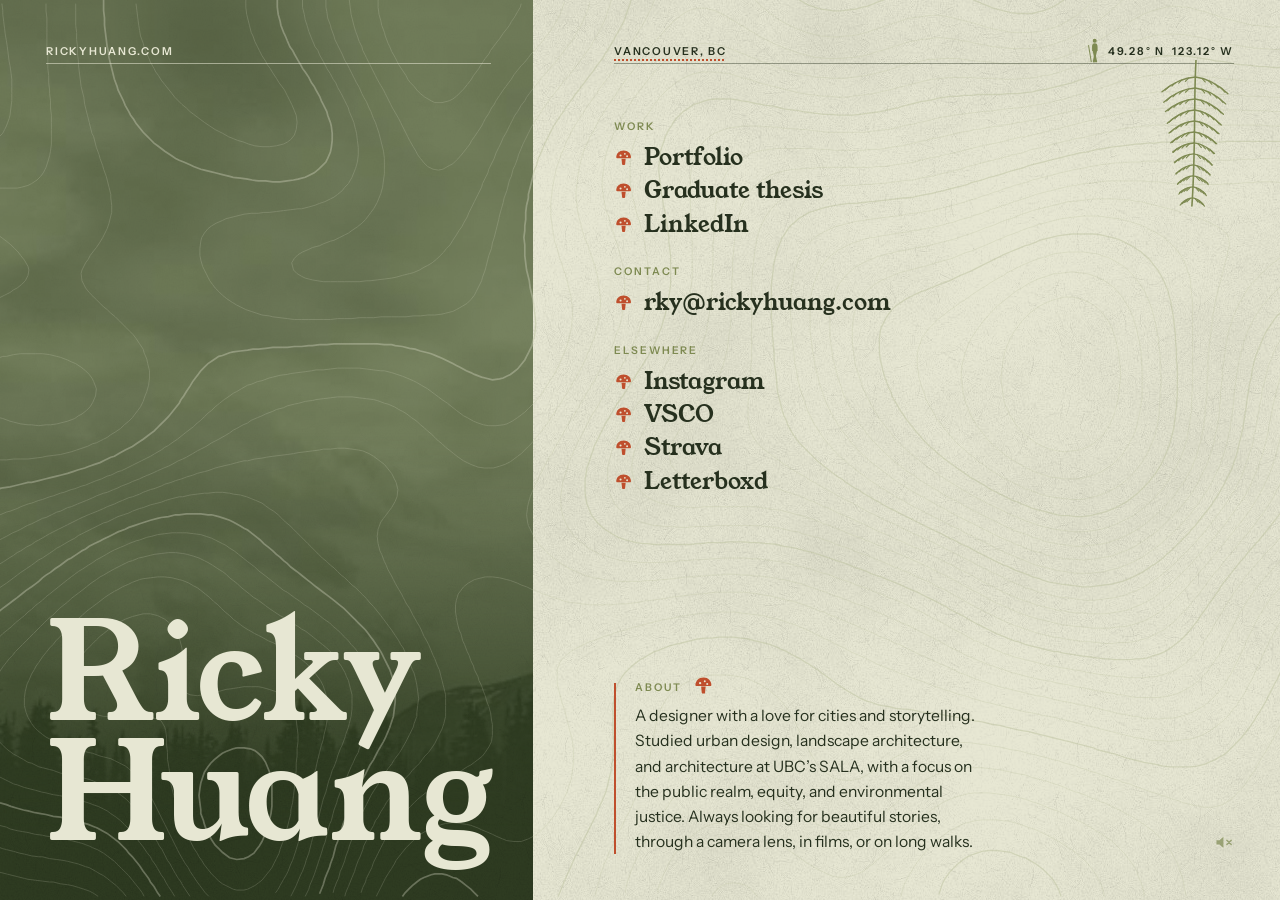
==== site/index.html @ 83d4d875 "Give every egg its own stamp Replace the trail egg's one-off stamp with a set of four sharing one la" ====
<!doctype html>
<html lang="en">

<head>
	<meta charset="utf-8">
	<meta name="viewport" content="width=device-width,initial-scale=1">
	<title>Ricky Huang</title>
	<meta name="description" content="Ricky Huang, designer focused on the public realm, cities, and equity.">
	<link rel="icon" href="favicon.svg" type="image/svg+xml">
	<link rel="apple-touch-icon" href="apple-touch-icon.png">
	<meta name="theme-color" content="#2E3B21">
	<link rel="preload" as="font" type="font/woff2" crossorigin href="assets/fonts/young-serif-400.woff2">
	<link rel="preload" as="font" type="font/woff2" crossorigin href="assets/fonts/instrument-sans-400.woff2">
	<link rel="canonical" href="https://rickyhuang.com/">
	<meta property="og:type" content="website">
	<meta property="og:site_name" content="Ricky Huang">
	<meta property="og:title" content="Ricky Huang">
	<meta property="og:description" content="Ricky Huang, designer focused on the public realm, cities, and equity.">
	<meta property="og:url" content="https://rickyhuang.com/">
	<meta property="og:image" content="https://rickyhuang.com/og-image.jpg">
	<meta property="og:image:width" content="1200">
	<meta property="og:image:height" content="630">
	<meta property="og:image:alt" content="Ricky Huang: a hiker on a dotted trail across a misty topographic map">
	<meta name="twitter:card" content="summary_large_image">
	<meta name="twitter:title" content="Ricky Huang">
	<meta name="twitter:description" content="Ricky Huang, designer focused on the public realm, cities, and equity.">
	<meta name="twitter:image" content="https://rickyhuang.com/og-image.jpg">
	<link rel="stylesheet" href="styles.css">
</head>

<body><svg width="0" height="0" style="position:absolute" aria-hidden="true">
		<!-- rough rubber-stamp edge for the egg stamps: wobbles the outline and drops out a few specks -->
		<filter id="estink" x="-5%" y="-5%" width="110%" height="110%">
			<feTurbulence type="fractalNoise" baseFrequency=".9" numOctaves="2" seed="4" result="n" />
			<feDisplacementMap in="SourceGraphic" in2="n" scale="3" result="d" />
			<feTurbulence type="fractalNoise" baseFrequency=".55" numOctaves="2" seed="9" result="n2" />
			<feColorMatrix in="n2" type="matrix" values="0 0 0 0 0  0 0 0 0 0  0 0 0 0 0  9 0 0 0 -5.5" result="sp" />
			<feComposite in="d" in2="sp" operator="out" />
		</filter>
		<symbol id="shroom" viewBox="0 0 24 24">
			<path d="M12 3C6.4 3 2.8 7.1 2.8 11.6c0 .7.5 1.2 1.2 1.2h16c.7 0 1.2-.5 1.2-1.2C21.2 7.1 17.6 3 12 3z"
				fill="currentColor" />
			<path d="M9.4 13.4h5.2l-.7 7c-.1.6-.5 1-1.1 1h-1.6c-.6 0-1-.4-1.1-1z" fill="currentColor" />
			<circle cx="8.2" cy="9.4" r="1.3" style="fill:var(--spot)" />
			<circle cx="13.6" cy="7.2" r="1.1" style="fill:var(--spot)" />
			<circle cx="16.4" cy="10.4" r="1.2" style="fill:var(--spot)" />
		</symbol>
	</svg>
	<main class="stage">
		<div class="bgl" aria-hidden="true">
			<div class="photo"></div>
		</div>
		<div class="bgr" aria-hidden="true"></div>
		<div class="cts" aria-hidden="true"><svg class="ct l" viewBox="0 0 1600 1000"
				preserveAspectRatio="xMidYMid slice" aria-hidden="true">
				<path class="mn"
					d="M509,0 L509,8 L510,16 L512,23 L513,28 L516,36 L517,40 L520,48 L522,52 L524,57 L528,64 L530,68 L532,72 L536,78 L540,84 L542,88 L545,92 L549,96 L552,100 L556,104 L561,108 L568,112 L572,114 L580,114 L588,112 L592,110 L596,107 L600,103 L604,99 L608,94 L612,89 L615,84 L618,80 L621,76 L624,71 L628,65 L632,60 L634,56 L637,52 L640,48 L644,43 L648,37 L652,32 L655,28 L657,24 L660,20 L664,13 L667,8 L668,4 M930,996 L927,992 L923,988 L918,984 L912,982 L904,981 L896,982 L891,984 L886,988 L882,992 L880,996 M1316,996 L1315,992 L1313,984 L1311,980 L1308,974 L1304,968 L1301,964 L1298,960 L1294,956 L1289,952 L1285,948 L1280,944 L1276,942 L1272,939 L1267,936 L1260,932 L1256,930 L1252,928 L1244,924 L1240,922 L1234,920 L1228,918 L1222,916 L1216,914 L1208,912 L1204,912 L1196,911 L1188,911 L1180,911 L1172,912 L1168,913 L1160,915 L1156,917 L1150,920 L1144,923 L1140,926 L1136,929 L1132,932 L1128,936 L1124,940 L1120,944 L1116,948 L1112,953 L1108,958 L1104,964 L1102,968 L1099,972 L1096,978 L1093,984 L1092,988 L1090,996 M477,0 L478,8 L479,16 L480,20 L482,28 L484,35 L486,40 L488,46 L491,52 L492,56 L496,64 L498,68 L500,72 L504,80 L506,84 L508,88 L512,95 L515,100 L517,104 L520,110 L523,116 L525,120 L528,125 L532,132 L534,136 L536,140 L540,148 L542,152 L544,156 L548,163 L551,168 L553,172 L556,176 L560,181 L564,185 L570,188 L576,189 L581,188 L588,184 L592,182 L596,178 L600,174 L604,169 L608,164 L611,160 L613,156 L616,152 L620,146 L624,140 L626,136 L628,132 L632,126 L635,120 L638,116 L640,112 L644,106 L648,100 L651,96 L654,92 L657,88 L660,83 L664,78 L668,73 L672,69 L676,64 L679,60 L683,56 L686,52 L690,48 L693,44 L696,40 L700,35 L704,29 L707,24 L709,20 L712,14 L714,8 L716,2 M0,168 L8,168 L16,168 L24,168 L28,168 L36,168 L44,167 L52,167 L60,165 L67,164 L72,162 L77,160 L84,156 L88,152 L92,148 L94,144 L96,140 L99,132 L100,128 L101,120 L102,112 L102,104 L102,96 L102,88 L101,80 L100,73 L99,68 L98,60 L97,52 L96,45 L95,40 L94,32 L93,24 L92,16 L92,12 L91,4 M1360,996 L1360,992 L1358,984 L1356,979 L1353,972 L1352,968 L1348,961 L1344,956 L1341,952 L1338,948 L1334,944 L1330,940 L1326,936 L1321,932 L1316,929 L1312,926 L1308,924 L1302,920 L1296,917 L1292,914 L1287,912 L1280,909 L1276,907 L1270,904 L1264,901 L1260,900 L1252,897 L1248,895 L1240,892 L1236,891 L1228,888 L1224,887 L1216,885 L1210,884 L1204,883 L1196,882 L1188,881 L1180,881 L1172,881 L1164,882 L1157,884 L1152,885 L1145,888 L1140,890 L1136,892 L1130,896 L1124,900 L1120,903 L1116,906 L1112,910 L1108,913 L1104,917 L1100,921 L1096,925 L1092,929 L1088,933 L1084,937 L1080,941 L1076,945 L1072,948 L1068,952 L1063,956 L1059,960 L1053,964 L1048,968 L1044,970 L1039,972 L1032,974 L1024,975 L1016,974 L1010,972 L1004,969 L1000,967 L994,964 L988,960 L984,958 L980,955 L976,952 L970,948 L964,944 L960,941 L956,938 L952,936 L946,932 L940,928 L936,926 L932,924 L924,920 L920,918 L913,916 L908,915 L900,914 L892,914 L884,915 L880,916 L872,919 L868,921 L864,924 L859,928 L854,932 L850,936 L846,940 L843,944 L839,948 L836,953 L832,959 L830,964 L828,968 L824,976 L823,980 L820,988 L820,992 M451,0 L451,8 L452,13 L453,20 L456,28 L457,32 L460,40 L461,44 L464,50 L467,56 L469,60 L472,67 L475,72 L477,76 L480,82 L483,88 L485,92 L488,97 L491,104 L493,108 L496,113 L499,120 L501,124 L504,132 L506,136 L508,142 L510,148 L512,156 L513,160 L515,168 L516,176 L516,181 L516,188 L516,193 L515,200 L514,208 L512,215 L510,220 L508,225 L504,232 L501,236 L498,240 L495,244 L491,248 L486,252 L480,256 L476,259 L472,261 L466,264 L460,267 L456,268 L448,271 L444,273 L436,275 L432,277 L425,280 L420,283 L416,287 L413,292 L415,300 L419,304 L424,307 L428,309 L436,311 L442,312 L448,313 L456,313 L464,313 L472,313 L480,313 L488,313 L496,312 L500,312 L508,311 L516,310 L524,309 L529,308 L536,306 L544,304 L548,303 L555,300 L560,297 L564,295 L569,292 L574,288 L578,284 L582,280 L585,276 L589,272 L592,267 L596,261 L599,256 L602,252 L604,248 L608,241 L610,236 L612,232 L616,224 L618,220 L620,216 L624,208 L625,204 L628,198 L631,192 L632,188 L636,180 L638,176 L640,170 L643,164 L645,160 L648,153 L651,148 L653,144 L656,138 L659,132 L661,128 L664,124 L668,117 L672,112 L674,108 L677,104 L680,100 L684,95 L688,90 L692,85 L696,81 L700,76 L703,72 L707,68 L710,64 L713,60 L716,56 L720,51 L724,46 L728,40 L730,36 L732,32 L736,25 L738,20 L740,16 L743,8 L744,3 M0,199 L8,200 L16,200 L20,200 L28,201 L36,202 L44,203 L52,204 L56,205 L64,206 L72,207 L80,208 L84,209 L92,209 L100,209 L108,209 L113,208 L120,206 L124,204 L130,200 L134,196 L137,192 L140,186 L142,180 L144,173 L145,168 L146,160 L146,152 L146,144 L146,136 L146,128 L145,120 L145,112 L144,104 L144,100 L143,92 L143,84 L142,76 L142,68 L142,60 L141,52 L141,44 L141,36 L141,28 L141,20 L140,12 L140,4 M0,447 L4,441 L7,436 L9,432 L8,427 L4,421 L0,417 M1596,765 L1590,768 L1584,772 L1580,774 L1576,777 L1572,781 L1568,785 L1564,789 L1560,793 L1556,798 L1552,804 L1549,808 L1546,812 L1544,816 L1540,823 L1538,828 L1536,832 L1532,840 L1531,844 L1528,852 L1527,856 L1525,864 L1524,869 L1523,876 L1523,884 L1523,892 L1524,897 L1525,904 L1528,912 L1530,916 L1532,921 L1536,928 L1538,932 L1541,936 L1544,940 L1548,945 L1552,950 L1556,955 L1560,959 L1564,963 L1568,967 L1572,971 L1576,975 L1580,978 L1584,982 L1588,987 L1592,992 M1407,996 L1405,988 L1404,981 L1403,976 L1400,968 L1399,964 L1396,957 L1393,952 L1391,948 L1388,943 L1384,938 L1380,933 L1376,929 L1372,925 L1368,922 L1364,919 L1360,916 L1354,912 L1348,908 L1344,906 L1340,904 L1333,900 L1328,898 L1324,896 L1316,892 L1312,891 L1306,888 L1300,886 L1296,884 L1288,881 L1284,880 L1276,877 L1272,875 L1264,872 L1260,871 L1252,868 L1248,867 L1240,865 L1236,864 L1228,861 L1222,860 L1216,859 L1208,857 L1203,856 L1196,855 L1188,854 L1180,853 L1172,853 L1164,853 L1156,854 L1148,855 L1143,856 L1136,858 L1131,860 L1124,863 L1120,865 L1115,868 L1109,872 L1104,876 L1100,879 L1096,882 L1092,886 L1088,889 L1084,893 L1080,896 L1075,900 L1071,904 L1065,908 L1060,912 L1056,914 L1052,916 L1044,920 L1040,921 L1032,923 L1024,923 L1016,922 L1008,920 L1004,919 L997,916 L992,913 L988,911 L983,908 L977,904 L972,900 L968,897 L964,893 L960,890 L956,886 L952,883 L948,879 L944,875 L940,871 L936,868 L932,864 L927,860 L922,856 L916,852 L912,849 L908,847 L900,845 L896,844 L888,844 L884,845 L876,848 L872,850 L868,853 L864,856 L860,860 L856,864 L852,868 L848,873 L844,878 L840,883 L836,888 L833,892 L831,896 L828,900 L824,905 L820,911 L817,916 L814,920 L812,924 L808,930 L805,936 L803,940 L800,945 L797,952 L795,956 L792,963 L790,968 L788,974 L786,980 L784,988 L784,992 M96,396 L92,396 L84,399 L80,400 L72,403 L68,405 L61,408 L56,411 L52,414 L48,417 L44,420 L40,426 L40,431 L43,436 L47,440 L52,444 L56,447 L60,450 L64,452 L71,456 L76,459 L80,461 L88,464 L92,465 L100,468 L104,469 L112,471 L120,472 L124,472 L132,473 L140,472 L145,472 L152,471 L160,469 L164,468 L172,465 L176,462 L180,460 L185,456 L189,452 L192,447 L195,440 L196,432 L193,424 L191,420 L188,416 L184,412 L179,408 L173,404 L168,402 L164,400 L156,397 L152,396 L144,394 L136,393 L128,393 L120,393 L112,393 L104,394 L96,396 M425,0 L425,8 L427,16 L428,22 L430,28 L432,35 L434,40 L436,45 L439,52 L442,56 L444,61 L448,68 L450,72 L452,76 L456,82 L459,88 L462,92 L464,97 L468,104 L470,108 L472,112 L476,120 L477,124 L480,131 L482,136 L484,144 L485,148 L486,156 L487,164 L487,172 L486,180 L484,187 L482,192 L480,197 L476,204 L472,208 L469,212 L464,216 L460,219 L456,221 L450,224 L444,226 L439,228 L432,230 L424,232 L420,232 L412,233 L404,234 L396,235 L388,236 L382,236 L376,237 L368,237 L360,238 L352,240 L348,241 L340,243 L336,245 L329,248 L324,251 L320,254 L316,259 L313,264 L312,268 L311,276 L311,284 L312,289 L314,296 L316,300 L320,308 L322,312 L325,316 L328,320 L332,324 L336,328 L341,332 L347,336 L352,339 L356,341 L362,344 L368,346 L374,348 L380,350 L388,351 L392,352 L400,353 L408,354 L416,355 L424,355 L432,355 L440,355 L448,355 L456,355 L464,354 L472,354 L480,354 L488,353 L496,353 L504,353 L512,352 L520,352 L524,352 L532,352 L540,352 L548,351 L556,351 L564,350 L572,350 L580,349 L584,348 L592,346 L596,344 L603,340 L608,337 L612,333 L616,328 L618,324 L620,320 L624,312 L625,308 L628,300 L629,296 L631,288 L632,284 L635,276 L636,270 L638,264 L640,256 L641,252 L643,244 L644,239 L646,232 L648,225 L649,220 L652,212 L653,208 L655,200 L657,196 L659,188 L661,184 L664,176 L665,172 L668,165 L670,160 L672,156 L676,148 L678,144 L680,140 L684,134 L688,128 L690,124 L693,120 L696,116 L700,110 L704,105 L708,100 L711,96 L714,92 L717,88 L721,84 L724,80 L728,75 L732,70 L736,64 L739,60 L742,56 L745,52 L748,46 L752,40 L754,36 L756,32 L760,24 L762,20 L764,13 L766,8 L768,0 M0,230 L8,230 L16,231 L21,232 L28,233 L36,235 L40,237 L48,239 L52,241 L59,244 L64,247 L68,249 L74,252 L80,256 L84,259 L88,262 L92,265 L96,268 L101,272 L105,276 L109,280 L112,284 L116,289 L120,296 L121,300 L120,306 L117,312 L113,316 L108,320 L104,322 L100,325 L94,328 L88,331 L84,333 L76,336 L72,337 L65,340 L60,341 L52,344 L48,345 L40,346 L32,348 L28,348 L20,349 L12,349 L4,349 M0,533 L4,530 L8,527 L12,524 L20,520 L24,518 L31,516 L36,515 L44,513 L51,512 L56,512 L64,511 L72,511 L80,511 L88,511 L96,511 L104,510 L112,510 L120,510 L128,509 L136,508 L140,507 L148,506 L156,505 L160,504 L168,502 L174,500 L180,498 L186,496 L192,493 L196,492 L204,488 L208,486 L212,483 L217,480 L223,476 L227,472 L232,468 L236,464 L239,460 L242,456 L245,452 L248,446 L250,440 L252,435 L254,428 L255,420 L255,412 L253,404 L252,399 L249,392 L248,388 L244,382 L240,376 L237,372 L233,368 L229,364 L225,360 L221,356 L217,352 L212,348 L208,344 L204,341 L200,337 L196,333 L192,329 L188,325 L184,320 L182,316 L180,312 L179,304 L180,300 L184,292 L187,288 L189,284 L192,280 L196,275 L200,269 L203,264 L205,260 L208,254 L210,248 L212,240 L213,236 L213,228 L212,220 L212,216 L210,208 L208,200 L207,196 L204,188 L203,184 L200,176 L199,172 L196,164 L195,160 L193,152 L191,148 L189,140 L188,136 L186,128 L184,120 L183,116 L182,108 L180,100 L179,96 L178,88 L177,80 L176,72 L176,68 L175,60 L175,52 L174,44 L174,36 L173,28 L173,20 L173,12 L173,4 M1596,705 L1591,708 L1585,712 L1580,715 L1576,718 L1572,722 L1568,725 L1564,729 L1560,733 L1556,737 L1552,742 L1548,747 L1545,752 L1542,756 L1539,760 L1536,765 L1532,771 L1529,776 L1527,780 L1524,785 L1520,791 L1517,796 L1515,800 L1512,805 L1508,812 L1506,816 L1504,820 L1500,827 L1497,832 L1495,836 L1492,840 L1488,847 L1485,852 L1483,856 L1480,860 L1476,866 L1472,872 L1469,876 L1465,880 L1461,884 L1457,888 L1452,891 L1448,894 L1440,896 L1436,897 L1428,897 L1422,896 L1416,895 L1408,893 L1404,892 L1396,889 L1392,888 L1384,885 L1380,884 L1372,881 L1368,880 L1360,877 L1356,876 L1348,873 L1344,871 L1336,869 L1332,867 L1324,865 L1320,863 L1312,861 L1308,859 L1300,857 L1296,855 L1288,853 L1284,851 L1276,849 L1272,848 L1264,845 L1259,844 L1252,842 L1244,840 L1240,839 L1232,837 L1228,836 L1220,834 L1212,833 L1208,832 L1200,830 L1192,829 L1187,828 L1180,827 L1172,826 L1164,825 L1156,825 L1148,825 L1140,825 L1132,825 L1124,826 L1116,828 L1112,829 L1104,831 L1100,833 L1093,836 L1088,839 L1084,841 L1079,844 L1073,848 L1068,851 L1064,854 L1060,856 L1054,860 L1048,863 L1044,865 L1036,867 L1028,867 L1020,866 L1015,864 L1008,860 L1004,857 L1000,852 L996,848 L994,844 L991,840 L988,834 L985,828 L983,824 L980,818 L977,812 L975,808 L972,801 L969,796 L967,792 L964,788 L960,783 L956,778 L952,774 L948,771 L944,767 L939,764 L933,760 L928,758 L924,756 L916,753 L911,752 L904,751 L896,750 L888,750 L880,750 L872,751 L868,752 L860,755 L856,756 L848,760 L844,763 L840,766 L836,769 L832,773 L828,779 L825,784 L823,788 L820,796 L819,800 L817,808 L816,813 L815,820 L813,828 L812,834 L811,840 L809,848 L808,852 L805,860 L804,864 L801,872 L800,876 L796,884 L794,888 L792,893 L789,900 L787,904 L784,909 L781,916 L779,920 L776,925 L773,932 L771,936 L768,942 L765,948 L764,952 L760,960 L759,964 L756,972 L755,976 L753,984 L752,988 L750,996 M362,0 L362,8 L363,16 L364,20 L366,28 L368,36 L370,40 L372,46 L375,52 L377,56 L380,62 L384,68 L386,72 L389,76 L392,81 L396,87 L399,92 L402,96 L405,100 L408,106 L411,112 L413,116 L416,123 L418,128 L419,136 L418,144 L416,150 L412,155 L408,158 L404,160 L396,162 L388,163 L380,163 L372,162 L365,160 L360,158 L353,156 L348,154 L343,152 L336,148 L332,146 L328,144 L322,140 L316,136 L312,133 L308,130 L304,127 L300,124 L296,120 L291,116 L287,112 L283,108 L280,104 L276,99 L272,94 L268,89 L265,84 L262,80 L260,76 L256,69 L254,64 L252,60 L249,52 L248,48 L245,40 L244,34 L243,28 L242,20 L241,12 L240,4 M928,0 L932,4 L936,8 L940,11 L944,15 L948,17 L952,20 L958,24 L964,27 L968,29 L974,32 L980,34 L985,36 L992,38 L1000,40 L1004,40 L1012,41 L1020,41 L1028,40 L1032,40 L1040,39 L1048,37 L1052,36 L1060,33 L1064,32 L1072,29 L1076,28 L1084,25 L1088,24 L1096,21 L1102,20 L1108,19 L1116,18 L1124,17 L1132,17 L1140,18 L1148,20 L1152,21 L1160,23 L1164,24 L1172,26 L1178,28 L1184,30 L1192,32 L1196,33 L1204,34 L1212,36 L1216,36 L1224,36 L1232,36 L1236,36 L1244,35 L1252,33 L1256,32 L1264,29 L1268,27 L1274,24 L1280,20 L1284,18 L1288,15 L1292,11 L1296,8 L1300,4 L1304,0 M1596,621 L1592,624 L1586,628 L1580,632 L1576,634 L1572,637 L1567,640 L1561,644 L1556,647 L1552,650 L1548,653 L1544,656 L1539,660 L1535,664 L1530,668 L1526,672 L1523,676 L1519,680 L1516,684 L1512,690 L1508,696 L1506,700 L1504,704 L1500,711 L1498,716 L1496,720 L1492,728 L1490,732 L1488,737 L1485,744 L1483,748 L1480,755 L1477,760 L1475,764 L1472,770 L1468,776 L1465,780 L1463,784 L1459,788 L1456,792 L1452,797 L1448,801 L1444,804 L1439,808 L1433,812 L1428,815 L1424,817 L1416,820 L1412,821 L1404,822 L1396,823 L1388,824 L1380,823 L1372,823 L1364,822 L1356,820 L1352,820 L1344,818 L1336,816 L1332,815 L1324,813 L1320,812 L1312,810 L1305,808 L1300,807 L1292,805 L1288,804 L1280,802 L1272,800 L1268,799 L1260,797 L1254,796 L1248,795 L1240,793 L1235,792 L1228,791 L1220,789 L1216,788 L1208,786 L1200,784 L1196,783 L1188,781 L1183,780 L1176,778 L1169,776 L1164,774 L1156,772 L1152,771 L1144,768 L1140,767 L1132,764 L1128,763 L1121,760 L1116,758 L1110,756 L1104,754 L1099,752 L1092,749 L1088,748 L1080,744 L1076,743 L1069,740 L1064,738 L1060,736 L1052,732 L1048,730 L1043,728 L1036,725 L1032,723 L1027,720 L1020,717 L1016,715 L1011,712 L1004,709 L1000,707 L994,704 L988,701 L984,699 L976,696 L972,694 L965,692 L960,690 L953,688 L948,687 L940,685 L936,684 L928,683 L920,682 L912,681 L904,680 L896,680 L888,680 L880,681 L872,681 L864,682 L856,683 L852,684 L844,685 L836,687 L830,688 L824,689 L816,691 L812,692 L804,694 L797,696 L792,697 L784,700 L780,701 L772,703 L768,705 L760,707 L756,709 L748,712 L744,713 L738,716 L732,719 L728,721 L723,724 L718,728 L714,732 L711,736 L708,744 L708,748 L708,756 L708,760 L710,768 L712,775 L713,780 L716,788 L717,792 L719,800 L720,804 L722,812 L724,819 L725,824 L726,832 L726,840 L726,848 L725,856 L724,863 L723,868 L720,876 L719,880 L716,886 L713,892 L711,896 L708,901 L704,907 L700,912 L697,916 L693,920 L689,924 L684,928 L680,930 L676,932 L668,935 L660,935 L652,934 L647,932 L640,929 L636,927 L629,924 L624,922 L620,920 L612,917 L607,916 L600,915 L592,914 L584,915 L580,916 L572,919 L568,920 L561,924 L556,927 L552,930 L548,934 L544,938 L540,942 L536,947 L532,952 L529,956 L527,960 L524,965 L520,971 L517,976 L515,980 L512,986 L509,992 L507,996 M0,626 L4,623 L9,620 L14,616 L20,612 L24,609 L28,606 L32,603 L37,600 L43,596 L48,593 L52,591 L56,588 L64,584 L68,582 L72,580 L80,576 L84,574 L89,572 L96,569 L100,568 L108,565 L112,563 L120,560 L124,559 L132,556 L136,555 L144,552 L148,551 L156,548 L160,547 L168,544 L172,543 L180,540 L184,539 L191,536 L196,534 L202,532 L208,529 L212,528 L220,524 L224,523 L230,520 L236,517 L240,515 L246,512 L252,509 L256,507 L261,504 L268,500 L272,497 L276,495 L280,492 L286,488 L291,484 L296,480 L300,477 L304,474 L308,470 L312,467 L316,463 L320,459 L324,456 L328,452 L333,448 L338,444 L344,440 L348,437 L352,435 L357,432 L364,428 L368,427 L375,424 L380,423 L388,420 L392,419 L400,417 L408,416 L412,415 L420,414 L428,413 L435,412 L440,411 L448,411 L456,410 L464,409 L472,409 L480,409 L488,409 L496,410 L504,411 L512,412 L516,412 L524,414 L530,416 L536,418 L541,420 L548,423 L552,425 L557,428 L564,432 L568,435 L572,438 L576,441 L580,444 L586,448 L591,452 L596,456 L600,459 L604,462 L608,464 L615,468 L620,470 L626,472 L632,473 L640,473 L648,472 L652,471 L658,468 L664,464 L668,461 L672,458 L676,454 L680,450 L684,446 L688,441 L692,436 L694,432 L697,428 L700,423 L704,417 L707,412 L709,408 L712,401 L714,396 L716,392 L719,384 L720,380 L722,372 L724,364 L724,360 L725,352 L725,344 L724,336 L724,332 L722,324 L720,316 L719,312 L717,304 L715,300 L713,292 L711,288 L709,280 L708,276 L705,268 L704,261 L703,256 L702,248 L701,240 L701,232 L701,224 L702,216 L703,208 L704,202 L705,196 L707,188 L708,184 L711,176 L712,172 L716,164 L717,160 L720,154 L723,148 L725,144 L728,139 L732,133 L735,128 L738,124 L740,120 L744,115 L748,109 L752,104 L754,100 L757,96 L760,92 L764,87 L768,81 L772,76 L774,72 L777,68 L780,64 L784,58 L788,52 L790,48 L793,44 L796,39 L800,32 L803,28 L805,24 L808,18 L811,12 L813,8 L816,0 M76,996 L68,992 L64,990 L60,988 L53,984 L48,981 L44,978 L40,976 L34,972 L28,969 L24,966 L20,964 L14,960 L8,956 L4,954 L0,952 M1596,577 L1592,582 L1588,586 L1584,590 L1580,594 L1576,598 L1572,602 L1568,605 L1564,608 L1559,612 L1554,616 L1549,620 L1544,624 L1540,627 L1536,630 L1532,634 L1528,637 L1524,641 L1520,644 L1516,648 L1512,652 L1508,657 L1504,661 L1500,666 L1496,672 L1493,676 L1491,680 L1488,684 L1484,692 L1482,696 L1480,700 L1476,708 L1474,712 L1472,717 L1469,724 L1467,728 L1464,734 L1461,740 L1459,744 L1456,750 L1452,756 L1450,760 L1447,764 L1444,768 L1440,772 L1436,776 L1432,780 L1427,784 L1420,788 L1416,790 L1412,792 L1404,795 L1400,796 L1392,798 L1384,798 L1376,799 L1368,798 L1360,798 L1352,796 L1348,796 L1340,794 L1332,793 L1328,792 L1320,790 L1312,788 L1308,787 L1300,785 L1294,784 L1288,783 L1280,781 L1275,780 L1268,779 L1260,777 L1256,776 L1248,774 L1240,773 L1236,772 L1228,770 L1220,768 L1216,767 L1208,765 L1203,764 L1196,762 L1189,760 L1184,758 L1177,756 L1172,754 L1167,752 L1160,749 L1156,748 L1148,744 L1144,742 L1139,740 L1132,737 L1128,735 L1121,732 L1116,729 L1112,728 L1104,724 L1100,722 L1096,720 L1088,716 L1084,715 L1078,712 L1072,709 L1068,708 L1060,704 L1056,702 L1051,700 L1044,697 L1040,695 L1032,692 L1028,690 L1023,688 L1016,685 L1012,684 L1004,680 L1000,679 L993,676 L988,674 L982,672 L976,670 L969,668 L964,667 L956,665 L952,664 L944,662 L936,661 L932,660 L924,659 L916,658 L908,658 L900,658 L892,658 L884,658 L876,659 L868,660 L863,660 L856,661 L848,662 L840,663 L832,664 L828,665 L820,666 L812,667 L804,668 L800,669 L792,670 L784,671 L776,671 L768,672 L764,672 L756,672 L748,672 L744,672 L736,671 L728,670 L720,669 L716,668 L708,665 L704,664 L696,661 L692,660 L684,656 L680,655 L674,652 L668,650 L664,648 L656,645 L652,644 L644,642 L636,641 L628,641 L620,643 L616,644 L609,648 L604,652 L601,656 L598,660 L596,667 L595,672 L595,680 L596,686 L597,692 L599,700 L601,704 L603,712 L605,716 L608,724 L610,728 L612,734 L615,740 L616,744 L620,752 L621,756 L624,762 L626,768 L628,773 L630,780 L632,785 L634,792 L635,800 L636,805 L636,812 L636,817 L635,824 L632,830 L628,836 L625,840 L620,844 L616,847 L612,850 L608,852 L602,856 L596,860 L592,862 L588,864 L582,868 L576,871 L572,874 L568,877 L563,880 L558,884 L553,888 L549,892 L545,896 L541,900 L537,904 L534,908 L531,912 L528,916 L524,921 L520,927 L517,932 L515,936 L512,942 L509,948 L507,952 L504,958 L502,964 L500,968 L496,976 L495,980 L492,986 L490,992 M0,659 L4,656 L9,652 L14,648 L20,644 L24,641 L28,639 L32,636 L38,632 L44,628 L48,625 L52,623 L56,620 L62,616 L68,612 L72,610 L76,607 L82,604 L88,600 L92,598 L96,596 L103,592 L108,590 L112,588 L119,584 L124,582 L128,580 L136,576 L140,575 L146,572 L152,569 L156,568 L164,564 L168,563 L175,560 L180,558 L185,556 L192,553 L196,551 L204,548 L208,547 L215,544 L220,542 L224,540 L232,537 L236,535 L244,532 L248,530 L253,528 L260,525 L264,523 L271,520 L276,518 L280,516 L287,512 L292,510 L296,508 L303,504 L308,501 L312,499 L318,496 L324,492 L328,490 L332,488 L339,484 L344,481 L348,478 L352,476 L359,472 L364,470 L368,467 L375,464 L380,462 L384,460 L392,457 L396,455 L404,453 L408,451 L416,449 L421,448 L428,446 L436,445 L440,444 L448,443 L456,442 L464,441 L472,441 L480,441 L488,442 L496,443 L504,444 L508,445 L516,448 L520,449 L527,452 L532,455 L536,457 L541,460 L546,464 L552,468 L556,472 L560,475 L564,479 L568,482 L572,486 L576,490 L580,493 L584,497 L588,500 L593,504 L598,508 L604,512 L608,514 L612,516 L620,519 L627,520 L632,520 L637,520 L644,518 L650,516 L656,513 L660,510 L664,507 L668,504 L672,500 L676,496 L680,492 L684,487 L688,482 L692,477 L696,472 L699,468 L701,464 L704,460 L708,454 L712,448 L714,444 L717,440 L720,435 L724,428 L726,424 L729,420 L732,414 L735,408 L737,404 L740,398 L742,392 L744,388 L747,380 L749,376 L751,368 L752,364 L754,356 L755,348 L756,340 L756,332 L755,324 L754,316 L753,308 L752,304 L750,296 L748,290 L746,284 L744,279 L742,272 L740,268 L737,260 L736,256 L734,248 L732,241 L731,236 L730,228 L729,220 L729,212 L730,204 L731,196 L732,189 L733,184 L735,176 L736,172 L739,164 L741,160 L744,153 L747,148 L749,144 L752,138 L755,132 L758,128 L760,124 L764,118 L768,112 L771,108 L774,104 L776,100 L780,95 L784,89 L788,84 L791,80 L794,76 L797,72 L800,68 L804,62 L808,57 L812,52 L815,48 L819,44 L822,40 L826,36 L829,32 L833,28 L837,24 L842,20 L847,16 L852,13 L856,11 L864,9 L872,9 L880,11 L884,12 L892,16 L896,18 L900,21 L906,24 L912,28 L916,30 L920,33 L926,36 L932,40 L936,42 L940,44 L948,48 L952,50 L957,52 L964,55 L968,56 L976,59 L980,60 L988,62 L996,64 L1000,64 L1008,65 L1016,65 L1024,65 L1032,64 L1036,64 L1044,63 L1052,61 L1056,60 L1064,57 L1069,56 L1076,54 L1081,52 L1088,50 L1094,48 L1100,46 L1108,45 L1112,44 L1120,43 L1128,42 L1136,42 L1144,43 L1152,44 L1156,45 L1164,46 L1172,48 L1176,49 L1184,50 L1192,52 L1196,52 L1204,53 L1212,54 L1220,54 L1228,54 L1236,54 L1244,53 L1248,52 L1256,50 L1263,48 L1268,46 L1274,44 L1280,41 L1284,39 L1290,36 L1296,32 L1300,30 L1304,27 L1308,24 L1313,20 L1318,16 L1323,12 L1327,8 L1332,4 L1336,0 M198,996 L192,992 L188,990 L182,988 L176,986 L169,984 L164,983 L156,982 L148,980 L144,980 L136,979 L128,978 L120,977 L116,976 L108,974 L100,972 L96,971 L88,969 L84,967 L76,964 L72,962 L67,960 L60,957 L56,955 L51,952 L44,949 L40,946 L35,944 L28,940 L24,938 L20,935 L14,932 L8,928 L4,926 L0,924 M1596,464 L1593,472 L1592,477 L1590,484 L1589,492 L1588,496 L1586,504 L1585,512 L1584,516 L1582,524 L1580,532 L1579,536 L1576,544 L1575,548 L1572,554 L1569,560 L1567,564 L1564,568 L1560,574 L1556,579 L1552,584 L1548,588 L1545,592 L1541,596 L1537,600 L1532,604 L1528,608 L1524,612 L1520,616 L1516,619 L1512,623 L1508,627 L1504,631 L1500,636 L1496,640 L1493,644 L1489,648 L1486,652 L1483,656 L1480,660 L1476,666 L1472,672 L1470,676 L1467,680 L1464,686 L1461,692 L1459,696 L1456,702 L1453,708 L1451,712 L1448,718 L1445,724 L1443,728 L1440,732 L1436,738 L1432,744 L1429,748 L1425,752 L1421,756 L1416,760 L1412,763 L1408,765 L1403,768 L1396,771 L1392,772 L1384,774 L1376,775 L1368,775 L1360,775 L1352,775 L1344,774 L1336,772 L1332,772 L1324,770 L1316,769 L1311,768 L1304,767 L1296,765 L1291,764 L1284,763 L1276,761 L1270,760 L1264,759 L1256,757 L1250,756 L1244,755 L1236,753 L1231,752 L1224,750 L1216,748 L1212,747 L1204,744 L1200,743 L1192,740 L1188,739 L1181,736 L1176,734 L1172,732 L1164,729 L1160,727 L1155,724 L1148,721 L1144,719 L1139,716 L1132,712 L1128,710 L1124,708 L1116,704 L1112,702 L1108,700 L1100,696 L1096,694 L1091,692 L1084,689 L1080,687 L1073,684 L1068,682 L1063,680 L1056,677 L1052,675 L1044,672 L1040,671 L1033,668 L1028,666 L1023,664 L1016,662 L1012,660 L1004,657 L1000,656 L992,653 L988,652 L980,649 L975,648 L968,646 L960,644 L956,644 L948,642 L940,641 L933,640 L928,640 L920,639 L912,639 L904,638 L896,638 L888,639 L880,639 L872,640 L868,640 L860,641 L852,641 L844,642 L836,643 L828,644 L824,644 L816,645 L808,645 L800,646 L792,646 L784,646 L776,646 L768,645 L760,644 L756,643 L748,642 L742,640 L736,638 L731,636 L724,633 L720,631 L715,628 L709,624 L704,620 L700,617 L696,613 L692,609 L688,605 L684,600 L682,596 L680,592 L676,584 L675,580 L674,572 L675,564 L676,559 L678,552 L680,547 L683,540 L685,536 L688,529 L691,524 L693,520 L696,514 L699,508 L702,504 L704,500 L708,493 L711,488 L713,484 L716,479 L720,472 L722,468 L725,464 L728,459 L732,452 L734,448 L737,444 L740,438 L744,432 L746,428 L749,424 L752,418 L755,412 L757,408 L760,403 L764,396 L766,392 L768,387 L771,380 L772,376 L775,368 L777,364 L779,356 L780,351 L781,344 L782,336 L783,328 L783,320 L783,312 L782,304 L781,296 L780,291 L778,284 L776,276 L775,272 L772,264 L771,260 L768,252 L767,248 L765,240 L763,236 L761,228 L760,222 L759,216 L758,208 L758,200 L759,192 L760,184 L760,180 L762,172 L764,166 L766,160 L768,155 L771,148 L773,144 L776,138 L779,132 L781,128 L784,124 L788,117 L791,112 L794,108 L797,104 L800,100 L804,95 L808,90 L812,85 L816,80 L820,76 L824,72 L828,68 L832,65 L836,62 L840,59 L845,56 L852,52 L856,51 L864,49 L872,48 L880,49 L888,50 L894,52 L900,54 L905,56 L912,59 L916,60 L924,64 L928,65 L934,68 L940,70 L945,72 L952,75 L956,76 L964,79 L969,80 L976,82 L984,84 L988,84 L996,86 L1004,86 L1012,87 L1020,87 L1028,87 L1036,86 L1044,85 L1050,84 L1056,83 L1064,81 L1068,80 L1076,78 L1081,76 L1088,74 L1095,72 L1100,71 L1108,69 L1112,68 L1120,66 L1128,66 L1136,65 L1144,65 L1152,65 L1160,66 L1168,67 L1176,68 L1180,68 L1188,69 L1196,70 L1204,71 L1212,71 L1220,71 L1228,71 L1236,70 L1244,69 L1251,68 L1256,67 L1264,65 L1268,64 L1276,61 L1280,59 L1288,56 L1292,54 L1296,52 L1304,48 L1308,46 L1312,43 L1318,40 L1324,36 L1328,34 L1332,31 L1338,28 L1344,24 L1348,22 L1352,20 L1359,16 L1364,14 L1369,12 L1376,10 L1384,8 L1388,7 L1396,7 L1404,8 L1408,8 L1416,10 L1423,12 L1428,13 L1436,16 L1440,17 L1448,20 L1452,21 L1460,23 L1464,24 L1472,26 L1480,28 L1484,28 L1492,29 L1500,30 L1508,30 L1516,30 L1524,30 L1532,29 L1540,29 L1548,29 L1556,28 L1564,28 L1572,29 L1580,30 L1588,31 L1592,32 M0,688 L4,685 L8,682 L12,679 L16,676 L21,672 L27,668 L32,665 L36,662 L40,659 L45,656 L51,652 L56,649 L60,646 L64,643 L69,640 L75,636 L80,633 L84,630 L88,627 L93,624 L99,620 L104,617 L108,614 L112,612 L118,608 L124,605 L128,602 L132,600 L139,596 L144,593 L148,591 L154,588 L160,585 L164,583 L170,580 L176,577 L180,575 L187,572 L192,570 L197,568 L204,565 L208,563 L216,560 L220,558 L225,556 L232,553 L236,552 L244,549 L248,547 L256,544 L260,543 L268,540 L272,538 L279,536 L284,534 L291,532 L296,530 L303,528 L308,526 L316,524 L320,523 L328,520 L332,519 L340,517 L345,516 L352,514 L360,512 L364,512 L372,510 L380,509 L385,508 L392,507 L400,506 L408,505 L415,504 L420,503 L428,502 L436,501 L444,500 L448,499 L456,499 L464,498 L472,498 L480,499 L487,500 L492,501 L499,504 L504,507 L508,510 L512,513 L516,516 L520,521 L524,526 L527,532 L529,536 L531,544 L530,552 L528,557 L524,564 L521,568 L518,572 L515,576 L512,580 L509,588 L508,596 L509,604 L511,612 L513,616 L516,624 L518,628 L520,633 L524,640 L526,644 L528,648 L532,655 L535,660 L537,664 L540,670 L544,676 L546,680 L548,684 L552,691 L555,696 L557,700 L560,707 L563,712 L565,716 L568,723 L570,728 L572,732 L575,740 L577,744 L579,752 L580,756 L582,764 L584,772 L584,776 L584,784 L584,792 L584,796 L582,804 L580,810 L577,816 L575,820 L572,826 L568,832 L565,836 L561,840 L558,844 L555,848 L551,852 L547,856 L544,860 L540,864 L536,869 L532,874 L528,879 L524,884 L521,888 L518,892 L516,896 L512,902 L509,908 L506,912 L504,917 L500,924 L499,928 L496,934 L493,940 L492,944 L489,952 L487,956 L484,964 L483,968 L480,975 L478,980 L476,985 L473,992 L472,996 M229,996 L226,992 L222,988 L218,984 L213,980 L208,976 L204,973 L200,971 L195,968 L188,964 L184,963 L176,960 L172,959 L164,957 L159,956 L152,955 L144,954 L136,952 L132,952 L124,951 L116,949 L111,948 L104,946 L96,944 L92,943 L84,940 L80,939 L73,936 L68,934 L63,932 L56,929 L52,927 L47,924 L40,921 L36,918 L32,916 L25,912 L20,909 L16,907 L12,904 L6,900 L0,896 M1596,414 L1592,419 L1588,424 L1586,428 L1583,432 L1580,438 L1577,444 L1576,448 L1573,456 L1571,460 L1569,468 L1568,472 L1566,480 L1564,488 L1563,492 L1562,500 L1560,508 L1559,512 L1557,520 L1556,524 L1554,532 L1552,536 L1549,544 L1547,548 L1544,554 L1541,560 L1538,564 L1536,568 L1532,573 L1528,579 L1524,583 L1520,588 L1517,592 L1513,596 L1509,600 L1506,604 L1502,608 L1498,612 L1494,616 L1491,620 L1487,624 L1484,628 L1480,632 L1476,637 L1472,642 L1468,648 L1465,652 L1462,656 L1459,660 L1456,665 L1452,671 L1449,676 L1447,680 L1444,684 L1440,691 L1437,696 L1435,700 L1432,705 L1428,711 L1425,716 L1422,720 L1419,724 L1415,728 L1411,732 L1407,736 L1402,740 L1396,744 L1392,746 L1386,748 L1380,750 L1372,752 L1368,752 L1360,753 L1352,753 L1344,753 L1336,752 L1332,752 L1324,751 L1316,750 L1308,749 L1303,748 L1296,747 L1288,745 L1280,744 L1276,743 L1268,742 L1260,740 L1256,740 L1248,738 L1240,736 L1236,735 L1228,733 L1224,732 L1216,730 L1211,728 L1204,726 L1200,724 L1192,721 L1188,719 L1181,716 L1176,713 L1172,712 L1165,708 L1160,705 L1156,703 L1150,700 L1144,697 L1140,694 L1136,692 L1128,688 L1124,686 L1120,684 L1113,680 L1108,678 L1104,676 L1096,672 L1092,670 L1087,668 L1080,665 L1076,664 L1068,660 L1064,659 L1057,656 L1052,654 L1047,652 L1040,650 L1036,648 L1028,645 L1024,644 L1016,641 L1012,639 L1004,637 L1000,636 L992,633 L988,632 L980,630 L973,628 L968,627 L960,625 L954,624 L948,623 L940,622 L932,621 L924,621 L916,620 L908,620 L900,620 L892,620 L884,621 L876,621 L868,622 L860,622 L852,623 L844,623 L836,624 L832,624 L824,625 L816,625 L808,625 L800,625 L792,624 L788,624 L780,623 L772,621 L768,620 L760,617 L756,616 L748,612 L744,610 L740,607 L736,604 L731,600 L727,596 L724,592 L720,586 L717,580 L715,576 L713,568 L712,560 L712,552 L713,544 L714,536 L716,530 L718,524 L720,517 L722,512 L724,507 L727,500 L729,496 L732,489 L735,484 L737,480 L740,474 L743,468 L745,464 L748,459 L752,453 L755,448 L757,444 L760,439 L764,433 L767,428 L769,424 L772,420 L776,413 L779,408 L781,404 L784,399 L788,392 L790,388 L792,383 L795,376 L797,372 L800,364 L801,360 L804,352 L805,348 L806,340 L808,332 L808,328 L809,320 L809,312 L809,304 L809,296 L808,288 L808,284 L806,276 L805,268 L804,264 L802,256 L800,249 L799,244 L796,236 L795,232 L793,224 L792,219 L791,212 L789,204 L789,196 L789,188 L789,180 L790,172 L792,165 L793,160 L796,152 L798,148 L800,143 L803,136 L805,132 L808,128 L812,122 L816,116 L819,112 L822,108 L826,104 L830,100 L835,96 L840,92 L844,89 L848,87 L854,84 L860,82 L868,80 L872,80 L880,80 L886,80 L892,81 L900,82 L906,84 L912,86 L920,88 L924,89 L932,92 L936,93 L944,95 L948,96 L956,98 L963,100 L968,101 L976,103 L982,104 L988,105 L996,106 L1004,107 L1012,107 L1020,108 L1028,108 L1036,107 L1044,106 L1052,105 L1060,104 L1064,103 L1072,101 L1077,100 L1084,98 L1092,96 L1096,95 L1104,93 L1108,92 L1116,90 L1124,88 L1128,88 L1136,87 L1144,86 L1152,86 L1160,86 L1168,86 L1176,87 L1184,87 L1192,87 L1200,88 L1208,88 L1216,88 L1224,87 L1232,87 L1240,86 L1248,84 L1252,84 L1260,82 L1267,80 L1272,78 L1279,76 L1284,74 L1290,72 L1296,70 L1300,68 L1308,65 L1312,63 L1318,60 L1324,57 L1328,55 L1336,52 L1340,50 L1345,48 L1352,45 L1356,44 L1364,41 L1370,40 L1376,39 L1384,38 L1392,38 L1400,38 L1408,39 L1413,40 L1420,41 L1428,43 L1433,44 L1440,46 L1448,47 L1452,48 L1460,50 L1468,51 L1473,52 L1480,53 L1488,54 L1496,54 L1504,55 L1512,55 L1520,55 L1528,56 L1536,56 L1544,56 L1552,56 L1556,56 L1564,57 L1572,57 L1580,58 L1588,60 L1592,61 M0,721 L4,717 L8,713 L12,709 L16,706 L20,702 L24,699 L28,696 L33,692 L39,688 L44,684 L48,681 L52,678 L56,676 L61,672 L67,668 L72,665 L76,662 L80,659 L84,656 L90,652 L96,648 L100,645 L104,642 L108,639 L112,636 L118,632 L124,628 L128,625 L132,622 L136,620 L142,616 L148,612 L152,609 L156,607 L161,604 L168,600 L172,598 L176,595 L182,592 L188,589 L192,587 L198,584 L204,581 L208,580 L216,576 L220,574 L226,572 L232,570 L236,568 L244,565 L248,564 L256,561 L260,560 L268,558 L273,556 L280,554 L288,552 L292,552 L300,550 L308,549 L316,548 L320,548 L328,547 L336,547 L344,548 L348,549 L356,550 L363,552 L368,554 L373,556 L380,559 L384,562 L388,565 L393,568 L398,572 L402,576 L406,580 L411,584 L415,588 L419,592 L423,596 L427,600 L431,604 L435,608 L439,612 L443,616 L447,620 L452,624 L456,628 L460,631 L464,635 L468,639 L472,642 L476,646 L480,650 L484,653 L488,657 L492,661 L496,665 L500,670 L504,674 L508,679 L512,684 L515,688 L518,692 L521,696 L524,700 L528,706 L532,712 L534,716 L537,720 L540,727 L543,732 L544,736 L547,744 L549,748 L551,756 L552,761 L553,768 L554,776 L553,784 L552,792 L552,796 L549,804 L548,808 L544,816 L542,820 L540,824 L536,831 L533,836 L530,840 L527,844 L524,849 L520,854 L516,860 L514,864 L511,868 L508,873 L504,879 L501,884 L499,888 L496,894 L493,900 L491,904 L488,912 L486,916 L484,922 L482,928 L480,932 L477,940 L476,944 L473,952 L472,956 L469,964 L467,968 L465,976 L463,980 L460,988 L459,992 M249,996 L247,992 L244,988 L240,983 L236,978 L232,973 L228,969 L224,965 L220,961 L216,957 L212,954 L208,951 L204,948 L197,944 L192,942 L188,940 L180,937 L176,936 L168,934 L160,932 L156,931 L148,930 L140,929 L136,928 L128,927 L120,925 L114,924 L108,923 L100,921 L96,919 L88,917 L84,915 L76,912 L72,911 L66,908 L60,905 L56,903 L50,900 L44,897 L40,895 L36,892 L29,888 L24,884 L20,881 L16,878 L12,875 L8,872 L4,868 M1596,362 L1592,365 L1588,368 L1584,372 L1579,376 L1575,380 L1571,384 L1567,388 L1564,392 L1560,397 L1556,403 L1553,408 L1550,412 L1548,417 L1545,424 L1543,428 L1540,436 L1539,440 L1536,448 L1535,452 L1533,460 L1532,464 L1530,472 L1529,480 L1528,484 L1526,492 L1524,500 L1523,504 L1521,512 L1519,516 L1517,524 L1515,528 L1512,536 L1510,540 L1508,544 L1504,552 L1502,556 L1499,560 L1496,565 L1492,571 L1488,576 L1485,580 L1482,584 L1479,588 L1476,592 L1472,596 L1468,601 L1464,606 L1460,611 L1456,616 L1452,620 L1449,624 L1446,628 L1443,632 L1439,636 L1436,640 L1432,645 L1428,651 L1424,656 L1421,660 L1418,664 L1414,668 L1411,672 L1408,676 L1404,680 L1400,684 L1396,688 L1392,692 L1387,696 L1382,700 L1376,703 L1372,705 L1366,708 L1360,710 L1353,712 L1348,713 L1340,714 L1332,714 L1324,715 L1316,715 L1308,714 L1300,713 L1292,713 L1287,712 L1280,711 L1272,710 L1264,708 L1260,708 L1252,706 L1244,704 L1240,703 L1232,700 L1228,699 L1220,696 L1216,695 L1209,692 L1204,690 L1200,688 L1192,684 L1188,682 L1183,680 L1176,676 L1172,674 L1168,672 L1161,668 L1156,665 L1152,663 L1147,660 L1140,656 L1136,654 L1131,652 L1124,648 L1120,646 L1115,644 L1108,641 L1104,639 L1098,636 L1092,634 L1088,632 L1080,629 L1076,627 L1069,624 L1064,622 L1059,620 L1052,617 L1048,616 L1040,613 L1036,611 L1028,608 L1024,607 L1016,604 L1012,602 L1005,600 L1000,598 L992,596 L988,595 L980,593 L976,591 L968,590 L960,588 L956,587 L948,586 L940,585 L932,584 L927,584 L920,584 L912,584 L904,584 L896,584 L891,584 L884,584 L876,585 L868,585 L860,585 L852,586 L844,586 L836,585 L828,585 L820,584 L816,584 L808,582 L801,580 L796,578 L791,576 L785,572 L780,568 L776,565 L772,560 L770,556 L768,552 L765,544 L764,537 L764,532 L764,524 L764,520 L766,512 L768,504 L769,500 L772,493 L774,488 L776,484 L780,476 L782,472 L785,468 L788,463 L792,457 L795,452 L798,448 L801,444 L804,440 L808,434 L812,429 L816,424 L819,420 L821,416 L824,412 L828,406 L832,400 L834,396 L837,392 L840,385 L843,380 L844,376 L847,368 L849,364 L851,356 L852,351 L854,344 L855,336 L856,328 L856,324 L857,316 L858,308 L858,300 L858,292 L858,284 L858,276 L858,268 L857,260 L857,252 L857,244 L856,236 L856,230 L856,224 L856,216 L856,208 L856,200 L856,196 L857,188 L859,180 L860,176 L864,168 L866,164 L869,160 L872,156 L877,152 L883,148 L888,146 L893,144 L900,142 L908,141 L916,140 L924,140 L932,140 L940,141 L948,141 L956,142 L964,143 L972,143 L979,144 L984,144 L992,145 L1000,146 L1008,147 L1016,147 L1024,147 L1032,147 L1040,147 L1048,147 L1056,146 L1064,145 L1072,144 L1076,144 L1084,142 L1092,140 L1096,139 L1104,138 L1110,136 L1116,135 L1124,133 L1128,132 L1136,130 L1144,129 L1148,128 L1156,127 L1164,126 L1172,125 L1179,124 L1184,124 L1192,123 L1200,122 L1208,121 L1216,120 L1220,120 L1228,119 L1236,117 L1244,116 L1248,115 L1256,114 L1263,112 L1268,111 L1276,109 L1280,107 L1288,105 L1292,104 L1300,101 L1305,100 L1312,98 L1317,96 L1324,94 L1330,92 L1336,90 L1344,88 L1348,87 L1356,86 L1364,84 L1368,84 L1376,83 L1384,82 L1392,82 L1400,83 L1408,83 L1416,84 L1420,84 L1428,85 L1436,86 L1444,87 L1452,88 L1456,88 L1464,89 L1472,90 L1480,90 L1488,91 L1496,91 L1504,92 L1508,92 L1516,92 L1524,93 L1532,93 L1540,94 L1548,94 L1556,95 L1564,96 L1568,96 L1576,97 L1584,99 L1590,100 L1596,101 M283,996 L280,991 L276,985 L273,980 L271,976 L268,972 L264,965 L261,960 L258,956 L256,952 L252,947 L248,941 L244,936 L241,932 L238,928 L235,924 L231,920 L227,916 L223,912 L218,908 L212,904 L208,901 L204,899 L198,896 L192,894 L187,892 L180,890 L173,888 L168,887 L160,885 L155,884 L148,883 L140,881 L135,880 L128,878 L120,876 L116,875 L108,872 L104,871 L98,868 L92,865 L88,863 L82,860 L76,856 L72,854 L68,851 L64,847 L60,844 L56,840 L52,836 L48,831 L44,825 L41,820 L39,816 L36,808 L35,804 L34,796 L34,788 L35,780 L36,774 L38,768 L40,764 L44,756 L46,752 L49,748 L52,744 L56,739 L60,735 L64,731 L68,726 L72,723 L76,719 L80,715 L84,711 L88,708 L92,704 L97,700 L102,696 L106,692 L111,688 L116,684 L120,680 L124,677 L128,673 L132,670 L136,667 L140,663 L144,660 L149,656 L154,652 L159,648 L164,644 L168,641 L172,638 L176,635 L181,632 L187,628 L192,625 L196,622 L200,620 L207,616 L212,613 L216,611 L223,608 L228,606 L232,604 L240,601 L244,600 L252,597 L257,596 L264,594 L272,593 L280,592 L285,592 L292,592 L296,592 L304,593 L312,594 L318,596 L324,598 L328,600 L336,604 L340,606 L344,609 L349,612 L354,616 L359,620 L364,624 L368,627 L372,630 L376,634 L380,637 L384,640 L389,644 L394,648 L399,652 L404,656 L408,658 L412,661 L416,664 L422,668 L427,672 L432,675 L436,678 L440,681 L444,684 L449,688 L455,692 L459,696 L464,700 L468,704 L472,708 L476,712 L479,716 L483,720 L486,724 L488,728 L492,734 L495,740 L497,744 L500,752 L501,756 L503,764 L504,771 L504,776 L504,784 L504,788 L502,796 L500,804 L499,808 L496,815 L494,820 L492,824 L488,832 L487,836 L484,841 L481,848 L479,852 L476,859 L474,864 L472,868 L469,876 L467,880 L464,888 L463,892 L460,900 L459,904 L457,912 L455,916 L453,924 L452,928 L450,936 L448,941 L446,948 L444,954 L442,960 L440,966 L438,972 L436,977 L433,984 L432,988 L428,996 M1596,342 L1592,345 L1588,348 L1582,352 L1577,356 L1572,360 L1568,363 L1564,367 L1560,371 L1556,375 L1552,379 L1548,384 L1545,388 L1542,392 L1540,396 L1536,403 L1533,408 L1531,412 L1528,420 L1527,424 L1524,432 L1523,436 L1521,444 L1520,448 L1518,456 L1516,464 L1515,468 L1513,476 L1512,483 L1511,488 L1509,496 L1508,500 L1506,508 L1504,514 L1502,520 L1500,525 L1497,532 L1495,536 L1492,543 L1489,548 L1487,552 L1484,557 L1480,563 L1477,568 L1474,572 L1471,576 L1468,580 L1464,585 L1460,590 L1456,595 L1452,600 L1449,604 L1445,608 L1442,612 L1439,616 L1435,620 L1432,624 L1428,629 L1424,633 L1420,638 L1416,643 L1412,647 L1408,652 L1404,656 L1400,660 L1396,664 L1392,668 L1388,672 L1384,675 L1380,678 L1376,681 L1371,684 L1364,688 L1360,690 L1354,692 L1348,694 L1340,696 L1336,696 L1328,697 L1320,698 L1312,698 L1304,698 L1296,697 L1288,696 L1284,696 L1276,695 L1268,694 L1260,692 L1256,691 L1248,689 L1243,688 L1236,686 L1230,684 L1224,682 L1219,680 L1212,677 L1208,675 L1201,672 L1196,670 L1192,668 L1185,664 L1180,661 L1176,659 L1170,656 L1164,653 L1160,651 L1155,648 L1148,644 L1144,642 L1140,640 L1132,636 L1128,634 L1124,632 L1116,628 L1112,626 L1107,624 L1100,621 L1096,619 L1089,616 L1084,614 L1079,612 L1072,609 L1068,607 L1060,604 L1056,602 L1050,600 L1044,597 L1040,596 L1032,593 L1028,591 L1021,588 L1016,586 L1011,584 L1004,582 L1000,580 L992,577 L988,576 L980,573 L975,572 L968,570 L960,568 L956,567 L948,566 L940,565 L936,564 L928,563 L920,563 L912,563 L904,563 L896,563 L888,563 L880,563 L872,563 L864,564 L856,564 L848,563 L840,563 L832,561 L826,560 L820,558 L815,556 L808,552 L804,549 L800,545 L796,540 L794,536 L792,528 L791,524 L791,516 L792,510 L793,504 L796,496 L798,492 L800,487 L804,480 L806,476 L808,472 L812,467 L816,461 L820,456 L823,452 L827,448 L830,444 L833,440 L837,436 L840,432 L844,427 L848,422 L852,416 L855,412 L857,408 L860,403 L864,396 L866,392 L868,386 L870,380 L872,374 L874,368 L875,360 L876,356 L877,348 L878,340 L879,332 L880,324 L880,316 L880,312 L880,304 L881,296 L881,288 L881,280 L881,272 L882,264 L882,256 L882,248 L883,240 L884,232 L884,228 L886,220 L888,212 L889,208 L892,200 L894,196 L896,192 L900,186 L904,182 L908,179 L912,176 L920,172 L924,170 L932,168 L936,167 L944,166 L952,165 L960,165 L968,165 L976,165 L984,165 L992,165 L1000,166 L1008,166 L1016,167 L1024,167 L1032,167 L1040,167 L1048,167 L1056,166 L1064,166 L1072,165 L1077,164 L1084,163 L1092,162 L1100,160 L1104,159 L1112,157 L1118,156 L1124,154 L1132,153 L1136,152 L1144,150 L1152,148 L1156,147 L1164,146 L1172,144 L1176,144 L1184,142 L1192,141 L1198,140 L1204,139 L1212,138 L1220,136 L1224,136 L1232,134 L1240,133 L1244,132 L1252,130 L1260,128 L1264,127 L1272,125 L1277,124 L1284,122 L1292,120 L1296,119 L1304,117 L1308,115 L1316,113 L1321,112 L1328,110 L1336,108 L1340,107 L1348,106 L1356,104 L1360,104 L1368,103 L1376,102 L1384,102 L1392,102 L1400,102 L1408,102 L1416,102 L1424,103 L1432,104 L1437,104 L1444,105 L1452,105 L1460,106 L1468,106 L1476,107 L1484,107 L1492,107 L1500,108 L1504,108 L1512,108 L1520,109 L1528,109 L1536,110 L1544,110 L1552,111 L1560,112 L1564,112 L1572,114 L1580,115 L1585,116 L1592,118 M300,996 L296,990 L292,984 L290,980 L287,976 L284,971 L280,964 L278,960 L275,956 L272,950 L269,944 L266,940 L264,936 L260,930 L257,924 L254,920 L252,916 L248,911 L244,905 L240,900 L236,896 L233,892 L229,888 L224,884 L220,881 L216,878 L212,876 L204,872 L200,871 L193,868 L188,866 L180,864 L176,863 L168,861 L162,860 L156,859 L148,856 L144,855 L136,853 L132,852 L124,848 L120,847 L115,844 L108,840 L104,838 L100,835 L96,832 L92,828 L88,824 L84,819 L80,812 L78,808 L76,803 L74,796 L74,788 L74,780 L76,772 L77,768 L80,761 L82,756 L85,752 L88,747 L92,741 L96,736 L99,732 L103,728 L106,724 L110,720 L114,716 L118,712 L122,708 L126,704 L130,700 L134,696 L138,692 L142,688 L147,684 L151,680 L155,676 L160,672 L164,669 L168,665 L172,662 L176,659 L180,656 L185,652 L190,648 L196,644 L200,641 L204,639 L209,636 L216,632 L220,630 L224,628 L232,624 L236,623 L243,620 L248,619 L256,617 L260,616 L268,615 L276,614 L284,614 L292,615 L297,616 L304,618 L310,620 L316,623 L320,625 L325,628 L331,632 L336,635 L340,638 L344,642 L348,645 L352,648 L356,652 L361,656 L366,660 L371,664 L376,667 L380,670 L384,673 L388,676 L394,680 L400,684 L404,686 L408,689 L413,692 L420,696 L424,699 L428,701 L432,704 L437,708 L442,712 L447,716 L452,720 L456,724 L459,728 L462,732 L465,736 L468,740 L472,747 L474,752 L476,756 L478,764 L480,772 L480,776 L480,784 L480,788 L479,796 L477,804 L476,808 L473,816 L472,820 L469,828 L467,832 L464,840 L463,844 L460,852 L458,856 L456,863 L454,868 L452,876 L451,880 L448,888 L447,892 L445,900 L444,904 L442,912 L440,919 L439,924 L436,932 L435,936 L433,944 L432,948 L429,956 L428,960 L425,968 L423,972 L420,979 L418,984 L416,988 L412,996 M1596,323 L1592,325 L1588,328 L1582,332 L1576,336 L1572,339 L1568,342 L1564,345 L1560,348 L1556,352 L1551,356 L1547,360 L1543,364 L1540,368 L1536,372 L1532,378 L1528,383 L1525,388 L1523,392 L1520,397 L1517,404 L1515,408 L1512,416 L1511,420 L1509,428 L1508,432 L1506,440 L1504,448 L1503,452 L1502,460 L1500,468 L1499,472 L1498,480 L1496,488 L1495,492 L1493,500 L1492,504 L1489,512 L1488,516 L1485,524 L1483,528 L1480,535 L1478,540 L1476,544 L1472,551 L1469,556 L1466,560 L1463,564 L1460,569 L1456,574 L1452,580 L1449,584 L1445,588 L1442,592 L1439,596 L1436,600 L1432,604 L1428,609 L1424,613 L1420,618 L1416,622 L1412,627 L1408,631 L1404,635 L1400,639 L1396,643 L1392,647 L1388,651 L1384,654 L1380,657 L1376,660 L1371,664 L1364,668 L1360,670 L1356,672 L1348,675 L1344,677 L1336,679 L1330,680 L1324,681 L1316,682 L1308,682 L1300,682 L1292,681 L1284,681 L1277,680 L1272,679 L1264,678 L1256,676 L1252,675 L1244,673 L1240,672 L1232,669 L1228,668 L1220,665 L1216,663 L1209,660 L1204,658 L1200,656 L1193,652 L1188,650 L1184,648 L1177,644 L1172,641 L1168,639 L1162,636 L1156,633 L1152,631 L1147,628 L1140,625 L1136,623 L1131,620 L1124,617 L1120,615 L1114,612 L1108,609 L1104,608 L1096,604 L1092,602 L1087,600 L1080,597 L1076,595 L1069,592 L1064,590 L1060,588 L1052,584 L1048,582 L1043,580 L1036,577 L1032,575 L1025,572 L1020,570 L1016,568 L1008,564 L1004,563 L998,560 L992,557 L988,556 L980,552 L976,551 L968,548 L964,547 L956,544 L952,543 L944,541 L940,540 L932,538 L924,537 L920,536 L912,535 L904,535 L896,534 L888,534 L880,533 L872,533 L864,532 L860,532 L852,530 L848,528 L841,524 L837,520 L834,516 L833,508 L833,500 L836,492 L838,488 L840,484 L844,478 L848,473 L852,468 L856,464 L859,460 L863,456 L866,452 L869,448 L873,444 L876,439 L880,433 L883,428 L885,424 L888,418 L890,412 L892,407 L894,400 L896,392 L897,388 L898,380 L899,372 L900,366 L901,360 L901,352 L901,344 L902,336 L902,328 L902,320 L902,312 L903,304 L903,296 L903,288 L904,280 L904,276 L905,268 L906,260 L907,252 L908,248 L910,240 L912,233 L914,228 L916,223 L920,216 L923,212 L926,208 L931,204 L936,200 L940,198 L944,195 L952,192 L956,191 L964,189 L972,188 L976,188 L984,187 L992,187 L1000,186 L1008,186 L1016,186 L1024,186 L1032,186 L1040,186 L1048,186 L1056,186 L1064,185 L1072,185 L1077,184 L1084,183 L1092,182 L1100,181 L1104,180 L1112,178 L1120,176 L1124,175 L1132,174 L1138,172 L1144,171 L1152,169 L1156,168 L1164,166 L1172,164 L1176,163 L1184,161 L1189,160 L1196,159 L1204,157 L1208,156 L1216,154 L1224,152 L1228,152 L1236,150 L1244,148 L1248,147 L1256,145 L1261,144 L1268,142 L1276,140 L1280,139 L1288,137 L1292,136 L1300,134 L1308,132 L1312,131 L1320,129 L1325,128 L1332,127 L1340,125 L1345,124 L1352,123 L1360,122 L1368,121 L1376,121 L1384,120 L1392,120 L1400,120 L1408,120 L1416,120 L1424,121 L1432,121 L1440,121 L1448,122 L1456,122 L1464,122 L1472,123 L1480,123 L1488,123 L1496,123 L1504,124 L1511,124 L1516,124 L1524,125 L1532,125 L1540,126 L1548,127 L1556,128 L1560,128 L1568,129 L1576,131 L1581,132 L1588,134 L1596,136 M321,996 L317,992 L314,988 L311,984 L308,980 L304,974 L300,968 L298,964 L295,960 L292,955 L288,948 L286,944 L284,940 L280,932 L278,928 L276,924 L272,916 L270,912 L268,908 L264,900 L262,896 L260,892 L256,884 L254,880 L251,876 L248,871 L244,866 L240,861 L236,858 L232,854 L228,851 L222,848 L216,845 L212,843 L204,841 L200,840 L192,837 L187,836 L180,834 L172,832 L168,831 L160,828 L156,827 L149,824 L144,821 L140,819 L136,816 L131,812 L127,808 L124,804 L120,797 L118,792 L116,784 L116,780 L116,775 L117,768 L119,760 L121,756 L124,749 L127,744 L129,740 L132,736 L136,730 L140,725 L144,720 L148,716 L151,712 L155,708 L159,704 L163,700 L167,696 L171,692 L175,688 L180,684 L184,680 L188,677 L192,674 L196,671 L200,668 L205,664 L211,660 L216,657 L220,655 L225,652 L232,649 L236,647 L244,644 L248,643 L256,642 L264,641 L272,641 L280,642 L288,644 L292,645 L299,648 L304,651 L308,653 L312,656 L317,660 L322,664 L326,668 L331,672 L335,676 L339,680 L344,684 L348,688 L352,691 L356,694 L360,697 L365,700 L372,704 L376,706 L380,708 L387,712 L392,714 L396,716 L403,720 L408,723 L412,725 L417,728 L423,732 L428,736 L432,740 L436,744 L439,748 L442,752 L445,756 L448,762 L450,768 L452,775 L453,780 L453,788 L453,796 L452,802 L451,808 L449,816 L448,822 L446,828 L444,836 L443,840 L441,848 L440,853 L438,860 L436,868 L436,872 L434,880 L432,888 L431,892 L429,900 L428,906 L427,912 L425,920 L424,924 L422,932 L420,937 L418,944 L416,950 L414,956 L412,960 L409,968 L407,972 L404,977 L400,984 L398,988 L395,992 M1596,303 L1592,306 L1588,308 L1583,312 L1576,316 L1572,319 L1568,322 L1564,325 L1559,328 L1554,332 L1549,336 L1544,340 L1540,344 L1536,347 L1532,351 L1528,356 L1524,360 L1521,364 L1518,368 L1515,372 L1512,377 L1508,384 L1506,388 L1504,392 L1501,400 L1499,404 L1497,412 L1496,416 L1494,424 L1492,431 L1491,436 L1490,444 L1488,452 L1488,456 L1486,464 L1485,472 L1484,476 L1482,484 L1481,492 L1480,496 L1477,504 L1476,508 L1473,516 L1472,520 L1469,528 L1467,532 L1464,538 L1461,544 L1458,548 L1456,552 L1452,558 L1448,564 L1445,568 L1442,572 L1439,576 L1436,580 L1432,585 L1428,590 L1424,595 L1420,599 L1416,604 L1412,608 L1408,612 L1404,616 L1400,620 L1396,624 L1392,628 L1388,632 L1384,635 L1380,638 L1376,642 L1372,644 L1367,648 L1360,652 L1356,654 L1352,656 L1344,659 L1340,661 L1332,663 L1328,664 L1320,665 L1312,666 L1304,667 L1296,667 L1288,666 L1280,665 L1272,664 L1268,664 L1260,662 L1252,660 L1248,659 L1240,657 L1236,655 L1228,653 L1224,651 L1217,648 L1212,646 L1208,644 L1200,640 L1196,638 L1191,636 L1184,632 L1180,630 L1175,628 L1168,624 L1164,622 L1160,620 L1152,616 L1148,614 L1144,612 L1136,608 L1132,606 L1128,604 L1120,600 L1116,598 L1111,596 L1104,593 L1100,591 L1094,588 L1088,585 L1084,583 L1077,580 L1072,578 L1068,576 L1061,572 L1056,570 L1052,568 L1045,564 L1040,561 L1036,559 L1030,556 L1024,553 L1020,551 L1015,548 L1008,544 L1004,542 L1000,540 L994,536 L988,533 L984,530 L980,528 L973,524 L968,521 L964,518 L960,516 L955,512 L949,508 L944,504 L940,501 L936,498 L932,494 L928,489 L925,484 L923,480 L921,472 L920,464 L920,456 L920,448 L921,440 L922,432 L922,424 L923,416 L923,408 L924,400 L924,393 L924,388 L924,380 L924,372 L924,364 L924,356 L924,348 L924,340 L924,332 L924,324 L924,316 L925,308 L925,300 L926,292 L927,284 L928,276 L929,272 L930,264 L932,258 L934,252 L936,248 L940,240 L943,236 L946,232 L950,228 L954,224 L960,220 L964,218 L968,216 L976,213 L980,212 L988,210 L996,209 L1002,208 L1008,207 L1016,207 L1024,206 L1032,206 L1040,206 L1048,205 L1056,205 L1064,204 L1069,204 L1076,203 L1084,202 L1092,201 L1100,200 L1104,200 L1112,198 L1120,196 L1124,196 L1132,194 L1139,192 L1144,191 L1152,189 L1156,188 L1164,185 L1169,184 L1176,182 L1184,180 L1188,179 L1196,177 L1200,176 L1208,174 L1214,172 L1220,171 L1228,169 L1232,167 L1240,165 L1246,164 L1252,162 L1260,160 L1264,159 L1272,157 L1278,156 L1284,154 L1292,153 L1296,152 L1304,150 L1312,148 L1316,147 L1324,146 L1332,144 L1336,143 L1344,142 L1352,141 L1360,140 L1364,140 L1372,139 L1380,139 L1388,139 L1396,139 L1404,139 L1412,139 L1420,139 L1428,139 L1436,139 L1444,139 L1452,139 L1460,139 L1468,139 L1476,139 L1484,139 L1492,139 L1500,140 L1508,140 L1512,140 L1520,140 L1528,141 L1536,142 L1544,142 L1552,143 L1556,144 L1564,145 L1572,147 L1577,148 L1584,150 L1591,152 L1596,154 M240,684 L248,682 L256,682 L264,684 L268,686 L272,688 L277,692 L281,696 L284,701 L287,708 L289,712 L291,720 L292,728 L292,732 L293,740 L292,748 L292,756 L293,764 L296,770 L300,772 L308,773 L314,772 L320,771 L328,769 L333,768 L340,766 L348,765 L354,764 L360,763 L368,763 L376,763 L381,764 L388,766 L394,768 L400,771 L404,774 L408,778 L412,784 L414,788 L416,793 L418,800 L419,808 L420,816 L420,824 L419,832 L419,840 L418,848 L418,856 L417,864 L416,872 L416,876 L415,884 L414,892 L412,900 L412,904 L410,912 L408,920 L407,924 L405,932 L403,936 L400,944 L399,948 L396,954 L393,960 L391,964 L388,968 L384,973 L380,978 L376,981 L372,984 L364,988 L360,989 L352,989 L348,988 L340,984 L336,982 L332,979 L328,975 L324,971 L320,966 L316,961 L313,956 L310,952 L308,948 L304,942 L301,936 L299,932 L296,925 L294,920 L292,916 L289,908 L288,904 L285,896 L284,891 L282,884 L280,876 L279,872 L278,864 L277,856 L276,849 L275,844 L275,836 L274,828 L274,820 L273,812 L272,808 L268,801 L264,799 L256,797 L248,797 L240,797 L232,797 L224,797 L216,797 L208,796 L204,796 L196,794 L189,792 L184,790 L180,788 L175,784 L172,780 L168,773 L166,768 L166,760 L168,752 L169,748 L172,741 L175,736 L178,732 L180,728 L184,723 L188,719 L192,715 L196,711 L200,707 L204,704 L209,700 L214,696 L220,692 L224,690 L228,688 L236,685 L240,684 M1596,247 L1592,252 L1589,256 L1586,260 L1581,264 L1577,268 L1572,272 L1568,276 L1564,279 L1560,282 L1556,285 L1552,288 L1546,292 L1541,296 L1536,299 L1532,302 L1528,305 L1524,308 L1519,312 L1515,316 L1510,320 L1506,324 L1502,328 L1498,332 L1495,336 L1491,340 L1488,345 L1484,351 L1481,356 L1479,360 L1476,366 L1474,372 L1472,377 L1470,384 L1468,390 L1467,396 L1465,404 L1464,410 L1463,416 L1462,424 L1461,432 L1460,440 L1460,444 L1459,452 L1458,460 L1457,468 L1456,473 L1455,480 L1453,488 L1452,493 L1450,500 L1448,507 L1446,512 L1444,518 L1441,524 L1439,528 L1436,535 L1433,540 L1431,544 L1428,548 L1424,554 L1420,560 L1417,564 L1414,568 L1411,572 L1407,576 L1404,580 L1400,584 L1396,588 L1392,592 L1388,596 L1383,600 L1379,604 L1374,608 L1368,612 L1364,615 L1360,618 L1356,620 L1349,624 L1344,626 L1340,628 L1332,631 L1328,632 L1320,634 L1312,636 L1308,636 L1300,637 L1292,637 L1284,637 L1278,636 L1272,635 L1264,634 L1256,632 L1252,631 L1244,629 L1240,628 L1232,625 L1228,623 L1220,620 L1216,618 L1210,616 L1204,613 L1200,611 L1193,608 L1188,605 L1184,603 L1177,600 L1172,597 L1168,595 L1161,592 L1156,589 L1152,587 L1145,584 L1140,581 L1136,579 L1130,576 L1124,573 L1120,571 L1114,568 L1108,565 L1104,563 L1099,560 L1092,556 L1088,554 L1084,552 L1078,548 L1072,544 L1068,542 L1064,539 L1059,536 L1053,532 L1048,528 L1044,525 L1040,522 L1036,519 L1032,516 L1028,512 L1023,508 L1019,504 L1015,500 L1012,496 L1008,492 L1004,487 L1000,481 L997,476 L994,472 L992,468 L988,460 L986,456 L984,450 L982,444 L980,438 L978,432 L976,424 L975,420 L974,412 L972,404 L972,400 L971,392 L970,384 L969,376 L968,368 L968,363 L968,356 L967,348 L967,340 L968,332 L968,325 L968,320 L970,312 L971,304 L972,300 L975,292 L976,288 L980,281 L983,276 L986,272 L990,268 L994,264 L1000,260 L1004,258 L1008,256 L1016,252 L1020,251 L1028,249 L1032,248 L1040,246 L1048,245 L1053,244 L1060,243 L1068,242 L1076,241 L1084,240 L1088,240 L1096,238 L1104,237 L1112,236 L1116,235 L1124,234 L1132,232 L1136,231 L1144,229 L1148,228 L1156,226 L1162,224 L1168,222 L1175,220 L1180,218 L1187,216 L1192,214 L1199,212 L1204,210 L1211,208 L1216,206 L1224,204 L1228,203 L1236,200 L1240,199 L1248,197 L1252,196 L1260,194 L1267,192 L1272,191 L1280,189 L1285,188 L1292,187 L1300,185 L1307,184 L1312,183 L1320,182 L1328,181 L1336,181 L1344,180 L1348,180 L1356,180 L1364,179 L1372,179 L1380,179 L1388,179 L1396,179 L1404,179 L1412,179 L1420,179 L1428,179 L1436,179 L1444,178 L1452,178 L1460,178 L1468,177 L1476,177 L1484,177 L1492,176 L1500,176 L1508,176 L1516,177 L1524,177 L1532,178 L1540,179 L1544,180 L1552,182 L1559,184 L1564,186 L1570,188 L1576,191 L1580,193 L1584,196 L1589,200 L1593,204 M1296,204 L1304,203 L1312,202 L1320,201 L1328,201 L1336,201 L1344,201 L1352,201 L1360,201 L1368,202 L1376,202 L1384,203 L1392,204 L1396,204 L1404,205 L1412,205 L1420,205 L1428,205 L1436,205 L1444,205 L1452,204 L1459,204 L1464,204 L1472,203 L1480,203 L1488,202 L1496,202 L1504,202 L1512,203 L1520,204 L1524,205 L1532,207 L1536,208 L1544,212 L1548,215 L1552,218 L1556,224 L1557,228 L1557,236 L1556,241 L1552,248 L1550,252 L1546,256 L1543,260 L1538,264 L1534,268 L1529,272 L1524,276 L1520,279 L1516,283 L1512,286 L1508,289 L1504,292 L1499,296 L1495,300 L1490,304 L1487,308 L1483,312 L1479,316 L1476,320 L1472,326 L1469,332 L1466,336 L1464,341 L1461,348 L1459,352 L1457,360 L1455,364 L1453,372 L1452,379 L1451,384 L1450,392 L1449,400 L1448,406 L1447,412 L1447,420 L1446,428 L1445,436 L1445,444 L1444,452 L1444,456 L1443,464 L1442,472 L1440,480 L1439,484 L1438,492 L1436,498 L1434,504 L1432,510 L1430,516 L1428,520 L1424,528 L1422,532 L1420,536 L1416,543 L1413,548 L1410,552 L1407,556 L1404,560 L1400,564 L1396,569 L1392,573 L1388,577 L1384,581 L1380,585 L1376,589 L1372,592 L1367,596 L1361,600 L1356,603 L1352,606 L1348,608 L1340,612 L1336,613 L1329,616 L1324,618 L1316,619 L1312,620 L1304,621 L1296,622 L1288,622 L1280,621 L1272,621 L1268,620 L1260,618 L1252,617 L1248,615 L1240,613 L1236,612 L1228,609 L1224,607 L1216,604 L1212,602 L1207,600 L1200,597 L1196,595 L1190,592 L1184,589 L1180,587 L1174,584 L1168,581 L1164,579 L1158,576 L1152,573 L1148,571 L1143,568 L1136,564 L1132,562 L1128,560 L1121,556 L1116,553 L1112,551 L1106,548 L1100,544 L1096,542 L1092,539 L1087,536 L1081,532 L1076,528 L1072,525 L1068,522 L1064,519 L1060,516 L1055,512 L1051,508 L1046,504 L1042,500 L1039,496 L1035,492 L1032,488 L1028,483 L1024,478 L1020,472 L1018,468 L1015,464 L1012,458 L1009,452 L1007,448 L1004,440 L1003,436 L1000,428 L999,424 L997,416 L996,412 L994,404 L993,396 L992,392 L991,384 L990,376 L989,368 L989,360 L989,352 L989,344 L989,336 L990,328 L992,320 L993,316 L996,308 L998,304 L1000,299 L1004,293 L1008,288 L1012,284 L1016,281 L1020,278 L1024,276 L1032,272 L1036,270 L1043,268 L1048,266 L1056,264 L1060,264 L1068,262 L1076,261 L1080,260 L1088,259 L1096,258 L1104,256 L1108,256 L1116,254 L1124,253 L1128,252 L1136,250 L1143,248 L1148,247 L1156,244 L1160,243 L1168,241 L1172,239 L1180,237 L1184,235 L1192,232 L1196,231 L1204,228 L1208,227 L1216,224 L1220,223 L1228,220 L1232,219 L1240,216 L1244,215 L1252,213 L1256,212 L1264,210 L1272,208 L1276,207 L1284,206 L1292,204 L1296,204 M1280,224 L1288,223 L1296,222 L1304,221 L1312,221 L1320,221 L1328,221 L1336,222 L1344,222 L1352,224 L1356,224 L1364,226 L1372,228 L1376,229 L1384,231 L1388,232 L1396,234 L1401,236 L1408,238 L1413,240 L1420,242 L1425,244 L1432,247 L1436,249 L1442,252 L1448,256 L1452,260 L1454,264 L1455,272 L1453,280 L1452,286 L1450,292 L1448,300 L1447,304 L1445,312 L1444,316 L1442,324 L1440,331 L1439,336 L1438,344 L1436,352 L1436,356 L1435,364 L1434,372 L1433,380 L1432,388 L1432,392 L1431,400 L1431,408 L1431,416 L1430,424 L1430,432 L1430,440 L1429,448 L1428,456 L1428,460 L1427,468 L1426,476 L1424,484 L1424,488 L1421,496 L1420,501 L1418,508 L1416,512 L1413,520 L1411,524 L1408,529 L1404,536 L1401,540 L1398,544 L1396,548 L1392,553 L1388,557 L1384,562 L1380,566 L1376,570 L1372,573 L1368,577 L1364,580 L1359,584 L1353,588 L1348,591 L1344,593 L1338,596 L1332,599 L1328,600 L1320,603 L1315,604 L1308,605 L1300,606 L1292,607 L1284,607 L1276,606 L1268,605 L1262,604 L1256,603 L1248,601 L1244,599 L1236,597 L1232,595 L1224,592 L1220,591 L1213,588 L1208,586 L1204,584 L1196,580 L1192,578 L1188,576 L1180,572 L1176,570 L1172,568 L1164,564 L1160,562 L1156,559 L1150,556 L1144,553 L1140,551 L1135,548 L1129,544 L1124,541 L1120,539 L1115,536 L1109,532 L1104,528 L1100,526 L1096,523 L1092,520 L1087,516 L1082,512 L1077,508 L1073,504 L1069,500 L1065,496 L1061,492 L1057,488 L1054,484 L1051,480 L1048,476 L1044,471 L1040,465 L1037,460 L1035,456 L1032,450 L1029,444 L1027,440 L1024,432 L1023,428 L1020,420 L1019,416 L1017,408 L1016,404 L1014,396 L1013,388 L1012,381 L1011,376 L1011,368 L1011,360 L1011,352 L1012,345 L1013,340 L1015,332 L1016,328 L1019,320 L1021,316 L1024,312 L1028,307 L1032,303 L1036,299 L1041,296 L1048,292 L1052,290 L1057,288 L1064,285 L1069,284 L1076,282 L1084,280 L1088,279 L1096,278 L1104,276 L1108,275 L1116,274 L1124,272 L1128,271 L1136,269 L1140,268 L1148,266 L1154,264 L1160,262 L1166,260 L1172,258 L1177,256 L1184,253 L1188,252 L1196,249 L1200,247 L1208,244 L1212,243 L1220,240 L1224,238 L1231,236 L1236,234 L1244,232 L1248,231 L1256,229 L1260,228 L1268,226 L1276,224 L1280,224 M1268,243 L1276,242 L1284,241 L1292,240 L1300,240 L1308,240 L1316,241 L1324,242 L1332,243 L1336,244 L1344,246 L1350,248 L1356,250 L1361,252 L1368,256 L1372,258 L1376,260 L1382,264 L1387,268 L1391,272 L1395,276 L1398,280 L1401,284 L1404,289 L1407,296 L1408,300 L1411,308 L1412,316 L1412,320 L1413,328 L1414,336 L1414,344 L1414,352 L1414,360 L1414,368 L1414,376 L1414,384 L1414,392 L1414,400 L1414,408 L1414,416 L1414,424 L1414,432 L1413,440 L1413,448 L1413,456 L1412,461 L1411,468 L1410,476 L1408,484 L1408,488 L1405,496 L1404,500 L1401,508 L1399,512 L1396,519 L1393,524 L1391,528 L1388,533 L1384,538 L1380,544 L1376,548 L1373,552 L1369,556 L1364,560 L1360,564 L1356,567 L1352,570 L1348,573 L1342,576 L1336,579 L1332,581 L1325,584 L1320,586 L1312,588 L1308,589 L1300,590 L1292,591 L1284,591 L1276,590 L1268,589 L1260,588 L1256,587 L1248,585 L1244,584 L1236,581 L1232,580 L1224,577 L1220,575 L1212,572 L1208,570 L1204,568 L1196,564 L1192,562 L1187,560 L1180,556 L1176,554 L1172,552 L1165,548 L1160,545 L1156,543 L1152,540 L1145,536 L1140,533 L1136,530 L1132,528 L1127,524 L1121,520 L1116,516 L1112,513 L1108,510 L1104,507 L1100,503 L1096,500 L1092,496 L1088,492 L1084,488 L1080,483 L1076,478 L1072,473 L1068,468 L1065,464 L1063,460 L1060,455 L1056,448 L1054,444 L1052,440 L1048,432 L1047,428 L1044,420 L1043,416 L1040,408 L1039,404 L1038,396 L1037,388 L1036,383 L1036,376 L1036,368 L1036,361 L1037,356 L1038,348 L1040,343 L1043,336 L1045,332 L1048,328 L1052,324 L1056,320 L1061,316 L1067,312 L1072,310 L1076,308 L1084,305 L1088,303 L1096,301 L1100,300 L1108,298 L1115,296 L1120,295 L1128,292 L1132,291 L1140,289 L1144,288 L1152,285 L1156,283 L1164,280 L1168,279 L1175,276 L1180,274 L1185,272 L1192,269 L1196,267 L1204,264 L1208,262 L1214,260 L1220,258 L1224,256 L1232,253 L1236,252 L1244,249 L1249,248 L1256,246 L1264,244 L1268,243 M1280,280 L1288,280 L1293,280 L1300,281 L1308,282 L1313,284 L1320,286 L1324,288 L1331,292 L1336,295 L1340,298 L1344,302 L1348,306 L1352,311 L1356,316 L1358,320 L1361,324 L1364,331 L1366,336 L1368,341 L1370,348 L1372,356 L1373,360 L1374,368 L1376,376 L1376,380 L1377,388 L1378,396 L1378,404 L1378,412 L1379,420 L1379,428 L1378,436 L1378,444 L1377,452 L1377,460 L1376,464 L1375,472 L1373,480 L1372,484 L1369,492 L1367,496 L1364,503 L1361,508 L1359,512 L1356,516 L1352,521 L1348,526 L1344,530 L1340,534 L1336,537 L1332,540 L1325,544 L1320,546 L1316,548 L1308,551 L1304,552 L1296,554 L1288,555 L1280,555 L1272,554 L1264,553 L1256,552 L1252,551 L1244,549 L1240,547 L1232,544 L1228,543 L1222,540 L1216,537 L1212,535 L1206,532 L1200,529 L1196,526 L1192,524 L1186,520 L1181,516 L1176,513 L1172,509 L1168,506 L1164,503 L1160,499 L1156,496 L1152,492 L1148,488 L1144,483 L1140,478 L1136,473 L1132,468 L1129,464 L1127,460 L1124,455 L1120,448 L1118,444 L1116,438 L1114,432 L1112,427 L1110,420 L1109,412 L1108,407 L1108,400 L1108,395 L1109,388 L1112,380 L1113,376 L1116,372 L1120,366 L1124,362 L1128,358 L1132,354 L1136,351 L1140,348 L1145,344 L1151,340 L1156,336 L1160,334 L1164,331 L1168,328 L1174,324 L1180,320 L1184,318 L1188,315 L1193,312 L1200,308 L1204,306 L1208,303 L1214,300 L1220,297 L1224,295 L1231,292 L1236,290 L1241,288 L1248,286 L1254,284 L1260,282 L1268,281 L1276,280 L1280,280 M1264,304 L1272,303 L1280,302 L1288,303 L1296,304 L1300,305 L1308,308 L1312,310 L1316,312 L1322,316 L1327,320 L1331,324 L1334,328 L1337,332 L1340,337 L1344,344 L1346,348 L1348,353 L1350,360 L1352,366 L1353,372 L1355,380 L1356,387 L1357,392 L1357,400 L1358,408 L1358,416 L1358,424 L1358,432 L1358,440 L1357,448 L1356,454 L1355,460 L1353,468 L1352,473 L1350,480 L1348,484 L1344,492 L1342,496 L1339,500 L1336,505 L1332,509 L1328,513 L1324,517 L1319,520 L1313,524 L1308,526 L1304,528 L1296,530 L1288,532 L1284,532 L1276,532 L1270,532 L1264,531 L1256,530 L1250,528 L1244,526 L1238,524 L1232,521 L1228,519 L1222,516 L1216,512 L1212,510 L1208,507 L1204,504 L1199,500 L1194,496 L1190,492 L1186,488 L1183,484 L1180,480 L1176,475 L1172,469 L1169,464 L1167,460 L1164,453 L1162,448 L1160,441 L1159,436 L1158,428 L1157,420 L1157,412 L1158,404 L1160,397 L1161,392 L1164,385 L1166,380 L1168,376 L1172,370 L1176,364 L1179,360 L1182,356 L1186,352 L1189,348 L1193,344 L1197,340 L1202,336 L1207,332 L1212,328 L1216,325 L1220,322 L1224,320 L1230,316 L1236,313 L1240,311 L1248,308 L1252,307 L1260,304 L1264,304 M1264,332 L1272,330 L1280,330 L1288,332 L1292,333 L1299,336 L1304,339 L1308,342 L1312,346 L1316,351 L1320,356 L1322,360 L1324,364 L1327,372 L1328,376 L1330,384 L1332,392 L1332,396 L1333,404 L1334,412 L1334,420 L1333,428 L1332,436 L1332,440 L1330,448 L1328,456 L1327,460 L1324,467 L1322,472 L1319,476 L1316,481 L1312,486 L1308,489 L1304,493 L1298,496 L1292,499 L1288,500 L1280,501 L1272,502 L1264,501 L1260,500 L1252,498 L1248,496 L1240,492 L1236,489 L1232,486 L1228,483 L1224,479 L1220,475 L1216,469 L1213,464 L1210,460 L1208,455 L1205,448 L1204,443 L1203,436 L1202,428 L1201,420 L1202,412 L1203,404 L1204,397 L1205,392 L1208,384 L1210,380 L1212,375 L1216,368 L1219,364 L1222,360 L1225,356 L1229,352 L1233,348 L1238,344 L1244,340 L1248,338 L1252,336 L1260,333 L1264,332"
					fill="none" vector-effect="non-scaling-stroke" />
				<path class="mj"
					d="M1268,996 L1265,988 L1263,984 L1260,979 L1256,974 L1252,970 L1248,966 L1244,963 L1240,960 L1233,956 L1228,953 L1224,952 L1216,949 L1212,947 L1204,946 L1196,945 L1188,945 L1180,946 L1174,948 L1168,950 L1164,952 L1158,956 L1153,960 L1149,964 L1145,968 L1142,972 L1139,976 L1136,982 L1134,988 L1132,994 M397,0 L397,8 L398,16 L400,23 L401,28 L404,36 L406,40 L408,45 L411,52 L414,56 L416,60 L420,67 L423,72 L425,76 L428,80 L432,86 L435,92 L438,96 L440,100 L444,107 L446,112 L448,116 L452,124 L453,128 L456,136 L457,140 L458,148 L458,156 L457,164 L456,169 L453,176 L451,180 L447,184 L443,188 L438,192 L432,195 L428,197 L420,199 L415,200 L408,201 L400,202 L392,202 L384,201 L376,201 L369,200 L364,199 L356,198 L348,197 L344,196 L336,194 L328,192 L324,191 L316,189 L312,188 L304,185 L300,183 L293,180 L288,178 L284,176 L278,172 L272,168 L268,165 L264,162 L260,159 L256,155 L252,151 L248,147 L244,142 L240,137 L237,132 L234,128 L232,124 L228,117 L226,112 L224,108 L220,100 L219,96 L216,88 L215,84 L213,76 L212,72 L210,64 L209,56 L208,52 L207,44 L206,36 L205,28 L205,20 L204,12 L204,8 L204,0 M977,0 L984,4 L988,6 L994,8 L1000,10 L1008,11 L1015,12 L1020,12 L1024,12 L1032,11 L1040,10 L1047,8 L1052,7 L1060,4 L1064,2 L1071,0 M1170,0 L1176,2 L1180,4 L1188,7 L1192,9 L1200,11 L1204,12 L1212,14 L1220,15 L1228,15 L1236,15 L1244,13 L1248,12 L1256,9 L1260,7 L1265,4 L1271,0 M0,587 L4,584 L9,580 L14,576 L19,572 L24,569 L28,566 L32,564 L39,560 L44,558 L48,556 L56,552 L60,551 L68,548 L72,547 L80,545 L84,544 L92,542 L100,541 L104,540 L112,538 L120,536 L124,536 L132,534 L140,532 L144,531 L152,529 L156,528 L164,526 L170,524 L176,522 L183,520 L188,518 L194,516 L200,514 L204,512 L212,508 L216,507 L221,504 L228,500 L232,498 L236,496 L242,492 L248,488 L252,485 L256,482 L260,479 L264,475 L268,471 L272,467 L276,463 L280,458 L284,453 L288,448 L290,444 L293,440 L296,435 L300,429 L303,424 L306,420 L309,416 L312,412 L316,408 L320,404 L326,400 L332,396 L336,395 L344,392 L348,391 L356,390 L364,389 L370,388 L376,388 L384,387 L392,386 L400,386 L408,386 L416,385 L424,385 L432,384 L436,384 L444,383 L452,383 L460,382 L468,382 L476,382 L484,382 L492,382 L500,382 L508,382 L516,383 L524,383 L528,384 L536,385 L544,387 L550,388 L556,390 L564,392 L568,393 L575,396 L580,398 L584,400 L592,404 L596,406 L600,408 L607,412 L612,414 L616,416 L624,419 L628,420 L636,422 L644,421 L648,420 L656,416 L660,413 L664,410 L668,405 L672,400 L674,396 L676,392 L680,384 L681,380 L683,372 L684,364 L684,357 L684,356 L683,348 L682,340 L681,332 L680,328 L678,320 L677,312 L676,308 L674,300 L673,292 L672,284 L672,280 L672,272 L671,264 L672,256 L672,251 L673,244 L673,236 L674,228 L676,220 L676,216 L678,208 L680,200 L681,196 L683,188 L685,184 L687,176 L689,172 L692,165 L694,160 L696,156 L700,148 L702,144 L704,140 L708,134 L712,128 L715,124 L717,120 L720,116 L724,111 L728,105 L732,100 L735,96 L738,92 L741,88 L744,84 L748,79 L752,73 L756,68 L759,64 L761,60 L764,56 L768,49 L771,44 L773,40 L776,35 L780,28 L782,24 L784,18 L786,12 L788,7 L790,0 M1596,659 L1592,662 L1588,664 L1581,668 L1576,671 L1572,674 L1568,676 L1563,680 L1558,684 L1553,688 L1548,692 L1544,696 L1541,700 L1537,704 L1534,708 L1532,712 L1528,717 L1524,724 L1522,728 L1519,732 L1516,739 L1513,744 L1511,748 L1508,755 L1505,760 L1503,764 L1500,770 L1497,776 L1495,780 L1492,785 L1488,792 L1485,796 L1483,800 L1480,804 L1476,810 L1472,815 L1468,820 L1464,824 L1460,828 L1456,832 L1452,836 L1448,839 L1444,841 L1439,844 L1432,847 L1428,849 L1420,851 L1412,852 L1408,852 L1400,852 L1392,852 L1388,852 L1380,851 L1372,849 L1365,848 L1360,847 L1352,845 L1348,844 L1340,842 L1334,840 L1328,838 L1320,836 L1316,835 L1308,833 L1304,831 L1296,829 L1292,828 L1284,826 L1277,824 L1272,823 L1264,821 L1260,820 L1252,818 L1244,816 L1240,815 L1232,813 L1226,812 L1220,811 L1212,809 L1207,808 L1200,806 L1192,805 L1188,804 L1180,802 L1172,801 L1168,800 L1160,798 L1152,797 L1147,796 L1140,795 L1132,793 L1124,792 L1120,792 L1112,791 L1104,789 L1096,788 L1092,788 L1084,787 L1076,785 L1069,784 L1064,783 L1056,780 L1052,779 L1045,776 L1040,773 L1036,771 L1031,768 L1025,764 L1020,761 L1016,758 L1012,755 L1008,752 L1002,748 L997,744 L992,741 L988,738 L984,736 L978,732 L972,729 L968,727 L963,724 L956,721 L952,719 L944,716 L940,715 L932,713 L928,712 L920,710 L912,709 L904,708 L896,708 L888,708 L880,709 L872,709 L864,710 L856,712 L852,713 L844,715 L839,716 L832,718 L827,720 L820,723 L816,724 L809,728 L804,731 L800,733 L796,736 L791,740 L787,744 L783,748 L780,752 L776,759 L774,764 L772,771 L771,776 L770,784 L770,792 L770,800 L770,808 L770,816 L771,824 L770,832 L770,840 L769,848 L768,856 L767,860 L765,868 L764,873 L762,880 L760,885 L757,892 L755,896 L752,904 L750,908 L748,912 L744,920 L742,924 L740,928 L736,936 L734,940 L732,944 L728,952 L726,956 L724,961 L721,968 L719,972 L716,979 L714,984 L712,989 L709,996 M620,996 L616,992 L612,988 L607,984 L602,980 L596,976 L592,975 L585,972 L580,971 L572,971 L568,972 L560,975 L556,977 L552,980 L547,984 L543,988 L539,992 L536,996 M1596,385 L1592,389 L1588,392 L1584,397 L1580,401 L1576,406 L1572,412 L1569,416 L1567,420 L1564,425 L1561,432 L1559,436 L1556,443 L1554,448 L1552,456 L1551,460 L1549,468 L1548,472 L1546,480 L1544,488 L1543,492 L1542,500 L1540,506 L1539,512 L1536,520 L1535,524 L1532,532 L1531,536 L1528,542 L1525,548 L1523,552 L1520,557 L1516,564 L1513,568 L1510,572 L1507,576 L1504,580 L1500,585 L1496,590 L1492,595 L1488,600 L1484,604 L1481,608 L1477,612 L1474,616 L1471,620 L1467,624 L1464,628 L1460,633 L1456,638 L1452,643 L1448,648 L1445,652 L1443,656 L1440,660 L1436,666 L1432,671 L1429,676 L1426,680 L1423,684 L1420,689 L1416,694 L1412,699 L1408,704 L1404,708 L1400,712 L1396,715 L1392,718 L1388,721 L1383,724 L1376,727 L1372,728 L1364,731 L1356,732 L1352,732 L1344,733 L1336,733 L1328,733 L1320,732 L1316,732 L1308,731 L1300,730 L1292,729 L1285,728 L1280,727 L1272,726 L1264,724 L1260,724 L1252,722 L1244,720 L1240,719 L1232,717 L1228,716 L1220,713 L1216,712 L1208,709 L1204,707 L1196,704 L1192,702 L1188,700 L1180,696 L1176,694 L1172,692 L1165,688 L1160,685 L1156,683 L1150,680 L1144,677 L1140,674 L1136,672 L1128,668 L1124,666 L1120,664 L1112,660 L1108,658 L1103,656 L1096,653 L1092,651 L1085,648 L1080,646 L1075,644 L1068,641 L1064,640 L1056,637 L1052,635 L1044,632 L1040,631 L1033,628 L1028,626 L1022,624 L1016,622 L1010,620 L1004,618 L998,616 L992,614 L984,612 L980,611 L972,609 L967,608 L960,607 L952,605 L944,604 L940,604 L932,603 L924,603 L916,602 L908,602 L900,602 L892,603 L884,603 L876,603 L868,604 L864,604 L856,605 L848,605 L840,605 L832,605 L824,605 L816,605 L808,604 L804,604 L796,603 L788,601 L784,600 L776,597 L772,595 L767,592 L761,588 L756,584 L752,580 L749,576 L746,572 L744,567 L741,560 L740,555 L739,548 L739,540 L739,532 L740,527 L741,520 L744,512 L745,508 L748,500 L749,496 L752,490 L755,484 L757,480 L760,474 L763,468 L766,464 L768,460 L772,453 L775,448 L778,444 L781,440 L784,435 L788,429 L791,424 L794,420 L796,416 L800,410 L804,404 L806,400 L809,396 L812,390 L815,384 L817,380 L820,373 L822,368 L824,363 L826,356 L828,350 L829,344 L831,336 L832,330 L833,324 L834,316 L834,308 L834,300 L834,292 L834,284 L833,276 L832,268 L832,264 L831,256 L830,248 L828,240 L828,236 L826,228 L825,220 L824,216 L823,208 L822,200 L821,192 L821,184 L822,176 L823,168 L824,164 L827,156 L828,152 L832,144 L835,140 L837,136 L840,132 L844,128 L848,124 L854,120 L860,116 L864,115 L872,112 L876,111 L884,110 L892,110 L900,110 L908,111 L913,112 L920,113 L928,115 L935,116 L940,117 L948,118 L956,120 L960,121 L968,122 L976,123 L981,124 L988,125 L996,126 L1004,127 L1012,127 L1020,128 L1028,128 L1036,128 L1044,127 L1052,126 L1060,125 L1067,124 L1072,123 L1080,121 L1086,120 L1092,118 L1100,116 L1104,115 L1112,113 L1118,112 L1124,111 L1132,109 L1139,108 L1144,107 L1152,107 L1160,106 L1168,106 L1176,105 L1184,105 L1192,105 L1200,105 L1208,104 L1214,104 L1220,104 L1228,103 L1236,102 L1244,100 L1248,100 L1256,98 L1264,96 L1268,95 L1276,93 L1280,92 L1288,89 L1292,88 L1300,85 L1304,84 L1312,81 L1316,79 L1324,76 L1328,75 L1335,72 L1340,70 L1348,68 L1352,67 L1360,65 L1364,64 L1372,63 L1380,62 L1388,62 L1396,62 L1404,62 L1412,63 L1418,64 L1424,65 L1432,66 L1440,68 L1444,68 L1452,69 L1460,71 L1468,72 L1472,72 L1480,73 L1488,74 L1496,74 L1504,75 L1512,75 L1520,75 L1528,75 L1536,76 L1541,76 L1548,76 L1556,77 L1564,78 L1572,79 L1580,80 L1584,80 L1592,82 M0,778 L1,772 L4,764 L6,760 L8,756 L12,749 L15,744 L18,740 L21,736 L25,732 L29,728 L33,724 L37,720 L41,716 L46,712 L51,708 L56,704 L60,701 L64,698 L68,695 L72,692 L77,688 L82,684 L87,680 L92,676 L96,673 L100,670 L104,667 L108,664 L113,660 L118,656 L124,652 L128,649 L132,646 L136,642 L140,639 L145,636 L150,632 L156,628 L160,625 L164,622 L168,620 L174,616 L180,612 L184,610 L188,607 L194,604 L200,601 L204,599 L210,596 L216,593 L220,591 L228,588 L232,586 L238,584 L244,582 L250,580 L256,578 L264,576 L268,575 L276,574 L284,572 L288,572 L296,571 L304,571 L312,571 L320,572 L324,572 L332,574 L338,576 L344,578 L348,580 L355,584 L360,587 L364,589 L368,592 L373,596 L378,600 L382,604 L387,608 L392,612 L396,616 L400,619 L404,623 L408,626 L412,630 L416,633 L420,636 L425,640 L430,644 L435,648 L440,652 L444,655 L448,658 L452,661 L456,664 L461,668 L466,672 L471,676 L475,680 L479,684 L483,688 L487,692 L491,696 L495,700 L498,704 L501,708 L504,712 L508,718 L512,724 L514,728 L516,732 L520,740 L522,744 L524,750 L526,756 L527,764 L528,772 L528,776 L528,780 L527,788 L526,796 L524,802 L522,808 L520,813 L517,820 L515,824 L512,829 L508,836 L506,840 L504,844 L500,850 L497,856 L495,860 L492,865 L488,872 L486,876 L484,881 L481,888 L479,892 L476,900 L475,904 L472,911 L470,916 L468,923 L466,928 L464,935 L462,940 L460,948 L459,952 L456,960 L455,964 L452,971 L450,976 L448,983 L446,988 L444,993 M267,996 L264,992 L260,985 L256,980 L254,976 L251,972 L248,968 L244,962 L240,957 L236,952 L232,948 L229,944 L225,940 L221,936 L216,932 L212,929 L208,926 L204,924 L197,920 L192,918 L187,916 L180,914 L175,912 L168,910 L160,909 L156,908 L148,907 L140,905 L134,904 L128,903 L120,901 L115,900 L108,898 L101,896 L96,894 L89,892 L84,890 L79,888 L72,885 L68,883 L63,880 L56,876 L52,873 L48,871 L44,868 L39,864 L34,860 L30,856 L26,852 L22,848 L18,844 L15,840 L12,835 L8,829 L6,824 L4,820 L1,812 L0,806 M1596,281 L1592,284 L1586,288 L1581,292 L1576,295 L1572,298 L1568,301 L1563,304 L1557,308 L1552,312 L1548,315 L1544,318 L1540,321 L1536,324 L1531,328 L1527,332 L1522,336 L1518,340 L1514,344 L1511,348 L1507,352 L1504,356 L1500,362 L1496,368 L1494,372 L1492,376 L1489,384 L1487,388 L1484,396 L1483,400 L1481,408 L1480,413 L1479,420 L1477,428 L1476,435 L1475,440 L1474,448 L1473,456 L1472,462 L1471,468 L1470,476 L1468,484 L1467,488 L1465,496 L1464,501 L1462,508 L1460,513 L1458,520 L1456,524 L1452,532 L1450,536 L1448,540 L1444,547 L1441,552 L1438,556 L1436,560 L1432,565 L1428,570 L1424,575 L1420,580 L1417,584 L1413,588 L1410,592 L1406,596 L1402,600 L1398,604 L1394,608 L1390,612 L1385,616 L1381,620 L1376,624 L1372,627 L1368,629 L1364,632 L1358,636 L1352,639 L1348,641 L1341,644 L1336,646 L1328,648 L1324,649 L1316,650 L1308,651 L1300,652 L1292,652 L1284,651 L1276,650 L1268,649 L1262,648 L1256,647 L1248,645 L1244,643 L1236,641 L1232,639 L1224,636 L1220,635 L1214,632 L1208,629 L1204,628 L1196,624 L1192,622 L1188,620 L1180,616 L1176,614 L1172,612 L1165,608 L1160,606 L1156,604 L1149,600 L1144,598 L1140,596 L1133,592 L1128,590 L1124,588 L1116,584 L1112,582 L1108,580 L1100,576 L1096,574 L1092,572 L1084,568 L1080,566 L1076,564 L1069,560 L1064,557 L1060,555 L1055,552 L1048,548 L1044,545 L1040,543 L1035,540 L1029,536 L1024,532 L1020,530 L1016,527 L1012,524 L1007,520 L1002,516 L997,512 L993,508 L989,504 L985,500 L981,496 L977,492 L974,488 L971,484 L968,479 L964,472 L963,468 L960,462 L958,456 L956,448 L955,444 L953,436 L952,428 L952,424 L951,416 L950,408 L949,400 L949,392 L948,384 L948,380 L947,372 L947,364 L946,356 L946,348 L946,340 L946,332 L946,324 L946,316 L947,308 L948,300 L948,296 L950,288 L952,280 L953,276 L956,269 L958,264 L961,260 L964,255 L968,250 L972,247 L976,243 L981,240 L988,236 L992,235 L1000,232 L1004,231 L1012,229 L1019,228 L1024,227 L1032,226 L1040,226 L1048,225 L1056,224 L1060,224 L1068,223 L1076,222 L1084,221 L1092,220 L1096,220 L1104,219 L1112,217 L1118,216 L1124,215 L1132,213 L1137,212 L1144,210 L1152,208 L1156,207 L1164,205 L1168,203 L1176,201 L1180,200 L1188,197 L1193,196 L1200,194 L1206,192 L1212,190 L1220,188 L1224,187 L1232,184 L1236,183 L1244,181 L1248,180 L1256,178 L1264,176 L1268,175 L1276,173 L1280,172 L1288,170 L1296,169 L1300,168 L1308,166 L1316,165 L1320,164 L1328,163 L1336,162 L1344,161 L1352,160 L1356,160 L1364,159 L1372,159 L1380,158 L1388,158 L1396,158 L1404,158 L1412,158 L1420,158 L1428,158 L1436,158 L1444,158 L1452,157 L1460,157 L1468,157 L1476,157 L1484,157 L1492,157 L1500,157 L1508,157 L1516,157 L1524,158 L1532,158 L1540,159 L1546,160 L1552,161 L1560,163 L1566,164 L1572,166 L1580,168 L1584,169 L1590,172 L1596,175 M352,831 L360,831 L367,832 L372,834 L376,837 L380,841 L384,847 L386,852 L388,857 L390,864 L391,872 L391,880 L391,888 L391,896 L390,904 L388,912 L387,916 L385,924 L383,928 L380,935 L377,940 L374,944 L371,948 L365,952 L360,954 L352,955 L344,953 L340,950 L336,947 L332,943 L328,939 L324,933 L321,928 L319,924 L316,916 L315,912 L312,904 L312,900 L311,892 L310,884 L311,876 L312,870 L314,864 L316,858 L320,852 L323,848 L327,844 L332,840 L336,837 L340,835 L348,832 L352,831 M1284,260 L1292,260 L1300,260 L1304,260 L1312,261 L1320,263 L1325,264 L1332,266 L1336,268 L1344,272 L1348,274 L1352,277 L1357,280 L1361,284 L1366,288 L1369,292 L1372,296 L1376,301 L1380,308 L1382,312 L1384,317 L1387,324 L1388,329 L1390,336 L1391,344 L1392,348 L1393,356 L1394,364 L1395,372 L1395,380 L1396,388 L1396,392 L1396,400 L1397,408 L1397,416 L1397,424 L1397,432 L1397,440 L1396,448 L1396,452 L1395,460 L1394,468 L1393,476 L1392,480 L1390,488 L1388,495 L1386,500 L1384,505 L1381,512 L1379,516 L1376,521 L1372,527 L1368,532 L1365,536 L1361,540 L1357,544 L1353,548 L1348,552 L1344,555 L1340,558 L1336,560 L1329,564 L1324,566 L1319,568 L1312,570 L1304,572 L1300,573 L1292,574 L1284,574 L1276,573 L1268,573 L1264,572 L1256,570 L1248,568 L1244,567 L1236,565 L1232,563 L1224,560 L1220,558 L1214,556 L1208,553 L1204,551 L1198,548 L1192,545 L1188,543 L1184,540 L1177,536 L1172,533 L1168,531 L1164,528 L1158,524 L1152,520 L1148,517 L1144,514 L1140,511 L1136,508 L1131,504 L1127,500 L1122,496 L1118,492 L1114,488 L1111,484 L1107,480 L1104,476 L1100,471 L1096,466 L1092,460 L1089,456 L1087,452 L1084,447 L1080,440 L1079,436 L1076,430 L1074,424 L1072,419 L1070,412 L1068,404 L1067,400 L1066,392 L1066,384 L1066,376 L1067,368 L1068,364 L1072,356 L1074,352 L1077,348 L1080,344 L1084,340 L1090,336 L1096,332 L1100,330 L1104,328 L1112,324 L1116,323 L1123,320 L1128,318 L1133,316 L1140,313 L1144,312 L1152,308 L1156,306 L1161,304 L1168,301 L1172,299 L1178,296 L1184,293 L1188,291 L1194,288 L1200,285 L1204,283 L1211,280 L1216,278 L1221,276 L1228,273 L1232,272 L1240,269 L1244,267 L1252,265 L1256,264 L1264,262 L1272,261 L1280,260 L1284,260"
					fill="none" vector-effect="non-scaling-stroke" />
			</svg><svg class="ct r" viewBox="0 0 1600 1000" preserveAspectRatio="xMidYMid slice" aria-hidden="true">
				<path class="mn"
					d="M509,0 L509,8 L510,16 L512,23 L513,28 L516,36 L517,40 L520,48 L522,52 L524,57 L528,64 L530,68 L532,72 L536,78 L540,84 L542,88 L545,92 L549,96 L552,100 L556,104 L561,108 L568,112 L572,114 L580,114 L588,112 L592,110 L596,107 L600,103 L604,99 L608,94 L612,89 L615,84 L618,80 L621,76 L624,71 L628,65 L632,60 L634,56 L637,52 L640,48 L644,43 L648,37 L652,32 L655,28 L657,24 L660,20 L664,13 L667,8 L668,4 M930,996 L927,992 L923,988 L918,984 L912,982 L904,981 L896,982 L891,984 L886,988 L882,992 L880,996 M1316,996 L1315,992 L1313,984 L1311,980 L1308,974 L1304,968 L1301,964 L1298,960 L1294,956 L1289,952 L1285,948 L1280,944 L1276,942 L1272,939 L1267,936 L1260,932 L1256,930 L1252,928 L1244,924 L1240,922 L1234,920 L1228,918 L1222,916 L1216,914 L1208,912 L1204,912 L1196,911 L1188,911 L1180,911 L1172,912 L1168,913 L1160,915 L1156,917 L1150,920 L1144,923 L1140,926 L1136,929 L1132,932 L1128,936 L1124,940 L1120,944 L1116,948 L1112,953 L1108,958 L1104,964 L1102,968 L1099,972 L1096,978 L1093,984 L1092,988 L1090,996 M477,0 L478,8 L479,16 L480,20 L482,28 L484,35 L486,40 L488,46 L491,52 L492,56 L496,64 L498,68 L500,72 L504,80 L506,84 L508,88 L512,95 L515,100 L517,104 L520,110 L523,116 L525,120 L528,125 L532,132 L534,136 L536,140 L540,148 L542,152 L544,156 L548,163 L551,168 L553,172 L556,176 L560,181 L564,185 L570,188 L576,189 L581,188 L588,184 L592,182 L596,178 L600,174 L604,169 L608,164 L611,160 L613,156 L616,152 L620,146 L624,140 L626,136 L628,132 L632,126 L635,120 L638,116 L640,112 L644,106 L648,100 L651,96 L654,92 L657,88 L660,83 L664,78 L668,73 L672,69 L676,64 L679,60 L683,56 L686,52 L690,48 L693,44 L696,40 L700,35 L704,29 L707,24 L709,20 L712,14 L714,8 L716,2 M0,168 L8,168 L16,168 L24,168 L28,168 L36,168 L44,167 L52,167 L60,165 L67,164 L72,162 L77,160 L84,156 L88,152 L92,148 L94,144 L96,140 L99,132 L100,128 L101,120 L102,112 L102,104 L102,96 L102,88 L101,80 L100,73 L99,68 L98,60 L97,52 L96,45 L95,40 L94,32 L93,24 L92,16 L92,12 L91,4 M1360,996 L1360,992 L1358,984 L1356,979 L1353,972 L1352,968 L1348,961 L1344,956 L1341,952 L1338,948 L1334,944 L1330,940 L1326,936 L1321,932 L1316,929 L1312,926 L1308,924 L1302,920 L1296,917 L1292,914 L1287,912 L1280,909 L1276,907 L1270,904 L1264,901 L1260,900 L1252,897 L1248,895 L1240,892 L1236,891 L1228,888 L1224,887 L1216,885 L1210,884 L1204,883 L1196,882 L1188,881 L1180,881 L1172,881 L1164,882 L1157,884 L1152,885 L1145,888 L1140,890 L1136,892 L1130,896 L1124,900 L1120,903 L1116,906 L1112,910 L1108,913 L1104,917 L1100,921 L1096,925 L1092,929 L1088,933 L1084,937 L1080,941 L1076,945 L1072,948 L1068,952 L1063,956 L1059,960 L1053,964 L1048,968 L1044,970 L1039,972 L1032,974 L1024,975 L1016,974 L1010,972 L1004,969 L1000,967 L994,964 L988,960 L984,958 L980,955 L976,952 L970,948 L964,944 L960,941 L956,938 L952,936 L946,932 L940,928 L936,926 L932,924 L924,920 L920,918 L913,916 L908,915 L900,914 L892,914 L884,915 L880,916 L872,919 L868,921 L864,924 L859,928 L854,932 L850,936 L846,940 L843,944 L839,948 L836,953 L832,959 L830,964 L828,968 L824,976 L823,980 L820,988 L820,992 M451,0 L451,8 L452,13 L453,20 L456,28 L457,32 L460,40 L461,44 L464,50 L467,56 L469,60 L472,67 L475,72 L477,76 L480,82 L483,88 L485,92 L488,97 L491,104 L493,108 L496,113 L499,120 L501,124 L504,132 L506,136 L508,142 L510,148 L512,156 L513,160 L515,168 L516,176 L516,181 L516,188 L516,193 L515,200 L514,208 L512,215 L510,220 L508,225 L504,232 L501,236 L498,240 L495,244 L491,248 L486,252 L480,256 L476,259 L472,261 L466,264 L460,267 L456,268 L448,271 L444,273 L436,275 L432,277 L425,280 L420,283 L416,287 L413,292 L415,300 L419,304 L424,307 L428,309 L436,311 L442,312 L448,313 L456,313 L464,313 L472,313 L480,313 L488,313 L496,312 L500,312 L508,311 L516,310 L524,309 L529,308 L536,306 L544,304 L548,303 L555,300 L560,297 L564,295 L569,292 L574,288 L578,284 L582,280 L585,276 L589,272 L592,267 L596,261 L599,256 L602,252 L604,248 L608,241 L610,236 L612,232 L616,224 L618,220 L620,216 L624,208 L625,204 L628,198 L631,192 L632,188 L636,180 L638,176 L640,170 L643,164 L645,160 L648,153 L651,148 L653,144 L656,138 L659,132 L661,128 L664,124 L668,117 L672,112 L674,108 L677,104 L680,100 L684,95 L688,90 L692,85 L696,81 L700,76 L703,72 L707,68 L710,64 L713,60 L716,56 L720,51 L724,46 L728,40 L730,36 L732,32 L736,25 L738,20 L740,16 L743,8 L744,3 M0,199 L8,200 L16,200 L20,200 L28,201 L36,202 L44,203 L52,204 L56,205 L64,206 L72,207 L80,208 L84,209 L92,209 L100,209 L108,209 L113,208 L120,206 L124,204 L130,200 L134,196 L137,192 L140,186 L142,180 L144,173 L145,168 L146,160 L146,152 L146,144 L146,136 L146,128 L145,120 L145,112 L144,104 L144,100 L143,92 L143,84 L142,76 L142,68 L142,60 L141,52 L141,44 L141,36 L141,28 L141,20 L140,12 L140,4 M0,447 L4,441 L7,436 L9,432 L8,427 L4,421 L0,417 M1596,765 L1590,768 L1584,772 L1580,774 L1576,777 L1572,781 L1568,785 L1564,789 L1560,793 L1556,798 L1552,804 L1549,808 L1546,812 L1544,816 L1540,823 L1538,828 L1536,832 L1532,840 L1531,844 L1528,852 L1527,856 L1525,864 L1524,869 L1523,876 L1523,884 L1523,892 L1524,897 L1525,904 L1528,912 L1530,916 L1532,921 L1536,928 L1538,932 L1541,936 L1544,940 L1548,945 L1552,950 L1556,955 L1560,959 L1564,963 L1568,967 L1572,971 L1576,975 L1580,978 L1584,982 L1588,987 L1592,992 M1407,996 L1405,988 L1404,981 L1403,976 L1400,968 L1399,964 L1396,957 L1393,952 L1391,948 L1388,943 L1384,938 L1380,933 L1376,929 L1372,925 L1368,922 L1364,919 L1360,916 L1354,912 L1348,908 L1344,906 L1340,904 L1333,900 L1328,898 L1324,896 L1316,892 L1312,891 L1306,888 L1300,886 L1296,884 L1288,881 L1284,880 L1276,877 L1272,875 L1264,872 L1260,871 L1252,868 L1248,867 L1240,865 L1236,864 L1228,861 L1222,860 L1216,859 L1208,857 L1203,856 L1196,855 L1188,854 L1180,853 L1172,853 L1164,853 L1156,854 L1148,855 L1143,856 L1136,858 L1131,860 L1124,863 L1120,865 L1115,868 L1109,872 L1104,876 L1100,879 L1096,882 L1092,886 L1088,889 L1084,893 L1080,896 L1075,900 L1071,904 L1065,908 L1060,912 L1056,914 L1052,916 L1044,920 L1040,921 L1032,923 L1024,923 L1016,922 L1008,920 L1004,919 L997,916 L992,913 L988,911 L983,908 L977,904 L972,900 L968,897 L964,893 L960,890 L956,886 L952,883 L948,879 L944,875 L940,871 L936,868 L932,864 L927,860 L922,856 L916,852 L912,849 L908,847 L900,845 L896,844 L888,844 L884,845 L876,848 L872,850 L868,853 L864,856 L860,860 L856,864 L852,868 L848,873 L844,878 L840,883 L836,888 L833,892 L831,896 L828,900 L824,905 L820,911 L817,916 L814,920 L812,924 L808,930 L805,936 L803,940 L800,945 L797,952 L795,956 L792,963 L790,968 L788,974 L786,980 L784,988 L784,992 M96,396 L92,396 L84,399 L80,400 L72,403 L68,405 L61,408 L56,411 L52,414 L48,417 L44,420 L40,426 L40,431 L43,436 L47,440 L52,444 L56,447 L60,450 L64,452 L71,456 L76,459 L80,461 L88,464 L92,465 L100,468 L104,469 L112,471 L120,472 L124,472 L132,473 L140,472 L145,472 L152,471 L160,469 L164,468 L172,465 L176,462 L180,460 L185,456 L189,452 L192,447 L195,440 L196,432 L193,424 L191,420 L188,416 L184,412 L179,408 L173,404 L168,402 L164,400 L156,397 L152,396 L144,394 L136,393 L128,393 L120,393 L112,393 L104,394 L96,396 M425,0 L425,8 L427,16 L428,22 L430,28 L432,35 L434,40 L436,45 L439,52 L442,56 L444,61 L448,68 L450,72 L452,76 L456,82 L459,88 L462,92 L464,97 L468,104 L470,108 L472,112 L476,120 L477,124 L480,131 L482,136 L484,144 L485,148 L486,156 L487,164 L487,172 L486,180 L484,187 L482,192 L480,197 L476,204 L472,208 L469,212 L464,216 L460,219 L456,221 L450,224 L444,226 L439,228 L432,230 L424,232 L420,232 L412,233 L404,234 L396,235 L388,236 L382,236 L376,237 L368,237 L360,238 L352,240 L348,241 L340,243 L336,245 L329,248 L324,251 L320,254 L316,259 L313,264 L312,268 L311,276 L311,284 L312,289 L314,296 L316,300 L320,308 L322,312 L325,316 L328,320 L332,324 L336,328 L341,332 L347,336 L352,339 L356,341 L362,344 L368,346 L374,348 L380,350 L388,351 L392,352 L400,353 L408,354 L416,355 L424,355 L432,355 L440,355 L448,355 L456,355 L464,354 L472,354 L480,354 L488,353 L496,353 L504,353 L512,352 L520,352 L524,352 L532,352 L540,352 L548,351 L556,351 L564,350 L572,350 L580,349 L584,348 L592,346 L596,344 L603,340 L608,337 L612,333 L616,328 L618,324 L620,320 L624,312 L625,308 L628,300 L629,296 L631,288 L632,284 L635,276 L636,270 L638,264 L640,256 L641,252 L643,244 L644,239 L646,232 L648,225 L649,220 L652,212 L653,208 L655,200 L657,196 L659,188 L661,184 L664,176 L665,172 L668,165 L670,160 L672,156 L676,148 L678,144 L680,140 L684,134 L688,128 L690,124 L693,120 L696,116 L700,110 L704,105 L708,100 L711,96 L714,92 L717,88 L721,84 L724,80 L728,75 L732,70 L736,64 L739,60 L742,56 L745,52 L748,46 L752,40 L754,36 L756,32 L760,24 L762,20 L764,13 L766,8 L768,0 M0,230 L8,230 L16,231 L21,232 L28,233 L36,235 L40,237 L48,239 L52,241 L59,244 L64,247 L68,249 L74,252 L80,256 L84,259 L88,262 L92,265 L96,268 L101,272 L105,276 L109,280 L112,284 L116,289 L120,296 L121,300 L120,306 L117,312 L113,316 L108,320 L104,322 L100,325 L94,328 L88,331 L84,333 L76,336 L72,337 L65,340 L60,341 L52,344 L48,345 L40,346 L32,348 L28,348 L20,349 L12,349 L4,349 M0,533 L4,530 L8,527 L12,524 L20,520 L24,518 L31,516 L36,515 L44,513 L51,512 L56,512 L64,511 L72,511 L80,511 L88,511 L96,511 L104,510 L112,510 L120,510 L128,509 L136,508 L140,507 L148,506 L156,505 L160,504 L168,502 L174,500 L180,498 L186,496 L192,493 L196,492 L204,488 L208,486 L212,483 L217,480 L223,476 L227,472 L232,468 L236,464 L239,460 L242,456 L245,452 L248,446 L250,440 L252,435 L254,428 L255,420 L255,412 L253,404 L252,399 L249,392 L248,388 L244,382 L240,376 L237,372 L233,368 L229,364 L225,360 L221,356 L217,352 L212,348 L208,344 L204,341 L200,337 L196,333 L192,329 L188,325 L184,320 L182,316 L180,312 L179,304 L180,300 L184,292 L187,288 L189,284 L192,280 L196,275 L200,269 L203,264 L205,260 L208,254 L210,248 L212,240 L213,236 L213,228 L212,220 L212,216 L210,208 L208,200 L207,196 L204,188 L203,184 L200,176 L199,172 L196,164 L195,160 L193,152 L191,148 L189,140 L188,136 L186,128 L184,120 L183,116 L182,108 L180,100 L179,96 L178,88 L177,80 L176,72 L176,68 L175,60 L175,52 L174,44 L174,36 L173,28 L173,20 L173,12 L173,4 M1596,705 L1591,708 L1585,712 L1580,715 L1576,718 L1572,722 L1568,725 L1564,729 L1560,733 L1556,737 L1552,742 L1548,747 L1545,752 L1542,756 L1539,760 L1536,765 L1532,771 L1529,776 L1527,780 L1524,785 L1520,791 L1517,796 L1515,800 L1512,805 L1508,812 L1506,816 L1504,820 L1500,827 L1497,832 L1495,836 L1492,840 L1488,847 L1485,852 L1483,856 L1480,860 L1476,866 L1472,872 L1469,876 L1465,880 L1461,884 L1457,888 L1452,891 L1448,894 L1440,896 L1436,897 L1428,897 L1422,896 L1416,895 L1408,893 L1404,892 L1396,889 L1392,888 L1384,885 L1380,884 L1372,881 L1368,880 L1360,877 L1356,876 L1348,873 L1344,871 L1336,869 L1332,867 L1324,865 L1320,863 L1312,861 L1308,859 L1300,857 L1296,855 L1288,853 L1284,851 L1276,849 L1272,848 L1264,845 L1259,844 L1252,842 L1244,840 L1240,839 L1232,837 L1228,836 L1220,834 L1212,833 L1208,832 L1200,830 L1192,829 L1187,828 L1180,827 L1172,826 L1164,825 L1156,825 L1148,825 L1140,825 L1132,825 L1124,826 L1116,828 L1112,829 L1104,831 L1100,833 L1093,836 L1088,839 L1084,841 L1079,844 L1073,848 L1068,851 L1064,854 L1060,856 L1054,860 L1048,863 L1044,865 L1036,867 L1028,867 L1020,866 L1015,864 L1008,860 L1004,857 L1000,852 L996,848 L994,844 L991,840 L988,834 L985,828 L983,824 L980,818 L977,812 L975,808 L972,801 L969,796 L967,792 L964,788 L960,783 L956,778 L952,774 L948,771 L944,767 L939,764 L933,760 L928,758 L924,756 L916,753 L911,752 L904,751 L896,750 L888,750 L880,750 L872,751 L868,752 L860,755 L856,756 L848,760 L844,763 L840,766 L836,769 L832,773 L828,779 L825,784 L823,788 L820,796 L819,800 L817,808 L816,813 L815,820 L813,828 L812,834 L811,840 L809,848 L808,852 L805,860 L804,864 L801,872 L800,876 L796,884 L794,888 L792,893 L789,900 L787,904 L784,909 L781,916 L779,920 L776,925 L773,932 L771,936 L768,942 L765,948 L764,952 L760,960 L759,964 L756,972 L755,976 L753,984 L752,988 L750,996 M362,0 L362,8 L363,16 L364,20 L366,28 L368,36 L370,40 L372,46 L375,52 L377,56 L380,62 L384,68 L386,72 L389,76 L392,81 L396,87 L399,92 L402,96 L405,100 L408,106 L411,112 L413,116 L416,123 L418,128 L419,136 L418,144 L416,150 L412,155 L408,158 L404,160 L396,162 L388,163 L380,163 L372,162 L365,160 L360,158 L353,156 L348,154 L343,152 L336,148 L332,146 L328,144 L322,140 L316,136 L312,133 L308,130 L304,127 L300,124 L296,120 L291,116 L287,112 L283,108 L280,104 L276,99 L272,94 L268,89 L265,84 L262,80 L260,76 L256,69 L254,64 L252,60 L249,52 L248,48 L245,40 L244,34 L243,28 L242,20 L241,12 L240,4 M928,0 L932,4 L936,8 L940,11 L944,15 L948,17 L952,20 L958,24 L964,27 L968,29 L974,32 L980,34 L985,36 L992,38 L1000,40 L1004,40 L1012,41 L1020,41 L1028,40 L1032,40 L1040,39 L1048,37 L1052,36 L1060,33 L1064,32 L1072,29 L1076,28 L1084,25 L1088,24 L1096,21 L1102,20 L1108,19 L1116,18 L1124,17 L1132,17 L1140,18 L1148,20 L1152,21 L1160,23 L1164,24 L1172,26 L1178,28 L1184,30 L1192,32 L1196,33 L1204,34 L1212,36 L1216,36 L1224,36 L1232,36 L1236,36 L1244,35 L1252,33 L1256,32 L1264,29 L1268,27 L1274,24 L1280,20 L1284,18 L1288,15 L1292,11 L1296,8 L1300,4 L1304,0 M1596,621 L1592,624 L1586,628 L1580,632 L1576,634 L1572,637 L1567,640 L1561,644 L1556,647 L1552,650 L1548,653 L1544,656 L1539,660 L1535,664 L1530,668 L1526,672 L1523,676 L1519,680 L1516,684 L1512,690 L1508,696 L1506,700 L1504,704 L1500,711 L1498,716 L1496,720 L1492,728 L1490,732 L1488,737 L1485,744 L1483,748 L1480,755 L1477,760 L1475,764 L1472,770 L1468,776 L1465,780 L1463,784 L1459,788 L1456,792 L1452,797 L1448,801 L1444,804 L1439,808 L1433,812 L1428,815 L1424,817 L1416,820 L1412,821 L1404,822 L1396,823 L1388,824 L1380,823 L1372,823 L1364,822 L1356,820 L1352,820 L1344,818 L1336,816 L1332,815 L1324,813 L1320,812 L1312,810 L1305,808 L1300,807 L1292,805 L1288,804 L1280,802 L1272,800 L1268,799 L1260,797 L1254,796 L1248,795 L1240,793 L1235,792 L1228,791 L1220,789 L1216,788 L1208,786 L1200,784 L1196,783 L1188,781 L1183,780 L1176,778 L1169,776 L1164,774 L1156,772 L1152,771 L1144,768 L1140,767 L1132,764 L1128,763 L1121,760 L1116,758 L1110,756 L1104,754 L1099,752 L1092,749 L1088,748 L1080,744 L1076,743 L1069,740 L1064,738 L1060,736 L1052,732 L1048,730 L1043,728 L1036,725 L1032,723 L1027,720 L1020,717 L1016,715 L1011,712 L1004,709 L1000,707 L994,704 L988,701 L984,699 L976,696 L972,694 L965,692 L960,690 L953,688 L948,687 L940,685 L936,684 L928,683 L920,682 L912,681 L904,680 L896,680 L888,680 L880,681 L872,681 L864,682 L856,683 L852,684 L844,685 L836,687 L830,688 L824,689 L816,691 L812,692 L804,694 L797,696 L792,697 L784,700 L780,701 L772,703 L768,705 L760,707 L756,709 L748,712 L744,713 L738,716 L732,719 L728,721 L723,724 L718,728 L714,732 L711,736 L708,744 L708,748 L708,756 L708,760 L710,768 L712,775 L713,780 L716,788 L717,792 L719,800 L720,804 L722,812 L724,819 L725,824 L726,832 L726,840 L726,848 L725,856 L724,863 L723,868 L720,876 L719,880 L716,886 L713,892 L711,896 L708,901 L704,907 L700,912 L697,916 L693,920 L689,924 L684,928 L680,930 L676,932 L668,935 L660,935 L652,934 L647,932 L640,929 L636,927 L629,924 L624,922 L620,920 L612,917 L607,916 L600,915 L592,914 L584,915 L580,916 L572,919 L568,920 L561,924 L556,927 L552,930 L548,934 L544,938 L540,942 L536,947 L532,952 L529,956 L527,960 L524,965 L520,971 L517,976 L515,980 L512,986 L509,992 L507,996 M0,626 L4,623 L9,620 L14,616 L20,612 L24,609 L28,606 L32,603 L37,600 L43,596 L48,593 L52,591 L56,588 L64,584 L68,582 L72,580 L80,576 L84,574 L89,572 L96,569 L100,568 L108,565 L112,563 L120,560 L124,559 L132,556 L136,555 L144,552 L148,551 L156,548 L160,547 L168,544 L172,543 L180,540 L184,539 L191,536 L196,534 L202,532 L208,529 L212,528 L220,524 L224,523 L230,520 L236,517 L240,515 L246,512 L252,509 L256,507 L261,504 L268,500 L272,497 L276,495 L280,492 L286,488 L291,484 L296,480 L300,477 L304,474 L308,470 L312,467 L316,463 L320,459 L324,456 L328,452 L333,448 L338,444 L344,440 L348,437 L352,435 L357,432 L364,428 L368,427 L375,424 L380,423 L388,420 L392,419 L400,417 L408,416 L412,415 L420,414 L428,413 L435,412 L440,411 L448,411 L456,410 L464,409 L472,409 L480,409 L488,409 L496,410 L504,411 L512,412 L516,412 L524,414 L530,416 L536,418 L541,420 L548,423 L552,425 L557,428 L564,432 L568,435 L572,438 L576,441 L580,444 L586,448 L591,452 L596,456 L600,459 L604,462 L608,464 L615,468 L620,470 L626,472 L632,473 L640,473 L648,472 L652,471 L658,468 L664,464 L668,461 L672,458 L676,454 L680,450 L684,446 L688,441 L692,436 L694,432 L697,428 L700,423 L704,417 L707,412 L709,408 L712,401 L714,396 L716,392 L719,384 L720,380 L722,372 L724,364 L724,360 L725,352 L725,344 L724,336 L724,332 L722,324 L720,316 L719,312 L717,304 L715,300 L713,292 L711,288 L709,280 L708,276 L705,268 L704,261 L703,256 L702,248 L701,240 L701,232 L701,224 L702,216 L703,208 L704,202 L705,196 L707,188 L708,184 L711,176 L712,172 L716,164 L717,160 L720,154 L723,148 L725,144 L728,139 L732,133 L735,128 L738,124 L740,120 L744,115 L748,109 L752,104 L754,100 L757,96 L760,92 L764,87 L768,81 L772,76 L774,72 L777,68 L780,64 L784,58 L788,52 L790,48 L793,44 L796,39 L800,32 L803,28 L805,24 L808,18 L811,12 L813,8 L816,0 M76,996 L68,992 L64,990 L60,988 L53,984 L48,981 L44,978 L40,976 L34,972 L28,969 L24,966 L20,964 L14,960 L8,956 L4,954 L0,952 M1596,577 L1592,582 L1588,586 L1584,590 L1580,594 L1576,598 L1572,602 L1568,605 L1564,608 L1559,612 L1554,616 L1549,620 L1544,624 L1540,627 L1536,630 L1532,634 L1528,637 L1524,641 L1520,644 L1516,648 L1512,652 L1508,657 L1504,661 L1500,666 L1496,672 L1493,676 L1491,680 L1488,684 L1484,692 L1482,696 L1480,700 L1476,708 L1474,712 L1472,717 L1469,724 L1467,728 L1464,734 L1461,740 L1459,744 L1456,750 L1452,756 L1450,760 L1447,764 L1444,768 L1440,772 L1436,776 L1432,780 L1427,784 L1420,788 L1416,790 L1412,792 L1404,795 L1400,796 L1392,798 L1384,798 L1376,799 L1368,798 L1360,798 L1352,796 L1348,796 L1340,794 L1332,793 L1328,792 L1320,790 L1312,788 L1308,787 L1300,785 L1294,784 L1288,783 L1280,781 L1275,780 L1268,779 L1260,777 L1256,776 L1248,774 L1240,773 L1236,772 L1228,770 L1220,768 L1216,767 L1208,765 L1203,764 L1196,762 L1189,760 L1184,758 L1177,756 L1172,754 L1167,752 L1160,749 L1156,748 L1148,744 L1144,742 L1139,740 L1132,737 L1128,735 L1121,732 L1116,729 L1112,728 L1104,724 L1100,722 L1096,720 L1088,716 L1084,715 L1078,712 L1072,709 L1068,708 L1060,704 L1056,702 L1051,700 L1044,697 L1040,695 L1032,692 L1028,690 L1023,688 L1016,685 L1012,684 L1004,680 L1000,679 L993,676 L988,674 L982,672 L976,670 L969,668 L964,667 L956,665 L952,664 L944,662 L936,661 L932,660 L924,659 L916,658 L908,658 L900,658 L892,658 L884,658 L876,659 L868,660 L863,660 L856,661 L848,662 L840,663 L832,664 L828,665 L820,666 L812,667 L804,668 L800,669 L792,670 L784,671 L776,671 L768,672 L764,672 L756,672 L748,672 L744,672 L736,671 L728,670 L720,669 L716,668 L708,665 L704,664 L696,661 L692,660 L684,656 L680,655 L674,652 L668,650 L664,648 L656,645 L652,644 L644,642 L636,641 L628,641 L620,643 L616,644 L609,648 L604,652 L601,656 L598,660 L596,667 L595,672 L595,680 L596,686 L597,692 L599,700 L601,704 L603,712 L605,716 L608,724 L610,728 L612,734 L615,740 L616,744 L620,752 L621,756 L624,762 L626,768 L628,773 L630,780 L632,785 L634,792 L635,800 L636,805 L636,812 L636,817 L635,824 L632,830 L628,836 L625,840 L620,844 L616,847 L612,850 L608,852 L602,856 L596,860 L592,862 L588,864 L582,868 L576,871 L572,874 L568,877 L563,880 L558,884 L553,888 L549,892 L545,896 L541,900 L537,904 L534,908 L531,912 L528,916 L524,921 L520,927 L517,932 L515,936 L512,942 L509,948 L507,952 L504,958 L502,964 L500,968 L496,976 L495,980 L492,986 L490,992 M0,659 L4,656 L9,652 L14,648 L20,644 L24,641 L28,639 L32,636 L38,632 L44,628 L48,625 L52,623 L56,620 L62,616 L68,612 L72,610 L76,607 L82,604 L88,600 L92,598 L96,596 L103,592 L108,590 L112,588 L119,584 L124,582 L128,580 L136,576 L140,575 L146,572 L152,569 L156,568 L164,564 L168,563 L175,560 L180,558 L185,556 L192,553 L196,551 L204,548 L208,547 L215,544 L220,542 L224,540 L232,537 L236,535 L244,532 L248,530 L253,528 L260,525 L264,523 L271,520 L276,518 L280,516 L287,512 L292,510 L296,508 L303,504 L308,501 L312,499 L318,496 L324,492 L328,490 L332,488 L339,484 L344,481 L348,478 L352,476 L359,472 L364,470 L368,467 L375,464 L380,462 L384,460 L392,457 L396,455 L404,453 L408,451 L416,449 L421,448 L428,446 L436,445 L440,444 L448,443 L456,442 L464,441 L472,441 L480,441 L488,442 L496,443 L504,444 L508,445 L516,448 L520,449 L527,452 L532,455 L536,457 L541,460 L546,464 L552,468 L556,472 L560,475 L564,479 L568,482 L572,486 L576,490 L580,493 L584,497 L588,500 L593,504 L598,508 L604,512 L608,514 L612,516 L620,519 L627,520 L632,520 L637,520 L644,518 L650,516 L656,513 L660,510 L664,507 L668,504 L672,500 L676,496 L680,492 L684,487 L688,482 L692,477 L696,472 L699,468 L701,464 L704,460 L708,454 L712,448 L714,444 L717,440 L720,435 L724,428 L726,424 L729,420 L732,414 L735,408 L737,404 L740,398 L742,392 L744,388 L747,380 L749,376 L751,368 L752,364 L754,356 L755,348 L756,340 L756,332 L755,324 L754,316 L753,308 L752,304 L750,296 L748,290 L746,284 L744,279 L742,272 L740,268 L737,260 L736,256 L734,248 L732,241 L731,236 L730,228 L729,220 L729,212 L730,204 L731,196 L732,189 L733,184 L735,176 L736,172 L739,164 L741,160 L744,153 L747,148 L749,144 L752,138 L755,132 L758,128 L760,124 L764,118 L768,112 L771,108 L774,104 L776,100 L780,95 L784,89 L788,84 L791,80 L794,76 L797,72 L800,68 L804,62 L808,57 L812,52 L815,48 L819,44 L822,40 L826,36 L829,32 L833,28 L837,24 L842,20 L847,16 L852,13 L856,11 L864,9 L872,9 L880,11 L884,12 L892,16 L896,18 L900,21 L906,24 L912,28 L916,30 L920,33 L926,36 L932,40 L936,42 L940,44 L948,48 L952,50 L957,52 L964,55 L968,56 L976,59 L980,60 L988,62 L996,64 L1000,64 L1008,65 L1016,65 L1024,65 L1032,64 L1036,64 L1044,63 L1052,61 L1056,60 L1064,57 L1069,56 L1076,54 L1081,52 L1088,50 L1094,48 L1100,46 L1108,45 L1112,44 L1120,43 L1128,42 L1136,42 L1144,43 L1152,44 L1156,45 L1164,46 L1172,48 L1176,49 L1184,50 L1192,52 L1196,52 L1204,53 L1212,54 L1220,54 L1228,54 L1236,54 L1244,53 L1248,52 L1256,50 L1263,48 L1268,46 L1274,44 L1280,41 L1284,39 L1290,36 L1296,32 L1300,30 L1304,27 L1308,24 L1313,20 L1318,16 L1323,12 L1327,8 L1332,4 L1336,0 M198,996 L192,992 L188,990 L182,988 L176,986 L169,984 L164,983 L156,982 L148,980 L144,980 L136,979 L128,978 L120,977 L116,976 L108,974 L100,972 L96,971 L88,969 L84,967 L76,964 L72,962 L67,960 L60,957 L56,955 L51,952 L44,949 L40,946 L35,944 L28,940 L24,938 L20,935 L14,932 L8,928 L4,926 L0,924 M1596,464 L1593,472 L1592,477 L1590,484 L1589,492 L1588,496 L1586,504 L1585,512 L1584,516 L1582,524 L1580,532 L1579,536 L1576,544 L1575,548 L1572,554 L1569,560 L1567,564 L1564,568 L1560,574 L1556,579 L1552,584 L1548,588 L1545,592 L1541,596 L1537,600 L1532,604 L1528,608 L1524,612 L1520,616 L1516,619 L1512,623 L1508,627 L1504,631 L1500,636 L1496,640 L1493,644 L1489,648 L1486,652 L1483,656 L1480,660 L1476,666 L1472,672 L1470,676 L1467,680 L1464,686 L1461,692 L1459,696 L1456,702 L1453,708 L1451,712 L1448,718 L1445,724 L1443,728 L1440,732 L1436,738 L1432,744 L1429,748 L1425,752 L1421,756 L1416,760 L1412,763 L1408,765 L1403,768 L1396,771 L1392,772 L1384,774 L1376,775 L1368,775 L1360,775 L1352,775 L1344,774 L1336,772 L1332,772 L1324,770 L1316,769 L1311,768 L1304,767 L1296,765 L1291,764 L1284,763 L1276,761 L1270,760 L1264,759 L1256,757 L1250,756 L1244,755 L1236,753 L1231,752 L1224,750 L1216,748 L1212,747 L1204,744 L1200,743 L1192,740 L1188,739 L1181,736 L1176,734 L1172,732 L1164,729 L1160,727 L1155,724 L1148,721 L1144,719 L1139,716 L1132,712 L1128,710 L1124,708 L1116,704 L1112,702 L1108,700 L1100,696 L1096,694 L1091,692 L1084,689 L1080,687 L1073,684 L1068,682 L1063,680 L1056,677 L1052,675 L1044,672 L1040,671 L1033,668 L1028,666 L1023,664 L1016,662 L1012,660 L1004,657 L1000,656 L992,653 L988,652 L980,649 L975,648 L968,646 L960,644 L956,644 L948,642 L940,641 L933,640 L928,640 L920,639 L912,639 L904,638 L896,638 L888,639 L880,639 L872,640 L868,640 L860,641 L852,641 L844,642 L836,643 L828,644 L824,644 L816,645 L808,645 L800,646 L792,646 L784,646 L776,646 L768,645 L760,644 L756,643 L748,642 L742,640 L736,638 L731,636 L724,633 L720,631 L715,628 L709,624 L704,620 L700,617 L696,613 L692,609 L688,605 L684,600 L682,596 L680,592 L676,584 L675,580 L674,572 L675,564 L676,559 L678,552 L680,547 L683,540 L685,536 L688,529 L691,524 L693,520 L696,514 L699,508 L702,504 L704,500 L708,493 L711,488 L713,484 L716,479 L720,472 L722,468 L725,464 L728,459 L732,452 L734,448 L737,444 L740,438 L744,432 L746,428 L749,424 L752,418 L755,412 L757,408 L760,403 L764,396 L766,392 L768,387 L771,380 L772,376 L775,368 L777,364 L779,356 L780,351 L781,344 L782,336 L783,328 L783,320 L783,312 L782,304 L781,296 L780,291 L778,284 L776,276 L775,272 L772,264 L771,260 L768,252 L767,248 L765,240 L763,236 L761,228 L760,222 L759,216 L758,208 L758,200 L759,192 L760,184 L760,180 L762,172 L764,166 L766,160 L768,155 L771,148 L773,144 L776,138 L779,132 L781,128 L784,124 L788,117 L791,112 L794,108 L797,104 L800,100 L804,95 L808,90 L812,85 L816,80 L820,76 L824,72 L828,68 L832,65 L836,62 L840,59 L845,56 L852,52 L856,51 L864,49 L872,48 L880,49 L888,50 L894,52 L900,54 L905,56 L912,59 L916,60 L924,64 L928,65 L934,68 L940,70 L945,72 L952,75 L956,76 L964,79 L969,80 L976,82 L984,84 L988,84 L996,86 L1004,86 L1012,87 L1020,87 L1028,87 L1036,86 L1044,85 L1050,84 L1056,83 L1064,81 L1068,80 L1076,78 L1081,76 L1088,74 L1095,72 L1100,71 L1108,69 L1112,68 L1120,66 L1128,66 L1136,65 L1144,65 L1152,65 L1160,66 L1168,67 L1176,68 L1180,68 L1188,69 L1196,70 L1204,71 L1212,71 L1220,71 L1228,71 L1236,70 L1244,69 L1251,68 L1256,67 L1264,65 L1268,64 L1276,61 L1280,59 L1288,56 L1292,54 L1296,52 L1304,48 L1308,46 L1312,43 L1318,40 L1324,36 L1328,34 L1332,31 L1338,28 L1344,24 L1348,22 L1352,20 L1359,16 L1364,14 L1369,12 L1376,10 L1384,8 L1388,7 L1396,7 L1404,8 L1408,8 L1416,10 L1423,12 L1428,13 L1436,16 L1440,17 L1448,20 L1452,21 L1460,23 L1464,24 L1472,26 L1480,28 L1484,28 L1492,29 L1500,30 L1508,30 L1516,30 L1524,30 L1532,29 L1540,29 L1548,29 L1556,28 L1564,28 L1572,29 L1580,30 L1588,31 L1592,32 M0,688 L4,685 L8,682 L12,679 L16,676 L21,672 L27,668 L32,665 L36,662 L40,659 L45,656 L51,652 L56,649 L60,646 L64,643 L69,640 L75,636 L80,633 L84,630 L88,627 L93,624 L99,620 L104,617 L108,614 L112,612 L118,608 L124,605 L128,602 L132,600 L139,596 L144,593 L148,591 L154,588 L160,585 L164,583 L170,580 L176,577 L180,575 L187,572 L192,570 L197,568 L204,565 L208,563 L216,560 L220,558 L225,556 L232,553 L236,552 L244,549 L248,547 L256,544 L260,543 L268,540 L272,538 L279,536 L284,534 L291,532 L296,530 L303,528 L308,526 L316,524 L320,523 L328,520 L332,519 L340,517 L345,516 L352,514 L360,512 L364,512 L372,510 L380,509 L385,508 L392,507 L400,506 L408,505 L415,504 L420,503 L428,502 L436,501 L444,500 L448,499 L456,499 L464,498 L472,498 L480,499 L487,500 L492,501 L499,504 L504,507 L508,510 L512,513 L516,516 L520,521 L524,526 L527,532 L529,536 L531,544 L530,552 L528,557 L524,564 L521,568 L518,572 L515,576 L512,580 L509,588 L508,596 L509,604 L511,612 L513,616 L516,624 L518,628 L520,633 L524,640 L526,644 L528,648 L532,655 L535,660 L537,664 L540,670 L544,676 L546,680 L548,684 L552,691 L555,696 L557,700 L560,707 L563,712 L565,716 L568,723 L570,728 L572,732 L575,740 L577,744 L579,752 L580,756 L582,764 L584,772 L584,776 L584,784 L584,792 L584,796 L582,804 L580,810 L577,816 L575,820 L572,826 L568,832 L565,836 L561,840 L558,844 L555,848 L551,852 L547,856 L544,860 L540,864 L536,869 L532,874 L528,879 L524,884 L521,888 L518,892 L516,896 L512,902 L509,908 L506,912 L504,917 L500,924 L499,928 L496,934 L493,940 L492,944 L489,952 L487,956 L484,964 L483,968 L480,975 L478,980 L476,985 L473,992 L472,996 M229,996 L226,992 L222,988 L218,984 L213,980 L208,976 L204,973 L200,971 L195,968 L188,964 L184,963 L176,960 L172,959 L164,957 L159,956 L152,955 L144,954 L136,952 L132,952 L124,951 L116,949 L111,948 L104,946 L96,944 L92,943 L84,940 L80,939 L73,936 L68,934 L63,932 L56,929 L52,927 L47,924 L40,921 L36,918 L32,916 L25,912 L20,909 L16,907 L12,904 L6,900 L0,896 M1596,414 L1592,419 L1588,424 L1586,428 L1583,432 L1580,438 L1577,444 L1576,448 L1573,456 L1571,460 L1569,468 L1568,472 L1566,480 L1564,488 L1563,492 L1562,500 L1560,508 L1559,512 L1557,520 L1556,524 L1554,532 L1552,536 L1549,544 L1547,548 L1544,554 L1541,560 L1538,564 L1536,568 L1532,573 L1528,579 L1524,583 L1520,588 L1517,592 L1513,596 L1509,600 L1506,604 L1502,608 L1498,612 L1494,616 L1491,620 L1487,624 L1484,628 L1480,632 L1476,637 L1472,642 L1468,648 L1465,652 L1462,656 L1459,660 L1456,665 L1452,671 L1449,676 L1447,680 L1444,684 L1440,691 L1437,696 L1435,700 L1432,705 L1428,711 L1425,716 L1422,720 L1419,724 L1415,728 L1411,732 L1407,736 L1402,740 L1396,744 L1392,746 L1386,748 L1380,750 L1372,752 L1368,752 L1360,753 L1352,753 L1344,753 L1336,752 L1332,752 L1324,751 L1316,750 L1308,749 L1303,748 L1296,747 L1288,745 L1280,744 L1276,743 L1268,742 L1260,740 L1256,740 L1248,738 L1240,736 L1236,735 L1228,733 L1224,732 L1216,730 L1211,728 L1204,726 L1200,724 L1192,721 L1188,719 L1181,716 L1176,713 L1172,712 L1165,708 L1160,705 L1156,703 L1150,700 L1144,697 L1140,694 L1136,692 L1128,688 L1124,686 L1120,684 L1113,680 L1108,678 L1104,676 L1096,672 L1092,670 L1087,668 L1080,665 L1076,664 L1068,660 L1064,659 L1057,656 L1052,654 L1047,652 L1040,650 L1036,648 L1028,645 L1024,644 L1016,641 L1012,639 L1004,637 L1000,636 L992,633 L988,632 L980,630 L973,628 L968,627 L960,625 L954,624 L948,623 L940,622 L932,621 L924,621 L916,620 L908,620 L900,620 L892,620 L884,621 L876,621 L868,622 L860,622 L852,623 L844,623 L836,624 L832,624 L824,625 L816,625 L808,625 L800,625 L792,624 L788,624 L780,623 L772,621 L768,620 L760,617 L756,616 L748,612 L744,610 L740,607 L736,604 L731,600 L727,596 L724,592 L720,586 L717,580 L715,576 L713,568 L712,560 L712,552 L713,544 L714,536 L716,530 L718,524 L720,517 L722,512 L724,507 L727,500 L729,496 L732,489 L735,484 L737,480 L740,474 L743,468 L745,464 L748,459 L752,453 L755,448 L757,444 L760,439 L764,433 L767,428 L769,424 L772,420 L776,413 L779,408 L781,404 L784,399 L788,392 L790,388 L792,383 L795,376 L797,372 L800,364 L801,360 L804,352 L805,348 L806,340 L808,332 L808,328 L809,320 L809,312 L809,304 L809,296 L808,288 L808,284 L806,276 L805,268 L804,264 L802,256 L800,249 L799,244 L796,236 L795,232 L793,224 L792,219 L791,212 L789,204 L789,196 L789,188 L789,180 L790,172 L792,165 L793,160 L796,152 L798,148 L800,143 L803,136 L805,132 L808,128 L812,122 L816,116 L819,112 L822,108 L826,104 L830,100 L835,96 L840,92 L844,89 L848,87 L854,84 L860,82 L868,80 L872,80 L880,80 L886,80 L892,81 L900,82 L906,84 L912,86 L920,88 L924,89 L932,92 L936,93 L944,95 L948,96 L956,98 L963,100 L968,101 L976,103 L982,104 L988,105 L996,106 L1004,107 L1012,107 L1020,108 L1028,108 L1036,107 L1044,106 L1052,105 L1060,104 L1064,103 L1072,101 L1077,100 L1084,98 L1092,96 L1096,95 L1104,93 L1108,92 L1116,90 L1124,88 L1128,88 L1136,87 L1144,86 L1152,86 L1160,86 L1168,86 L1176,87 L1184,87 L1192,87 L1200,88 L1208,88 L1216,88 L1224,87 L1232,87 L1240,86 L1248,84 L1252,84 L1260,82 L1267,80 L1272,78 L1279,76 L1284,74 L1290,72 L1296,70 L1300,68 L1308,65 L1312,63 L1318,60 L1324,57 L1328,55 L1336,52 L1340,50 L1345,48 L1352,45 L1356,44 L1364,41 L1370,40 L1376,39 L1384,38 L1392,38 L1400,38 L1408,39 L1413,40 L1420,41 L1428,43 L1433,44 L1440,46 L1448,47 L1452,48 L1460,50 L1468,51 L1473,52 L1480,53 L1488,54 L1496,54 L1504,55 L1512,55 L1520,55 L1528,56 L1536,56 L1544,56 L1552,56 L1556,56 L1564,57 L1572,57 L1580,58 L1588,60 L1592,61 M0,721 L4,717 L8,713 L12,709 L16,706 L20,702 L24,699 L28,696 L33,692 L39,688 L44,684 L48,681 L52,678 L56,676 L61,672 L67,668 L72,665 L76,662 L80,659 L84,656 L90,652 L96,648 L100,645 L104,642 L108,639 L112,636 L118,632 L124,628 L128,625 L132,622 L136,620 L142,616 L148,612 L152,609 L156,607 L161,604 L168,600 L172,598 L176,595 L182,592 L188,589 L192,587 L198,584 L204,581 L208,580 L216,576 L220,574 L226,572 L232,570 L236,568 L244,565 L248,564 L256,561 L260,560 L268,558 L273,556 L280,554 L288,552 L292,552 L300,550 L308,549 L316,548 L320,548 L328,547 L336,547 L344,548 L348,549 L356,550 L363,552 L368,554 L373,556 L380,559 L384,562 L388,565 L393,568 L398,572 L402,576 L406,580 L411,584 L415,588 L419,592 L423,596 L427,600 L431,604 L435,608 L439,612 L443,616 L447,620 L452,624 L456,628 L460,631 L464,635 L468,639 L472,642 L476,646 L480,650 L484,653 L488,657 L492,661 L496,665 L500,670 L504,674 L508,679 L512,684 L515,688 L518,692 L521,696 L524,700 L528,706 L532,712 L534,716 L537,720 L540,727 L543,732 L544,736 L547,744 L549,748 L551,756 L552,761 L553,768 L554,776 L553,784 L552,792 L552,796 L549,804 L548,808 L544,816 L542,820 L540,824 L536,831 L533,836 L530,840 L527,844 L524,849 L520,854 L516,860 L514,864 L511,868 L508,873 L504,879 L501,884 L499,888 L496,894 L493,900 L491,904 L488,912 L486,916 L484,922 L482,928 L480,932 L477,940 L476,944 L473,952 L472,956 L469,964 L467,968 L465,976 L463,980 L460,988 L459,992 M249,996 L247,992 L244,988 L240,983 L236,978 L232,973 L228,969 L224,965 L220,961 L216,957 L212,954 L208,951 L204,948 L197,944 L192,942 L188,940 L180,937 L176,936 L168,934 L160,932 L156,931 L148,930 L140,929 L136,928 L128,927 L120,925 L114,924 L108,923 L100,921 L96,919 L88,917 L84,915 L76,912 L72,911 L66,908 L60,905 L56,903 L50,900 L44,897 L40,895 L36,892 L29,888 L24,884 L20,881 L16,878 L12,875 L8,872 L4,868 M1596,362 L1592,365 L1588,368 L1584,372 L1579,376 L1575,380 L1571,384 L1567,388 L1564,392 L1560,397 L1556,403 L1553,408 L1550,412 L1548,417 L1545,424 L1543,428 L1540,436 L1539,440 L1536,448 L1535,452 L1533,460 L1532,464 L1530,472 L1529,480 L1528,484 L1526,492 L1524,500 L1523,504 L1521,512 L1519,516 L1517,524 L1515,528 L1512,536 L1510,540 L1508,544 L1504,552 L1502,556 L1499,560 L1496,565 L1492,571 L1488,576 L1485,580 L1482,584 L1479,588 L1476,592 L1472,596 L1468,601 L1464,606 L1460,611 L1456,616 L1452,620 L1449,624 L1446,628 L1443,632 L1439,636 L1436,640 L1432,645 L1428,651 L1424,656 L1421,660 L1418,664 L1414,668 L1411,672 L1408,676 L1404,680 L1400,684 L1396,688 L1392,692 L1387,696 L1382,700 L1376,703 L1372,705 L1366,708 L1360,710 L1353,712 L1348,713 L1340,714 L1332,714 L1324,715 L1316,715 L1308,714 L1300,713 L1292,713 L1287,712 L1280,711 L1272,710 L1264,708 L1260,708 L1252,706 L1244,704 L1240,703 L1232,700 L1228,699 L1220,696 L1216,695 L1209,692 L1204,690 L1200,688 L1192,684 L1188,682 L1183,680 L1176,676 L1172,674 L1168,672 L1161,668 L1156,665 L1152,663 L1147,660 L1140,656 L1136,654 L1131,652 L1124,648 L1120,646 L1115,644 L1108,641 L1104,639 L1098,636 L1092,634 L1088,632 L1080,629 L1076,627 L1069,624 L1064,622 L1059,620 L1052,617 L1048,616 L1040,613 L1036,611 L1028,608 L1024,607 L1016,604 L1012,602 L1005,600 L1000,598 L992,596 L988,595 L980,593 L976,591 L968,590 L960,588 L956,587 L948,586 L940,585 L932,584 L927,584 L920,584 L912,584 L904,584 L896,584 L891,584 L884,584 L876,585 L868,585 L860,585 L852,586 L844,586 L836,585 L828,585 L820,584 L816,584 L808,582 L801,580 L796,578 L791,576 L785,572 L780,568 L776,565 L772,560 L770,556 L768,552 L765,544 L764,537 L764,532 L764,524 L764,520 L766,512 L768,504 L769,500 L772,493 L774,488 L776,484 L780,476 L782,472 L785,468 L788,463 L792,457 L795,452 L798,448 L801,444 L804,440 L808,434 L812,429 L816,424 L819,420 L821,416 L824,412 L828,406 L832,400 L834,396 L837,392 L840,385 L843,380 L844,376 L847,368 L849,364 L851,356 L852,351 L854,344 L855,336 L856,328 L856,324 L857,316 L858,308 L858,300 L858,292 L858,284 L858,276 L858,268 L857,260 L857,252 L857,244 L856,236 L856,230 L856,224 L856,216 L856,208 L856,200 L856,196 L857,188 L859,180 L860,176 L864,168 L866,164 L869,160 L872,156 L877,152 L883,148 L888,146 L893,144 L900,142 L908,141 L916,140 L924,140 L932,140 L940,141 L948,141 L956,142 L964,143 L972,143 L979,144 L984,144 L992,145 L1000,146 L1008,147 L1016,147 L1024,147 L1032,147 L1040,147 L1048,147 L1056,146 L1064,145 L1072,144 L1076,144 L1084,142 L1092,140 L1096,139 L1104,138 L1110,136 L1116,135 L1124,133 L1128,132 L1136,130 L1144,129 L1148,128 L1156,127 L1164,126 L1172,125 L1179,124 L1184,124 L1192,123 L1200,122 L1208,121 L1216,120 L1220,120 L1228,119 L1236,117 L1244,116 L1248,115 L1256,114 L1263,112 L1268,111 L1276,109 L1280,107 L1288,105 L1292,104 L1300,101 L1305,100 L1312,98 L1317,96 L1324,94 L1330,92 L1336,90 L1344,88 L1348,87 L1356,86 L1364,84 L1368,84 L1376,83 L1384,82 L1392,82 L1400,83 L1408,83 L1416,84 L1420,84 L1428,85 L1436,86 L1444,87 L1452,88 L1456,88 L1464,89 L1472,90 L1480,90 L1488,91 L1496,91 L1504,92 L1508,92 L1516,92 L1524,93 L1532,93 L1540,94 L1548,94 L1556,95 L1564,96 L1568,96 L1576,97 L1584,99 L1590,100 L1596,101 M283,996 L280,991 L276,985 L273,980 L271,976 L268,972 L264,965 L261,960 L258,956 L256,952 L252,947 L248,941 L244,936 L241,932 L238,928 L235,924 L231,920 L227,916 L223,912 L218,908 L212,904 L208,901 L204,899 L198,896 L192,894 L187,892 L180,890 L173,888 L168,887 L160,885 L155,884 L148,883 L140,881 L135,880 L128,878 L120,876 L116,875 L108,872 L104,871 L98,868 L92,865 L88,863 L82,860 L76,856 L72,854 L68,851 L64,847 L60,844 L56,840 L52,836 L48,831 L44,825 L41,820 L39,816 L36,808 L35,804 L34,796 L34,788 L35,780 L36,774 L38,768 L40,764 L44,756 L46,752 L49,748 L52,744 L56,739 L60,735 L64,731 L68,726 L72,723 L76,719 L80,715 L84,711 L88,708 L92,704 L97,700 L102,696 L106,692 L111,688 L116,684 L120,680 L124,677 L128,673 L132,670 L136,667 L140,663 L144,660 L149,656 L154,652 L159,648 L164,644 L168,641 L172,638 L176,635 L181,632 L187,628 L192,625 L196,622 L200,620 L207,616 L212,613 L216,611 L223,608 L228,606 L232,604 L240,601 L244,600 L252,597 L257,596 L264,594 L272,593 L280,592 L285,592 L292,592 L296,592 L304,593 L312,594 L318,596 L324,598 L328,600 L336,604 L340,606 L344,609 L349,612 L354,616 L359,620 L364,624 L368,627 L372,630 L376,634 L380,637 L384,640 L389,644 L394,648 L399,652 L404,656 L408,658 L412,661 L416,664 L422,668 L427,672 L432,675 L436,678 L440,681 L444,684 L449,688 L455,692 L459,696 L464,700 L468,704 L472,708 L476,712 L479,716 L483,720 L486,724 L488,728 L492,734 L495,740 L497,744 L500,752 L501,756 L503,764 L504,771 L504,776 L504,784 L504,788 L502,796 L500,804 L499,808 L496,815 L494,820 L492,824 L488,832 L487,836 L484,841 L481,848 L479,852 L476,859 L474,864 L472,868 L469,876 L467,880 L464,888 L463,892 L460,900 L459,904 L457,912 L455,916 L453,924 L452,928 L450,936 L448,941 L446,948 L444,954 L442,960 L440,966 L438,972 L436,977 L433,984 L432,988 L428,996 M1596,342 L1592,345 L1588,348 L1582,352 L1577,356 L1572,360 L1568,363 L1564,367 L1560,371 L1556,375 L1552,379 L1548,384 L1545,388 L1542,392 L1540,396 L1536,403 L1533,408 L1531,412 L1528,420 L1527,424 L1524,432 L1523,436 L1521,444 L1520,448 L1518,456 L1516,464 L1515,468 L1513,476 L1512,483 L1511,488 L1509,496 L1508,500 L1506,508 L1504,514 L1502,520 L1500,525 L1497,532 L1495,536 L1492,543 L1489,548 L1487,552 L1484,557 L1480,563 L1477,568 L1474,572 L1471,576 L1468,580 L1464,585 L1460,590 L1456,595 L1452,600 L1449,604 L1445,608 L1442,612 L1439,616 L1435,620 L1432,624 L1428,629 L1424,633 L1420,638 L1416,643 L1412,647 L1408,652 L1404,656 L1400,660 L1396,664 L1392,668 L1388,672 L1384,675 L1380,678 L1376,681 L1371,684 L1364,688 L1360,690 L1354,692 L1348,694 L1340,696 L1336,696 L1328,697 L1320,698 L1312,698 L1304,698 L1296,697 L1288,696 L1284,696 L1276,695 L1268,694 L1260,692 L1256,691 L1248,689 L1243,688 L1236,686 L1230,684 L1224,682 L1219,680 L1212,677 L1208,675 L1201,672 L1196,670 L1192,668 L1185,664 L1180,661 L1176,659 L1170,656 L1164,653 L1160,651 L1155,648 L1148,644 L1144,642 L1140,640 L1132,636 L1128,634 L1124,632 L1116,628 L1112,626 L1107,624 L1100,621 L1096,619 L1089,616 L1084,614 L1079,612 L1072,609 L1068,607 L1060,604 L1056,602 L1050,600 L1044,597 L1040,596 L1032,593 L1028,591 L1021,588 L1016,586 L1011,584 L1004,582 L1000,580 L992,577 L988,576 L980,573 L975,572 L968,570 L960,568 L956,567 L948,566 L940,565 L936,564 L928,563 L920,563 L912,563 L904,563 L896,563 L888,563 L880,563 L872,563 L864,564 L856,564 L848,563 L840,563 L832,561 L826,560 L820,558 L815,556 L808,552 L804,549 L800,545 L796,540 L794,536 L792,528 L791,524 L791,516 L792,510 L793,504 L796,496 L798,492 L800,487 L804,480 L806,476 L808,472 L812,467 L816,461 L820,456 L823,452 L827,448 L830,444 L833,440 L837,436 L840,432 L844,427 L848,422 L852,416 L855,412 L857,408 L860,403 L864,396 L866,392 L868,386 L870,380 L872,374 L874,368 L875,360 L876,356 L877,348 L878,340 L879,332 L880,324 L880,316 L880,312 L880,304 L881,296 L881,288 L881,280 L881,272 L882,264 L882,256 L882,248 L883,240 L884,232 L884,228 L886,220 L888,212 L889,208 L892,200 L894,196 L896,192 L900,186 L904,182 L908,179 L912,176 L920,172 L924,170 L932,168 L936,167 L944,166 L952,165 L960,165 L968,165 L976,165 L984,165 L992,165 L1000,166 L1008,166 L1016,167 L1024,167 L1032,167 L1040,167 L1048,167 L1056,166 L1064,166 L1072,165 L1077,164 L1084,163 L1092,162 L1100,160 L1104,159 L1112,157 L1118,156 L1124,154 L1132,153 L1136,152 L1144,150 L1152,148 L1156,147 L1164,146 L1172,144 L1176,144 L1184,142 L1192,141 L1198,140 L1204,139 L1212,138 L1220,136 L1224,136 L1232,134 L1240,133 L1244,132 L1252,130 L1260,128 L1264,127 L1272,125 L1277,124 L1284,122 L1292,120 L1296,119 L1304,117 L1308,115 L1316,113 L1321,112 L1328,110 L1336,108 L1340,107 L1348,106 L1356,104 L1360,104 L1368,103 L1376,102 L1384,102 L1392,102 L1400,102 L1408,102 L1416,102 L1424,103 L1432,104 L1437,104 L1444,105 L1452,105 L1460,106 L1468,106 L1476,107 L1484,107 L1492,107 L1500,108 L1504,108 L1512,108 L1520,109 L1528,109 L1536,110 L1544,110 L1552,111 L1560,112 L1564,112 L1572,114 L1580,115 L1585,116 L1592,118 M300,996 L296,990 L292,984 L290,980 L287,976 L284,971 L280,964 L278,960 L275,956 L272,950 L269,944 L266,940 L264,936 L260,930 L257,924 L254,920 L252,916 L248,911 L244,905 L240,900 L236,896 L233,892 L229,888 L224,884 L220,881 L216,878 L212,876 L204,872 L200,871 L193,868 L188,866 L180,864 L176,863 L168,861 L162,860 L156,859 L148,856 L144,855 L136,853 L132,852 L124,848 L120,847 L115,844 L108,840 L104,838 L100,835 L96,832 L92,828 L88,824 L84,819 L80,812 L78,808 L76,803 L74,796 L74,788 L74,780 L76,772 L77,768 L80,761 L82,756 L85,752 L88,747 L92,741 L96,736 L99,732 L103,728 L106,724 L110,720 L114,716 L118,712 L122,708 L126,704 L130,700 L134,696 L138,692 L142,688 L147,684 L151,680 L155,676 L160,672 L164,669 L168,665 L172,662 L176,659 L180,656 L185,652 L190,648 L196,644 L200,641 L204,639 L209,636 L216,632 L220,630 L224,628 L232,624 L236,623 L243,620 L248,619 L256,617 L260,616 L268,615 L276,614 L284,614 L292,615 L297,616 L304,618 L310,620 L316,623 L320,625 L325,628 L331,632 L336,635 L340,638 L344,642 L348,645 L352,648 L356,652 L361,656 L366,660 L371,664 L376,667 L380,670 L384,673 L388,676 L394,680 L400,684 L404,686 L408,689 L413,692 L420,696 L424,699 L428,701 L432,704 L437,708 L442,712 L447,716 L452,720 L456,724 L459,728 L462,732 L465,736 L468,740 L472,747 L474,752 L476,756 L478,764 L480,772 L480,776 L480,784 L480,788 L479,796 L477,804 L476,808 L473,816 L472,820 L469,828 L467,832 L464,840 L463,844 L460,852 L458,856 L456,863 L454,868 L452,876 L451,880 L448,888 L447,892 L445,900 L444,904 L442,912 L440,919 L439,924 L436,932 L435,936 L433,944 L432,948 L429,956 L428,960 L425,968 L423,972 L420,979 L418,984 L416,988 L412,996 M1596,323 L1592,325 L1588,328 L1582,332 L1576,336 L1572,339 L1568,342 L1564,345 L1560,348 L1556,352 L1551,356 L1547,360 L1543,364 L1540,368 L1536,372 L1532,378 L1528,383 L1525,388 L1523,392 L1520,397 L1517,404 L1515,408 L1512,416 L1511,420 L1509,428 L1508,432 L1506,440 L1504,448 L1503,452 L1502,460 L1500,468 L1499,472 L1498,480 L1496,488 L1495,492 L1493,500 L1492,504 L1489,512 L1488,516 L1485,524 L1483,528 L1480,535 L1478,540 L1476,544 L1472,551 L1469,556 L1466,560 L1463,564 L1460,569 L1456,574 L1452,580 L1449,584 L1445,588 L1442,592 L1439,596 L1436,600 L1432,604 L1428,609 L1424,613 L1420,618 L1416,622 L1412,627 L1408,631 L1404,635 L1400,639 L1396,643 L1392,647 L1388,651 L1384,654 L1380,657 L1376,660 L1371,664 L1364,668 L1360,670 L1356,672 L1348,675 L1344,677 L1336,679 L1330,680 L1324,681 L1316,682 L1308,682 L1300,682 L1292,681 L1284,681 L1277,680 L1272,679 L1264,678 L1256,676 L1252,675 L1244,673 L1240,672 L1232,669 L1228,668 L1220,665 L1216,663 L1209,660 L1204,658 L1200,656 L1193,652 L1188,650 L1184,648 L1177,644 L1172,641 L1168,639 L1162,636 L1156,633 L1152,631 L1147,628 L1140,625 L1136,623 L1131,620 L1124,617 L1120,615 L1114,612 L1108,609 L1104,608 L1096,604 L1092,602 L1087,600 L1080,597 L1076,595 L1069,592 L1064,590 L1060,588 L1052,584 L1048,582 L1043,580 L1036,577 L1032,575 L1025,572 L1020,570 L1016,568 L1008,564 L1004,563 L998,560 L992,557 L988,556 L980,552 L976,551 L968,548 L964,547 L956,544 L952,543 L944,541 L940,540 L932,538 L924,537 L920,536 L912,535 L904,535 L896,534 L888,534 L880,533 L872,533 L864,532 L860,532 L852,530 L848,528 L841,524 L837,520 L834,516 L833,508 L833,500 L836,492 L838,488 L840,484 L844,478 L848,473 L852,468 L856,464 L859,460 L863,456 L866,452 L869,448 L873,444 L876,439 L880,433 L883,428 L885,424 L888,418 L890,412 L892,407 L894,400 L896,392 L897,388 L898,380 L899,372 L900,366 L901,360 L901,352 L901,344 L902,336 L902,328 L902,320 L902,312 L903,304 L903,296 L903,288 L904,280 L904,276 L905,268 L906,260 L907,252 L908,248 L910,240 L912,233 L914,228 L916,223 L920,216 L923,212 L926,208 L931,204 L936,200 L940,198 L944,195 L952,192 L956,191 L964,189 L972,188 L976,188 L984,187 L992,187 L1000,186 L1008,186 L1016,186 L1024,186 L1032,186 L1040,186 L1048,186 L1056,186 L1064,185 L1072,185 L1077,184 L1084,183 L1092,182 L1100,181 L1104,180 L1112,178 L1120,176 L1124,175 L1132,174 L1138,172 L1144,171 L1152,169 L1156,168 L1164,166 L1172,164 L1176,163 L1184,161 L1189,160 L1196,159 L1204,157 L1208,156 L1216,154 L1224,152 L1228,152 L1236,150 L1244,148 L1248,147 L1256,145 L1261,144 L1268,142 L1276,140 L1280,139 L1288,137 L1292,136 L1300,134 L1308,132 L1312,131 L1320,129 L1325,128 L1332,127 L1340,125 L1345,124 L1352,123 L1360,122 L1368,121 L1376,121 L1384,120 L1392,120 L1400,120 L1408,120 L1416,120 L1424,121 L1432,121 L1440,121 L1448,122 L1456,122 L1464,122 L1472,123 L1480,123 L1488,123 L1496,123 L1504,124 L1511,124 L1516,124 L1524,125 L1532,125 L1540,126 L1548,127 L1556,128 L1560,128 L1568,129 L1576,131 L1581,132 L1588,134 L1596,136 M321,996 L317,992 L314,988 L311,984 L308,980 L304,974 L300,968 L298,964 L295,960 L292,955 L288,948 L286,944 L284,940 L280,932 L278,928 L276,924 L272,916 L270,912 L268,908 L264,900 L262,896 L260,892 L256,884 L254,880 L251,876 L248,871 L244,866 L240,861 L236,858 L232,854 L228,851 L222,848 L216,845 L212,843 L204,841 L200,840 L192,837 L187,836 L180,834 L172,832 L168,831 L160,828 L156,827 L149,824 L144,821 L140,819 L136,816 L131,812 L127,808 L124,804 L120,797 L118,792 L116,784 L116,780 L116,775 L117,768 L119,760 L121,756 L124,749 L127,744 L129,740 L132,736 L136,730 L140,725 L144,720 L148,716 L151,712 L155,708 L159,704 L163,700 L167,696 L171,692 L175,688 L180,684 L184,680 L188,677 L192,674 L196,671 L200,668 L205,664 L211,660 L216,657 L220,655 L225,652 L232,649 L236,647 L244,644 L248,643 L256,642 L264,641 L272,641 L280,642 L288,644 L292,645 L299,648 L304,651 L308,653 L312,656 L317,660 L322,664 L326,668 L331,672 L335,676 L339,680 L344,684 L348,688 L352,691 L356,694 L360,697 L365,700 L372,704 L376,706 L380,708 L387,712 L392,714 L396,716 L403,720 L408,723 L412,725 L417,728 L423,732 L428,736 L432,740 L436,744 L439,748 L442,752 L445,756 L448,762 L450,768 L452,775 L453,780 L453,788 L453,796 L452,802 L451,808 L449,816 L448,822 L446,828 L444,836 L443,840 L441,848 L440,853 L438,860 L436,868 L436,872 L434,880 L432,888 L431,892 L429,900 L428,906 L427,912 L425,920 L424,924 L422,932 L420,937 L418,944 L416,950 L414,956 L412,960 L409,968 L407,972 L404,977 L400,984 L398,988 L395,992 M1596,303 L1592,306 L1588,308 L1583,312 L1576,316 L1572,319 L1568,322 L1564,325 L1559,328 L1554,332 L1549,336 L1544,340 L1540,344 L1536,347 L1532,351 L1528,356 L1524,360 L1521,364 L1518,368 L1515,372 L1512,377 L1508,384 L1506,388 L1504,392 L1501,400 L1499,404 L1497,412 L1496,416 L1494,424 L1492,431 L1491,436 L1490,444 L1488,452 L1488,456 L1486,464 L1485,472 L1484,476 L1482,484 L1481,492 L1480,496 L1477,504 L1476,508 L1473,516 L1472,520 L1469,528 L1467,532 L1464,538 L1461,544 L1458,548 L1456,552 L1452,558 L1448,564 L1445,568 L1442,572 L1439,576 L1436,580 L1432,585 L1428,590 L1424,595 L1420,599 L1416,604 L1412,608 L1408,612 L1404,616 L1400,620 L1396,624 L1392,628 L1388,632 L1384,635 L1380,638 L1376,642 L1372,644 L1367,648 L1360,652 L1356,654 L1352,656 L1344,659 L1340,661 L1332,663 L1328,664 L1320,665 L1312,666 L1304,667 L1296,667 L1288,666 L1280,665 L1272,664 L1268,664 L1260,662 L1252,660 L1248,659 L1240,657 L1236,655 L1228,653 L1224,651 L1217,648 L1212,646 L1208,644 L1200,640 L1196,638 L1191,636 L1184,632 L1180,630 L1175,628 L1168,624 L1164,622 L1160,620 L1152,616 L1148,614 L1144,612 L1136,608 L1132,606 L1128,604 L1120,600 L1116,598 L1111,596 L1104,593 L1100,591 L1094,588 L1088,585 L1084,583 L1077,580 L1072,578 L1068,576 L1061,572 L1056,570 L1052,568 L1045,564 L1040,561 L1036,559 L1030,556 L1024,553 L1020,551 L1015,548 L1008,544 L1004,542 L1000,540 L994,536 L988,533 L984,530 L980,528 L973,524 L968,521 L964,518 L960,516 L955,512 L949,508 L944,504 L940,501 L936,498 L932,494 L928,489 L925,484 L923,480 L921,472 L920,464 L920,456 L920,448 L921,440 L922,432 L922,424 L923,416 L923,408 L924,400 L924,393 L924,388 L924,380 L924,372 L924,364 L924,356 L924,348 L924,340 L924,332 L924,324 L924,316 L925,308 L925,300 L926,292 L927,284 L928,276 L929,272 L930,264 L932,258 L934,252 L936,248 L940,240 L943,236 L946,232 L950,228 L954,224 L960,220 L964,218 L968,216 L976,213 L980,212 L988,210 L996,209 L1002,208 L1008,207 L1016,207 L1024,206 L1032,206 L1040,206 L1048,205 L1056,205 L1064,204 L1069,204 L1076,203 L1084,202 L1092,201 L1100,200 L1104,200 L1112,198 L1120,196 L1124,196 L1132,194 L1139,192 L1144,191 L1152,189 L1156,188 L1164,185 L1169,184 L1176,182 L1184,180 L1188,179 L1196,177 L1200,176 L1208,174 L1214,172 L1220,171 L1228,169 L1232,167 L1240,165 L1246,164 L1252,162 L1260,160 L1264,159 L1272,157 L1278,156 L1284,154 L1292,153 L1296,152 L1304,150 L1312,148 L1316,147 L1324,146 L1332,144 L1336,143 L1344,142 L1352,141 L1360,140 L1364,140 L1372,139 L1380,139 L1388,139 L1396,139 L1404,139 L1412,139 L1420,139 L1428,139 L1436,139 L1444,139 L1452,139 L1460,139 L1468,139 L1476,139 L1484,139 L1492,139 L1500,140 L1508,140 L1512,140 L1520,140 L1528,141 L1536,142 L1544,142 L1552,143 L1556,144 L1564,145 L1572,147 L1577,148 L1584,150 L1591,152 L1596,154 M240,684 L248,682 L256,682 L264,684 L268,686 L272,688 L277,692 L281,696 L284,701 L287,708 L289,712 L291,720 L292,728 L292,732 L293,740 L292,748 L292,756 L293,764 L296,770 L300,772 L308,773 L314,772 L320,771 L328,769 L333,768 L340,766 L348,765 L354,764 L360,763 L368,763 L376,763 L381,764 L388,766 L394,768 L400,771 L404,774 L408,778 L412,784 L414,788 L416,793 L418,800 L419,808 L420,816 L420,824 L419,832 L419,840 L418,848 L418,856 L417,864 L416,872 L416,876 L415,884 L414,892 L412,900 L412,904 L410,912 L408,920 L407,924 L405,932 L403,936 L400,944 L399,948 L396,954 L393,960 L391,964 L388,968 L384,973 L380,978 L376,981 L372,984 L364,988 L360,989 L352,989 L348,988 L340,984 L336,982 L332,979 L328,975 L324,971 L320,966 L316,961 L313,956 L310,952 L308,948 L304,942 L301,936 L299,932 L296,925 L294,920 L292,916 L289,908 L288,904 L285,896 L284,891 L282,884 L280,876 L279,872 L278,864 L277,856 L276,849 L275,844 L275,836 L274,828 L274,820 L273,812 L272,808 L268,801 L264,799 L256,797 L248,797 L240,797 L232,797 L224,797 L216,797 L208,796 L204,796 L196,794 L189,792 L184,790 L180,788 L175,784 L172,780 L168,773 L166,768 L166,760 L168,752 L169,748 L172,741 L175,736 L178,732 L180,728 L184,723 L188,719 L192,715 L196,711 L200,707 L204,704 L209,700 L214,696 L220,692 L224,690 L228,688 L236,685 L240,684 M1596,247 L1592,252 L1589,256 L1586,260 L1581,264 L1577,268 L1572,272 L1568,276 L1564,279 L1560,282 L1556,285 L1552,288 L1546,292 L1541,296 L1536,299 L1532,302 L1528,305 L1524,308 L1519,312 L1515,316 L1510,320 L1506,324 L1502,328 L1498,332 L1495,336 L1491,340 L1488,345 L1484,351 L1481,356 L1479,360 L1476,366 L1474,372 L1472,377 L1470,384 L1468,390 L1467,396 L1465,404 L1464,410 L1463,416 L1462,424 L1461,432 L1460,440 L1460,444 L1459,452 L1458,460 L1457,468 L1456,473 L1455,480 L1453,488 L1452,493 L1450,500 L1448,507 L1446,512 L1444,518 L1441,524 L1439,528 L1436,535 L1433,540 L1431,544 L1428,548 L1424,554 L1420,560 L1417,564 L1414,568 L1411,572 L1407,576 L1404,580 L1400,584 L1396,588 L1392,592 L1388,596 L1383,600 L1379,604 L1374,608 L1368,612 L1364,615 L1360,618 L1356,620 L1349,624 L1344,626 L1340,628 L1332,631 L1328,632 L1320,634 L1312,636 L1308,636 L1300,637 L1292,637 L1284,637 L1278,636 L1272,635 L1264,634 L1256,632 L1252,631 L1244,629 L1240,628 L1232,625 L1228,623 L1220,620 L1216,618 L1210,616 L1204,613 L1200,611 L1193,608 L1188,605 L1184,603 L1177,600 L1172,597 L1168,595 L1161,592 L1156,589 L1152,587 L1145,584 L1140,581 L1136,579 L1130,576 L1124,573 L1120,571 L1114,568 L1108,565 L1104,563 L1099,560 L1092,556 L1088,554 L1084,552 L1078,548 L1072,544 L1068,542 L1064,539 L1059,536 L1053,532 L1048,528 L1044,525 L1040,522 L1036,519 L1032,516 L1028,512 L1023,508 L1019,504 L1015,500 L1012,496 L1008,492 L1004,487 L1000,481 L997,476 L994,472 L992,468 L988,460 L986,456 L984,450 L982,444 L980,438 L978,432 L976,424 L975,420 L974,412 L972,404 L972,400 L971,392 L970,384 L969,376 L968,368 L968,363 L968,356 L967,348 L967,340 L968,332 L968,325 L968,320 L970,312 L971,304 L972,300 L975,292 L976,288 L980,281 L983,276 L986,272 L990,268 L994,264 L1000,260 L1004,258 L1008,256 L1016,252 L1020,251 L1028,249 L1032,248 L1040,246 L1048,245 L1053,244 L1060,243 L1068,242 L1076,241 L1084,240 L1088,240 L1096,238 L1104,237 L1112,236 L1116,235 L1124,234 L1132,232 L1136,231 L1144,229 L1148,228 L1156,226 L1162,224 L1168,222 L1175,220 L1180,218 L1187,216 L1192,214 L1199,212 L1204,210 L1211,208 L1216,206 L1224,204 L1228,203 L1236,200 L1240,199 L1248,197 L1252,196 L1260,194 L1267,192 L1272,191 L1280,189 L1285,188 L1292,187 L1300,185 L1307,184 L1312,183 L1320,182 L1328,181 L1336,181 L1344,180 L1348,180 L1356,180 L1364,179 L1372,179 L1380,179 L1388,179 L1396,179 L1404,179 L1412,179 L1420,179 L1428,179 L1436,179 L1444,178 L1452,178 L1460,178 L1468,177 L1476,177 L1484,177 L1492,176 L1500,176 L1508,176 L1516,177 L1524,177 L1532,178 L1540,179 L1544,180 L1552,182 L1559,184 L1564,186 L1570,188 L1576,191 L1580,193 L1584,196 L1589,200 L1593,204 M1296,204 L1304,203 L1312,202 L1320,201 L1328,201 L1336,201 L1344,201 L1352,201 L1360,201 L1368,202 L1376,202 L1384,203 L1392,204 L1396,204 L1404,205 L1412,205 L1420,205 L1428,205 L1436,205 L1444,205 L1452,204 L1459,204 L1464,204 L1472,203 L1480,203 L1488,202 L1496,202 L1504,202 L1512,203 L1520,204 L1524,205 L1532,207 L1536,208 L1544,212 L1548,215 L1552,218 L1556,224 L1557,228 L1557,236 L1556,241 L1552,248 L1550,252 L1546,256 L1543,260 L1538,264 L1534,268 L1529,272 L1524,276 L1520,279 L1516,283 L1512,286 L1508,289 L1504,292 L1499,296 L1495,300 L1490,304 L1487,308 L1483,312 L1479,316 L1476,320 L1472,326 L1469,332 L1466,336 L1464,341 L1461,348 L1459,352 L1457,360 L1455,364 L1453,372 L1452,379 L1451,384 L1450,392 L1449,400 L1448,406 L1447,412 L1447,420 L1446,428 L1445,436 L1445,444 L1444,452 L1444,456 L1443,464 L1442,472 L1440,480 L1439,484 L1438,492 L1436,498 L1434,504 L1432,510 L1430,516 L1428,520 L1424,528 L1422,532 L1420,536 L1416,543 L1413,548 L1410,552 L1407,556 L1404,560 L1400,564 L1396,569 L1392,573 L1388,577 L1384,581 L1380,585 L1376,589 L1372,592 L1367,596 L1361,600 L1356,603 L1352,606 L1348,608 L1340,612 L1336,613 L1329,616 L1324,618 L1316,619 L1312,620 L1304,621 L1296,622 L1288,622 L1280,621 L1272,621 L1268,620 L1260,618 L1252,617 L1248,615 L1240,613 L1236,612 L1228,609 L1224,607 L1216,604 L1212,602 L1207,600 L1200,597 L1196,595 L1190,592 L1184,589 L1180,587 L1174,584 L1168,581 L1164,579 L1158,576 L1152,573 L1148,571 L1143,568 L1136,564 L1132,562 L1128,560 L1121,556 L1116,553 L1112,551 L1106,548 L1100,544 L1096,542 L1092,539 L1087,536 L1081,532 L1076,528 L1072,525 L1068,522 L1064,519 L1060,516 L1055,512 L1051,508 L1046,504 L1042,500 L1039,496 L1035,492 L1032,488 L1028,483 L1024,478 L1020,472 L1018,468 L1015,464 L1012,458 L1009,452 L1007,448 L1004,440 L1003,436 L1000,428 L999,424 L997,416 L996,412 L994,404 L993,396 L992,392 L991,384 L990,376 L989,368 L989,360 L989,352 L989,344 L989,336 L990,328 L992,320 L993,316 L996,308 L998,304 L1000,299 L1004,293 L1008,288 L1012,284 L1016,281 L1020,278 L1024,276 L1032,272 L1036,270 L1043,268 L1048,266 L1056,264 L1060,264 L1068,262 L1076,261 L1080,260 L1088,259 L1096,258 L1104,256 L1108,256 L1116,254 L1124,253 L1128,252 L1136,250 L1143,248 L1148,247 L1156,244 L1160,243 L1168,241 L1172,239 L1180,237 L1184,235 L1192,232 L1196,231 L1204,228 L1208,227 L1216,224 L1220,223 L1228,220 L1232,219 L1240,216 L1244,215 L1252,213 L1256,212 L1264,210 L1272,208 L1276,207 L1284,206 L1292,204 L1296,204 M1280,224 L1288,223 L1296,222 L1304,221 L1312,221 L1320,221 L1328,221 L1336,222 L1344,222 L1352,224 L1356,224 L1364,226 L1372,228 L1376,229 L1384,231 L1388,232 L1396,234 L1401,236 L1408,238 L1413,240 L1420,242 L1425,244 L1432,247 L1436,249 L1442,252 L1448,256 L1452,260 L1454,264 L1455,272 L1453,280 L1452,286 L1450,292 L1448,300 L1447,304 L1445,312 L1444,316 L1442,324 L1440,331 L1439,336 L1438,344 L1436,352 L1436,356 L1435,364 L1434,372 L1433,380 L1432,388 L1432,392 L1431,400 L1431,408 L1431,416 L1430,424 L1430,432 L1430,440 L1429,448 L1428,456 L1428,460 L1427,468 L1426,476 L1424,484 L1424,488 L1421,496 L1420,501 L1418,508 L1416,512 L1413,520 L1411,524 L1408,529 L1404,536 L1401,540 L1398,544 L1396,548 L1392,553 L1388,557 L1384,562 L1380,566 L1376,570 L1372,573 L1368,577 L1364,580 L1359,584 L1353,588 L1348,591 L1344,593 L1338,596 L1332,599 L1328,600 L1320,603 L1315,604 L1308,605 L1300,606 L1292,607 L1284,607 L1276,606 L1268,605 L1262,604 L1256,603 L1248,601 L1244,599 L1236,597 L1232,595 L1224,592 L1220,591 L1213,588 L1208,586 L1204,584 L1196,580 L1192,578 L1188,576 L1180,572 L1176,570 L1172,568 L1164,564 L1160,562 L1156,559 L1150,556 L1144,553 L1140,551 L1135,548 L1129,544 L1124,541 L1120,539 L1115,536 L1109,532 L1104,528 L1100,526 L1096,523 L1092,520 L1087,516 L1082,512 L1077,508 L1073,504 L1069,500 L1065,496 L1061,492 L1057,488 L1054,484 L1051,480 L1048,476 L1044,471 L1040,465 L1037,460 L1035,456 L1032,450 L1029,444 L1027,440 L1024,432 L1023,428 L1020,420 L1019,416 L1017,408 L1016,404 L1014,396 L1013,388 L1012,381 L1011,376 L1011,368 L1011,360 L1011,352 L1012,345 L1013,340 L1015,332 L1016,328 L1019,320 L1021,316 L1024,312 L1028,307 L1032,303 L1036,299 L1041,296 L1048,292 L1052,290 L1057,288 L1064,285 L1069,284 L1076,282 L1084,280 L1088,279 L1096,278 L1104,276 L1108,275 L1116,274 L1124,272 L1128,271 L1136,269 L1140,268 L1148,266 L1154,264 L1160,262 L1166,260 L1172,258 L1177,256 L1184,253 L1188,252 L1196,249 L1200,247 L1208,244 L1212,243 L1220,240 L1224,238 L1231,236 L1236,234 L1244,232 L1248,231 L1256,229 L1260,228 L1268,226 L1276,224 L1280,224 M1268,243 L1276,242 L1284,241 L1292,240 L1300,240 L1308,240 L1316,241 L1324,242 L1332,243 L1336,244 L1344,246 L1350,248 L1356,250 L1361,252 L1368,256 L1372,258 L1376,260 L1382,264 L1387,268 L1391,272 L1395,276 L1398,280 L1401,284 L1404,289 L1407,296 L1408,300 L1411,308 L1412,316 L1412,320 L1413,328 L1414,336 L1414,344 L1414,352 L1414,360 L1414,368 L1414,376 L1414,384 L1414,392 L1414,400 L1414,408 L1414,416 L1414,424 L1414,432 L1413,440 L1413,448 L1413,456 L1412,461 L1411,468 L1410,476 L1408,484 L1408,488 L1405,496 L1404,500 L1401,508 L1399,512 L1396,519 L1393,524 L1391,528 L1388,533 L1384,538 L1380,544 L1376,548 L1373,552 L1369,556 L1364,560 L1360,564 L1356,567 L1352,570 L1348,573 L1342,576 L1336,579 L1332,581 L1325,584 L1320,586 L1312,588 L1308,589 L1300,590 L1292,591 L1284,591 L1276,590 L1268,589 L1260,588 L1256,587 L1248,585 L1244,584 L1236,581 L1232,580 L1224,577 L1220,575 L1212,572 L1208,570 L1204,568 L1196,564 L1192,562 L1187,560 L1180,556 L1176,554 L1172,552 L1165,548 L1160,545 L1156,543 L1152,540 L1145,536 L1140,533 L1136,530 L1132,528 L1127,524 L1121,520 L1116,516 L1112,513 L1108,510 L1104,507 L1100,503 L1096,500 L1092,496 L1088,492 L1084,488 L1080,483 L1076,478 L1072,473 L1068,468 L1065,464 L1063,460 L1060,455 L1056,448 L1054,444 L1052,440 L1048,432 L1047,428 L1044,420 L1043,416 L1040,408 L1039,404 L1038,396 L1037,388 L1036,383 L1036,376 L1036,368 L1036,361 L1037,356 L1038,348 L1040,343 L1043,336 L1045,332 L1048,328 L1052,324 L1056,320 L1061,316 L1067,312 L1072,310 L1076,308 L1084,305 L1088,303 L1096,301 L1100,300 L1108,298 L1115,296 L1120,295 L1128,292 L1132,291 L1140,289 L1144,288 L1152,285 L1156,283 L1164,280 L1168,279 L1175,276 L1180,274 L1185,272 L1192,269 L1196,267 L1204,264 L1208,262 L1214,260 L1220,258 L1224,256 L1232,253 L1236,252 L1244,249 L1249,248 L1256,246 L1264,244 L1268,243 M1280,280 L1288,280 L1293,280 L1300,281 L1308,282 L1313,284 L1320,286 L1324,288 L1331,292 L1336,295 L1340,298 L1344,302 L1348,306 L1352,311 L1356,316 L1358,320 L1361,324 L1364,331 L1366,336 L1368,341 L1370,348 L1372,356 L1373,360 L1374,368 L1376,376 L1376,380 L1377,388 L1378,396 L1378,404 L1378,412 L1379,420 L1379,428 L1378,436 L1378,444 L1377,452 L1377,460 L1376,464 L1375,472 L1373,480 L1372,484 L1369,492 L1367,496 L1364,503 L1361,508 L1359,512 L1356,516 L1352,521 L1348,526 L1344,530 L1340,534 L1336,537 L1332,540 L1325,544 L1320,546 L1316,548 L1308,551 L1304,552 L1296,554 L1288,555 L1280,555 L1272,554 L1264,553 L1256,552 L1252,551 L1244,549 L1240,547 L1232,544 L1228,543 L1222,540 L1216,537 L1212,535 L1206,532 L1200,529 L1196,526 L1192,524 L1186,520 L1181,516 L1176,513 L1172,509 L1168,506 L1164,503 L1160,499 L1156,496 L1152,492 L1148,488 L1144,483 L1140,478 L1136,473 L1132,468 L1129,464 L1127,460 L1124,455 L1120,448 L1118,444 L1116,438 L1114,432 L1112,427 L1110,420 L1109,412 L1108,407 L1108,400 L1108,395 L1109,388 L1112,380 L1113,376 L1116,372 L1120,366 L1124,362 L1128,358 L1132,354 L1136,351 L1140,348 L1145,344 L1151,340 L1156,336 L1160,334 L1164,331 L1168,328 L1174,324 L1180,320 L1184,318 L1188,315 L1193,312 L1200,308 L1204,306 L1208,303 L1214,300 L1220,297 L1224,295 L1231,292 L1236,290 L1241,288 L1248,286 L1254,284 L1260,282 L1268,281 L1276,280 L1280,280 M1264,304 L1272,303 L1280,302 L1288,303 L1296,304 L1300,305 L1308,308 L1312,310 L1316,312 L1322,316 L1327,320 L1331,324 L1334,328 L1337,332 L1340,337 L1344,344 L1346,348 L1348,353 L1350,360 L1352,366 L1353,372 L1355,380 L1356,387 L1357,392 L1357,400 L1358,408 L1358,416 L1358,424 L1358,432 L1358,440 L1357,448 L1356,454 L1355,460 L1353,468 L1352,473 L1350,480 L1348,484 L1344,492 L1342,496 L1339,500 L1336,505 L1332,509 L1328,513 L1324,517 L1319,520 L1313,524 L1308,526 L1304,528 L1296,530 L1288,532 L1284,532 L1276,532 L1270,532 L1264,531 L1256,530 L1250,528 L1244,526 L1238,524 L1232,521 L1228,519 L1222,516 L1216,512 L1212,510 L1208,507 L1204,504 L1199,500 L1194,496 L1190,492 L1186,488 L1183,484 L1180,480 L1176,475 L1172,469 L1169,464 L1167,460 L1164,453 L1162,448 L1160,441 L1159,436 L1158,428 L1157,420 L1157,412 L1158,404 L1160,397 L1161,392 L1164,385 L1166,380 L1168,376 L1172,370 L1176,364 L1179,360 L1182,356 L1186,352 L1189,348 L1193,344 L1197,340 L1202,336 L1207,332 L1212,328 L1216,325 L1220,322 L1224,320 L1230,316 L1236,313 L1240,311 L1248,308 L1252,307 L1260,304 L1264,304 M1264,332 L1272,330 L1280,330 L1288,332 L1292,333 L1299,336 L1304,339 L1308,342 L1312,346 L1316,351 L1320,356 L1322,360 L1324,364 L1327,372 L1328,376 L1330,384 L1332,392 L1332,396 L1333,404 L1334,412 L1334,420 L1333,428 L1332,436 L1332,440 L1330,448 L1328,456 L1327,460 L1324,467 L1322,472 L1319,476 L1316,481 L1312,486 L1308,489 L1304,493 L1298,496 L1292,499 L1288,500 L1280,501 L1272,502 L1264,501 L1260,500 L1252,498 L1248,496 L1240,492 L1236,489 L1232,486 L1228,483 L1224,479 L1220,475 L1216,469 L1213,464 L1210,460 L1208,455 L1205,448 L1204,443 L1203,436 L1202,428 L1201,420 L1202,412 L1203,404 L1204,397 L1205,392 L1208,384 L1210,380 L1212,375 L1216,368 L1219,364 L1222,360 L1225,356 L1229,352 L1233,348 L1238,344 L1244,340 L1248,338 L1252,336 L1260,333 L1264,332"
					fill="none" vector-effect="non-scaling-stroke" />
				<path class="mj"
					d="M1268,996 L1265,988 L1263,984 L1260,979 L1256,974 L1252,970 L1248,966 L1244,963 L1240,960 L1233,956 L1228,953 L1224,952 L1216,949 L1212,947 L1204,946 L1196,945 L1188,945 L1180,946 L1174,948 L1168,950 L1164,952 L1158,956 L1153,960 L1149,964 L1145,968 L1142,972 L1139,976 L1136,982 L1134,988 L1132,994 M397,0 L397,8 L398,16 L400,23 L401,28 L404,36 L406,40 L408,45 L411,52 L414,56 L416,60 L420,67 L423,72 L425,76 L428,80 L432,86 L435,92 L438,96 L440,100 L444,107 L446,112 L448,116 L452,124 L453,128 L456,136 L457,140 L458,148 L458,156 L457,164 L456,169 L453,176 L451,180 L447,184 L443,188 L438,192 L432,195 L428,197 L420,199 L415,200 L408,201 L400,202 L392,202 L384,201 L376,201 L369,200 L364,199 L356,198 L348,197 L344,196 L336,194 L328,192 L324,191 L316,189 L312,188 L304,185 L300,183 L293,180 L288,178 L284,176 L278,172 L272,168 L268,165 L264,162 L260,159 L256,155 L252,151 L248,147 L244,142 L240,137 L237,132 L234,128 L232,124 L228,117 L226,112 L224,108 L220,100 L219,96 L216,88 L215,84 L213,76 L212,72 L210,64 L209,56 L208,52 L207,44 L206,36 L205,28 L205,20 L204,12 L204,8 L204,0 M977,0 L984,4 L988,6 L994,8 L1000,10 L1008,11 L1015,12 L1020,12 L1024,12 L1032,11 L1040,10 L1047,8 L1052,7 L1060,4 L1064,2 L1071,0 M1170,0 L1176,2 L1180,4 L1188,7 L1192,9 L1200,11 L1204,12 L1212,14 L1220,15 L1228,15 L1236,15 L1244,13 L1248,12 L1256,9 L1260,7 L1265,4 L1271,0 M0,587 L4,584 L9,580 L14,576 L19,572 L24,569 L28,566 L32,564 L39,560 L44,558 L48,556 L56,552 L60,551 L68,548 L72,547 L80,545 L84,544 L92,542 L100,541 L104,540 L112,538 L120,536 L124,536 L132,534 L140,532 L144,531 L152,529 L156,528 L164,526 L170,524 L176,522 L183,520 L188,518 L194,516 L200,514 L204,512 L212,508 L216,507 L221,504 L228,500 L232,498 L236,496 L242,492 L248,488 L252,485 L256,482 L260,479 L264,475 L268,471 L272,467 L276,463 L280,458 L284,453 L288,448 L290,444 L293,440 L296,435 L300,429 L303,424 L306,420 L309,416 L312,412 L316,408 L320,404 L326,400 L332,396 L336,395 L344,392 L348,391 L356,390 L364,389 L370,388 L376,388 L384,387 L392,386 L400,386 L408,386 L416,385 L424,385 L432,384 L436,384 L444,383 L452,383 L460,382 L468,382 L476,382 L484,382 L492,382 L500,382 L508,382 L516,383 L524,383 L528,384 L536,385 L544,387 L550,388 L556,390 L564,392 L568,393 L575,396 L580,398 L584,400 L592,404 L596,406 L600,408 L607,412 L612,414 L616,416 L624,419 L628,420 L636,422 L644,421 L648,420 L656,416 L660,413 L664,410 L668,405 L672,400 L674,396 L676,392 L680,384 L681,380 L683,372 L684,364 L684,357 L684,356 L683,348 L682,340 L681,332 L680,328 L678,320 L677,312 L676,308 L674,300 L673,292 L672,284 L672,280 L672,272 L671,264 L672,256 L672,251 L673,244 L673,236 L674,228 L676,220 L676,216 L678,208 L680,200 L681,196 L683,188 L685,184 L687,176 L689,172 L692,165 L694,160 L696,156 L700,148 L702,144 L704,140 L708,134 L712,128 L715,124 L717,120 L720,116 L724,111 L728,105 L732,100 L735,96 L738,92 L741,88 L744,84 L748,79 L752,73 L756,68 L759,64 L761,60 L764,56 L768,49 L771,44 L773,40 L776,35 L780,28 L782,24 L784,18 L786,12 L788,7 L790,0 M1596,659 L1592,662 L1588,664 L1581,668 L1576,671 L1572,674 L1568,676 L1563,680 L1558,684 L1553,688 L1548,692 L1544,696 L1541,700 L1537,704 L1534,708 L1532,712 L1528,717 L1524,724 L1522,728 L1519,732 L1516,739 L1513,744 L1511,748 L1508,755 L1505,760 L1503,764 L1500,770 L1497,776 L1495,780 L1492,785 L1488,792 L1485,796 L1483,800 L1480,804 L1476,810 L1472,815 L1468,820 L1464,824 L1460,828 L1456,832 L1452,836 L1448,839 L1444,841 L1439,844 L1432,847 L1428,849 L1420,851 L1412,852 L1408,852 L1400,852 L1392,852 L1388,852 L1380,851 L1372,849 L1365,848 L1360,847 L1352,845 L1348,844 L1340,842 L1334,840 L1328,838 L1320,836 L1316,835 L1308,833 L1304,831 L1296,829 L1292,828 L1284,826 L1277,824 L1272,823 L1264,821 L1260,820 L1252,818 L1244,816 L1240,815 L1232,813 L1226,812 L1220,811 L1212,809 L1207,808 L1200,806 L1192,805 L1188,804 L1180,802 L1172,801 L1168,800 L1160,798 L1152,797 L1147,796 L1140,795 L1132,793 L1124,792 L1120,792 L1112,791 L1104,789 L1096,788 L1092,788 L1084,787 L1076,785 L1069,784 L1064,783 L1056,780 L1052,779 L1045,776 L1040,773 L1036,771 L1031,768 L1025,764 L1020,761 L1016,758 L1012,755 L1008,752 L1002,748 L997,744 L992,741 L988,738 L984,736 L978,732 L972,729 L968,727 L963,724 L956,721 L952,719 L944,716 L940,715 L932,713 L928,712 L920,710 L912,709 L904,708 L896,708 L888,708 L880,709 L872,709 L864,710 L856,712 L852,713 L844,715 L839,716 L832,718 L827,720 L820,723 L816,724 L809,728 L804,731 L800,733 L796,736 L791,740 L787,744 L783,748 L780,752 L776,759 L774,764 L772,771 L771,776 L770,784 L770,792 L770,800 L770,808 L770,816 L771,824 L770,832 L770,840 L769,848 L768,856 L767,860 L765,868 L764,873 L762,880 L760,885 L757,892 L755,896 L752,904 L750,908 L748,912 L744,920 L742,924 L740,928 L736,936 L734,940 L732,944 L728,952 L726,956 L724,961 L721,968 L719,972 L716,979 L714,984 L712,989 L709,996 M620,996 L616,992 L612,988 L607,984 L602,980 L596,976 L592,975 L585,972 L580,971 L572,971 L568,972 L560,975 L556,977 L552,980 L547,984 L543,988 L539,992 L536,996 M1596,385 L1592,389 L1588,392 L1584,397 L1580,401 L1576,406 L1572,412 L1569,416 L1567,420 L1564,425 L1561,432 L1559,436 L1556,443 L1554,448 L1552,456 L1551,460 L1549,468 L1548,472 L1546,480 L1544,488 L1543,492 L1542,500 L1540,506 L1539,512 L1536,520 L1535,524 L1532,532 L1531,536 L1528,542 L1525,548 L1523,552 L1520,557 L1516,564 L1513,568 L1510,572 L1507,576 L1504,580 L1500,585 L1496,590 L1492,595 L1488,600 L1484,604 L1481,608 L1477,612 L1474,616 L1471,620 L1467,624 L1464,628 L1460,633 L1456,638 L1452,643 L1448,648 L1445,652 L1443,656 L1440,660 L1436,666 L1432,671 L1429,676 L1426,680 L1423,684 L1420,689 L1416,694 L1412,699 L1408,704 L1404,708 L1400,712 L1396,715 L1392,718 L1388,721 L1383,724 L1376,727 L1372,728 L1364,731 L1356,732 L1352,732 L1344,733 L1336,733 L1328,733 L1320,732 L1316,732 L1308,731 L1300,730 L1292,729 L1285,728 L1280,727 L1272,726 L1264,724 L1260,724 L1252,722 L1244,720 L1240,719 L1232,717 L1228,716 L1220,713 L1216,712 L1208,709 L1204,707 L1196,704 L1192,702 L1188,700 L1180,696 L1176,694 L1172,692 L1165,688 L1160,685 L1156,683 L1150,680 L1144,677 L1140,674 L1136,672 L1128,668 L1124,666 L1120,664 L1112,660 L1108,658 L1103,656 L1096,653 L1092,651 L1085,648 L1080,646 L1075,644 L1068,641 L1064,640 L1056,637 L1052,635 L1044,632 L1040,631 L1033,628 L1028,626 L1022,624 L1016,622 L1010,620 L1004,618 L998,616 L992,614 L984,612 L980,611 L972,609 L967,608 L960,607 L952,605 L944,604 L940,604 L932,603 L924,603 L916,602 L908,602 L900,602 L892,603 L884,603 L876,603 L868,604 L864,604 L856,605 L848,605 L840,605 L832,605 L824,605 L816,605 L808,604 L804,604 L796,603 L788,601 L784,600 L776,597 L772,595 L767,592 L761,588 L756,584 L752,580 L749,576 L746,572 L744,567 L741,560 L740,555 L739,548 L739,540 L739,532 L740,527 L741,520 L744,512 L745,508 L748,500 L749,496 L752,490 L755,484 L757,480 L760,474 L763,468 L766,464 L768,460 L772,453 L775,448 L778,444 L781,440 L784,435 L788,429 L791,424 L794,420 L796,416 L800,410 L804,404 L806,400 L809,396 L812,390 L815,384 L817,380 L820,373 L822,368 L824,363 L826,356 L828,350 L829,344 L831,336 L832,330 L833,324 L834,316 L834,308 L834,300 L834,292 L834,284 L833,276 L832,268 L832,264 L831,256 L830,248 L828,240 L828,236 L826,228 L825,220 L824,216 L823,208 L822,200 L821,192 L821,184 L822,176 L823,168 L824,164 L827,156 L828,152 L832,144 L835,140 L837,136 L840,132 L844,128 L848,124 L854,120 L860,116 L864,115 L872,112 L876,111 L884,110 L892,110 L900,110 L908,111 L913,112 L920,113 L928,115 L935,116 L940,117 L948,118 L956,120 L960,121 L968,122 L976,123 L981,124 L988,125 L996,126 L1004,127 L1012,127 L1020,128 L1028,128 L1036,128 L1044,127 L1052,126 L1060,125 L1067,124 L1072,123 L1080,121 L1086,120 L1092,118 L1100,116 L1104,115 L1112,113 L1118,112 L1124,111 L1132,109 L1139,108 L1144,107 L1152,107 L1160,106 L1168,106 L1176,105 L1184,105 L1192,105 L1200,105 L1208,104 L1214,104 L1220,104 L1228,103 L1236,102 L1244,100 L1248,100 L1256,98 L1264,96 L1268,95 L1276,93 L1280,92 L1288,89 L1292,88 L1300,85 L1304,84 L1312,81 L1316,79 L1324,76 L1328,75 L1335,72 L1340,70 L1348,68 L1352,67 L1360,65 L1364,64 L1372,63 L1380,62 L1388,62 L1396,62 L1404,62 L1412,63 L1418,64 L1424,65 L1432,66 L1440,68 L1444,68 L1452,69 L1460,71 L1468,72 L1472,72 L1480,73 L1488,74 L1496,74 L1504,75 L1512,75 L1520,75 L1528,75 L1536,76 L1541,76 L1548,76 L1556,77 L1564,78 L1572,79 L1580,80 L1584,80 L1592,82 M0,778 L1,772 L4,764 L6,760 L8,756 L12,749 L15,744 L18,740 L21,736 L25,732 L29,728 L33,724 L37,720 L41,716 L46,712 L51,708 L56,704 L60,701 L64,698 L68,695 L72,692 L77,688 L82,684 L87,680 L92,676 L96,673 L100,670 L104,667 L108,664 L113,660 L118,656 L124,652 L128,649 L132,646 L136,642 L140,639 L145,636 L150,632 L156,628 L160,625 L164,622 L168,620 L174,616 L180,612 L184,610 L188,607 L194,604 L200,601 L204,599 L210,596 L216,593 L220,591 L228,588 L232,586 L238,584 L244,582 L250,580 L256,578 L264,576 L268,575 L276,574 L284,572 L288,572 L296,571 L304,571 L312,571 L320,572 L324,572 L332,574 L338,576 L344,578 L348,580 L355,584 L360,587 L364,589 L368,592 L373,596 L378,600 L382,604 L387,608 L392,612 L396,616 L400,619 L404,623 L408,626 L412,630 L416,633 L420,636 L425,640 L430,644 L435,648 L440,652 L444,655 L448,658 L452,661 L456,664 L461,668 L466,672 L471,676 L475,680 L479,684 L483,688 L487,692 L491,696 L495,700 L498,704 L501,708 L504,712 L508,718 L512,724 L514,728 L516,732 L520,740 L522,744 L524,750 L526,756 L527,764 L528,772 L528,776 L528,780 L527,788 L526,796 L524,802 L522,808 L520,813 L517,820 L515,824 L512,829 L508,836 L506,840 L504,844 L500,850 L497,856 L495,860 L492,865 L488,872 L486,876 L484,881 L481,888 L479,892 L476,900 L475,904 L472,911 L470,916 L468,923 L466,928 L464,935 L462,940 L460,948 L459,952 L456,960 L455,964 L452,971 L450,976 L448,983 L446,988 L444,993 M267,996 L264,992 L260,985 L256,980 L254,976 L251,972 L248,968 L244,962 L240,957 L236,952 L232,948 L229,944 L225,940 L221,936 L216,932 L212,929 L208,926 L204,924 L197,920 L192,918 L187,916 L180,914 L175,912 L168,910 L160,909 L156,908 L148,907 L140,905 L134,904 L128,903 L120,901 L115,900 L108,898 L101,896 L96,894 L89,892 L84,890 L79,888 L72,885 L68,883 L63,880 L56,876 L52,873 L48,871 L44,868 L39,864 L34,860 L30,856 L26,852 L22,848 L18,844 L15,840 L12,835 L8,829 L6,824 L4,820 L1,812 L0,806 M1596,281 L1592,284 L1586,288 L1581,292 L1576,295 L1572,298 L1568,301 L1563,304 L1557,308 L1552,312 L1548,315 L1544,318 L1540,321 L1536,324 L1531,328 L1527,332 L1522,336 L1518,340 L1514,344 L1511,348 L1507,352 L1504,356 L1500,362 L1496,368 L1494,372 L1492,376 L1489,384 L1487,388 L1484,396 L1483,400 L1481,408 L1480,413 L1479,420 L1477,428 L1476,435 L1475,440 L1474,448 L1473,456 L1472,462 L1471,468 L1470,476 L1468,484 L1467,488 L1465,496 L1464,501 L1462,508 L1460,513 L1458,520 L1456,524 L1452,532 L1450,536 L1448,540 L1444,547 L1441,552 L1438,556 L1436,560 L1432,565 L1428,570 L1424,575 L1420,580 L1417,584 L1413,588 L1410,592 L1406,596 L1402,600 L1398,604 L1394,608 L1390,612 L1385,616 L1381,620 L1376,624 L1372,627 L1368,629 L1364,632 L1358,636 L1352,639 L1348,641 L1341,644 L1336,646 L1328,648 L1324,649 L1316,650 L1308,651 L1300,652 L1292,652 L1284,651 L1276,650 L1268,649 L1262,648 L1256,647 L1248,645 L1244,643 L1236,641 L1232,639 L1224,636 L1220,635 L1214,632 L1208,629 L1204,628 L1196,624 L1192,622 L1188,620 L1180,616 L1176,614 L1172,612 L1165,608 L1160,606 L1156,604 L1149,600 L1144,598 L1140,596 L1133,592 L1128,590 L1124,588 L1116,584 L1112,582 L1108,580 L1100,576 L1096,574 L1092,572 L1084,568 L1080,566 L1076,564 L1069,560 L1064,557 L1060,555 L1055,552 L1048,548 L1044,545 L1040,543 L1035,540 L1029,536 L1024,532 L1020,530 L1016,527 L1012,524 L1007,520 L1002,516 L997,512 L993,508 L989,504 L985,500 L981,496 L977,492 L974,488 L971,484 L968,479 L964,472 L963,468 L960,462 L958,456 L956,448 L955,444 L953,436 L952,428 L952,424 L951,416 L950,408 L949,400 L949,392 L948,384 L948,380 L947,372 L947,364 L946,356 L946,348 L946,340 L946,332 L946,324 L946,316 L947,308 L948,300 L948,296 L950,288 L952,280 L953,276 L956,269 L958,264 L961,260 L964,255 L968,250 L972,247 L976,243 L981,240 L988,236 L992,235 L1000,232 L1004,231 L1012,229 L1019,228 L1024,227 L1032,226 L1040,226 L1048,225 L1056,224 L1060,224 L1068,223 L1076,222 L1084,221 L1092,220 L1096,220 L1104,219 L1112,217 L1118,216 L1124,215 L1132,213 L1137,212 L1144,210 L1152,208 L1156,207 L1164,205 L1168,203 L1176,201 L1180,200 L1188,197 L1193,196 L1200,194 L1206,192 L1212,190 L1220,188 L1224,187 L1232,184 L1236,183 L1244,181 L1248,180 L1256,178 L1264,176 L1268,175 L1276,173 L1280,172 L1288,170 L1296,169 L1300,168 L1308,166 L1316,165 L1320,164 L1328,163 L1336,162 L1344,161 L1352,160 L1356,160 L1364,159 L1372,159 L1380,158 L1388,158 L1396,158 L1404,158 L1412,158 L1420,158 L1428,158 L1436,158 L1444,158 L1452,157 L1460,157 L1468,157 L1476,157 L1484,157 L1492,157 L1500,157 L1508,157 L1516,157 L1524,158 L1532,158 L1540,159 L1546,160 L1552,161 L1560,163 L1566,164 L1572,166 L1580,168 L1584,169 L1590,172 L1596,175 M352,831 L360,831 L367,832 L372,834 L376,837 L380,841 L384,847 L386,852 L388,857 L390,864 L391,872 L391,880 L391,888 L391,896 L390,904 L388,912 L387,916 L385,924 L383,928 L380,935 L377,940 L374,944 L371,948 L365,952 L360,954 L352,955 L344,953 L340,950 L336,947 L332,943 L328,939 L324,933 L321,928 L319,924 L316,916 L315,912 L312,904 L312,900 L311,892 L310,884 L311,876 L312,870 L314,864 L316,858 L320,852 L323,848 L327,844 L332,840 L336,837 L340,835 L348,832 L352,831 M1284,260 L1292,260 L1300,260 L1304,260 L1312,261 L1320,263 L1325,264 L1332,266 L1336,268 L1344,272 L1348,274 L1352,277 L1357,280 L1361,284 L1366,288 L1369,292 L1372,296 L1376,301 L1380,308 L1382,312 L1384,317 L1387,324 L1388,329 L1390,336 L1391,344 L1392,348 L1393,356 L1394,364 L1395,372 L1395,380 L1396,388 L1396,392 L1396,400 L1397,408 L1397,416 L1397,424 L1397,432 L1397,440 L1396,448 L1396,452 L1395,460 L1394,468 L1393,476 L1392,480 L1390,488 L1388,495 L1386,500 L1384,505 L1381,512 L1379,516 L1376,521 L1372,527 L1368,532 L1365,536 L1361,540 L1357,544 L1353,548 L1348,552 L1344,555 L1340,558 L1336,560 L1329,564 L1324,566 L1319,568 L1312,570 L1304,572 L1300,573 L1292,574 L1284,574 L1276,573 L1268,573 L1264,572 L1256,570 L1248,568 L1244,567 L1236,565 L1232,563 L1224,560 L1220,558 L1214,556 L1208,553 L1204,551 L1198,548 L1192,545 L1188,543 L1184,540 L1177,536 L1172,533 L1168,531 L1164,528 L1158,524 L1152,520 L1148,517 L1144,514 L1140,511 L1136,508 L1131,504 L1127,500 L1122,496 L1118,492 L1114,488 L1111,484 L1107,480 L1104,476 L1100,471 L1096,466 L1092,460 L1089,456 L1087,452 L1084,447 L1080,440 L1079,436 L1076,430 L1074,424 L1072,419 L1070,412 L1068,404 L1067,400 L1066,392 L1066,384 L1066,376 L1067,368 L1068,364 L1072,356 L1074,352 L1077,348 L1080,344 L1084,340 L1090,336 L1096,332 L1100,330 L1104,328 L1112,324 L1116,323 L1123,320 L1128,318 L1133,316 L1140,313 L1144,312 L1152,308 L1156,306 L1161,304 L1168,301 L1172,299 L1178,296 L1184,293 L1188,291 L1194,288 L1200,285 L1204,283 L1211,280 L1216,278 L1221,276 L1228,273 L1232,272 L1240,269 L1244,267 L1252,265 L1256,264 L1264,262 L1272,261 L1280,260 L1284,260"
					fill="none" vector-effect="non-scaling-stroke" />
			</svg></div>
		<section class="pl">
			<header class="hdr ">
				<div class="lab"><span>rickyhuang.com</span></div><svg class="bough bough-m" viewBox="0 0 70 150"
					width="70" height="150" aria-hidden="true">
					<path d="M35 0 C34 40 38 90 36 146" stroke="currentColor" stroke-width="1.6" fill="none"
						stroke-linecap="round" />
					<path d="M35.1 17 Q18.6 18.3 2.1 33.0" stroke="currentColor" stroke-width="1.3" fill="none"
						stroke-linecap="round" />
					<path d="M28.5 18.1 l-3.4 3.6" stroke="currentColor" stroke-width="1.1" stroke-linecap="round" />
					<path d="M21.9 20.2 l-3.4 3.6" stroke="currentColor" stroke-width="1.1" stroke-linecap="round" />
					<path d="M15.3 23.4 l-3.4 3.6" stroke="currentColor" stroke-width="1.1" stroke-linecap="round" />
					<path d="M8.7 27.6 l-3.4 3.6" stroke="currentColor" stroke-width="1.1" stroke-linecap="round" />
					<path d="M35.1 17 Q51.6 18.3 68.1 32.7" stroke="currentColor" stroke-width="1.3" fill="none"
						stroke-linecap="round" />
					<path d="M41.7 18.1 l3.4 3.6" stroke="currentColor" stroke-width="1.1" stroke-linecap="round" />
					<path d="M48.3 20.1 l3.4 3.6" stroke="currentColor" stroke-width="1.1" stroke-linecap="round" />
					<path d="M54.9 23.3 l3.4 3.6" stroke="currentColor" stroke-width="1.1" stroke-linecap="round" />
					<path d="M61.5 27.5 l3.4 3.6" stroke="currentColor" stroke-width="1.1" stroke-linecap="round" />
					<path d="M35.2 28 Q19.7 29.2 4.2 43.3" stroke="currentColor" stroke-width="1.3" fill="none"
						stroke-linecap="round" />
					<path d="M29.0 29.0 l-3.4 3.6" stroke="currentColor" stroke-width="1.1" stroke-linecap="round" />
					<path d="M22.8 31.0 l-3.4 3.6" stroke="currentColor" stroke-width="1.1" stroke-linecap="round" />
					<path d="M16.6 34.1 l-3.4 3.6" stroke="currentColor" stroke-width="1.1" stroke-linecap="round" />
					<path d="M10.4 38.2 l-3.4 3.6" stroke="currentColor" stroke-width="1.1" stroke-linecap="round" />
					<path d="M35.2 28 Q50.7 29.2 66.2 42.8" stroke="currentColor" stroke-width="1.3" fill="none"
						stroke-linecap="round" />
					<path d="M41.4 29.0 l3.4 3.6" stroke="currentColor" stroke-width="1.1" stroke-linecap="round" />
					<path d="M47.6 31.0 l3.4 3.6" stroke="currentColor" stroke-width="1.1" stroke-linecap="round" />
					<path d="M53.8 33.9 l3.4 3.6" stroke="currentColor" stroke-width="1.1" stroke-linecap="round" />
					<path d="M60.0 37.9 l3.4 3.6" stroke="currentColor" stroke-width="1.1" stroke-linecap="round" />
					<path d="M35.3 39 Q20.8 40.2 6.3 52.6" stroke="currentColor" stroke-width="1.3" fill="none"
						stroke-linecap="round" />
					<path d="M29.5 39.9 l-3.4 3.6" stroke="currentColor" stroke-width="1.1" stroke-linecap="round" />
					<path d="M23.7 41.7 l-3.4 3.6" stroke="currentColor" stroke-width="1.1" stroke-linecap="round" />
					<path d="M17.9 44.5 l-3.4 3.6" stroke="currentColor" stroke-width="1.1" stroke-linecap="round" />
					<path d="M12.1 48.1 l-3.4 3.6" stroke="currentColor" stroke-width="1.1" stroke-linecap="round" />
					<path d="M35.3 39 Q49.8 40.2 64.3 53.3" stroke="currentColor" stroke-width="1.3" fill="none"
						stroke-linecap="round" />
					<path d="M41.1 39.9 l3.4 3.6" stroke="currentColor" stroke-width="1.1" stroke-linecap="round" />
					<path d="M46.9 41.8 l3.4 3.6" stroke="currentColor" stroke-width="1.1" stroke-linecap="round" />
					<path d="M52.7 44.7 l3.4 3.6" stroke="currentColor" stroke-width="1.1" stroke-linecap="round" />
					<path d="M58.5 48.5 l3.4 3.6" stroke="currentColor" stroke-width="1.1" stroke-linecap="round" />
					<path d="M35.5 50 Q22.0 51.1 8.5 64.3" stroke="currentColor" stroke-width="1.3" fill="none"
						stroke-linecap="round" />
					<path d="M30.1 50.9 l-3.4 3.6" stroke="currentColor" stroke-width="1.1" stroke-linecap="round" />
					<path d="M24.7 52.8 l-3.4 3.6" stroke="currentColor" stroke-width="1.1" stroke-linecap="round" />
					<path d="M19.3 55.7 l-3.4 3.6" stroke="currentColor" stroke-width="1.1" stroke-linecap="round" />
					<path d="M13.9 59.5 l-3.4 3.6" stroke="currentColor" stroke-width="1.1" stroke-linecap="round" />
					<path d="M35.5 50 Q49.0 51.1 62.5 64.1" stroke="currentColor" stroke-width="1.3" fill="none"
						stroke-linecap="round" />
					<path d="M40.9 50.9 l3.4 3.6" stroke="currentColor" stroke-width="1.1" stroke-linecap="round" />
					<path d="M46.3 52.8 l3.4 3.6" stroke="currentColor" stroke-width="1.1" stroke-linecap="round" />
					<path d="M51.7 55.6 l3.4 3.6" stroke="currentColor" stroke-width="1.1" stroke-linecap="round" />
					<path d="M57.1 59.4 l3.4 3.6" stroke="currentColor" stroke-width="1.1" stroke-linecap="round" />
					<path d="M35.6 61 Q23.1 62.0 10.6 74.0" stroke="currentColor" stroke-width="1.3" fill="none"
						stroke-linecap="round" />
					<path d="M30.6 61.8 l-3.4 3.6" stroke="currentColor" stroke-width="1.1" stroke-linecap="round" />
					<path d="M25.6 63.6 l-3.4 3.6" stroke="currentColor" stroke-width="1.1" stroke-linecap="round" />
					<path d="M20.6 66.2 l-3.4 3.6" stroke="currentColor" stroke-width="1.1" stroke-linecap="round" />
					<path d="M15.6 69.7 l-3.4 3.6" stroke="currentColor" stroke-width="1.1" stroke-linecap="round" />
					<path d="M35.6 61 Q48.1 62.0 60.6 72.9" stroke="currentColor" stroke-width="1.3" fill="none"
						stroke-linecap="round" />
					<path d="M40.6 61.8 l3.4 3.6" stroke="currentColor" stroke-width="1.1" stroke-linecap="round" />
					<path d="M45.6 63.4 l3.4 3.6" stroke="currentColor" stroke-width="1.1" stroke-linecap="round" />
					<path d="M50.6 65.8 l3.4 3.6" stroke="currentColor" stroke-width="1.1" stroke-linecap="round" />
					<path d="M55.6 69.0 l3.4 3.6" stroke="currentColor" stroke-width="1.1" stroke-linecap="round" />
					<path d="M35.7 72 Q24.2 72.9 12.7 83.6" stroke="currentColor" stroke-width="1.3" fill="none"
						stroke-linecap="round" />
					<path d="M31.1 72.8 l-3.4 3.6" stroke="currentColor" stroke-width="1.1" stroke-linecap="round" />
					<path d="M26.5 74.3 l-3.4 3.6" stroke="currentColor" stroke-width="1.1" stroke-linecap="round" />
					<path d="M21.9 76.6 l-3.4 3.6" stroke="currentColor" stroke-width="1.1" stroke-linecap="round" />
					<path d="M17.3 79.7 l-3.4 3.6" stroke="currentColor" stroke-width="1.1" stroke-linecap="round" />
					<path d="M35.7 72 Q47.2 72.9 58.7 83.1" stroke="currentColor" stroke-width="1.3" fill="none"
						stroke-linecap="round" />
					<path d="M40.3 72.7 l3.4 3.6" stroke="currentColor" stroke-width="1.1" stroke-linecap="round" />
					<path d="M44.9 74.2 l3.4 3.6" stroke="currentColor" stroke-width="1.1" stroke-linecap="round" />
					<path d="M49.5 76.4 l3.4 3.6" stroke="currentColor" stroke-width="1.1" stroke-linecap="round" />
					<path d="M54.1 79.4 l3.4 3.6" stroke="currentColor" stroke-width="1.1" stroke-linecap="round" />
					<path d="M35.8 83 Q25.3 83.8 14.8 92.8" stroke="currentColor" stroke-width="1.3" fill="none"
						stroke-linecap="round" />
					<path d="M31.6 83.7 l-3.4 3.6" stroke="currentColor" stroke-width="1.1" stroke-linecap="round" />
					<path d="M27.4 85.0 l-3.4 3.6" stroke="currentColor" stroke-width="1.1" stroke-linecap="round" />
					<path d="M23.2 86.9 l-3.4 3.6" stroke="currentColor" stroke-width="1.1" stroke-linecap="round" />
					<path d="M19.0 89.6 l-3.4 3.6" stroke="currentColor" stroke-width="1.1" stroke-linecap="round" />
					<path d="M35.8 83 Q46.3 83.8 56.8 92.7" stroke="currentColor" stroke-width="1.3" fill="none"
						stroke-linecap="round" />
					<path d="M40.0 83.7 l3.4 3.6" stroke="currentColor" stroke-width="1.1" stroke-linecap="round" />
					<path d="M44.2 85.0 l3.4 3.6" stroke="currentColor" stroke-width="1.1" stroke-linecap="round" />
					<path d="M48.4 86.9 l3.4 3.6" stroke="currentColor" stroke-width="1.1" stroke-linecap="round" />
					<path d="M52.6 89.5 l3.4 3.6" stroke="currentColor" stroke-width="1.1" stroke-linecap="round" />
					<path d="M35.9 94 Q26.4 94.8 16.9 102.9" stroke="currentColor" stroke-width="1.3" fill="none"
						stroke-linecap="round" />
					<path d="M32.1 94.6 l-3.4 3.6" stroke="currentColor" stroke-width="1.1" stroke-linecap="round" />
					<path d="M28.3 95.8 l-3.4 3.6" stroke="currentColor" stroke-width="1.1" stroke-linecap="round" />
					<path d="M24.5 97.6 l-3.4 3.6" stroke="currentColor" stroke-width="1.1" stroke-linecap="round" />
					<path d="M20.7 100.0 l-3.4 3.6" stroke="currentColor" stroke-width="1.1" stroke-linecap="round" />
					<path d="M35.9 94 Q45.4 94.8 54.9 104.4" stroke="currentColor" stroke-width="1.3" fill="none"
						stroke-linecap="round" />
					<path d="M39.7 94.7 l3.4 3.6" stroke="currentColor" stroke-width="1.1" stroke-linecap="round" />
					<path d="M43.5 96.0 l3.4 3.6" stroke="currentColor" stroke-width="1.1" stroke-linecap="round" />
					<path d="M47.3 98.1 l3.4 3.6" stroke="currentColor" stroke-width="1.1" stroke-linecap="round" />
					<path d="M51.1 100.9 l3.4 3.6" stroke="currentColor" stroke-width="1.1" stroke-linecap="round" />
					<path d="M36.0 105 Q27.5 105.7 19.0 114.2" stroke="currentColor" stroke-width="1.3" fill="none"
						stroke-linecap="round" />
					<path d="M32.6 105.6 l-3.4 3.6" stroke="currentColor" stroke-width="1.1" stroke-linecap="round" />
					<path d="M29.2 106.8 l-3.4 3.6" stroke="currentColor" stroke-width="1.1" stroke-linecap="round" />
					<path d="M25.8 108.6 l-3.4 3.6" stroke="currentColor" stroke-width="1.1" stroke-linecap="round" />
					<path d="M22.4 111.1 l-3.4 3.6" stroke="currentColor" stroke-width="1.1" stroke-linecap="round" />
					<path d="M36.0 105 Q44.5 105.7 53.0 114.1" stroke="currentColor" stroke-width="1.3" fill="none"
						stroke-linecap="round" />
					<path d="M39.4 105.6 l3.4 3.6" stroke="currentColor" stroke-width="1.1" stroke-linecap="round" />
					<path d="M42.8 106.8 l3.4 3.6" stroke="currentColor" stroke-width="1.1" stroke-linecap="round" />
					<path d="M46.2 108.6 l3.4 3.6" stroke="currentColor" stroke-width="1.1" stroke-linecap="round" />
					<path d="M49.6 111.1 l3.4 3.6" stroke="currentColor" stroke-width="1.1" stroke-linecap="round" />
					<path d="M36.2 116 Q28.7 116.6 21.2 124.1" stroke="currentColor" stroke-width="1.3" fill="none"
						stroke-linecap="round" />
					<path d="M33.2 116.5 l-3.4 3.6" stroke="currentColor" stroke-width="1.1" stroke-linecap="round" />
					<path d="M30.2 117.6 l-3.4 3.6" stroke="currentColor" stroke-width="1.1" stroke-linecap="round" />
					<path d="M27.2 119.2 l-3.4 3.6" stroke="currentColor" stroke-width="1.1" stroke-linecap="round" />
					<path d="M24.2 121.4 l-3.4 3.6" stroke="currentColor" stroke-width="1.1" stroke-linecap="round" />
					<path d="M36.2 116 Q43.7 116.6 51.2 122.9" stroke="currentColor" stroke-width="1.3" fill="none"
						stroke-linecap="round" />
					<path d="M39.2 116.5 l3.4 3.6" stroke="currentColor" stroke-width="1.1" stroke-linecap="round" />
					<path d="M42.2 117.4 l3.4 3.6" stroke="currentColor" stroke-width="1.1" stroke-linecap="round" />
					<path d="M45.2 118.8 l3.4 3.6" stroke="currentColor" stroke-width="1.1" stroke-linecap="round" />
					<path d="M48.2 120.6 l3.4 3.6" stroke="currentColor" stroke-width="1.1" stroke-linecap="round" />
					<path d="M36.3 127 Q29.8 127.5 23.3 133.1" stroke="currentColor" stroke-width="1.3" fill="none"
						stroke-linecap="round" />
					<path d="M33.7 127.4 l-3.4 3.6" stroke="currentColor" stroke-width="1.1" stroke-linecap="round" />
					<path d="M31.1 128.2 l-3.4 3.6" stroke="currentColor" stroke-width="1.1" stroke-linecap="round" />
					<path d="M28.5 129.5 l-3.4 3.6" stroke="currentColor" stroke-width="1.1" stroke-linecap="round" />
					<path d="M25.9 131.1 l-3.4 3.6" stroke="currentColor" stroke-width="1.1" stroke-linecap="round" />
					<path d="M36.3 127 Q42.8 127.5 49.3 133.8" stroke="currentColor" stroke-width="1.3" fill="none"
						stroke-linecap="round" />
					<path d="M38.9 127.4 l3.4 3.6" stroke="currentColor" stroke-width="1.1" stroke-linecap="round" />
					<path d="M41.5 128.3 l3.4 3.6" stroke="currentColor" stroke-width="1.1" stroke-linecap="round" />
					<path d="M44.1 129.7 l3.4 3.6" stroke="currentColor" stroke-width="1.1" stroke-linecap="round" />
					<path d="M46.7 131.5 l3.4 3.6" stroke="currentColor" stroke-width="1.1" stroke-linecap="round" />
					<path d="M36.4 138 Q30.9 138.4 25.4 144.0" stroke="currentColor" stroke-width="1.3" fill="none"
						stroke-linecap="round" />
					<path d="M34.2 138.4 l-3.4 3.6" stroke="currentColor" stroke-width="1.1" stroke-linecap="round" />
					<path d="M32.0 139.2 l-3.4 3.6" stroke="currentColor" stroke-width="1.1" stroke-linecap="round" />
					<path d="M29.8 140.4 l-3.4 3.6" stroke="currentColor" stroke-width="1.1" stroke-linecap="round" />
					<path d="M27.6 142.0 l-3.4 3.6" stroke="currentColor" stroke-width="1.1" stroke-linecap="round" />
					<path d="M36.4 138 Q41.9 138.4 47.4 144.2" stroke="currentColor" stroke-width="1.3" fill="none"
						stroke-linecap="round" />
					<path d="M38.6 138.4 l3.4 3.6" stroke="currentColor" stroke-width="1.1" stroke-linecap="round" />
					<path d="M40.8 139.2 l3.4 3.6" stroke="currentColor" stroke-width="1.1" stroke-linecap="round" />
					<path d="M43.0 140.4 l3.4 3.6" stroke="currentColor" stroke-width="1.1" stroke-linecap="round" />
					<path d="M45.2 142.1 l3.4 3.6" stroke="currentColor" stroke-width="1.1" stroke-linecap="round" />
				</svg>
			</header>
			<h1 class="name">Ricky<br>Huang</h1>
		</section>
		<section class="pr">
			<header class="hdr hdr-r">
				<div class="lab"><span class="loc"><button class="locb" type="button" aria-expanded="false"
							aria-controls="ack">Vancouver, BC</button><span class="ack" id="ack" role="note">Unceded,
							traditional, ancestral, and occupied lands of the <a target="_blank" rel="noopener"
								href="https://www.musqueam.bc.ca/"><span class="nm">xʷməθkʷəy̓əm</span> (Musqueam)</a>,
							<a target="_blank" rel="noopener" href="https://www.squamish.net/"><span
									class="nm">Sḵwx̱wú7mesh</span> (Squamish)</a>, and <a target="_blank" rel="noopener"
								href="https://www.twnation.ca/"><span class="nm">səlilwətaɬ</span> (Tsleil-Waututh)</a>
							Nations.</span></span><span>49.28&deg; N &nbsp;123.12&deg; W</span></div><span
					class="hk"><span class="hb"><svg class="walker" viewBox="0 0 24 40" width="15" height="25"
							aria-hidden="true">
							<g class="bodyg">
								<circle cx="11" cy="5" r="3.2" fill="currentColor" />
								<path d="M11 9.2c-3 0-4.4 2-4.4 5v7.3l2 .4V23h4.8v-1.1l2-.4v-7.3c0-3-1.4-5-4.4-5z"
									fill="currentColor" />
								<g class="pole">
									<path d="M20.5 12.5L19 38.5" stroke="currentColor" stroke-width="1.5"
										stroke-linecap="round" fill="none" />
								</g>
								<g class="legL">
									<path d="M9.5 21.5L8.6 38.2" stroke="currentColor" stroke-width="3.3"
										stroke-linecap="round" fill="none" />
								</g>
								<g class="legR">
									<path d="M12.6 21.5L13.6 38.2" stroke="currentColor" stroke-width="3.3"
										stroke-linecap="round" fill="none" />
								</g>
							</g>
						</svg></span><button class="hit" type="button" aria-label="Say hi to the hiker"></button><span
						class="say" role="status" aria-live="polite"></span></span><svg class="bough"
					viewBox="0 0 70 150" width="70" height="150" aria-hidden="true">
					<path d="M35 0 C34 40 38 90 36 146" stroke="currentColor" stroke-width="1.6" fill="none"
						stroke-linecap="round" />
					<path d="M35.1 17 Q18.6 18.3 2.1 33.0" stroke="currentColor" stroke-width="1.3" fill="none"
						stroke-linecap="round" />
					<path d="M28.5 18.1 l-3.4 3.6" stroke="currentColor" stroke-width="1.1" stroke-linecap="round" />
					<path d="M21.9 20.2 l-3.4 3.6" stroke="currentColor" stroke-width="1.1" stroke-linecap="round" />
					<path d="M15.3 23.4 l-3.4 3.6" stroke="currentColor" stroke-width="1.1" stroke-linecap="round" />
					<path d="M8.7 27.6 l-3.4 3.6" stroke="currentColor" stroke-width="1.1" stroke-linecap="round" />
					<path d="M35.1 17 Q51.6 18.3 68.1 32.7" stroke="currentColor" stroke-width="1.3" fill="none"
						stroke-linecap="round" />
					<path d="M41.7 18.1 l3.4 3.6" stroke="currentColor" stroke-width="1.1" stroke-linecap="round" />
					<path d="M48.3 20.1 l3.4 3.6" stroke="currentColor" stroke-width="1.1" stroke-linecap="round" />
					<path d="M54.9 23.3 l3.4 3.6" stroke="currentColor" stroke-width="1.1" stroke-linecap="round" />
					<path d="M61.5 27.5 l3.4 3.6" stroke="currentColor" stroke-width="1.1" stroke-linecap="round" />
					<path d="M35.2 28 Q19.7 29.2 4.2 43.3" stroke="currentColor" stroke-width="1.3" fill="none"
						stroke-linecap="round" />
					<path d="M29.0 29.0 l-3.4 3.6" stroke="currentColor" stroke-width="1.1" stroke-linecap="round" />
					<path d="M22.8 31.0 l-3.4 3.6" stroke="currentColor" stroke-width="1.1" stroke-linecap="round" />
					<path d="M16.6 34.1 l-3.4 3.6" stroke="currentColor" stroke-width="1.1" stroke-linecap="round" />
					<path d="M10.4 38.2 l-3.4 3.6" stroke="currentColor" stroke-width="1.1" stroke-linecap="round" />
					<path d="M35.2 28 Q50.7 29.2 66.2 42.8" stroke="currentColor" stroke-width="1.3" fill="none"
						stroke-linecap="round" />
					<path d="M41.4 29.0 l3.4 3.6" stroke="currentColor" stroke-width="1.1" stroke-linecap="round" />
					<path d="M47.6 31.0 l3.4 3.6" stroke="currentColor" stroke-width="1.1" stroke-linecap="round" />
					<path d="M53.8 33.9 l3.4 3.6" stroke="currentColor" stroke-width="1.1" stroke-linecap="round" />
					<path d="M60.0 37.9 l3.4 3.6" stroke="currentColor" stroke-width="1.1" stroke-linecap="round" />
					<path d="M35.3 39 Q20.8 40.2 6.3 52.6" stroke="currentColor" stroke-width="1.3" fill="none"
						stroke-linecap="round" />
					<path d="M29.5 39.9 l-3.4 3.6" stroke="currentColor" stroke-width="1.1" stroke-linecap="round" />
					<path d="M23.7 41.7 l-3.4 3.6" stroke="currentColor" stroke-width="1.1" stroke-linecap="round" />
					<path d="M17.9 44.5 l-3.4 3.6" stroke="currentColor" stroke-width="1.1" stroke-linecap="round" />
					<path d="M12.1 48.1 l-3.4 3.6" stroke="currentColor" stroke-width="1.1" stroke-linecap="round" />
					<path d="M35.3 39 Q49.8 40.2 64.3 53.3" stroke="currentColor" stroke-width="1.3" fill="none"
						stroke-linecap="round" />
					<path d="M41.1 39.9 l3.4 3.6" stroke="currentColor" stroke-width="1.1" stroke-linecap="round" />
					<path d="M46.9 41.8 l3.4 3.6" stroke="currentColor" stroke-width="1.1" stroke-linecap="round" />
					<path d="M52.7 44.7 l3.4 3.6" stroke="currentColor" stroke-width="1.1" stroke-linecap="round" />
					<path d="M58.5 48.5 l3.4 3.6" stroke="currentColor" stroke-width="1.1" stroke-linecap="round" />
					<path d="M35.5 50 Q22.0 51.1 8.5 64.3" stroke="currentColor" stroke-width="1.3" fill="none"
						stroke-linecap="round" />
					<path d="M30.1 50.9 l-3.4 3.6" stroke="currentColor" stroke-width="1.1" stroke-linecap="round" />
					<path d="M24.7 52.8 l-3.4 3.6" stroke="currentColor" stroke-width="1.1" stroke-linecap="round" />
					<path d="M19.3 55.7 l-3.4 3.6" stroke="currentColor" stroke-width="1.1" stroke-linecap="round" />
					<path d="M13.9 59.5 l-3.4 3.6" stroke="currentColor" stroke-width="1.1" stroke-linecap="round" />
					<path d="M35.5 50 Q49.0 51.1 62.5 64.1" stroke="currentColor" stroke-width="1.3" fill="none"
						stroke-linecap="round" />
					<path d="M40.9 50.9 l3.4 3.6" stroke="currentColor" stroke-width="1.1" stroke-linecap="round" />
					<path d="M46.3 52.8 l3.4 3.6" stroke="currentColor" stroke-width="1.1" stroke-linecap="round" />
					<path d="M51.7 55.6 l3.4 3.6" stroke="currentColor" stroke-width="1.1" stroke-linecap="round" />
					<path d="M57.1 59.4 l3.4 3.6" stroke="currentColor" stroke-width="1.1" stroke-linecap="round" />
					<path d="M35.6 61 Q23.1 62.0 10.6 74.0" stroke="currentColor" stroke-width="1.3" fill="none"
						stroke-linecap="round" />
					<path d="M30.6 61.8 l-3.4 3.6" stroke="currentColor" stroke-width="1.1" stroke-linecap="round" />
					<path d="M25.6 63.6 l-3.4 3.6" stroke="currentColor" stroke-width="1.1" stroke-linecap="round" />
					<path d="M20.6 66.2 l-3.4 3.6" stroke="currentColor" stroke-width="1.1" stroke-linecap="round" />
					<path d="M15.6 69.7 l-3.4 3.6" stroke="currentColor" stroke-width="1.1" stroke-linecap="round" />
					<path d="M35.6 61 Q48.1 62.0 60.6 72.9" stroke="currentColor" stroke-width="1.3" fill="none"
						stroke-linecap="round" />
					<path d="M40.6 61.8 l3.4 3.6" stroke="currentColor" stroke-width="1.1" stroke-linecap="round" />
					<path d="M45.6 63.4 l3.4 3.6" stroke="currentColor" stroke-width="1.1" stroke-linecap="round" />
					<path d="M50.6 65.8 l3.4 3.6" stroke="currentColor" stroke-width="1.1" stroke-linecap="round" />
					<path d="M55.6 69.0 l3.4 3.6" stroke="currentColor" stroke-width="1.1" stroke-linecap="round" />
					<path d="M35.7 72 Q24.2 72.9 12.7 83.6" stroke="currentColor" stroke-width="1.3" fill="none"
						stroke-linecap="round" />
					<path d="M31.1 72.8 l-3.4 3.6" stroke="currentColor" stroke-width="1.1" stroke-linecap="round" />
					<path d="M26.5 74.3 l-3.4 3.6" stroke="currentColor" stroke-width="1.1" stroke-linecap="round" />
					<path d="M21.9 76.6 l-3.4 3.6" stroke="currentColor" stroke-width="1.1" stroke-linecap="round" />
					<path d="M17.3 79.7 l-3.4 3.6" stroke="currentColor" stroke-width="1.1" stroke-linecap="round" />
					<path d="M35.7 72 Q47.2 72.9 58.7 83.1" stroke="currentColor" stroke-width="1.3" fill="none"
						stroke-linecap="round" />
					<path d="M40.3 72.7 l3.4 3.6" stroke="currentColor" stroke-width="1.1" stroke-linecap="round" />
					<path d="M44.9 74.2 l3.4 3.6" stroke="currentColor" stroke-width="1.1" stroke-linecap="round" />
					<path d="M49.5 76.4 l3.4 3.6" stroke="currentColor" stroke-width="1.1" stroke-linecap="round" />
					<path d="M54.1 79.4 l3.4 3.6" stroke="currentColor" stroke-width="1.1" stroke-linecap="round" />
					<path d="M35.8 83 Q25.3 83.8 14.8 92.8" stroke="currentColor" stroke-width="1.3" fill="none"
						stroke-linecap="round" />
					<path d="M31.6 83.7 l-3.4 3.6" stroke="currentColor" stroke-width="1.1" stroke-linecap="round" />
					<path d="M27.4 85.0 l-3.4 3.6" stroke="currentColor" stroke-width="1.1" stroke-linecap="round" />
					<path d="M23.2 86.9 l-3.4 3.6" stroke="currentColor" stroke-width="1.1" stroke-linecap="round" />
					<path d="M19.0 89.6 l-3.4 3.6" stroke="currentColor" stroke-width="1.1" stroke-linecap="round" />
					<path d="M35.8 83 Q46.3 83.8 56.8 92.7" stroke="currentColor" stroke-width="1.3" fill="none"
						stroke-linecap="round" />
					<path d="M40.0 83.7 l3.4 3.6" stroke="currentColor" stroke-width="1.1" stroke-linecap="round" />
					<path d="M44.2 85.0 l3.4 3.6" stroke="currentColor" stroke-width="1.1" stroke-linecap="round" />
					<path d="M48.4 86.9 l3.4 3.6" stroke="currentColor" stroke-width="1.1" stroke-linecap="round" />
					<path d="M52.6 89.5 l3.4 3.6" stroke="currentColor" stroke-width="1.1" stroke-linecap="round" />
					<path d="M35.9 94 Q26.4 94.8 16.9 102.9" stroke="currentColor" stroke-width="1.3" fill="none"
						stroke-linecap="round" />
					<path d="M32.1 94.6 l-3.4 3.6" stroke="currentColor" stroke-width="1.1" stroke-linecap="round" />
					<path d="M28.3 95.8 l-3.4 3.6" stroke="currentColor" stroke-width="1.1" stroke-linecap="round" />
					<path d="M24.5 97.6 l-3.4 3.6" stroke="currentColor" stroke-width="1.1" stroke-linecap="round" />
					<path d="M20.7 100.0 l-3.4 3.6" stroke="currentColor" stroke-width="1.1" stroke-linecap="round" />
					<path d="M35.9 94 Q45.4 94.8 54.9 104.4" stroke="currentColor" stroke-width="1.3" fill="none"
						stroke-linecap="round" />
					<path d="M39.7 94.7 l3.4 3.6" stroke="currentColor" stroke-width="1.1" stroke-linecap="round" />
					<path d="M43.5 96.0 l3.4 3.6" stroke="currentColor" stroke-width="1.1" stroke-linecap="round" />
					<path d="M47.3 98.1 l3.4 3.6" stroke="currentColor" stroke-width="1.1" stroke-linecap="round" />
					<path d="M51.1 100.9 l3.4 3.6" stroke="currentColor" stroke-width="1.1" stroke-linecap="round" />
					<path d="M36.0 105 Q27.5 105.7 19.0 114.2" stroke="currentColor" stroke-width="1.3" fill="none"
						stroke-linecap="round" />
					<path d="M32.6 105.6 l-3.4 3.6" stroke="currentColor" stroke-width="1.1" stroke-linecap="round" />
					<path d="M29.2 106.8 l-3.4 3.6" stroke="currentColor" stroke-width="1.1" stroke-linecap="round" />
					<path d="M25.8 108.6 l-3.4 3.6" stroke="currentColor" stroke-width="1.1" stroke-linecap="round" />
					<path d="M22.4 111.1 l-3.4 3.6" stroke="currentColor" stroke-width="1.1" stroke-linecap="round" />
					<path d="M36.0 105 Q44.5 105.7 53.0 114.1" stroke="currentColor" stroke-width="1.3" fill="none"
						stroke-linecap="round" />
					<path d="M39.4 105.6 l3.4 3.6" stroke="currentColor" stroke-width="1.1" stroke-linecap="round" />
					<path d="M42.8 106.8 l3.4 3.6" stroke="currentColor" stroke-width="1.1" stroke-linecap="round" />
					<path d="M46.2 108.6 l3.4 3.6" stroke="currentColor" stroke-width="1.1" stroke-linecap="round" />
					<path d="M49.6 111.1 l3.4 3.6" stroke="currentColor" stroke-width="1.1" stroke-linecap="round" />
					<path d="M36.2 116 Q28.7 116.6 21.2 124.1" stroke="currentColor" stroke-width="1.3" fill="none"
						stroke-linecap="round" />
					<path d="M33.2 116.5 l-3.4 3.6" stroke="currentColor" stroke-width="1.1" stroke-linecap="round" />
					<path d="M30.2 117.6 l-3.4 3.6" stroke="currentColor" stroke-width="1.1" stroke-linecap="round" />
					<path d="M27.2 119.2 l-3.4 3.6" stroke="currentColor" stroke-width="1.1" stroke-linecap="round" />
					<path d="M24.2 121.4 l-3.4 3.6" stroke="currentColor" stroke-width="1.1" stroke-linecap="round" />
					<path d="M36.2 116 Q43.7 116.6 51.2 122.9" stroke="currentColor" stroke-width="1.3" fill="none"
						stroke-linecap="round" />
					<path d="M39.2 116.5 l3.4 3.6" stroke="currentColor" stroke-width="1.1" stroke-linecap="round" />
					<path d="M42.2 117.4 l3.4 3.6" stroke="currentColor" stroke-width="1.1" stroke-linecap="round" />
					<path d="M45.2 118.8 l3.4 3.6" stroke="currentColor" stroke-width="1.1" stroke-linecap="round" />
					<path d="M48.2 120.6 l3.4 3.6" stroke="currentColor" stroke-width="1.1" stroke-linecap="round" />
					<path d="M36.3 127 Q29.8 127.5 23.3 133.1" stroke="currentColor" stroke-width="1.3" fill="none"
						stroke-linecap="round" />
					<path d="M33.7 127.4 l-3.4 3.6" stroke="currentColor" stroke-width="1.1" stroke-linecap="round" />
					<path d="M31.1 128.2 l-3.4 3.6" stroke="currentColor" stroke-width="1.1" stroke-linecap="round" />
					<path d="M28.5 129.5 l-3.4 3.6" stroke="currentColor" stroke-width="1.1" stroke-linecap="round" />
					<path d="M25.9 131.1 l-3.4 3.6" stroke="currentColor" stroke-width="1.1" stroke-linecap="round" />
					<path d="M36.3 127 Q42.8 127.5 49.3 133.8" stroke="currentColor" stroke-width="1.3" fill="none"
						stroke-linecap="round" />
					<path d="M38.9 127.4 l3.4 3.6" stroke="currentColor" stroke-width="1.1" stroke-linecap="round" />
					<path d="M41.5 128.3 l3.4 3.6" stroke="currentColor" stroke-width="1.1" stroke-linecap="round" />
					<path d="M44.1 129.7 l3.4 3.6" stroke="currentColor" stroke-width="1.1" stroke-linecap="round" />
					<path d="M46.7 131.5 l3.4 3.6" stroke="currentColor" stroke-width="1.1" stroke-linecap="round" />
					<path d="M36.4 138 Q30.9 138.4 25.4 144.0" stroke="currentColor" stroke-width="1.3" fill="none"
						stroke-linecap="round" />
					<path d="M34.2 138.4 l-3.4 3.6" stroke="currentColor" stroke-width="1.1" stroke-linecap="round" />
					<path d="M32.0 139.2 l-3.4 3.6" stroke="currentColor" stroke-width="1.1" stroke-linecap="round" />
					<path d="M29.8 140.4 l-3.4 3.6" stroke="currentColor" stroke-width="1.1" stroke-linecap="round" />
					<path d="M27.6 142.0 l-3.4 3.6" stroke="currentColor" stroke-width="1.1" stroke-linecap="round" />
					<path d="M36.4 138 Q41.9 138.4 47.4 144.2" stroke="currentColor" stroke-width="1.3" fill="none"
						stroke-linecap="round" />
					<path d="M38.6 138.4 l3.4 3.6" stroke="currentColor" stroke-width="1.1" stroke-linecap="round" />
					<path d="M40.8 139.2 l3.4 3.6" stroke="currentColor" stroke-width="1.1" stroke-linecap="round" />
					<path d="M43.0 140.4 l3.4 3.6" stroke="currentColor" stroke-width="1.1" stroke-linecap="round" />
					<path d="M45.2 142.1 l3.4 3.6" stroke="currentColor" stroke-width="1.1" stroke-linecap="round" />
				</svg>
			</header>
			<nav class="links">
				<div class="group ">
					<h2>Work</h2>
					<ul>
						<li><span class="mk"><svg class="m" aria-hidden="true">
									<use href="#shroom" />
								</svg><i></i><i></i><i></i></span><a target="_blank" rel="noopener"
								href="https://issuu.com/rkyhuang/docs/ricky_huang_portfolio">Portfolio</a></li>
						<li><span class="mk"><svg class="m" aria-hidden="true">
									<use href="#shroom" />
								</svg><i></i><i></i><i></i></span><a target="_blank" rel="noopener"
								href="https://drive.google.com/file/d/1m_aN1Y7Cm7i0AEYKGtSUW7oH7iqdjV9X/view?usp=sharing">Graduate
								thesis</a></li>
						<li><span class="mk"><svg class="m" aria-hidden="true">
									<use href="#shroom" />
								</svg><i></i><i></i><i></i></span><a target="_blank" rel="noopener"
								href="https://www.linkedin.com/in/ricky-huang-4283991a2">LinkedIn</a></li>
					</ul>
				</div>
				<div class="group ">
					<h2>Contact</h2>
					<ul>
						<li><span class="mk"><svg class="m" aria-hidden="true">
									<use href="#shroom" />
								</svg><i></i><i></i><i></i></span><a
								href="mailto:rky@rickyhuang.com">rky@rickyhuang.com</a></li>
					</ul>
				</div>
				<div class="group ">
					<h2>Elsewhere</h2>
					<ul>
						<li><span class="mk"><svg class="m" aria-hidden="true">
									<use href="#shroom" />
								</svg><i></i><i></i><i></i></span><a target="_blank" rel="noopener"
								href="https://instagram.com/rkyhuang">Instagram</a></li>
						<li><span class="mk"><svg class="m" aria-hidden="true">
									<use href="#shroom" />
								</svg><i></i><i></i><i></i></span><a target="_blank" rel="noopener"
								href="https://vsco.co/rkyhuang/gallery/">VSCO</a></li>
						<li><span class="mk"><svg class="m" aria-hidden="true">
									<use href="#shroom" />
								</svg><i></i><i></i><i></i></span><a target="_blank" rel="noopener"
								href="https://strava.app.link/jzDs3xR7L7b">Strava</a></li>
						<li><span class="mk"><svg class="m" aria-hidden="true">
									<use href="#shroom" />
								</svg><i></i><i></i><i></i></span><a target="_blank" rel="noopener"
								href="https://boxd.it/6Hsl3">Letterboxd</a></li>
					</ul>
				</div>
			</nav>
			<div class="note">
				<h2>About</h2>
				<p class="bio">A designer with a love for cities and storytelling. Studied urban design, landscape
					architecture, and architecture at UBC&rsquo;s SALA, with a focus on the public realm, equity, and
					environmental justice. Always looking for beautiful stories, through a camera lens, in films, or on
					long walks.</p>
				<button class="nite" type="button" disabled aria-hidden="true" aria-label="Night mode"
					aria-pressed="false"><svg class="m" aria-hidden="true">
						<use href="#shroom" />
					</svg></button>
			</div>
		</section>
	</main>
	<script src="lines.js"></script>
	<script src="app.js"></script>
</body>

</html>
---- site/styles.css ----
@font-face {
	font-family: 'Noto Land';
	font-style: normal;
	font-weight: 400;
	font-display: swap;
	src: url(assets/fonts/noto-sans-land-400.woff2) format('woff2');
}

:root {
	--bg: #E7E7D3;
	--ink: #26301E;
	--sec: #7E8A52;
	--acc: #BF4F2D;
	--deep: #2E3B21;
	--spot: #E7E7D3;
	color-scheme: light
}

@font-face {
	font-family: 'Young Serif';
	font-style: normal;
	font-weight: 400;
	font-display: swap;
	src: url(assets/fonts/young-serif-400.woff2) format('woff2');
}

@font-face {
	font-family: 'Instrument Sans';
	font-style: normal;
	font-weight: 400;
	font-display: swap;
	src: url(assets/fonts/instrument-sans-400.woff2) format('woff2');
}

@font-face {
	font-family: 'Instrument Sans';
	font-style: normal;
	font-weight: 600;
	font-display: swap;
	src: url(assets/fonts/instrument-sans-600.woff2) format('woff2');
}

* {
	box-sizing: border-box
}

html {
	scroll-behavior: smooth
}

body {
	margin: 0;
	background: var(--bg);
	color: var(--ink);
	font: 400 1rem/1.6 "Instrument Sans", system-ui, sans-serif;
	-webkit-font-smoothing: antialiased;
	position: relative;
	min-height: 100svh;
	overflow-x: hidden
}

a {
	color: inherit
}

:focus-visible {
	outline: 2px solid var(--ink);
	outline-offset: 3px;
	border-radius: 2px
}

.paper {
	position: absolute;
	inset: 0;
	pointer-events: none;
	z-index: 40;
	background: url(assets/paper-texture.jpg) 0 0/512px 512px;
	mix-blend-mode: multiply;
	opacity: 0
}

.lab {
	display: flex;
	justify-content: space-between;
	gap: .4rem 1rem;
	flex-wrap: wrap;
	font: 600 .68rem/1 "Instrument Sans", sans-serif;
	letter-spacing: .16em;
	text-transform: uppercase
}

.rule {
	margin-top: 1rem;
	position: relative
}

.rule.hairline {
	border-top: 1px solid color-mix(in srgb, var(--ink) 38%, transparent)
}

.rule.double {
	height: 5px;
	border-top: 1px solid color-mix(in srgb, var(--ink) 55%, transparent);
	border-bottom: 1px solid color-mix(in srgb, var(--ink) 55%, transparent)
}

.rule.ticks {
	height: 10px;
	border-top: 1px solid color-mix(in srgb, var(--ink) 55%, transparent);
	background: repeating-linear-gradient(to right, color-mix(in srgb, var(--ink) 55%, transparent) 0 1px, transparent 1px 10px) 0 0/100% 5px no-repeat,
		repeating-linear-gradient(to right, color-mix(in srgb, var(--ink) 55%, transparent) 0 1px, transparent 1px 50px) 0 0/100% 10px no-repeat
}

h1 {
	font: 400 clamp(3.1rem, 7vw, 6.2rem)/.92 "Young Serif", Georgia, serif;
	margin: 0;
	letter-spacing: -.01em
}

.bio {
	max-width: 34ch;
	margin: 0
}

.group {
	margin: 0 0 1.7rem
}

.group h2 {
	font: 600 .66rem/1 "Instrument Sans", sans-serif;
	letter-spacing: .18em;
	text-transform: uppercase;
	color: var(--sec);
	margin: 0 0 .6rem
}

ul {
	list-style: none;
	margin: 0;
	padding: 0
}

li {
	display: flex;
	align-items: center;
	gap: .65rem;
	margin: .12rem 0
}

li a {
	font: 400 1.45rem/1.35 "Young Serif", Georgia, serif;
	text-decoration: none;
	background: linear-gradient(var(--acc), var(--acc)) 0 100%/0 2px no-repeat;
	transition: background-size .3s ease
}

li a:hover {
	background-size: 100% 2px
}

.mk {
	position: relative;
	display: inline-flex;
	width: 1.2rem;
	height: 1.2rem;
	flex: none
}

.m {
	width: 100%;
	height: 100%;
	color: var(--acc);
	transition: transform .3s ease
}

.mk i {
	display: none
}

li:hover .m {
	transform: scale(1.22) rotate(-10deg)
}

.walker {
	color: var(--sec);
	transition: transform .5s ease;
	flex: none
}

li:hover .walker {
	transform: translateX(10px)
}

@media (prefers-reduced-motion:reduce) {
	* {
		transition: none !important;
		animation: none !important
	}
}

:root {
	--u: 1.2rem
}

.paper {
	display: none
}

.hdr {
	position: relative;
	border-bottom: 1px solid color-mix(in srgb, var(--ink) 42%, transparent)
}

.hdr.double {
	border-bottom: 6px double color-mix(in srgb, var(--ink) 58%, transparent)
}

.hdr .lab {
	padding-bottom: .4rem;
	line-height: 1;
	position: relative;
	z-index: 1;
	pointer-events: none
}

.hk {
	position: absolute;
	left: 0;
	bottom: 0;
	z-index: 3;
	color: var(--sec);
	transform: translateX(var(--x, 0px));
	pointer-events: none
}

.hk .hb {
	display: block
}

.hk .walker {
	display: block;
	transition: none;
	transform: scaleX(var(--dir, 1))
}

.hk .hit {
	position: absolute;
	left: -10px;
	right: -10px;
	bottom: 0;
	height: calc(100% + 14px);
	pointer-events: auto;
	cursor: pointer;
	background: none;
	border: 0;
	padding: 0
}

.hk.hop .hb {
	animation: hop .5s cubic-bezier(.3, .7, .4, 1)
}

@keyframes hop {
	0% {
		transform: none
	}

	35% {
		transform: translateY(-7px)
	}

	70% {
		transform: none
	}

	85% {
		transform: translateY(-2px)
	}

	100% {
		transform: none
	}
}

.say {
	position: absolute;
	bottom: calc(100% + 12px);
	left: 50%;
	transform: translate(calc(-50% + var(--bx, 0px)), 0);
	transform-origin: calc(50% - var(--bx, 0px)) 100%;
	opacity: 0;
	scale: .82;
	rotate: -2deg;
	translate: 0 6px;
	pointer-events: none;
	background: #F4F2E4;
	color: var(--ink);
	border: 1.5px solid var(--ink);
	border-radius: 16px;
	padding: .6rem .95rem .68rem;
	font: 400 .95rem/1.28 "Young Serif", Georgia, serif;
	letter-spacing: 0;
	text-transform: none;
	width: max-content;
	max-width: min(16rem, 76vw);
	transition: opacity .16s ease, scale .2s ease, rotate .2s ease, translate .2s ease;
	filter: drop-shadow(2.5px 2.5px 0 rgba(20, 38, 29, .92))
}

.say.has-photo {
	max-width: min(17.5rem, 80vw)
}

.say::after {
	content: "";
	position: absolute;
	top: 100%;
	left: calc(50% - var(--bx, 0px));
	width: 11px;
	height: 11px;
	background: inherit;
	border: 1.5px solid var(--ink);
	border-top: 0;
	border-left: 0;
	transform: translate(-50%, -6px) rotate(45deg)
}

.hk.talk .say {
	opacity: 1;
	pointer-events: auto;
	scale: 1;
	rotate: var(--rot, -1.5deg);
	translate: 0 0
}

.hk.talk .say.v-pop {
	animation: v-pop .5s cubic-bezier(.3, .9, .4, 1) both
}

.hk.talk .say.v-bump {
	animation: v-bump .55s cubic-bezier(.3, .9, .4, 1) both
}

.hk.talk .say.v-wiggle {
	animation: v-wiggle .75s ease-out both
}

.hk.talk .say.v-drop {
	animation: v-drop .55s cubic-bezier(.3, .9, .4, 1) both
}

.hk.talk .say.v-swing {
	animation: v-swing .8s ease-out both
}

@keyframes v-pop {
	0% {
		scale: .8;
		rotate: -5deg;
		translate: 0 8px;
		opacity: 0
	}

	60% {
		scale: 1.06;
		rotate: var(--rot, -1.5deg);
		translate: 0 -2px;
		opacity: 1
	}

	100% {
		scale: 1;
		rotate: var(--rot, -1.5deg);
		translate: 0 0
	}
}

@keyframes v-bump {
	0% {
		scale: 1 .6;
		translate: 0 14px;
		opacity: 0
	}

	50% {
		scale: 1.05 1.12;
		translate: 0 -6px;
		opacity: 1
	}

	75% {
		scale: .98 .96;
		translate: 0 1px
	}

	100% {
		scale: 1;
		translate: 0 0
	}
}

@keyframes v-wiggle {
	0% {
		scale: .86;
		rotate: 0deg;
		opacity: 0
	}

	30% {
		scale: 1.04;
		rotate: calc(var(--rot, -1.5deg) - 7deg);
		opacity: 1
	}

	50% {
		rotate: calc(var(--rot, -1.5deg) + 6deg)
	}

	70% {
		rotate: calc(var(--rot, -1.5deg) - 3deg)
	}

	85% {
		rotate: calc(var(--rot, -1.5deg) + 1.5deg)
	}

	100% {
		scale: 1;
		rotate: var(--rot, -1.5deg)
	}
}

@keyframes v-drop {
	0% {
		translate: 0 -26px;
		scale: .92;
		opacity: 0
	}

	55% {
		translate: 0 5px;
		scale: 1.02;
		opacity: 1
	}

	75% {
		translate: 0 -2px
	}

	100% {
		translate: 0 0;
		scale: 1
	}
}

@keyframes v-swing {
	0% {
		rotate: -16deg;
		scale: .86;
		opacity: 0
	}

	40% {
		rotate: 8deg;
		scale: 1.02;
		opacity: 1
	}

	65% {
		rotate: -4deg
	}

	85% {
		rotate: 2deg
	}

	100% {
		rotate: var(--rot, -1.5deg);
		scale: 1
	}
}

.say .w {
	display: inline-block;
	animation: wordIn .3s cubic-bezier(.34, 1.56, .64, 1) both;
	animation-delay: calc(var(--i)*40ms + 140ms)
}

@keyframes wordIn {
	from {
		opacity: 0;
		transform: translateY(7px) scale(.9)
	}

	to {
		opacity: 1;
		transform: none
	}
}

.say a {
	color: inherit;
	text-decoration: underline;
	text-decoration-color: var(--acc);
	text-decoration-thickness: 2px;
	text-underline-offset: 3px
}

.say .pm {
	display: flex;
	align-items: center;
	gap: .75rem
}

.say .pm>span {
	display: block
}

.say .pm small {
	display: block;
	margin-top: .3rem;
	font: 600 .6rem/1.2 "Instrument Sans", sans-serif;
	letter-spacing: .14em;
	text-transform: uppercase;
	color: var(--sec)
}

.say .fm small {
	display: block;
	margin-top: .35rem;
	font: 600 .6rem/1.3 "Instrument Sans", sans-serif;
	letter-spacing: .14em;
	text-transform: uppercase;
	color: var(--sec)
}

.say .fm .st {
	color: var(--acc);
	letter-spacing: .05em;
	font-size: .72rem
}

.say .thumb {
	flex: none;
	border: 0;
	padding: .22rem .22rem .6rem;
	background: #fff;
	cursor: pointer;
	rotate: -5deg;
	box-shadow: 0 1px 0 rgba(20, 38, 29, .3), 0 7px 10px -6px rgba(0, 0, 0, .55);
	transition: rotate .28s cubic-bezier(.34, 1.56, .64, 1), scale .28s cubic-bezier(.34, 1.56, .64, 1)
}

.say .thumb:hover,
.say .thumb:focus-visible {
	rotate: -1deg;
	scale: 1.08
}

.say .thumb img {
	display: block;
	width: 4.2rem;
	height: 3.15rem;
	object-fit: cover
}

@media (pointer:coarse) {
	.hk .hit {
		left: -16px;
		right: -16px;
		height: calc(100% + 26px)
	}
}

.lb {
	position: fixed;
	inset: 0;
	z-index: 100;
	display: grid;
	place-items: center;
	visibility: hidden;
	pointer-events: none
}

.lb.open {
	visibility: visible;
	pointer-events: auto
}

.lb-bg {
	position: absolute;
	inset: 0;
	background: rgba(14, 26, 19, .66);
	opacity: 0;
	transition: opacity .3s ease;
	touch-action: none
}

.lb.open .lb-bg {
	opacity: 1
}

.lb.closing .lb-bg {
	opacity: 0
}

.lb-card {
	position: relative;
	margin: 0;
	background: #F6F4E8;
	padding: .85rem .85rem 1.05rem;
	border-radius: 3px;
	width: min(94vw, 36rem, calc((100svh - 11rem)*var(--r, 1.3333)));
	box-shadow: 0 26px 50px -18px rgba(0, 0, 0, .65), 0 1px 0 rgba(255, 255, 255, .4) inset;
	will-change: transform
}

.lb-card img {
	display: block;
	width: 100%;
	aspect-ratio: var(--r, 1.3333);
	object-fit: cover;
	background: #cfd8cf
}

.lb-card figcaption {
	margin-top: .8rem;
	display: flex;
	flex-direction: column;
	gap: .4rem;
	color: var(--ink);
	padding: 0 .15rem
}

.lb-card .t {
	font: 400 1.3rem/1.12 "Young Serif", Georgia, serif
}

.lb-card .m {
	font: 600 .64rem/1.6 "Instrument Sans", sans-serif;
	letter-spacing: .14em;
	text-transform: uppercase;
	color: var(--sec)
}

.lb-card .tape {
	position: absolute;
	top: -.85rem;
	left: 50%;
	width: 5.4rem;
	height: 1.55rem;
	margin-left: -2.7rem;
	rotate: -3deg;
	background: color-mix(in srgb, var(--acc) 58%, #F6F4E8);
	opacity: .88;
	clip-path: polygon(0 8%, 4% 0, 8% 10%, 12% 0, 100% 0, 96% 12%, 100% 24%, 96% 38%, 100% 52%, 96% 66%, 100% 80%, 96% 92%, 100% 100%, 0 100%, 4% 88%, 0 74%, 4% 60%, 0 46%, 4% 32%, 0 20%)
}

.lb.open .lb-card figcaption {
	animation: capIn .4s .3s ease-out both
}

.lb.open .tape {
	animation: tapeIn .38s .32s cubic-bezier(.34, 1.56, .64, 1) both
}

@keyframes capIn {
	from {
		opacity: 0;
		translate: 0 6px
	}

	to {
		opacity: 1;
		translate: 0 0
	}
}

@keyframes tapeIn {
	from {
		opacity: 0;
		scale: 1.5;
		translate: 0 -10px
	}

	to {
		opacity: .88;
		scale: 1;
		translate: 0 0
	}
}

.lb-hint {
	position: absolute;
	bottom: max(1.3rem, env(safe-area-inset-bottom));
	left: 0;
	right: 0;
	text-align: center;
	font: 600 .62rem/1 "Instrument Sans", sans-serif;
	letter-spacing: .18em;
	text-transform: uppercase;
	color: #E7E7D3;
	opacity: 0;
	transition: opacity .4s .5s
}

.lb.open .lb-hint {
	opacity: .75
}

.lb.closing .lb-hint {
	opacity: 0;
	transition-delay: 0s
}

.lb-x {
	position: absolute;
	top: calc(50% - min(40vh, 19rem));
	right: max(1rem, calc(50% - 13rem));
	width: 2.4rem;
	height: 2.4rem;
	border-radius: 50%;
	border: 1.5px solid var(--ink);
	background: #F4F2E4;
	color: var(--ink);
	font: 400 1.3rem/1 "Young Serif", serif;
	cursor: pointer;
	display: none
}

.horn {
	color: var(--acc);
	margin-left: .15rem;
	flex: none
}

.horn path {
	opacity: 0
}

li:hover .horn path {
	animation: blast 1s ease-out both
}

li:hover .horn path:nth-child(2) {
	animation-delay: .12s
}

li:hover .horn path:nth-child(3) {
	animation-delay: .24s
}

@keyframes blast {
	0% {
		opacity: 0;
		transform: translateX(-4px)
	}

	30% {
		opacity: 1
	}

	100% {
		opacity: 0;
		transform: translateX(4px)
	}
}

.bough {
	transform-origin: 50% 0
}

.bough:hover {
	animation: sway 1.8s ease-in-out
}

@keyframes sway {
	0% {
		transform: rotate(2deg)
	}

	25% {
		transform: rotate(-6deg)
	}

	55% {
		transform: rotate(5deg)
	}

	80% {
		transform: rotate(-2deg)
	}

	100% {
		transform: rotate(2deg)
	}
}

:root {
	--m: clamp(1.25rem, 3.6vw, 3.2rem);
	--gut: clamp(2.2rem, 6vw, 5.5rem);
	--plh: max(58svh, 22rem)
}

.stage {
	position: relative;
	display: grid;
	grid-template-columns: 5fr 7fr;
	min-height: 100svh;
	overflow: hidden
}

.bgl {
	position: absolute;
	left: 0;
	top: 0;
	width: calc(100%*5/12);
	height: 100%;
	overflow: hidden;
	background: url(assets/paper-texture.jpg) 0 0/512px 512px, var(--deep);
	background-blend-mode: multiply
}

.bgr {
	position: absolute;
	left: calc(100%*5/12);
	right: 0;
	top: 0;
	height: 100%;
	background: url(assets/paper-texture.jpg) 0 0/512px 512px, var(--bg);
	background-blend-mode: multiply
}

.photo {
	position: absolute;
	inset: 0;
	background: url(assets/hero-forest.jpg) 22% 30%/cover no-repeat;
	opacity: .55;
	-webkit-mask-image: linear-gradient(to bottom, #000 0, #000 48%, transparent 92%);
	mask-image: linear-gradient(to bottom, #000 0, #000 48%, transparent 92%)
}

.cts {
	position: absolute;
	inset: 0;
	pointer-events: none;
	z-index: 1
}

.ct {
	position: absolute;
	inset: 0;
	width: 100%;
	height: 100%
}

.ct.l {
	clip-path: inset(0 calc(100%*7/12) 0 0)
}

.ct.r {
	clip-path: inset(0 0 0 calc(100%*5/12))
}

.ct.l .mn {
	stroke: var(--bg);
	stroke-width: 1;
	opacity: .17
}

.ct.l .mj {
	stroke: var(--bg);
	stroke-width: 1.7;
	opacity: .32
}

.ct.r .mn,
.ct.r .mj {
	stroke: color-mix(in srgb, var(--sec) 38%, var(--bg))
}

.ct.r .mn {
	stroke-width: 1;
	opacity: .3
}

.ct.r .mj {
	stroke-width: 1.3;
	opacity: .52
}

.pl,
.pr {
	position: relative;
	z-index: 2;
	display: flex;
	flex-direction: column
}

.pl {
	color: var(--bg);
	padding: var(--m)
}

.pr {
	padding: var(--m) var(--m) var(--m) var(--gut)
}

.pl .hdr {
	border-bottom-color: color-mix(in srgb, var(--bg) 55%, transparent)
}

.pr .hdr .lab {
	display: flex;
	justify-content: space-between;
	gap: .4rem 1rem
}

.name {
	margin-top: auto;
	font-size: clamp(3.8rem, 10.6vw, 10.4rem);
	color: var(--bg);
	line-height: .88
}

.links {
	margin-top: calc(var(--u)*3);
	margin-bottom: calc(var(--u)*2.4)
}

.note {
	margin-top: auto;
	position: relative;
	padding-left: var(--u);
	border-left: 2px solid var(--acc);
	max-width: 38ch
}

.note h2 {
	font: 600 .66rem/1 "Instrument Sans", sans-serif;
	letter-spacing: .18em;
	text-transform: uppercase;
	color: var(--sec);
	margin: 0 0 .6rem
}

.bio {
	font-size: .98rem
}

/* the odd mushroom in the about section. inert decoration until night has happened once, then the day/night toggle.
   44px hit area perched just right of the ABOUT label, so it never overlaps the bio text. */
.nite {
	position: absolute;
	top: -25px;
	left: calc(var(--u) + 2.85rem);
	display: grid;
	place-items: center;
	width: 44px;
	height: 44px;
	padding: 0;
	color: var(--acc);
	background: none;
	border: 0;
	border-radius: 50%;
	cursor: default;
	-webkit-tap-highlight-color: transparent
}

.nite .m {
	width: 1.3rem;
	height: 1.3rem;
	translate: 0 5px /* sit on the label's centre line while the 44px box stays above the bio */
}

.nite:not(:disabled) {
	cursor: pointer
}

.nite:not(:disabled) .m {
	--spot: hsl(268 70% 90%)
}

.nite:not(:disabled):hover .m {
	transform: scale(1.22) rotate(-10deg)
}

.nite:focus-visible {
	outline: 0
}

.nite:focus-visible .m {
	outline: 2px solid var(--acc);
	outline-offset: 4px;
	border-radius: 50%
}

.nite.wake .m {
	animation: nwake .9s cubic-bezier(.3, 1.5, .5, 1)
}

@keyframes nwake {
	0% {
		scale: 1
	}

	35% {
		scale: 1.45;
		rotate: -12deg
	}

	100% {
		scale: 1;
		rotate: 0deg
	}
}

.bough-m {
	display: none
}

.pr .hk {
	color: var(--acc)
}

.pr>.hdr.hdr-r {
	z-index: 5
}

.pr .hdr .bough {
	position: absolute;
	right: .2rem;
	top: 100%;
	margin-top: -3px;
	z-index: 2;
	color: var(--sec);
	transform: rotate(2deg)
}

.pr .say {
	bottom: auto;
	top: calc(100% + 12px);
	transform-origin: calc(50% - var(--bx, 0px)) 0
}

.pr .say::after {
	top: auto;
	bottom: 100%;
	transform: translate(-50%, 6px) rotate(225deg)
}

@media (max-width:760px) {
	.stage {
		display: block
	}

	.bgl {
		width: 100%;
		height: var(--plh)
	}

	.bgr {
		left: 0;
		top: var(--plh);
		height: auto;
		bottom: 0
	}

	.ct.l {
		clip-path: inset(0 0 calc(100% - var(--plh)) 0)
	}

	.ct.r {
		clip-path: inset(var(--plh) 0 0 0)
	}

	.pl {
		height: var(--plh)
	}

	.pr {
		padding: var(--m)
	}

	.pr .hdr .bough {
		display: none
	}

	.pl .hdr .bough-m {
		display: block;
		position: absolute;
		right: .2rem;
		top: 100%;
		margin-top: -3px;
		z-index: 2;
		color: color-mix(in srgb, var(--bg) 74%, var(--deep));
		transform: rotate(2deg)
	}

	.note {
		margin-top: calc(var(--u)*2.4)
	}

	.name {
		font-size: clamp(3.8rem, 19vw, 6rem)
	}
}

.hk .walker {
	overflow: visible
}

/* sound toggle */
.snd {
	position: absolute;
	right: calc(var(--m) - .45rem);
	bottom: calc(var(--m) - .4rem);
	z-index: 2;
	width: 2.2rem;
	height: 2.2rem;
	padding: .45rem;
	color: var(--sec);
	background: none;
	border: 0;
	cursor: pointer;
	opacity: .7;
	-webkit-tap-highlight-color: transparent
}

.snd svg {
	display: block;
	width: 100%;
	height: 100%
}

.snd:hover {
	opacity: 1
}

.snd[aria-pressed=true] {
	color: var(--acc);
	opacity: 1
}

.snd[aria-pressed=true] .w-off,
.snd[aria-pressed=false] .w-on {
	display: none
}

/* trail: flag stays planted on the line until clicked */
.eflag {
	position: absolute;
	bottom: 0;
	z-index: 4;
	width: 34px;
	height: 42px;
	margin-left: -17px;
	padding: 0;
	border: 0;
	background: none;
	cursor: pointer;
	pointer-events: auto;
	-webkit-tap-highlight-color: transparent
}

.eflag .fl {
	position: absolute;
	left: 12px;
	bottom: 0;
	display: block;
	transform-origin: 50% 100%;
	animation: eplant .55s cubic-bezier(.3, 1.5, .5, 1) both
}

.eflag:hover .fl {
	rotate: -3deg;
	transition: rotate .2s
}

.eflag .cl {
	transform-origin: 3.4px 9px;
	animation: ewave 1.5s ease-in-out infinite
}

.eflag svg {
	display: block
}

.eflag.out {
	animation: epull .4s cubic-bezier(.5, 0, .8, .4) forwards;
	pointer-events: none
}

@keyframes eplant {
	0% {
		scale: 1 0;
		rotate: -8deg
	}

	60% {
		scale: 1 1.12;
		rotate: 3deg
	}

	100% {
		scale: 1;
		rotate: 0deg
	}
}

@keyframes epull {
	to {
		translate: 0 -18px;
		opacity: 0
	}
}

@keyframes ewave {

	0%,
	100% {
		transform: skewY(0) scaleX(1)
	}

	50% {
		transform: skewY(-9deg) scaleX(.86)
	}
}

/* egg stamps: the big one that thumps down when an egg is found */
.bstamp {
	position: fixed;
	z-index: 6;
	pointer-events: none;
	color: var(--acc);
	mix-blend-mode: multiply;
	opacity: 0
}

.bstamp svg {
	display: block;
	width: 100%;
	height: 100%
}

/* over the dark hero or the night layer, ink can't multiply: print it pale instead */
.bstamp.ondark {
	mix-blend-mode: normal;
	color: #EDB9A0 !important
}

.bstamp.night.ondark {
	color: #E4E6C8 !important
}

.em {
	position: absolute;
	bottom: calc(var(--s)*-.07px);
	width: calc(var(--s)*1px);
	height: calc(var(--s)*1px);
	margin-left: calc(var(--s)*-.5px);
	color: var(--acc);
	overflow: visible;
	transform-origin: 50% 100%;
	scale: 0;
	animation: esprout .55s cubic-bezier(.3, 1.5, .5, 1) var(--d, 0ms) both
}

.emush.out .em {
	animation: esink .3s ease-in calc(var(--k, 0)*28ms) both
}

@keyframes esprout {
	0% {
		scale: 0 0;
		rotate: -12deg
	}

	100% {
		scale: 1;
		rotate: 0deg
	}
}

@keyframes esink {
	0% {
		scale: 1
	}

	100% {
		scale: 0 0
	}
}

/* fog */
.efog {
	position: fixed;
	inset: 0;
	z-index: 3;
	pointer-events: none;
	overflow: hidden;
	opacity: 0;
	background: rgba(222, 229, 220, .5);
	transition: opacity 2.4s ease-out
}

.efog.in {
	opacity: 1
}

.efog.lift {
	opacity: 0;
	transition: opacity 3.6s ease-in
}

.efog.out {
	opacity: 0;
	transition-duration: 1s
}

.efog i {
	position: absolute;
	left: -30vmax;
	width: 100vmax;
	height: 58vmax;
	border-radius: 50%;
	background: radial-gradient(closest-side, rgba(232, 237, 230, .97), rgba(232, 237, 230, .62) 55%, rgba(232, 237, 230, 0));
	translate: -70vmax 0;
	animation: efogin 4.6s cubic-bezier(.2, .6, .3, 1) both, efogd 16s ease-in-out infinite alternate
}

.efog i:nth-child(1) {
	top: -22vmax
}

.efog i:nth-child(2) {
	top: 8%;
	animation-delay: .3s, 0s;
	animation-duration: 5.2s, 19s
}

.efog i:nth-child(3) {
	top: 30%;
	animation-delay: .1s, -6s;
	animation-duration: 4.8s, 13s
}

.efog i:nth-child(4) {
	top: 52%;
	animation-delay: .5s, -3s;
	animation-duration: 5.4s, 17s
}

.efog i:nth-child(5) {
	bottom: -26vmax;
	animation-delay: .2s, -9s;
	animation-duration: 5s, 21s
}

@keyframes efogin {
	to {
		translate: 0 0
	}
}

@keyframes efogd {
	0% {
		transform: translateX(0)
	}

	100% {
		transform: translateX(22vmax)
	}
}

/* rain + umbrella */
.erain {
	position: fixed;
	inset: 0;
	width: 100%;
	height: 100%;
	z-index: 3;
	pointer-events: none
}

.eumb {
	position: absolute;
	left: -1.2px;
	top: -13px;
	pointer-events: none;
	transform: scaleX(var(--dir, 1));
	transform-origin: 8.7px 0
}

.eumb .ui {
	display: block;
	transform-origin: 14px 21px;
	animation: eumb .5s cubic-bezier(.3, 1.5, .5, 1) .5s both
}

.eumb svg {
	display: block
}

.eumb.out .ui {
	animation: eumbx .35s ease-in forwards
}

.hk .pole {
	transition: opacity .3s
}

.hk.rainy .pole {
	opacity: 0
}

@keyframes eumb {
	0% {
		scale: 0 0;
		rotate: -24deg
	}

	100% {
		scale: 1;
		rotate: 0deg
	}
}

@keyframes eumbx {
	to {
		scale: 0 0;
		rotate: 16deg
	}
}

/* night */
.edark {
	position: fixed;
	inset: 0;
	z-index: 3;
	pointer-events: none;
	opacity: 0;
	transition: opacity 1.8s ease;
	background: rgba(6, 15, 27, .84);
	-webkit-mask-image: radial-gradient(circle at var(--px, 50%) var(--py, 50%), transparent 0, transparent 2.6rem, rgba(0, 0, 0, .5) 6.5rem, #000 11.5rem), radial-gradient(circle at var(--hx, 50%) var(--hy, 50%), transparent 0, transparent 7rem, rgba(0, 0, 0, .5) 10.5rem, #000 15rem);
	-webkit-mask-composite: source-in;
	mask-image: radial-gradient(circle at var(--px, 50%) var(--py, 50%), transparent 0, transparent 2.6rem, rgba(0, 0, 0, .5) 6.5rem, #000 11.5rem), radial-gradient(circle at var(--hx, 50%) var(--hy, 50%), transparent 0, transparent 7rem, rgba(0, 0, 0, .5) 10.5rem, #000 15rem);
	mask-composite: intersect
}

.edark.in {
	opacity: 1
}

.edark.out {
	opacity: 0
}

.eff {
	position: fixed;
	inset: 0;
	z-index: 4;
	pointer-events: none;
	opacity: 0;
	transition: opacity 1.8s ease
}

/* glow layer lives in document space (body is position:relative) so it scrolls natively with the mushrooms.
   overflow:hidden keeps glows/motes near the edge from adding scrollable overflow (iOS ignores body overflow-x:hidden) */
.eff.efa {
	position: absolute;
	overflow: hidden
}

.eff.in {
	opacity: 1
}

.eff.out {
	opacity: 0
}

.eff .ff {
	position: absolute;
	width: 4px;
	height: 4px;
	border-radius: 50%;
	background: #F7E8A2;
	box-shadow: 0 0 7px 3px rgba(247, 232, 162, .55);
	animation: effa var(--t, 7s) ease-in-out infinite alternate, efft var(--w, 2.4s) ease-in-out infinite alternate
}

@keyframes effa {
	to {
		translate: var(--dx, 30px) var(--dy, -20px)
	}
}

@keyframes efft {
	0% {
		opacity: .15
	}

	100% {
		opacity: 1
	}
}

.eff .eg {
	position: absolute;
	left: 0;
	top: 0;
	opacity: 0;
	mix-blend-mode: screen;
	--b: .7;
	--fg: 0
}

.eff .eg svg {
	display: block;
	width: 100%;
	height: 100%;
	overflow: visible;
	opacity: calc(var(--b) * (1 - var(--fg) * .6));
	filter: blur(calc(var(--fg) * 1.5px))
}

.eff .eg .cp {
	fill: hsl(var(--hue) 62% 42%);
	opacity: .55
}

.eff .eg .st {
	fill: hsl(var(--hue) 55% 40%);
	opacity: .2
}

.eff .eg.bl .gr,
.eff .eg.sp .gr {
	display: none
}

/* the special mushroom: same recipe as the others, violet instead of green, a touch softer so it reads as "odd" rather than loud */
.eff .eg.sp .cp {
	fill: hsl(var(--hue) 52% 46%)
}

.eff .eg.sp .gl {
	stroke: hsl(var(--hue) 72% 77%)
}

.eff .eg.sp .h1 {
	background: radial-gradient(closest-side, hsl(var(--hue) 72% 62% / .4), hsl(var(--hue) 72% 56% / .12) 58%, transparent)
}


.eff .eg .gl {
	fill: none;
	stroke: hsl(var(--hue) 80% 70%);
	stroke-width: 2.2;
	stroke-linecap: round
}

.eff .eg .gt {
	fill: none;
	stroke: hsl(var(--hue) 85% 76%);
	stroke-width: .7;
	stroke-linecap: round;
	opacity: .9
}

.eff .eg b {
	position: absolute;
	border-radius: 50%;
	pointer-events: none
}

.eff .eg .h1 {
	left: 50%;
	top: 50%;
	width: 200%;
	height: 200%;
	margin: -100% 0 0 -100%;
	background: radial-gradient(closest-side, hsl(var(--hue) 85% 58% / .5), hsl(var(--hue) 85% 52% / .14) 58%, transparent);
	opacity: var(--b)
}

.eff .eg .h2 {
	left: 50%;
	top: 50%;
	width: 560%;
	height: 560%;
	margin: -280% 0 0 -280%;
	background: radial-gradient(closest-side, hsl(var(--hue) 78% 48% / .2), transparent 72%);
	opacity: calc(var(--b) * (.8 + var(--fg) * .5));
	transform: scale(calc(1 + var(--fg) * .9))
}

.eff .eg .gr {
	left: 50%;
	bottom: -14%;
	width: 320%;
	height: 36%;
	margin-left: -160%;
	background: radial-gradient(closest-side, hsl(var(--hue) 80% 58% / .36), transparent);
	opacity: var(--b)
}

.eff .mote {
	position: absolute;
	width: 2px;
	height: 2px;
	border-radius: 50%;
	background: hsl(var(--hue) 85% 76%);
	box-shadow: 0 0 5px 2px hsl(var(--hue) 85% 60% / .55);
	opacity: 0;
	animation: emote 5s ease-out forwards
}

@keyframes emote {
	0% {
		opacity: 0;
		translate: 0 0
	}

	15% {
		opacity: .9
	}

	100% {
		opacity: 0;
		translate: calc(var(--hue) * .1px - 15px) -46px
	}
}

.eff .ebeam {
	position: absolute;
	left: 0;
	top: 0;
	width: min(12rem, 46vw);
	height: 5.6rem;
	margin-top: -2.8rem;
	transform-origin: 0 50%;
	mix-blend-mode: screen;
	background: linear-gradient(90deg, rgba(255, 238, 176, .62), rgba(255, 238, 176, 0) 100%);
	clip-path: polygon(0 47%, 100% 0, 100% 100%, 0 53%)
}

.eff .elamp {
	position: absolute;
	left: 0;
	top: 0;
	width: 4px;
	height: 4px;
	border-radius: 50%;
	background: #FFF3C4;
	box-shadow: 0 0 6px 2px rgba(255, 240, 190, .9)
}

/* preview bar (mockup only) */
.eggbar {
	position: fixed;
	left: 50%;
	bottom: .7rem;
	translate: -50% 0;
	z-index: 60;
	display: flex;
	gap: .35rem;
	align-items: center;
	padding: .3rem .45rem .3rem .7rem;
	border-radius: 99px;
	background: #F4F2E4;
	border: 1.5px solid var(--ink);
	font: 600 .62rem/1 "Instrument Sans", sans-serif;
	letter-spacing: .12em;
	text-transform: uppercase;
	color: var(--ink);
	filter: drop-shadow(2px 2px 0 rgba(20, 38, 29, .9))
}

.eggbar span {
	opacity: .6;
	margin-right: .1rem
}

.eggbar button {
	font: inherit;
	letter-spacing: inherit;
	text-transform: inherit;
	color: var(--bg);
	background: var(--deep);
	border: 0;
	border-radius: 99px;
	padding: .5rem .7rem;
	cursor: pointer
}

.eggbar button:active {
	scale: .94
}

@media (max-width:760px) {
	.snd {
		position: static;
		align-self: flex-end;
		margin: 1rem -.45rem 0 0
	}

	.eggbar span {
		display: none
	}

	.eggbar button {
		padding: .5rem .6rem
	}
}

@media (prefers-reduced-motion:reduce) {

	.em,
	.eflag .fl,
	.eflag .cl,
	.eumb {
		animation-duration: .01ms !important;
		animation-iteration-count: 1 !important
	}

	.efog i {
		animation: none;
		translate: 0 0
	}
}

/* land acknowledgement: card on the location label in the header rule */
.pr .hdr .lab .loc {
	position: relative;
	pointer-events: auto
}

.locb {
	font: inherit;
	letter-spacing: inherit;
	text-transform: inherit;
	color: inherit;
	background: none;
	border: 0;
	padding: 0;
	margin: 0;
	cursor: pointer;
	line-height: inherit;
	text-decoration: underline dotted;
	text-decoration-color: var(--acc);
	text-decoration-thickness: 1.5px;
	text-underline-offset: 4px
}

.locb:focus-visible {
	outline: 2px solid var(--acc);
	outline-offset: 4px;
	border-radius: 2px
}

.ack {
	position: absolute;
	left: 0;
	top: calc(100% + .4rem + 12px);
	z-index: 6;
	box-sizing: border-box;
	width: min(21rem, calc(100vw - 2*var(--m)));
	background: #F4F2E4;
	color: var(--ink);
	border: 1.5px solid var(--ink);
	border-radius: 16px;
	padding: .8rem 1rem .9rem;
	font: 400 .86rem/1.5 "Instrument Sans", sans-serif;
	letter-spacing: 0;
	text-transform: none;
	filter: drop-shadow(2.5px 2.5px 0 rgba(20, 38, 29, .92));
	opacity: 0;
	visibility: hidden;
	scale: .94;
	translate: 0 -4px;
	transform-origin: 1.4rem 0;
	transition: opacity .16s ease, scale .2s ease, translate .2s ease, visibility 0s linear .2s
}

.ack::before {
	content: "";
	position: absolute;
	left: 0;
	right: 0;
	bottom: 100%;
	height: calc(.4rem + 14px)
}

.ack::after {
	content: "";
	position: absolute;
	left: 1.2rem;
	bottom: 100%;
	width: 11px;
	height: 11px;
	background: #F4F2E4;
	border: 1.5px solid var(--ink);
	border-bottom: 0;
	border-right: 0;
	transform: translate(-50%, 6px) rotate(45deg)
}

.loc.open .ack {
	opacity: 1;
	visibility: visible;
	scale: 1;
	translate: 0 0;
	transition-delay: 0s
}

@media (hover:hover) {
	.loc:hover .ack {
		opacity: 1;
		visibility: visible;
		scale: 1;
		translate: 0 0;
		transition-delay: 0s
	}
}

.ack a {
	color: inherit;
	text-decoration: underline;
	text-decoration-color: var(--acc);
	text-decoration-thickness: 1.5px;
	text-underline-offset: 3px
}

.ack a:hover,
.ack a:focus-visible {
	text-decoration-thickness: 2.5px
}

.ack .nm {
	font-family: "Noto Land", "Instrument Sans", sans-serif
}
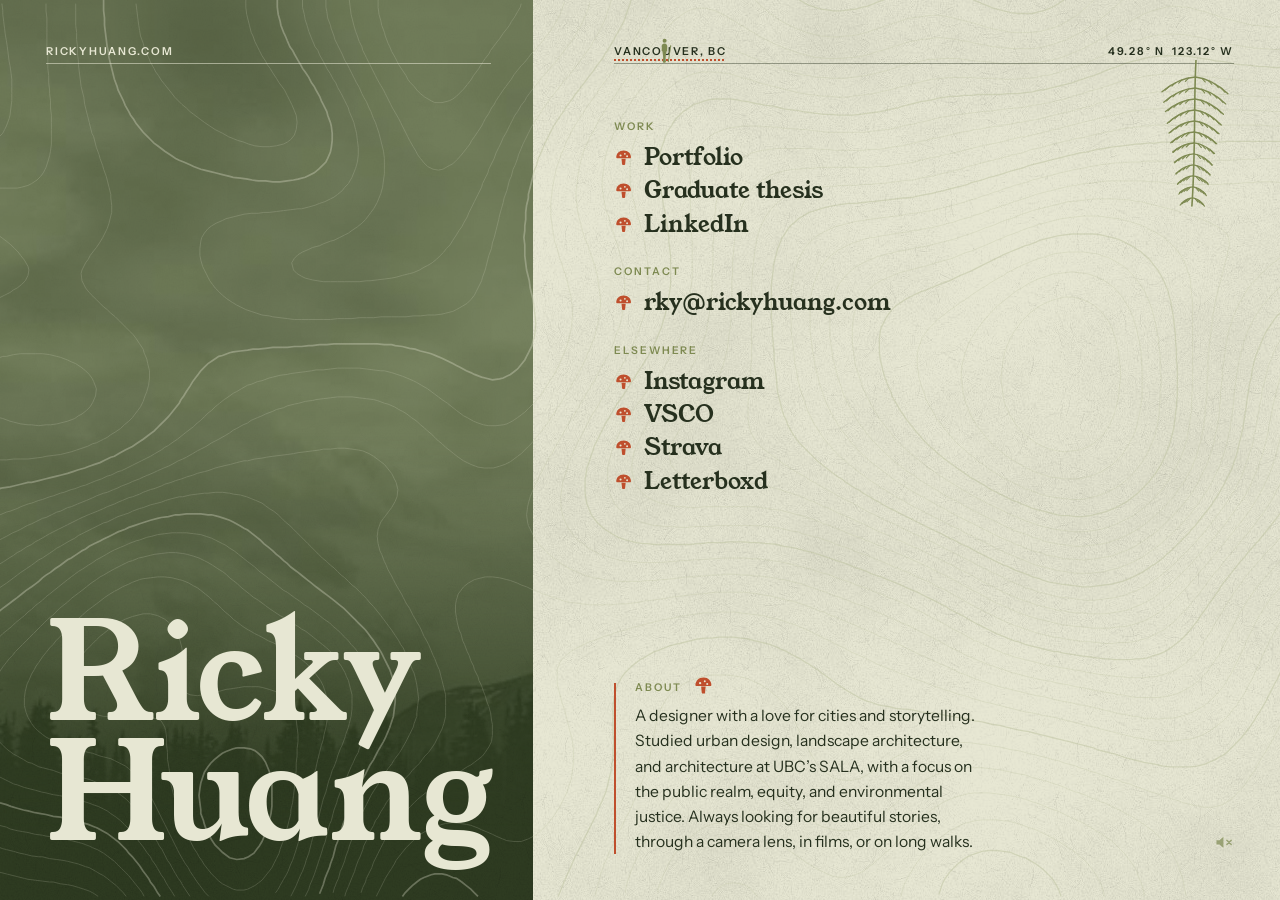
==== commit 9e14ef44: "Define the contour paths once and reuse them with <use> (-79 KB) The left and right contour SVGs car" ====
--- a/site/index.html
+++ b/site/index.html
@@ -29,14 +29,10 @@
 </head>
 
 <body><svg width="0" height="0" style="position:absolute" aria-hidden="true">
-		<!-- rough rubber-stamp edge for the egg stamps: wobbles the outline and drops out a few specks -->
-		<filter id="estink" x="-5%" y="-5%" width="110%" height="110%">
-			<feTurbulence type="fractalNoise" baseFrequency=".9" numOctaves="2" seed="4" result="n" />
-			<feDisplacementMap in="SourceGraphic" in2="n" scale="3" result="d" />
-			<feTurbulence type="fractalNoise" baseFrequency=".55" numOctaves="2" seed="9" result="n2" />
-			<feColorMatrix in="n2" type="matrix" values="0 0 0 0 0  0 0 0 0 0  0 0 0 0 0  9 0 0 0 -5.5" result="sp" />
-			<feComposite in="d" in2="sp" operator="out" />
-		</filter>
+		<defs>
+		<path id="ct-mn" d="M509,0 L509,8 L510,16 L512,23 L513,28 L516,36 L517,40 L520,48 L522,52 L524,57 L528,64 L530,68 L532,72 L536,78 L540,84 L542,88 L545,92 L549,96 L552,100 L556,104 L561,108 L568,112 L572,114 L580,114 L588,112 L592,110 L596,107 L600,103 L604,99 L608,94 L612,89 L615,84 L618,80 L621,76 L624,71 L628,65 L632,60 L634,56 L637,52 L640,48 L644,43 L648,37 L652,32 L655,28 L657,24 L660,20 L664,13 L667,8 L668,4 M930,996 L927,992 L923,988 L918,984 L912,982 L904,981 L896,982 L891,984 L886,988 L882,992 L880,996 M1316,996 L1315,992 L1313,984 L1311,980 L1308,974 L1304,968 L1301,964 L1298,960 L1294,956 L1289,952 L1285,948 L1280,944 L1276,942 L1272,939 L1267,936 L1260,932 L1256,930 L1252,928 L1244,924 L1240,922 L1234,920 L1228,918 L1222,916 L1216,914 L1208,912 L1204,912 L1196,911 L1188,911 L1180,911 L1172,912 L1168,913 L1160,915 L1156,917 L1150,920 L1144,923 L1140,926 L1136,929 L1132,932 L1128,936 L1124,940 L1120,944 L1116,948 L1112,953 L1108,958 L1104,964 L1102,968 L1099,972 L1096,978 L1093,984 L1092,988 L1090,996 M477,0 L478,8 L479,16 L480,20 L482,28 L484,35 L486,40 L488,46 L491,52 L492,56 L496,64 L498,68 L500,72 L504,80 L506,84 L508,88 L512,95 L515,100 L517,104 L520,110 L523,116 L525,120 L528,125 L532,132 L534,136 L536,140 L540,148 L542,152 L544,156 L548,163 L551,168 L553,172 L556,176 L560,181 L564,185 L570,188 L576,189 L581,188 L588,184 L592,182 L596,178 L600,174 L604,169 L608,164 L611,160 L613,156 L616,152 L620,146 L624,140 L626,136 L628,132 L632,126 L635,120 L638,116 L640,112 L644,106 L648,100 L651,96 L654,92 L657,88 L660,83 L664,78 L668,73 L672,69 L676,64 L679,60 L683,56 L686,52 L690,48 L693,44 L696,40 L700,35 L704,29 L707,24 L709,20 L712,14 L714,8 L716,2 M0,168 L8,168 L16,168 L24,168 L28,168 L36,168 L44,167 L52,167 L60,165 L67,164 L72,162 L77,160 L84,156 L88,152 L92,148 L94,144 L96,140 L99,132 L100,128 L101,120 L102,112 L102,104 L102,96 L102,88 L101,80 L100,73 L99,68 L98,60 L97,52 L96,45 L95,40 L94,32 L93,24 L92,16 L92,12 L91,4 M1360,996 L1360,992 L1358,984 L1356,979 L1353,972 L1352,968 L1348,961 L1344,956 L1341,952 L1338,948 L1334,944 L1330,940 L1326,936 L1321,932 L1316,929 L1312,926 L1308,924 L1302,920 L1296,917 L1292,914 L1287,912 L1280,909 L1276,907 L1270,904 L1264,901 L1260,900 L1252,897 L1248,895 L1240,892 L1236,891 L1228,888 L1224,887 L1216,885 L1210,884 L1204,883 L1196,882 L1188,881 L1180,881 L1172,881 L1164,882 L1157,884 L1152,885 L1145,888 L1140,890 L1136,892 L1130,896 L1124,900 L1120,903 L1116,906 L1112,910 L1108,913 L1104,917 L1100,921 L1096,925 L1092,929 L1088,933 L1084,937 L1080,941 L1076,945 L1072,948 L1068,952 L1063,956 L1059,960 L1053,964 L1048,968 L1044,970 L1039,972 L1032,974 L1024,975 L1016,974 L1010,972 L1004,969 L1000,967 L994,964 L988,960 L984,958 L980,955 L976,952 L970,948 L964,944 L960,941 L956,938 L952,936 L946,932 L940,928 L936,926 L932,924 L924,920 L920,918 L913,916 L908,915 L900,914 L892,914 L884,915 L880,916 L872,919 L868,921 L864,924 L859,928 L854,932 L850,936 L846,940 L843,944 L839,948 L836,953 L832,959 L830,964 L828,968 L824,976 L823,980 L820,988 L820,992 M451,0 L451,8 L452,13 L453,20 L456,28 L457,32 L460,40 L461,44 L464,50 L467,56 L469,60 L472,67 L475,72 L477,76 L480,82 L483,88 L485,92 L488,97 L491,104 L493,108 L496,113 L499,120 L501,124 L504,132 L506,136 L508,142 L510,148 L512,156 L513,160 L515,168 L516,176 L516,181 L516,188 L516,193 L515,200 L514,208 L512,215 L510,220 L508,225 L504,232 L501,236 L498,240 L495,244 L491,248 L486,252 L480,256 L476,259 L472,261 L466,264 L460,267 L456,268 L448,271 L444,273 L436,275 L432,277 L425,280 L420,283 L416,287 L413,292 L415,300 L419,304 L424,307 L428,309 L436,311 L442,312 L448,313 L456,313 L464,313 L472,313 L480,313 L488,313 L496,312 L500,312 L508,311 L516,310 L524,309 L529,308 L536,306 L544,304 L548,303 L555,300 L560,297 L564,295 L569,292 L574,288 L578,284 L582,280 L585,276 L589,272 L592,267 L596,261 L599,256 L602,252 L604,248 L608,241 L610,236 L612,232 L616,224 L618,220 L620,216 L624,208 L625,204 L628,198 L631,192 L632,188 L636,180 L638,176 L640,170 L643,164 L645,160 L648,153 L651,148 L653,144 L656,138 L659,132 L661,128 L664,124 L668,117 L672,112 L674,108 L677,104 L680,100 L684,95 L688,90 L692,85 L696,81 L700,76 L703,72 L707,68 L710,64 L713,60 L716,56 L720,51 L724,46 L728,40 L730,36 L732,32 L736,25 L738,20 L740,16 L743,8 L744,3 M0,199 L8,200 L16,200 L20,200 L28,201 L36,202 L44,203 L52,204 L56,205 L64,206 L72,207 L80,208 L84,209 L92,209 L100,209 L108,209 L113,208 L120,206 L124,204 L130,200 L134,196 L137,192 L140,186 L142,180 L144,173 L145,168 L146,160 L146,152 L146,144 L146,136 L146,128 L145,120 L145,112 L144,104 L144,100 L143,92 L143,84 L142,76 L142,68 L142,60 L141,52 L141,44 L141,36 L141,28 L141,20 L140,12 L140,4 M0,447 L4,441 L7,436 L9,432 L8,427 L4,421 L0,417 M1596,765 L1590,768 L1584,772 L1580,774 L1576,777 L1572,781 L1568,785 L1564,789 L1560,793 L1556,798 L1552,804 L1549,808 L1546,812 L1544,816 L1540,823 L1538,828 L1536,832 L1532,840 L1531,844 L1528,852 L1527,856 L1525,864 L1524,869 L1523,876 L1523,884 L1523,892 L1524,897 L1525,904 L1528,912 L1530,916 L1532,921 L1536,928 L1538,932 L1541,936 L1544,940 L1548,945 L1552,950 L1556,955 L1560,959 L1564,963 L1568,967 L1572,971 L1576,975 L1580,978 L1584,982 L1588,987 L1592,992 M1407,996 L1405,988 L1404,981 L1403,976 L1400,968 L1399,964 L1396,957 L1393,952 L1391,948 L1388,943 L1384,938 L1380,933 L1376,929 L1372,925 L1368,922 L1364,919 L1360,916 L1354,912 L1348,908 L1344,906 L1340,904 L1333,900 L1328,898 L1324,896 L1316,892 L1312,891 L1306,888 L1300,886 L1296,884 L1288,881 L1284,880 L1276,877 L1272,875 L1264,872 L1260,871 L1252,868 L1248,867 L1240,865 L1236,864 L1228,861 L1222,860 L1216,859 L1208,857 L1203,856 L1196,855 L1188,854 L1180,853 L1172,853 L1164,853 L1156,854 L1148,855 L1143,856 L1136,858 L1131,860 L1124,863 L1120,865 L1115,868 L1109,872 L1104,876 L1100,879 L1096,882 L1092,886 L1088,889 L1084,893 L1080,896 L1075,900 L1071,904 L1065,908 L1060,912 L1056,914 L1052,916 L1044,920 L1040,921 L1032,923 L1024,923 L1016,922 L1008,920 L1004,919 L997,916 L992,913 L988,911 L983,908 L977,904 L972,900 L968,897 L964,893 L960,890 L956,886 L952,883 L948,879 L944,875 L940,871 L936,868 L932,864 L927,860 L922,856 L916,852 L912,849 L908,847 L900,845 L896,844 L888,844 L884,845 L876,848 L872,850 L868,853 L864,856 L860,860 L856,864 L852,868 L848,873 L844,878 L840,883 L836,888 L833,892 L831,896 L828,900 L824,905 L820,911 L817,916 L814,920 L812,924 L808,930 L805,936 L803,940 L800,945 L797,952 L795,956 L792,963 L790,968 L788,974 L786,980 L784,988 L784,992 M96,396 L92,396 L84,399 L80,400 L72,403 L68,405 L61,408 L56,411 L52,414 L48,417 L44,420 L40,426 L40,431 L43,436 L47,440 L52,444 L56,447 L60,450 L64,452 L71,456 L76,459 L80,461 L88,464 L92,465 L100,468 L104,469 L112,471 L120,472 L124,472 L132,473 L140,472 L145,472 L152,471 L160,469 L164,468 L172,465 L176,462 L180,460 L185,456 L189,452 L192,447 L195,440 L196,432 L193,424 L191,420 L188,416 L184,412 L179,408 L173,404 L168,402 L164,400 L156,397 L152,396 L144,394 L136,393 L128,393 L120,393 L112,393 L104,394 L96,396 M425,0 L425,8 L427,16 L428,22 L430,28 L432,35 L434,40 L436,45 L439,52 L442,56 L444,61 L448,68 L450,72 L452,76 L456,82 L459,88 L462,92 L464,97 L468,104 L470,108 L472,112 L476,120 L477,124 L480,131 L482,136 L484,144 L485,148 L486,156 L487,164 L487,172 L486,180 L484,187 L482,192 L480,197 L476,204 L472,208 L469,212 L464,216 L460,219 L456,221 L450,224 L444,226 L439,228 L432,230 L424,232 L420,232 L412,233 L404,234 L396,235 L388,236 L382,236 L376,237 L368,237 L360,238 L352,240 L348,241 L340,243 L336,245 L329,248 L324,251 L320,254 L316,259 L313,264 L312,268 L311,276 L311,284 L312,289 L314,296 L316,300 L320,308 L322,312 L325,316 L328,320 L332,324 L336,328 L341,332 L347,336 L352,339 L356,341 L362,344 L368,346 L374,348 L380,350 L388,351 L392,352 L400,353 L408,354 L416,355 L424,355 L432,355 L440,355 L448,355 L456,355 L464,354 L472,354 L480,354 L488,353 L496,353 L504,353 L512,352 L520,352 L524,352 L532,352 L540,352 L548,351 L556,351 L564,350 L572,350 L580,349 L584,348 L592,346 L596,344 L603,340 L608,337 L612,333 L616,328 L618,324 L620,320 L624,312 L625,308 L628,300 L629,296 L631,288 L632,284 L635,276 L636,270 L638,264 L640,256 L641,252 L643,244 L644,239 L646,232 L648,225 L649,220 L652,212 L653,208 L655,200 L657,196 L659,188 L661,184 L664,176 L665,172 L668,165 L670,160 L672,156 L676,148 L678,144 L680,140 L684,134 L688,128 L690,124 L693,120 L696,116 L700,110 L704,105 L708,100 L711,96 L714,92 L717,88 L721,84 L724,80 L728,75 L732,70 L736,64 L739,60 L742,56 L745,52 L748,46 L752,40 L754,36 L756,32 L760,24 L762,20 L764,13 L766,8 L768,0 M0,230 L8,230 L16,231 L21,232 L28,233 L36,235 L40,237 L48,239 L52,241 L59,244 L64,247 L68,249 L74,252 L80,256 L84,259 L88,262 L92,265 L96,268 L101,272 L105,276 L109,280 L112,284 L116,289 L120,296 L121,300 L120,306 L117,312 L113,316 L108,320 L104,322 L100,325 L94,328 L88,331 L84,333 L76,336 L72,337 L65,340 L60,341 L52,344 L48,345 L40,346 L32,348 L28,348 L20,349 L12,349 L4,349 M0,533 L4,530 L8,527 L12,524 L20,520 L24,518 L31,516 L36,515 L44,513 L51,512 L56,512 L64,511 L72,511 L80,511 L88,511 L96,511 L104,510 L112,510 L120,510 L128,509 L136,508 L140,507 L148,506 L156,505 L160,504 L168,502 L174,500 L180,498 L186,496 L192,493 L196,492 L204,488 L208,486 L212,483 L217,480 L223,476 L227,472 L232,468 L236,464 L239,460 L242,456 L245,452 L248,446 L250,440 L252,435 L254,428 L255,420 L255,412 L253,404 L252,399 L249,392 L248,388 L244,382 L240,376 L237,372 L233,368 L229,364 L225,360 L221,356 L217,352 L212,348 L208,344 L204,341 L200,337 L196,333 L192,329 L188,325 L184,320 L182,316 L180,312 L179,304 L180,300 L184,292 L187,288 L189,284 L192,280 L196,275 L200,269 L203,264 L205,260 L208,254 L210,248 L212,240 L213,236 L213,228 L212,220 L212,216 L210,208 L208,200 L207,196 L204,188 L203,184 L200,176 L199,172 L196,164 L195,160 L193,152 L191,148 L189,140 L188,136 L186,128 L184,120 L183,116 L182,108 L180,100 L179,96 L178,88 L177,80 L176,72 L176,68 L175,60 L175,52 L174,44 L174,36 L173,28 L173,20 L173,12 L173,4 M1596,705 L1591,708 L1585,712 L1580,715 L1576,718 L1572,722 L1568,725 L1564,729 L1560,733 L1556,737 L1552,742 L1548,747 L1545,752 L1542,756 L1539,760 L1536,765 L1532,771 L1529,776 L1527,780 L1524,785 L1520,791 L1517,796 L1515,800 L1512,805 L1508,812 L1506,816 L1504,820 L1500,827 L1497,832 L1495,836 L1492,840 L1488,847 L1485,852 L1483,856 L1480,860 L1476,866 L1472,872 L1469,876 L1465,880 L1461,884 L1457,888 L1452,891 L1448,894 L1440,896 L1436,897 L1428,897 L1422,896 L1416,895 L1408,893 L1404,892 L1396,889 L1392,888 L1384,885 L1380,884 L1372,881 L1368,880 L1360,877 L1356,876 L1348,873 L1344,871 L1336,869 L1332,867 L1324,865 L1320,863 L1312,861 L1308,859 L1300,857 L1296,855 L1288,853 L1284,851 L1276,849 L1272,848 L1264,845 L1259,844 L1252,842 L1244,840 L1240,839 L1232,837 L1228,836 L1220,834 L1212,833 L1208,832 L1200,830 L1192,829 L1187,828 L1180,827 L1172,826 L1164,825 L1156,825 L1148,825 L1140,825 L1132,825 L1124,826 L1116,828 L1112,829 L1104,831 L1100,833 L1093,836 L1088,839 L1084,841 L1079,844 L1073,848 L1068,851 L1064,854 L1060,856 L1054,860 L1048,863 L1044,865 L1036,867 L1028,867 L1020,866 L1015,864 L1008,860 L1004,857 L1000,852 L996,848 L994,844 L991,840 L988,834 L985,828 L983,824 L980,818 L977,812 L975,808 L972,801 L969,796 L967,792 L964,788 L960,783 L956,778 L952,774 L948,771 L944,767 L939,764 L933,760 L928,758 L924,756 L916,753 L911,752 L904,751 L896,750 L888,750 L880,750 L872,751 L868,752 L860,755 L856,756 L848,760 L844,763 L840,766 L836,769 L832,773 L828,779 L825,784 L823,788 L820,796 L819,800 L817,808 L816,813 L815,820 L813,828 L812,834 L811,840 L809,848 L808,852 L805,860 L804,864 L801,872 L800,876 L796,884 L794,888 L792,893 L789,900 L787,904 L784,909 L781,916 L779,920 L776,925 L773,932 L771,936 L768,942 L765,948 L764,952 L760,960 L759,964 L756,972 L755,976 L753,984 L752,988 L750,996 M362,0 L362,8 L363,16 L364,20 L366,28 L368,36 L370,40 L372,46 L375,52 L377,56 L380,62 L384,68 L386,72 L389,76 L392,81 L396,87 L399,92 L402,96 L405,100 L408,106 L411,112 L413,116 L416,123 L418,128 L419,136 L418,144 L416,150 L412,155 L408,158 L404,160 L396,162 L388,163 L380,163 L372,162 L365,160 L360,158 L353,156 L348,154 L343,152 L336,148 L332,146 L328,144 L322,140 L316,136 L312,133 L308,130 L304,127 L300,124 L296,120 L291,116 L287,112 L283,108 L280,104 L276,99 L272,94 L268,89 L265,84 L262,80 L260,76 L256,69 L254,64 L252,60 L249,52 L248,48 L245,40 L244,34 L243,28 L242,20 L241,12 L240,4 M928,0 L932,4 L936,8 L940,11 L944,15 L948,17 L952,20 L958,24 L964,27 L968,29 L974,32 L980,34 L985,36 L992,38 L1000,40 L1004,40 L1012,41 L1020,41 L1028,40 L1032,40 L1040,39 L1048,37 L1052,36 L1060,33 L1064,32 L1072,29 L1076,28 L1084,25 L1088,24 L1096,21 L1102,20 L1108,19 L1116,18 L1124,17 L1132,17 L1140,18 L1148,20 L1152,21 L1160,23 L1164,24 L1172,26 L1178,28 L1184,30 L1192,32 L1196,33 L1204,34 L1212,36 L1216,36 L1224,36 L1232,36 L1236,36 L1244,35 L1252,33 L1256,32 L1264,29 L1268,27 L1274,24 L1280,20 L1284,18 L1288,15 L1292,11 L1296,8 L1300,4 L1304,0 M1596,621 L1592,624 L1586,628 L1580,632 L1576,634 L1572,637 L1567,640 L1561,644 L1556,647 L1552,650 L1548,653 L1544,656 L1539,660 L1535,664 L1530,668 L1526,672 L1523,676 L1519,680 L1516,684 L1512,690 L1508,696 L1506,700 L1504,704 L1500,711 L1498,716 L1496,720 L1492,728 L1490,732 L1488,737 L1485,744 L1483,748 L1480,755 L1477,760 L1475,764 L1472,770 L1468,776 L1465,780 L1463,784 L1459,788 L1456,792 L1452,797 L1448,801 L1444,804 L1439,808 L1433,812 L1428,815 L1424,817 L1416,820 L1412,821 L1404,822 L1396,823 L1388,824 L1380,823 L1372,823 L1364,822 L1356,820 L1352,820 L1344,818 L1336,816 L1332,815 L1324,813 L1320,812 L1312,810 L1305,808 L1300,807 L1292,805 L1288,804 L1280,802 L1272,800 L1268,799 L1260,797 L1254,796 L1248,795 L1240,793 L1235,792 L1228,791 L1220,789 L1216,788 L1208,786 L1200,784 L1196,783 L1188,781 L1183,780 L1176,778 L1169,776 L1164,774 L1156,772 L1152,771 L1144,768 L1140,767 L1132,764 L1128,763 L1121,760 L1116,758 L1110,756 L1104,754 L1099,752 L1092,749 L1088,748 L1080,744 L1076,743 L1069,740 L1064,738 L1060,736 L1052,732 L1048,730 L1043,728 L1036,725 L1032,723 L1027,720 L1020,717 L1016,715 L1011,712 L1004,709 L1000,707 L994,704 L988,701 L984,699 L976,696 L972,694 L965,692 L960,690 L953,688 L948,687 L940,685 L936,684 L928,683 L920,682 L912,681 L904,680 L896,680 L888,680 L880,681 L872,681 L864,682 L856,683 L852,684 L844,685 L836,687 L830,688 L824,689 L816,691 L812,692 L804,694 L797,696 L792,697 L784,700 L780,701 L772,703 L768,705 L760,707 L756,709 L748,712 L744,713 L738,716 L732,719 L728,721 L723,724 L718,728 L714,732 L711,736 L708,744 L708,748 L708,756 L708,760 L710,768 L712,775 L713,780 L716,788 L717,792 L719,800 L720,804 L722,812 L724,819 L725,824 L726,832 L726,840 L726,848 L725,856 L724,863 L723,868 L720,876 L719,880 L716,886 L713,892 L711,896 L708,901 L704,907 L700,912 L697,916 L693,920 L689,924 L684,928 L680,930 L676,932 L668,935 L660,935 L652,934 L647,932 L640,929 L636,927 L629,924 L624,922 L620,920 L612,917 L607,916 L600,915 L592,914 L584,915 L580,916 L572,919 L568,920 L561,924 L556,927 L552,930 L548,934 L544,938 L540,942 L536,947 L532,952 L529,956 L527,960 L524,965 L520,971 L517,976 L515,980 L512,986 L509,992 L507,996 M0,626 L4,623 L9,620 L14,616 L20,612 L24,609 L28,606 L32,603 L37,600 L43,596 L48,593 L52,591 L56,588 L64,584 L68,582 L72,580 L80,576 L84,574 L89,572 L96,569 L100,568 L108,565 L112,563 L120,560 L124,559 L132,556 L136,555 L144,552 L148,551 L156,548 L160,547 L168,544 L172,543 L180,540 L184,539 L191,536 L196,534 L202,532 L208,529 L212,528 L220,524 L224,523 L230,520 L236,517 L240,515 L246,512 L252,509 L256,507 L261,504 L268,500 L272,497 L276,495 L280,492 L286,488 L291,484 L296,480 L300,477 L304,474 L308,470 L312,467 L316,463 L320,459 L324,456 L328,452 L333,448 L338,444 L344,440 L348,437 L352,435 L357,432 L364,428 L368,427 L375,424 L380,423 L388,420 L392,419 L400,417 L408,416 L412,415 L420,414 L428,413 L435,412 L440,411 L448,411 L456,410 L464,409 L472,409 L480,409 L488,409 L496,410 L504,411 L512,412 L516,412 L524,414 L530,416 L536,418 L541,420 L548,423 L552,425 L557,428 L564,432 L568,435 L572,438 L576,441 L580,444 L586,448 L591,452 L596,456 L600,459 L604,462 L608,464 L615,468 L620,470 L626,472 L632,473 L640,473 L648,472 L652,471 L658,468 L664,464 L668,461 L672,458 L676,454 L680,450 L684,446 L688,441 L692,436 L694,432 L697,428 L700,423 L704,417 L707,412 L709,408 L712,401 L714,396 L716,392 L719,384 L720,380 L722,372 L724,364 L724,360 L725,352 L725,344 L724,336 L724,332 L722,324 L720,316 L719,312 L717,304 L715,300 L713,292 L711,288 L709,280 L708,276 L705,268 L704,261 L703,256 L702,248 L701,240 L701,232 L701,224 L702,216 L703,208 L704,202 L705,196 L707,188 L708,184 L711,176 L712,172 L716,164 L717,160 L720,154 L723,148 L725,144 L728,139 L732,133 L735,128 L738,124 L740,120 L744,115 L748,109 L752,104 L754,100 L757,96 L760,92 L764,87 L768,81 L772,76 L774,72 L777,68 L780,64 L784,58 L788,52 L790,48 L793,44 L796,39 L800,32 L803,28 L805,24 L808,18 L811,12 L813,8 L816,0 M76,996 L68,992 L64,990 L60,988 L53,984 L48,981 L44,978 L40,976 L34,972 L28,969 L24,966 L20,964 L14,960 L8,956 L4,954 L0,952 M1596,577 L1592,582 L1588,586 L1584,590 L1580,594 L1576,598 L1572,602 L1568,605 L1564,608 L1559,612 L1554,616 L1549,620 L1544,624 L1540,627 L1536,630 L1532,634 L1528,637 L1524,641 L1520,644 L1516,648 L1512,652 L1508,657 L1504,661 L1500,666 L1496,672 L1493,676 L1491,680 L1488,684 L1484,692 L1482,696 L1480,700 L1476,708 L1474,712 L1472,717 L1469,724 L1467,728 L1464,734 L1461,740 L1459,744 L1456,750 L1452,756 L1450,760 L1447,764 L1444,768 L1440,772 L1436,776 L1432,780 L1427,784 L1420,788 L1416,790 L1412,792 L1404,795 L1400,796 L1392,798 L1384,798 L1376,799 L1368,798 L1360,798 L1352,796 L1348,796 L1340,794 L1332,793 L1328,792 L1320,790 L1312,788 L1308,787 L1300,785 L1294,784 L1288,783 L1280,781 L1275,780 L1268,779 L1260,777 L1256,776 L1248,774 L1240,773 L1236,772 L1228,770 L1220,768 L1216,767 L1208,765 L1203,764 L1196,762 L1189,760 L1184,758 L1177,756 L1172,754 L1167,752 L1160,749 L1156,748 L1148,744 L1144,742 L1139,740 L1132,737 L1128,735 L1121,732 L1116,729 L1112,728 L1104,724 L1100,722 L1096,720 L1088,716 L1084,715 L1078,712 L1072,709 L1068,708 L1060,704 L1056,702 L1051,700 L1044,697 L1040,695 L1032,692 L1028,690 L1023,688 L1016,685 L1012,684 L1004,680 L1000,679 L993,676 L988,674 L982,672 L976,670 L969,668 L964,667 L956,665 L952,664 L944,662 L936,661 L932,660 L924,659 L916,658 L908,658 L900,658 L892,658 L884,658 L876,659 L868,660 L863,660 L856,661 L848,662 L840,663 L832,664 L828,665 L820,666 L812,667 L804,668 L800,669 L792,670 L784,671 L776,671 L768,672 L764,672 L756,672 L748,672 L744,672 L736,671 L728,670 L720,669 L716,668 L708,665 L704,664 L696,661 L692,660 L684,656 L680,655 L674,652 L668,650 L664,648 L656,645 L652,644 L644,642 L636,641 L628,641 L620,643 L616,644 L609,648 L604,652 L601,656 L598,660 L596,667 L595,672 L595,680 L596,686 L597,692 L599,700 L601,704 L603,712 L605,716 L608,724 L610,728 L612,734 L615,740 L616,744 L620,752 L621,756 L624,762 L626,768 L628,773 L630,780 L632,785 L634,792 L635,800 L636,805 L636,812 L636,817 L635,824 L632,830 L628,836 L625,840 L620,844 L616,847 L612,850 L608,852 L602,856 L596,860 L592,862 L588,864 L582,868 L576,871 L572,874 L568,877 L563,880 L558,884 L553,888 L549,892 L545,896 L541,900 L537,904 L534,908 L531,912 L528,916 L524,921 L520,927 L517,932 L515,936 L512,942 L509,948 L507,952 L504,958 L502,964 L500,968 L496,976 L495,980 L492,986 L490,992 M0,659 L4,656 L9,652 L14,648 L20,644 L24,641 L28,639 L32,636 L38,632 L44,628 L48,625 L52,623 L56,620 L62,616 L68,612 L72,610 L76,607 L82,604 L88,600 L92,598 L96,596 L103,592 L108,590 L112,588 L119,584 L124,582 L128,580 L136,576 L140,575 L146,572 L152,569 L156,568 L164,564 L168,563 L175,560 L180,558 L185,556 L192,553 L196,551 L204,548 L208,547 L215,544 L220,542 L224,540 L232,537 L236,535 L244,532 L248,530 L253,528 L260,525 L264,523 L271,520 L276,518 L280,516 L287,512 L292,510 L296,508 L303,504 L308,501 L312,499 L318,496 L324,492 L328,490 L332,488 L339,484 L344,481 L348,478 L352,476 L359,472 L364,470 L368,467 L375,464 L380,462 L384,460 L392,457 L396,455 L404,453 L408,451 L416,449 L421,448 L428,446 L436,445 L440,444 L448,443 L456,442 L464,441 L472,441 L480,441 L488,442 L496,443 L504,444 L508,445 L516,448 L520,449 L527,452 L532,455 L536,457 L541,460 L546,464 L552,468 L556,472 L560,475 L564,479 L568,482 L572,486 L576,490 L580,493 L584,497 L588,500 L593,504 L598,508 L604,512 L608,514 L612,516 L620,519 L627,520 L632,520 L637,520 L644,518 L650,516 L656,513 L660,510 L664,507 L668,504 L672,500 L676,496 L680,492 L684,487 L688,482 L692,477 L696,472 L699,468 L701,464 L704,460 L708,454 L712,448 L714,444 L717,440 L720,435 L724,428 L726,424 L729,420 L732,414 L735,408 L737,404 L740,398 L742,392 L744,388 L747,380 L749,376 L751,368 L752,364 L754,356 L755,348 L756,340 L756,332 L755,324 L754,316 L753,308 L752,304 L750,296 L748,290 L746,284 L744,279 L742,272 L740,268 L737,260 L736,256 L734,248 L732,241 L731,236 L730,228 L729,220 L729,212 L730,204 L731,196 L732,189 L733,184 L735,176 L736,172 L739,164 L741,160 L744,153 L747,148 L749,144 L752,138 L755,132 L758,128 L760,124 L764,118 L768,112 L771,108 L774,104 L776,100 L780,95 L784,89 L788,84 L791,80 L794,76 L797,72 L800,68 L804,62 L808,57 L812,52 L815,48 L819,44 L822,40 L826,36 L829,32 L833,28 L837,24 L842,20 L847,16 L852,13 L856,11 L864,9 L872,9 L880,11 L884,12 L892,16 L896,18 L900,21 L906,24 L912,28 L916,30 L920,33 L926,36 L932,40 L936,42 L940,44 L948,48 L952,50 L957,52 L964,55 L968,56 L976,59 L980,60 L988,62 L996,64 L1000,64 L1008,65 L1016,65 L1024,65 L1032,64 L1036,64 L1044,63 L1052,61 L1056,60 L1064,57 L1069,56 L1076,54 L1081,52 L1088,50 L1094,48 L1100,46 L1108,45 L1112,44 L1120,43 L1128,42 L1136,42 L1144,43 L1152,44 L1156,45 L1164,46 L1172,48 L1176,49 L1184,50 L1192,52 L1196,52 L1204,53 L1212,54 L1220,54 L1228,54 L1236,54 L1244,53 L1248,52 L1256,50 L1263,48 L1268,46 L1274,44 L1280,41 L1284,39 L1290,36 L1296,32 L1300,30 L1304,27 L1308,24 L1313,20 L1318,16 L1323,12 L1327,8 L1332,4 L1336,0 M198,996 L192,992 L188,990 L182,988 L176,986 L169,984 L164,983 L156,982 L148,980 L144,980 L136,979 L128,978 L120,977 L116,976 L108,974 L100,972 L96,971 L88,969 L84,967 L76,964 L72,962 L67,960 L60,957 L56,955 L51,952 L44,949 L40,946 L35,944 L28,940 L24,938 L20,935 L14,932 L8,928 L4,926 L0,924 M1596,464 L1593,472 L1592,477 L1590,484 L1589,492 L1588,496 L1586,504 L1585,512 L1584,516 L1582,524 L1580,532 L1579,536 L1576,544 L1575,548 L1572,554 L1569,560 L1567,564 L1564,568 L1560,574 L1556,579 L1552,584 L1548,588 L1545,592 L1541,596 L1537,600 L1532,604 L1528,608 L1524,612 L1520,616 L1516,619 L1512,623 L1508,627 L1504,631 L1500,636 L1496,640 L1493,644 L1489,648 L1486,652 L1483,656 L1480,660 L1476,666 L1472,672 L1470,676 L1467,680 L1464,686 L1461,692 L1459,696 L1456,702 L1453,708 L1451,712 L1448,718 L1445,724 L1443,728 L1440,732 L1436,738 L1432,744 L1429,748 L1425,752 L1421,756 L1416,760 L1412,763 L1408,765 L1403,768 L1396,771 L1392,772 L1384,774 L1376,775 L1368,775 L1360,775 L1352,775 L1344,774 L1336,772 L1332,772 L1324,770 L1316,769 L1311,768 L1304,767 L1296,765 L1291,764 L1284,763 L1276,761 L1270,760 L1264,759 L1256,757 L1250,756 L1244,755 L1236,753 L1231,752 L1224,750 L1216,748 L1212,747 L1204,744 L1200,743 L1192,740 L1188,739 L1181,736 L1176,734 L1172,732 L1164,729 L1160,727 L1155,724 L1148,721 L1144,719 L1139,716 L1132,712 L1128,710 L1124,708 L1116,704 L1112,702 L1108,700 L1100,696 L1096,694 L1091,692 L1084,689 L1080,687 L1073,684 L1068,682 L1063,680 L1056,677 L1052,675 L1044,672 L1040,671 L1033,668 L1028,666 L1023,664 L1016,662 L1012,660 L1004,657 L1000,656 L992,653 L988,652 L980,649 L975,648 L968,646 L960,644 L956,644 L948,642 L940,641 L933,640 L928,640 L920,639 L912,639 L904,638 L896,638 L888,639 L880,639 L872,640 L868,640 L860,641 L852,641 L844,642 L836,643 L828,644 L824,644 L816,645 L808,645 L800,646 L792,646 L784,646 L776,646 L768,645 L760,644 L756,643 L748,642 L742,640 L736,638 L731,636 L724,633 L720,631 L715,628 L709,624 L704,620 L700,617 L696,613 L692,609 L688,605 L684,600 L682,596 L680,592 L676,584 L675,580 L674,572 L675,564 L676,559 L678,552 L680,547 L683,540 L685,536 L688,529 L691,524 L693,520 L696,514 L699,508 L702,504 L704,500 L708,493 L711,488 L713,484 L716,479 L720,472 L722,468 L725,464 L728,459 L732,452 L734,448 L737,444 L740,438 L744,432 L746,428 L749,424 L752,418 L755,412 L757,408 L760,403 L764,396 L766,392 L768,387 L771,380 L772,376 L775,368 L777,364 L779,356 L780,351 L781,344 L782,336 L783,328 L783,320 L783,312 L782,304 L781,296 L780,291 L778,284 L776,276 L775,272 L772,264 L771,260 L768,252 L767,248 L765,240 L763,236 L761,228 L760,222 L759,216 L758,208 L758,200 L759,192 L760,184 L760,180 L762,172 L764,166 L766,160 L768,155 L771,148 L773,144 L776,138 L779,132 L781,128 L784,124 L788,117 L791,112 L794,108 L797,104 L800,100 L804,95 L808,90 L812,85 L816,80 L820,76 L824,72 L828,68 L832,65 L836,62 L840,59 L845,56 L852,52 L856,51 L864,49 L872,48 L880,49 L888,50 L894,52 L900,54 L905,56 L912,59 L916,60 L924,64 L928,65 L934,68 L940,70 L945,72 L952,75 L956,76 L964,79 L969,80 L976,82 L984,84 L988,84 L996,86 L1004,86 L1012,87 L1020,87 L1028,87 L1036,86 L1044,85 L1050,84 L1056,83 L1064,81 L1068,80 L1076,78 L1081,76 L1088,74 L1095,72 L1100,71 L1108,69 L1112,68 L1120,66 L1128,66 L1136,65 L1144,65 L1152,65 L1160,66 L1168,67 L1176,68 L1180,68 L1188,69 L1196,70 L1204,71 L1212,71 L1220,71 L1228,71 L1236,70 L1244,69 L1251,68 L1256,67 L1264,65 L1268,64 L1276,61 L1280,59 L1288,56 L1292,54 L1296,52 L1304,48 L1308,46 L1312,43 L1318,40 L1324,36 L1328,34 L1332,31 L1338,28 L1344,24 L1348,22 L1352,20 L1359,16 L1364,14 L1369,12 L1376,10 L1384,8 L1388,7 L1396,7 L1404,8 L1408,8 L1416,10 L1423,12 L1428,13 L1436,16 L1440,17 L1448,20 L1452,21 L1460,23 L1464,24 L1472,26 L1480,28 L1484,28 L1492,29 L1500,30 L1508,30 L1516,30 L1524,30 L1532,29 L1540,29 L1548,29 L1556,28 L1564,28 L1572,29 L1580,30 L1588,31 L1592,32 M0,688 L4,685 L8,682 L12,679 L16,676 L21,672 L27,668 L32,665 L36,662 L40,659 L45,656 L51,652 L56,649 L60,646 L64,643 L69,640 L75,636 L80,633 L84,630 L88,627 L93,624 L99,620 L104,617 L108,614 L112,612 L118,608 L124,605 L128,602 L132,600 L139,596 L144,593 L148,591 L154,588 L160,585 L164,583 L170,580 L176,577 L180,575 L187,572 L192,570 L197,568 L204,565 L208,563 L216,560 L220,558 L225,556 L232,553 L236,552 L244,549 L248,547 L256,544 L260,543 L268,540 L272,538 L279,536 L284,534 L291,532 L296,530 L303,528 L308,526 L316,524 L320,523 L328,520 L332,519 L340,517 L345,516 L352,514 L360,512 L364,512 L372,510 L380,509 L385,508 L392,507 L400,506 L408,505 L415,504 L420,503 L428,502 L436,501 L444,500 L448,499 L456,499 L464,498 L472,498 L480,499 L487,500 L492,501 L499,504 L504,507 L508,510 L512,513 L516,516 L520,521 L524,526 L527,532 L529,536 L531,544 L530,552 L528,557 L524,564 L521,568 L518,572 L515,576 L512,580 L509,588 L508,596 L509,604 L511,612 L513,616 L516,624 L518,628 L520,633 L524,640 L526,644 L528,648 L532,655 L535,660 L537,664 L540,670 L544,676 L546,680 L548,684 L552,691 L555,696 L557,700 L560,707 L563,712 L565,716 L568,723 L570,728 L572,732 L575,740 L577,744 L579,752 L580,756 L582,764 L584,772 L584,776 L584,784 L584,792 L584,796 L582,804 L580,810 L577,816 L575,820 L572,826 L568,832 L565,836 L561,840 L558,844 L555,848 L551,852 L547,856 L544,860 L540,864 L536,869 L532,874 L528,879 L524,884 L521,888 L518,892 L516,896 L512,902 L509,908 L506,912 L504,917 L500,924 L499,928 L496,934 L493,940 L492,944 L489,952 L487,956 L484,964 L483,968 L480,975 L478,980 L476,985 L473,992 L472,996 M229,996 L226,992 L222,988 L218,984 L213,980 L208,976 L204,973 L200,971 L195,968 L188,964 L184,963 L176,960 L172,959 L164,957 L159,956 L152,955 L144,954 L136,952 L132,952 L124,951 L116,949 L111,948 L104,946 L96,944 L92,943 L84,940 L80,939 L73,936 L68,934 L63,932 L56,929 L52,927 L47,924 L40,921 L36,918 L32,916 L25,912 L20,909 L16,907 L12,904 L6,900 L0,896 M1596,414 L1592,419 L1588,424 L1586,428 L1583,432 L1580,438 L1577,444 L1576,448 L1573,456 L1571,460 L1569,468 L1568,472 L1566,480 L1564,488 L1563,492 L1562,500 L1560,508 L1559,512 L1557,520 L1556,524 L1554,532 L1552,536 L1549,544 L1547,548 L1544,554 L1541,560 L1538,564 L1536,568 L1532,573 L1528,579 L1524,583 L1520,588 L1517,592 L1513,596 L1509,600 L1506,604 L1502,608 L1498,612 L1494,616 L1491,620 L1487,624 L1484,628 L1480,632 L1476,637 L1472,642 L1468,648 L1465,652 L1462,656 L1459,660 L1456,665 L1452,671 L1449,676 L1447,680 L1444,684 L1440,691 L1437,696 L1435,700 L1432,705 L1428,711 L1425,716 L1422,720 L1419,724 L1415,728 L1411,732 L1407,736 L1402,740 L1396,744 L1392,746 L1386,748 L1380,750 L1372,752 L1368,752 L1360,753 L1352,753 L1344,753 L1336,752 L1332,752 L1324,751 L1316,750 L1308,749 L1303,748 L1296,747 L1288,745 L1280,744 L1276,743 L1268,742 L1260,740 L1256,740 L1248,738 L1240,736 L1236,735 L1228,733 L1224,732 L1216,730 L1211,728 L1204,726 L1200,724 L1192,721 L1188,719 L1181,716 L1176,713 L1172,712 L1165,708 L1160,705 L1156,703 L1150,700 L1144,697 L1140,694 L1136,692 L1128,688 L1124,686 L1120,684 L1113,680 L1108,678 L1104,676 L1096,672 L1092,670 L1087,668 L1080,665 L1076,664 L1068,660 L1064,659 L1057,656 L1052,654 L1047,652 L1040,650 L1036,648 L1028,645 L1024,644 L1016,641 L1012,639 L1004,637 L1000,636 L992,633 L988,632 L980,630 L973,628 L968,627 L960,625 L954,624 L948,623 L940,622 L932,621 L924,621 L916,620 L908,620 L900,620 L892,620 L884,621 L876,621 L868,622 L860,622 L852,623 L844,623 L836,624 L832,624 L824,625 L816,625 L808,625 L800,625 L792,624 L788,624 L780,623 L772,621 L768,620 L760,617 L756,616 L748,612 L744,610 L740,607 L736,604 L731,600 L727,596 L724,592 L720,586 L717,580 L715,576 L713,568 L712,560 L712,552 L713,544 L714,536 L716,530 L718,524 L720,517 L722,512 L724,507 L727,500 L729,496 L732,489 L735,484 L737,480 L740,474 L743,468 L745,464 L748,459 L752,453 L755,448 L757,444 L760,439 L764,433 L767,428 L769,424 L772,420 L776,413 L779,408 L781,404 L784,399 L788,392 L790,388 L792,383 L795,376 L797,372 L800,364 L801,360 L804,352 L805,348 L806,340 L808,332 L808,328 L809,320 L809,312 L809,304 L809,296 L808,288 L808,284 L806,276 L805,268 L804,264 L802,256 L800,249 L799,244 L796,236 L795,232 L793,224 L792,219 L791,212 L789,204 L789,196 L789,188 L789,180 L790,172 L792,165 L793,160 L796,152 L798,148 L800,143 L803,136 L805,132 L808,128 L812,122 L816,116 L819,112 L822,108 L826,104 L830,100 L835,96 L840,92 L844,89 L848,87 L854,84 L860,82 L868,80 L872,80 L880,80 L886,80 L892,81 L900,82 L906,84 L912,86 L920,88 L924,89 L932,92 L936,93 L944,95 L948,96 L956,98 L963,100 L968,101 L976,103 L982,104 L988,105 L996,106 L1004,107 L1012,107 L1020,108 L1028,108 L1036,107 L1044,106 L1052,105 L1060,104 L1064,103 L1072,101 L1077,100 L1084,98 L1092,96 L1096,95 L1104,93 L1108,92 L1116,90 L1124,88 L1128,88 L1136,87 L1144,86 L1152,86 L1160,86 L1168,86 L1176,87 L1184,87 L1192,87 L1200,88 L1208,88 L1216,88 L1224,87 L1232,87 L1240,86 L1248,84 L1252,84 L1260,82 L1267,80 L1272,78 L1279,76 L1284,74 L1290,72 L1296,70 L1300,68 L1308,65 L1312,63 L1318,60 L1324,57 L1328,55 L1336,52 L1340,50 L1345,48 L1352,45 L1356,44 L1364,41 L1370,40 L1376,39 L1384,38 L1392,38 L1400,38 L1408,39 L1413,40 L1420,41 L1428,43 L1433,44 L1440,46 L1448,47 L1452,48 L1460,50 L1468,51 L1473,52 L1480,53 L1488,54 L1496,54 L1504,55 L1512,55 L1520,55 L1528,56 L1536,56 L1544,56 L1552,56 L1556,56 L1564,57 L1572,57 L1580,58 L1588,60 L1592,61 M0,721 L4,717 L8,713 L12,709 L16,706 L20,702 L24,699 L28,696 L33,692 L39,688 L44,684 L48,681 L52,678 L56,676 L61,672 L67,668 L72,665 L76,662 L80,659 L84,656 L90,652 L96,648 L100,645 L104,642 L108,639 L112,636 L118,632 L124,628 L128,625 L132,622 L136,620 L142,616 L148,612 L152,609 L156,607 L161,604 L168,600 L172,598 L176,595 L182,592 L188,589 L192,587 L198,584 L204,581 L208,580 L216,576 L220,574 L226,572 L232,570 L236,568 L244,565 L248,564 L256,561 L260,560 L268,558 L273,556 L280,554 L288,552 L292,552 L300,550 L308,549 L316,548 L320,548 L328,547 L336,547 L344,548 L348,549 L356,550 L363,552 L368,554 L373,556 L380,559 L384,562 L388,565 L393,568 L398,572 L402,576 L406,580 L411,584 L415,588 L419,592 L423,596 L427,600 L431,604 L435,608 L439,612 L443,616 L447,620 L452,624 L456,628 L460,631 L464,635 L468,639 L472,642 L476,646 L480,650 L484,653 L488,657 L492,661 L496,665 L500,670 L504,674 L508,679 L512,684 L515,688 L518,692 L521,696 L524,700 L528,706 L532,712 L534,716 L537,720 L540,727 L543,732 L544,736 L547,744 L549,748 L551,756 L552,761 L553,768 L554,776 L553,784 L552,792 L552,796 L549,804 L548,808 L544,816 L542,820 L540,824 L536,831 L533,836 L530,840 L527,844 L524,849 L520,854 L516,860 L514,864 L511,868 L508,873 L504,879 L501,884 L499,888 L496,894 L493,900 L491,904 L488,912 L486,916 L484,922 L482,928 L480,932 L477,940 L476,944 L473,952 L472,956 L469,964 L467,968 L465,976 L463,980 L460,988 L459,992 M249,996 L247,992 L244,988 L240,983 L236,978 L232,973 L228,969 L224,965 L220,961 L216,957 L212,954 L208,951 L204,948 L197,944 L192,942 L188,940 L180,937 L176,936 L168,934 L160,932 L156,931 L148,930 L140,929 L136,928 L128,927 L120,925 L114,924 L108,923 L100,921 L96,919 L88,917 L84,915 L76,912 L72,911 L66,908 L60,905 L56,903 L50,900 L44,897 L40,895 L36,892 L29,888 L24,884 L20,881 L16,878 L12,875 L8,872 L4,868 M1596,362 L1592,365 L1588,368 L1584,372 L1579,376 L1575,380 L1571,384 L1567,388 L1564,392 L1560,397 L1556,403 L1553,408 L1550,412 L1548,417 L1545,424 L1543,428 L1540,436 L1539,440 L1536,448 L1535,452 L1533,460 L1532,464 L1530,472 L1529,480 L1528,484 L1526,492 L1524,500 L1523,504 L1521,512 L1519,516 L1517,524 L1515,528 L1512,536 L1510,540 L1508,544 L1504,552 L1502,556 L1499,560 L1496,565 L1492,571 L1488,576 L1485,580 L1482,584 L1479,588 L1476,592 L1472,596 L1468,601 L1464,606 L1460,611 L1456,616 L1452,620 L1449,624 L1446,628 L1443,632 L1439,636 L1436,640 L1432,645 L1428,651 L1424,656 L1421,660 L1418,664 L1414,668 L1411,672 L1408,676 L1404,680 L1400,684 L1396,688 L1392,692 L1387,696 L1382,700 L1376,703 L1372,705 L1366,708 L1360,710 L1353,712 L1348,713 L1340,714 L1332,714 L1324,715 L1316,715 L1308,714 L1300,713 L1292,713 L1287,712 L1280,711 L1272,710 L1264,708 L1260,708 L1252,706 L1244,704 L1240,703 L1232,700 L1228,699 L1220,696 L1216,695 L1209,692 L1204,690 L1200,688 L1192,684 L1188,682 L1183,680 L1176,676 L1172,674 L1168,672 L1161,668 L1156,665 L1152,663 L1147,660 L1140,656 L1136,654 L1131,652 L1124,648 L1120,646 L1115,644 L1108,641 L1104,639 L1098,636 L1092,634 L1088,632 L1080,629 L1076,627 L1069,624 L1064,622 L1059,620 L1052,617 L1048,616 L1040,613 L1036,611 L1028,608 L1024,607 L1016,604 L1012,602 L1005,600 L1000,598 L992,596 L988,595 L980,593 L976,591 L968,590 L960,588 L956,587 L948,586 L940,585 L932,584 L927,584 L920,584 L912,584 L904,584 L896,584 L891,584 L884,584 L876,585 L868,585 L860,585 L852,586 L844,586 L836,585 L828,585 L820,584 L816,584 L808,582 L801,580 L796,578 L791,576 L785,572 L780,568 L776,565 L772,560 L770,556 L768,552 L765,544 L764,537 L764,532 L764,524 L764,520 L766,512 L768,504 L769,500 L772,493 L774,488 L776,484 L780,476 L782,472 L785,468 L788,463 L792,457 L795,452 L798,448 L801,444 L804,440 L808,434 L812,429 L816,424 L819,420 L821,416 L824,412 L828,406 L832,400 L834,396 L837,392 L840,385 L843,380 L844,376 L847,368 L849,364 L851,356 L852,351 L854,344 L855,336 L856,328 L856,324 L857,316 L858,308 L858,300 L858,292 L858,284 L858,276 L858,268 L857,260 L857,252 L857,244 L856,236 L856,230 L856,224 L856,216 L856,208 L856,200 L856,196 L857,188 L859,180 L860,176 L864,168 L866,164 L869,160 L872,156 L877,152 L883,148 L888,146 L893,144 L900,142 L908,141 L916,140 L924,140 L932,140 L940,141 L948,141 L956,142 L964,143 L972,143 L979,144 L984,144 L992,145 L1000,146 L1008,147 L1016,147 L1024,147 L1032,147 L1040,147 L1048,147 L1056,146 L1064,145 L1072,144 L1076,144 L1084,142 L1092,140 L1096,139 L1104,138 L1110,136 L1116,135 L1124,133 L1128,132 L1136,130 L1144,129 L1148,128 L1156,127 L1164,126 L1172,125 L1179,124 L1184,124 L1192,123 L1200,122 L1208,121 L1216,120 L1220,120 L1228,119 L1236,117 L1244,116 L1248,115 L1256,114 L1263,112 L1268,111 L1276,109 L1280,107 L1288,105 L1292,104 L1300,101 L1305,100 L1312,98 L1317,96 L1324,94 L1330,92 L1336,90 L1344,88 L1348,87 L1356,86 L1364,84 L1368,84 L1376,83 L1384,82 L1392,82 L1400,83 L1408,83 L1416,84 L1420,84 L1428,85 L1436,86 L1444,87 L1452,88 L1456,88 L1464,89 L1472,90 L1480,90 L1488,91 L1496,91 L1504,92 L1508,92 L1516,92 L1524,93 L1532,93 L1540,94 L1548,94 L1556,95 L1564,96 L1568,96 L1576,97 L1584,99 L1590,100 L1596,101 M283,996 L280,991 L276,985 L273,980 L271,976 L268,972 L264,965 L261,960 L258,956 L256,952 L252,947 L248,941 L244,936 L241,932 L238,928 L235,924 L231,920 L227,916 L223,912 L218,908 L212,904 L208,901 L204,899 L198,896 L192,894 L187,892 L180,890 L173,888 L168,887 L160,885 L155,884 L148,883 L140,881 L135,880 L128,878 L120,876 L116,875 L108,872 L104,871 L98,868 L92,865 L88,863 L82,860 L76,856 L72,854 L68,851 L64,847 L60,844 L56,840 L52,836 L48,831 L44,825 L41,820 L39,816 L36,808 L35,804 L34,796 L34,788 L35,780 L36,774 L38,768 L40,764 L44,756 L46,752 L49,748 L52,744 L56,739 L60,735 L64,731 L68,726 L72,723 L76,719 L80,715 L84,711 L88,708 L92,704 L97,700 L102,696 L106,692 L111,688 L116,684 L120,680 L124,677 L128,673 L132,670 L136,667 L140,663 L144,660 L149,656 L154,652 L159,648 L164,644 L168,641 L172,638 L176,635 L181,632 L187,628 L192,625 L196,622 L200,620 L207,616 L212,613 L216,611 L223,608 L228,606 L232,604 L240,601 L244,600 L252,597 L257,596 L264,594 L272,593 L280,592 L285,592 L292,592 L296,592 L304,593 L312,594 L318,596 L324,598 L328,600 L336,604 L340,606 L344,609 L349,612 L354,616 L359,620 L364,624 L368,627 L372,630 L376,634 L380,637 L384,640 L389,644 L394,648 L399,652 L404,656 L408,658 L412,661 L416,664 L422,668 L427,672 L432,675 L436,678 L440,681 L444,684 L449,688 L455,692 L459,696 L464,700 L468,704 L472,708 L476,712 L479,716 L483,720 L486,724 L488,728 L492,734 L495,740 L497,744 L500,752 L501,756 L503,764 L504,771 L504,776 L504,784 L504,788 L502,796 L500,804 L499,808 L496,815 L494,820 L492,824 L488,832 L487,836 L484,841 L481,848 L479,852 L476,859 L474,864 L472,868 L469,876 L467,880 L464,888 L463,892 L460,900 L459,904 L457,912 L455,916 L453,924 L452,928 L450,936 L448,941 L446,948 L444,954 L442,960 L440,966 L438,972 L436,977 L433,984 L432,988 L428,996 M1596,342 L1592,345 L1588,348 L1582,352 L1577,356 L1572,360 L1568,363 L1564,367 L1560,371 L1556,375 L1552,379 L1548,384 L1545,388 L1542,392 L1540,396 L1536,403 L1533,408 L1531,412 L1528,420 L1527,424 L1524,432 L1523,436 L1521,444 L1520,448 L1518,456 L1516,464 L1515,468 L1513,476 L1512,483 L1511,488 L1509,496 L1508,500 L1506,508 L1504,514 L1502,520 L1500,525 L1497,532 L1495,536 L1492,543 L1489,548 L1487,552 L1484,557 L1480,563 L1477,568 L1474,572 L1471,576 L1468,580 L1464,585 L1460,590 L1456,595 L1452,600 L1449,604 L1445,608 L1442,612 L1439,616 L1435,620 L1432,624 L1428,629 L1424,633 L1420,638 L1416,643 L1412,647 L1408,652 L1404,656 L1400,660 L1396,664 L1392,668 L1388,672 L1384,675 L1380,678 L1376,681 L1371,684 L1364,688 L1360,690 L1354,692 L1348,694 L1340,696 L1336,696 L1328,697 L1320,698 L1312,698 L1304,698 L1296,697 L1288,696 L1284,696 L1276,695 L1268,694 L1260,692 L1256,691 L1248,689 L1243,688 L1236,686 L1230,684 L1224,682 L1219,680 L1212,677 L1208,675 L1201,672 L1196,670 L1192,668 L1185,664 L1180,661 L1176,659 L1170,656 L1164,653 L1160,651 L1155,648 L1148,644 L1144,642 L1140,640 L1132,636 L1128,634 L1124,632 L1116,628 L1112,626 L1107,624 L1100,621 L1096,619 L1089,616 L1084,614 L1079,612 L1072,609 L1068,607 L1060,604 L1056,602 L1050,600 L1044,597 L1040,596 L1032,593 L1028,591 L1021,588 L1016,586 L1011,584 L1004,582 L1000,580 L992,577 L988,576 L980,573 L975,572 L968,570 L960,568 L956,567 L948,566 L940,565 L936,564 L928,563 L920,563 L912,563 L904,563 L896,563 L888,563 L880,563 L872,563 L864,564 L856,564 L848,563 L840,563 L832,561 L826,560 L820,558 L815,556 L808,552 L804,549 L800,545 L796,540 L794,536 L792,528 L791,524 L791,516 L792,510 L793,504 L796,496 L798,492 L800,487 L804,480 L806,476 L808,472 L812,467 L816,461 L820,456 L823,452 L827,448 L830,444 L833,440 L837,436 L840,432 L844,427 L848,422 L852,416 L855,412 L857,408 L860,403 L864,396 L866,392 L868,386 L870,380 L872,374 L874,368 L875,360 L876,356 L877,348 L878,340 L879,332 L880,324 L880,316 L880,312 L880,304 L881,296 L881,288 L881,280 L881,272 L882,264 L882,256 L882,248 L883,240 L884,232 L884,228 L886,220 L888,212 L889,208 L892,200 L894,196 L896,192 L900,186 L904,182 L908,179 L912,176 L920,172 L924,170 L932,168 L936,167 L944,166 L952,165 L960,165 L968,165 L976,165 L984,165 L992,165 L1000,166 L1008,166 L1016,167 L1024,167 L1032,167 L1040,167 L1048,167 L1056,166 L1064,166 L1072,165 L1077,164 L1084,163 L1092,162 L1100,160 L1104,159 L1112,157 L1118,156 L1124,154 L1132,153 L1136,152 L1144,150 L1152,148 L1156,147 L1164,146 L1172,144 L1176,144 L1184,142 L1192,141 L1198,140 L1204,139 L1212,138 L1220,136 L1224,136 L1232,134 L1240,133 L1244,132 L1252,130 L1260,128 L1264,127 L1272,125 L1277,124 L1284,122 L1292,120 L1296,119 L1304,117 L1308,115 L1316,113 L1321,112 L1328,110 L1336,108 L1340,107 L1348,106 L1356,104 L1360,104 L1368,103 L1376,102 L1384,102 L1392,102 L1400,102 L1408,102 L1416,102 L1424,103 L1432,104 L1437,104 L1444,105 L1452,105 L1460,106 L1468,106 L1476,107 L1484,107 L1492,107 L1500,108 L1504,108 L1512,108 L1520,109 L1528,109 L1536,110 L1544,110 L1552,111 L1560,112 L1564,112 L1572,114 L1580,115 L1585,116 L1592,118 M300,996 L296,990 L292,984 L290,980 L287,976 L284,971 L280,964 L278,960 L275,956 L272,950 L269,944 L266,940 L264,936 L260,930 L257,924 L254,920 L252,916 L248,911 L244,905 L240,900 L236,896 L233,892 L229,888 L224,884 L220,881 L216,878 L212,876 L204,872 L200,871 L193,868 L188,866 L180,864 L176,863 L168,861 L162,860 L156,859 L148,856 L144,855 L136,853 L132,852 L124,848 L120,847 L115,844 L108,840 L104,838 L100,835 L96,832 L92,828 L88,824 L84,819 L80,812 L78,808 L76,803 L74,796 L74,788 L74,780 L76,772 L77,768 L80,761 L82,756 L85,752 L88,747 L92,741 L96,736 L99,732 L103,728 L106,724 L110,720 L114,716 L118,712 L122,708 L126,704 L130,700 L134,696 L138,692 L142,688 L147,684 L151,680 L155,676 L160,672 L164,669 L168,665 L172,662 L176,659 L180,656 L185,652 L190,648 L196,644 L200,641 L204,639 L209,636 L216,632 L220,630 L224,628 L232,624 L236,623 L243,620 L248,619 L256,617 L260,616 L268,615 L276,614 L284,614 L292,615 L297,616 L304,618 L310,620 L316,623 L320,625 L325,628 L331,632 L336,635 L340,638 L344,642 L348,645 L352,648 L356,652 L361,656 L366,660 L371,664 L376,667 L380,670 L384,673 L388,676 L394,680 L400,684 L404,686 L408,689 L413,692 L420,696 L424,699 L428,701 L432,704 L437,708 L442,712 L447,716 L452,720 L456,724 L459,728 L462,732 L465,736 L468,740 L472,747 L474,752 L476,756 L478,764 L480,772 L480,776 L480,784 L480,788 L479,796 L477,804 L476,808 L473,816 L472,820 L469,828 L467,832 L464,840 L463,844 L460,852 L458,856 L456,863 L454,868 L452,876 L451,880 L448,888 L447,892 L445,900 L444,904 L442,912 L440,919 L439,924 L436,932 L435,936 L433,944 L432,948 L429,956 L428,960 L425,968 L423,972 L420,979 L418,984 L416,988 L412,996 M1596,323 L1592,325 L1588,328 L1582,332 L1576,336 L1572,339 L1568,342 L1564,345 L1560,348 L1556,352 L1551,356 L1547,360 L1543,364 L1540,368 L1536,372 L1532,378 L1528,383 L1525,388 L1523,392 L1520,397 L1517,404 L1515,408 L1512,416 L1511,420 L1509,428 L1508,432 L1506,440 L1504,448 L1503,452 L1502,460 L1500,468 L1499,472 L1498,480 L1496,488 L1495,492 L1493,500 L1492,504 L1489,512 L1488,516 L1485,524 L1483,528 L1480,535 L1478,540 L1476,544 L1472,551 L1469,556 L1466,560 L1463,564 L1460,569 L1456,574 L1452,580 L1449,584 L1445,588 L1442,592 L1439,596 L1436,600 L1432,604 L1428,609 L1424,613 L1420,618 L1416,622 L1412,627 L1408,631 L1404,635 L1400,639 L1396,643 L1392,647 L1388,651 L1384,654 L1380,657 L1376,660 L1371,664 L1364,668 L1360,670 L1356,672 L1348,675 L1344,677 L1336,679 L1330,680 L1324,681 L1316,682 L1308,682 L1300,682 L1292,681 L1284,681 L1277,680 L1272,679 L1264,678 L1256,676 L1252,675 L1244,673 L1240,672 L1232,669 L1228,668 L1220,665 L1216,663 L1209,660 L1204,658 L1200,656 L1193,652 L1188,650 L1184,648 L1177,644 L1172,641 L1168,639 L1162,636 L1156,633 L1152,631 L1147,628 L1140,625 L1136,623 L1131,620 L1124,617 L1120,615 L1114,612 L1108,609 L1104,608 L1096,604 L1092,602 L1087,600 L1080,597 L1076,595 L1069,592 L1064,590 L1060,588 L1052,584 L1048,582 L1043,580 L1036,577 L1032,575 L1025,572 L1020,570 L1016,568 L1008,564 L1004,563 L998,560 L992,557 L988,556 L980,552 L976,551 L968,548 L964,547 L956,544 L952,543 L944,541 L940,540 L932,538 L924,537 L920,536 L912,535 L904,535 L896,534 L888,534 L880,533 L872,533 L864,532 L860,532 L852,530 L848,528 L841,524 L837,520 L834,516 L833,508 L833,500 L836,492 L838,488 L840,484 L844,478 L848,473 L852,468 L856,464 L859,460 L863,456 L866,452 L869,448 L873,444 L876,439 L880,433 L883,428 L885,424 L888,418 L890,412 L892,407 L894,400 L896,392 L897,388 L898,380 L899,372 L900,366 L901,360 L901,352 L901,344 L902,336 L902,328 L902,320 L902,312 L903,304 L903,296 L903,288 L904,280 L904,276 L905,268 L906,260 L907,252 L908,248 L910,240 L912,233 L914,228 L916,223 L920,216 L923,212 L926,208 L931,204 L936,200 L940,198 L944,195 L952,192 L956,191 L964,189 L972,188 L976,188 L984,187 L992,187 L1000,186 L1008,186 L1016,186 L1024,186 L1032,186 L1040,186 L1048,186 L1056,186 L1064,185 L1072,185 L1077,184 L1084,183 L1092,182 L1100,181 L1104,180 L1112,178 L1120,176 L1124,175 L1132,174 L1138,172 L1144,171 L1152,169 L1156,168 L1164,166 L1172,164 L1176,163 L1184,161 L1189,160 L1196,159 L1204,157 L1208,156 L1216,154 L1224,152 L1228,152 L1236,150 L1244,148 L1248,147 L1256,145 L1261,144 L1268,142 L1276,140 L1280,139 L1288,137 L1292,136 L1300,134 L1308,132 L1312,131 L1320,129 L1325,128 L1332,127 L1340,125 L1345,124 L1352,123 L1360,122 L1368,121 L1376,121 L1384,120 L1392,120 L1400,120 L1408,120 L1416,120 L1424,121 L1432,121 L1440,121 L1448,122 L1456,122 L1464,122 L1472,123 L1480,123 L1488,123 L1496,123 L1504,124 L1511,124 L1516,124 L1524,125 L1532,125 L1540,126 L1548,127 L1556,128 L1560,128 L1568,129 L1576,131 L1581,132 L1588,134 L1596,136 M321,996 L317,992 L314,988 L311,984 L308,980 L304,974 L300,968 L298,964 L295,960 L292,955 L288,948 L286,944 L284,940 L280,932 L278,928 L276,924 L272,916 L270,912 L268,908 L264,900 L262,896 L260,892 L256,884 L254,880 L251,876 L248,871 L244,866 L240,861 L236,858 L232,854 L228,851 L222,848 L216,845 L212,843 L204,841 L200,840 L192,837 L187,836 L180,834 L172,832 L168,831 L160,828 L156,827 L149,824 L144,821 L140,819 L136,816 L131,812 L127,808 L124,804 L120,797 L118,792 L116,784 L116,780 L116,775 L117,768 L119,760 L121,756 L124,749 L127,744 L129,740 L132,736 L136,730 L140,725 L144,720 L148,716 L151,712 L155,708 L159,704 L163,700 L167,696 L171,692 L175,688 L180,684 L184,680 L188,677 L192,674 L196,671 L200,668 L205,664 L211,660 L216,657 L220,655 L225,652 L232,649 L236,647 L244,644 L248,643 L256,642 L264,641 L272,641 L280,642 L288,644 L292,645 L299,648 L304,651 L308,653 L312,656 L317,660 L322,664 L326,668 L331,672 L335,676 L339,680 L344,684 L348,688 L352,691 L356,694 L360,697 L365,700 L372,704 L376,706 L380,708 L387,712 L392,714 L396,716 L403,720 L408,723 L412,725 L417,728 L423,732 L428,736 L432,740 L436,744 L439,748 L442,752 L445,756 L448,762 L450,768 L452,775 L453,780 L453,788 L453,796 L452,802 L451,808 L449,816 L448,822 L446,828 L444,836 L443,840 L441,848 L440,853 L438,860 L436,868 L436,872 L434,880 L432,888 L431,892 L429,900 L428,906 L427,912 L425,920 L424,924 L422,932 L420,937 L418,944 L416,950 L414,956 L412,960 L409,968 L407,972 L404,977 L400,984 L398,988 L395,992 M1596,303 L1592,306 L1588,308 L1583,312 L1576,316 L1572,319 L1568,322 L1564,325 L1559,328 L1554,332 L1549,336 L1544,340 L1540,344 L1536,347 L1532,351 L1528,356 L1524,360 L1521,364 L1518,368 L1515,372 L1512,377 L1508,384 L1506,388 L1504,392 L1501,400 L1499,404 L1497,412 L1496,416 L1494,424 L1492,431 L1491,436 L1490,444 L1488,452 L1488,456 L1486,464 L1485,472 L1484,476 L1482,484 L1481,492 L1480,496 L1477,504 L1476,508 L1473,516 L1472,520 L1469,528 L1467,532 L1464,538 L1461,544 L1458,548 L1456,552 L1452,558 L1448,564 L1445,568 L1442,572 L1439,576 L1436,580 L1432,585 L1428,590 L1424,595 L1420,599 L1416,604 L1412,608 L1408,612 L1404,616 L1400,620 L1396,624 L1392,628 L1388,632 L1384,635 L1380,638 L1376,642 L1372,644 L1367,648 L1360,652 L1356,654 L1352,656 L1344,659 L1340,661 L1332,663 L1328,664 L1320,665 L1312,666 L1304,667 L1296,667 L1288,666 L1280,665 L1272,664 L1268,664 L1260,662 L1252,660 L1248,659 L1240,657 L1236,655 L1228,653 L1224,651 L1217,648 L1212,646 L1208,644 L1200,640 L1196,638 L1191,636 L1184,632 L1180,630 L1175,628 L1168,624 L1164,622 L1160,620 L1152,616 L1148,614 L1144,612 L1136,608 L1132,606 L1128,604 L1120,600 L1116,598 L1111,596 L1104,593 L1100,591 L1094,588 L1088,585 L1084,583 L1077,580 L1072,578 L1068,576 L1061,572 L1056,570 L1052,568 L1045,564 L1040,561 L1036,559 L1030,556 L1024,553 L1020,551 L1015,548 L1008,544 L1004,542 L1000,540 L994,536 L988,533 L984,530 L980,528 L973,524 L968,521 L964,518 L960,516 L955,512 L949,508 L944,504 L940,501 L936,498 L932,494 L928,489 L925,484 L923,480 L921,472 L920,464 L920,456 L920,448 L921,440 L922,432 L922,424 L923,416 L923,408 L924,400 L924,393 L924,388 L924,380 L924,372 L924,364 L924,356 L924,348 L924,340 L924,332 L924,324 L924,316 L925,308 L925,300 L926,292 L927,284 L928,276 L929,272 L930,264 L932,258 L934,252 L936,248 L940,240 L943,236 L946,232 L950,228 L954,224 L960,220 L964,218 L968,216 L976,213 L980,212 L988,210 L996,209 L1002,208 L1008,207 L1016,207 L1024,206 L1032,206 L1040,206 L1048,205 L1056,205 L1064,204 L1069,204 L1076,203 L1084,202 L1092,201 L1100,200 L1104,200 L1112,198 L1120,196 L1124,196 L1132,194 L1139,192 L1144,191 L1152,189 L1156,188 L1164,185 L1169,184 L1176,182 L1184,180 L1188,179 L1196,177 L1200,176 L1208,174 L1214,172 L1220,171 L1228,169 L1232,167 L1240,165 L1246,164 L1252,162 L1260,160 L1264,159 L1272,157 L1278,156 L1284,154 L1292,153 L1296,152 L1304,150 L1312,148 L1316,147 L1324,146 L1332,144 L1336,143 L1344,142 L1352,141 L1360,140 L1364,140 L1372,139 L1380,139 L1388,139 L1396,139 L1404,139 L1412,139 L1420,139 L1428,139 L1436,139 L1444,139 L1452,139 L1460,139 L1468,139 L1476,139 L1484,139 L1492,139 L1500,140 L1508,140 L1512,140 L1520,140 L1528,141 L1536,142 L1544,142 L1552,143 L1556,144 L1564,145 L1572,147 L1577,148 L1584,150 L1591,152 L1596,154 M240,684 L248,682 L256,682 L264,684 L268,686 L272,688 L277,692 L281,696 L284,701 L287,708 L289,712 L291,720 L292,728 L292,732 L293,740 L292,748 L292,756 L293,764 L296,770 L300,772 L308,773 L314,772 L320,771 L328,769 L333,768 L340,766 L348,765 L354,764 L360,763 L368,763 L376,763 L381,764 L388,766 L394,768 L400,771 L404,774 L408,778 L412,784 L414,788 L416,793 L418,800 L419,808 L420,816 L420,824 L419,832 L419,840 L418,848 L418,856 L417,864 L416,872 L416,876 L415,884 L414,892 L412,900 L412,904 L410,912 L408,920 L407,924 L405,932 L403,936 L400,944 L399,948 L396,954 L393,960 L391,964 L388,968 L384,973 L380,978 L376,981 L372,984 L364,988 L360,989 L352,989 L348,988 L340,984 L336,982 L332,979 L328,975 L324,971 L320,966 L316,961 L313,956 L310,952 L308,948 L304,942 L301,936 L299,932 L296,925 L294,920 L292,916 L289,908 L288,904 L285,896 L284,891 L282,884 L280,876 L279,872 L278,864 L277,856 L276,849 L275,844 L275,836 L274,828 L274,820 L273,812 L272,808 L268,801 L264,799 L256,797 L248,797 L240,797 L232,797 L224,797 L216,797 L208,796 L204,796 L196,794 L189,792 L184,790 L180,788 L175,784 L172,780 L168,773 L166,768 L166,760 L168,752 L169,748 L172,741 L175,736 L178,732 L180,728 L184,723 L188,719 L192,715 L196,711 L200,707 L204,704 L209,700 L214,696 L220,692 L224,690 L228,688 L236,685 L240,684 M1596,247 L1592,252 L1589,256 L1586,260 L1581,264 L1577,268 L1572,272 L1568,276 L1564,279 L1560,282 L1556,285 L1552,288 L1546,292 L1541,296 L1536,299 L1532,302 L1528,305 L1524,308 L1519,312 L1515,316 L1510,320 L1506,324 L1502,328 L1498,332 L1495,336 L1491,340 L1488,345 L1484,351 L1481,356 L1479,360 L1476,366 L1474,372 L1472,377 L1470,384 L1468,390 L1467,396 L1465,404 L1464,410 L1463,416 L1462,424 L1461,432 L1460,440 L1460,444 L1459,452 L1458,460 L1457,468 L1456,473 L1455,480 L1453,488 L1452,493 L1450,500 L1448,507 L1446,512 L1444,518 L1441,524 L1439,528 L1436,535 L1433,540 L1431,544 L1428,548 L1424,554 L1420,560 L1417,564 L1414,568 L1411,572 L1407,576 L1404,580 L1400,584 L1396,588 L1392,592 L1388,596 L1383,600 L1379,604 L1374,608 L1368,612 L1364,615 L1360,618 L1356,620 L1349,624 L1344,626 L1340,628 L1332,631 L1328,632 L1320,634 L1312,636 L1308,636 L1300,637 L1292,637 L1284,637 L1278,636 L1272,635 L1264,634 L1256,632 L1252,631 L1244,629 L1240,628 L1232,625 L1228,623 L1220,620 L1216,618 L1210,616 L1204,613 L1200,611 L1193,608 L1188,605 L1184,603 L1177,600 L1172,597 L1168,595 L1161,592 L1156,589 L1152,587 L1145,584 L1140,581 L1136,579 L1130,576 L1124,573 L1120,571 L1114,568 L1108,565 L1104,563 L1099,560 L1092,556 L1088,554 L1084,552 L1078,548 L1072,544 L1068,542 L1064,539 L1059,536 L1053,532 L1048,528 L1044,525 L1040,522 L1036,519 L1032,516 L1028,512 L1023,508 L1019,504 L1015,500 L1012,496 L1008,492 L1004,487 L1000,481 L997,476 L994,472 L992,468 L988,460 L986,456 L984,450 L982,444 L980,438 L978,432 L976,424 L975,420 L974,412 L972,404 L972,400 L971,392 L970,384 L969,376 L968,368 L968,363 L968,356 L967,348 L967,340 L968,332 L968,325 L968,320 L970,312 L971,304 L972,300 L975,292 L976,288 L980,281 L983,276 L986,272 L990,268 L994,264 L1000,260 L1004,258 L1008,256 L1016,252 L1020,251 L1028,249 L1032,248 L1040,246 L1048,245 L1053,244 L1060,243 L1068,242 L1076,241 L1084,240 L1088,240 L1096,238 L1104,237 L1112,236 L1116,235 L1124,234 L1132,232 L1136,231 L1144,229 L1148,228 L1156,226 L1162,224 L1168,222 L1175,220 L1180,218 L1187,216 L1192,214 L1199,212 L1204,210 L1211,208 L1216,206 L1224,204 L1228,203 L1236,200 L1240,199 L1248,197 L1252,196 L1260,194 L1267,192 L1272,191 L1280,189 L1285,188 L1292,187 L1300,185 L1307,184 L1312,183 L1320,182 L1328,181 L1336,181 L1344,180 L1348,180 L1356,180 L1364,179 L1372,179 L1380,179 L1388,179 L1396,179 L1404,179 L1412,179 L1420,179 L1428,179 L1436,179 L1444,178 L1452,178 L1460,178 L1468,177 L1476,177 L1484,177 L1492,176 L1500,176 L1508,176 L1516,177 L1524,177 L1532,178 L1540,179 L1544,180 L1552,182 L1559,184 L1564,186 L1570,188 L1576,191 L1580,193 L1584,196 L1589,200 L1593,204 M1296,204 L1304,203 L1312,202 L1320,201 L1328,201 L1336,201 L1344,201 L1352,201 L1360,201 L1368,202 L1376,202 L1384,203 L1392,204 L1396,204 L1404,205 L1412,205 L1420,205 L1428,205 L1436,205 L1444,205 L1452,204 L1459,204 L1464,204 L1472,203 L1480,203 L1488,202 L1496,202 L1504,202 L1512,203 L1520,204 L1524,205 L1532,207 L1536,208 L1544,212 L1548,215 L1552,218 L1556,224 L1557,228 L1557,236 L1556,241 L1552,248 L1550,252 L1546,256 L1543,260 L1538,264 L1534,268 L1529,272 L1524,276 L1520,279 L1516,283 L1512,286 L1508,289 L1504,292 L1499,296 L1495,300 L1490,304 L1487,308 L1483,312 L1479,316 L1476,320 L1472,326 L1469,332 L1466,336 L1464,341 L1461,348 L1459,352 L1457,360 L1455,364 L1453,372 L1452,379 L1451,384 L1450,392 L1449,400 L1448,406 L1447,412 L1447,420 L1446,428 L1445,436 L1445,444 L1444,452 L1444,456 L1443,464 L1442,472 L1440,480 L1439,484 L1438,492 L1436,498 L1434,504 L1432,510 L1430,516 L1428,520 L1424,528 L1422,532 L1420,536 L1416,543 L1413,548 L1410,552 L1407,556 L1404,560 L1400,564 L1396,569 L1392,573 L1388,577 L1384,581 L1380,585 L1376,589 L1372,592 L1367,596 L1361,600 L1356,603 L1352,606 L1348,608 L1340,612 L1336,613 L1329,616 L1324,618 L1316,619 L1312,620 L1304,621 L1296,622 L1288,622 L1280,621 L1272,621 L1268,620 L1260,618 L1252,617 L1248,615 L1240,613 L1236,612 L1228,609 L1224,607 L1216,604 L1212,602 L1207,600 L1200,597 L1196,595 L1190,592 L1184,589 L1180,587 L1174,584 L1168,581 L1164,579 L1158,576 L1152,573 L1148,571 L1143,568 L1136,564 L1132,562 L1128,560 L1121,556 L1116,553 L1112,551 L1106,548 L1100,544 L1096,542 L1092,539 L1087,536 L1081,532 L1076,528 L1072,525 L1068,522 L1064,519 L1060,516 L1055,512 L1051,508 L1046,504 L1042,500 L1039,496 L1035,492 L1032,488 L1028,483 L1024,478 L1020,472 L1018,468 L1015,464 L1012,458 L1009,452 L1007,448 L1004,440 L1003,436 L1000,428 L999,424 L997,416 L996,412 L994,404 L993,396 L992,392 L991,384 L990,376 L989,368 L989,360 L989,352 L989,344 L989,336 L990,328 L992,320 L993,316 L996,308 L998,304 L1000,299 L1004,293 L1008,288 L1012,284 L1016,281 L1020,278 L1024,276 L1032,272 L1036,270 L1043,268 L1048,266 L1056,264 L1060,264 L1068,262 L1076,261 L1080,260 L1088,259 L1096,258 L1104,256 L1108,256 L1116,254 L1124,253 L1128,252 L1136,250 L1143,248 L1148,247 L1156,244 L1160,243 L1168,241 L1172,239 L1180,237 L1184,235 L1192,232 L1196,231 L1204,228 L1208,227 L1216,224 L1220,223 L1228,220 L1232,219 L1240,216 L1244,215 L1252,213 L1256,212 L1264,210 L1272,208 L1276,207 L1284,206 L1292,204 L1296,204 M1280,224 L1288,223 L1296,222 L1304,221 L1312,221 L1320,221 L1328,221 L1336,222 L1344,222 L1352,224 L1356,224 L1364,226 L1372,228 L1376,229 L1384,231 L1388,232 L1396,234 L1401,236 L1408,238 L1413,240 L1420,242 L1425,244 L1432,247 L1436,249 L1442,252 L1448,256 L1452,260 L1454,264 L1455,272 L1453,280 L1452,286 L1450,292 L1448,300 L1447,304 L1445,312 L1444,316 L1442,324 L1440,331 L1439,336 L1438,344 L1436,352 L1436,356 L1435,364 L1434,372 L1433,380 L1432,388 L1432,392 L1431,400 L1431,408 L1431,416 L1430,424 L1430,432 L1430,440 L1429,448 L1428,456 L1428,460 L1427,468 L1426,476 L1424,484 L1424,488 L1421,496 L1420,501 L1418,508 L1416,512 L1413,520 L1411,524 L1408,529 L1404,536 L1401,540 L1398,544 L1396,548 L1392,553 L1388,557 L1384,562 L1380,566 L1376,570 L1372,573 L1368,577 L1364,580 L1359,584 L1353,588 L1348,591 L1344,593 L1338,596 L1332,599 L1328,600 L1320,603 L1315,604 L1308,605 L1300,606 L1292,607 L1284,607 L1276,606 L1268,605 L1262,604 L1256,603 L1248,601 L1244,599 L1236,597 L1232,595 L1224,592 L1220,591 L1213,588 L1208,586 L1204,584 L1196,580 L1192,578 L1188,576 L1180,572 L1176,570 L1172,568 L1164,564 L1160,562 L1156,559 L1150,556 L1144,553 L1140,551 L1135,548 L1129,544 L1124,541 L1120,539 L1115,536 L1109,532 L1104,528 L1100,526 L1096,523 L1092,520 L1087,516 L1082,512 L1077,508 L1073,504 L1069,500 L1065,496 L1061,492 L1057,488 L1054,484 L1051,480 L1048,476 L1044,471 L1040,465 L1037,460 L1035,456 L1032,450 L1029,444 L1027,440 L1024,432 L1023,428 L1020,420 L1019,416 L1017,408 L1016,404 L1014,396 L1013,388 L1012,381 L1011,376 L1011,368 L1011,360 L1011,352 L1012,345 L1013,340 L1015,332 L1016,328 L1019,320 L1021,316 L1024,312 L1028,307 L1032,303 L1036,299 L1041,296 L1048,292 L1052,290 L1057,288 L1064,285 L1069,284 L1076,282 L1084,280 L1088,279 L1096,278 L1104,276 L1108,275 L1116,274 L1124,272 L1128,271 L1136,269 L1140,268 L1148,266 L1154,264 L1160,262 L1166,260 L1172,258 L1177,256 L1184,253 L1188,252 L1196,249 L1200,247 L1208,244 L1212,243 L1220,240 L1224,238 L1231,236 L1236,234 L1244,232 L1248,231 L1256,229 L1260,228 L1268,226 L1276,224 L1280,224 M1268,243 L1276,242 L1284,241 L1292,240 L1300,240 L1308,240 L1316,241 L1324,242 L1332,243 L1336,244 L1344,246 L1350,248 L1356,250 L1361,252 L1368,256 L1372,258 L1376,260 L1382,264 L1387,268 L1391,272 L1395,276 L1398,280 L1401,284 L1404,289 L1407,296 L1408,300 L1411,308 L1412,316 L1412,320 L1413,328 L1414,336 L1414,344 L1414,352 L1414,360 L1414,368 L1414,376 L1414,384 L1414,392 L1414,400 L1414,408 L1414,416 L1414,424 L1414,432 L1413,440 L1413,448 L1413,456 L1412,461 L1411,468 L1410,476 L1408,484 L1408,488 L1405,496 L1404,500 L1401,508 L1399,512 L1396,519 L1393,524 L1391,528 L1388,533 L1384,538 L1380,544 L1376,548 L1373,552 L1369,556 L1364,560 L1360,564 L1356,567 L1352,570 L1348,573 L1342,576 L1336,579 L1332,581 L1325,584 L1320,586 L1312,588 L1308,589 L1300,590 L1292,591 L1284,591 L1276,590 L1268,589 L1260,588 L1256,587 L1248,585 L1244,584 L1236,581 L1232,580 L1224,577 L1220,575 L1212,572 L1208,570 L1204,568 L1196,564 L1192,562 L1187,560 L1180,556 L1176,554 L1172,552 L1165,548 L1160,545 L1156,543 L1152,540 L1145,536 L1140,533 L1136,530 L1132,528 L1127,524 L1121,520 L1116,516 L1112,513 L1108,510 L1104,507 L1100,503 L1096,500 L1092,496 L1088,492 L1084,488 L1080,483 L1076,478 L1072,473 L1068,468 L1065,464 L1063,460 L1060,455 L1056,448 L1054,444 L1052,440 L1048,432 L1047,428 L1044,420 L1043,416 L1040,408 L1039,404 L1038,396 L1037,388 L1036,383 L1036,376 L1036,368 L1036,361 L1037,356 L1038,348 L1040,343 L1043,336 L1045,332 L1048,328 L1052,324 L1056,320 L1061,316 L1067,312 L1072,310 L1076,308 L1084,305 L1088,303 L1096,301 L1100,300 L1108,298 L1115,296 L1120,295 L1128,292 L1132,291 L1140,289 L1144,288 L1152,285 L1156,283 L1164,280 L1168,279 L1175,276 L1180,274 L1185,272 L1192,269 L1196,267 L1204,264 L1208,262 L1214,260 L1220,258 L1224,256 L1232,253 L1236,252 L1244,249 L1249,248 L1256,246 L1264,244 L1268,243 M1280,280 L1288,280 L1293,280 L1300,281 L1308,282 L1313,284 L1320,286 L1324,288 L1331,292 L1336,295 L1340,298 L1344,302 L1348,306 L1352,311 L1356,316 L1358,320 L1361,324 L1364,331 L1366,336 L1368,341 L1370,348 L1372,356 L1373,360 L1374,368 L1376,376 L1376,380 L1377,388 L1378,396 L1378,404 L1378,412 L1379,420 L1379,428 L1378,436 L1378,444 L1377,452 L1377,460 L1376,464 L1375,472 L1373,480 L1372,484 L1369,492 L1367,496 L1364,503 L1361,508 L1359,512 L1356,516 L1352,521 L1348,526 L1344,530 L1340,534 L1336,537 L1332,540 L1325,544 L1320,546 L1316,548 L1308,551 L1304,552 L1296,554 L1288,555 L1280,555 L1272,554 L1264,553 L1256,552 L1252,551 L1244,549 L1240,547 L1232,544 L1228,543 L1222,540 L1216,537 L1212,535 L1206,532 L1200,529 L1196,526 L1192,524 L1186,520 L1181,516 L1176,513 L1172,509 L1168,506 L1164,503 L1160,499 L1156,496 L1152,492 L1148,488 L1144,483 L1140,478 L1136,473 L1132,468 L1129,464 L1127,460 L1124,455 L1120,448 L1118,444 L1116,438 L1114,432 L1112,427 L1110,420 L1109,412 L1108,407 L1108,400 L1108,395 L1109,388 L1112,380 L1113,376 L1116,372 L1120,366 L1124,362 L1128,358 L1132,354 L1136,351 L1140,348 L1145,344 L1151,340 L1156,336 L1160,334 L1164,331 L1168,328 L1174,324 L1180,320 L1184,318 L1188,315 L1193,312 L1200,308 L1204,306 L1208,303 L1214,300 L1220,297 L1224,295 L1231,292 L1236,290 L1241,288 L1248,286 L1254,284 L1260,282 L1268,281 L1276,280 L1280,280 M1264,304 L1272,303 L1280,302 L1288,303 L1296,304 L1300,305 L1308,308 L1312,310 L1316,312 L1322,316 L1327,320 L1331,324 L1334,328 L1337,332 L1340,337 L1344,344 L1346,348 L1348,353 L1350,360 L1352,366 L1353,372 L1355,380 L1356,387 L1357,392 L1357,400 L1358,408 L1358,416 L1358,424 L1358,432 L1358,440 L1357,448 L1356,454 L1355,460 L1353,468 L1352,473 L1350,480 L1348,484 L1344,492 L1342,496 L1339,500 L1336,505 L1332,509 L1328,513 L1324,517 L1319,520 L1313,524 L1308,526 L1304,528 L1296,530 L1288,532 L1284,532 L1276,532 L1270,532 L1264,531 L1256,530 L1250,528 L1244,526 L1238,524 L1232,521 L1228,519 L1222,516 L1216,512 L1212,510 L1208,507 L1204,504 L1199,500 L1194,496 L1190,492 L1186,488 L1183,484 L1180,480 L1176,475 L1172,469 L1169,464 L1167,460 L1164,453 L1162,448 L1160,441 L1159,436 L1158,428 L1157,420 L1157,412 L1158,404 L1160,397 L1161,392 L1164,385 L1166,380 L1168,376 L1172,370 L1176,364 L1179,360 L1182,356 L1186,352 L1189,348 L1193,344 L1197,340 L1202,336 L1207,332 L1212,328 L1216,325 L1220,322 L1224,320 L1230,316 L1236,313 L1240,311 L1248,308 L1252,307 L1260,304 L1264,304 M1264,332 L1272,330 L1280,330 L1288,332 L1292,333 L1299,336 L1304,339 L1308,342 L1312,346 L1316,351 L1320,356 L1322,360 L1324,364 L1327,372 L1328,376 L1330,384 L1332,392 L1332,396 L1333,404 L1334,412 L1334,420 L1333,428 L1332,436 L1332,440 L1330,448 L1328,456 L1327,460 L1324,467 L1322,472 L1319,476 L1316,481 L1312,486 L1308,489 L1304,493 L1298,496 L1292,499 L1288,500 L1280,501 L1272,502 L1264,501 L1260,500 L1252,498 L1248,496 L1240,492 L1236,489 L1232,486 L1228,483 L1224,479 L1220,475 L1216,469 L1213,464 L1210,460 L1208,455 L1205,448 L1204,443 L1203,436 L1202,428 L1201,420 L1202,412 L1203,404 L1204,397 L1205,392 L1208,384 L1210,380 L1212,375 L1216,368 L1219,364 L1222,360 L1225,356 L1229,352 L1233,348 L1238,344 L1244,340 L1248,338 L1252,336 L1260,333 L1264,332" fill="none" vector-effect="non-scaling-stroke" />
+		<path id="ct-mj" d="M1268,996 L1265,988 L1263,984 L1260,979 L1256,974 L1252,970 L1248,966 L1244,963 L1240,960 L1233,956 L1228,953 L1224,952 L1216,949 L1212,947 L1204,946 L1196,945 L1188,945 L1180,946 L1174,948 L1168,950 L1164,952 L1158,956 L1153,960 L1149,964 L1145,968 L1142,972 L1139,976 L1136,982 L1134,988 L1132,994 M397,0 L397,8 L398,16 L400,23 L401,28 L404,36 L406,40 L408,45 L411,52 L414,56 L416,60 L420,67 L423,72 L425,76 L428,80 L432,86 L435,92 L438,96 L440,100 L444,107 L446,112 L448,116 L452,124 L453,128 L456,136 L457,140 L458,148 L458,156 L457,164 L456,169 L453,176 L451,180 L447,184 L443,188 L438,192 L432,195 L428,197 L420,199 L415,200 L408,201 L400,202 L392,202 L384,201 L376,201 L369,200 L364,199 L356,198 L348,197 L344,196 L336,194 L328,192 L324,191 L316,189 L312,188 L304,185 L300,183 L293,180 L288,178 L284,176 L278,172 L272,168 L268,165 L264,162 L260,159 L256,155 L252,151 L248,147 L244,142 L240,137 L237,132 L234,128 L232,124 L228,117 L226,112 L224,108 L220,100 L219,96 L216,88 L215,84 L213,76 L212,72 L210,64 L209,56 L208,52 L207,44 L206,36 L205,28 L205,20 L204,12 L204,8 L204,0 M977,0 L984,4 L988,6 L994,8 L1000,10 L1008,11 L1015,12 L1020,12 L1024,12 L1032,11 L1040,10 L1047,8 L1052,7 L1060,4 L1064,2 L1071,0 M1170,0 L1176,2 L1180,4 L1188,7 L1192,9 L1200,11 L1204,12 L1212,14 L1220,15 L1228,15 L1236,15 L1244,13 L1248,12 L1256,9 L1260,7 L1265,4 L1271,0 M0,587 L4,584 L9,580 L14,576 L19,572 L24,569 L28,566 L32,564 L39,560 L44,558 L48,556 L56,552 L60,551 L68,548 L72,547 L80,545 L84,544 L92,542 L100,541 L104,540 L112,538 L120,536 L124,536 L132,534 L140,532 L144,531 L152,529 L156,528 L164,526 L170,524 L176,522 L183,520 L188,518 L194,516 L200,514 L204,512 L212,508 L216,507 L221,504 L228,500 L232,498 L236,496 L242,492 L248,488 L252,485 L256,482 L260,479 L264,475 L268,471 L272,467 L276,463 L280,458 L284,453 L288,448 L290,444 L293,440 L296,435 L300,429 L303,424 L306,420 L309,416 L312,412 L316,408 L320,404 L326,400 L332,396 L336,395 L344,392 L348,391 L356,390 L364,389 L370,388 L376,388 L384,387 L392,386 L400,386 L408,386 L416,385 L424,385 L432,384 L436,384 L444,383 L452,383 L460,382 L468,382 L476,382 L484,382 L492,382 L500,382 L508,382 L516,383 L524,383 L528,384 L536,385 L544,387 L550,388 L556,390 L564,392 L568,393 L575,396 L580,398 L584,400 L592,404 L596,406 L600,408 L607,412 L612,414 L616,416 L624,419 L628,420 L636,422 L644,421 L648,420 L656,416 L660,413 L664,410 L668,405 L672,400 L674,396 L676,392 L680,384 L681,380 L683,372 L684,364 L684,357 L684,356 L683,348 L682,340 L681,332 L680,328 L678,320 L677,312 L676,308 L674,300 L673,292 L672,284 L672,280 L672,272 L671,264 L672,256 L672,251 L673,244 L673,236 L674,228 L676,220 L676,216 L678,208 L680,200 L681,196 L683,188 L685,184 L687,176 L689,172 L692,165 L694,160 L696,156 L700,148 L702,144 L704,140 L708,134 L712,128 L715,124 L717,120 L720,116 L724,111 L728,105 L732,100 L735,96 L738,92 L741,88 L744,84 L748,79 L752,73 L756,68 L759,64 L761,60 L764,56 L768,49 L771,44 L773,40 L776,35 L780,28 L782,24 L784,18 L786,12 L788,7 L790,0 M1596,659 L1592,662 L1588,664 L1581,668 L1576,671 L1572,674 L1568,676 L1563,680 L1558,684 L1553,688 L1548,692 L1544,696 L1541,700 L1537,704 L1534,708 L1532,712 L1528,717 L1524,724 L1522,728 L1519,732 L1516,739 L1513,744 L1511,748 L1508,755 L1505,760 L1503,764 L1500,770 L1497,776 L1495,780 L1492,785 L1488,792 L1485,796 L1483,800 L1480,804 L1476,810 L1472,815 L1468,820 L1464,824 L1460,828 L1456,832 L1452,836 L1448,839 L1444,841 L1439,844 L1432,847 L1428,849 L1420,851 L1412,852 L1408,852 L1400,852 L1392,852 L1388,852 L1380,851 L1372,849 L1365,848 L1360,847 L1352,845 L1348,844 L1340,842 L1334,840 L1328,838 L1320,836 L1316,835 L1308,833 L1304,831 L1296,829 L1292,828 L1284,826 L1277,824 L1272,823 L1264,821 L1260,820 L1252,818 L1244,816 L1240,815 L1232,813 L1226,812 L1220,811 L1212,809 L1207,808 L1200,806 L1192,805 L1188,804 L1180,802 L1172,801 L1168,800 L1160,798 L1152,797 L1147,796 L1140,795 L1132,793 L1124,792 L1120,792 L1112,791 L1104,789 L1096,788 L1092,788 L1084,787 L1076,785 L1069,784 L1064,783 L1056,780 L1052,779 L1045,776 L1040,773 L1036,771 L1031,768 L1025,764 L1020,761 L1016,758 L1012,755 L1008,752 L1002,748 L997,744 L992,741 L988,738 L984,736 L978,732 L972,729 L968,727 L963,724 L956,721 L952,719 L944,716 L940,715 L932,713 L928,712 L920,710 L912,709 L904,708 L896,708 L888,708 L880,709 L872,709 L864,710 L856,712 L852,713 L844,715 L839,716 L832,718 L827,720 L820,723 L816,724 L809,728 L804,731 L800,733 L796,736 L791,740 L787,744 L783,748 L780,752 L776,759 L774,764 L772,771 L771,776 L770,784 L770,792 L770,800 L770,808 L770,816 L771,824 L770,832 L770,840 L769,848 L768,856 L767,860 L765,868 L764,873 L762,880 L760,885 L757,892 L755,896 L752,904 L750,908 L748,912 L744,920 L742,924 L740,928 L736,936 L734,940 L732,944 L728,952 L726,956 L724,961 L721,968 L719,972 L716,979 L714,984 L712,989 L709,996 M620,996 L616,992 L612,988 L607,984 L602,980 L596,976 L592,975 L585,972 L580,971 L572,971 L568,972 L560,975 L556,977 L552,980 L547,984 L543,988 L539,992 L536,996 M1596,385 L1592,389 L1588,392 L1584,397 L1580,401 L1576,406 L1572,412 L1569,416 L1567,420 L1564,425 L1561,432 L1559,436 L1556,443 L1554,448 L1552,456 L1551,460 L1549,468 L1548,472 L1546,480 L1544,488 L1543,492 L1542,500 L1540,506 L1539,512 L1536,520 L1535,524 L1532,532 L1531,536 L1528,542 L1525,548 L1523,552 L1520,557 L1516,564 L1513,568 L1510,572 L1507,576 L1504,580 L1500,585 L1496,590 L1492,595 L1488,600 L1484,604 L1481,608 L1477,612 L1474,616 L1471,620 L1467,624 L1464,628 L1460,633 L1456,638 L1452,643 L1448,648 L1445,652 L1443,656 L1440,660 L1436,666 L1432,671 L1429,676 L1426,680 L1423,684 L1420,689 L1416,694 L1412,699 L1408,704 L1404,708 L1400,712 L1396,715 L1392,718 L1388,721 L1383,724 L1376,727 L1372,728 L1364,731 L1356,732 L1352,732 L1344,733 L1336,733 L1328,733 L1320,732 L1316,732 L1308,731 L1300,730 L1292,729 L1285,728 L1280,727 L1272,726 L1264,724 L1260,724 L1252,722 L1244,720 L1240,719 L1232,717 L1228,716 L1220,713 L1216,712 L1208,709 L1204,707 L1196,704 L1192,702 L1188,700 L1180,696 L1176,694 L1172,692 L1165,688 L1160,685 L1156,683 L1150,680 L1144,677 L1140,674 L1136,672 L1128,668 L1124,666 L1120,664 L1112,660 L1108,658 L1103,656 L1096,653 L1092,651 L1085,648 L1080,646 L1075,644 L1068,641 L1064,640 L1056,637 L1052,635 L1044,632 L1040,631 L1033,628 L1028,626 L1022,624 L1016,622 L1010,620 L1004,618 L998,616 L992,614 L984,612 L980,611 L972,609 L967,608 L960,607 L952,605 L944,604 L940,604 L932,603 L924,603 L916,602 L908,602 L900,602 L892,603 L884,603 L876,603 L868,604 L864,604 L856,605 L848,605 L840,605 L832,605 L824,605 L816,605 L808,604 L804,604 L796,603 L788,601 L784,600 L776,597 L772,595 L767,592 L761,588 L756,584 L752,580 L749,576 L746,572 L744,567 L741,560 L740,555 L739,548 L739,540 L739,532 L740,527 L741,520 L744,512 L745,508 L748,500 L749,496 L752,490 L755,484 L757,480 L760,474 L763,468 L766,464 L768,460 L772,453 L775,448 L778,444 L781,440 L784,435 L788,429 L791,424 L794,420 L796,416 L800,410 L804,404 L806,400 L809,396 L812,390 L815,384 L817,380 L820,373 L822,368 L824,363 L826,356 L828,350 L829,344 L831,336 L832,330 L833,324 L834,316 L834,308 L834,300 L834,292 L834,284 L833,276 L832,268 L832,264 L831,256 L830,248 L828,240 L828,236 L826,228 L825,220 L824,216 L823,208 L822,200 L821,192 L821,184 L822,176 L823,168 L824,164 L827,156 L828,152 L832,144 L835,140 L837,136 L840,132 L844,128 L848,124 L854,120 L860,116 L864,115 L872,112 L876,111 L884,110 L892,110 L900,110 L908,111 L913,112 L920,113 L928,115 L935,116 L940,117 L948,118 L956,120 L960,121 L968,122 L976,123 L981,124 L988,125 L996,126 L1004,127 L1012,127 L1020,128 L1028,128 L1036,128 L1044,127 L1052,126 L1060,125 L1067,124 L1072,123 L1080,121 L1086,120 L1092,118 L1100,116 L1104,115 L1112,113 L1118,112 L1124,111 L1132,109 L1139,108 L1144,107 L1152,107 L1160,106 L1168,106 L1176,105 L1184,105 L1192,105 L1200,105 L1208,104 L1214,104 L1220,104 L1228,103 L1236,102 L1244,100 L1248,100 L1256,98 L1264,96 L1268,95 L1276,93 L1280,92 L1288,89 L1292,88 L1300,85 L1304,84 L1312,81 L1316,79 L1324,76 L1328,75 L1335,72 L1340,70 L1348,68 L1352,67 L1360,65 L1364,64 L1372,63 L1380,62 L1388,62 L1396,62 L1404,62 L1412,63 L1418,64 L1424,65 L1432,66 L1440,68 L1444,68 L1452,69 L1460,71 L1468,72 L1472,72 L1480,73 L1488,74 L1496,74 L1504,75 L1512,75 L1520,75 L1528,75 L1536,76 L1541,76 L1548,76 L1556,77 L1564,78 L1572,79 L1580,80 L1584,80 L1592,82 M0,778 L1,772 L4,764 L6,760 L8,756 L12,749 L15,744 L18,740 L21,736 L25,732 L29,728 L33,724 L37,720 L41,716 L46,712 L51,708 L56,704 L60,701 L64,698 L68,695 L72,692 L77,688 L82,684 L87,680 L92,676 L96,673 L100,670 L104,667 L108,664 L113,660 L118,656 L124,652 L128,649 L132,646 L136,642 L140,639 L145,636 L150,632 L156,628 L160,625 L164,622 L168,620 L174,616 L180,612 L184,610 L188,607 L194,604 L200,601 L204,599 L210,596 L216,593 L220,591 L228,588 L232,586 L238,584 L244,582 L250,580 L256,578 L264,576 L268,575 L276,574 L284,572 L288,572 L296,571 L304,571 L312,571 L320,572 L324,572 L332,574 L338,576 L344,578 L348,580 L355,584 L360,587 L364,589 L368,592 L373,596 L378,600 L382,604 L387,608 L392,612 L396,616 L400,619 L404,623 L408,626 L412,630 L416,633 L420,636 L425,640 L430,644 L435,648 L440,652 L444,655 L448,658 L452,661 L456,664 L461,668 L466,672 L471,676 L475,680 L479,684 L483,688 L487,692 L491,696 L495,700 L498,704 L501,708 L504,712 L508,718 L512,724 L514,728 L516,732 L520,740 L522,744 L524,750 L526,756 L527,764 L528,772 L528,776 L528,780 L527,788 L526,796 L524,802 L522,808 L520,813 L517,820 L515,824 L512,829 L508,836 L506,840 L504,844 L500,850 L497,856 L495,860 L492,865 L488,872 L486,876 L484,881 L481,888 L479,892 L476,900 L475,904 L472,911 L470,916 L468,923 L466,928 L464,935 L462,940 L460,948 L459,952 L456,960 L455,964 L452,971 L450,976 L448,983 L446,988 L444,993 M267,996 L264,992 L260,985 L256,980 L254,976 L251,972 L248,968 L244,962 L240,957 L236,952 L232,948 L229,944 L225,940 L221,936 L216,932 L212,929 L208,926 L204,924 L197,920 L192,918 L187,916 L180,914 L175,912 L168,910 L160,909 L156,908 L148,907 L140,905 L134,904 L128,903 L120,901 L115,900 L108,898 L101,896 L96,894 L89,892 L84,890 L79,888 L72,885 L68,883 L63,880 L56,876 L52,873 L48,871 L44,868 L39,864 L34,860 L30,856 L26,852 L22,848 L18,844 L15,840 L12,835 L8,829 L6,824 L4,820 L1,812 L0,806 M1596,281 L1592,284 L1586,288 L1581,292 L1576,295 L1572,298 L1568,301 L1563,304 L1557,308 L1552,312 L1548,315 L1544,318 L1540,321 L1536,324 L1531,328 L1527,332 L1522,336 L1518,340 L1514,344 L1511,348 L1507,352 L1504,356 L1500,362 L1496,368 L1494,372 L1492,376 L1489,384 L1487,388 L1484,396 L1483,400 L1481,408 L1480,413 L1479,420 L1477,428 L1476,435 L1475,440 L1474,448 L1473,456 L1472,462 L1471,468 L1470,476 L1468,484 L1467,488 L1465,496 L1464,501 L1462,508 L1460,513 L1458,520 L1456,524 L1452,532 L1450,536 L1448,540 L1444,547 L1441,552 L1438,556 L1436,560 L1432,565 L1428,570 L1424,575 L1420,580 L1417,584 L1413,588 L1410,592 L1406,596 L1402,600 L1398,604 L1394,608 L1390,612 L1385,616 L1381,620 L1376,624 L1372,627 L1368,629 L1364,632 L1358,636 L1352,639 L1348,641 L1341,644 L1336,646 L1328,648 L1324,649 L1316,650 L1308,651 L1300,652 L1292,652 L1284,651 L1276,650 L1268,649 L1262,648 L1256,647 L1248,645 L1244,643 L1236,641 L1232,639 L1224,636 L1220,635 L1214,632 L1208,629 L1204,628 L1196,624 L1192,622 L1188,620 L1180,616 L1176,614 L1172,612 L1165,608 L1160,606 L1156,604 L1149,600 L1144,598 L1140,596 L1133,592 L1128,590 L1124,588 L1116,584 L1112,582 L1108,580 L1100,576 L1096,574 L1092,572 L1084,568 L1080,566 L1076,564 L1069,560 L1064,557 L1060,555 L1055,552 L1048,548 L1044,545 L1040,543 L1035,540 L1029,536 L1024,532 L1020,530 L1016,527 L1012,524 L1007,520 L1002,516 L997,512 L993,508 L989,504 L985,500 L981,496 L977,492 L974,488 L971,484 L968,479 L964,472 L963,468 L960,462 L958,456 L956,448 L955,444 L953,436 L952,428 L952,424 L951,416 L950,408 L949,400 L949,392 L948,384 L948,380 L947,372 L947,364 L946,356 L946,348 L946,340 L946,332 L946,324 L946,316 L947,308 L948,300 L948,296 L950,288 L952,280 L953,276 L956,269 L958,264 L961,260 L964,255 L968,250 L972,247 L976,243 L981,240 L988,236 L992,235 L1000,232 L1004,231 L1012,229 L1019,228 L1024,227 L1032,226 L1040,226 L1048,225 L1056,224 L1060,224 L1068,223 L1076,222 L1084,221 L1092,220 L1096,220 L1104,219 L1112,217 L1118,216 L1124,215 L1132,213 L1137,212 L1144,210 L1152,208 L1156,207 L1164,205 L1168,203 L1176,201 L1180,200 L1188,197 L1193,196 L1200,194 L1206,192 L1212,190 L1220,188 L1224,187 L1232,184 L1236,183 L1244,181 L1248,180 L1256,178 L1264,176 L1268,175 L1276,173 L1280,172 L1288,170 L1296,169 L1300,168 L1308,166 L1316,165 L1320,164 L1328,163 L1336,162 L1344,161 L1352,160 L1356,160 L1364,159 L1372,159 L1380,158 L1388,158 L1396,158 L1404,158 L1412,158 L1420,158 L1428,158 L1436,158 L1444,158 L1452,157 L1460,157 L1468,157 L1476,157 L1484,157 L1492,157 L1500,157 L1508,157 L1516,157 L1524,158 L1532,158 L1540,159 L1546,160 L1552,161 L1560,163 L1566,164 L1572,166 L1580,168 L1584,169 L1590,172 L1596,175 M352,831 L360,831 L367,832 L372,834 L376,837 L380,841 L384,847 L386,852 L388,857 L390,864 L391,872 L391,880 L391,888 L391,896 L390,904 L388,912 L387,916 L385,924 L383,928 L380,935 L377,940 L374,944 L371,948 L365,952 L360,954 L352,955 L344,953 L340,950 L336,947 L332,943 L328,939 L324,933 L321,928 L319,924 L316,916 L315,912 L312,904 L312,900 L311,892 L310,884 L311,876 L312,870 L314,864 L316,858 L320,852 L323,848 L327,844 L332,840 L336,837 L340,835 L348,832 L352,831 M1284,260 L1292,260 L1300,260 L1304,260 L1312,261 L1320,263 L1325,264 L1332,266 L1336,268 L1344,272 L1348,274 L1352,277 L1357,280 L1361,284 L1366,288 L1369,292 L1372,296 L1376,301 L1380,308 L1382,312 L1384,317 L1387,324 L1388,329 L1390,336 L1391,344 L1392,348 L1393,356 L1394,364 L1395,372 L1395,380 L1396,388 L1396,392 L1396,400 L1397,408 L1397,416 L1397,424 L1397,432 L1397,440 L1396,448 L1396,452 L1395,460 L1394,468 L1393,476 L1392,480 L1390,488 L1388,495 L1386,500 L1384,505 L1381,512 L1379,516 L1376,521 L1372,527 L1368,532 L1365,536 L1361,540 L1357,544 L1353,548 L1348,552 L1344,555 L1340,558 L1336,560 L1329,564 L1324,566 L1319,568 L1312,570 L1304,572 L1300,573 L1292,574 L1284,574 L1276,573 L1268,573 L1264,572 L1256,570 L1248,568 L1244,567 L1236,565 L1232,563 L1224,560 L1220,558 L1214,556 L1208,553 L1204,551 L1198,548 L1192,545 L1188,543 L1184,540 L1177,536 L1172,533 L1168,531 L1164,528 L1158,524 L1152,520 L1148,517 L1144,514 L1140,511 L1136,508 L1131,504 L1127,500 L1122,496 L1118,492 L1114,488 L1111,484 L1107,480 L1104,476 L1100,471 L1096,466 L1092,460 L1089,456 L1087,452 L1084,447 L1080,440 L1079,436 L1076,430 L1074,424 L1072,419 L1070,412 L1068,404 L1067,400 L1066,392 L1066,384 L1066,376 L1067,368 L1068,364 L1072,356 L1074,352 L1077,348 L1080,344 L1084,340 L1090,336 L1096,332 L1100,330 L1104,328 L1112,324 L1116,323 L1123,320 L1128,318 L1133,316 L1140,313 L1144,312 L1152,308 L1156,306 L1161,304 L1168,301 L1172,299 L1178,296 L1184,293 L1188,291 L1194,288 L1200,285 L1204,283 L1211,280 L1216,278 L1221,276 L1228,273 L1232,272 L1240,269 L1244,267 L1252,265 L1256,264 L1264,262 L1272,261 L1280,260 L1284,260" fill="none" vector-effect="non-scaling-stroke" />
+	</defs>
 		<symbol id="shroom" viewBox="0 0 24 24">
 			<path d="M12 3C6.4 3 2.8 7.1 2.8 11.6c0 .7.5 1.2 1.2 1.2h16c.7 0 1.2-.5 1.2-1.2C21.2 7.1 17.6 3 12 3z"
 				fill="currentColor" />
@@ -53,19 +49,11 @@
 		<div class="bgr" aria-hidden="true"></div>
 		<div class="cts" aria-hidden="true"><svg class="ct l" viewBox="0 0 1600 1000"
 				preserveAspectRatio="xMidYMid slice" aria-hidden="true">
-				<path class="mn"
-					d="M509,0 L509,8 L510,16 L512,23 L513,28 L516,36 L517,40 L520,48 L522,52 L524,57 L528,64 L530,68 L532,72 L536,78 L540,84 L542,88 L545,92 L549,96 L552,100 L556,104 L561,108 L568,112 L572,114 L580,114 L588,112 L592,110 L596,107 L600,103 L604,99 L608,94 L612,89 L615,84 L618,80 L621,76 L624,71 L628,65 L632,60 L634,56 L637,52 L640,48 L644,43 L648,37 L652,32 L655,28 L657,24 L660,20 L664,13 L667,8 L668,4 M930,996 L927,992 L923,988 L918,984 L912,982 L904,981 L896,982 L891,984 L886,988 L882,992 L880,996 M1316,996 L1315,992 L1313,984 L1311,980 L1308,974 L1304,968 L1301,964 L1298,960 L1294,956 L1289,952 L1285,948 L1280,944 L1276,942 L1272,939 L1267,936 L1260,932 L1256,930 L1252,928 L1244,924 L1240,922 L1234,920 L1228,918 L1222,916 L1216,914 L1208,912 L1204,912 L1196,911 L1188,911 L1180,911 L1172,912 L1168,913 L1160,915 L1156,917 L1150,920 L1144,923 L1140,926 L1136,929 L1132,932 L1128,936 L1124,940 L1120,944 L1116,948 L1112,953 L1108,958 L1104,964 L1102,968 L1099,972 L1096,978 L1093,984 L1092,988 L1090,996 M477,0 L478,8 L479,16 L480,20 L482,28 L484,35 L486,40 L488,46 L491,52 L492,56 L496,64 L498,68 L500,72 L504,80 L506,84 L508,88 L512,95 L515,100 L517,104 L520,110 L523,116 L525,120 L528,125 L532,132 L534,136 L536,140 L540,148 L542,152 L544,156 L548,163 L551,168 L553,172 L556,176 L560,181 L564,185 L570,188 L576,189 L581,188 L588,184 L592,182 L596,178 L600,174 L604,169 L608,164 L611,160 L613,156 L616,152 L620,146 L624,140 L626,136 L628,132 L632,126 L635,120 L638,116 L640,112 L644,106 L648,100 L651,96 L654,92 L657,88 L660,83 L664,78 L668,73 L672,69 L676,64 L679,60 L683,56 L686,52 L690,48 L693,44 L696,40 L700,35 L704,29 L707,24 L709,20 L712,14 L714,8 L716,2 M0,168 L8,168 L16,168 L24,168 L28,168 L36,168 L44,167 L52,167 L60,165 L67,164 L72,162 L77,160 L84,156 L88,152 L92,148 L94,144 L96,140 L99,132 L100,128 L101,120 L102,112 L102,104 L102,96 L102,88 L101,80 L100,73 L99,68 L98,60 L97,52 L96,45 L95,40 L94,32 L93,24 L92,16 L92,12 L91,4 M1360,996 L1360,992 L1358,984 L1356,979 L1353,972 L1352,968 L1348,961 L1344,956 L1341,952 L1338,948 L1334,944 L1330,940 L1326,936 L1321,932 L1316,929 L1312,926 L1308,924 L1302,920 L1296,917 L1292,914 L1287,912 L1280,909 L1276,907 L1270,904 L1264,901 L1260,900 L1252,897 L1248,895 L1240,892 L1236,891 L1228,888 L1224,887 L1216,885 L1210,884 L1204,883 L1196,882 L1188,881 L1180,881 L1172,881 L1164,882 L1157,884 L1152,885 L1145,888 L1140,890 L1136,892 L1130,896 L1124,900 L1120,903 L1116,906 L1112,910 L1108,913 L1104,917 L1100,921 L1096,925 L1092,929 L1088,933 L1084,937 L1080,941 L1076,945 L1072,948 L1068,952 L1063,956 L1059,960 L1053,964 L1048,968 L1044,970 L1039,972 L1032,974 L1024,975 L1016,974 L1010,972 L1004,969 L1000,967 L994,964 L988,960 L984,958 L980,955 L976,952 L970,948 L964,944 L960,941 L956,938 L952,936 L946,932 L940,928 L936,926 L932,924 L924,920 L920,918 L913,916 L908,915 L900,914 L892,914 L884,915 L880,916 L872,919 L868,921 L864,924 L859,928 L854,932 L850,936 L846,940 L843,944 L839,948 L836,953 L832,959 L830,964 L828,968 L824,976 L823,980 L820,988 L820,992 M451,0 L451,8 L452,13 L453,20 L456,28 L457,32 L460,40 L461,44 L464,50 L467,56 L469,60 L472,67 L475,72 L477,76 L480,82 L483,88 L485,92 L488,97 L491,104 L493,108 L496,113 L499,120 L501,124 L504,132 L506,136 L508,142 L510,148 L512,156 L513,160 L515,168 L516,176 L516,181 L516,188 L516,193 L515,200 L514,208 L512,215 L510,220 L508,225 L504,232 L501,236 L498,240 L495,244 L491,248 L486,252 L480,256 L476,259 L472,261 L466,264 L460,267 L456,268 L448,271 L444,273 L436,275 L432,277 L425,280 L420,283 L416,287 L413,292 L415,300 L419,304 L424,307 L428,309 L436,311 L442,312 L448,313 L456,313 L464,313 L472,313 L480,313 L488,313 L496,312 L500,312 L508,311 L516,310 L524,309 L529,308 L536,306 L544,304 L548,303 L555,300 L560,297 L564,295 L569,292 L574,288 L578,284 L582,280 L585,276 L589,272 L592,267 L596,261 L599,256 L602,252 L604,248 L608,241 L610,236 L612,232 L616,224 L618,220 L620,216 L624,208 L625,204 L628,198 L631,192 L632,188 L636,180 L638,176 L640,170 L643,164 L645,160 L648,153 L651,148 L653,144 L656,138 L659,132 L661,128 L664,124 L668,117 L672,112 L674,108 L677,104 L680,100 L684,95 L688,90 L692,85 L696,81 L700,76 L703,72 L707,68 L710,64 L713,60 L716,56 L720,51 L724,46 L728,40 L730,36 L732,32 L736,25 L738,20 L740,16 L743,8 L744,3 M0,199 L8,200 L16,200 L20,200 L28,201 L36,202 L44,203 L52,204 L56,205 L64,206 L72,207 L80,208 L84,209 L92,209 L100,209 L108,209 L113,208 L120,206 L124,204 L130,200 L134,196 L137,192 L140,186 L142,180 L144,173 L145,168 L146,160 L146,152 L146,144 L146,136 L146,128 L145,120 L145,112 L144,104 L144,100 L143,92 L143,84 L142,76 L142,68 L142,60 L141,52 L141,44 L141,36 L141,28 L141,20 L140,12 L140,4 M0,447 L4,441 L7,436 L9,432 L8,427 L4,421 L0,417 M1596,765 L1590,768 L1584,772 L1580,774 L1576,777 L1572,781 L1568,785 L1564,789 L1560,793 L1556,798 L1552,804 L1549,808 L1546,812 L1544,816 L1540,823 L1538,828 L1536,832 L1532,840 L1531,844 L1528,852 L1527,856 L1525,864 L1524,869 L1523,876 L1523,884 L1523,892 L1524,897 L1525,904 L1528,912 L1530,916 L1532,921 L1536,928 L1538,932 L1541,936 L1544,940 L1548,945 L1552,950 L1556,955 L1560,959 L1564,963 L1568,967 L1572,971 L1576,975 L1580,978 L1584,982 L1588,987 L1592,992 M1407,996 L1405,988 L1404,981 L1403,976 L1400,968 L1399,964 L1396,957 L1393,952 L1391,948 L1388,943 L1384,938 L1380,933 L1376,929 L1372,925 L1368,922 L1364,919 L1360,916 L1354,912 L1348,908 L1344,906 L1340,904 L1333,900 L1328,898 L1324,896 L1316,892 L1312,891 L1306,888 L1300,886 L1296,884 L1288,881 L1284,880 L1276,877 L1272,875 L1264,872 L1260,871 L1252,868 L1248,867 L1240,865 L1236,864 L1228,861 L1222,860 L1216,859 L1208,857 L1203,856 L1196,855 L1188,854 L1180,853 L1172,853 L1164,853 L1156,854 L1148,855 L1143,856 L1136,858 L1131,860 L1124,863 L1120,865 L1115,868 L1109,872 L1104,876 L1100,879 L1096,882 L1092,886 L1088,889 L1084,893 L1080,896 L1075,900 L1071,904 L1065,908 L1060,912 L1056,914 L1052,916 L1044,920 L1040,921 L1032,923 L1024,923 L1016,922 L1008,920 L1004,919 L997,916 L992,913 L988,911 L983,908 L977,904 L972,900 L968,897 L964,893 L960,890 L956,886 L952,883 L948,879 L944,875 L940,871 L936,868 L932,864 L927,860 L922,856 L916,852 L912,849 L908,847 L900,845 L896,844 L888,844 L884,845 L876,848 L872,850 L868,853 L864,856 L860,860 L856,864 L852,868 L848,873 L844,878 L840,883 L836,888 L833,892 L831,896 L828,900 L824,905 L820,911 L817,916 L814,920 L812,924 L808,930 L805,936 L803,940 L800,945 L797,952 L795,956 L792,963 L790,968 L788,974 L786,980 L784,988 L784,992 M96,396 L92,396 L84,399 L80,400 L72,403 L68,405 L61,408 L56,411 L52,414 L48,417 L44,420 L40,426 L40,431 L43,436 L47,440 L52,444 L56,447 L60,450 L64,452 L71,456 L76,459 L80,461 L88,464 L92,465 L100,468 L104,469 L112,471 L120,472 L124,472 L132,473 L140,472 L145,472 L152,471 L160,469 L164,468 L172,465 L176,462 L180,460 L185,456 L189,452 L192,447 L195,440 L196,432 L193,424 L191,420 L188,416 L184,412 L179,408 L173,404 L168,402 L164,400 L156,397 L152,396 L144,394 L136,393 L128,393 L120,393 L112,393 L104,394 L96,396 M425,0 L425,8 L427,16 L428,22 L430,28 L432,35 L434,40 L436,45 L439,52 L442,56 L444,61 L448,68 L450,72 L452,76 L456,82 L459,88 L462,92 L464,97 L468,104 L470,108 L472,112 L476,120 L477,124 L480,131 L482,136 L484,144 L485,148 L486,156 L487,164 L487,172 L486,180 L484,187 L482,192 L480,197 L476,204 L472,208 L469,212 L464,216 L460,219 L456,221 L450,224 L444,226 L439,228 L432,230 L424,232 L420,232 L412,233 L404,234 L396,235 L388,236 L382,236 L376,237 L368,237 L360,238 L352,240 L348,241 L340,243 L336,245 L329,248 L324,251 L320,254 L316,259 L313,264 L312,268 L311,276 L311,284 L312,289 L314,296 L316,300 L320,308 L322,312 L325,316 L328,320 L332,324 L336,328 L341,332 L347,336 L352,339 L356,341 L362,344 L368,346 L374,348 L380,350 L388,351 L392,352 L400,353 L408,354 L416,355 L424,355 L432,355 L440,355 L448,355 L456,355 L464,354 L472,354 L480,354 L488,353 L496,353 L504,353 L512,352 L520,352 L524,352 L532,352 L540,352 L548,351 L556,351 L564,350 L572,350 L580,349 L584,348 L592,346 L596,344 L603,340 L608,337 L612,333 L616,328 L618,324 L620,320 L624,312 L625,308 L628,300 L629,296 L631,288 L632,284 L635,276 L636,270 L638,264 L640,256 L641,252 L643,244 L644,239 L646,232 L648,225 L649,220 L652,212 L653,208 L655,200 L657,196 L659,188 L661,184 L664,176 L665,172 L668,165 L670,160 L672,156 L676,148 L678,144 L680,140 L684,134 L688,128 L690,124 L693,120 L696,116 L700,110 L704,105 L708,100 L711,96 L714,92 L717,88 L721,84 L724,80 L728,75 L732,70 L736,64 L739,60 L742,56 L745,52 L748,46 L752,40 L754,36 L756,32 L760,24 L762,20 L764,13 L766,8 L768,0 M0,230 L8,230 L16,231 L21,232 L28,233 L36,235 L40,237 L48,239 L52,241 L59,244 L64,247 L68,249 L74,252 L80,256 L84,259 L88,262 L92,265 L96,268 L101,272 L105,276 L109,280 L112,284 L116,289 L120,296 L121,300 L120,306 L117,312 L113,316 L108,320 L104,322 L100,325 L94,328 L88,331 L84,333 L76,336 L72,337 L65,340 L60,341 L52,344 L48,345 L40,346 L32,348 L28,348 L20,349 L12,349 L4,349 M0,533 L4,530 L8,527 L12,524 L20,520 L24,518 L31,516 L36,515 L44,513 L51,512 L56,512 L64,511 L72,511 L80,511 L88,511 L96,511 L104,510 L112,510 L120,510 L128,509 L136,508 L140,507 L148,506 L156,505 L160,504 L168,502 L174,500 L180,498 L186,496 L192,493 L196,492 L204,488 L208,486 L212,483 L217,480 L223,476 L227,472 L232,468 L236,464 L239,460 L242,456 L245,452 L248,446 L250,440 L252,435 L254,428 L255,420 L255,412 L253,404 L252,399 L249,392 L248,388 L244,382 L240,376 L237,372 L233,368 L229,364 L225,360 L221,356 L217,352 L212,348 L208,344 L204,341 L200,337 L196,333 L192,329 L188,325 L184,320 L182,316 L180,312 L179,304 L180,300 L184,292 L187,288 L189,284 L192,280 L196,275 L200,269 L203,264 L205,260 L208,254 L210,248 L212,240 L213,236 L213,228 L212,220 L212,216 L210,208 L208,200 L207,196 L204,188 L203,184 L200,176 L199,172 L196,164 L195,160 L193,152 L191,148 L189,140 L188,136 L186,128 L184,120 L183,116 L182,108 L180,100 L179,96 L178,88 L177,80 L176,72 L176,68 L175,60 L175,52 L174,44 L174,36 L173,28 L173,20 L173,12 L173,4 M1596,705 L1591,708 L1585,712 L1580,715 L1576,718 L1572,722 L1568,725 L1564,729 L1560,733 L1556,737 L1552,742 L1548,747 L1545,752 L1542,756 L1539,760 L1536,765 L1532,771 L1529,776 L1527,780 L1524,785 L1520,791 L1517,796 L1515,800 L1512,805 L1508,812 L1506,816 L1504,820 L1500,827 L1497,832 L1495,836 L1492,840 L1488,847 L1485,852 L1483,856 L1480,860 L1476,866 L1472,872 L1469,876 L1465,880 L1461,884 L1457,888 L1452,891 L1448,894 L1440,896 L1436,897 L1428,897 L1422,896 L1416,895 L1408,893 L1404,892 L1396,889 L1392,888 L1384,885 L1380,884 L1372,881 L1368,880 L1360,877 L1356,876 L1348,873 L1344,871 L1336,869 L1332,867 L1324,865 L1320,863 L1312,861 L1308,859 L1300,857 L1296,855 L1288,853 L1284,851 L1276,849 L1272,848 L1264,845 L1259,844 L1252,842 L1244,840 L1240,839 L1232,837 L1228,836 L1220,834 L1212,833 L1208,832 L1200,830 L1192,829 L1187,828 L1180,827 L1172,826 L1164,825 L1156,825 L1148,825 L1140,825 L1132,825 L1124,826 L1116,828 L1112,829 L1104,831 L1100,833 L1093,836 L1088,839 L1084,841 L1079,844 L1073,848 L1068,851 L1064,854 L1060,856 L1054,860 L1048,863 L1044,865 L1036,867 L1028,867 L1020,866 L1015,864 L1008,860 L1004,857 L1000,852 L996,848 L994,844 L991,840 L988,834 L985,828 L983,824 L980,818 L977,812 L975,808 L972,801 L969,796 L967,792 L964,788 L960,783 L956,778 L952,774 L948,771 L944,767 L939,764 L933,760 L928,758 L924,756 L916,753 L911,752 L904,751 L896,750 L888,750 L880,750 L872,751 L868,752 L860,755 L856,756 L848,760 L844,763 L840,766 L836,769 L832,773 L828,779 L825,784 L823,788 L820,796 L819,800 L817,808 L816,813 L815,820 L813,828 L812,834 L811,840 L809,848 L808,852 L805,860 L804,864 L801,872 L800,876 L796,884 L794,888 L792,893 L789,900 L787,904 L784,909 L781,916 L779,920 L776,925 L773,932 L771,936 L768,942 L765,948 L764,952 L760,960 L759,964 L756,972 L755,976 L753,984 L752,988 L750,996 M362,0 L362,8 L363,16 L364,20 L366,28 L368,36 L370,40 L372,46 L375,52 L377,56 L380,62 L384,68 L386,72 L389,76 L392,81 L396,87 L399,92 L402,96 L405,100 L408,106 L411,112 L413,116 L416,123 L418,128 L419,136 L418,144 L416,150 L412,155 L408,158 L404,160 L396,162 L388,163 L380,163 L372,162 L365,160 L360,158 L353,156 L348,154 L343,152 L336,148 L332,146 L328,144 L322,140 L316,136 L312,133 L308,130 L304,127 L300,124 L296,120 L291,116 L287,112 L283,108 L280,104 L276,99 L272,94 L268,89 L265,84 L262,80 L260,76 L256,69 L254,64 L252,60 L249,52 L248,48 L245,40 L244,34 L243,28 L242,20 L241,12 L240,4 M928,0 L932,4 L936,8 L940,11 L944,15 L948,17 L952,20 L958,24 L964,27 L968,29 L974,32 L980,34 L985,36 L992,38 L1000,40 L1004,40 L1012,41 L1020,41 L1028,40 L1032,40 L1040,39 L1048,37 L1052,36 L1060,33 L1064,32 L1072,29 L1076,28 L1084,25 L1088,24 L1096,21 L1102,20 L1108,19 L1116,18 L1124,17 L1132,17 L1140,18 L1148,20 L1152,21 L1160,23 L1164,24 L1172,26 L1178,28 L1184,30 L1192,32 L1196,33 L1204,34 L1212,36 L1216,36 L1224,36 L1232,36 L1236,36 L1244,35 L1252,33 L1256,32 L1264,29 L1268,27 L1274,24 L1280,20 L1284,18 L1288,15 L1292,11 L1296,8 L1300,4 L1304,0 M1596,621 L1592,624 L1586,628 L1580,632 L1576,634 L1572,637 L1567,640 L1561,644 L1556,647 L1552,650 L1548,653 L1544,656 L1539,660 L1535,664 L1530,668 L1526,672 L1523,676 L1519,680 L1516,684 L1512,690 L1508,696 L1506,700 L1504,704 L1500,711 L1498,716 L1496,720 L1492,728 L1490,732 L1488,737 L1485,744 L1483,748 L1480,755 L1477,760 L1475,764 L1472,770 L1468,776 L1465,780 L1463,784 L1459,788 L1456,792 L1452,797 L1448,801 L1444,804 L1439,808 L1433,812 L1428,815 L1424,817 L1416,820 L1412,821 L1404,822 L1396,823 L1388,824 L1380,823 L1372,823 L1364,822 L1356,820 L1352,820 L1344,818 L1336,816 L1332,815 L1324,813 L1320,812 L1312,810 L1305,808 L1300,807 L1292,805 L1288,804 L1280,802 L1272,800 L1268,799 L1260,797 L1254,796 L1248,795 L1240,793 L1235,792 L1228,791 L1220,789 L1216,788 L1208,786 L1200,784 L1196,783 L1188,781 L1183,780 L1176,778 L1169,776 L1164,774 L1156,772 L1152,771 L1144,768 L1140,767 L1132,764 L1128,763 L1121,760 L1116,758 L1110,756 L1104,754 L1099,752 L1092,749 L1088,748 L1080,744 L1076,743 L1069,740 L1064,738 L1060,736 L1052,732 L1048,730 L1043,728 L1036,725 L1032,723 L1027,720 L1020,717 L1016,715 L1011,712 L1004,709 L1000,707 L994,704 L988,701 L984,699 L976,696 L972,694 L965,692 L960,690 L953,688 L948,687 L940,685 L936,684 L928,683 L920,682 L912,681 L904,680 L896,680 L888,680 L880,681 L872,681 L864,682 L856,683 L852,684 L844,685 L836,687 L830,688 L824,689 L816,691 L812,692 L804,694 L797,696 L792,697 L784,700 L780,701 L772,703 L768,705 L760,707 L756,709 L748,712 L744,713 L738,716 L732,719 L728,721 L723,724 L718,728 L714,732 L711,736 L708,744 L708,748 L708,756 L708,760 L710,768 L712,775 L713,780 L716,788 L717,792 L719,800 L720,804 L722,812 L724,819 L725,824 L726,832 L726,840 L726,848 L725,856 L724,863 L723,868 L720,876 L719,880 L716,886 L713,892 L711,896 L708,901 L704,907 L700,912 L697,916 L693,920 L689,924 L684,928 L680,930 L676,932 L668,935 L660,935 L652,934 L647,932 L640,929 L636,927 L629,924 L624,922 L620,920 L612,917 L607,916 L600,915 L592,914 L584,915 L580,916 L572,919 L568,920 L561,924 L556,927 L552,930 L548,934 L544,938 L540,942 L536,947 L532,952 L529,956 L527,960 L524,965 L520,971 L517,976 L515,980 L512,986 L509,992 L507,996 M0,626 L4,623 L9,620 L14,616 L20,612 L24,609 L28,606 L32,603 L37,600 L43,596 L48,593 L52,591 L56,588 L64,584 L68,582 L72,580 L80,576 L84,574 L89,572 L96,569 L100,568 L108,565 L112,563 L120,560 L124,559 L132,556 L136,555 L144,552 L148,551 L156,548 L160,547 L168,544 L172,543 L180,540 L184,539 L191,536 L196,534 L202,532 L208,529 L212,528 L220,524 L224,523 L230,520 L236,517 L240,515 L246,512 L252,509 L256,507 L261,504 L268,500 L272,497 L276,495 L280,492 L286,488 L291,484 L296,480 L300,477 L304,474 L308,470 L312,467 L316,463 L320,459 L324,456 L328,452 L333,448 L338,444 L344,440 L348,437 L352,435 L357,432 L364,428 L368,427 L375,424 L380,423 L388,420 L392,419 L400,417 L408,416 L412,415 L420,414 L428,413 L435,412 L440,411 L448,411 L456,410 L464,409 L472,409 L480,409 L488,409 L496,410 L504,411 L512,412 L516,412 L524,414 L530,416 L536,418 L541,420 L548,423 L552,425 L557,428 L564,432 L568,435 L572,438 L576,441 L580,444 L586,448 L591,452 L596,456 L600,459 L604,462 L608,464 L615,468 L620,470 L626,472 L632,473 L640,473 L648,472 L652,471 L658,468 L664,464 L668,461 L672,458 L676,454 L680,450 L684,446 L688,441 L692,436 L694,432 L697,428 L700,423 L704,417 L707,412 L709,408 L712,401 L714,396 L716,392 L719,384 L720,380 L722,372 L724,364 L724,360 L725,352 L725,344 L724,336 L724,332 L722,324 L720,316 L719,312 L717,304 L715,300 L713,292 L711,288 L709,280 L708,276 L705,268 L704,261 L703,256 L702,248 L701,240 L701,232 L701,224 L702,216 L703,208 L704,202 L705,196 L707,188 L708,184 L711,176 L712,172 L716,164 L717,160 L720,154 L723,148 L725,144 L728,139 L732,133 L735,128 L738,124 L740,120 L744,115 L748,109 L752,104 L754,100 L757,96 L760,92 L764,87 L768,81 L772,76 L774,72 L777,68 L780,64 L784,58 L788,52 L790,48 L793,44 L796,39 L800,32 L803,28 L805,24 L808,18 L811,12 L813,8 L816,0 M76,996 L68,992 L64,990 L60,988 L53,984 L48,981 L44,978 L40,976 L34,972 L28,969 L24,966 L20,964 L14,960 L8,956 L4,954 L0,952 M1596,577 L1592,582 L1588,586 L1584,590 L1580,594 L1576,598 L1572,602 L1568,605 L1564,608 L1559,612 L1554,616 L1549,620 L1544,624 L1540,627 L1536,630 L1532,634 L1528,637 L1524,641 L1520,644 L1516,648 L1512,652 L1508,657 L1504,661 L1500,666 L1496,672 L1493,676 L1491,680 L1488,684 L1484,692 L1482,696 L1480,700 L1476,708 L1474,712 L1472,717 L1469,724 L1467,728 L1464,734 L1461,740 L1459,744 L1456,750 L1452,756 L1450,760 L1447,764 L1444,768 L1440,772 L1436,776 L1432,780 L1427,784 L1420,788 L1416,790 L1412,792 L1404,795 L1400,796 L1392,798 L1384,798 L1376,799 L1368,798 L1360,798 L1352,796 L1348,796 L1340,794 L1332,793 L1328,792 L1320,790 L1312,788 L1308,787 L1300,785 L1294,784 L1288,783 L1280,781 L1275,780 L1268,779 L1260,777 L1256,776 L1248,774 L1240,773 L1236,772 L1228,770 L1220,768 L1216,767 L1208,765 L1203,764 L1196,762 L1189,760 L1184,758 L1177,756 L1172,754 L1167,752 L1160,749 L1156,748 L1148,744 L1144,742 L1139,740 L1132,737 L1128,735 L1121,732 L1116,729 L1112,728 L1104,724 L1100,722 L1096,720 L1088,716 L1084,715 L1078,712 L1072,709 L1068,708 L1060,704 L1056,702 L1051,700 L1044,697 L1040,695 L1032,692 L1028,690 L1023,688 L1016,685 L1012,684 L1004,680 L1000,679 L993,676 L988,674 L982,672 L976,670 L969,668 L964,667 L956,665 L952,664 L944,662 L936,661 L932,660 L924,659 L916,658 L908,658 L900,658 L892,658 L884,658 L876,659 L868,660 L863,660 L856,661 L848,662 L840,663 L832,664 L828,665 L820,666 L812,667 L804,668 L800,669 L792,670 L784,671 L776,671 L768,672 L764,672 L756,672 L748,672 L744,672 L736,671 L728,670 L720,669 L716,668 L708,665 L704,664 L696,661 L692,660 L684,656 L680,655 L674,652 L668,650 L664,648 L656,645 L652,644 L644,642 L636,641 L628,641 L620,643 L616,644 L609,648 L604,652 L601,656 L598,660 L596,667 L595,672 L595,680 L596,686 L597,692 L599,700 L601,704 L603,712 L605,716 L608,724 L610,728 L612,734 L615,740 L616,744 L620,752 L621,756 L624,762 L626,768 L628,773 L630,780 L632,785 L634,792 L635,800 L636,805 L636,812 L636,817 L635,824 L632,830 L628,836 L625,840 L620,844 L616,847 L612,850 L608,852 L602,856 L596,860 L592,862 L588,864 L582,868 L576,871 L572,874 L568,877 L563,880 L558,884 L553,888 L549,892 L545,896 L541,900 L537,904 L534,908 L531,912 L528,916 L524,921 L520,927 L517,932 L515,936 L512,942 L509,948 L507,952 L504,958 L502,964 L500,968 L496,976 L495,980 L492,986 L490,992 M0,659 L4,656 L9,652 L14,648 L20,644 L24,641 L28,639 L32,636 L38,632 L44,628 L48,625 L52,623 L56,620 L62,616 L68,612 L72,610 L76,607 L82,604 L88,600 L92,598 L96,596 L103,592 L108,590 L112,588 L119,584 L124,582 L128,580 L136,576 L140,575 L146,572 L152,569 L156,568 L164,564 L168,563 L175,560 L180,558 L185,556 L192,553 L196,551 L204,548 L208,547 L215,544 L220,542 L224,540 L232,537 L236,535 L244,532 L248,530 L253,528 L260,525 L264,523 L271,520 L276,518 L280,516 L287,512 L292,510 L296,508 L303,504 L308,501 L312,499 L318,496 L324,492 L328,490 L332,488 L339,484 L344,481 L348,478 L352,476 L359,472 L364,470 L368,467 L375,464 L380,462 L384,460 L392,457 L396,455 L404,453 L408,451 L416,449 L421,448 L428,446 L436,445 L440,444 L448,443 L456,442 L464,441 L472,441 L480,441 L488,442 L496,443 L504,444 L508,445 L516,448 L520,449 L527,452 L532,455 L536,457 L541,460 L546,464 L552,468 L556,472 L560,475 L564,479 L568,482 L572,486 L576,490 L580,493 L584,497 L588,500 L593,504 L598,508 L604,512 L608,514 L612,516 L620,519 L627,520 L632,520 L637,520 L644,518 L650,516 L656,513 L660,510 L664,507 L668,504 L672,500 L676,496 L680,492 L684,487 L688,482 L692,477 L696,472 L699,468 L701,464 L704,460 L708,454 L712,448 L714,444 L717,440 L720,435 L724,428 L726,424 L729,420 L732,414 L735,408 L737,404 L740,398 L742,392 L744,388 L747,380 L749,376 L751,368 L752,364 L754,356 L755,348 L756,340 L756,332 L755,324 L754,316 L753,308 L752,304 L750,296 L748,290 L746,284 L744,279 L742,272 L740,268 L737,260 L736,256 L734,248 L732,241 L731,236 L730,228 L729,220 L729,212 L730,204 L731,196 L732,189 L733,184 L735,176 L736,172 L739,164 L741,160 L744,153 L747,148 L749,144 L752,138 L755,132 L758,128 L760,124 L764,118 L768,112 L771,108 L774,104 L776,100 L780,95 L784,89 L788,84 L791,80 L794,76 L797,72 L800,68 L804,62 L808,57 L812,52 L815,48 L819,44 L822,40 L826,36 L829,32 L833,28 L837,24 L842,20 L847,16 L852,13 L856,11 L864,9 L872,9 L880,11 L884,12 L892,16 L896,18 L900,21 L906,24 L912,28 L916,30 L920,33 L926,36 L932,40 L936,42 L940,44 L948,48 L952,50 L957,52 L964,55 L968,56 L976,59 L980,60 L988,62 L996,64 L1000,64 L1008,65 L1016,65 L1024,65 L1032,64 L1036,64 L1044,63 L1052,61 L1056,60 L1064,57 L1069,56 L1076,54 L1081,52 L1088,50 L1094,48 L1100,46 L1108,45 L1112,44 L1120,43 L1128,42 L1136,42 L1144,43 L1152,44 L1156,45 L1164,46 L1172,48 L1176,49 L1184,50 L1192,52 L1196,52 L1204,53 L1212,54 L1220,54 L1228,54 L1236,54 L1244,53 L1248,52 L1256,50 L1263,48 L1268,46 L1274,44 L1280,41 L1284,39 L1290,36 L1296,32 L1300,30 L1304,27 L1308,24 L1313,20 L1318,16 L1323,12 L1327,8 L1332,4 L1336,0 M198,996 L192,992 L188,990 L182,988 L176,986 L169,984 L164,983 L156,982 L148,980 L144,980 L136,979 L128,978 L120,977 L116,976 L108,974 L100,972 L96,971 L88,969 L84,967 L76,964 L72,962 L67,960 L60,957 L56,955 L51,952 L44,949 L40,946 L35,944 L28,940 L24,938 L20,935 L14,932 L8,928 L4,926 L0,924 M1596,464 L1593,472 L1592,477 L1590,484 L1589,492 L1588,496 L1586,504 L1585,512 L1584,516 L1582,524 L1580,532 L1579,536 L1576,544 L1575,548 L1572,554 L1569,560 L1567,564 L1564,568 L1560,574 L1556,579 L1552,584 L1548,588 L1545,592 L1541,596 L1537,600 L1532,604 L1528,608 L1524,612 L1520,616 L1516,619 L1512,623 L1508,627 L1504,631 L1500,636 L1496,640 L1493,644 L1489,648 L1486,652 L1483,656 L1480,660 L1476,666 L1472,672 L1470,676 L1467,680 L1464,686 L1461,692 L1459,696 L1456,702 L1453,708 L1451,712 L1448,718 L1445,724 L1443,728 L1440,732 L1436,738 L1432,744 L1429,748 L1425,752 L1421,756 L1416,760 L1412,763 L1408,765 L1403,768 L1396,771 L1392,772 L1384,774 L1376,775 L1368,775 L1360,775 L1352,775 L1344,774 L1336,772 L1332,772 L1324,770 L1316,769 L1311,768 L1304,767 L1296,765 L1291,764 L1284,763 L1276,761 L1270,760 L1264,759 L1256,757 L1250,756 L1244,755 L1236,753 L1231,752 L1224,750 L1216,748 L1212,747 L1204,744 L1200,743 L1192,740 L1188,739 L1181,736 L1176,734 L1172,732 L1164,729 L1160,727 L1155,724 L1148,721 L1144,719 L1139,716 L1132,712 L1128,710 L1124,708 L1116,704 L1112,702 L1108,700 L1100,696 L1096,694 L1091,692 L1084,689 L1080,687 L1073,684 L1068,682 L1063,680 L1056,677 L1052,675 L1044,672 L1040,671 L1033,668 L1028,666 L1023,664 L1016,662 L1012,660 L1004,657 L1000,656 L992,653 L988,652 L980,649 L975,648 L968,646 L960,644 L956,644 L948,642 L940,641 L933,640 L928,640 L920,639 L912,639 L904,638 L896,638 L888,639 L880,639 L872,640 L868,640 L860,641 L852,641 L844,642 L836,643 L828,644 L824,644 L816,645 L808,645 L800,646 L792,646 L784,646 L776,646 L768,645 L760,644 L756,643 L748,642 L742,640 L736,638 L731,636 L724,633 L720,631 L715,628 L709,624 L704,620 L700,617 L696,613 L692,609 L688,605 L684,600 L682,596 L680,592 L676,584 L675,580 L674,572 L675,564 L676,559 L678,552 L680,547 L683,540 L685,536 L688,529 L691,524 L693,520 L696,514 L699,508 L702,504 L704,500 L708,493 L711,488 L713,484 L716,479 L720,472 L722,468 L725,464 L728,459 L732,452 L734,448 L737,444 L740,438 L744,432 L746,428 L749,424 L752,418 L755,412 L757,408 L760,403 L764,396 L766,392 L768,387 L771,380 L772,376 L775,368 L777,364 L779,356 L780,351 L781,344 L782,336 L783,328 L783,320 L783,312 L782,304 L781,296 L780,291 L778,284 L776,276 L775,272 L772,264 L771,260 L768,252 L767,248 L765,240 L763,236 L761,228 L760,222 L759,216 L758,208 L758,200 L759,192 L760,184 L760,180 L762,172 L764,166 L766,160 L768,155 L771,148 L773,144 L776,138 L779,132 L781,128 L784,124 L788,117 L791,112 L794,108 L797,104 L800,100 L804,95 L808,90 L812,85 L816,80 L820,76 L824,72 L828,68 L832,65 L836,62 L840,59 L845,56 L852,52 L856,51 L864,49 L872,48 L880,49 L888,50 L894,52 L900,54 L905,56 L912,59 L916,60 L924,64 L928,65 L934,68 L940,70 L945,72 L952,75 L956,76 L964,79 L969,80 L976,82 L984,84 L988,84 L996,86 L1004,86 L1012,87 L1020,87 L1028,87 L1036,86 L1044,85 L1050,84 L1056,83 L1064,81 L1068,80 L1076,78 L1081,76 L1088,74 L1095,72 L1100,71 L1108,69 L1112,68 L1120,66 L1128,66 L1136,65 L1144,65 L1152,65 L1160,66 L1168,67 L1176,68 L1180,68 L1188,69 L1196,70 L1204,71 L1212,71 L1220,71 L1228,71 L1236,70 L1244,69 L1251,68 L1256,67 L1264,65 L1268,64 L1276,61 L1280,59 L1288,56 L1292,54 L1296,52 L1304,48 L1308,46 L1312,43 L1318,40 L1324,36 L1328,34 L1332,31 L1338,28 L1344,24 L1348,22 L1352,20 L1359,16 L1364,14 L1369,12 L1376,10 L1384,8 L1388,7 L1396,7 L1404,8 L1408,8 L1416,10 L1423,12 L1428,13 L1436,16 L1440,17 L1448,20 L1452,21 L1460,23 L1464,24 L1472,26 L1480,28 L1484,28 L1492,29 L1500,30 L1508,30 L1516,30 L1524,30 L1532,29 L1540,29 L1548,29 L1556,28 L1564,28 L1572,29 L1580,30 L1588,31 L1592,32 M0,688 L4,685 L8,682 L12,679 L16,676 L21,672 L27,668 L32,665 L36,662 L40,659 L45,656 L51,652 L56,649 L60,646 L64,643 L69,640 L75,636 L80,633 L84,630 L88,627 L93,624 L99,620 L104,617 L108,614 L112,612 L118,608 L124,605 L128,602 L132,600 L139,596 L144,593 L148,591 L154,588 L160,585 L164,583 L170,580 L176,577 L180,575 L187,572 L192,570 L197,568 L204,565 L208,563 L216,560 L220,558 L225,556 L232,553 L236,552 L244,549 L248,547 L256,544 L260,543 L268,540 L272,538 L279,536 L284,534 L291,532 L296,530 L303,528 L308,526 L316,524 L320,523 L328,520 L332,519 L340,517 L345,516 L352,514 L360,512 L364,512 L372,510 L380,509 L385,508 L392,507 L400,506 L408,505 L415,504 L420,503 L428,502 L436,501 L444,500 L448,499 L456,499 L464,498 L472,498 L480,499 L487,500 L492,501 L499,504 L504,507 L508,510 L512,513 L516,516 L520,521 L524,526 L527,532 L529,536 L531,544 L530,552 L528,557 L524,564 L521,568 L518,572 L515,576 L512,580 L509,588 L508,596 L509,604 L511,612 L513,616 L516,624 L518,628 L520,633 L524,640 L526,644 L528,648 L532,655 L535,660 L537,664 L540,670 L544,676 L546,680 L548,684 L552,691 L555,696 L557,700 L560,707 L563,712 L565,716 L568,723 L570,728 L572,732 L575,740 L577,744 L579,752 L580,756 L582,764 L584,772 L584,776 L584,784 L584,792 L584,796 L582,804 L580,810 L577,816 L575,820 L572,826 L568,832 L565,836 L561,840 L558,844 L555,848 L551,852 L547,856 L544,860 L540,864 L536,869 L532,874 L528,879 L524,884 L521,888 L518,892 L516,896 L512,902 L509,908 L506,912 L504,917 L500,924 L499,928 L496,934 L493,940 L492,944 L489,952 L487,956 L484,964 L483,968 L480,975 L478,980 L476,985 L473,992 L472,996 M229,996 L226,992 L222,988 L218,984 L213,980 L208,976 L204,973 L200,971 L195,968 L188,964 L184,963 L176,960 L172,959 L164,957 L159,956 L152,955 L144,954 L136,952 L132,952 L124,951 L116,949 L111,948 L104,946 L96,944 L92,943 L84,940 L80,939 L73,936 L68,934 L63,932 L56,929 L52,927 L47,924 L40,921 L36,918 L32,916 L25,912 L20,909 L16,907 L12,904 L6,900 L0,896 M1596,414 L1592,419 L1588,424 L1586,428 L1583,432 L1580,438 L1577,444 L1576,448 L1573,456 L1571,460 L1569,468 L1568,472 L1566,480 L1564,488 L1563,492 L1562,500 L1560,508 L1559,512 L1557,520 L1556,524 L1554,532 L1552,536 L1549,544 L1547,548 L1544,554 L1541,560 L1538,564 L1536,568 L1532,573 L1528,579 L1524,583 L1520,588 L1517,592 L1513,596 L1509,600 L1506,604 L1502,608 L1498,612 L1494,616 L1491,620 L1487,624 L1484,628 L1480,632 L1476,637 L1472,642 L1468,648 L1465,652 L1462,656 L1459,660 L1456,665 L1452,671 L1449,676 L1447,680 L1444,684 L1440,691 L1437,696 L1435,700 L1432,705 L1428,711 L1425,716 L1422,720 L1419,724 L1415,728 L1411,732 L1407,736 L1402,740 L1396,744 L1392,746 L1386,748 L1380,750 L1372,752 L1368,752 L1360,753 L1352,753 L1344,753 L1336,752 L1332,752 L1324,751 L1316,750 L1308,749 L1303,748 L1296,747 L1288,745 L1280,744 L1276,743 L1268,742 L1260,740 L1256,740 L1248,738 L1240,736 L1236,735 L1228,733 L1224,732 L1216,730 L1211,728 L1204,726 L1200,724 L1192,721 L1188,719 L1181,716 L1176,713 L1172,712 L1165,708 L1160,705 L1156,703 L1150,700 L1144,697 L1140,694 L1136,692 L1128,688 L1124,686 L1120,684 L1113,680 L1108,678 L1104,676 L1096,672 L1092,670 L1087,668 L1080,665 L1076,664 L1068,660 L1064,659 L1057,656 L1052,654 L1047,652 L1040,650 L1036,648 L1028,645 L1024,644 L1016,641 L1012,639 L1004,637 L1000,636 L992,633 L988,632 L980,630 L973,628 L968,627 L960,625 L954,624 L948,623 L940,622 L932,621 L924,621 L916,620 L908,620 L900,620 L892,620 L884,621 L876,621 L868,622 L860,622 L852,623 L844,623 L836,624 L832,624 L824,625 L816,625 L808,625 L800,625 L792,624 L788,624 L780,623 L772,621 L768,620 L760,617 L756,616 L748,612 L744,610 L740,607 L736,604 L731,600 L727,596 L724,592 L720,586 L717,580 L715,576 L713,568 L712,560 L712,552 L713,544 L714,536 L716,530 L718,524 L720,517 L722,512 L724,507 L727,500 L729,496 L732,489 L735,484 L737,480 L740,474 L743,468 L745,464 L748,459 L752,453 L755,448 L757,444 L760,439 L764,433 L767,428 L769,424 L772,420 L776,413 L779,408 L781,404 L784,399 L788,392 L790,388 L792,383 L795,376 L797,372 L800,364 L801,360 L804,352 L805,348 L806,340 L808,332 L808,328 L809,320 L809,312 L809,304 L809,296 L808,288 L808,284 L806,276 L805,268 L804,264 L802,256 L800,249 L799,244 L796,236 L795,232 L793,224 L792,219 L791,212 L789,204 L789,196 L789,188 L789,180 L790,172 L792,165 L793,160 L796,152 L798,148 L800,143 L803,136 L805,132 L808,128 L812,122 L816,116 L819,112 L822,108 L826,104 L830,100 L835,96 L840,92 L844,89 L848,87 L854,84 L860,82 L868,80 L872,80 L880,80 L886,80 L892,81 L900,82 L906,84 L912,86 L920,88 L924,89 L932,92 L936,93 L944,95 L948,96 L956,98 L963,100 L968,101 L976,103 L982,104 L988,105 L996,106 L1004,107 L1012,107 L1020,108 L1028,108 L1036,107 L1044,106 L1052,105 L1060,104 L1064,103 L1072,101 L1077,100 L1084,98 L1092,96 L1096,95 L1104,93 L1108,92 L1116,90 L1124,88 L1128,88 L1136,87 L1144,86 L1152,86 L1160,86 L1168,86 L1176,87 L1184,87 L1192,87 L1200,88 L1208,88 L1216,88 L1224,87 L1232,87 L1240,86 L1248,84 L1252,84 L1260,82 L1267,80 L1272,78 L1279,76 L1284,74 L1290,72 L1296,70 L1300,68 L1308,65 L1312,63 L1318,60 L1324,57 L1328,55 L1336,52 L1340,50 L1345,48 L1352,45 L1356,44 L1364,41 L1370,40 L1376,39 L1384,38 L1392,38 L1400,38 L1408,39 L1413,40 L1420,41 L1428,43 L1433,44 L1440,46 L1448,47 L1452,48 L1460,50 L1468,51 L1473,52 L1480,53 L1488,54 L1496,54 L1504,55 L1512,55 L1520,55 L1528,56 L1536,56 L1544,56 L1552,56 L1556,56 L1564,57 L1572,57 L1580,58 L1588,60 L1592,61 M0,721 L4,717 L8,713 L12,709 L16,706 L20,702 L24,699 L28,696 L33,692 L39,688 L44,684 L48,681 L52,678 L56,676 L61,672 L67,668 L72,665 L76,662 L80,659 L84,656 L90,652 L96,648 L100,645 L104,642 L108,639 L112,636 L118,632 L124,628 L128,625 L132,622 L136,620 L142,616 L148,612 L152,609 L156,607 L161,604 L168,600 L172,598 L176,595 L182,592 L188,589 L192,587 L198,584 L204,581 L208,580 L216,576 L220,574 L226,572 L232,570 L236,568 L244,565 L248,564 L256,561 L260,560 L268,558 L273,556 L280,554 L288,552 L292,552 L300,550 L308,549 L316,548 L320,548 L328,547 L336,547 L344,548 L348,549 L356,550 L363,552 L368,554 L373,556 L380,559 L384,562 L388,565 L393,568 L398,572 L402,576 L406,580 L411,584 L415,588 L419,592 L423,596 L427,600 L431,604 L435,608 L439,612 L443,616 L447,620 L452,624 L456,628 L460,631 L464,635 L468,639 L472,642 L476,646 L480,650 L484,653 L488,657 L492,661 L496,665 L500,670 L504,674 L508,679 L512,684 L515,688 L518,692 L521,696 L524,700 L528,706 L532,712 L534,716 L537,720 L540,727 L543,732 L544,736 L547,744 L549,748 L551,756 L552,761 L553,768 L554,776 L553,784 L552,792 L552,796 L549,804 L548,808 L544,816 L542,820 L540,824 L536,831 L533,836 L530,840 L527,844 L524,849 L520,854 L516,860 L514,864 L511,868 L508,873 L504,879 L501,884 L499,888 L496,894 L493,900 L491,904 L488,912 L486,916 L484,922 L482,928 L480,932 L477,940 L476,944 L473,952 L472,956 L469,964 L467,968 L465,976 L463,980 L460,988 L459,992 M249,996 L247,992 L244,988 L240,983 L236,978 L232,973 L228,969 L224,965 L220,961 L216,957 L212,954 L208,951 L204,948 L197,944 L192,942 L188,940 L180,937 L176,936 L168,934 L160,932 L156,931 L148,930 L140,929 L136,928 L128,927 L120,925 L114,924 L108,923 L100,921 L96,919 L88,917 L84,915 L76,912 L72,911 L66,908 L60,905 L56,903 L50,900 L44,897 L40,895 L36,892 L29,888 L24,884 L20,881 L16,878 L12,875 L8,872 L4,868 M1596,362 L1592,365 L1588,368 L1584,372 L1579,376 L1575,380 L1571,384 L1567,388 L1564,392 L1560,397 L1556,403 L1553,408 L1550,412 L1548,417 L1545,424 L1543,428 L1540,436 L1539,440 L1536,448 L1535,452 L1533,460 L1532,464 L1530,472 L1529,480 L1528,484 L1526,492 L1524,500 L1523,504 L1521,512 L1519,516 L1517,524 L1515,528 L1512,536 L1510,540 L1508,544 L1504,552 L1502,556 L1499,560 L1496,565 L1492,571 L1488,576 L1485,580 L1482,584 L1479,588 L1476,592 L1472,596 L1468,601 L1464,606 L1460,611 L1456,616 L1452,620 L1449,624 L1446,628 L1443,632 L1439,636 L1436,640 L1432,645 L1428,651 L1424,656 L1421,660 L1418,664 L1414,668 L1411,672 L1408,676 L1404,680 L1400,684 L1396,688 L1392,692 L1387,696 L1382,700 L1376,703 L1372,705 L1366,708 L1360,710 L1353,712 L1348,713 L1340,714 L1332,714 L1324,715 L1316,715 L1308,714 L1300,713 L1292,713 L1287,712 L1280,711 L1272,710 L1264,708 L1260,708 L1252,706 L1244,704 L1240,703 L1232,700 L1228,699 L1220,696 L1216,695 L1209,692 L1204,690 L1200,688 L1192,684 L1188,682 L1183,680 L1176,676 L1172,674 L1168,672 L1161,668 L1156,665 L1152,663 L1147,660 L1140,656 L1136,654 L1131,652 L1124,648 L1120,646 L1115,644 L1108,641 L1104,639 L1098,636 L1092,634 L1088,632 L1080,629 L1076,627 L1069,624 L1064,622 L1059,620 L1052,617 L1048,616 L1040,613 L1036,611 L1028,608 L1024,607 L1016,604 L1012,602 L1005,600 L1000,598 L992,596 L988,595 L980,593 L976,591 L968,590 L960,588 L956,587 L948,586 L940,585 L932,584 L927,584 L920,584 L912,584 L904,584 L896,584 L891,584 L884,584 L876,585 L868,585 L860,585 L852,586 L844,586 L836,585 L828,585 L820,584 L816,584 L808,582 L801,580 L796,578 L791,576 L785,572 L780,568 L776,565 L772,560 L770,556 L768,552 L765,544 L764,537 L764,532 L764,524 L764,520 L766,512 L768,504 L769,500 L772,493 L774,488 L776,484 L780,476 L782,472 L785,468 L788,463 L792,457 L795,452 L798,448 L801,444 L804,440 L808,434 L812,429 L816,424 L819,420 L821,416 L824,412 L828,406 L832,400 L834,396 L837,392 L840,385 L843,380 L844,376 L847,368 L849,364 L851,356 L852,351 L854,344 L855,336 L856,328 L856,324 L857,316 L858,308 L858,300 L858,292 L858,284 L858,276 L858,268 L857,260 L857,252 L857,244 L856,236 L856,230 L856,224 L856,216 L856,208 L856,200 L856,196 L857,188 L859,180 L860,176 L864,168 L866,164 L869,160 L872,156 L877,152 L883,148 L888,146 L893,144 L900,142 L908,141 L916,140 L924,140 L932,140 L940,141 L948,141 L956,142 L964,143 L972,143 L979,144 L984,144 L992,145 L1000,146 L1008,147 L1016,147 L1024,147 L1032,147 L1040,147 L1048,147 L1056,146 L1064,145 L1072,144 L1076,144 L1084,142 L1092,140 L1096,139 L1104,138 L1110,136 L1116,135 L1124,133 L1128,132 L1136,130 L1144,129 L1148,128 L1156,127 L1164,126 L1172,125 L1179,124 L1184,124 L1192,123 L1200,122 L1208,121 L1216,120 L1220,120 L1228,119 L1236,117 L1244,116 L1248,115 L1256,114 L1263,112 L1268,111 L1276,109 L1280,107 L1288,105 L1292,104 L1300,101 L1305,100 L1312,98 L1317,96 L1324,94 L1330,92 L1336,90 L1344,88 L1348,87 L1356,86 L1364,84 L1368,84 L1376,83 L1384,82 L1392,82 L1400,83 L1408,83 L1416,84 L1420,84 L1428,85 L1436,86 L1444,87 L1452,88 L1456,88 L1464,89 L1472,90 L1480,90 L1488,91 L1496,91 L1504,92 L1508,92 L1516,92 L1524,93 L1532,93 L1540,94 L1548,94 L1556,95 L1564,96 L1568,96 L1576,97 L1584,99 L1590,100 L1596,101 M283,996 L280,991 L276,985 L273,980 L271,976 L268,972 L264,965 L261,960 L258,956 L256,952 L252,947 L248,941 L244,936 L241,932 L238,928 L235,924 L231,920 L227,916 L223,912 L218,908 L212,904 L208,901 L204,899 L198,896 L192,894 L187,892 L180,890 L173,888 L168,887 L160,885 L155,884 L148,883 L140,881 L135,880 L128,878 L120,876 L116,875 L108,872 L104,871 L98,868 L92,865 L88,863 L82,860 L76,856 L72,854 L68,851 L64,847 L60,844 L56,840 L52,836 L48,831 L44,825 L41,820 L39,816 L36,808 L35,804 L34,796 L34,788 L35,780 L36,774 L38,768 L40,764 L44,756 L46,752 L49,748 L52,744 L56,739 L60,735 L64,731 L68,726 L72,723 L76,719 L80,715 L84,711 L88,708 L92,704 L97,700 L102,696 L106,692 L111,688 L116,684 L120,680 L124,677 L128,673 L132,670 L136,667 L140,663 L144,660 L149,656 L154,652 L159,648 L164,644 L168,641 L172,638 L176,635 L181,632 L187,628 L192,625 L196,622 L200,620 L207,616 L212,613 L216,611 L223,608 L228,606 L232,604 L240,601 L244,600 L252,597 L257,596 L264,594 L272,593 L280,592 L285,592 L292,592 L296,592 L304,593 L312,594 L318,596 L324,598 L328,600 L336,604 L340,606 L344,609 L349,612 L354,616 L359,620 L364,624 L368,627 L372,630 L376,634 L380,637 L384,640 L389,644 L394,648 L399,652 L404,656 L408,658 L412,661 L416,664 L422,668 L427,672 L432,675 L436,678 L440,681 L444,684 L449,688 L455,692 L459,696 L464,700 L468,704 L472,708 L476,712 L479,716 L483,720 L486,724 L488,728 L492,734 L495,740 L497,744 L500,752 L501,756 L503,764 L504,771 L504,776 L504,784 L504,788 L502,796 L500,804 L499,808 L496,815 L494,820 L492,824 L488,832 L487,836 L484,841 L481,848 L479,852 L476,859 L474,864 L472,868 L469,876 L467,880 L464,888 L463,892 L460,900 L459,904 L457,912 L455,916 L453,924 L452,928 L450,936 L448,941 L446,948 L444,954 L442,960 L440,966 L438,972 L436,977 L433,984 L432,988 L428,996 M1596,342 L1592,345 L1588,348 L1582,352 L1577,356 L1572,360 L1568,363 L1564,367 L1560,371 L1556,375 L1552,379 L1548,384 L1545,388 L1542,392 L1540,396 L1536,403 L1533,408 L1531,412 L1528,420 L1527,424 L1524,432 L1523,436 L1521,444 L1520,448 L1518,456 L1516,464 L1515,468 L1513,476 L1512,483 L1511,488 L1509,496 L1508,500 L1506,508 L1504,514 L1502,520 L1500,525 L1497,532 L1495,536 L1492,543 L1489,548 L1487,552 L1484,557 L1480,563 L1477,568 L1474,572 L1471,576 L1468,580 L1464,585 L1460,590 L1456,595 L1452,600 L1449,604 L1445,608 L1442,612 L1439,616 L1435,620 L1432,624 L1428,629 L1424,633 L1420,638 L1416,643 L1412,647 L1408,652 L1404,656 L1400,660 L1396,664 L1392,668 L1388,672 L1384,675 L1380,678 L1376,681 L1371,684 L1364,688 L1360,690 L1354,692 L1348,694 L1340,696 L1336,696 L1328,697 L1320,698 L1312,698 L1304,698 L1296,697 L1288,696 L1284,696 L1276,695 L1268,694 L1260,692 L1256,691 L1248,689 L1243,688 L1236,686 L1230,684 L1224,682 L1219,680 L1212,677 L1208,675 L1201,672 L1196,670 L1192,668 L1185,664 L1180,661 L1176,659 L1170,656 L1164,653 L1160,651 L1155,648 L1148,644 L1144,642 L1140,640 L1132,636 L1128,634 L1124,632 L1116,628 L1112,626 L1107,624 L1100,621 L1096,619 L1089,616 L1084,614 L1079,612 L1072,609 L1068,607 L1060,604 L1056,602 L1050,600 L1044,597 L1040,596 L1032,593 L1028,591 L1021,588 L1016,586 L1011,584 L1004,582 L1000,580 L992,577 L988,576 L980,573 L975,572 L968,570 L960,568 L956,567 L948,566 L940,565 L936,564 L928,563 L920,563 L912,563 L904,563 L896,563 L888,563 L880,563 L872,563 L864,564 L856,564 L848,563 L840,563 L832,561 L826,560 L820,558 L815,556 L808,552 L804,549 L800,545 L796,540 L794,536 L792,528 L791,524 L791,516 L792,510 L793,504 L796,496 L798,492 L800,487 L804,480 L806,476 L808,472 L812,467 L816,461 L820,456 L823,452 L827,448 L830,444 L833,440 L837,436 L840,432 L844,427 L848,422 L852,416 L855,412 L857,408 L860,403 L864,396 L866,392 L868,386 L870,380 L872,374 L874,368 L875,360 L876,356 L877,348 L878,340 L879,332 L880,324 L880,316 L880,312 L880,304 L881,296 L881,288 L881,280 L881,272 L882,264 L882,256 L882,248 L883,240 L884,232 L884,228 L886,220 L888,212 L889,208 L892,200 L894,196 L896,192 L900,186 L904,182 L908,179 L912,176 L920,172 L924,170 L932,168 L936,167 L944,166 L952,165 L960,165 L968,165 L976,165 L984,165 L992,165 L1000,166 L1008,166 L1016,167 L1024,167 L1032,167 L1040,167 L1048,167 L1056,166 L1064,166 L1072,165 L1077,164 L1084,163 L1092,162 L1100,160 L1104,159 L1112,157 L1118,156 L1124,154 L1132,153 L1136,152 L1144,150 L1152,148 L1156,147 L1164,146 L1172,144 L1176,144 L1184,142 L1192,141 L1198,140 L1204,139 L1212,138 L1220,136 L1224,136 L1232,134 L1240,133 L1244,132 L1252,130 L1260,128 L1264,127 L1272,125 L1277,124 L1284,122 L1292,120 L1296,119 L1304,117 L1308,115 L1316,113 L1321,112 L1328,110 L1336,108 L1340,107 L1348,106 L1356,104 L1360,104 L1368,103 L1376,102 L1384,102 L1392,102 L1400,102 L1408,102 L1416,102 L1424,103 L1432,104 L1437,104 L1444,105 L1452,105 L1460,106 L1468,106 L1476,107 L1484,107 L1492,107 L1500,108 L1504,108 L1512,108 L1520,109 L1528,109 L1536,110 L1544,110 L1552,111 L1560,112 L1564,112 L1572,114 L1580,115 L1585,116 L1592,118 M300,996 L296,990 L292,984 L290,980 L287,976 L284,971 L280,964 L278,960 L275,956 L272,950 L269,944 L266,940 L264,936 L260,930 L257,924 L254,920 L252,916 L248,911 L244,905 L240,900 L236,896 L233,892 L229,888 L224,884 L220,881 L216,878 L212,876 L204,872 L200,871 L193,868 L188,866 L180,864 L176,863 L168,861 L162,860 L156,859 L148,856 L144,855 L136,853 L132,852 L124,848 L120,847 L115,844 L108,840 L104,838 L100,835 L96,832 L92,828 L88,824 L84,819 L80,812 L78,808 L76,803 L74,796 L74,788 L74,780 L76,772 L77,768 L80,761 L82,756 L85,752 L88,747 L92,741 L96,736 L99,732 L103,728 L106,724 L110,720 L114,716 L118,712 L122,708 L126,704 L130,700 L134,696 L138,692 L142,688 L147,684 L151,680 L155,676 L160,672 L164,669 L168,665 L172,662 L176,659 L180,656 L185,652 L190,648 L196,644 L200,641 L204,639 L209,636 L216,632 L220,630 L224,628 L232,624 L236,623 L243,620 L248,619 L256,617 L260,616 L268,615 L276,614 L284,614 L292,615 L297,616 L304,618 L310,620 L316,623 L320,625 L325,628 L331,632 L336,635 L340,638 L344,642 L348,645 L352,648 L356,652 L361,656 L366,660 L371,664 L376,667 L380,670 L384,673 L388,676 L394,680 L400,684 L404,686 L408,689 L413,692 L420,696 L424,699 L428,701 L432,704 L437,708 L442,712 L447,716 L452,720 L456,724 L459,728 L462,732 L465,736 L468,740 L472,747 L474,752 L476,756 L478,764 L480,772 L480,776 L480,784 L480,788 L479,796 L477,804 L476,808 L473,816 L472,820 L469,828 L467,832 L464,840 L463,844 L460,852 L458,856 L456,863 L454,868 L452,876 L451,880 L448,888 L447,892 L445,900 L444,904 L442,912 L440,919 L439,924 L436,932 L435,936 L433,944 L432,948 L429,956 L428,960 L425,968 L423,972 L420,979 L418,984 L416,988 L412,996 M1596,323 L1592,325 L1588,328 L1582,332 L1576,336 L1572,339 L1568,342 L1564,345 L1560,348 L1556,352 L1551,356 L1547,360 L1543,364 L1540,368 L1536,372 L1532,378 L1528,383 L1525,388 L1523,392 L1520,397 L1517,404 L1515,408 L1512,416 L1511,420 L1509,428 L1508,432 L1506,440 L1504,448 L1503,452 L1502,460 L1500,468 L1499,472 L1498,480 L1496,488 L1495,492 L1493,500 L1492,504 L1489,512 L1488,516 L1485,524 L1483,528 L1480,535 L1478,540 L1476,544 L1472,551 L1469,556 L1466,560 L1463,564 L1460,569 L1456,574 L1452,580 L1449,584 L1445,588 L1442,592 L1439,596 L1436,600 L1432,604 L1428,609 L1424,613 L1420,618 L1416,622 L1412,627 L1408,631 L1404,635 L1400,639 L1396,643 L1392,647 L1388,651 L1384,654 L1380,657 L1376,660 L1371,664 L1364,668 L1360,670 L1356,672 L1348,675 L1344,677 L1336,679 L1330,680 L1324,681 L1316,682 L1308,682 L1300,682 L1292,681 L1284,681 L1277,680 L1272,679 L1264,678 L1256,676 L1252,675 L1244,673 L1240,672 L1232,669 L1228,668 L1220,665 L1216,663 L1209,660 L1204,658 L1200,656 L1193,652 L1188,650 L1184,648 L1177,644 L1172,641 L1168,639 L1162,636 L1156,633 L1152,631 L1147,628 L1140,625 L1136,623 L1131,620 L1124,617 L1120,615 L1114,612 L1108,609 L1104,608 L1096,604 L1092,602 L1087,600 L1080,597 L1076,595 L1069,592 L1064,590 L1060,588 L1052,584 L1048,582 L1043,580 L1036,577 L1032,575 L1025,572 L1020,570 L1016,568 L1008,564 L1004,563 L998,560 L992,557 L988,556 L980,552 L976,551 L968,548 L964,547 L956,544 L952,543 L944,541 L940,540 L932,538 L924,537 L920,536 L912,535 L904,535 L896,534 L888,534 L880,533 L872,533 L864,532 L860,532 L852,530 L848,528 L841,524 L837,520 L834,516 L833,508 L833,500 L836,492 L838,488 L840,484 L844,478 L848,473 L852,468 L856,464 L859,460 L863,456 L866,452 L869,448 L873,444 L876,439 L880,433 L883,428 L885,424 L888,418 L890,412 L892,407 L894,400 L896,392 L897,388 L898,380 L899,372 L900,366 L901,360 L901,352 L901,344 L902,336 L902,328 L902,320 L902,312 L903,304 L903,296 L903,288 L904,280 L904,276 L905,268 L906,260 L907,252 L908,248 L910,240 L912,233 L914,228 L916,223 L920,216 L923,212 L926,208 L931,204 L936,200 L940,198 L944,195 L952,192 L956,191 L964,189 L972,188 L976,188 L984,187 L992,187 L1000,186 L1008,186 L1016,186 L1024,186 L1032,186 L1040,186 L1048,186 L1056,186 L1064,185 L1072,185 L1077,184 L1084,183 L1092,182 L1100,181 L1104,180 L1112,178 L1120,176 L1124,175 L1132,174 L1138,172 L1144,171 L1152,169 L1156,168 L1164,166 L1172,164 L1176,163 L1184,161 L1189,160 L1196,159 L1204,157 L1208,156 L1216,154 L1224,152 L1228,152 L1236,150 L1244,148 L1248,147 L1256,145 L1261,144 L1268,142 L1276,140 L1280,139 L1288,137 L1292,136 L1300,134 L1308,132 L1312,131 L1320,129 L1325,128 L1332,127 L1340,125 L1345,124 L1352,123 L1360,122 L1368,121 L1376,121 L1384,120 L1392,120 L1400,120 L1408,120 L1416,120 L1424,121 L1432,121 L1440,121 L1448,122 L1456,122 L1464,122 L1472,123 L1480,123 L1488,123 L1496,123 L1504,124 L1511,124 L1516,124 L1524,125 L1532,125 L1540,126 L1548,127 L1556,128 L1560,128 L1568,129 L1576,131 L1581,132 L1588,134 L1596,136 M321,996 L317,992 L314,988 L311,984 L308,980 L304,974 L300,968 L298,964 L295,960 L292,955 L288,948 L286,944 L284,940 L280,932 L278,928 L276,924 L272,916 L270,912 L268,908 L264,900 L262,896 L260,892 L256,884 L254,880 L251,876 L248,871 L244,866 L240,861 L236,858 L232,854 L228,851 L222,848 L216,845 L212,843 L204,841 L200,840 L192,837 L187,836 L180,834 L172,832 L168,831 L160,828 L156,827 L149,824 L144,821 L140,819 L136,816 L131,812 L127,808 L124,804 L120,797 L118,792 L116,784 L116,780 L116,775 L117,768 L119,760 L121,756 L124,749 L127,744 L129,740 L132,736 L136,730 L140,725 L144,720 L148,716 L151,712 L155,708 L159,704 L163,700 L167,696 L171,692 L175,688 L180,684 L184,680 L188,677 L192,674 L196,671 L200,668 L205,664 L211,660 L216,657 L220,655 L225,652 L232,649 L236,647 L244,644 L248,643 L256,642 L264,641 L272,641 L280,642 L288,644 L292,645 L299,648 L304,651 L308,653 L312,656 L317,660 L322,664 L326,668 L331,672 L335,676 L339,680 L344,684 L348,688 L352,691 L356,694 L360,697 L365,700 L372,704 L376,706 L380,708 L387,712 L392,714 L396,716 L403,720 L408,723 L412,725 L417,728 L423,732 L428,736 L432,740 L436,744 L439,748 L442,752 L445,756 L448,762 L450,768 L452,775 L453,780 L453,788 L453,796 L452,802 L451,808 L449,816 L448,822 L446,828 L444,836 L443,840 L441,848 L440,853 L438,860 L436,868 L436,872 L434,880 L432,888 L431,892 L429,900 L428,906 L427,912 L425,920 L424,924 L422,932 L420,937 L418,944 L416,950 L414,956 L412,960 L409,968 L407,972 L404,977 L400,984 L398,988 L395,992 M1596,303 L1592,306 L1588,308 L1583,312 L1576,316 L1572,319 L1568,322 L1564,325 L1559,328 L1554,332 L1549,336 L1544,340 L1540,344 L1536,347 L1532,351 L1528,356 L1524,360 L1521,364 L1518,368 L1515,372 L1512,377 L1508,384 L1506,388 L1504,392 L1501,400 L1499,404 L1497,412 L1496,416 L1494,424 L1492,431 L1491,436 L1490,444 L1488,452 L1488,456 L1486,464 L1485,472 L1484,476 L1482,484 L1481,492 L1480,496 L1477,504 L1476,508 L1473,516 L1472,520 L1469,528 L1467,532 L1464,538 L1461,544 L1458,548 L1456,552 L1452,558 L1448,564 L1445,568 L1442,572 L1439,576 L1436,580 L1432,585 L1428,590 L1424,595 L1420,599 L1416,604 L1412,608 L1408,612 L1404,616 L1400,620 L1396,624 L1392,628 L1388,632 L1384,635 L1380,638 L1376,642 L1372,644 L1367,648 L1360,652 L1356,654 L1352,656 L1344,659 L1340,661 L1332,663 L1328,664 L1320,665 L1312,666 L1304,667 L1296,667 L1288,666 L1280,665 L1272,664 L1268,664 L1260,662 L1252,660 L1248,659 L1240,657 L1236,655 L1228,653 L1224,651 L1217,648 L1212,646 L1208,644 L1200,640 L1196,638 L1191,636 L1184,632 L1180,630 L1175,628 L1168,624 L1164,622 L1160,620 L1152,616 L1148,614 L1144,612 L1136,608 L1132,606 L1128,604 L1120,600 L1116,598 L1111,596 L1104,593 L1100,591 L1094,588 L1088,585 L1084,583 L1077,580 L1072,578 L1068,576 L1061,572 L1056,570 L1052,568 L1045,564 L1040,561 L1036,559 L1030,556 L1024,553 L1020,551 L1015,548 L1008,544 L1004,542 L1000,540 L994,536 L988,533 L984,530 L980,528 L973,524 L968,521 L964,518 L960,516 L955,512 L949,508 L944,504 L940,501 L936,498 L932,494 L928,489 L925,484 L923,480 L921,472 L920,464 L920,456 L920,448 L921,440 L922,432 L922,424 L923,416 L923,408 L924,400 L924,393 L924,388 L924,380 L924,372 L924,364 L924,356 L924,348 L924,340 L924,332 L924,324 L924,316 L925,308 L925,300 L926,292 L927,284 L928,276 L929,272 L930,264 L932,258 L934,252 L936,248 L940,240 L943,236 L946,232 L950,228 L954,224 L960,220 L964,218 L968,216 L976,213 L980,212 L988,210 L996,209 L1002,208 L1008,207 L1016,207 L1024,206 L1032,206 L1040,206 L1048,205 L1056,205 L1064,204 L1069,204 L1076,203 L1084,202 L1092,201 L1100,200 L1104,200 L1112,198 L1120,196 L1124,196 L1132,194 L1139,192 L1144,191 L1152,189 L1156,188 L1164,185 L1169,184 L1176,182 L1184,180 L1188,179 L1196,177 L1200,176 L1208,174 L1214,172 L1220,171 L1228,169 L1232,167 L1240,165 L1246,164 L1252,162 L1260,160 L1264,159 L1272,157 L1278,156 L1284,154 L1292,153 L1296,152 L1304,150 L1312,148 L1316,147 L1324,146 L1332,144 L1336,143 L1344,142 L1352,141 L1360,140 L1364,140 L1372,139 L1380,139 L1388,139 L1396,139 L1404,139 L1412,139 L1420,139 L1428,139 L1436,139 L1444,139 L1452,139 L1460,139 L1468,139 L1476,139 L1484,139 L1492,139 L1500,140 L1508,140 L1512,140 L1520,140 L1528,141 L1536,142 L1544,142 L1552,143 L1556,144 L1564,145 L1572,147 L1577,148 L1584,150 L1591,152 L1596,154 M240,684 L248,682 L256,682 L264,684 L268,686 L272,688 L277,692 L281,696 L284,701 L287,708 L289,712 L291,720 L292,728 L292,732 L293,740 L292,748 L292,756 L293,764 L296,770 L300,772 L308,773 L314,772 L320,771 L328,769 L333,768 L340,766 L348,765 L354,764 L360,763 L368,763 L376,763 L381,764 L388,766 L394,768 L400,771 L404,774 L408,778 L412,784 L414,788 L416,793 L418,800 L419,808 L420,816 L420,824 L419,832 L419,840 L418,848 L418,856 L417,864 L416,872 L416,876 L415,884 L414,892 L412,900 L412,904 L410,912 L408,920 L407,924 L405,932 L403,936 L400,944 L399,948 L396,954 L393,960 L391,964 L388,968 L384,973 L380,978 L376,981 L372,984 L364,988 L360,989 L352,989 L348,988 L340,984 L336,982 L332,979 L328,975 L324,971 L320,966 L316,961 L313,956 L310,952 L308,948 L304,942 L301,936 L299,932 L296,925 L294,920 L292,916 L289,908 L288,904 L285,896 L284,891 L282,884 L280,876 L279,872 L278,864 L277,856 L276,849 L275,844 L275,836 L274,828 L274,820 L273,812 L272,808 L268,801 L264,799 L256,797 L248,797 L240,797 L232,797 L224,797 L216,797 L208,796 L204,796 L196,794 L189,792 L184,790 L180,788 L175,784 L172,780 L168,773 L166,768 L166,760 L168,752 L169,748 L172,741 L175,736 L178,732 L180,728 L184,723 L188,719 L192,715 L196,711 L200,707 L204,704 L209,700 L214,696 L220,692 L224,690 L228,688 L236,685 L240,684 M1596,247 L1592,252 L1589,256 L1586,260 L1581,264 L1577,268 L1572,272 L1568,276 L1564,279 L1560,282 L1556,285 L1552,288 L1546,292 L1541,296 L1536,299 L1532,302 L1528,305 L1524,308 L1519,312 L1515,316 L1510,320 L1506,324 L1502,328 L1498,332 L1495,336 L1491,340 L1488,345 L1484,351 L1481,356 L1479,360 L1476,366 L1474,372 L1472,377 L1470,384 L1468,390 L1467,396 L1465,404 L1464,410 L1463,416 L1462,424 L1461,432 L1460,440 L1460,444 L1459,452 L1458,460 L1457,468 L1456,473 L1455,480 L1453,488 L1452,493 L1450,500 L1448,507 L1446,512 L1444,518 L1441,524 L1439,528 L1436,535 L1433,540 L1431,544 L1428,548 L1424,554 L1420,560 L1417,564 L1414,568 L1411,572 L1407,576 L1404,580 L1400,584 L1396,588 L1392,592 L1388,596 L1383,600 L1379,604 L1374,608 L1368,612 L1364,615 L1360,618 L1356,620 L1349,624 L1344,626 L1340,628 L1332,631 L1328,632 L1320,634 L1312,636 L1308,636 L1300,637 L1292,637 L1284,637 L1278,636 L1272,635 L1264,634 L1256,632 L1252,631 L1244,629 L1240,628 L1232,625 L1228,623 L1220,620 L1216,618 L1210,616 L1204,613 L1200,611 L1193,608 L1188,605 L1184,603 L1177,600 L1172,597 L1168,595 L1161,592 L1156,589 L1152,587 L1145,584 L1140,581 L1136,579 L1130,576 L1124,573 L1120,571 L1114,568 L1108,565 L1104,563 L1099,560 L1092,556 L1088,554 L1084,552 L1078,548 L1072,544 L1068,542 L1064,539 L1059,536 L1053,532 L1048,528 L1044,525 L1040,522 L1036,519 L1032,516 L1028,512 L1023,508 L1019,504 L1015,500 L1012,496 L1008,492 L1004,487 L1000,481 L997,476 L994,472 L992,468 L988,460 L986,456 L984,450 L982,444 L980,438 L978,432 L976,424 L975,420 L974,412 L972,404 L972,400 L971,392 L970,384 L969,376 L968,368 L968,363 L968,356 L967,348 L967,340 L968,332 L968,325 L968,320 L970,312 L971,304 L972,300 L975,292 L976,288 L980,281 L983,276 L986,272 L990,268 L994,264 L1000,260 L1004,258 L1008,256 L1016,252 L1020,251 L1028,249 L1032,248 L1040,246 L1048,245 L1053,244 L1060,243 L1068,242 L1076,241 L1084,240 L1088,240 L1096,238 L1104,237 L1112,236 L1116,235 L1124,234 L1132,232 L1136,231 L1144,229 L1148,228 L1156,226 L1162,224 L1168,222 L1175,220 L1180,218 L1187,216 L1192,214 L1199,212 L1204,210 L1211,208 L1216,206 L1224,204 L1228,203 L1236,200 L1240,199 L1248,197 L1252,196 L1260,194 L1267,192 L1272,191 L1280,189 L1285,188 L1292,187 L1300,185 L1307,184 L1312,183 L1320,182 L1328,181 L1336,181 L1344,180 L1348,180 L1356,180 L1364,179 L1372,179 L1380,179 L1388,179 L1396,179 L1404,179 L1412,179 L1420,179 L1428,179 L1436,179 L1444,178 L1452,178 L1460,178 L1468,177 L1476,177 L1484,177 L1492,176 L1500,176 L1508,176 L1516,177 L1524,177 L1532,178 L1540,179 L1544,180 L1552,182 L1559,184 L1564,186 L1570,188 L1576,191 L1580,193 L1584,196 L1589,200 L1593,204 M1296,204 L1304,203 L1312,202 L1320,201 L1328,201 L1336,201 L1344,201 L1352,201 L1360,201 L1368,202 L1376,202 L1384,203 L1392,204 L1396,204 L1404,205 L1412,205 L1420,205 L1428,205 L1436,205 L1444,205 L1452,204 L1459,204 L1464,204 L1472,203 L1480,203 L1488,202 L1496,202 L1504,202 L1512,203 L1520,204 L1524,205 L1532,207 L1536,208 L1544,212 L1548,215 L1552,218 L1556,224 L1557,228 L1557,236 L1556,241 L1552,248 L1550,252 L1546,256 L1543,260 L1538,264 L1534,268 L1529,272 L1524,276 L1520,279 L1516,283 L1512,286 L1508,289 L1504,292 L1499,296 L1495,300 L1490,304 L1487,308 L1483,312 L1479,316 L1476,320 L1472,326 L1469,332 L1466,336 L1464,341 L1461,348 L1459,352 L1457,360 L1455,364 L1453,372 L1452,379 L1451,384 L1450,392 L1449,400 L1448,406 L1447,412 L1447,420 L1446,428 L1445,436 L1445,444 L1444,452 L1444,456 L1443,464 L1442,472 L1440,480 L1439,484 L1438,492 L1436,498 L1434,504 L1432,510 L1430,516 L1428,520 L1424,528 L1422,532 L1420,536 L1416,543 L1413,548 L1410,552 L1407,556 L1404,560 L1400,564 L1396,569 L1392,573 L1388,577 L1384,581 L1380,585 L1376,589 L1372,592 L1367,596 L1361,600 L1356,603 L1352,606 L1348,608 L1340,612 L1336,613 L1329,616 L1324,618 L1316,619 L1312,620 L1304,621 L1296,622 L1288,622 L1280,621 L1272,621 L1268,620 L1260,618 L1252,617 L1248,615 L1240,613 L1236,612 L1228,609 L1224,607 L1216,604 L1212,602 L1207,600 L1200,597 L1196,595 L1190,592 L1184,589 L1180,587 L1174,584 L1168,581 L1164,579 L1158,576 L1152,573 L1148,571 L1143,568 L1136,564 L1132,562 L1128,560 L1121,556 L1116,553 L1112,551 L1106,548 L1100,544 L1096,542 L1092,539 L1087,536 L1081,532 L1076,528 L1072,525 L1068,522 L1064,519 L1060,516 L1055,512 L1051,508 L1046,504 L1042,500 L1039,496 L1035,492 L1032,488 L1028,483 L1024,478 L1020,472 L1018,468 L1015,464 L1012,458 L1009,452 L1007,448 L1004,440 L1003,436 L1000,428 L999,424 L997,416 L996,412 L994,404 L993,396 L992,392 L991,384 L990,376 L989,368 L989,360 L989,352 L989,344 L989,336 L990,328 L992,320 L993,316 L996,308 L998,304 L1000,299 L1004,293 L1008,288 L1012,284 L1016,281 L1020,278 L1024,276 L1032,272 L1036,270 L1043,268 L1048,266 L1056,264 L1060,264 L1068,262 L1076,261 L1080,260 L1088,259 L1096,258 L1104,256 L1108,256 L1116,254 L1124,253 L1128,252 L1136,250 L1143,248 L1148,247 L1156,244 L1160,243 L1168,241 L1172,239 L1180,237 L1184,235 L1192,232 L1196,231 L1204,228 L1208,227 L1216,224 L1220,223 L1228,220 L1232,219 L1240,216 L1244,215 L1252,213 L1256,212 L1264,210 L1272,208 L1276,207 L1284,206 L1292,204 L1296,204 M1280,224 L1288,223 L1296,222 L1304,221 L1312,221 L1320,221 L1328,221 L1336,222 L1344,222 L1352,224 L1356,224 L1364,226 L1372,228 L1376,229 L1384,231 L1388,232 L1396,234 L1401,236 L1408,238 L1413,240 L1420,242 L1425,244 L1432,247 L1436,249 L1442,252 L1448,256 L1452,260 L1454,264 L1455,272 L1453,280 L1452,286 L1450,292 L1448,300 L1447,304 L1445,312 L1444,316 L1442,324 L1440,331 L1439,336 L1438,344 L1436,352 L1436,356 L1435,364 L1434,372 L1433,380 L1432,388 L1432,392 L1431,400 L1431,408 L1431,416 L1430,424 L1430,432 L1430,440 L1429,448 L1428,456 L1428,460 L1427,468 L1426,476 L1424,484 L1424,488 L1421,496 L1420,501 L1418,508 L1416,512 L1413,520 L1411,524 L1408,529 L1404,536 L1401,540 L1398,544 L1396,548 L1392,553 L1388,557 L1384,562 L1380,566 L1376,570 L1372,573 L1368,577 L1364,580 L1359,584 L1353,588 L1348,591 L1344,593 L1338,596 L1332,599 L1328,600 L1320,603 L1315,604 L1308,605 L1300,606 L1292,607 L1284,607 L1276,606 L1268,605 L1262,604 L1256,603 L1248,601 L1244,599 L1236,597 L1232,595 L1224,592 L1220,591 L1213,588 L1208,586 L1204,584 L1196,580 L1192,578 L1188,576 L1180,572 L1176,570 L1172,568 L1164,564 L1160,562 L1156,559 L1150,556 L1144,553 L1140,551 L1135,548 L1129,544 L1124,541 L1120,539 L1115,536 L1109,532 L1104,528 L1100,526 L1096,523 L1092,520 L1087,516 L1082,512 L1077,508 L1073,504 L1069,500 L1065,496 L1061,492 L1057,488 L1054,484 L1051,480 L1048,476 L1044,471 L1040,465 L1037,460 L1035,456 L1032,450 L1029,444 L1027,440 L1024,432 L1023,428 L1020,420 L1019,416 L1017,408 L1016,404 L1014,396 L1013,388 L1012,381 L1011,376 L1011,368 L1011,360 L1011,352 L1012,345 L1013,340 L1015,332 L1016,328 L1019,320 L1021,316 L1024,312 L1028,307 L1032,303 L1036,299 L1041,296 L1048,292 L1052,290 L1057,288 L1064,285 L1069,284 L1076,282 L1084,280 L1088,279 L1096,278 L1104,276 L1108,275 L1116,274 L1124,272 L1128,271 L1136,269 L1140,268 L1148,266 L1154,264 L1160,262 L1166,260 L1172,258 L1177,256 L1184,253 L1188,252 L1196,249 L1200,247 L1208,244 L1212,243 L1220,240 L1224,238 L1231,236 L1236,234 L1244,232 L1248,231 L1256,229 L1260,228 L1268,226 L1276,224 L1280,224 M1268,243 L1276,242 L1284,241 L1292,240 L1300,240 L1308,240 L1316,241 L1324,242 L1332,243 L1336,244 L1344,246 L1350,248 L1356,250 L1361,252 L1368,256 L1372,258 L1376,260 L1382,264 L1387,268 L1391,272 L1395,276 L1398,280 L1401,284 L1404,289 L1407,296 L1408,300 L1411,308 L1412,316 L1412,320 L1413,328 L1414,336 L1414,344 L1414,352 L1414,360 L1414,368 L1414,376 L1414,384 L1414,392 L1414,400 L1414,408 L1414,416 L1414,424 L1414,432 L1413,440 L1413,448 L1413,456 L1412,461 L1411,468 L1410,476 L1408,484 L1408,488 L1405,496 L1404,500 L1401,508 L1399,512 L1396,519 L1393,524 L1391,528 L1388,533 L1384,538 L1380,544 L1376,548 L1373,552 L1369,556 L1364,560 L1360,564 L1356,567 L1352,570 L1348,573 L1342,576 L1336,579 L1332,581 L1325,584 L1320,586 L1312,588 L1308,589 L1300,590 L1292,591 L1284,591 L1276,590 L1268,589 L1260,588 L1256,587 L1248,585 L1244,584 L1236,581 L1232,580 L1224,577 L1220,575 L1212,572 L1208,570 L1204,568 L1196,564 L1192,562 L1187,560 L1180,556 L1176,554 L1172,552 L1165,548 L1160,545 L1156,543 L1152,540 L1145,536 L1140,533 L1136,530 L1132,528 L1127,524 L1121,520 L1116,516 L1112,513 L1108,510 L1104,507 L1100,503 L1096,500 L1092,496 L1088,492 L1084,488 L1080,483 L1076,478 L1072,473 L1068,468 L1065,464 L1063,460 L1060,455 L1056,448 L1054,444 L1052,440 L1048,432 L1047,428 L1044,420 L1043,416 L1040,408 L1039,404 L1038,396 L1037,388 L1036,383 L1036,376 L1036,368 L1036,361 L1037,356 L1038,348 L1040,343 L1043,336 L1045,332 L1048,328 L1052,324 L1056,320 L1061,316 L1067,312 L1072,310 L1076,308 L1084,305 L1088,303 L1096,301 L1100,300 L1108,298 L1115,296 L1120,295 L1128,292 L1132,291 L1140,289 L1144,288 L1152,285 L1156,283 L1164,280 L1168,279 L1175,276 L1180,274 L1185,272 L1192,269 L1196,267 L1204,264 L1208,262 L1214,260 L1220,258 L1224,256 L1232,253 L1236,252 L1244,249 L1249,248 L1256,246 L1264,244 L1268,243 M1280,280 L1288,280 L1293,280 L1300,281 L1308,282 L1313,284 L1320,286 L1324,288 L1331,292 L1336,295 L1340,298 L1344,302 L1348,306 L1352,311 L1356,316 L1358,320 L1361,324 L1364,331 L1366,336 L1368,341 L1370,348 L1372,356 L1373,360 L1374,368 L1376,376 L1376,380 L1377,388 L1378,396 L1378,404 L1378,412 L1379,420 L1379,428 L1378,436 L1378,444 L1377,452 L1377,460 L1376,464 L1375,472 L1373,480 L1372,484 L1369,492 L1367,496 L1364,503 L1361,508 L1359,512 L1356,516 L1352,521 L1348,526 L1344,530 L1340,534 L1336,537 L1332,540 L1325,544 L1320,546 L1316,548 L1308,551 L1304,552 L1296,554 L1288,555 L1280,555 L1272,554 L1264,553 L1256,552 L1252,551 L1244,549 L1240,547 L1232,544 L1228,543 L1222,540 L1216,537 L1212,535 L1206,532 L1200,529 L1196,526 L1192,524 L1186,520 L1181,516 L1176,513 L1172,509 L1168,506 L1164,503 L1160,499 L1156,496 L1152,492 L1148,488 L1144,483 L1140,478 L1136,473 L1132,468 L1129,464 L1127,460 L1124,455 L1120,448 L1118,444 L1116,438 L1114,432 L1112,427 L1110,420 L1109,412 L1108,407 L1108,400 L1108,395 L1109,388 L1112,380 L1113,376 L1116,372 L1120,366 L1124,362 L1128,358 L1132,354 L1136,351 L1140,348 L1145,344 L1151,340 L1156,336 L1160,334 L1164,331 L1168,328 L1174,324 L1180,320 L1184,318 L1188,315 L1193,312 L1200,308 L1204,306 L1208,303 L1214,300 L1220,297 L1224,295 L1231,292 L1236,290 L1241,288 L1248,286 L1254,284 L1260,282 L1268,281 L1276,280 L1280,280 M1264,304 L1272,303 L1280,302 L1288,303 L1296,304 L1300,305 L1308,308 L1312,310 L1316,312 L1322,316 L1327,320 L1331,324 L1334,328 L1337,332 L1340,337 L1344,344 L1346,348 L1348,353 L1350,360 L1352,366 L1353,372 L1355,380 L1356,387 L1357,392 L1357,400 L1358,408 L1358,416 L1358,424 L1358,432 L1358,440 L1357,448 L1356,454 L1355,460 L1353,468 L1352,473 L1350,480 L1348,484 L1344,492 L1342,496 L1339,500 L1336,505 L1332,509 L1328,513 L1324,517 L1319,520 L1313,524 L1308,526 L1304,528 L1296,530 L1288,532 L1284,532 L1276,532 L1270,532 L1264,531 L1256,530 L1250,528 L1244,526 L1238,524 L1232,521 L1228,519 L1222,516 L1216,512 L1212,510 L1208,507 L1204,504 L1199,500 L1194,496 L1190,492 L1186,488 L1183,484 L1180,480 L1176,475 L1172,469 L1169,464 L1167,460 L1164,453 L1162,448 L1160,441 L1159,436 L1158,428 L1157,420 L1157,412 L1158,404 L1160,397 L1161,392 L1164,385 L1166,380 L1168,376 L1172,370 L1176,364 L1179,360 L1182,356 L1186,352 L1189,348 L1193,344 L1197,340 L1202,336 L1207,332 L1212,328 L1216,325 L1220,322 L1224,320 L1230,316 L1236,313 L1240,311 L1248,308 L1252,307 L1260,304 L1264,304 M1264,332 L1272,330 L1280,330 L1288,332 L1292,333 L1299,336 L1304,339 L1308,342 L1312,346 L1316,351 L1320,356 L1322,360 L1324,364 L1327,372 L1328,376 L1330,384 L1332,392 L1332,396 L1333,404 L1334,412 L1334,420 L1333,428 L1332,436 L1332,440 L1330,448 L1328,456 L1327,460 L1324,467 L1322,472 L1319,476 L1316,481 L1312,486 L1308,489 L1304,493 L1298,496 L1292,499 L1288,500 L1280,501 L1272,502 L1264,501 L1260,500 L1252,498 L1248,496 L1240,492 L1236,489 L1232,486 L1228,483 L1224,479 L1220,475 L1216,469 L1213,464 L1210,460 L1208,455 L1205,448 L1204,443 L1203,436 L1202,428 L1201,420 L1202,412 L1203,404 L1204,397 L1205,392 L1208,384 L1210,380 L1212,375 L1216,368 L1219,364 L1222,360 L1225,356 L1229,352 L1233,348 L1238,344 L1244,340 L1248,338 L1252,336 L1260,333 L1264,332"
-					fill="none" vector-effect="non-scaling-stroke" />
-				<path class="mj"
-					d="M1268,996 L1265,988 L1263,984 L1260,979 L1256,974 L1252,970 L1248,966 L1244,963 L1240,960 L1233,956 L1228,953 L1224,952 L1216,949 L1212,947 L1204,946 L1196,945 L1188,945 L1180,946 L1174,948 L1168,950 L1164,952 L1158,956 L1153,960 L1149,964 L1145,968 L1142,972 L1139,976 L1136,982 L1134,988 L1132,994 M397,0 L397,8 L398,16 L400,23 L401,28 L404,36 L406,40 L408,45 L411,52 L414,56 L416,60 L420,67 L423,72 L425,76 L428,80 L432,86 L435,92 L438,96 L440,100 L444,107 L446,112 L448,116 L452,124 L453,128 L456,136 L457,140 L458,148 L458,156 L457,164 L456,169 L453,176 L451,180 L447,184 L443,188 L438,192 L432,195 L428,197 L420,199 L415,200 L408,201 L400,202 L392,202 L384,201 L376,201 L369,200 L364,199 L356,198 L348,197 L344,196 L336,194 L328,192 L324,191 L316,189 L312,188 L304,185 L300,183 L293,180 L288,178 L284,176 L278,172 L272,168 L268,165 L264,162 L260,159 L256,155 L252,151 L248,147 L244,142 L240,137 L237,132 L234,128 L232,124 L228,117 L226,112 L224,108 L220,100 L219,96 L216,88 L215,84 L213,76 L212,72 L210,64 L209,56 L208,52 L207,44 L206,36 L205,28 L205,20 L204,12 L204,8 L204,0 M977,0 L984,4 L988,6 L994,8 L1000,10 L1008,11 L1015,12 L1020,12 L1024,12 L1032,11 L1040,10 L1047,8 L1052,7 L1060,4 L1064,2 L1071,0 M1170,0 L1176,2 L1180,4 L1188,7 L1192,9 L1200,11 L1204,12 L1212,14 L1220,15 L1228,15 L1236,15 L1244,13 L1248,12 L1256,9 L1260,7 L1265,4 L1271,0 M0,587 L4,584 L9,580 L14,576 L19,572 L24,569 L28,566 L32,564 L39,560 L44,558 L48,556 L56,552 L60,551 L68,548 L72,547 L80,545 L84,544 L92,542 L100,541 L104,540 L112,538 L120,536 L124,536 L132,534 L140,532 L144,531 L152,529 L156,528 L164,526 L170,524 L176,522 L183,520 L188,518 L194,516 L200,514 L204,512 L212,508 L216,507 L221,504 L228,500 L232,498 L236,496 L242,492 L248,488 L252,485 L256,482 L260,479 L264,475 L268,471 L272,467 L276,463 L280,458 L284,453 L288,448 L290,444 L293,440 L296,435 L300,429 L303,424 L306,420 L309,416 L312,412 L316,408 L320,404 L326,400 L332,396 L336,395 L344,392 L348,391 L356,390 L364,389 L370,388 L376,388 L384,387 L392,386 L400,386 L408,386 L416,385 L424,385 L432,384 L436,384 L444,383 L452,383 L460,382 L468,382 L476,382 L484,382 L492,382 L500,382 L508,382 L516,383 L524,383 L528,384 L536,385 L544,387 L550,388 L556,390 L564,392 L568,393 L575,396 L580,398 L584,400 L592,404 L596,406 L600,408 L607,412 L612,414 L616,416 L624,419 L628,420 L636,422 L644,421 L648,420 L656,416 L660,413 L664,410 L668,405 L672,400 L674,396 L676,392 L680,384 L681,380 L683,372 L684,364 L684,357 L684,356 L683,348 L682,340 L681,332 L680,328 L678,320 L677,312 L676,308 L674,300 L673,292 L672,284 L672,280 L672,272 L671,264 L672,256 L672,251 L673,244 L673,236 L674,228 L676,220 L676,216 L678,208 L680,200 L681,196 L683,188 L685,184 L687,176 L689,172 L692,165 L694,160 L696,156 L700,148 L702,144 L704,140 L708,134 L712,128 L715,124 L717,120 L720,116 L724,111 L728,105 L732,100 L735,96 L738,92 L741,88 L744,84 L748,79 L752,73 L756,68 L759,64 L761,60 L764,56 L768,49 L771,44 L773,40 L776,35 L780,28 L782,24 L784,18 L786,12 L788,7 L790,0 M1596,659 L1592,662 L1588,664 L1581,668 L1576,671 L1572,674 L1568,676 L1563,680 L1558,684 L1553,688 L1548,692 L1544,696 L1541,700 L1537,704 L1534,708 L1532,712 L1528,717 L1524,724 L1522,728 L1519,732 L1516,739 L1513,744 L1511,748 L1508,755 L1505,760 L1503,764 L1500,770 L1497,776 L1495,780 L1492,785 L1488,792 L1485,796 L1483,800 L1480,804 L1476,810 L1472,815 L1468,820 L1464,824 L1460,828 L1456,832 L1452,836 L1448,839 L1444,841 L1439,844 L1432,847 L1428,849 L1420,851 L1412,852 L1408,852 L1400,852 L1392,852 L1388,852 L1380,851 L1372,849 L1365,848 L1360,847 L1352,845 L1348,844 L1340,842 L1334,840 L1328,838 L1320,836 L1316,835 L1308,833 L1304,831 L1296,829 L1292,828 L1284,826 L1277,824 L1272,823 L1264,821 L1260,820 L1252,818 L1244,816 L1240,815 L1232,813 L1226,812 L1220,811 L1212,809 L1207,808 L1200,806 L1192,805 L1188,804 L1180,802 L1172,801 L1168,800 L1160,798 L1152,797 L1147,796 L1140,795 L1132,793 L1124,792 L1120,792 L1112,791 L1104,789 L1096,788 L1092,788 L1084,787 L1076,785 L1069,784 L1064,783 L1056,780 L1052,779 L1045,776 L1040,773 L1036,771 L1031,768 L1025,764 L1020,761 L1016,758 L1012,755 L1008,752 L1002,748 L997,744 L992,741 L988,738 L984,736 L978,732 L972,729 L968,727 L963,724 L956,721 L952,719 L944,716 L940,715 L932,713 L928,712 L920,710 L912,709 L904,708 L896,708 L888,708 L880,709 L872,709 L864,710 L856,712 L852,713 L844,715 L839,716 L832,718 L827,720 L820,723 L816,724 L809,728 L804,731 L800,733 L796,736 L791,740 L787,744 L783,748 L780,752 L776,759 L774,764 L772,771 L771,776 L770,784 L770,792 L770,800 L770,808 L770,816 L771,824 L770,832 L770,840 L769,848 L768,856 L767,860 L765,868 L764,873 L762,880 L760,885 L757,892 L755,896 L752,904 L750,908 L748,912 L744,920 L742,924 L740,928 L736,936 L734,940 L732,944 L728,952 L726,956 L724,961 L721,968 L719,972 L716,979 L714,984 L712,989 L709,996 M620,996 L616,992 L612,988 L607,984 L602,980 L596,976 L592,975 L585,972 L580,971 L572,971 L568,972 L560,975 L556,977 L552,980 L547,984 L543,988 L539,992 L536,996 M1596,385 L1592,389 L1588,392 L1584,397 L1580,401 L1576,406 L1572,412 L1569,416 L1567,420 L1564,425 L1561,432 L1559,436 L1556,443 L1554,448 L1552,456 L1551,460 L1549,468 L1548,472 L1546,480 L1544,488 L1543,492 L1542,500 L1540,506 L1539,512 L1536,520 L1535,524 L1532,532 L1531,536 L1528,542 L1525,548 L1523,552 L1520,557 L1516,564 L1513,568 L1510,572 L1507,576 L1504,580 L1500,585 L1496,590 L1492,595 L1488,600 L1484,604 L1481,608 L1477,612 L1474,616 L1471,620 L1467,624 L1464,628 L1460,633 L1456,638 L1452,643 L1448,648 L1445,652 L1443,656 L1440,660 L1436,666 L1432,671 L1429,676 L1426,680 L1423,684 L1420,689 L1416,694 L1412,699 L1408,704 L1404,708 L1400,712 L1396,715 L1392,718 L1388,721 L1383,724 L1376,727 L1372,728 L1364,731 L1356,732 L1352,732 L1344,733 L1336,733 L1328,733 L1320,732 L1316,732 L1308,731 L1300,730 L1292,729 L1285,728 L1280,727 L1272,726 L1264,724 L1260,724 L1252,722 L1244,720 L1240,719 L1232,717 L1228,716 L1220,713 L1216,712 L1208,709 L1204,707 L1196,704 L1192,702 L1188,700 L1180,696 L1176,694 L1172,692 L1165,688 L1160,685 L1156,683 L1150,680 L1144,677 L1140,674 L1136,672 L1128,668 L1124,666 L1120,664 L1112,660 L1108,658 L1103,656 L1096,653 L1092,651 L1085,648 L1080,646 L1075,644 L1068,641 L1064,640 L1056,637 L1052,635 L1044,632 L1040,631 L1033,628 L1028,626 L1022,624 L1016,622 L1010,620 L1004,618 L998,616 L992,614 L984,612 L980,611 L972,609 L967,608 L960,607 L952,605 L944,604 L940,604 L932,603 L924,603 L916,602 L908,602 L900,602 L892,603 L884,603 L876,603 L868,604 L864,604 L856,605 L848,605 L840,605 L832,605 L824,605 L816,605 L808,604 L804,604 L796,603 L788,601 L784,600 L776,597 L772,595 L767,592 L761,588 L756,584 L752,580 L749,576 L746,572 L744,567 L741,560 L740,555 L739,548 L739,540 L739,532 L740,527 L741,520 L744,512 L745,508 L748,500 L749,496 L752,490 L755,484 L757,480 L760,474 L763,468 L766,464 L768,460 L772,453 L775,448 L778,444 L781,440 L784,435 L788,429 L791,424 L794,420 L796,416 L800,410 L804,404 L806,400 L809,396 L812,390 L815,384 L817,380 L820,373 L822,368 L824,363 L826,356 L828,350 L829,344 L831,336 L832,330 L833,324 L834,316 L834,308 L834,300 L834,292 L834,284 L833,276 L832,268 L832,264 L831,256 L830,248 L828,240 L828,236 L826,228 L825,220 L824,216 L823,208 L822,200 L821,192 L821,184 L822,176 L823,168 L824,164 L827,156 L828,152 L832,144 L835,140 L837,136 L840,132 L844,128 L848,124 L854,120 L860,116 L864,115 L872,112 L876,111 L884,110 L892,110 L900,110 L908,111 L913,112 L920,113 L928,115 L935,116 L940,117 L948,118 L956,120 L960,121 L968,122 L976,123 L981,124 L988,125 L996,126 L1004,127 L1012,127 L1020,128 L1028,128 L1036,128 L1044,127 L1052,126 L1060,125 L1067,124 L1072,123 L1080,121 L1086,120 L1092,118 L1100,116 L1104,115 L1112,113 L1118,112 L1124,111 L1132,109 L1139,108 L1144,107 L1152,107 L1160,106 L1168,106 L1176,105 L1184,105 L1192,105 L1200,105 L1208,104 L1214,104 L1220,104 L1228,103 L1236,102 L1244,100 L1248,100 L1256,98 L1264,96 L1268,95 L1276,93 L1280,92 L1288,89 L1292,88 L1300,85 L1304,84 L1312,81 L1316,79 L1324,76 L1328,75 L1335,72 L1340,70 L1348,68 L1352,67 L1360,65 L1364,64 L1372,63 L1380,62 L1388,62 L1396,62 L1404,62 L1412,63 L1418,64 L1424,65 L1432,66 L1440,68 L1444,68 L1452,69 L1460,71 L1468,72 L1472,72 L1480,73 L1488,74 L1496,74 L1504,75 L1512,75 L1520,75 L1528,75 L1536,76 L1541,76 L1548,76 L1556,77 L1564,78 L1572,79 L1580,80 L1584,80 L1592,82 M0,778 L1,772 L4,764 L6,760 L8,756 L12,749 L15,744 L18,740 L21,736 L25,732 L29,728 L33,724 L37,720 L41,716 L46,712 L51,708 L56,704 L60,701 L64,698 L68,695 L72,692 L77,688 L82,684 L87,680 L92,676 L96,673 L100,670 L104,667 L108,664 L113,660 L118,656 L124,652 L128,649 L132,646 L136,642 L140,639 L145,636 L150,632 L156,628 L160,625 L164,622 L168,620 L174,616 L180,612 L184,610 L188,607 L194,604 L200,601 L204,599 L210,596 L216,593 L220,591 L228,588 L232,586 L238,584 L244,582 L250,580 L256,578 L264,576 L268,575 L276,574 L284,572 L288,572 L296,571 L304,571 L312,571 L320,572 L324,572 L332,574 L338,576 L344,578 L348,580 L355,584 L360,587 L364,589 L368,592 L373,596 L378,600 L382,604 L387,608 L392,612 L396,616 L400,619 L404,623 L408,626 L412,630 L416,633 L420,636 L425,640 L430,644 L435,648 L440,652 L444,655 L448,658 L452,661 L456,664 L461,668 L466,672 L471,676 L475,680 L479,684 L483,688 L487,692 L491,696 L495,700 L498,704 L501,708 L504,712 L508,718 L512,724 L514,728 L516,732 L520,740 L522,744 L524,750 L526,756 L527,764 L528,772 L528,776 L528,780 L527,788 L526,796 L524,802 L522,808 L520,813 L517,820 L515,824 L512,829 L508,836 L506,840 L504,844 L500,850 L497,856 L495,860 L492,865 L488,872 L486,876 L484,881 L481,888 L479,892 L476,900 L475,904 L472,911 L470,916 L468,923 L466,928 L464,935 L462,940 L460,948 L459,952 L456,960 L455,964 L452,971 L450,976 L448,983 L446,988 L444,993 M267,996 L264,992 L260,985 L256,980 L254,976 L251,972 L248,968 L244,962 L240,957 L236,952 L232,948 L229,944 L225,940 L221,936 L216,932 L212,929 L208,926 L204,924 L197,920 L192,918 L187,916 L180,914 L175,912 L168,910 L160,909 L156,908 L148,907 L140,905 L134,904 L128,903 L120,901 L115,900 L108,898 L101,896 L96,894 L89,892 L84,890 L79,888 L72,885 L68,883 L63,880 L56,876 L52,873 L48,871 L44,868 L39,864 L34,860 L30,856 L26,852 L22,848 L18,844 L15,840 L12,835 L8,829 L6,824 L4,820 L1,812 L0,806 M1596,281 L1592,284 L1586,288 L1581,292 L1576,295 L1572,298 L1568,301 L1563,304 L1557,308 L1552,312 L1548,315 L1544,318 L1540,321 L1536,324 L1531,328 L1527,332 L1522,336 L1518,340 L1514,344 L1511,348 L1507,352 L1504,356 L1500,362 L1496,368 L1494,372 L1492,376 L1489,384 L1487,388 L1484,396 L1483,400 L1481,408 L1480,413 L1479,420 L1477,428 L1476,435 L1475,440 L1474,448 L1473,456 L1472,462 L1471,468 L1470,476 L1468,484 L1467,488 L1465,496 L1464,501 L1462,508 L1460,513 L1458,520 L1456,524 L1452,532 L1450,536 L1448,540 L1444,547 L1441,552 L1438,556 L1436,560 L1432,565 L1428,570 L1424,575 L1420,580 L1417,584 L1413,588 L1410,592 L1406,596 L1402,600 L1398,604 L1394,608 L1390,612 L1385,616 L1381,620 L1376,624 L1372,627 L1368,629 L1364,632 L1358,636 L1352,639 L1348,641 L1341,644 L1336,646 L1328,648 L1324,649 L1316,650 L1308,651 L1300,652 L1292,652 L1284,651 L1276,650 L1268,649 L1262,648 L1256,647 L1248,645 L1244,643 L1236,641 L1232,639 L1224,636 L1220,635 L1214,632 L1208,629 L1204,628 L1196,624 L1192,622 L1188,620 L1180,616 L1176,614 L1172,612 L1165,608 L1160,606 L1156,604 L1149,600 L1144,598 L1140,596 L1133,592 L1128,590 L1124,588 L1116,584 L1112,582 L1108,580 L1100,576 L1096,574 L1092,572 L1084,568 L1080,566 L1076,564 L1069,560 L1064,557 L1060,555 L1055,552 L1048,548 L1044,545 L1040,543 L1035,540 L1029,536 L1024,532 L1020,530 L1016,527 L1012,524 L1007,520 L1002,516 L997,512 L993,508 L989,504 L985,500 L981,496 L977,492 L974,488 L971,484 L968,479 L964,472 L963,468 L960,462 L958,456 L956,448 L955,444 L953,436 L952,428 L952,424 L951,416 L950,408 L949,400 L949,392 L948,384 L948,380 L947,372 L947,364 L946,356 L946,348 L946,340 L946,332 L946,324 L946,316 L947,308 L948,300 L948,296 L950,288 L952,280 L953,276 L956,269 L958,264 L961,260 L964,255 L968,250 L972,247 L976,243 L981,240 L988,236 L992,235 L1000,232 L1004,231 L1012,229 L1019,228 L1024,227 L1032,226 L1040,226 L1048,225 L1056,224 L1060,224 L1068,223 L1076,222 L1084,221 L1092,220 L1096,220 L1104,219 L1112,217 L1118,216 L1124,215 L1132,213 L1137,212 L1144,210 L1152,208 L1156,207 L1164,205 L1168,203 L1176,201 L1180,200 L1188,197 L1193,196 L1200,194 L1206,192 L1212,190 L1220,188 L1224,187 L1232,184 L1236,183 L1244,181 L1248,180 L1256,178 L1264,176 L1268,175 L1276,173 L1280,172 L1288,170 L1296,169 L1300,168 L1308,166 L1316,165 L1320,164 L1328,163 L1336,162 L1344,161 L1352,160 L1356,160 L1364,159 L1372,159 L1380,158 L1388,158 L1396,158 L1404,158 L1412,158 L1420,158 L1428,158 L1436,158 L1444,158 L1452,157 L1460,157 L1468,157 L1476,157 L1484,157 L1492,157 L1500,157 L1508,157 L1516,157 L1524,158 L1532,158 L1540,159 L1546,160 L1552,161 L1560,163 L1566,164 L1572,166 L1580,168 L1584,169 L1590,172 L1596,175 M352,831 L360,831 L367,832 L372,834 L376,837 L380,841 L384,847 L386,852 L388,857 L390,864 L391,872 L391,880 L391,888 L391,896 L390,904 L388,912 L387,916 L385,924 L383,928 L380,935 L377,940 L374,944 L371,948 L365,952 L360,954 L352,955 L344,953 L340,950 L336,947 L332,943 L328,939 L324,933 L321,928 L319,924 L316,916 L315,912 L312,904 L312,900 L311,892 L310,884 L311,876 L312,870 L314,864 L316,858 L320,852 L323,848 L327,844 L332,840 L336,837 L340,835 L348,832 L352,831 M1284,260 L1292,260 L1300,260 L1304,260 L1312,261 L1320,263 L1325,264 L1332,266 L1336,268 L1344,272 L1348,274 L1352,277 L1357,280 L1361,284 L1366,288 L1369,292 L1372,296 L1376,301 L1380,308 L1382,312 L1384,317 L1387,324 L1388,329 L1390,336 L1391,344 L1392,348 L1393,356 L1394,364 L1395,372 L1395,380 L1396,388 L1396,392 L1396,400 L1397,408 L1397,416 L1397,424 L1397,432 L1397,440 L1396,448 L1396,452 L1395,460 L1394,468 L1393,476 L1392,480 L1390,488 L1388,495 L1386,500 L1384,505 L1381,512 L1379,516 L1376,521 L1372,527 L1368,532 L1365,536 L1361,540 L1357,544 L1353,548 L1348,552 L1344,555 L1340,558 L1336,560 L1329,564 L1324,566 L1319,568 L1312,570 L1304,572 L1300,573 L1292,574 L1284,574 L1276,573 L1268,573 L1264,572 L1256,570 L1248,568 L1244,567 L1236,565 L1232,563 L1224,560 L1220,558 L1214,556 L1208,553 L1204,551 L1198,548 L1192,545 L1188,543 L1184,540 L1177,536 L1172,533 L1168,531 L1164,528 L1158,524 L1152,520 L1148,517 L1144,514 L1140,511 L1136,508 L1131,504 L1127,500 L1122,496 L1118,492 L1114,488 L1111,484 L1107,480 L1104,476 L1100,471 L1096,466 L1092,460 L1089,456 L1087,452 L1084,447 L1080,440 L1079,436 L1076,430 L1074,424 L1072,419 L1070,412 L1068,404 L1067,400 L1066,392 L1066,384 L1066,376 L1067,368 L1068,364 L1072,356 L1074,352 L1077,348 L1080,344 L1084,340 L1090,336 L1096,332 L1100,330 L1104,328 L1112,324 L1116,323 L1123,320 L1128,318 L1133,316 L1140,313 L1144,312 L1152,308 L1156,306 L1161,304 L1168,301 L1172,299 L1178,296 L1184,293 L1188,291 L1194,288 L1200,285 L1204,283 L1211,280 L1216,278 L1221,276 L1228,273 L1232,272 L1240,269 L1244,267 L1252,265 L1256,264 L1264,262 L1272,261 L1280,260 L1284,260"
-					fill="none" vector-effect="non-scaling-stroke" />
+				<use class="mn" href="#ct-mn" />
+				<use class="mj" href="#ct-mj" />
 			</svg><svg class="ct r" viewBox="0 0 1600 1000" preserveAspectRatio="xMidYMid slice" aria-hidden="true">
-				<path class="mn"
-					d="M509,0 L509,8 L510,16 L512,23 L513,28 L516,36 L517,40 L520,48 L522,52 L524,57 L528,64 L530,68 L532,72 L536,78 L540,84 L542,88 L545,92 L549,96 L552,100 L556,104 L561,108 L568,112 L572,114 L580,114 L588,112 L592,110 L596,107 L600,103 L604,99 L608,94 L612,89 L615,84 L618,80 L621,76 L624,71 L628,65 L632,60 L634,56 L637,52 L640,48 L644,43 L648,37 L652,32 L655,28 L657,24 L660,20 L664,13 L667,8 L668,4 M930,996 L927,992 L923,988 L918,984 L912,982 L904,981 L896,982 L891,984 L886,988 L882,992 L880,996 M1316,996 L1315,992 L1313,984 L1311,980 L1308,974 L1304,968 L1301,964 L1298,960 L1294,956 L1289,952 L1285,948 L1280,944 L1276,942 L1272,939 L1267,936 L1260,932 L1256,930 L1252,928 L1244,924 L1240,922 L1234,920 L1228,918 L1222,916 L1216,914 L1208,912 L1204,912 L1196,911 L1188,911 L1180,911 L1172,912 L1168,913 L1160,915 L1156,917 L1150,920 L1144,923 L1140,926 L1136,929 L1132,932 L1128,936 L1124,940 L1120,944 L1116,948 L1112,953 L1108,958 L1104,964 L1102,968 L1099,972 L1096,978 L1093,984 L1092,988 L1090,996 M477,0 L478,8 L479,16 L480,20 L482,28 L484,35 L486,40 L488,46 L491,52 L492,56 L496,64 L498,68 L500,72 L504,80 L506,84 L508,88 L512,95 L515,100 L517,104 L520,110 L523,116 L525,120 L528,125 L532,132 L534,136 L536,140 L540,148 L542,152 L544,156 L548,163 L551,168 L553,172 L556,176 L560,181 L564,185 L570,188 L576,189 L581,188 L588,184 L592,182 L596,178 L600,174 L604,169 L608,164 L611,160 L613,156 L616,152 L620,146 L624,140 L626,136 L628,132 L632,126 L635,120 L638,116 L640,112 L644,106 L648,100 L651,96 L654,92 L657,88 L660,83 L664,78 L668,73 L672,69 L676,64 L679,60 L683,56 L686,52 L690,48 L693,44 L696,40 L700,35 L704,29 L707,24 L709,20 L712,14 L714,8 L716,2 M0,168 L8,168 L16,168 L24,168 L28,168 L36,168 L44,167 L52,167 L60,165 L67,164 L72,162 L77,160 L84,156 L88,152 L92,148 L94,144 L96,140 L99,132 L100,128 L101,120 L102,112 L102,104 L102,96 L102,88 L101,80 L100,73 L99,68 L98,60 L97,52 L96,45 L95,40 L94,32 L93,24 L92,16 L92,12 L91,4 M1360,996 L1360,992 L1358,984 L1356,979 L1353,972 L1352,968 L1348,961 L1344,956 L1341,952 L1338,948 L1334,944 L1330,940 L1326,936 L1321,932 L1316,929 L1312,926 L1308,924 L1302,920 L1296,917 L1292,914 L1287,912 L1280,909 L1276,907 L1270,904 L1264,901 L1260,900 L1252,897 L1248,895 L1240,892 L1236,891 L1228,888 L1224,887 L1216,885 L1210,884 L1204,883 L1196,882 L1188,881 L1180,881 L1172,881 L1164,882 L1157,884 L1152,885 L1145,888 L1140,890 L1136,892 L1130,896 L1124,900 L1120,903 L1116,906 L1112,910 L1108,913 L1104,917 L1100,921 L1096,925 L1092,929 L1088,933 L1084,937 L1080,941 L1076,945 L1072,948 L1068,952 L1063,956 L1059,960 L1053,964 L1048,968 L1044,970 L1039,972 L1032,974 L1024,975 L1016,974 L1010,972 L1004,969 L1000,967 L994,964 L988,960 L984,958 L980,955 L976,952 L970,948 L964,944 L960,941 L956,938 L952,936 L946,932 L940,928 L936,926 L932,924 L924,920 L920,918 L913,916 L908,915 L900,914 L892,914 L884,915 L880,916 L872,919 L868,921 L864,924 L859,928 L854,932 L850,936 L846,940 L843,944 L839,948 L836,953 L832,959 L830,964 L828,968 L824,976 L823,980 L820,988 L820,992 M451,0 L451,8 L452,13 L453,20 L456,28 L457,32 L460,40 L461,44 L464,50 L467,56 L469,60 L472,67 L475,72 L477,76 L480,82 L483,88 L485,92 L488,97 L491,104 L493,108 L496,113 L499,120 L501,124 L504,132 L506,136 L508,142 L510,148 L512,156 L513,160 L515,168 L516,176 L516,181 L516,188 L516,193 L515,200 L514,208 L512,215 L510,220 L508,225 L504,232 L501,236 L498,240 L495,244 L491,248 L486,252 L480,256 L476,259 L472,261 L466,264 L460,267 L456,268 L448,271 L444,273 L436,275 L432,277 L425,280 L420,283 L416,287 L413,292 L415,300 L419,304 L424,307 L428,309 L436,311 L442,312 L448,313 L456,313 L464,313 L472,313 L480,313 L488,313 L496,312 L500,312 L508,311 L516,310 L524,309 L529,308 L536,306 L544,304 L548,303 L555,300 L560,297 L564,295 L569,292 L574,288 L578,284 L582,280 L585,276 L589,272 L592,267 L596,261 L599,256 L602,252 L604,248 L608,241 L610,236 L612,232 L616,224 L618,220 L620,216 L624,208 L625,204 L628,198 L631,192 L632,188 L636,180 L638,176 L640,170 L643,164 L645,160 L648,153 L651,148 L653,144 L656,138 L659,132 L661,128 L664,124 L668,117 L672,112 L674,108 L677,104 L680,100 L684,95 L688,90 L692,85 L696,81 L700,76 L703,72 L707,68 L710,64 L713,60 L716,56 L720,51 L724,46 L728,40 L730,36 L732,32 L736,25 L738,20 L740,16 L743,8 L744,3 M0,199 L8,200 L16,200 L20,200 L28,201 L36,202 L44,203 L52,204 L56,205 L64,206 L72,207 L80,208 L84,209 L92,209 L100,209 L108,209 L113,208 L120,206 L124,204 L130,200 L134,196 L137,192 L140,186 L142,180 L144,173 L145,168 L146,160 L146,152 L146,144 L146,136 L146,128 L145,120 L145,112 L144,104 L144,100 L143,92 L143,84 L142,76 L142,68 L142,60 L141,52 L141,44 L141,36 L141,28 L141,20 L140,12 L140,4 M0,447 L4,441 L7,436 L9,432 L8,427 L4,421 L0,417 M1596,765 L1590,768 L1584,772 L1580,774 L1576,777 L1572,781 L1568,785 L1564,789 L1560,793 L1556,798 L1552,804 L1549,808 L1546,812 L1544,816 L1540,823 L1538,828 L1536,832 L1532,840 L1531,844 L1528,852 L1527,856 L1525,864 L1524,869 L1523,876 L1523,884 L1523,892 L1524,897 L1525,904 L1528,912 L1530,916 L1532,921 L1536,928 L1538,932 L1541,936 L1544,940 L1548,945 L1552,950 L1556,955 L1560,959 L1564,963 L1568,967 L1572,971 L1576,975 L1580,978 L1584,982 L1588,987 L1592,992 M1407,996 L1405,988 L1404,981 L1403,976 L1400,968 L1399,964 L1396,957 L1393,952 L1391,948 L1388,943 L1384,938 L1380,933 L1376,929 L1372,925 L1368,922 L1364,919 L1360,916 L1354,912 L1348,908 L1344,906 L1340,904 L1333,900 L1328,898 L1324,896 L1316,892 L1312,891 L1306,888 L1300,886 L1296,884 L1288,881 L1284,880 L1276,877 L1272,875 L1264,872 L1260,871 L1252,868 L1248,867 L1240,865 L1236,864 L1228,861 L1222,860 L1216,859 L1208,857 L1203,856 L1196,855 L1188,854 L1180,853 L1172,853 L1164,853 L1156,854 L1148,855 L1143,856 L1136,858 L1131,860 L1124,863 L1120,865 L1115,868 L1109,872 L1104,876 L1100,879 L1096,882 L1092,886 L1088,889 L1084,893 L1080,896 L1075,900 L1071,904 L1065,908 L1060,912 L1056,914 L1052,916 L1044,920 L1040,921 L1032,923 L1024,923 L1016,922 L1008,920 L1004,919 L997,916 L992,913 L988,911 L983,908 L977,904 L972,900 L968,897 L964,893 L960,890 L956,886 L952,883 L948,879 L944,875 L940,871 L936,868 L932,864 L927,860 L922,856 L916,852 L912,849 L908,847 L900,845 L896,844 L888,844 L884,845 L876,848 L872,850 L868,853 L864,856 L860,860 L856,864 L852,868 L848,873 L844,878 L840,883 L836,888 L833,892 L831,896 L828,900 L824,905 L820,911 L817,916 L814,920 L812,924 L808,930 L805,936 L803,940 L800,945 L797,952 L795,956 L792,963 L790,968 L788,974 L786,980 L784,988 L784,992 M96,396 L92,396 L84,399 L80,400 L72,403 L68,405 L61,408 L56,411 L52,414 L48,417 L44,420 L40,426 L40,431 L43,436 L47,440 L52,444 L56,447 L60,450 L64,452 L71,456 L76,459 L80,461 L88,464 L92,465 L100,468 L104,469 L112,471 L120,472 L124,472 L132,473 L140,472 L145,472 L152,471 L160,469 L164,468 L172,465 L176,462 L180,460 L185,456 L189,452 L192,447 L195,440 L196,432 L193,424 L191,420 L188,416 L184,412 L179,408 L173,404 L168,402 L164,400 L156,397 L152,396 L144,394 L136,393 L128,393 L120,393 L112,393 L104,394 L96,396 M425,0 L425,8 L427,16 L428,22 L430,28 L432,35 L434,40 L436,45 L439,52 L442,56 L444,61 L448,68 L450,72 L452,76 L456,82 L459,88 L462,92 L464,97 L468,104 L470,108 L472,112 L476,120 L477,124 L480,131 L482,136 L484,144 L485,148 L486,156 L487,164 L487,172 L486,180 L484,187 L482,192 L480,197 L476,204 L472,208 L469,212 L464,216 L460,219 L456,221 L450,224 L444,226 L439,228 L432,230 L424,232 L420,232 L412,233 L404,234 L396,235 L388,236 L382,236 L376,237 L368,237 L360,238 L352,240 L348,241 L340,243 L336,245 L329,248 L324,251 L320,254 L316,259 L313,264 L312,268 L311,276 L311,284 L312,289 L314,296 L316,300 L320,308 L322,312 L325,316 L328,320 L332,324 L336,328 L341,332 L347,336 L352,339 L356,341 L362,344 L368,346 L374,348 L380,350 L388,351 L392,352 L400,353 L408,354 L416,355 L424,355 L432,355 L440,355 L448,355 L456,355 L464,354 L472,354 L480,354 L488,353 L496,353 L504,353 L512,352 L520,352 L524,352 L532,352 L540,352 L548,351 L556,351 L564,350 L572,350 L580,349 L584,348 L592,346 L596,344 L603,340 L608,337 L612,333 L616,328 L618,324 L620,320 L624,312 L625,308 L628,300 L629,296 L631,288 L632,284 L635,276 L636,270 L638,264 L640,256 L641,252 L643,244 L644,239 L646,232 L648,225 L649,220 L652,212 L653,208 L655,200 L657,196 L659,188 L661,184 L664,176 L665,172 L668,165 L670,160 L672,156 L676,148 L678,144 L680,140 L684,134 L688,128 L690,124 L693,120 L696,116 L700,110 L704,105 L708,100 L711,96 L714,92 L717,88 L721,84 L724,80 L728,75 L732,70 L736,64 L739,60 L742,56 L745,52 L748,46 L752,40 L754,36 L756,32 L760,24 L762,20 L764,13 L766,8 L768,0 M0,230 L8,230 L16,231 L21,232 L28,233 L36,235 L40,237 L48,239 L52,241 L59,244 L64,247 L68,249 L74,252 L80,256 L84,259 L88,262 L92,265 L96,268 L101,272 L105,276 L109,280 L112,284 L116,289 L120,296 L121,300 L120,306 L117,312 L113,316 L108,320 L104,322 L100,325 L94,328 L88,331 L84,333 L76,336 L72,337 L65,340 L60,341 L52,344 L48,345 L40,346 L32,348 L28,348 L20,349 L12,349 L4,349 M0,533 L4,530 L8,527 L12,524 L20,520 L24,518 L31,516 L36,515 L44,513 L51,512 L56,512 L64,511 L72,511 L80,511 L88,511 L96,511 L104,510 L112,510 L120,510 L128,509 L136,508 L140,507 L148,506 L156,505 L160,504 L168,502 L174,500 L180,498 L186,496 L192,493 L196,492 L204,488 L208,486 L212,483 L217,480 L223,476 L227,472 L232,468 L236,464 L239,460 L242,456 L245,452 L248,446 L250,440 L252,435 L254,428 L255,420 L255,412 L253,404 L252,399 L249,392 L248,388 L244,382 L240,376 L237,372 L233,368 L229,364 L225,360 L221,356 L217,352 L212,348 L208,344 L204,341 L200,337 L196,333 L192,329 L188,325 L184,320 L182,316 L180,312 L179,304 L180,300 L184,292 L187,288 L189,284 L192,280 L196,275 L200,269 L203,264 L205,260 L208,254 L210,248 L212,240 L213,236 L213,228 L212,220 L212,216 L210,208 L208,200 L207,196 L204,188 L203,184 L200,176 L199,172 L196,164 L195,160 L193,152 L191,148 L189,140 L188,136 L186,128 L184,120 L183,116 L182,108 L180,100 L179,96 L178,88 L177,80 L176,72 L176,68 L175,60 L175,52 L174,44 L174,36 L173,28 L173,20 L173,12 L173,4 M1596,705 L1591,708 L1585,712 L1580,715 L1576,718 L1572,722 L1568,725 L1564,729 L1560,733 L1556,737 L1552,742 L1548,747 L1545,752 L1542,756 L1539,760 L1536,765 L1532,771 L1529,776 L1527,780 L1524,785 L1520,791 L1517,796 L1515,800 L1512,805 L1508,812 L1506,816 L1504,820 L1500,827 L1497,832 L1495,836 L1492,840 L1488,847 L1485,852 L1483,856 L1480,860 L1476,866 L1472,872 L1469,876 L1465,880 L1461,884 L1457,888 L1452,891 L1448,894 L1440,896 L1436,897 L1428,897 L1422,896 L1416,895 L1408,893 L1404,892 L1396,889 L1392,888 L1384,885 L1380,884 L1372,881 L1368,880 L1360,877 L1356,876 L1348,873 L1344,871 L1336,869 L1332,867 L1324,865 L1320,863 L1312,861 L1308,859 L1300,857 L1296,855 L1288,853 L1284,851 L1276,849 L1272,848 L1264,845 L1259,844 L1252,842 L1244,840 L1240,839 L1232,837 L1228,836 L1220,834 L1212,833 L1208,832 L1200,830 L1192,829 L1187,828 L1180,827 L1172,826 L1164,825 L1156,825 L1148,825 L1140,825 L1132,825 L1124,826 L1116,828 L1112,829 L1104,831 L1100,833 L1093,836 L1088,839 L1084,841 L1079,844 L1073,848 L1068,851 L1064,854 L1060,856 L1054,860 L1048,863 L1044,865 L1036,867 L1028,867 L1020,866 L1015,864 L1008,860 L1004,857 L1000,852 L996,848 L994,844 L991,840 L988,834 L985,828 L983,824 L980,818 L977,812 L975,808 L972,801 L969,796 L967,792 L964,788 L960,783 L956,778 L952,774 L948,771 L944,767 L939,764 L933,760 L928,758 L924,756 L916,753 L911,752 L904,751 L896,750 L888,750 L880,750 L872,751 L868,752 L860,755 L856,756 L848,760 L844,763 L840,766 L836,769 L832,773 L828,779 L825,784 L823,788 L820,796 L819,800 L817,808 L816,813 L815,820 L813,828 L812,834 L811,840 L809,848 L808,852 L805,860 L804,864 L801,872 L800,876 L796,884 L794,888 L792,893 L789,900 L787,904 L784,909 L781,916 L779,920 L776,925 L773,932 L771,936 L768,942 L765,948 L764,952 L760,960 L759,964 L756,972 L755,976 L753,984 L752,988 L750,996 M362,0 L362,8 L363,16 L364,20 L366,28 L368,36 L370,40 L372,46 L375,52 L377,56 L380,62 L384,68 L386,72 L389,76 L392,81 L396,87 L399,92 L402,96 L405,100 L408,106 L411,112 L413,116 L416,123 L418,128 L419,136 L418,144 L416,150 L412,155 L408,158 L404,160 L396,162 L388,163 L380,163 L372,162 L365,160 L360,158 L353,156 L348,154 L343,152 L336,148 L332,146 L328,144 L322,140 L316,136 L312,133 L308,130 L304,127 L300,124 L296,120 L291,116 L287,112 L283,108 L280,104 L276,99 L272,94 L268,89 L265,84 L262,80 L260,76 L256,69 L254,64 L252,60 L249,52 L248,48 L245,40 L244,34 L243,28 L242,20 L241,12 L240,4 M928,0 L932,4 L936,8 L940,11 L944,15 L948,17 L952,20 L958,24 L964,27 L968,29 L974,32 L980,34 L985,36 L992,38 L1000,40 L1004,40 L1012,41 L1020,41 L1028,40 L1032,40 L1040,39 L1048,37 L1052,36 L1060,33 L1064,32 L1072,29 L1076,28 L1084,25 L1088,24 L1096,21 L1102,20 L1108,19 L1116,18 L1124,17 L1132,17 L1140,18 L1148,20 L1152,21 L1160,23 L1164,24 L1172,26 L1178,28 L1184,30 L1192,32 L1196,33 L1204,34 L1212,36 L1216,36 L1224,36 L1232,36 L1236,36 L1244,35 L1252,33 L1256,32 L1264,29 L1268,27 L1274,24 L1280,20 L1284,18 L1288,15 L1292,11 L1296,8 L1300,4 L1304,0 M1596,621 L1592,624 L1586,628 L1580,632 L1576,634 L1572,637 L1567,640 L1561,644 L1556,647 L1552,650 L1548,653 L1544,656 L1539,660 L1535,664 L1530,668 L1526,672 L1523,676 L1519,680 L1516,684 L1512,690 L1508,696 L1506,700 L1504,704 L1500,711 L1498,716 L1496,720 L1492,728 L1490,732 L1488,737 L1485,744 L1483,748 L1480,755 L1477,760 L1475,764 L1472,770 L1468,776 L1465,780 L1463,784 L1459,788 L1456,792 L1452,797 L1448,801 L1444,804 L1439,808 L1433,812 L1428,815 L1424,817 L1416,820 L1412,821 L1404,822 L1396,823 L1388,824 L1380,823 L1372,823 L1364,822 L1356,820 L1352,820 L1344,818 L1336,816 L1332,815 L1324,813 L1320,812 L1312,810 L1305,808 L1300,807 L1292,805 L1288,804 L1280,802 L1272,800 L1268,799 L1260,797 L1254,796 L1248,795 L1240,793 L1235,792 L1228,791 L1220,789 L1216,788 L1208,786 L1200,784 L1196,783 L1188,781 L1183,780 L1176,778 L1169,776 L1164,774 L1156,772 L1152,771 L1144,768 L1140,767 L1132,764 L1128,763 L1121,760 L1116,758 L1110,756 L1104,754 L1099,752 L1092,749 L1088,748 L1080,744 L1076,743 L1069,740 L1064,738 L1060,736 L1052,732 L1048,730 L1043,728 L1036,725 L1032,723 L1027,720 L1020,717 L1016,715 L1011,712 L1004,709 L1000,707 L994,704 L988,701 L984,699 L976,696 L972,694 L965,692 L960,690 L953,688 L948,687 L940,685 L936,684 L928,683 L920,682 L912,681 L904,680 L896,680 L888,680 L880,681 L872,681 L864,682 L856,683 L852,684 L844,685 L836,687 L830,688 L824,689 L816,691 L812,692 L804,694 L797,696 L792,697 L784,700 L780,701 L772,703 L768,705 L760,707 L756,709 L748,712 L744,713 L738,716 L732,719 L728,721 L723,724 L718,728 L714,732 L711,736 L708,744 L708,748 L708,756 L708,760 L710,768 L712,775 L713,780 L716,788 L717,792 L719,800 L720,804 L722,812 L724,819 L725,824 L726,832 L726,840 L726,848 L725,856 L724,863 L723,868 L720,876 L719,880 L716,886 L713,892 L711,896 L708,901 L704,907 L700,912 L697,916 L693,920 L689,924 L684,928 L680,930 L676,932 L668,935 L660,935 L652,934 L647,932 L640,929 L636,927 L629,924 L624,922 L620,920 L612,917 L607,916 L600,915 L592,914 L584,915 L580,916 L572,919 L568,920 L561,924 L556,927 L552,930 L548,934 L544,938 L540,942 L536,947 L532,952 L529,956 L527,960 L524,965 L520,971 L517,976 L515,980 L512,986 L509,992 L507,996 M0,626 L4,623 L9,620 L14,616 L20,612 L24,609 L28,606 L32,603 L37,600 L43,596 L48,593 L52,591 L56,588 L64,584 L68,582 L72,580 L80,576 L84,574 L89,572 L96,569 L100,568 L108,565 L112,563 L120,560 L124,559 L132,556 L136,555 L144,552 L148,551 L156,548 L160,547 L168,544 L172,543 L180,540 L184,539 L191,536 L196,534 L202,532 L208,529 L212,528 L220,524 L224,523 L230,520 L236,517 L240,515 L246,512 L252,509 L256,507 L261,504 L268,500 L272,497 L276,495 L280,492 L286,488 L291,484 L296,480 L300,477 L304,474 L308,470 L312,467 L316,463 L320,459 L324,456 L328,452 L333,448 L338,444 L344,440 L348,437 L352,435 L357,432 L364,428 L368,427 L375,424 L380,423 L388,420 L392,419 L400,417 L408,416 L412,415 L420,414 L428,413 L435,412 L440,411 L448,411 L456,410 L464,409 L472,409 L480,409 L488,409 L496,410 L504,411 L512,412 L516,412 L524,414 L530,416 L536,418 L541,420 L548,423 L552,425 L557,428 L564,432 L568,435 L572,438 L576,441 L580,444 L586,448 L591,452 L596,456 L600,459 L604,462 L608,464 L615,468 L620,470 L626,472 L632,473 L640,473 L648,472 L652,471 L658,468 L664,464 L668,461 L672,458 L676,454 L680,450 L684,446 L688,441 L692,436 L694,432 L697,428 L700,423 L704,417 L707,412 L709,408 L712,401 L714,396 L716,392 L719,384 L720,380 L722,372 L724,364 L724,360 L725,352 L725,344 L724,336 L724,332 L722,324 L720,316 L719,312 L717,304 L715,300 L713,292 L711,288 L709,280 L708,276 L705,268 L704,261 L703,256 L702,248 L701,240 L701,232 L701,224 L702,216 L703,208 L704,202 L705,196 L707,188 L708,184 L711,176 L712,172 L716,164 L717,160 L720,154 L723,148 L725,144 L728,139 L732,133 L735,128 L738,124 L740,120 L744,115 L748,109 L752,104 L754,100 L757,96 L760,92 L764,87 L768,81 L772,76 L774,72 L777,68 L780,64 L784,58 L788,52 L790,48 L793,44 L796,39 L800,32 L803,28 L805,24 L808,18 L811,12 L813,8 L816,0 M76,996 L68,992 L64,990 L60,988 L53,984 L48,981 L44,978 L40,976 L34,972 L28,969 L24,966 L20,964 L14,960 L8,956 L4,954 L0,952 M1596,577 L1592,582 L1588,586 L1584,590 L1580,594 L1576,598 L1572,602 L1568,605 L1564,608 L1559,612 L1554,616 L1549,620 L1544,624 L1540,627 L1536,630 L1532,634 L1528,637 L1524,641 L1520,644 L1516,648 L1512,652 L1508,657 L1504,661 L1500,666 L1496,672 L1493,676 L1491,680 L1488,684 L1484,692 L1482,696 L1480,700 L1476,708 L1474,712 L1472,717 L1469,724 L1467,728 L1464,734 L1461,740 L1459,744 L1456,750 L1452,756 L1450,760 L1447,764 L1444,768 L1440,772 L1436,776 L1432,780 L1427,784 L1420,788 L1416,790 L1412,792 L1404,795 L1400,796 L1392,798 L1384,798 L1376,799 L1368,798 L1360,798 L1352,796 L1348,796 L1340,794 L1332,793 L1328,792 L1320,790 L1312,788 L1308,787 L1300,785 L1294,784 L1288,783 L1280,781 L1275,780 L1268,779 L1260,777 L1256,776 L1248,774 L1240,773 L1236,772 L1228,770 L1220,768 L1216,767 L1208,765 L1203,764 L1196,762 L1189,760 L1184,758 L1177,756 L1172,754 L1167,752 L1160,749 L1156,748 L1148,744 L1144,742 L1139,740 L1132,737 L1128,735 L1121,732 L1116,729 L1112,728 L1104,724 L1100,722 L1096,720 L1088,716 L1084,715 L1078,712 L1072,709 L1068,708 L1060,704 L1056,702 L1051,700 L1044,697 L1040,695 L1032,692 L1028,690 L1023,688 L1016,685 L1012,684 L1004,680 L1000,679 L993,676 L988,674 L982,672 L976,670 L969,668 L964,667 L956,665 L952,664 L944,662 L936,661 L932,660 L924,659 L916,658 L908,658 L900,658 L892,658 L884,658 L876,659 L868,660 L863,660 L856,661 L848,662 L840,663 L832,664 L828,665 L820,666 L812,667 L804,668 L800,669 L792,670 L784,671 L776,671 L768,672 L764,672 L756,672 L748,672 L744,672 L736,671 L728,670 L720,669 L716,668 L708,665 L704,664 L696,661 L692,660 L684,656 L680,655 L674,652 L668,650 L664,648 L656,645 L652,644 L644,642 L636,641 L628,641 L620,643 L616,644 L609,648 L604,652 L601,656 L598,660 L596,667 L595,672 L595,680 L596,686 L597,692 L599,700 L601,704 L603,712 L605,716 L608,724 L610,728 L612,734 L615,740 L616,744 L620,752 L621,756 L624,762 L626,768 L628,773 L630,780 L632,785 L634,792 L635,800 L636,805 L636,812 L636,817 L635,824 L632,830 L628,836 L625,840 L620,844 L616,847 L612,850 L608,852 L602,856 L596,860 L592,862 L588,864 L582,868 L576,871 L572,874 L568,877 L563,880 L558,884 L553,888 L549,892 L545,896 L541,900 L537,904 L534,908 L531,912 L528,916 L524,921 L520,927 L517,932 L515,936 L512,942 L509,948 L507,952 L504,958 L502,964 L500,968 L496,976 L495,980 L492,986 L490,992 M0,659 L4,656 L9,652 L14,648 L20,644 L24,641 L28,639 L32,636 L38,632 L44,628 L48,625 L52,623 L56,620 L62,616 L68,612 L72,610 L76,607 L82,604 L88,600 L92,598 L96,596 L103,592 L108,590 L112,588 L119,584 L124,582 L128,580 L136,576 L140,575 L146,572 L152,569 L156,568 L164,564 L168,563 L175,560 L180,558 L185,556 L192,553 L196,551 L204,548 L208,547 L215,544 L220,542 L224,540 L232,537 L236,535 L244,532 L248,530 L253,528 L260,525 L264,523 L271,520 L276,518 L280,516 L287,512 L292,510 L296,508 L303,504 L308,501 L312,499 L318,496 L324,492 L328,490 L332,488 L339,484 L344,481 L348,478 L352,476 L359,472 L364,470 L368,467 L375,464 L380,462 L384,460 L392,457 L396,455 L404,453 L408,451 L416,449 L421,448 L428,446 L436,445 L440,444 L448,443 L456,442 L464,441 L472,441 L480,441 L488,442 L496,443 L504,444 L508,445 L516,448 L520,449 L527,452 L532,455 L536,457 L541,460 L546,464 L552,468 L556,472 L560,475 L564,479 L568,482 L572,486 L576,490 L580,493 L584,497 L588,500 L593,504 L598,508 L604,512 L608,514 L612,516 L620,519 L627,520 L632,520 L637,520 L644,518 L650,516 L656,513 L660,510 L664,507 L668,504 L672,500 L676,496 L680,492 L684,487 L688,482 L692,477 L696,472 L699,468 L701,464 L704,460 L708,454 L712,448 L714,444 L717,440 L720,435 L724,428 L726,424 L729,420 L732,414 L735,408 L737,404 L740,398 L742,392 L744,388 L747,380 L749,376 L751,368 L752,364 L754,356 L755,348 L756,340 L756,332 L755,324 L754,316 L753,308 L752,304 L750,296 L748,290 L746,284 L744,279 L742,272 L740,268 L737,260 L736,256 L734,248 L732,241 L731,236 L730,228 L729,220 L729,212 L730,204 L731,196 L732,189 L733,184 L735,176 L736,172 L739,164 L741,160 L744,153 L747,148 L749,144 L752,138 L755,132 L758,128 L760,124 L764,118 L768,112 L771,108 L774,104 L776,100 L780,95 L784,89 L788,84 L791,80 L794,76 L797,72 L800,68 L804,62 L808,57 L812,52 L815,48 L819,44 L822,40 L826,36 L829,32 L833,28 L837,24 L842,20 L847,16 L852,13 L856,11 L864,9 L872,9 L880,11 L884,12 L892,16 L896,18 L900,21 L906,24 L912,28 L916,30 L920,33 L926,36 L932,40 L936,42 L940,44 L948,48 L952,50 L957,52 L964,55 L968,56 L976,59 L980,60 L988,62 L996,64 L1000,64 L1008,65 L1016,65 L1024,65 L1032,64 L1036,64 L1044,63 L1052,61 L1056,60 L1064,57 L1069,56 L1076,54 L1081,52 L1088,50 L1094,48 L1100,46 L1108,45 L1112,44 L1120,43 L1128,42 L1136,42 L1144,43 L1152,44 L1156,45 L1164,46 L1172,48 L1176,49 L1184,50 L1192,52 L1196,52 L1204,53 L1212,54 L1220,54 L1228,54 L1236,54 L1244,53 L1248,52 L1256,50 L1263,48 L1268,46 L1274,44 L1280,41 L1284,39 L1290,36 L1296,32 L1300,30 L1304,27 L1308,24 L1313,20 L1318,16 L1323,12 L1327,8 L1332,4 L1336,0 M198,996 L192,992 L188,990 L182,988 L176,986 L169,984 L164,983 L156,982 L148,980 L144,980 L136,979 L128,978 L120,977 L116,976 L108,974 L100,972 L96,971 L88,969 L84,967 L76,964 L72,962 L67,960 L60,957 L56,955 L51,952 L44,949 L40,946 L35,944 L28,940 L24,938 L20,935 L14,932 L8,928 L4,926 L0,924 M1596,464 L1593,472 L1592,477 L1590,484 L1589,492 L1588,496 L1586,504 L1585,512 L1584,516 L1582,524 L1580,532 L1579,536 L1576,544 L1575,548 L1572,554 L1569,560 L1567,564 L1564,568 L1560,574 L1556,579 L1552,584 L1548,588 L1545,592 L1541,596 L1537,600 L1532,604 L1528,608 L1524,612 L1520,616 L1516,619 L1512,623 L1508,627 L1504,631 L1500,636 L1496,640 L1493,644 L1489,648 L1486,652 L1483,656 L1480,660 L1476,666 L1472,672 L1470,676 L1467,680 L1464,686 L1461,692 L1459,696 L1456,702 L1453,708 L1451,712 L1448,718 L1445,724 L1443,728 L1440,732 L1436,738 L1432,744 L1429,748 L1425,752 L1421,756 L1416,760 L1412,763 L1408,765 L1403,768 L1396,771 L1392,772 L1384,774 L1376,775 L1368,775 L1360,775 L1352,775 L1344,774 L1336,772 L1332,772 L1324,770 L1316,769 L1311,768 L1304,767 L1296,765 L1291,764 L1284,763 L1276,761 L1270,760 L1264,759 L1256,757 L1250,756 L1244,755 L1236,753 L1231,752 L1224,750 L1216,748 L1212,747 L1204,744 L1200,743 L1192,740 L1188,739 L1181,736 L1176,734 L1172,732 L1164,729 L1160,727 L1155,724 L1148,721 L1144,719 L1139,716 L1132,712 L1128,710 L1124,708 L1116,704 L1112,702 L1108,700 L1100,696 L1096,694 L1091,692 L1084,689 L1080,687 L1073,684 L1068,682 L1063,680 L1056,677 L1052,675 L1044,672 L1040,671 L1033,668 L1028,666 L1023,664 L1016,662 L1012,660 L1004,657 L1000,656 L992,653 L988,652 L980,649 L975,648 L968,646 L960,644 L956,644 L948,642 L940,641 L933,640 L928,640 L920,639 L912,639 L904,638 L896,638 L888,639 L880,639 L872,640 L868,640 L860,641 L852,641 L844,642 L836,643 L828,644 L824,644 L816,645 L808,645 L800,646 L792,646 L784,646 L776,646 L768,645 L760,644 L756,643 L748,642 L742,640 L736,638 L731,636 L724,633 L720,631 L715,628 L709,624 L704,620 L700,617 L696,613 L692,609 L688,605 L684,600 L682,596 L680,592 L676,584 L675,580 L674,572 L675,564 L676,559 L678,552 L680,547 L683,540 L685,536 L688,529 L691,524 L693,520 L696,514 L699,508 L702,504 L704,500 L708,493 L711,488 L713,484 L716,479 L720,472 L722,468 L725,464 L728,459 L732,452 L734,448 L737,444 L740,438 L744,432 L746,428 L749,424 L752,418 L755,412 L757,408 L760,403 L764,396 L766,392 L768,387 L771,380 L772,376 L775,368 L777,364 L779,356 L780,351 L781,344 L782,336 L783,328 L783,320 L783,312 L782,304 L781,296 L780,291 L778,284 L776,276 L775,272 L772,264 L771,260 L768,252 L767,248 L765,240 L763,236 L761,228 L760,222 L759,216 L758,208 L758,200 L759,192 L760,184 L760,180 L762,172 L764,166 L766,160 L768,155 L771,148 L773,144 L776,138 L779,132 L781,128 L784,124 L788,117 L791,112 L794,108 L797,104 L800,100 L804,95 L808,90 L812,85 L816,80 L820,76 L824,72 L828,68 L832,65 L836,62 L840,59 L845,56 L852,52 L856,51 L864,49 L872,48 L880,49 L888,50 L894,52 L900,54 L905,56 L912,59 L916,60 L924,64 L928,65 L934,68 L940,70 L945,72 L952,75 L956,76 L964,79 L969,80 L976,82 L984,84 L988,84 L996,86 L1004,86 L1012,87 L1020,87 L1028,87 L1036,86 L1044,85 L1050,84 L1056,83 L1064,81 L1068,80 L1076,78 L1081,76 L1088,74 L1095,72 L1100,71 L1108,69 L1112,68 L1120,66 L1128,66 L1136,65 L1144,65 L1152,65 L1160,66 L1168,67 L1176,68 L1180,68 L1188,69 L1196,70 L1204,71 L1212,71 L1220,71 L1228,71 L1236,70 L1244,69 L1251,68 L1256,67 L1264,65 L1268,64 L1276,61 L1280,59 L1288,56 L1292,54 L1296,52 L1304,48 L1308,46 L1312,43 L1318,40 L1324,36 L1328,34 L1332,31 L1338,28 L1344,24 L1348,22 L1352,20 L1359,16 L1364,14 L1369,12 L1376,10 L1384,8 L1388,7 L1396,7 L1404,8 L1408,8 L1416,10 L1423,12 L1428,13 L1436,16 L1440,17 L1448,20 L1452,21 L1460,23 L1464,24 L1472,26 L1480,28 L1484,28 L1492,29 L1500,30 L1508,30 L1516,30 L1524,30 L1532,29 L1540,29 L1548,29 L1556,28 L1564,28 L1572,29 L1580,30 L1588,31 L1592,32 M0,688 L4,685 L8,682 L12,679 L16,676 L21,672 L27,668 L32,665 L36,662 L40,659 L45,656 L51,652 L56,649 L60,646 L64,643 L69,640 L75,636 L80,633 L84,630 L88,627 L93,624 L99,620 L104,617 L108,614 L112,612 L118,608 L124,605 L128,602 L132,600 L139,596 L144,593 L148,591 L154,588 L160,585 L164,583 L170,580 L176,577 L180,575 L187,572 L192,570 L197,568 L204,565 L208,563 L216,560 L220,558 L225,556 L232,553 L236,552 L244,549 L248,547 L256,544 L260,543 L268,540 L272,538 L279,536 L284,534 L291,532 L296,530 L303,528 L308,526 L316,524 L320,523 L328,520 L332,519 L340,517 L345,516 L352,514 L360,512 L364,512 L372,510 L380,509 L385,508 L392,507 L400,506 L408,505 L415,504 L420,503 L428,502 L436,501 L444,500 L448,499 L456,499 L464,498 L472,498 L480,499 L487,500 L492,501 L499,504 L504,507 L508,510 L512,513 L516,516 L520,521 L524,526 L527,532 L529,536 L531,544 L530,552 L528,557 L524,564 L521,568 L518,572 L515,576 L512,580 L509,588 L508,596 L509,604 L511,612 L513,616 L516,624 L518,628 L520,633 L524,640 L526,644 L528,648 L532,655 L535,660 L537,664 L540,670 L544,676 L546,680 L548,684 L552,691 L555,696 L557,700 L560,707 L563,712 L565,716 L568,723 L570,728 L572,732 L575,740 L577,744 L579,752 L580,756 L582,764 L584,772 L584,776 L584,784 L584,792 L584,796 L582,804 L580,810 L577,816 L575,820 L572,826 L568,832 L565,836 L561,840 L558,844 L555,848 L551,852 L547,856 L544,860 L540,864 L536,869 L532,874 L528,879 L524,884 L521,888 L518,892 L516,896 L512,902 L509,908 L506,912 L504,917 L500,924 L499,928 L496,934 L493,940 L492,944 L489,952 L487,956 L484,964 L483,968 L480,975 L478,980 L476,985 L473,992 L472,996 M229,996 L226,992 L222,988 L218,984 L213,980 L208,976 L204,973 L200,971 L195,968 L188,964 L184,963 L176,960 L172,959 L164,957 L159,956 L152,955 L144,954 L136,952 L132,952 L124,951 L116,949 L111,948 L104,946 L96,944 L92,943 L84,940 L80,939 L73,936 L68,934 L63,932 L56,929 L52,927 L47,924 L40,921 L36,918 L32,916 L25,912 L20,909 L16,907 L12,904 L6,900 L0,896 M1596,414 L1592,419 L1588,424 L1586,428 L1583,432 L1580,438 L1577,444 L1576,448 L1573,456 L1571,460 L1569,468 L1568,472 L1566,480 L1564,488 L1563,492 L1562,500 L1560,508 L1559,512 L1557,520 L1556,524 L1554,532 L1552,536 L1549,544 L1547,548 L1544,554 L1541,560 L1538,564 L1536,568 L1532,573 L1528,579 L1524,583 L1520,588 L1517,592 L1513,596 L1509,600 L1506,604 L1502,608 L1498,612 L1494,616 L1491,620 L1487,624 L1484,628 L1480,632 L1476,637 L1472,642 L1468,648 L1465,652 L1462,656 L1459,660 L1456,665 L1452,671 L1449,676 L1447,680 L1444,684 L1440,691 L1437,696 L1435,700 L1432,705 L1428,711 L1425,716 L1422,720 L1419,724 L1415,728 L1411,732 L1407,736 L1402,740 L1396,744 L1392,746 L1386,748 L1380,750 L1372,752 L1368,752 L1360,753 L1352,753 L1344,753 L1336,752 L1332,752 L1324,751 L1316,750 L1308,749 L1303,748 L1296,747 L1288,745 L1280,744 L1276,743 L1268,742 L1260,740 L1256,740 L1248,738 L1240,736 L1236,735 L1228,733 L1224,732 L1216,730 L1211,728 L1204,726 L1200,724 L1192,721 L1188,719 L1181,716 L1176,713 L1172,712 L1165,708 L1160,705 L1156,703 L1150,700 L1144,697 L1140,694 L1136,692 L1128,688 L1124,686 L1120,684 L1113,680 L1108,678 L1104,676 L1096,672 L1092,670 L1087,668 L1080,665 L1076,664 L1068,660 L1064,659 L1057,656 L1052,654 L1047,652 L1040,650 L1036,648 L1028,645 L1024,644 L1016,641 L1012,639 L1004,637 L1000,636 L992,633 L988,632 L980,630 L973,628 L968,627 L960,625 L954,624 L948,623 L940,622 L932,621 L924,621 L916,620 L908,620 L900,620 L892,620 L884,621 L876,621 L868,622 L860,622 L852,623 L844,623 L836,624 L832,624 L824,625 L816,625 L808,625 L800,625 L792,624 L788,624 L780,623 L772,621 L768,620 L760,617 L756,616 L748,612 L744,610 L740,607 L736,604 L731,600 L727,596 L724,592 L720,586 L717,580 L715,576 L713,568 L712,560 L712,552 L713,544 L714,536 L716,530 L718,524 L720,517 L722,512 L724,507 L727,500 L729,496 L732,489 L735,484 L737,480 L740,474 L743,468 L745,464 L748,459 L752,453 L755,448 L757,444 L760,439 L764,433 L767,428 L769,424 L772,420 L776,413 L779,408 L781,404 L784,399 L788,392 L790,388 L792,383 L795,376 L797,372 L800,364 L801,360 L804,352 L805,348 L806,340 L808,332 L808,328 L809,320 L809,312 L809,304 L809,296 L808,288 L808,284 L806,276 L805,268 L804,264 L802,256 L800,249 L799,244 L796,236 L795,232 L793,224 L792,219 L791,212 L789,204 L789,196 L789,188 L789,180 L790,172 L792,165 L793,160 L796,152 L798,148 L800,143 L803,136 L805,132 L808,128 L812,122 L816,116 L819,112 L822,108 L826,104 L830,100 L835,96 L840,92 L844,89 L848,87 L854,84 L860,82 L868,80 L872,80 L880,80 L886,80 L892,81 L900,82 L906,84 L912,86 L920,88 L924,89 L932,92 L936,93 L944,95 L948,96 L956,98 L963,100 L968,101 L976,103 L982,104 L988,105 L996,106 L1004,107 L1012,107 L1020,108 L1028,108 L1036,107 L1044,106 L1052,105 L1060,104 L1064,103 L1072,101 L1077,100 L1084,98 L1092,96 L1096,95 L1104,93 L1108,92 L1116,90 L1124,88 L1128,88 L1136,87 L1144,86 L1152,86 L1160,86 L1168,86 L1176,87 L1184,87 L1192,87 L1200,88 L1208,88 L1216,88 L1224,87 L1232,87 L1240,86 L1248,84 L1252,84 L1260,82 L1267,80 L1272,78 L1279,76 L1284,74 L1290,72 L1296,70 L1300,68 L1308,65 L1312,63 L1318,60 L1324,57 L1328,55 L1336,52 L1340,50 L1345,48 L1352,45 L1356,44 L1364,41 L1370,40 L1376,39 L1384,38 L1392,38 L1400,38 L1408,39 L1413,40 L1420,41 L1428,43 L1433,44 L1440,46 L1448,47 L1452,48 L1460,50 L1468,51 L1473,52 L1480,53 L1488,54 L1496,54 L1504,55 L1512,55 L1520,55 L1528,56 L1536,56 L1544,56 L1552,56 L1556,56 L1564,57 L1572,57 L1580,58 L1588,60 L1592,61 M0,721 L4,717 L8,713 L12,709 L16,706 L20,702 L24,699 L28,696 L33,692 L39,688 L44,684 L48,681 L52,678 L56,676 L61,672 L67,668 L72,665 L76,662 L80,659 L84,656 L90,652 L96,648 L100,645 L104,642 L108,639 L112,636 L118,632 L124,628 L128,625 L132,622 L136,620 L142,616 L148,612 L152,609 L156,607 L161,604 L168,600 L172,598 L176,595 L182,592 L188,589 L192,587 L198,584 L204,581 L208,580 L216,576 L220,574 L226,572 L232,570 L236,568 L244,565 L248,564 L256,561 L260,560 L268,558 L273,556 L280,554 L288,552 L292,552 L300,550 L308,549 L316,548 L320,548 L328,547 L336,547 L344,548 L348,549 L356,550 L363,552 L368,554 L373,556 L380,559 L384,562 L388,565 L393,568 L398,572 L402,576 L406,580 L411,584 L415,588 L419,592 L423,596 L427,600 L431,604 L435,608 L439,612 L443,616 L447,620 L452,624 L456,628 L460,631 L464,635 L468,639 L472,642 L476,646 L480,650 L484,653 L488,657 L492,661 L496,665 L500,670 L504,674 L508,679 L512,684 L515,688 L518,692 L521,696 L524,700 L528,706 L532,712 L534,716 L537,720 L540,727 L543,732 L544,736 L547,744 L549,748 L551,756 L552,761 L553,768 L554,776 L553,784 L552,792 L552,796 L549,804 L548,808 L544,816 L542,820 L540,824 L536,831 L533,836 L530,840 L527,844 L524,849 L520,854 L516,860 L514,864 L511,868 L508,873 L504,879 L501,884 L499,888 L496,894 L493,900 L491,904 L488,912 L486,916 L484,922 L482,928 L480,932 L477,940 L476,944 L473,952 L472,956 L469,964 L467,968 L465,976 L463,980 L460,988 L459,992 M249,996 L247,992 L244,988 L240,983 L236,978 L232,973 L228,969 L224,965 L220,961 L216,957 L212,954 L208,951 L204,948 L197,944 L192,942 L188,940 L180,937 L176,936 L168,934 L160,932 L156,931 L148,930 L140,929 L136,928 L128,927 L120,925 L114,924 L108,923 L100,921 L96,919 L88,917 L84,915 L76,912 L72,911 L66,908 L60,905 L56,903 L50,900 L44,897 L40,895 L36,892 L29,888 L24,884 L20,881 L16,878 L12,875 L8,872 L4,868 M1596,362 L1592,365 L1588,368 L1584,372 L1579,376 L1575,380 L1571,384 L1567,388 L1564,392 L1560,397 L1556,403 L1553,408 L1550,412 L1548,417 L1545,424 L1543,428 L1540,436 L1539,440 L1536,448 L1535,452 L1533,460 L1532,464 L1530,472 L1529,480 L1528,484 L1526,492 L1524,500 L1523,504 L1521,512 L1519,516 L1517,524 L1515,528 L1512,536 L1510,540 L1508,544 L1504,552 L1502,556 L1499,560 L1496,565 L1492,571 L1488,576 L1485,580 L1482,584 L1479,588 L1476,592 L1472,596 L1468,601 L1464,606 L1460,611 L1456,616 L1452,620 L1449,624 L1446,628 L1443,632 L1439,636 L1436,640 L1432,645 L1428,651 L1424,656 L1421,660 L1418,664 L1414,668 L1411,672 L1408,676 L1404,680 L1400,684 L1396,688 L1392,692 L1387,696 L1382,700 L1376,703 L1372,705 L1366,708 L1360,710 L1353,712 L1348,713 L1340,714 L1332,714 L1324,715 L1316,715 L1308,714 L1300,713 L1292,713 L1287,712 L1280,711 L1272,710 L1264,708 L1260,708 L1252,706 L1244,704 L1240,703 L1232,700 L1228,699 L1220,696 L1216,695 L1209,692 L1204,690 L1200,688 L1192,684 L1188,682 L1183,680 L1176,676 L1172,674 L1168,672 L1161,668 L1156,665 L1152,663 L1147,660 L1140,656 L1136,654 L1131,652 L1124,648 L1120,646 L1115,644 L1108,641 L1104,639 L1098,636 L1092,634 L1088,632 L1080,629 L1076,627 L1069,624 L1064,622 L1059,620 L1052,617 L1048,616 L1040,613 L1036,611 L1028,608 L1024,607 L1016,604 L1012,602 L1005,600 L1000,598 L992,596 L988,595 L980,593 L976,591 L968,590 L960,588 L956,587 L948,586 L940,585 L932,584 L927,584 L920,584 L912,584 L904,584 L896,584 L891,584 L884,584 L876,585 L868,585 L860,585 L852,586 L844,586 L836,585 L828,585 L820,584 L816,584 L808,582 L801,580 L796,578 L791,576 L785,572 L780,568 L776,565 L772,560 L770,556 L768,552 L765,544 L764,537 L764,532 L764,524 L764,520 L766,512 L768,504 L769,500 L772,493 L774,488 L776,484 L780,476 L782,472 L785,468 L788,463 L792,457 L795,452 L798,448 L801,444 L804,440 L808,434 L812,429 L816,424 L819,420 L821,416 L824,412 L828,406 L832,400 L834,396 L837,392 L840,385 L843,380 L844,376 L847,368 L849,364 L851,356 L852,351 L854,344 L855,336 L856,328 L856,324 L857,316 L858,308 L858,300 L858,292 L858,284 L858,276 L858,268 L857,260 L857,252 L857,244 L856,236 L856,230 L856,224 L856,216 L856,208 L856,200 L856,196 L857,188 L859,180 L860,176 L864,168 L866,164 L869,160 L872,156 L877,152 L883,148 L888,146 L893,144 L900,142 L908,141 L916,140 L924,140 L932,140 L940,141 L948,141 L956,142 L964,143 L972,143 L979,144 L984,144 L992,145 L1000,146 L1008,147 L1016,147 L1024,147 L1032,147 L1040,147 L1048,147 L1056,146 L1064,145 L1072,144 L1076,144 L1084,142 L1092,140 L1096,139 L1104,138 L1110,136 L1116,135 L1124,133 L1128,132 L1136,130 L1144,129 L1148,128 L1156,127 L1164,126 L1172,125 L1179,124 L1184,124 L1192,123 L1200,122 L1208,121 L1216,120 L1220,120 L1228,119 L1236,117 L1244,116 L1248,115 L1256,114 L1263,112 L1268,111 L1276,109 L1280,107 L1288,105 L1292,104 L1300,101 L1305,100 L1312,98 L1317,96 L1324,94 L1330,92 L1336,90 L1344,88 L1348,87 L1356,86 L1364,84 L1368,84 L1376,83 L1384,82 L1392,82 L1400,83 L1408,83 L1416,84 L1420,84 L1428,85 L1436,86 L1444,87 L1452,88 L1456,88 L1464,89 L1472,90 L1480,90 L1488,91 L1496,91 L1504,92 L1508,92 L1516,92 L1524,93 L1532,93 L1540,94 L1548,94 L1556,95 L1564,96 L1568,96 L1576,97 L1584,99 L1590,100 L1596,101 M283,996 L280,991 L276,985 L273,980 L271,976 L268,972 L264,965 L261,960 L258,956 L256,952 L252,947 L248,941 L244,936 L241,932 L238,928 L235,924 L231,920 L227,916 L223,912 L218,908 L212,904 L208,901 L204,899 L198,896 L192,894 L187,892 L180,890 L173,888 L168,887 L160,885 L155,884 L148,883 L140,881 L135,880 L128,878 L120,876 L116,875 L108,872 L104,871 L98,868 L92,865 L88,863 L82,860 L76,856 L72,854 L68,851 L64,847 L60,844 L56,840 L52,836 L48,831 L44,825 L41,820 L39,816 L36,808 L35,804 L34,796 L34,788 L35,780 L36,774 L38,768 L40,764 L44,756 L46,752 L49,748 L52,744 L56,739 L60,735 L64,731 L68,726 L72,723 L76,719 L80,715 L84,711 L88,708 L92,704 L97,700 L102,696 L106,692 L111,688 L116,684 L120,680 L124,677 L128,673 L132,670 L136,667 L140,663 L144,660 L149,656 L154,652 L159,648 L164,644 L168,641 L172,638 L176,635 L181,632 L187,628 L192,625 L196,622 L200,620 L207,616 L212,613 L216,611 L223,608 L228,606 L232,604 L240,601 L244,600 L252,597 L257,596 L264,594 L272,593 L280,592 L285,592 L292,592 L296,592 L304,593 L312,594 L318,596 L324,598 L328,600 L336,604 L340,606 L344,609 L349,612 L354,616 L359,620 L364,624 L368,627 L372,630 L376,634 L380,637 L384,640 L389,644 L394,648 L399,652 L404,656 L408,658 L412,661 L416,664 L422,668 L427,672 L432,675 L436,678 L440,681 L444,684 L449,688 L455,692 L459,696 L464,700 L468,704 L472,708 L476,712 L479,716 L483,720 L486,724 L488,728 L492,734 L495,740 L497,744 L500,752 L501,756 L503,764 L504,771 L504,776 L504,784 L504,788 L502,796 L500,804 L499,808 L496,815 L494,820 L492,824 L488,832 L487,836 L484,841 L481,848 L479,852 L476,859 L474,864 L472,868 L469,876 L467,880 L464,888 L463,892 L460,900 L459,904 L457,912 L455,916 L453,924 L452,928 L450,936 L448,941 L446,948 L444,954 L442,960 L440,966 L438,972 L436,977 L433,984 L432,988 L428,996 M1596,342 L1592,345 L1588,348 L1582,352 L1577,356 L1572,360 L1568,363 L1564,367 L1560,371 L1556,375 L1552,379 L1548,384 L1545,388 L1542,392 L1540,396 L1536,403 L1533,408 L1531,412 L1528,420 L1527,424 L1524,432 L1523,436 L1521,444 L1520,448 L1518,456 L1516,464 L1515,468 L1513,476 L1512,483 L1511,488 L1509,496 L1508,500 L1506,508 L1504,514 L1502,520 L1500,525 L1497,532 L1495,536 L1492,543 L1489,548 L1487,552 L1484,557 L1480,563 L1477,568 L1474,572 L1471,576 L1468,580 L1464,585 L1460,590 L1456,595 L1452,600 L1449,604 L1445,608 L1442,612 L1439,616 L1435,620 L1432,624 L1428,629 L1424,633 L1420,638 L1416,643 L1412,647 L1408,652 L1404,656 L1400,660 L1396,664 L1392,668 L1388,672 L1384,675 L1380,678 L1376,681 L1371,684 L1364,688 L1360,690 L1354,692 L1348,694 L1340,696 L1336,696 L1328,697 L1320,698 L1312,698 L1304,698 L1296,697 L1288,696 L1284,696 L1276,695 L1268,694 L1260,692 L1256,691 L1248,689 L1243,688 L1236,686 L1230,684 L1224,682 L1219,680 L1212,677 L1208,675 L1201,672 L1196,670 L1192,668 L1185,664 L1180,661 L1176,659 L1170,656 L1164,653 L1160,651 L1155,648 L1148,644 L1144,642 L1140,640 L1132,636 L1128,634 L1124,632 L1116,628 L1112,626 L1107,624 L1100,621 L1096,619 L1089,616 L1084,614 L1079,612 L1072,609 L1068,607 L1060,604 L1056,602 L1050,600 L1044,597 L1040,596 L1032,593 L1028,591 L1021,588 L1016,586 L1011,584 L1004,582 L1000,580 L992,577 L988,576 L980,573 L975,572 L968,570 L960,568 L956,567 L948,566 L940,565 L936,564 L928,563 L920,563 L912,563 L904,563 L896,563 L888,563 L880,563 L872,563 L864,564 L856,564 L848,563 L840,563 L832,561 L826,560 L820,558 L815,556 L808,552 L804,549 L800,545 L796,540 L794,536 L792,528 L791,524 L791,516 L792,510 L793,504 L796,496 L798,492 L800,487 L804,480 L806,476 L808,472 L812,467 L816,461 L820,456 L823,452 L827,448 L830,444 L833,440 L837,436 L840,432 L844,427 L848,422 L852,416 L855,412 L857,408 L860,403 L864,396 L866,392 L868,386 L870,380 L872,374 L874,368 L875,360 L876,356 L877,348 L878,340 L879,332 L880,324 L880,316 L880,312 L880,304 L881,296 L881,288 L881,280 L881,272 L882,264 L882,256 L882,248 L883,240 L884,232 L884,228 L886,220 L888,212 L889,208 L892,200 L894,196 L896,192 L900,186 L904,182 L908,179 L912,176 L920,172 L924,170 L932,168 L936,167 L944,166 L952,165 L960,165 L968,165 L976,165 L984,165 L992,165 L1000,166 L1008,166 L1016,167 L1024,167 L1032,167 L1040,167 L1048,167 L1056,166 L1064,166 L1072,165 L1077,164 L1084,163 L1092,162 L1100,160 L1104,159 L1112,157 L1118,156 L1124,154 L1132,153 L1136,152 L1144,150 L1152,148 L1156,147 L1164,146 L1172,144 L1176,144 L1184,142 L1192,141 L1198,140 L1204,139 L1212,138 L1220,136 L1224,136 L1232,134 L1240,133 L1244,132 L1252,130 L1260,128 L1264,127 L1272,125 L1277,124 L1284,122 L1292,120 L1296,119 L1304,117 L1308,115 L1316,113 L1321,112 L1328,110 L1336,108 L1340,107 L1348,106 L1356,104 L1360,104 L1368,103 L1376,102 L1384,102 L1392,102 L1400,102 L1408,102 L1416,102 L1424,103 L1432,104 L1437,104 L1444,105 L1452,105 L1460,106 L1468,106 L1476,107 L1484,107 L1492,107 L1500,108 L1504,108 L1512,108 L1520,109 L1528,109 L1536,110 L1544,110 L1552,111 L1560,112 L1564,112 L1572,114 L1580,115 L1585,116 L1592,118 M300,996 L296,990 L292,984 L290,980 L287,976 L284,971 L280,964 L278,960 L275,956 L272,950 L269,944 L266,940 L264,936 L260,930 L257,924 L254,920 L252,916 L248,911 L244,905 L240,900 L236,896 L233,892 L229,888 L224,884 L220,881 L216,878 L212,876 L204,872 L200,871 L193,868 L188,866 L180,864 L176,863 L168,861 L162,860 L156,859 L148,856 L144,855 L136,853 L132,852 L124,848 L120,847 L115,844 L108,840 L104,838 L100,835 L96,832 L92,828 L88,824 L84,819 L80,812 L78,808 L76,803 L74,796 L74,788 L74,780 L76,772 L77,768 L80,761 L82,756 L85,752 L88,747 L92,741 L96,736 L99,732 L103,728 L106,724 L110,720 L114,716 L118,712 L122,708 L126,704 L130,700 L134,696 L138,692 L142,688 L147,684 L151,680 L155,676 L160,672 L164,669 L168,665 L172,662 L176,659 L180,656 L185,652 L190,648 L196,644 L200,641 L204,639 L209,636 L216,632 L220,630 L224,628 L232,624 L236,623 L243,620 L248,619 L256,617 L260,616 L268,615 L276,614 L284,614 L292,615 L297,616 L304,618 L310,620 L316,623 L320,625 L325,628 L331,632 L336,635 L340,638 L344,642 L348,645 L352,648 L356,652 L361,656 L366,660 L371,664 L376,667 L380,670 L384,673 L388,676 L394,680 L400,684 L404,686 L408,689 L413,692 L420,696 L424,699 L428,701 L432,704 L437,708 L442,712 L447,716 L452,720 L456,724 L459,728 L462,732 L465,736 L468,740 L472,747 L474,752 L476,756 L478,764 L480,772 L480,776 L480,784 L480,788 L479,796 L477,804 L476,808 L473,816 L472,820 L469,828 L467,832 L464,840 L463,844 L460,852 L458,856 L456,863 L454,868 L452,876 L451,880 L448,888 L447,892 L445,900 L444,904 L442,912 L440,919 L439,924 L436,932 L435,936 L433,944 L432,948 L429,956 L428,960 L425,968 L423,972 L420,979 L418,984 L416,988 L412,996 M1596,323 L1592,325 L1588,328 L1582,332 L1576,336 L1572,339 L1568,342 L1564,345 L1560,348 L1556,352 L1551,356 L1547,360 L1543,364 L1540,368 L1536,372 L1532,378 L1528,383 L1525,388 L1523,392 L1520,397 L1517,404 L1515,408 L1512,416 L1511,420 L1509,428 L1508,432 L1506,440 L1504,448 L1503,452 L1502,460 L1500,468 L1499,472 L1498,480 L1496,488 L1495,492 L1493,500 L1492,504 L1489,512 L1488,516 L1485,524 L1483,528 L1480,535 L1478,540 L1476,544 L1472,551 L1469,556 L1466,560 L1463,564 L1460,569 L1456,574 L1452,580 L1449,584 L1445,588 L1442,592 L1439,596 L1436,600 L1432,604 L1428,609 L1424,613 L1420,618 L1416,622 L1412,627 L1408,631 L1404,635 L1400,639 L1396,643 L1392,647 L1388,651 L1384,654 L1380,657 L1376,660 L1371,664 L1364,668 L1360,670 L1356,672 L1348,675 L1344,677 L1336,679 L1330,680 L1324,681 L1316,682 L1308,682 L1300,682 L1292,681 L1284,681 L1277,680 L1272,679 L1264,678 L1256,676 L1252,675 L1244,673 L1240,672 L1232,669 L1228,668 L1220,665 L1216,663 L1209,660 L1204,658 L1200,656 L1193,652 L1188,650 L1184,648 L1177,644 L1172,641 L1168,639 L1162,636 L1156,633 L1152,631 L1147,628 L1140,625 L1136,623 L1131,620 L1124,617 L1120,615 L1114,612 L1108,609 L1104,608 L1096,604 L1092,602 L1087,600 L1080,597 L1076,595 L1069,592 L1064,590 L1060,588 L1052,584 L1048,582 L1043,580 L1036,577 L1032,575 L1025,572 L1020,570 L1016,568 L1008,564 L1004,563 L998,560 L992,557 L988,556 L980,552 L976,551 L968,548 L964,547 L956,544 L952,543 L944,541 L940,540 L932,538 L924,537 L920,536 L912,535 L904,535 L896,534 L888,534 L880,533 L872,533 L864,532 L860,532 L852,530 L848,528 L841,524 L837,520 L834,516 L833,508 L833,500 L836,492 L838,488 L840,484 L844,478 L848,473 L852,468 L856,464 L859,460 L863,456 L866,452 L869,448 L873,444 L876,439 L880,433 L883,428 L885,424 L888,418 L890,412 L892,407 L894,400 L896,392 L897,388 L898,380 L899,372 L900,366 L901,360 L901,352 L901,344 L902,336 L902,328 L902,320 L902,312 L903,304 L903,296 L903,288 L904,280 L904,276 L905,268 L906,260 L907,252 L908,248 L910,240 L912,233 L914,228 L916,223 L920,216 L923,212 L926,208 L931,204 L936,200 L940,198 L944,195 L952,192 L956,191 L964,189 L972,188 L976,188 L984,187 L992,187 L1000,186 L1008,186 L1016,186 L1024,186 L1032,186 L1040,186 L1048,186 L1056,186 L1064,185 L1072,185 L1077,184 L1084,183 L1092,182 L1100,181 L1104,180 L1112,178 L1120,176 L1124,175 L1132,174 L1138,172 L1144,171 L1152,169 L1156,168 L1164,166 L1172,164 L1176,163 L1184,161 L1189,160 L1196,159 L1204,157 L1208,156 L1216,154 L1224,152 L1228,152 L1236,150 L1244,148 L1248,147 L1256,145 L1261,144 L1268,142 L1276,140 L1280,139 L1288,137 L1292,136 L1300,134 L1308,132 L1312,131 L1320,129 L1325,128 L1332,127 L1340,125 L1345,124 L1352,123 L1360,122 L1368,121 L1376,121 L1384,120 L1392,120 L1400,120 L1408,120 L1416,120 L1424,121 L1432,121 L1440,121 L1448,122 L1456,122 L1464,122 L1472,123 L1480,123 L1488,123 L1496,123 L1504,124 L1511,124 L1516,124 L1524,125 L1532,125 L1540,126 L1548,127 L1556,128 L1560,128 L1568,129 L1576,131 L1581,132 L1588,134 L1596,136 M321,996 L317,992 L314,988 L311,984 L308,980 L304,974 L300,968 L298,964 L295,960 L292,955 L288,948 L286,944 L284,940 L280,932 L278,928 L276,924 L272,916 L270,912 L268,908 L264,900 L262,896 L260,892 L256,884 L254,880 L251,876 L248,871 L244,866 L240,861 L236,858 L232,854 L228,851 L222,848 L216,845 L212,843 L204,841 L200,840 L192,837 L187,836 L180,834 L172,832 L168,831 L160,828 L156,827 L149,824 L144,821 L140,819 L136,816 L131,812 L127,808 L124,804 L120,797 L118,792 L116,784 L116,780 L116,775 L117,768 L119,760 L121,756 L124,749 L127,744 L129,740 L132,736 L136,730 L140,725 L144,720 L148,716 L151,712 L155,708 L159,704 L163,700 L167,696 L171,692 L175,688 L180,684 L184,680 L188,677 L192,674 L196,671 L200,668 L205,664 L211,660 L216,657 L220,655 L225,652 L232,649 L236,647 L244,644 L248,643 L256,642 L264,641 L272,641 L280,642 L288,644 L292,645 L299,648 L304,651 L308,653 L312,656 L317,660 L322,664 L326,668 L331,672 L335,676 L339,680 L344,684 L348,688 L352,691 L356,694 L360,697 L365,700 L372,704 L376,706 L380,708 L387,712 L392,714 L396,716 L403,720 L408,723 L412,725 L417,728 L423,732 L428,736 L432,740 L436,744 L439,748 L442,752 L445,756 L448,762 L450,768 L452,775 L453,780 L453,788 L453,796 L452,802 L451,808 L449,816 L448,822 L446,828 L444,836 L443,840 L441,848 L440,853 L438,860 L436,868 L436,872 L434,880 L432,888 L431,892 L429,900 L428,906 L427,912 L425,920 L424,924 L422,932 L420,937 L418,944 L416,950 L414,956 L412,960 L409,968 L407,972 L404,977 L400,984 L398,988 L395,992 M1596,303 L1592,306 L1588,308 L1583,312 L1576,316 L1572,319 L1568,322 L1564,325 L1559,328 L1554,332 L1549,336 L1544,340 L1540,344 L1536,347 L1532,351 L1528,356 L1524,360 L1521,364 L1518,368 L1515,372 L1512,377 L1508,384 L1506,388 L1504,392 L1501,400 L1499,404 L1497,412 L1496,416 L1494,424 L1492,431 L1491,436 L1490,444 L1488,452 L1488,456 L1486,464 L1485,472 L1484,476 L1482,484 L1481,492 L1480,496 L1477,504 L1476,508 L1473,516 L1472,520 L1469,528 L1467,532 L1464,538 L1461,544 L1458,548 L1456,552 L1452,558 L1448,564 L1445,568 L1442,572 L1439,576 L1436,580 L1432,585 L1428,590 L1424,595 L1420,599 L1416,604 L1412,608 L1408,612 L1404,616 L1400,620 L1396,624 L1392,628 L1388,632 L1384,635 L1380,638 L1376,642 L1372,644 L1367,648 L1360,652 L1356,654 L1352,656 L1344,659 L1340,661 L1332,663 L1328,664 L1320,665 L1312,666 L1304,667 L1296,667 L1288,666 L1280,665 L1272,664 L1268,664 L1260,662 L1252,660 L1248,659 L1240,657 L1236,655 L1228,653 L1224,651 L1217,648 L1212,646 L1208,644 L1200,640 L1196,638 L1191,636 L1184,632 L1180,630 L1175,628 L1168,624 L1164,622 L1160,620 L1152,616 L1148,614 L1144,612 L1136,608 L1132,606 L1128,604 L1120,600 L1116,598 L1111,596 L1104,593 L1100,591 L1094,588 L1088,585 L1084,583 L1077,580 L1072,578 L1068,576 L1061,572 L1056,570 L1052,568 L1045,564 L1040,561 L1036,559 L1030,556 L1024,553 L1020,551 L1015,548 L1008,544 L1004,542 L1000,540 L994,536 L988,533 L984,530 L980,528 L973,524 L968,521 L964,518 L960,516 L955,512 L949,508 L944,504 L940,501 L936,498 L932,494 L928,489 L925,484 L923,480 L921,472 L920,464 L920,456 L920,448 L921,440 L922,432 L922,424 L923,416 L923,408 L924,400 L924,393 L924,388 L924,380 L924,372 L924,364 L924,356 L924,348 L924,340 L924,332 L924,324 L924,316 L925,308 L925,300 L926,292 L927,284 L928,276 L929,272 L930,264 L932,258 L934,252 L936,248 L940,240 L943,236 L946,232 L950,228 L954,224 L960,220 L964,218 L968,216 L976,213 L980,212 L988,210 L996,209 L1002,208 L1008,207 L1016,207 L1024,206 L1032,206 L1040,206 L1048,205 L1056,205 L1064,204 L1069,204 L1076,203 L1084,202 L1092,201 L1100,200 L1104,200 L1112,198 L1120,196 L1124,196 L1132,194 L1139,192 L1144,191 L1152,189 L1156,188 L1164,185 L1169,184 L1176,182 L1184,180 L1188,179 L1196,177 L1200,176 L1208,174 L1214,172 L1220,171 L1228,169 L1232,167 L1240,165 L1246,164 L1252,162 L1260,160 L1264,159 L1272,157 L1278,156 L1284,154 L1292,153 L1296,152 L1304,150 L1312,148 L1316,147 L1324,146 L1332,144 L1336,143 L1344,142 L1352,141 L1360,140 L1364,140 L1372,139 L1380,139 L1388,139 L1396,139 L1404,139 L1412,139 L1420,139 L1428,139 L1436,139 L1444,139 L1452,139 L1460,139 L1468,139 L1476,139 L1484,139 L1492,139 L1500,140 L1508,140 L1512,140 L1520,140 L1528,141 L1536,142 L1544,142 L1552,143 L1556,144 L1564,145 L1572,147 L1577,148 L1584,150 L1591,152 L1596,154 M240,684 L248,682 L256,682 L264,684 L268,686 L272,688 L277,692 L281,696 L284,701 L287,708 L289,712 L291,720 L292,728 L292,732 L293,740 L292,748 L292,756 L293,764 L296,770 L300,772 L308,773 L314,772 L320,771 L328,769 L333,768 L340,766 L348,765 L354,764 L360,763 L368,763 L376,763 L381,764 L388,766 L394,768 L400,771 L404,774 L408,778 L412,784 L414,788 L416,793 L418,800 L419,808 L420,816 L420,824 L419,832 L419,840 L418,848 L418,856 L417,864 L416,872 L416,876 L415,884 L414,892 L412,900 L412,904 L410,912 L408,920 L407,924 L405,932 L403,936 L400,944 L399,948 L396,954 L393,960 L391,964 L388,968 L384,973 L380,978 L376,981 L372,984 L364,988 L360,989 L352,989 L348,988 L340,984 L336,982 L332,979 L328,975 L324,971 L320,966 L316,961 L313,956 L310,952 L308,948 L304,942 L301,936 L299,932 L296,925 L294,920 L292,916 L289,908 L288,904 L285,896 L284,891 L282,884 L280,876 L279,872 L278,864 L277,856 L276,849 L275,844 L275,836 L274,828 L274,820 L273,812 L272,808 L268,801 L264,799 L256,797 L248,797 L240,797 L232,797 L224,797 L216,797 L208,796 L204,796 L196,794 L189,792 L184,790 L180,788 L175,784 L172,780 L168,773 L166,768 L166,760 L168,752 L169,748 L172,741 L175,736 L178,732 L180,728 L184,723 L188,719 L192,715 L196,711 L200,707 L204,704 L209,700 L214,696 L220,692 L224,690 L228,688 L236,685 L240,684 M1596,247 L1592,252 L1589,256 L1586,260 L1581,264 L1577,268 L1572,272 L1568,276 L1564,279 L1560,282 L1556,285 L1552,288 L1546,292 L1541,296 L1536,299 L1532,302 L1528,305 L1524,308 L1519,312 L1515,316 L1510,320 L1506,324 L1502,328 L1498,332 L1495,336 L1491,340 L1488,345 L1484,351 L1481,356 L1479,360 L1476,366 L1474,372 L1472,377 L1470,384 L1468,390 L1467,396 L1465,404 L1464,410 L1463,416 L1462,424 L1461,432 L1460,440 L1460,444 L1459,452 L1458,460 L1457,468 L1456,473 L1455,480 L1453,488 L1452,493 L1450,500 L1448,507 L1446,512 L1444,518 L1441,524 L1439,528 L1436,535 L1433,540 L1431,544 L1428,548 L1424,554 L1420,560 L1417,564 L1414,568 L1411,572 L1407,576 L1404,580 L1400,584 L1396,588 L1392,592 L1388,596 L1383,600 L1379,604 L1374,608 L1368,612 L1364,615 L1360,618 L1356,620 L1349,624 L1344,626 L1340,628 L1332,631 L1328,632 L1320,634 L1312,636 L1308,636 L1300,637 L1292,637 L1284,637 L1278,636 L1272,635 L1264,634 L1256,632 L1252,631 L1244,629 L1240,628 L1232,625 L1228,623 L1220,620 L1216,618 L1210,616 L1204,613 L1200,611 L1193,608 L1188,605 L1184,603 L1177,600 L1172,597 L1168,595 L1161,592 L1156,589 L1152,587 L1145,584 L1140,581 L1136,579 L1130,576 L1124,573 L1120,571 L1114,568 L1108,565 L1104,563 L1099,560 L1092,556 L1088,554 L1084,552 L1078,548 L1072,544 L1068,542 L1064,539 L1059,536 L1053,532 L1048,528 L1044,525 L1040,522 L1036,519 L1032,516 L1028,512 L1023,508 L1019,504 L1015,500 L1012,496 L1008,492 L1004,487 L1000,481 L997,476 L994,472 L992,468 L988,460 L986,456 L984,450 L982,444 L980,438 L978,432 L976,424 L975,420 L974,412 L972,404 L972,400 L971,392 L970,384 L969,376 L968,368 L968,363 L968,356 L967,348 L967,340 L968,332 L968,325 L968,320 L970,312 L971,304 L972,300 L975,292 L976,288 L980,281 L983,276 L986,272 L990,268 L994,264 L1000,260 L1004,258 L1008,256 L1016,252 L1020,251 L1028,249 L1032,248 L1040,246 L1048,245 L1053,244 L1060,243 L1068,242 L1076,241 L1084,240 L1088,240 L1096,238 L1104,237 L1112,236 L1116,235 L1124,234 L1132,232 L1136,231 L1144,229 L1148,228 L1156,226 L1162,224 L1168,222 L1175,220 L1180,218 L1187,216 L1192,214 L1199,212 L1204,210 L1211,208 L1216,206 L1224,204 L1228,203 L1236,200 L1240,199 L1248,197 L1252,196 L1260,194 L1267,192 L1272,191 L1280,189 L1285,188 L1292,187 L1300,185 L1307,184 L1312,183 L1320,182 L1328,181 L1336,181 L1344,180 L1348,180 L1356,180 L1364,179 L1372,179 L1380,179 L1388,179 L1396,179 L1404,179 L1412,179 L1420,179 L1428,179 L1436,179 L1444,178 L1452,178 L1460,178 L1468,177 L1476,177 L1484,177 L1492,176 L1500,176 L1508,176 L1516,177 L1524,177 L1532,178 L1540,179 L1544,180 L1552,182 L1559,184 L1564,186 L1570,188 L1576,191 L1580,193 L1584,196 L1589,200 L1593,204 M1296,204 L1304,203 L1312,202 L1320,201 L1328,201 L1336,201 L1344,201 L1352,201 L1360,201 L1368,202 L1376,202 L1384,203 L1392,204 L1396,204 L1404,205 L1412,205 L1420,205 L1428,205 L1436,205 L1444,205 L1452,204 L1459,204 L1464,204 L1472,203 L1480,203 L1488,202 L1496,202 L1504,202 L1512,203 L1520,204 L1524,205 L1532,207 L1536,208 L1544,212 L1548,215 L1552,218 L1556,224 L1557,228 L1557,236 L1556,241 L1552,248 L1550,252 L1546,256 L1543,260 L1538,264 L1534,268 L1529,272 L1524,276 L1520,279 L1516,283 L1512,286 L1508,289 L1504,292 L1499,296 L1495,300 L1490,304 L1487,308 L1483,312 L1479,316 L1476,320 L1472,326 L1469,332 L1466,336 L1464,341 L1461,348 L1459,352 L1457,360 L1455,364 L1453,372 L1452,379 L1451,384 L1450,392 L1449,400 L1448,406 L1447,412 L1447,420 L1446,428 L1445,436 L1445,444 L1444,452 L1444,456 L1443,464 L1442,472 L1440,480 L1439,484 L1438,492 L1436,498 L1434,504 L1432,510 L1430,516 L1428,520 L1424,528 L1422,532 L1420,536 L1416,543 L1413,548 L1410,552 L1407,556 L1404,560 L1400,564 L1396,569 L1392,573 L1388,577 L1384,581 L1380,585 L1376,589 L1372,592 L1367,596 L1361,600 L1356,603 L1352,606 L1348,608 L1340,612 L1336,613 L1329,616 L1324,618 L1316,619 L1312,620 L1304,621 L1296,622 L1288,622 L1280,621 L1272,621 L1268,620 L1260,618 L1252,617 L1248,615 L1240,613 L1236,612 L1228,609 L1224,607 L1216,604 L1212,602 L1207,600 L1200,597 L1196,595 L1190,592 L1184,589 L1180,587 L1174,584 L1168,581 L1164,579 L1158,576 L1152,573 L1148,571 L1143,568 L1136,564 L1132,562 L1128,560 L1121,556 L1116,553 L1112,551 L1106,548 L1100,544 L1096,542 L1092,539 L1087,536 L1081,532 L1076,528 L1072,525 L1068,522 L1064,519 L1060,516 L1055,512 L1051,508 L1046,504 L1042,500 L1039,496 L1035,492 L1032,488 L1028,483 L1024,478 L1020,472 L1018,468 L1015,464 L1012,458 L1009,452 L1007,448 L1004,440 L1003,436 L1000,428 L999,424 L997,416 L996,412 L994,404 L993,396 L992,392 L991,384 L990,376 L989,368 L989,360 L989,352 L989,344 L989,336 L990,328 L992,320 L993,316 L996,308 L998,304 L1000,299 L1004,293 L1008,288 L1012,284 L1016,281 L1020,278 L1024,276 L1032,272 L1036,270 L1043,268 L1048,266 L1056,264 L1060,264 L1068,262 L1076,261 L1080,260 L1088,259 L1096,258 L1104,256 L1108,256 L1116,254 L1124,253 L1128,252 L1136,250 L1143,248 L1148,247 L1156,244 L1160,243 L1168,241 L1172,239 L1180,237 L1184,235 L1192,232 L1196,231 L1204,228 L1208,227 L1216,224 L1220,223 L1228,220 L1232,219 L1240,216 L1244,215 L1252,213 L1256,212 L1264,210 L1272,208 L1276,207 L1284,206 L1292,204 L1296,204 M1280,224 L1288,223 L1296,222 L1304,221 L1312,221 L1320,221 L1328,221 L1336,222 L1344,222 L1352,224 L1356,224 L1364,226 L1372,228 L1376,229 L1384,231 L1388,232 L1396,234 L1401,236 L1408,238 L1413,240 L1420,242 L1425,244 L1432,247 L1436,249 L1442,252 L1448,256 L1452,260 L1454,264 L1455,272 L1453,280 L1452,286 L1450,292 L1448,300 L1447,304 L1445,312 L1444,316 L1442,324 L1440,331 L1439,336 L1438,344 L1436,352 L1436,356 L1435,364 L1434,372 L1433,380 L1432,388 L1432,392 L1431,400 L1431,408 L1431,416 L1430,424 L1430,432 L1430,440 L1429,448 L1428,456 L1428,460 L1427,468 L1426,476 L1424,484 L1424,488 L1421,496 L1420,501 L1418,508 L1416,512 L1413,520 L1411,524 L1408,529 L1404,536 L1401,540 L1398,544 L1396,548 L1392,553 L1388,557 L1384,562 L1380,566 L1376,570 L1372,573 L1368,577 L1364,580 L1359,584 L1353,588 L1348,591 L1344,593 L1338,596 L1332,599 L1328,600 L1320,603 L1315,604 L1308,605 L1300,606 L1292,607 L1284,607 L1276,606 L1268,605 L1262,604 L1256,603 L1248,601 L1244,599 L1236,597 L1232,595 L1224,592 L1220,591 L1213,588 L1208,586 L1204,584 L1196,580 L1192,578 L1188,576 L1180,572 L1176,570 L1172,568 L1164,564 L1160,562 L1156,559 L1150,556 L1144,553 L1140,551 L1135,548 L1129,544 L1124,541 L1120,539 L1115,536 L1109,532 L1104,528 L1100,526 L1096,523 L1092,520 L1087,516 L1082,512 L1077,508 L1073,504 L1069,500 L1065,496 L1061,492 L1057,488 L1054,484 L1051,480 L1048,476 L1044,471 L1040,465 L1037,460 L1035,456 L1032,450 L1029,444 L1027,440 L1024,432 L1023,428 L1020,420 L1019,416 L1017,408 L1016,404 L1014,396 L1013,388 L1012,381 L1011,376 L1011,368 L1011,360 L1011,352 L1012,345 L1013,340 L1015,332 L1016,328 L1019,320 L1021,316 L1024,312 L1028,307 L1032,303 L1036,299 L1041,296 L1048,292 L1052,290 L1057,288 L1064,285 L1069,284 L1076,282 L1084,280 L1088,279 L1096,278 L1104,276 L1108,275 L1116,274 L1124,272 L1128,271 L1136,269 L1140,268 L1148,266 L1154,264 L1160,262 L1166,260 L1172,258 L1177,256 L1184,253 L1188,252 L1196,249 L1200,247 L1208,244 L1212,243 L1220,240 L1224,238 L1231,236 L1236,234 L1244,232 L1248,231 L1256,229 L1260,228 L1268,226 L1276,224 L1280,224 M1268,243 L1276,242 L1284,241 L1292,240 L1300,240 L1308,240 L1316,241 L1324,242 L1332,243 L1336,244 L1344,246 L1350,248 L1356,250 L1361,252 L1368,256 L1372,258 L1376,260 L1382,264 L1387,268 L1391,272 L1395,276 L1398,280 L1401,284 L1404,289 L1407,296 L1408,300 L1411,308 L1412,316 L1412,320 L1413,328 L1414,336 L1414,344 L1414,352 L1414,360 L1414,368 L1414,376 L1414,384 L1414,392 L1414,400 L1414,408 L1414,416 L1414,424 L1414,432 L1413,440 L1413,448 L1413,456 L1412,461 L1411,468 L1410,476 L1408,484 L1408,488 L1405,496 L1404,500 L1401,508 L1399,512 L1396,519 L1393,524 L1391,528 L1388,533 L1384,538 L1380,544 L1376,548 L1373,552 L1369,556 L1364,560 L1360,564 L1356,567 L1352,570 L1348,573 L1342,576 L1336,579 L1332,581 L1325,584 L1320,586 L1312,588 L1308,589 L1300,590 L1292,591 L1284,591 L1276,590 L1268,589 L1260,588 L1256,587 L1248,585 L1244,584 L1236,581 L1232,580 L1224,577 L1220,575 L1212,572 L1208,570 L1204,568 L1196,564 L1192,562 L1187,560 L1180,556 L1176,554 L1172,552 L1165,548 L1160,545 L1156,543 L1152,540 L1145,536 L1140,533 L1136,530 L1132,528 L1127,524 L1121,520 L1116,516 L1112,513 L1108,510 L1104,507 L1100,503 L1096,500 L1092,496 L1088,492 L1084,488 L1080,483 L1076,478 L1072,473 L1068,468 L1065,464 L1063,460 L1060,455 L1056,448 L1054,444 L1052,440 L1048,432 L1047,428 L1044,420 L1043,416 L1040,408 L1039,404 L1038,396 L1037,388 L1036,383 L1036,376 L1036,368 L1036,361 L1037,356 L1038,348 L1040,343 L1043,336 L1045,332 L1048,328 L1052,324 L1056,320 L1061,316 L1067,312 L1072,310 L1076,308 L1084,305 L1088,303 L1096,301 L1100,300 L1108,298 L1115,296 L1120,295 L1128,292 L1132,291 L1140,289 L1144,288 L1152,285 L1156,283 L1164,280 L1168,279 L1175,276 L1180,274 L1185,272 L1192,269 L1196,267 L1204,264 L1208,262 L1214,260 L1220,258 L1224,256 L1232,253 L1236,252 L1244,249 L1249,248 L1256,246 L1264,244 L1268,243 M1280,280 L1288,280 L1293,280 L1300,281 L1308,282 L1313,284 L1320,286 L1324,288 L1331,292 L1336,295 L1340,298 L1344,302 L1348,306 L1352,311 L1356,316 L1358,320 L1361,324 L1364,331 L1366,336 L1368,341 L1370,348 L1372,356 L1373,360 L1374,368 L1376,376 L1376,380 L1377,388 L1378,396 L1378,404 L1378,412 L1379,420 L1379,428 L1378,436 L1378,444 L1377,452 L1377,460 L1376,464 L1375,472 L1373,480 L1372,484 L1369,492 L1367,496 L1364,503 L1361,508 L1359,512 L1356,516 L1352,521 L1348,526 L1344,530 L1340,534 L1336,537 L1332,540 L1325,544 L1320,546 L1316,548 L1308,551 L1304,552 L1296,554 L1288,555 L1280,555 L1272,554 L1264,553 L1256,552 L1252,551 L1244,549 L1240,547 L1232,544 L1228,543 L1222,540 L1216,537 L1212,535 L1206,532 L1200,529 L1196,526 L1192,524 L1186,520 L1181,516 L1176,513 L1172,509 L1168,506 L1164,503 L1160,499 L1156,496 L1152,492 L1148,488 L1144,483 L1140,478 L1136,473 L1132,468 L1129,464 L1127,460 L1124,455 L1120,448 L1118,444 L1116,438 L1114,432 L1112,427 L1110,420 L1109,412 L1108,407 L1108,400 L1108,395 L1109,388 L1112,380 L1113,376 L1116,372 L1120,366 L1124,362 L1128,358 L1132,354 L1136,351 L1140,348 L1145,344 L1151,340 L1156,336 L1160,334 L1164,331 L1168,328 L1174,324 L1180,320 L1184,318 L1188,315 L1193,312 L1200,308 L1204,306 L1208,303 L1214,300 L1220,297 L1224,295 L1231,292 L1236,290 L1241,288 L1248,286 L1254,284 L1260,282 L1268,281 L1276,280 L1280,280 M1264,304 L1272,303 L1280,302 L1288,303 L1296,304 L1300,305 L1308,308 L1312,310 L1316,312 L1322,316 L1327,320 L1331,324 L1334,328 L1337,332 L1340,337 L1344,344 L1346,348 L1348,353 L1350,360 L1352,366 L1353,372 L1355,380 L1356,387 L1357,392 L1357,400 L1358,408 L1358,416 L1358,424 L1358,432 L1358,440 L1357,448 L1356,454 L1355,460 L1353,468 L1352,473 L1350,480 L1348,484 L1344,492 L1342,496 L1339,500 L1336,505 L1332,509 L1328,513 L1324,517 L1319,520 L1313,524 L1308,526 L1304,528 L1296,530 L1288,532 L1284,532 L1276,532 L1270,532 L1264,531 L1256,530 L1250,528 L1244,526 L1238,524 L1232,521 L1228,519 L1222,516 L1216,512 L1212,510 L1208,507 L1204,504 L1199,500 L1194,496 L1190,492 L1186,488 L1183,484 L1180,480 L1176,475 L1172,469 L1169,464 L1167,460 L1164,453 L1162,448 L1160,441 L1159,436 L1158,428 L1157,420 L1157,412 L1158,404 L1160,397 L1161,392 L1164,385 L1166,380 L1168,376 L1172,370 L1176,364 L1179,360 L1182,356 L1186,352 L1189,348 L1193,344 L1197,340 L1202,336 L1207,332 L1212,328 L1216,325 L1220,322 L1224,320 L1230,316 L1236,313 L1240,311 L1248,308 L1252,307 L1260,304 L1264,304 M1264,332 L1272,330 L1280,330 L1288,332 L1292,333 L1299,336 L1304,339 L1308,342 L1312,346 L1316,351 L1320,356 L1322,360 L1324,364 L1327,372 L1328,376 L1330,384 L1332,392 L1332,396 L1333,404 L1334,412 L1334,420 L1333,428 L1332,436 L1332,440 L1330,448 L1328,456 L1327,460 L1324,467 L1322,472 L1319,476 L1316,481 L1312,486 L1308,489 L1304,493 L1298,496 L1292,499 L1288,500 L1280,501 L1272,502 L1264,501 L1260,500 L1252,498 L1248,496 L1240,492 L1236,489 L1232,486 L1228,483 L1224,479 L1220,475 L1216,469 L1213,464 L1210,460 L1208,455 L1205,448 L1204,443 L1203,436 L1202,428 L1201,420 L1202,412 L1203,404 L1204,397 L1205,392 L1208,384 L1210,380 L1212,375 L1216,368 L1219,364 L1222,360 L1225,356 L1229,352 L1233,348 L1238,344 L1244,340 L1248,338 L1252,336 L1260,333 L1264,332"
-					fill="none" vector-effect="non-scaling-stroke" />
-				<path class="mj"
-					d="M1268,996 L1265,988 L1263,984 L1260,979 L1256,974 L1252,970 L1248,966 L1244,963 L1240,960 L1233,956 L1228,953 L1224,952 L1216,949 L1212,947 L1204,946 L1196,945 L1188,945 L1180,946 L1174,948 L1168,950 L1164,952 L1158,956 L1153,960 L1149,964 L1145,968 L1142,972 L1139,976 L1136,982 L1134,988 L1132,994 M397,0 L397,8 L398,16 L400,23 L401,28 L404,36 L406,40 L408,45 L411,52 L414,56 L416,60 L420,67 L423,72 L425,76 L428,80 L432,86 L435,92 L438,96 L440,100 L444,107 L446,112 L448,116 L452,124 L453,128 L456,136 L457,140 L458,148 L458,156 L457,164 L456,169 L453,176 L451,180 L447,184 L443,188 L438,192 L432,195 L428,197 L420,199 L415,200 L408,201 L400,202 L392,202 L384,201 L376,201 L369,200 L364,199 L356,198 L348,197 L344,196 L336,194 L328,192 L324,191 L316,189 L312,188 L304,185 L300,183 L293,180 L288,178 L284,176 L278,172 L272,168 L268,165 L264,162 L260,159 L256,155 L252,151 L248,147 L244,142 L240,137 L237,132 L234,128 L232,124 L228,117 L226,112 L224,108 L220,100 L219,96 L216,88 L215,84 L213,76 L212,72 L210,64 L209,56 L208,52 L207,44 L206,36 L205,28 L205,20 L204,12 L204,8 L204,0 M977,0 L984,4 L988,6 L994,8 L1000,10 L1008,11 L1015,12 L1020,12 L1024,12 L1032,11 L1040,10 L1047,8 L1052,7 L1060,4 L1064,2 L1071,0 M1170,0 L1176,2 L1180,4 L1188,7 L1192,9 L1200,11 L1204,12 L1212,14 L1220,15 L1228,15 L1236,15 L1244,13 L1248,12 L1256,9 L1260,7 L1265,4 L1271,0 M0,587 L4,584 L9,580 L14,576 L19,572 L24,569 L28,566 L32,564 L39,560 L44,558 L48,556 L56,552 L60,551 L68,548 L72,547 L80,545 L84,544 L92,542 L100,541 L104,540 L112,538 L120,536 L124,536 L132,534 L140,532 L144,531 L152,529 L156,528 L164,526 L170,524 L176,522 L183,520 L188,518 L194,516 L200,514 L204,512 L212,508 L216,507 L221,504 L228,500 L232,498 L236,496 L242,492 L248,488 L252,485 L256,482 L260,479 L264,475 L268,471 L272,467 L276,463 L280,458 L284,453 L288,448 L290,444 L293,440 L296,435 L300,429 L303,424 L306,420 L309,416 L312,412 L316,408 L320,404 L326,400 L332,396 L336,395 L344,392 L348,391 L356,390 L364,389 L370,388 L376,388 L384,387 L392,386 L400,386 L408,386 L416,385 L424,385 L432,384 L436,384 L444,383 L452,383 L460,382 L468,382 L476,382 L484,382 L492,382 L500,382 L508,382 L516,383 L524,383 L528,384 L536,385 L544,387 L550,388 L556,390 L564,392 L568,393 L575,396 L580,398 L584,400 L592,404 L596,406 L600,408 L607,412 L612,414 L616,416 L624,419 L628,420 L636,422 L644,421 L648,420 L656,416 L660,413 L664,410 L668,405 L672,400 L674,396 L676,392 L680,384 L681,380 L683,372 L684,364 L684,357 L684,356 L683,348 L682,340 L681,332 L680,328 L678,320 L677,312 L676,308 L674,300 L673,292 L672,284 L672,280 L672,272 L671,264 L672,256 L672,251 L673,244 L673,236 L674,228 L676,220 L676,216 L678,208 L680,200 L681,196 L683,188 L685,184 L687,176 L689,172 L692,165 L694,160 L696,156 L700,148 L702,144 L704,140 L708,134 L712,128 L715,124 L717,120 L720,116 L724,111 L728,105 L732,100 L735,96 L738,92 L741,88 L744,84 L748,79 L752,73 L756,68 L759,64 L761,60 L764,56 L768,49 L771,44 L773,40 L776,35 L780,28 L782,24 L784,18 L786,12 L788,7 L790,0 M1596,659 L1592,662 L1588,664 L1581,668 L1576,671 L1572,674 L1568,676 L1563,680 L1558,684 L1553,688 L1548,692 L1544,696 L1541,700 L1537,704 L1534,708 L1532,712 L1528,717 L1524,724 L1522,728 L1519,732 L1516,739 L1513,744 L1511,748 L1508,755 L1505,760 L1503,764 L1500,770 L1497,776 L1495,780 L1492,785 L1488,792 L1485,796 L1483,800 L1480,804 L1476,810 L1472,815 L1468,820 L1464,824 L1460,828 L1456,832 L1452,836 L1448,839 L1444,841 L1439,844 L1432,847 L1428,849 L1420,851 L1412,852 L1408,852 L1400,852 L1392,852 L1388,852 L1380,851 L1372,849 L1365,848 L1360,847 L1352,845 L1348,844 L1340,842 L1334,840 L1328,838 L1320,836 L1316,835 L1308,833 L1304,831 L1296,829 L1292,828 L1284,826 L1277,824 L1272,823 L1264,821 L1260,820 L1252,818 L1244,816 L1240,815 L1232,813 L1226,812 L1220,811 L1212,809 L1207,808 L1200,806 L1192,805 L1188,804 L1180,802 L1172,801 L1168,800 L1160,798 L1152,797 L1147,796 L1140,795 L1132,793 L1124,792 L1120,792 L1112,791 L1104,789 L1096,788 L1092,788 L1084,787 L1076,785 L1069,784 L1064,783 L1056,780 L1052,779 L1045,776 L1040,773 L1036,771 L1031,768 L1025,764 L1020,761 L1016,758 L1012,755 L1008,752 L1002,748 L997,744 L992,741 L988,738 L984,736 L978,732 L972,729 L968,727 L963,724 L956,721 L952,719 L944,716 L940,715 L932,713 L928,712 L920,710 L912,709 L904,708 L896,708 L888,708 L880,709 L872,709 L864,710 L856,712 L852,713 L844,715 L839,716 L832,718 L827,720 L820,723 L816,724 L809,728 L804,731 L800,733 L796,736 L791,740 L787,744 L783,748 L780,752 L776,759 L774,764 L772,771 L771,776 L770,784 L770,792 L770,800 L770,808 L770,816 L771,824 L770,832 L770,840 L769,848 L768,856 L767,860 L765,868 L764,873 L762,880 L760,885 L757,892 L755,896 L752,904 L750,908 L748,912 L744,920 L742,924 L740,928 L736,936 L734,940 L732,944 L728,952 L726,956 L724,961 L721,968 L719,972 L716,979 L714,984 L712,989 L709,996 M620,996 L616,992 L612,988 L607,984 L602,980 L596,976 L592,975 L585,972 L580,971 L572,971 L568,972 L560,975 L556,977 L552,980 L547,984 L543,988 L539,992 L536,996 M1596,385 L1592,389 L1588,392 L1584,397 L1580,401 L1576,406 L1572,412 L1569,416 L1567,420 L1564,425 L1561,432 L1559,436 L1556,443 L1554,448 L1552,456 L1551,460 L1549,468 L1548,472 L1546,480 L1544,488 L1543,492 L1542,500 L1540,506 L1539,512 L1536,520 L1535,524 L1532,532 L1531,536 L1528,542 L1525,548 L1523,552 L1520,557 L1516,564 L1513,568 L1510,572 L1507,576 L1504,580 L1500,585 L1496,590 L1492,595 L1488,600 L1484,604 L1481,608 L1477,612 L1474,616 L1471,620 L1467,624 L1464,628 L1460,633 L1456,638 L1452,643 L1448,648 L1445,652 L1443,656 L1440,660 L1436,666 L1432,671 L1429,676 L1426,680 L1423,684 L1420,689 L1416,694 L1412,699 L1408,704 L1404,708 L1400,712 L1396,715 L1392,718 L1388,721 L1383,724 L1376,727 L1372,728 L1364,731 L1356,732 L1352,732 L1344,733 L1336,733 L1328,733 L1320,732 L1316,732 L1308,731 L1300,730 L1292,729 L1285,728 L1280,727 L1272,726 L1264,724 L1260,724 L1252,722 L1244,720 L1240,719 L1232,717 L1228,716 L1220,713 L1216,712 L1208,709 L1204,707 L1196,704 L1192,702 L1188,700 L1180,696 L1176,694 L1172,692 L1165,688 L1160,685 L1156,683 L1150,680 L1144,677 L1140,674 L1136,672 L1128,668 L1124,666 L1120,664 L1112,660 L1108,658 L1103,656 L1096,653 L1092,651 L1085,648 L1080,646 L1075,644 L1068,641 L1064,640 L1056,637 L1052,635 L1044,632 L1040,631 L1033,628 L1028,626 L1022,624 L1016,622 L1010,620 L1004,618 L998,616 L992,614 L984,612 L980,611 L972,609 L967,608 L960,607 L952,605 L944,604 L940,604 L932,603 L924,603 L916,602 L908,602 L900,602 L892,603 L884,603 L876,603 L868,604 L864,604 L856,605 L848,605 L840,605 L832,605 L824,605 L816,605 L808,604 L804,604 L796,603 L788,601 L784,600 L776,597 L772,595 L767,592 L761,588 L756,584 L752,580 L749,576 L746,572 L744,567 L741,560 L740,555 L739,548 L739,540 L739,532 L740,527 L741,520 L744,512 L745,508 L748,500 L749,496 L752,490 L755,484 L757,480 L760,474 L763,468 L766,464 L768,460 L772,453 L775,448 L778,444 L781,440 L784,435 L788,429 L791,424 L794,420 L796,416 L800,410 L804,404 L806,400 L809,396 L812,390 L815,384 L817,380 L820,373 L822,368 L824,363 L826,356 L828,350 L829,344 L831,336 L832,330 L833,324 L834,316 L834,308 L834,300 L834,292 L834,284 L833,276 L832,268 L832,264 L831,256 L830,248 L828,240 L828,236 L826,228 L825,220 L824,216 L823,208 L822,200 L821,192 L821,184 L822,176 L823,168 L824,164 L827,156 L828,152 L832,144 L835,140 L837,136 L840,132 L844,128 L848,124 L854,120 L860,116 L864,115 L872,112 L876,111 L884,110 L892,110 L900,110 L908,111 L913,112 L920,113 L928,115 L935,116 L940,117 L948,118 L956,120 L960,121 L968,122 L976,123 L981,124 L988,125 L996,126 L1004,127 L1012,127 L1020,128 L1028,128 L1036,128 L1044,127 L1052,126 L1060,125 L1067,124 L1072,123 L1080,121 L1086,120 L1092,118 L1100,116 L1104,115 L1112,113 L1118,112 L1124,111 L1132,109 L1139,108 L1144,107 L1152,107 L1160,106 L1168,106 L1176,105 L1184,105 L1192,105 L1200,105 L1208,104 L1214,104 L1220,104 L1228,103 L1236,102 L1244,100 L1248,100 L1256,98 L1264,96 L1268,95 L1276,93 L1280,92 L1288,89 L1292,88 L1300,85 L1304,84 L1312,81 L1316,79 L1324,76 L1328,75 L1335,72 L1340,70 L1348,68 L1352,67 L1360,65 L1364,64 L1372,63 L1380,62 L1388,62 L1396,62 L1404,62 L1412,63 L1418,64 L1424,65 L1432,66 L1440,68 L1444,68 L1452,69 L1460,71 L1468,72 L1472,72 L1480,73 L1488,74 L1496,74 L1504,75 L1512,75 L1520,75 L1528,75 L1536,76 L1541,76 L1548,76 L1556,77 L1564,78 L1572,79 L1580,80 L1584,80 L1592,82 M0,778 L1,772 L4,764 L6,760 L8,756 L12,749 L15,744 L18,740 L21,736 L25,732 L29,728 L33,724 L37,720 L41,716 L46,712 L51,708 L56,704 L60,701 L64,698 L68,695 L72,692 L77,688 L82,684 L87,680 L92,676 L96,673 L100,670 L104,667 L108,664 L113,660 L118,656 L124,652 L128,649 L132,646 L136,642 L140,639 L145,636 L150,632 L156,628 L160,625 L164,622 L168,620 L174,616 L180,612 L184,610 L188,607 L194,604 L200,601 L204,599 L210,596 L216,593 L220,591 L228,588 L232,586 L238,584 L244,582 L250,580 L256,578 L264,576 L268,575 L276,574 L284,572 L288,572 L296,571 L304,571 L312,571 L320,572 L324,572 L332,574 L338,576 L344,578 L348,580 L355,584 L360,587 L364,589 L368,592 L373,596 L378,600 L382,604 L387,608 L392,612 L396,616 L400,619 L404,623 L408,626 L412,630 L416,633 L420,636 L425,640 L430,644 L435,648 L440,652 L444,655 L448,658 L452,661 L456,664 L461,668 L466,672 L471,676 L475,680 L479,684 L483,688 L487,692 L491,696 L495,700 L498,704 L501,708 L504,712 L508,718 L512,724 L514,728 L516,732 L520,740 L522,744 L524,750 L526,756 L527,764 L528,772 L528,776 L528,780 L527,788 L526,796 L524,802 L522,808 L520,813 L517,820 L515,824 L512,829 L508,836 L506,840 L504,844 L500,850 L497,856 L495,860 L492,865 L488,872 L486,876 L484,881 L481,888 L479,892 L476,900 L475,904 L472,911 L470,916 L468,923 L466,928 L464,935 L462,940 L460,948 L459,952 L456,960 L455,964 L452,971 L450,976 L448,983 L446,988 L444,993 M267,996 L264,992 L260,985 L256,980 L254,976 L251,972 L248,968 L244,962 L240,957 L236,952 L232,948 L229,944 L225,940 L221,936 L216,932 L212,929 L208,926 L204,924 L197,920 L192,918 L187,916 L180,914 L175,912 L168,910 L160,909 L156,908 L148,907 L140,905 L134,904 L128,903 L120,901 L115,900 L108,898 L101,896 L96,894 L89,892 L84,890 L79,888 L72,885 L68,883 L63,880 L56,876 L52,873 L48,871 L44,868 L39,864 L34,860 L30,856 L26,852 L22,848 L18,844 L15,840 L12,835 L8,829 L6,824 L4,820 L1,812 L0,806 M1596,281 L1592,284 L1586,288 L1581,292 L1576,295 L1572,298 L1568,301 L1563,304 L1557,308 L1552,312 L1548,315 L1544,318 L1540,321 L1536,324 L1531,328 L1527,332 L1522,336 L1518,340 L1514,344 L1511,348 L1507,352 L1504,356 L1500,362 L1496,368 L1494,372 L1492,376 L1489,384 L1487,388 L1484,396 L1483,400 L1481,408 L1480,413 L1479,420 L1477,428 L1476,435 L1475,440 L1474,448 L1473,456 L1472,462 L1471,468 L1470,476 L1468,484 L1467,488 L1465,496 L1464,501 L1462,508 L1460,513 L1458,520 L1456,524 L1452,532 L1450,536 L1448,540 L1444,547 L1441,552 L1438,556 L1436,560 L1432,565 L1428,570 L1424,575 L1420,580 L1417,584 L1413,588 L1410,592 L1406,596 L1402,600 L1398,604 L1394,608 L1390,612 L1385,616 L1381,620 L1376,624 L1372,627 L1368,629 L1364,632 L1358,636 L1352,639 L1348,641 L1341,644 L1336,646 L1328,648 L1324,649 L1316,650 L1308,651 L1300,652 L1292,652 L1284,651 L1276,650 L1268,649 L1262,648 L1256,647 L1248,645 L1244,643 L1236,641 L1232,639 L1224,636 L1220,635 L1214,632 L1208,629 L1204,628 L1196,624 L1192,622 L1188,620 L1180,616 L1176,614 L1172,612 L1165,608 L1160,606 L1156,604 L1149,600 L1144,598 L1140,596 L1133,592 L1128,590 L1124,588 L1116,584 L1112,582 L1108,580 L1100,576 L1096,574 L1092,572 L1084,568 L1080,566 L1076,564 L1069,560 L1064,557 L1060,555 L1055,552 L1048,548 L1044,545 L1040,543 L1035,540 L1029,536 L1024,532 L1020,530 L1016,527 L1012,524 L1007,520 L1002,516 L997,512 L993,508 L989,504 L985,500 L981,496 L977,492 L974,488 L971,484 L968,479 L964,472 L963,468 L960,462 L958,456 L956,448 L955,444 L953,436 L952,428 L952,424 L951,416 L950,408 L949,400 L949,392 L948,384 L948,380 L947,372 L947,364 L946,356 L946,348 L946,340 L946,332 L946,324 L946,316 L947,308 L948,300 L948,296 L950,288 L952,280 L953,276 L956,269 L958,264 L961,260 L964,255 L968,250 L972,247 L976,243 L981,240 L988,236 L992,235 L1000,232 L1004,231 L1012,229 L1019,228 L1024,227 L1032,226 L1040,226 L1048,225 L1056,224 L1060,224 L1068,223 L1076,222 L1084,221 L1092,220 L1096,220 L1104,219 L1112,217 L1118,216 L1124,215 L1132,213 L1137,212 L1144,210 L1152,208 L1156,207 L1164,205 L1168,203 L1176,201 L1180,200 L1188,197 L1193,196 L1200,194 L1206,192 L1212,190 L1220,188 L1224,187 L1232,184 L1236,183 L1244,181 L1248,180 L1256,178 L1264,176 L1268,175 L1276,173 L1280,172 L1288,170 L1296,169 L1300,168 L1308,166 L1316,165 L1320,164 L1328,163 L1336,162 L1344,161 L1352,160 L1356,160 L1364,159 L1372,159 L1380,158 L1388,158 L1396,158 L1404,158 L1412,158 L1420,158 L1428,158 L1436,158 L1444,158 L1452,157 L1460,157 L1468,157 L1476,157 L1484,157 L1492,157 L1500,157 L1508,157 L1516,157 L1524,158 L1532,158 L1540,159 L1546,160 L1552,161 L1560,163 L1566,164 L1572,166 L1580,168 L1584,169 L1590,172 L1596,175 M352,831 L360,831 L367,832 L372,834 L376,837 L380,841 L384,847 L386,852 L388,857 L390,864 L391,872 L391,880 L391,888 L391,896 L390,904 L388,912 L387,916 L385,924 L383,928 L380,935 L377,940 L374,944 L371,948 L365,952 L360,954 L352,955 L344,953 L340,950 L336,947 L332,943 L328,939 L324,933 L321,928 L319,924 L316,916 L315,912 L312,904 L312,900 L311,892 L310,884 L311,876 L312,870 L314,864 L316,858 L320,852 L323,848 L327,844 L332,840 L336,837 L340,835 L348,832 L352,831 M1284,260 L1292,260 L1300,260 L1304,260 L1312,261 L1320,263 L1325,264 L1332,266 L1336,268 L1344,272 L1348,274 L1352,277 L1357,280 L1361,284 L1366,288 L1369,292 L1372,296 L1376,301 L1380,308 L1382,312 L1384,317 L1387,324 L1388,329 L1390,336 L1391,344 L1392,348 L1393,356 L1394,364 L1395,372 L1395,380 L1396,388 L1396,392 L1396,400 L1397,408 L1397,416 L1397,424 L1397,432 L1397,440 L1396,448 L1396,452 L1395,460 L1394,468 L1393,476 L1392,480 L1390,488 L1388,495 L1386,500 L1384,505 L1381,512 L1379,516 L1376,521 L1372,527 L1368,532 L1365,536 L1361,540 L1357,544 L1353,548 L1348,552 L1344,555 L1340,558 L1336,560 L1329,564 L1324,566 L1319,568 L1312,570 L1304,572 L1300,573 L1292,574 L1284,574 L1276,573 L1268,573 L1264,572 L1256,570 L1248,568 L1244,567 L1236,565 L1232,563 L1224,560 L1220,558 L1214,556 L1208,553 L1204,551 L1198,548 L1192,545 L1188,543 L1184,540 L1177,536 L1172,533 L1168,531 L1164,528 L1158,524 L1152,520 L1148,517 L1144,514 L1140,511 L1136,508 L1131,504 L1127,500 L1122,496 L1118,492 L1114,488 L1111,484 L1107,480 L1104,476 L1100,471 L1096,466 L1092,460 L1089,456 L1087,452 L1084,447 L1080,440 L1079,436 L1076,430 L1074,424 L1072,419 L1070,412 L1068,404 L1067,400 L1066,392 L1066,384 L1066,376 L1067,368 L1068,364 L1072,356 L1074,352 L1077,348 L1080,344 L1084,340 L1090,336 L1096,332 L1100,330 L1104,328 L1112,324 L1116,323 L1123,320 L1128,318 L1133,316 L1140,313 L1144,312 L1152,308 L1156,306 L1161,304 L1168,301 L1172,299 L1178,296 L1184,293 L1188,291 L1194,288 L1200,285 L1204,283 L1211,280 L1216,278 L1221,276 L1228,273 L1232,272 L1240,269 L1244,267 L1252,265 L1256,264 L1264,262 L1272,261 L1280,260 L1284,260"
-					fill="none" vector-effect="non-scaling-stroke" />
+				<use class="mn" href="#ct-mn" />
+				<use class="mj" href="#ct-mj" />
 			</svg></div>
 		<section class="pl">
 			<header class="hdr ">
--- a/site/styles.css
+++ b/site/styles.css
@@ -69,16 +69,6 @@
 	border-radius: 2px
 }
 
-.paper {
-	position: absolute;
-	inset: 0;
-	pointer-events: none;
-	z-index: 40;
-	background: url(assets/paper-texture.jpg) 0 0/512px 512px;
-	mix-blend-mode: multiply;
-	opacity: 0
-}
-
 .lab {
 	display: flex;
 	justify-content: space-between;
@@ -89,28 +79,6 @@
 	text-transform: uppercase
 }
 
-.rule {
-	margin-top: 1rem;
-	position: relative
-}
-
-.rule.hairline {
-	border-top: 1px solid color-mix(in srgb, var(--ink) 38%, transparent)
-}
-
-.rule.double {
-	height: 5px;
-	border-top: 1px solid color-mix(in srgb, var(--ink) 55%, transparent);
-	border-bottom: 1px solid color-mix(in srgb, var(--ink) 55%, transparent)
-}
-
-.rule.ticks {
-	height: 10px;
-	border-top: 1px solid color-mix(in srgb, var(--ink) 55%, transparent);
-	background: repeating-linear-gradient(to right, color-mix(in srgb, var(--ink) 55%, transparent) 0 1px, transparent 1px 10px) 0 0/100% 5px no-repeat,
-		repeating-linear-gradient(to right, color-mix(in srgb, var(--ink) 55%, transparent) 0 1px, transparent 1px 50px) 0 0/100% 10px no-repeat
-}
-
 h1 {
 	font: 400 clamp(3.1rem, 7vw, 6.2rem)/.92 "Young Serif", Georgia, serif;
 	margin: 0;
@@ -200,10 +168,6 @@
 
 :root {
 	--u: 1.2rem
-}
-
-.paper {
-	display: none
 }
 
 .hdr {
@@ -725,45 +689,11 @@
 	color: var(--ink);
 	font: 400 1.3rem/1 "Young Serif", serif;
 	cursor: pointer;
-	display: none
-}
-
-.horn {
-	color: var(--acc);
-	margin-left: .15rem;
-	flex: none
-}
-
-.horn path {
 	opacity: 0
 }
 
-li:hover .horn path {
-	animation: blast 1s ease-out both
-}
-
-li:hover .horn path:nth-child(2) {
-	animation-delay: .12s
-}
-
-li:hover .horn path:nth-child(3) {
-	animation-delay: .24s
-}
-
-@keyframes blast {
-	0% {
-		opacity: 0;
-		transform: translateX(-4px)
-	}
-
-	30% {
-		opacity: 1
-	}
-
-	100% {
-		opacity: 0;
-		transform: translateX(4px)
-	}
+.lb-x:focus-visible {
+	opacity: 1
 }
 
 .bough {
@@ -1049,6 +979,7 @@
 	transform: translate(-50%, 6px) rotate(225deg)
 }
 
+/* 760px is also hardcoded as `narrow` in app.js (hiker walkable width, trail stamp); change both together */
 @media (max-width:760px) {
 	.stage {
 		display: block
@@ -1227,30 +1158,80 @@
 	}
 }
 
-/* egg stamps: the big one that thumps down when an egg is found */
-.bstamp {
-	position: fixed;
-	z-index: 6;
+.estamp {
+	position: absolute;
+	width: min(68vw, 15rem);
+	aspect-ratio: 1;
+	margin: calc(min(68vw, 15rem)/-2) 0 0 calc(min(68vw, 15rem)/-2);
+	z-index: 2;
 	pointer-events: none;
 	color: var(--acc);
 	mix-blend-mode: multiply;
-	opacity: 0
-}
-
-.bstamp svg {
+	opacity: 0;
+	rotate: -9deg;
+	animation: estamp .52s cubic-bezier(.55, 0, .9, .45) .45s both
+}
+
+.estamp svg {
 	display: block;
 	width: 100%;
 	height: 100%
 }
 
-/* over the dark hero or the night layer, ink can't multiply: print it pale instead */
-.bstamp.ondark {
-	mix-blend-mode: normal;
-	color: #EDB9A0 !important
-}
-
-.bstamp.night.ondark {
-	color: #E4E6C8 !important
+.estamp.fade {
+	animation: efadeout 1s ease forwards
+}
+
+.estamp.out {
+	animation: efadeout .5s ease forwards
+}
+
+@keyframes efadeout {
+	from {
+		opacity: .92;
+		scale: 1;
+		rotate: -9deg
+	}
+
+	to {
+		opacity: 0;
+		scale: 1;
+		rotate: -9deg
+	}
+}
+
+@keyframes estamp {
+	0% {
+		opacity: 0;
+		scale: 2.1;
+		rotate: -2deg
+	}
+
+	62% {
+		opacity: .95;
+		scale: .95;
+		rotate: -11deg
+	}
+
+	80% {
+		scale: 1.03
+	}
+
+	100% {
+		opacity: .92;
+		scale: 1;
+		rotate: -9deg
+	}
+}
+
+.emush {
+	position: absolute;
+	left: 0;
+	right: 0;
+	bottom: 0;
+	height: 0;
+	z-index: 1;
+	pointer-events: none
 }
 
 .em {
@@ -1441,6 +1422,9 @@
 	pointer-events: none;
 	opacity: 0;
 	transition: opacity 1.8s ease;
+	bottom: auto;
+	height: 100vh;
+	height: 100lvh; /* cover the full large viewport so the day colours never peek out while the mobile URL bar collapses */
 	background: rgba(6, 15, 27, .84);
 	-webkit-mask-image: radial-gradient(circle at var(--px, 50%) var(--py, 50%), transparent 0, transparent 2.6rem, rgba(0, 0, 0, .5) 6.5rem, #000 11.5rem), radial-gradient(circle at var(--hx, 50%) var(--hy, 50%), transparent 0, transparent 7rem, rgba(0, 0, 0, .5) 10.5rem, #000 15rem);
 	-webkit-mask-composite: source-in;
@@ -1706,6 +1690,16 @@
 		margin: 1rem -.45rem 0 0
 	}
 
+	.estamp {
+		width: min(60vw, 12rem);
+		margin: calc(min(60vw, 12rem)/-2) 0 0 calc(min(60vw, 12rem)/-2)
+	}
+
+	.estamp.ondark {
+		mix-blend-mode: normal;
+		color: #EDB9A0
+	}
+
 	.eggbar span {
 		display: none
 	}
@@ -1718,6 +1712,7 @@
 @media (prefers-reduced-motion:reduce) {
 
 	.em,
+	.estamp,
 	.eflag .fl,
 	.eflag .cl,
 	.eumb {
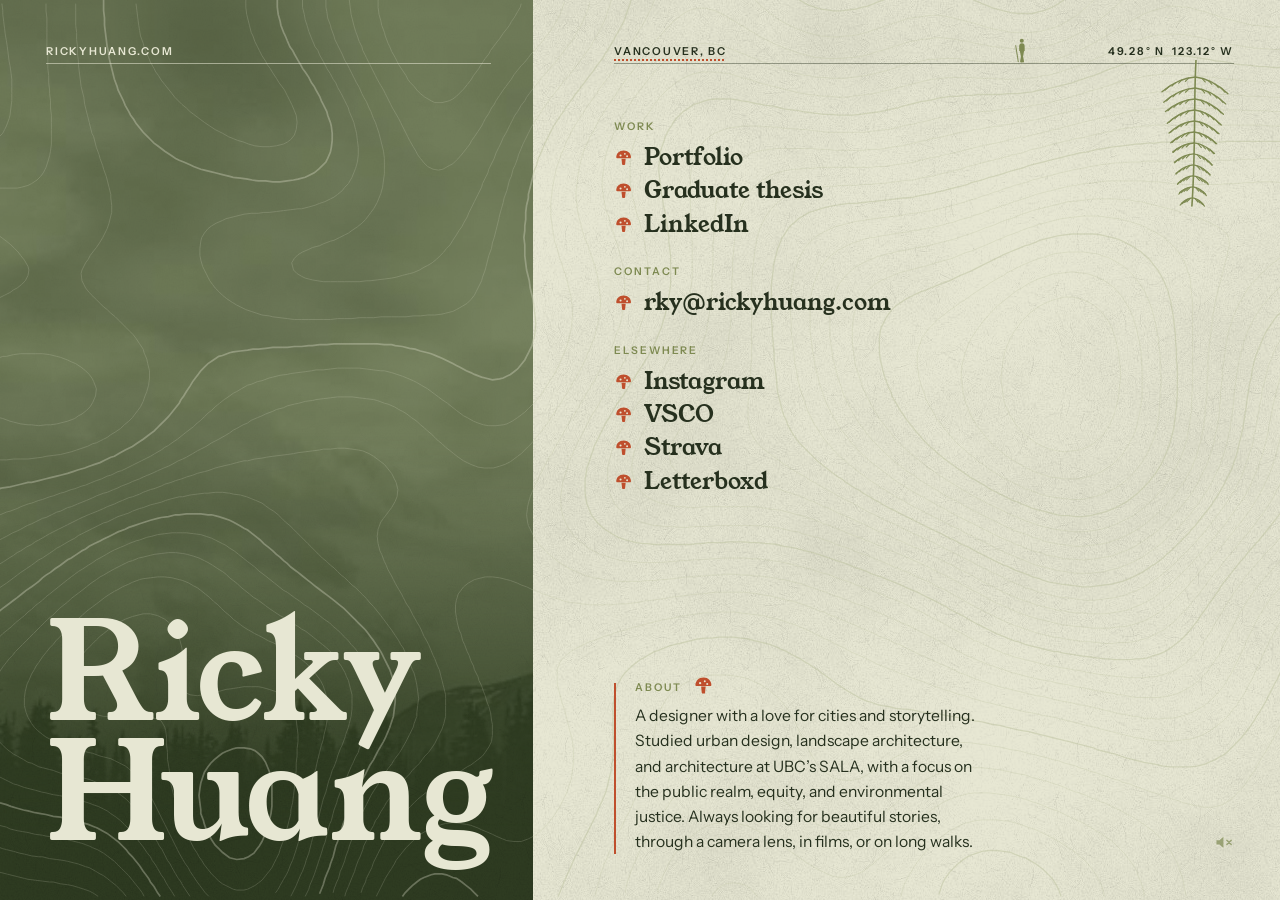
==== commit 93734f14: "Share the hiker's CSS and helpers between index.html and 404.html 404.html carried its own copy of t" ====
--- a/site/index.html
+++ b/site/index.html
@@ -25,6 +25,7 @@
 	<meta name="twitter:title" content="Ricky Huang">
 	<meta name="twitter:description" content="Ricky Huang, designer focused on the public realm, cities, and equity.">
 	<meta name="twitter:image" content="https://rickyhuang.com/og-image.jpg">
+	<link rel="stylesheet" href="hiker.css">
 	<link rel="stylesheet" href="styles.css">
 </head>
 
@@ -452,6 +453,7 @@
 			</div>
 		</section>
 	</main>
+	<script src="hiker.js"></script>
 	<script src="lines.js"></script>
 	<script src="app.js"></script>
 </body>
--- a/site/hiker.css
+++ b/site/hiker.css
@@ -0,0 +1,292 @@
+/* The hiker and his speech bubble: shared by index.html (via styles.css) and 404.html.
+   Link this BEFORE styles.css so page rules of equal weight still win. Uses --ink, --acc, --sec. */
+.hk {
+	position: absolute;
+	left: 0;
+	bottom: 0;
+	z-index: 3;
+	color: var(--sec);
+	transform: translateX(var(--x, 0px));
+	pointer-events: none
+}
+
+.hk .hb {
+	display: block
+}
+
+.hk .walker {
+	display: block;
+	transition: none;
+	transform: scaleX(var(--dir, 1))
+}
+
+.hk .hit {
+	position: absolute;
+	left: -10px;
+	right: -10px;
+	bottom: 0;
+	height: calc(100% + 14px);
+	pointer-events: auto;
+	cursor: pointer;
+	background: none;
+	border: 0;
+	padding: 0
+}
+
+.hk.hop .hb {
+	animation: hop .5s cubic-bezier(.3, .7, .4, 1)
+}
+
+@keyframes hop {
+	0% {
+		transform: none
+	}
+
+	35% {
+		transform: translateY(-7px)
+	}
+
+	70% {
+		transform: none
+	}
+
+	85% {
+		transform: translateY(-2px)
+	}
+
+	100% {
+		transform: none
+	}
+}
+
+.say {
+	position: absolute;
+	bottom: calc(100% + 12px);
+	left: 50%;
+	transform: translate(calc(-50% + var(--bx, 0px)), 0);
+	transform-origin: calc(50% - var(--bx, 0px)) 100%;
+	opacity: 0;
+	scale: .82;
+	rotate: -2deg;
+	translate: 0 6px;
+	pointer-events: none;
+	background: #F4F2E4;
+	color: var(--ink);
+	border: 1.5px solid var(--ink);
+	border-radius: 16px;
+	padding: .6rem .95rem .68rem;
+	font: 400 .95rem/1.28 "Young Serif", Georgia, serif;
+	letter-spacing: 0;
+	text-transform: none;
+	width: max-content;
+	max-width: min(16rem, 76vw);
+	transition: opacity .16s ease, scale .2s ease, rotate .2s ease, translate .2s ease;
+	filter: drop-shadow(2.5px 2.5px 0 rgba(20, 38, 29, .92))
+}
+
+.say.has-photo {
+	max-width: min(17.5rem, 80vw)
+}
+
+.say::after {
+	content: "";
+	position: absolute;
+	top: 100%;
+	left: calc(50% - var(--bx, 0px));
+	width: 11px;
+	height: 11px;
+	background: inherit;
+	border: 1.5px solid var(--ink);
+	border-top: 0;
+	border-left: 0;
+	transform: translate(-50%, -6px) rotate(45deg)
+}
+
+.hk.talk .say {
+	opacity: 1;
+	pointer-events: auto;
+	scale: 1;
+	rotate: var(--rot, -1.5deg);
+	translate: 0 0
+}
+
+.hk.talk .say.v-pop {
+	animation: v-pop .5s cubic-bezier(.3, .9, .4, 1) both
+}
+
+.hk.talk .say.v-bump {
+	animation: v-bump .55s cubic-bezier(.3, .9, .4, 1) both
+}
+
+.hk.talk .say.v-wiggle {
+	animation: v-wiggle .75s ease-out both
+}
+
+.hk.talk .say.v-drop {
+	animation: v-drop .55s cubic-bezier(.3, .9, .4, 1) both
+}
+
+.hk.talk .say.v-swing {
+	animation: v-swing .8s ease-out both
+}
+
+@keyframes v-pop {
+	0% {
+		scale: .8;
+		rotate: -5deg;
+		translate: 0 8px;
+		opacity: 0
+	}
+
+	60% {
+		scale: 1.06;
+		rotate: var(--rot, -1.5deg);
+		translate: 0 -2px;
+		opacity: 1
+	}
+
+	100% {
+		scale: 1;
+		rotate: var(--rot, -1.5deg);
+		translate: 0 0
+	}
+}
+
+@keyframes v-bump {
+	0% {
+		scale: 1 .6;
+		translate: 0 14px;
+		opacity: 0
+	}
+
+	50% {
+		scale: 1.05 1.12;
+		translate: 0 -6px;
+		opacity: 1
+	}
+
+	75% {
+		scale: .98 .96;
+		translate: 0 1px
+	}
+
+	100% {
+		scale: 1;
+		translate: 0 0
+	}
+}
+
+@keyframes v-wiggle {
+	0% {
+		scale: .86;
+		rotate: 0deg;
+		opacity: 0
+	}
+
+	30% {
+		scale: 1.04;
+		rotate: calc(var(--rot, -1.5deg) - 7deg);
+		opacity: 1
+	}
+
+	50% {
+		rotate: calc(var(--rot, -1.5deg) + 6deg)
+	}
+
+	70% {
+		rotate: calc(var(--rot, -1.5deg) - 3deg)
+	}
+
+	85% {
+		rotate: calc(var(--rot, -1.5deg) + 1.5deg)
+	}
+
+	100% {
+		scale: 1;
+		rotate: var(--rot, -1.5deg)
+	}
+}
+
+@keyframes v-drop {
+	0% {
+		translate: 0 -26px;
+		scale: .92;
+		opacity: 0
+	}
+
+	55% {
+		translate: 0 5px;
+		scale: 1.02;
+		opacity: 1
+	}
+
+	75% {
+		translate: 0 -2px
+	}
+
+	100% {
+		translate: 0 0;
+		scale: 1
+	}
+}
+
+@keyframes v-swing {
+	0% {
+		rotate: -16deg;
+		scale: .86;
+		opacity: 0
+	}
+
+	40% {
+		rotate: 8deg;
+		scale: 1.02;
+		opacity: 1
+	}
+
+	65% {
+		rotate: -4deg
+	}
+
+	85% {
+		rotate: 2deg
+	}
+
+	100% {
+		rotate: var(--rot, -1.5deg);
+		scale: 1
+	}
+}
+
+.say .w {
+	display: inline-block;
+	animation: wordIn .3s cubic-bezier(.34, 1.56, .64, 1) both;
+	animation-delay: calc(var(--i)*40ms + 140ms)
+}
+
+@keyframes wordIn {
+	from {
+		opacity: 0;
+		transform: translateY(7px) scale(.9)
+	}
+
+	to {
+		opacity: 1;
+		transform: none
+	}
+}
+
+.say a {
+	color: inherit;
+	text-decoration: underline;
+	text-decoration-color: var(--acc);
+	text-decoration-thickness: 2px;
+	text-underline-offset: 3px
+}
+
+@media (pointer:coarse) {
+	.hk .hit {
+		left: -16px;
+		right: -16px;
+		height: calc(100% + 26px)
+	}
+}
--- a/site/styles.css
+++ b/site/styles.css
@@ -187,289 +187,6 @@
 	pointer-events: none
 }
 
-.hk {
-	position: absolute;
-	left: 0;
-	bottom: 0;
-	z-index: 3;
-	color: var(--sec);
-	transform: translateX(var(--x, 0px));
-	pointer-events: none
-}
-
-.hk .hb {
-	display: block
-}
-
-.hk .walker {
-	display: block;
-	transition: none;
-	transform: scaleX(var(--dir, 1))
-}
-
-.hk .hit {
-	position: absolute;
-	left: -10px;
-	right: -10px;
-	bottom: 0;
-	height: calc(100% + 14px);
-	pointer-events: auto;
-	cursor: pointer;
-	background: none;
-	border: 0;
-	padding: 0
-}
-
-.hk.hop .hb {
-	animation: hop .5s cubic-bezier(.3, .7, .4, 1)
-}
-
-@keyframes hop {
-	0% {
-		transform: none
-	}
-
-	35% {
-		transform: translateY(-7px)
-	}
-
-	70% {
-		transform: none
-	}
-
-	85% {
-		transform: translateY(-2px)
-	}
-
-	100% {
-		transform: none
-	}
-}
-
-.say {
-	position: absolute;
-	bottom: calc(100% + 12px);
-	left: 50%;
-	transform: translate(calc(-50% + var(--bx, 0px)), 0);
-	transform-origin: calc(50% - var(--bx, 0px)) 100%;
-	opacity: 0;
-	scale: .82;
-	rotate: -2deg;
-	translate: 0 6px;
-	pointer-events: none;
-	background: #F4F2E4;
-	color: var(--ink);
-	border: 1.5px solid var(--ink);
-	border-radius: 16px;
-	padding: .6rem .95rem .68rem;
-	font: 400 .95rem/1.28 "Young Serif", Georgia, serif;
-	letter-spacing: 0;
-	text-transform: none;
-	width: max-content;
-	max-width: min(16rem, 76vw);
-	transition: opacity .16s ease, scale .2s ease, rotate .2s ease, translate .2s ease;
-	filter: drop-shadow(2.5px 2.5px 0 rgba(20, 38, 29, .92))
-}
-
-.say.has-photo {
-	max-width: min(17.5rem, 80vw)
-}
-
-.say::after {
-	content: "";
-	position: absolute;
-	top: 100%;
-	left: calc(50% - var(--bx, 0px));
-	width: 11px;
-	height: 11px;
-	background: inherit;
-	border: 1.5px solid var(--ink);
-	border-top: 0;
-	border-left: 0;
-	transform: translate(-50%, -6px) rotate(45deg)
-}
-
-.hk.talk .say {
-	opacity: 1;
-	pointer-events: auto;
-	scale: 1;
-	rotate: var(--rot, -1.5deg);
-	translate: 0 0
-}
-
-.hk.talk .say.v-pop {
-	animation: v-pop .5s cubic-bezier(.3, .9, .4, 1) both
-}
-
-.hk.talk .say.v-bump {
-	animation: v-bump .55s cubic-bezier(.3, .9, .4, 1) both
-}
-
-.hk.talk .say.v-wiggle {
-	animation: v-wiggle .75s ease-out both
-}
-
-.hk.talk .say.v-drop {
-	animation: v-drop .55s cubic-bezier(.3, .9, .4, 1) both
-}
-
-.hk.talk .say.v-swing {
-	animation: v-swing .8s ease-out both
-}
-
-@keyframes v-pop {
-	0% {
-		scale: .8;
-		rotate: -5deg;
-		translate: 0 8px;
-		opacity: 0
-	}
-
-	60% {
-		scale: 1.06;
-		rotate: var(--rot, -1.5deg);
-		translate: 0 -2px;
-		opacity: 1
-	}
-
-	100% {
-		scale: 1;
-		rotate: var(--rot, -1.5deg);
-		translate: 0 0
-	}
-}
-
-@keyframes v-bump {
-	0% {
-		scale: 1 .6;
-		translate: 0 14px;
-		opacity: 0
-	}
-
-	50% {
-		scale: 1.05 1.12;
-		translate: 0 -6px;
-		opacity: 1
-	}
-
-	75% {
-		scale: .98 .96;
-		translate: 0 1px
-	}
-
-	100% {
-		scale: 1;
-		translate: 0 0
-	}
-}
-
-@keyframes v-wiggle {
-	0% {
-		scale: .86;
-		rotate: 0deg;
-		opacity: 0
-	}
-
-	30% {
-		scale: 1.04;
-		rotate: calc(var(--rot, -1.5deg) - 7deg);
-		opacity: 1
-	}
-
-	50% {
-		rotate: calc(var(--rot, -1.5deg) + 6deg)
-	}
-
-	70% {
-		rotate: calc(var(--rot, -1.5deg) - 3deg)
-	}
-
-	85% {
-		rotate: calc(var(--rot, -1.5deg) + 1.5deg)
-	}
-
-	100% {
-		scale: 1;
-		rotate: var(--rot, -1.5deg)
-	}
-}
-
-@keyframes v-drop {
-	0% {
-		translate: 0 -26px;
-		scale: .92;
-		opacity: 0
-	}
-
-	55% {
-		translate: 0 5px;
-		scale: 1.02;
-		opacity: 1
-	}
-
-	75% {
-		translate: 0 -2px
-	}
-
-	100% {
-		translate: 0 0;
-		scale: 1
-	}
-}
-
-@keyframes v-swing {
-	0% {
-		rotate: -16deg;
-		scale: .86;
-		opacity: 0
-	}
-
-	40% {
-		rotate: 8deg;
-		scale: 1.02;
-		opacity: 1
-	}
-
-	65% {
-		rotate: -4deg
-	}
-
-	85% {
-		rotate: 2deg
-	}
-
-	100% {
-		rotate: var(--rot, -1.5deg);
-		scale: 1
-	}
-}
-
-.say .w {
-	display: inline-block;
-	animation: wordIn .3s cubic-bezier(.34, 1.56, .64, 1) both;
-	animation-delay: calc(var(--i)*40ms + 140ms)
-}
-
-@keyframes wordIn {
-	from {
-		opacity: 0;
-		transform: translateY(7px) scale(.9)
-	}
-
-	to {
-		opacity: 1;
-		transform: none
-	}
-}
-
-.say a {
-	color: inherit;
-	text-decoration: underline;
-	text-decoration-color: var(--acc);
-	text-decoration-thickness: 2px;
-	text-underline-offset: 3px
-}
-
 .say .pm {
 	display: flex;
 	align-items: center;
@@ -526,14 +243,6 @@
 	width: 4.2rem;
 	height: 3.15rem;
 	object-fit: cover
-}
-
-@media (pointer:coarse) {
-	.hk .hit {
-		left: -16px;
-		right: -16px;
-		height: calc(100% + 26px)
-	}
 }
 
 .lb {
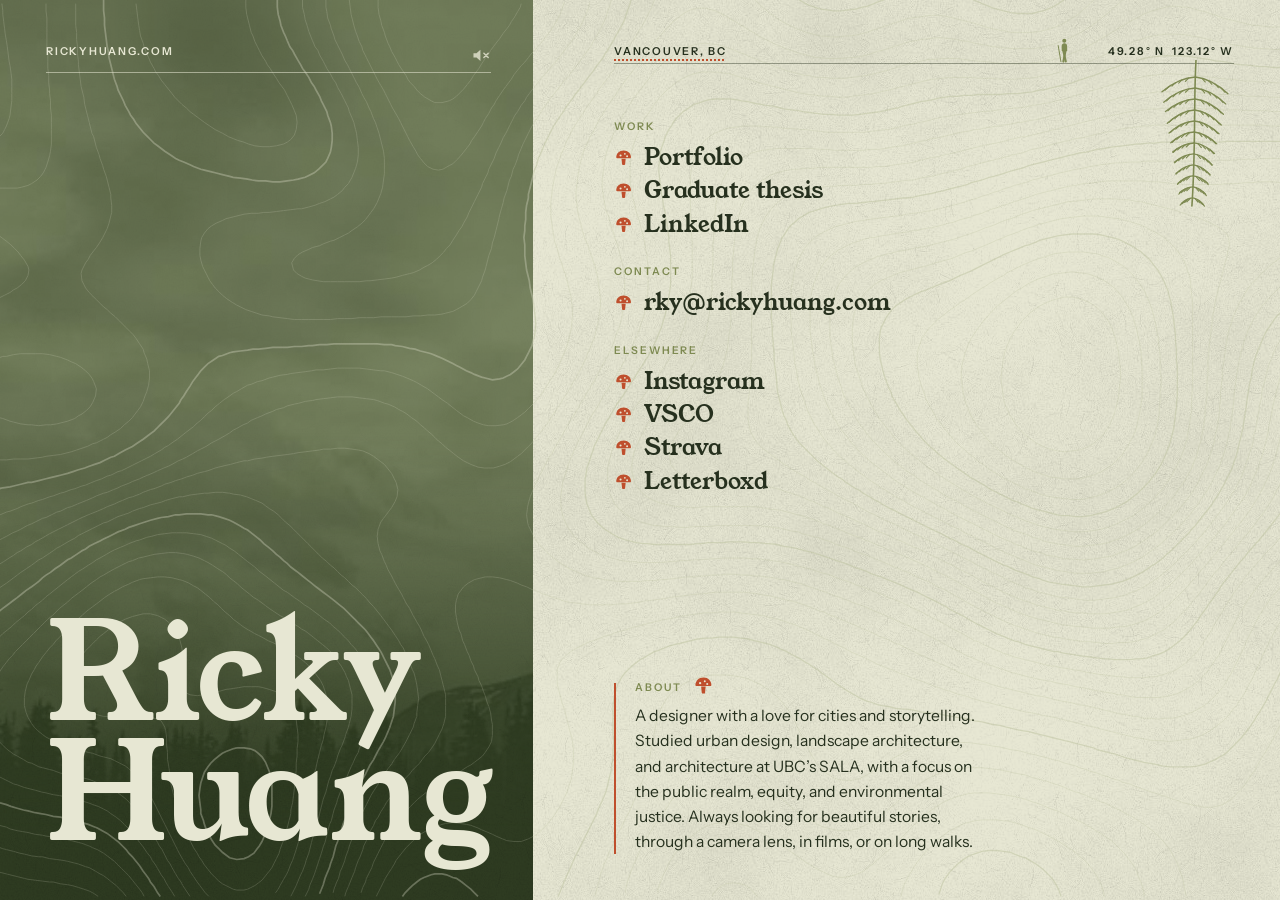
==== commit 4b974383: "Merge branch 'blitz/issue-5-contour-dedupe' into blitz/combined # Conflicts: #	site/index.html" ====
--- a/site/index.html
+++ b/site/index.html
@@ -25,11 +25,18 @@
 	<meta name="twitter:title" content="Ricky Huang">
 	<meta name="twitter:description" content="Ricky Huang, designer focused on the public realm, cities, and equity.">
 	<meta name="twitter:image" content="https://rickyhuang.com/og-image.jpg">
-	<link rel="stylesheet" href="hiker.css">
 	<link rel="stylesheet" href="styles.css">
 </head>
 
 <body><svg width="0" height="0" style="position:absolute" aria-hidden="true">
+		<!-- rough rubber-stamp edge for the egg stamps: wobbles the outline and drops out a few specks -->
+		<filter id="estink" x="-5%" y="-5%" width="110%" height="110%">
+			<feTurbulence type="fractalNoise" baseFrequency=".9" numOctaves="2" seed="4" result="n" />
+			<feDisplacementMap in="SourceGraphic" in2="n" scale="3" result="d" />
+			<feTurbulence type="fractalNoise" baseFrequency=".55" numOctaves="2" seed="9" result="n2" />
+			<feColorMatrix in="n2" type="matrix" values="0 0 0 0 0  0 0 0 0 0  0 0 0 0 0  9 0 0 0 -5.5" result="sp" />
+			<feComposite in="d" in2="sp" operator="out" />
+		</filter>
 		<defs>
 		<path id="ct-mn" d="M509,0 L509,8 L510,16 L512,23 L513,28 L516,36 L517,40 L520,48 L522,52 L524,57 L528,64 L530,68 L532,72 L536,78 L540,84 L542,88 L545,92 L549,96 L552,100 L556,104 L561,108 L568,112 L572,114 L580,114 L588,112 L592,110 L596,107 L600,103 L604,99 L608,94 L612,89 L615,84 L618,80 L621,76 L624,71 L628,65 L632,60 L634,56 L637,52 L640,48 L644,43 L648,37 L652,32 L655,28 L657,24 L660,20 L664,13 L667,8 L668,4 M930,996 L927,992 L923,988 L918,984 L912,982 L904,981 L896,982 L891,984 L886,988 L882,992 L880,996 M1316,996 L1315,992 L1313,984 L1311,980 L1308,974 L1304,968 L1301,964 L1298,960 L1294,956 L1289,952 L1285,948 L1280,944 L1276,942 L1272,939 L1267,936 L1260,932 L1256,930 L1252,928 L1244,924 L1240,922 L1234,920 L1228,918 L1222,916 L1216,914 L1208,912 L1204,912 L1196,911 L1188,911 L1180,911 L1172,912 L1168,913 L1160,915 L1156,917 L1150,920 L1144,923 L1140,926 L1136,929 L1132,932 L1128,936 L1124,940 L1120,944 L1116,948 L1112,953 L1108,958 L1104,964 L1102,968 L1099,972 L1096,978 L1093,984 L1092,988 L1090,996 M477,0 L478,8 L479,16 L480,20 L482,28 L484,35 L486,40 L488,46 L491,52 L492,56 L496,64 L498,68 L500,72 L504,80 L506,84 L508,88 L512,95 L515,100 L517,104 L520,110 L523,116 L525,120 L528,125 L532,132 L534,136 L536,140 L540,148 L542,152 L544,156 L548,163 L551,168 L553,172 L556,176 L560,181 L564,185 L570,188 L576,189 L581,188 L588,184 L592,182 L596,178 L600,174 L604,169 L608,164 L611,160 L613,156 L616,152 L620,146 L624,140 L626,136 L628,132 L632,126 L635,120 L638,116 L640,112 L644,106 L648,100 L651,96 L654,92 L657,88 L660,83 L664,78 L668,73 L672,69 L676,64 L679,60 L683,56 L686,52 L690,48 L693,44 L696,40 L700,35 L704,29 L707,24 L709,20 L712,14 L714,8 L716,2 M0,168 L8,168 L16,168 L24,168 L28,168 L36,168 L44,167 L52,167 L60,165 L67,164 L72,162 L77,160 L84,156 L88,152 L92,148 L94,144 L96,140 L99,132 L100,128 L101,120 L102,112 L102,104 L102,96 L102,88 L101,80 L100,73 L99,68 L98,60 L97,52 L96,45 L95,40 L94,32 L93,24 L92,16 L92,12 L91,4 M1360,996 L1360,992 L1358,984 L1356,979 L1353,972 L1352,968 L1348,961 L1344,956 L1341,952 L1338,948 L1334,944 L1330,940 L1326,936 L1321,932 L1316,929 L1312,926 L1308,924 L1302,920 L1296,917 L1292,914 L1287,912 L1280,909 L1276,907 L1270,904 L1264,901 L1260,900 L1252,897 L1248,895 L1240,892 L1236,891 L1228,888 L1224,887 L1216,885 L1210,884 L1204,883 L1196,882 L1188,881 L1180,881 L1172,881 L1164,882 L1157,884 L1152,885 L1145,888 L1140,890 L1136,892 L1130,896 L1124,900 L1120,903 L1116,906 L1112,910 L1108,913 L1104,917 L1100,921 L1096,925 L1092,929 L1088,933 L1084,937 L1080,941 L1076,945 L1072,948 L1068,952 L1063,956 L1059,960 L1053,964 L1048,968 L1044,970 L1039,972 L1032,974 L1024,975 L1016,974 L1010,972 L1004,969 L1000,967 L994,964 L988,960 L984,958 L980,955 L976,952 L970,948 L964,944 L960,941 L956,938 L952,936 L946,932 L940,928 L936,926 L932,924 L924,920 L920,918 L913,916 L908,915 L900,914 L892,914 L884,915 L880,916 L872,919 L868,921 L864,924 L859,928 L854,932 L850,936 L846,940 L843,944 L839,948 L836,953 L832,959 L830,964 L828,968 L824,976 L823,980 L820,988 L820,992 M451,0 L451,8 L452,13 L453,20 L456,28 L457,32 L460,40 L461,44 L464,50 L467,56 L469,60 L472,67 L475,72 L477,76 L480,82 L483,88 L485,92 L488,97 L491,104 L493,108 L496,113 L499,120 L501,124 L504,132 L506,136 L508,142 L510,148 L512,156 L513,160 L515,168 L516,176 L516,181 L516,188 L516,193 L515,200 L514,208 L512,215 L510,220 L508,225 L504,232 L501,236 L498,240 L495,244 L491,248 L486,252 L480,256 L476,259 L472,261 L466,264 L460,267 L456,268 L448,271 L444,273 L436,275 L432,277 L425,280 L420,283 L416,287 L413,292 L415,300 L419,304 L424,307 L428,309 L436,311 L442,312 L448,313 L456,313 L464,313 L472,313 L480,313 L488,313 L496,312 L500,312 L508,311 L516,310 L524,309 L529,308 L536,306 L544,304 L548,303 L555,300 L560,297 L564,295 L569,292 L574,288 L578,284 L582,280 L585,276 L589,272 L592,267 L596,261 L599,256 L602,252 L604,248 L608,241 L610,236 L612,232 L616,224 L618,220 L620,216 L624,208 L625,204 L628,198 L631,192 L632,188 L636,180 L638,176 L640,170 L643,164 L645,160 L648,153 L651,148 L653,144 L656,138 L659,132 L661,128 L664,124 L668,117 L672,112 L674,108 L677,104 L680,100 L684,95 L688,90 L692,85 L696,81 L700,76 L703,72 L707,68 L710,64 L713,60 L716,56 L720,51 L724,46 L728,40 L730,36 L732,32 L736,25 L738,20 L740,16 L743,8 L744,3 M0,199 L8,200 L16,200 L20,200 L28,201 L36,202 L44,203 L52,204 L56,205 L64,206 L72,207 L80,208 L84,209 L92,209 L100,209 L108,209 L113,208 L120,206 L124,204 L130,200 L134,196 L137,192 L140,186 L142,180 L144,173 L145,168 L146,160 L146,152 L146,144 L146,136 L146,128 L145,120 L145,112 L144,104 L144,100 L143,92 L143,84 L142,76 L142,68 L142,60 L141,52 L141,44 L141,36 L141,28 L141,20 L140,12 L140,4 M0,447 L4,441 L7,436 L9,432 L8,427 L4,421 L0,417 M1596,765 L1590,768 L1584,772 L1580,774 L1576,777 L1572,781 L1568,785 L1564,789 L1560,793 L1556,798 L1552,804 L1549,808 L1546,812 L1544,816 L1540,823 L1538,828 L1536,832 L1532,840 L1531,844 L1528,852 L1527,856 L1525,864 L1524,869 L1523,876 L1523,884 L1523,892 L1524,897 L1525,904 L1528,912 L1530,916 L1532,921 L1536,928 L1538,932 L1541,936 L1544,940 L1548,945 L1552,950 L1556,955 L1560,959 L1564,963 L1568,967 L1572,971 L1576,975 L1580,978 L1584,982 L1588,987 L1592,992 M1407,996 L1405,988 L1404,981 L1403,976 L1400,968 L1399,964 L1396,957 L1393,952 L1391,948 L1388,943 L1384,938 L1380,933 L1376,929 L1372,925 L1368,922 L1364,919 L1360,916 L1354,912 L1348,908 L1344,906 L1340,904 L1333,900 L1328,898 L1324,896 L1316,892 L1312,891 L1306,888 L1300,886 L1296,884 L1288,881 L1284,880 L1276,877 L1272,875 L1264,872 L1260,871 L1252,868 L1248,867 L1240,865 L1236,864 L1228,861 L1222,860 L1216,859 L1208,857 L1203,856 L1196,855 L1188,854 L1180,853 L1172,853 L1164,853 L1156,854 L1148,855 L1143,856 L1136,858 L1131,860 L1124,863 L1120,865 L1115,868 L1109,872 L1104,876 L1100,879 L1096,882 L1092,886 L1088,889 L1084,893 L1080,896 L1075,900 L1071,904 L1065,908 L1060,912 L1056,914 L1052,916 L1044,920 L1040,921 L1032,923 L1024,923 L1016,922 L1008,920 L1004,919 L997,916 L992,913 L988,911 L983,908 L977,904 L972,900 L968,897 L964,893 L960,890 L956,886 L952,883 L948,879 L944,875 L940,871 L936,868 L932,864 L927,860 L922,856 L916,852 L912,849 L908,847 L900,845 L896,844 L888,844 L884,845 L876,848 L872,850 L868,853 L864,856 L860,860 L856,864 L852,868 L848,873 L844,878 L840,883 L836,888 L833,892 L831,896 L828,900 L824,905 L820,911 L817,916 L814,920 L812,924 L808,930 L805,936 L803,940 L800,945 L797,952 L795,956 L792,963 L790,968 L788,974 L786,980 L784,988 L784,992 M96,396 L92,396 L84,399 L80,400 L72,403 L68,405 L61,408 L56,411 L52,414 L48,417 L44,420 L40,426 L40,431 L43,436 L47,440 L52,444 L56,447 L60,450 L64,452 L71,456 L76,459 L80,461 L88,464 L92,465 L100,468 L104,469 L112,471 L120,472 L124,472 L132,473 L140,472 L145,472 L152,471 L160,469 L164,468 L172,465 L176,462 L180,460 L185,456 L189,452 L192,447 L195,440 L196,432 L193,424 L191,420 L188,416 L184,412 L179,408 L173,404 L168,402 L164,400 L156,397 L152,396 L144,394 L136,393 L128,393 L120,393 L112,393 L104,394 L96,396 M425,0 L425,8 L427,16 L428,22 L430,28 L432,35 L434,40 L436,45 L439,52 L442,56 L444,61 L448,68 L450,72 L452,76 L456,82 L459,88 L462,92 L464,97 L468,104 L470,108 L472,112 L476,120 L477,124 L480,131 L482,136 L484,144 L485,148 L486,156 L487,164 L487,172 L486,180 L484,187 L482,192 L480,197 L476,204 L472,208 L469,212 L464,216 L460,219 L456,221 L450,224 L444,226 L439,228 L432,230 L424,232 L420,232 L412,233 L404,234 L396,235 L388,236 L382,236 L376,237 L368,237 L360,238 L352,240 L348,241 L340,243 L336,245 L329,248 L324,251 L320,254 L316,259 L313,264 L312,268 L311,276 L311,284 L312,289 L314,296 L316,300 L320,308 L322,312 L325,316 L328,320 L332,324 L336,328 L341,332 L347,336 L352,339 L356,341 L362,344 L368,346 L374,348 L380,350 L388,351 L392,352 L400,353 L408,354 L416,355 L424,355 L432,355 L440,355 L448,355 L456,355 L464,354 L472,354 L480,354 L488,353 L496,353 L504,353 L512,352 L520,352 L524,352 L532,352 L540,352 L548,351 L556,351 L564,350 L572,350 L580,349 L584,348 L592,346 L596,344 L603,340 L608,337 L612,333 L616,328 L618,324 L620,320 L624,312 L625,308 L628,300 L629,296 L631,288 L632,284 L635,276 L636,270 L638,264 L640,256 L641,252 L643,244 L644,239 L646,232 L648,225 L649,220 L652,212 L653,208 L655,200 L657,196 L659,188 L661,184 L664,176 L665,172 L668,165 L670,160 L672,156 L676,148 L678,144 L680,140 L684,134 L688,128 L690,124 L693,120 L696,116 L700,110 L704,105 L708,100 L711,96 L714,92 L717,88 L721,84 L724,80 L728,75 L732,70 L736,64 L739,60 L742,56 L745,52 L748,46 L752,40 L754,36 L756,32 L760,24 L762,20 L764,13 L766,8 L768,0 M0,230 L8,230 L16,231 L21,232 L28,233 L36,235 L40,237 L48,239 L52,241 L59,244 L64,247 L68,249 L74,252 L80,256 L84,259 L88,262 L92,265 L96,268 L101,272 L105,276 L109,280 L112,284 L116,289 L120,296 L121,300 L120,306 L117,312 L113,316 L108,320 L104,322 L100,325 L94,328 L88,331 L84,333 L76,336 L72,337 L65,340 L60,341 L52,344 L48,345 L40,346 L32,348 L28,348 L20,349 L12,349 L4,349 M0,533 L4,530 L8,527 L12,524 L20,520 L24,518 L31,516 L36,515 L44,513 L51,512 L56,512 L64,511 L72,511 L80,511 L88,511 L96,511 L104,510 L112,510 L120,510 L128,509 L136,508 L140,507 L148,506 L156,505 L160,504 L168,502 L174,500 L180,498 L186,496 L192,493 L196,492 L204,488 L208,486 L212,483 L217,480 L223,476 L227,472 L232,468 L236,464 L239,460 L242,456 L245,452 L248,446 L250,440 L252,435 L254,428 L255,420 L255,412 L253,404 L252,399 L249,392 L248,388 L244,382 L240,376 L237,372 L233,368 L229,364 L225,360 L221,356 L217,352 L212,348 L208,344 L204,341 L200,337 L196,333 L192,329 L188,325 L184,320 L182,316 L180,312 L179,304 L180,300 L184,292 L187,288 L189,284 L192,280 L196,275 L200,269 L203,264 L205,260 L208,254 L210,248 L212,240 L213,236 L213,228 L212,220 L212,216 L210,208 L208,200 L207,196 L204,188 L203,184 L200,176 L199,172 L196,164 L195,160 L193,152 L191,148 L189,140 L188,136 L186,128 L184,120 L183,116 L182,108 L180,100 L179,96 L178,88 L177,80 L176,72 L176,68 L175,60 L175,52 L174,44 L174,36 L173,28 L173,20 L173,12 L173,4 M1596,705 L1591,708 L1585,712 L1580,715 L1576,718 L1572,722 L1568,725 L1564,729 L1560,733 L1556,737 L1552,742 L1548,747 L1545,752 L1542,756 L1539,760 L1536,765 L1532,771 L1529,776 L1527,780 L1524,785 L1520,791 L1517,796 L1515,800 L1512,805 L1508,812 L1506,816 L1504,820 L1500,827 L1497,832 L1495,836 L1492,840 L1488,847 L1485,852 L1483,856 L1480,860 L1476,866 L1472,872 L1469,876 L1465,880 L1461,884 L1457,888 L1452,891 L1448,894 L1440,896 L1436,897 L1428,897 L1422,896 L1416,895 L1408,893 L1404,892 L1396,889 L1392,888 L1384,885 L1380,884 L1372,881 L1368,880 L1360,877 L1356,876 L1348,873 L1344,871 L1336,869 L1332,867 L1324,865 L1320,863 L1312,861 L1308,859 L1300,857 L1296,855 L1288,853 L1284,851 L1276,849 L1272,848 L1264,845 L1259,844 L1252,842 L1244,840 L1240,839 L1232,837 L1228,836 L1220,834 L1212,833 L1208,832 L1200,830 L1192,829 L1187,828 L1180,827 L1172,826 L1164,825 L1156,825 L1148,825 L1140,825 L1132,825 L1124,826 L1116,828 L1112,829 L1104,831 L1100,833 L1093,836 L1088,839 L1084,841 L1079,844 L1073,848 L1068,851 L1064,854 L1060,856 L1054,860 L1048,863 L1044,865 L1036,867 L1028,867 L1020,866 L1015,864 L1008,860 L1004,857 L1000,852 L996,848 L994,844 L991,840 L988,834 L985,828 L983,824 L980,818 L977,812 L975,808 L972,801 L969,796 L967,792 L964,788 L960,783 L956,778 L952,774 L948,771 L944,767 L939,764 L933,760 L928,758 L924,756 L916,753 L911,752 L904,751 L896,750 L888,750 L880,750 L872,751 L868,752 L860,755 L856,756 L848,760 L844,763 L840,766 L836,769 L832,773 L828,779 L825,784 L823,788 L820,796 L819,800 L817,808 L816,813 L815,820 L813,828 L812,834 L811,840 L809,848 L808,852 L805,860 L804,864 L801,872 L800,876 L796,884 L794,888 L792,893 L789,900 L787,904 L784,909 L781,916 L779,920 L776,925 L773,932 L771,936 L768,942 L765,948 L764,952 L760,960 L759,964 L756,972 L755,976 L753,984 L752,988 L750,996 M362,0 L362,8 L363,16 L364,20 L366,28 L368,36 L370,40 L372,46 L375,52 L377,56 L380,62 L384,68 L386,72 L389,76 L392,81 L396,87 L399,92 L402,96 L405,100 L408,106 L411,112 L413,116 L416,123 L418,128 L419,136 L418,144 L416,150 L412,155 L408,158 L404,160 L396,162 L388,163 L380,163 L372,162 L365,160 L360,158 L353,156 L348,154 L343,152 L336,148 L332,146 L328,144 L322,140 L316,136 L312,133 L308,130 L304,127 L300,124 L296,120 L291,116 L287,112 L283,108 L280,104 L276,99 L272,94 L268,89 L265,84 L262,80 L260,76 L256,69 L254,64 L252,60 L249,52 L248,48 L245,40 L244,34 L243,28 L242,20 L241,12 L240,4 M928,0 L932,4 L936,8 L940,11 L944,15 L948,17 L952,20 L958,24 L964,27 L968,29 L974,32 L980,34 L985,36 L992,38 L1000,40 L1004,40 L1012,41 L1020,41 L1028,40 L1032,40 L1040,39 L1048,37 L1052,36 L1060,33 L1064,32 L1072,29 L1076,28 L1084,25 L1088,24 L1096,21 L1102,20 L1108,19 L1116,18 L1124,17 L1132,17 L1140,18 L1148,20 L1152,21 L1160,23 L1164,24 L1172,26 L1178,28 L1184,30 L1192,32 L1196,33 L1204,34 L1212,36 L1216,36 L1224,36 L1232,36 L1236,36 L1244,35 L1252,33 L1256,32 L1264,29 L1268,27 L1274,24 L1280,20 L1284,18 L1288,15 L1292,11 L1296,8 L1300,4 L1304,0 M1596,621 L1592,624 L1586,628 L1580,632 L1576,634 L1572,637 L1567,640 L1561,644 L1556,647 L1552,650 L1548,653 L1544,656 L1539,660 L1535,664 L1530,668 L1526,672 L1523,676 L1519,680 L1516,684 L1512,690 L1508,696 L1506,700 L1504,704 L1500,711 L1498,716 L1496,720 L1492,728 L1490,732 L1488,737 L1485,744 L1483,748 L1480,755 L1477,760 L1475,764 L1472,770 L1468,776 L1465,780 L1463,784 L1459,788 L1456,792 L1452,797 L1448,801 L1444,804 L1439,808 L1433,812 L1428,815 L1424,817 L1416,820 L1412,821 L1404,822 L1396,823 L1388,824 L1380,823 L1372,823 L1364,822 L1356,820 L1352,820 L1344,818 L1336,816 L1332,815 L1324,813 L1320,812 L1312,810 L1305,808 L1300,807 L1292,805 L1288,804 L1280,802 L1272,800 L1268,799 L1260,797 L1254,796 L1248,795 L1240,793 L1235,792 L1228,791 L1220,789 L1216,788 L1208,786 L1200,784 L1196,783 L1188,781 L1183,780 L1176,778 L1169,776 L1164,774 L1156,772 L1152,771 L1144,768 L1140,767 L1132,764 L1128,763 L1121,760 L1116,758 L1110,756 L1104,754 L1099,752 L1092,749 L1088,748 L1080,744 L1076,743 L1069,740 L1064,738 L1060,736 L1052,732 L1048,730 L1043,728 L1036,725 L1032,723 L1027,720 L1020,717 L1016,715 L1011,712 L1004,709 L1000,707 L994,704 L988,701 L984,699 L976,696 L972,694 L965,692 L960,690 L953,688 L948,687 L940,685 L936,684 L928,683 L920,682 L912,681 L904,680 L896,680 L888,680 L880,681 L872,681 L864,682 L856,683 L852,684 L844,685 L836,687 L830,688 L824,689 L816,691 L812,692 L804,694 L797,696 L792,697 L784,700 L780,701 L772,703 L768,705 L760,707 L756,709 L748,712 L744,713 L738,716 L732,719 L728,721 L723,724 L718,728 L714,732 L711,736 L708,744 L708,748 L708,756 L708,760 L710,768 L712,775 L713,780 L716,788 L717,792 L719,800 L720,804 L722,812 L724,819 L725,824 L726,832 L726,840 L726,848 L725,856 L724,863 L723,868 L720,876 L719,880 L716,886 L713,892 L711,896 L708,901 L704,907 L700,912 L697,916 L693,920 L689,924 L684,928 L680,930 L676,932 L668,935 L660,935 L652,934 L647,932 L640,929 L636,927 L629,924 L624,922 L620,920 L612,917 L607,916 L600,915 L592,914 L584,915 L580,916 L572,919 L568,920 L561,924 L556,927 L552,930 L548,934 L544,938 L540,942 L536,947 L532,952 L529,956 L527,960 L524,965 L520,971 L517,976 L515,980 L512,986 L509,992 L507,996 M0,626 L4,623 L9,620 L14,616 L20,612 L24,609 L28,606 L32,603 L37,600 L43,596 L48,593 L52,591 L56,588 L64,584 L68,582 L72,580 L80,576 L84,574 L89,572 L96,569 L100,568 L108,565 L112,563 L120,560 L124,559 L132,556 L136,555 L144,552 L148,551 L156,548 L160,547 L168,544 L172,543 L180,540 L184,539 L191,536 L196,534 L202,532 L208,529 L212,528 L220,524 L224,523 L230,520 L236,517 L240,515 L246,512 L252,509 L256,507 L261,504 L268,500 L272,497 L276,495 L280,492 L286,488 L291,484 L296,480 L300,477 L304,474 L308,470 L312,467 L316,463 L320,459 L324,456 L328,452 L333,448 L338,444 L344,440 L348,437 L352,435 L357,432 L364,428 L368,427 L375,424 L380,423 L388,420 L392,419 L400,417 L408,416 L412,415 L420,414 L428,413 L435,412 L440,411 L448,411 L456,410 L464,409 L472,409 L480,409 L488,409 L496,410 L504,411 L512,412 L516,412 L524,414 L530,416 L536,418 L541,420 L548,423 L552,425 L557,428 L564,432 L568,435 L572,438 L576,441 L580,444 L586,448 L591,452 L596,456 L600,459 L604,462 L608,464 L615,468 L620,470 L626,472 L632,473 L640,473 L648,472 L652,471 L658,468 L664,464 L668,461 L672,458 L676,454 L680,450 L684,446 L688,441 L692,436 L694,432 L697,428 L700,423 L704,417 L707,412 L709,408 L712,401 L714,396 L716,392 L719,384 L720,380 L722,372 L724,364 L724,360 L725,352 L725,344 L724,336 L724,332 L722,324 L720,316 L719,312 L717,304 L715,300 L713,292 L711,288 L709,280 L708,276 L705,268 L704,261 L703,256 L702,248 L701,240 L701,232 L701,224 L702,216 L703,208 L704,202 L705,196 L707,188 L708,184 L711,176 L712,172 L716,164 L717,160 L720,154 L723,148 L725,144 L728,139 L732,133 L735,128 L738,124 L740,120 L744,115 L748,109 L752,104 L754,100 L757,96 L760,92 L764,87 L768,81 L772,76 L774,72 L777,68 L780,64 L784,58 L788,52 L790,48 L793,44 L796,39 L800,32 L803,28 L805,24 L808,18 L811,12 L813,8 L816,0 M76,996 L68,992 L64,990 L60,988 L53,984 L48,981 L44,978 L40,976 L34,972 L28,969 L24,966 L20,964 L14,960 L8,956 L4,954 L0,952 M1596,577 L1592,582 L1588,586 L1584,590 L1580,594 L1576,598 L1572,602 L1568,605 L1564,608 L1559,612 L1554,616 L1549,620 L1544,624 L1540,627 L1536,630 L1532,634 L1528,637 L1524,641 L1520,644 L1516,648 L1512,652 L1508,657 L1504,661 L1500,666 L1496,672 L1493,676 L1491,680 L1488,684 L1484,692 L1482,696 L1480,700 L1476,708 L1474,712 L1472,717 L1469,724 L1467,728 L1464,734 L1461,740 L1459,744 L1456,750 L1452,756 L1450,760 L1447,764 L1444,768 L1440,772 L1436,776 L1432,780 L1427,784 L1420,788 L1416,790 L1412,792 L1404,795 L1400,796 L1392,798 L1384,798 L1376,799 L1368,798 L1360,798 L1352,796 L1348,796 L1340,794 L1332,793 L1328,792 L1320,790 L1312,788 L1308,787 L1300,785 L1294,784 L1288,783 L1280,781 L1275,780 L1268,779 L1260,777 L1256,776 L1248,774 L1240,773 L1236,772 L1228,770 L1220,768 L1216,767 L1208,765 L1203,764 L1196,762 L1189,760 L1184,758 L1177,756 L1172,754 L1167,752 L1160,749 L1156,748 L1148,744 L1144,742 L1139,740 L1132,737 L1128,735 L1121,732 L1116,729 L1112,728 L1104,724 L1100,722 L1096,720 L1088,716 L1084,715 L1078,712 L1072,709 L1068,708 L1060,704 L1056,702 L1051,700 L1044,697 L1040,695 L1032,692 L1028,690 L1023,688 L1016,685 L1012,684 L1004,680 L1000,679 L993,676 L988,674 L982,672 L976,670 L969,668 L964,667 L956,665 L952,664 L944,662 L936,661 L932,660 L924,659 L916,658 L908,658 L900,658 L892,658 L884,658 L876,659 L868,660 L863,660 L856,661 L848,662 L840,663 L832,664 L828,665 L820,666 L812,667 L804,668 L800,669 L792,670 L784,671 L776,671 L768,672 L764,672 L756,672 L748,672 L744,672 L736,671 L728,670 L720,669 L716,668 L708,665 L704,664 L696,661 L692,660 L684,656 L680,655 L674,652 L668,650 L664,648 L656,645 L652,644 L644,642 L636,641 L628,641 L620,643 L616,644 L609,648 L604,652 L601,656 L598,660 L596,667 L595,672 L595,680 L596,686 L597,692 L599,700 L601,704 L603,712 L605,716 L608,724 L610,728 L612,734 L615,740 L616,744 L620,752 L621,756 L624,762 L626,768 L628,773 L630,780 L632,785 L634,792 L635,800 L636,805 L636,812 L636,817 L635,824 L632,830 L628,836 L625,840 L620,844 L616,847 L612,850 L608,852 L602,856 L596,860 L592,862 L588,864 L582,868 L576,871 L572,874 L568,877 L563,880 L558,884 L553,888 L549,892 L545,896 L541,900 L537,904 L534,908 L531,912 L528,916 L524,921 L520,927 L517,932 L515,936 L512,942 L509,948 L507,952 L504,958 L502,964 L500,968 L496,976 L495,980 L492,986 L490,992 M0,659 L4,656 L9,652 L14,648 L20,644 L24,641 L28,639 L32,636 L38,632 L44,628 L48,625 L52,623 L56,620 L62,616 L68,612 L72,610 L76,607 L82,604 L88,600 L92,598 L96,596 L103,592 L108,590 L112,588 L119,584 L124,582 L128,580 L136,576 L140,575 L146,572 L152,569 L156,568 L164,564 L168,563 L175,560 L180,558 L185,556 L192,553 L196,551 L204,548 L208,547 L215,544 L220,542 L224,540 L232,537 L236,535 L244,532 L248,530 L253,528 L260,525 L264,523 L271,520 L276,518 L280,516 L287,512 L292,510 L296,508 L303,504 L308,501 L312,499 L318,496 L324,492 L328,490 L332,488 L339,484 L344,481 L348,478 L352,476 L359,472 L364,470 L368,467 L375,464 L380,462 L384,460 L392,457 L396,455 L404,453 L408,451 L416,449 L421,448 L428,446 L436,445 L440,444 L448,443 L456,442 L464,441 L472,441 L480,441 L488,442 L496,443 L504,444 L508,445 L516,448 L520,449 L527,452 L532,455 L536,457 L541,460 L546,464 L552,468 L556,472 L560,475 L564,479 L568,482 L572,486 L576,490 L580,493 L584,497 L588,500 L593,504 L598,508 L604,512 L608,514 L612,516 L620,519 L627,520 L632,520 L637,520 L644,518 L650,516 L656,513 L660,510 L664,507 L668,504 L672,500 L676,496 L680,492 L684,487 L688,482 L692,477 L696,472 L699,468 L701,464 L704,460 L708,454 L712,448 L714,444 L717,440 L720,435 L724,428 L726,424 L729,420 L732,414 L735,408 L737,404 L740,398 L742,392 L744,388 L747,380 L749,376 L751,368 L752,364 L754,356 L755,348 L756,340 L756,332 L755,324 L754,316 L753,308 L752,304 L750,296 L748,290 L746,284 L744,279 L742,272 L740,268 L737,260 L736,256 L734,248 L732,241 L731,236 L730,228 L729,220 L729,212 L730,204 L731,196 L732,189 L733,184 L735,176 L736,172 L739,164 L741,160 L744,153 L747,148 L749,144 L752,138 L755,132 L758,128 L760,124 L764,118 L768,112 L771,108 L774,104 L776,100 L780,95 L784,89 L788,84 L791,80 L794,76 L797,72 L800,68 L804,62 L808,57 L812,52 L815,48 L819,44 L822,40 L826,36 L829,32 L833,28 L837,24 L842,20 L847,16 L852,13 L856,11 L864,9 L872,9 L880,11 L884,12 L892,16 L896,18 L900,21 L906,24 L912,28 L916,30 L920,33 L926,36 L932,40 L936,42 L940,44 L948,48 L952,50 L957,52 L964,55 L968,56 L976,59 L980,60 L988,62 L996,64 L1000,64 L1008,65 L1016,65 L1024,65 L1032,64 L1036,64 L1044,63 L1052,61 L1056,60 L1064,57 L1069,56 L1076,54 L1081,52 L1088,50 L1094,48 L1100,46 L1108,45 L1112,44 L1120,43 L1128,42 L1136,42 L1144,43 L1152,44 L1156,45 L1164,46 L1172,48 L1176,49 L1184,50 L1192,52 L1196,52 L1204,53 L1212,54 L1220,54 L1228,54 L1236,54 L1244,53 L1248,52 L1256,50 L1263,48 L1268,46 L1274,44 L1280,41 L1284,39 L1290,36 L1296,32 L1300,30 L1304,27 L1308,24 L1313,20 L1318,16 L1323,12 L1327,8 L1332,4 L1336,0 M198,996 L192,992 L188,990 L182,988 L176,986 L169,984 L164,983 L156,982 L148,980 L144,980 L136,979 L128,978 L120,977 L116,976 L108,974 L100,972 L96,971 L88,969 L84,967 L76,964 L72,962 L67,960 L60,957 L56,955 L51,952 L44,949 L40,946 L35,944 L28,940 L24,938 L20,935 L14,932 L8,928 L4,926 L0,924 M1596,464 L1593,472 L1592,477 L1590,484 L1589,492 L1588,496 L1586,504 L1585,512 L1584,516 L1582,524 L1580,532 L1579,536 L1576,544 L1575,548 L1572,554 L1569,560 L1567,564 L1564,568 L1560,574 L1556,579 L1552,584 L1548,588 L1545,592 L1541,596 L1537,600 L1532,604 L1528,608 L1524,612 L1520,616 L1516,619 L1512,623 L1508,627 L1504,631 L1500,636 L1496,640 L1493,644 L1489,648 L1486,652 L1483,656 L1480,660 L1476,666 L1472,672 L1470,676 L1467,680 L1464,686 L1461,692 L1459,696 L1456,702 L1453,708 L1451,712 L1448,718 L1445,724 L1443,728 L1440,732 L1436,738 L1432,744 L1429,748 L1425,752 L1421,756 L1416,760 L1412,763 L1408,765 L1403,768 L1396,771 L1392,772 L1384,774 L1376,775 L1368,775 L1360,775 L1352,775 L1344,774 L1336,772 L1332,772 L1324,770 L1316,769 L1311,768 L1304,767 L1296,765 L1291,764 L1284,763 L1276,761 L1270,760 L1264,759 L1256,757 L1250,756 L1244,755 L1236,753 L1231,752 L1224,750 L1216,748 L1212,747 L1204,744 L1200,743 L1192,740 L1188,739 L1181,736 L1176,734 L1172,732 L1164,729 L1160,727 L1155,724 L1148,721 L1144,719 L1139,716 L1132,712 L1128,710 L1124,708 L1116,704 L1112,702 L1108,700 L1100,696 L1096,694 L1091,692 L1084,689 L1080,687 L1073,684 L1068,682 L1063,680 L1056,677 L1052,675 L1044,672 L1040,671 L1033,668 L1028,666 L1023,664 L1016,662 L1012,660 L1004,657 L1000,656 L992,653 L988,652 L980,649 L975,648 L968,646 L960,644 L956,644 L948,642 L940,641 L933,640 L928,640 L920,639 L912,639 L904,638 L896,638 L888,639 L880,639 L872,640 L868,640 L860,641 L852,641 L844,642 L836,643 L828,644 L824,644 L816,645 L808,645 L800,646 L792,646 L784,646 L776,646 L768,645 L760,644 L756,643 L748,642 L742,640 L736,638 L731,636 L724,633 L720,631 L715,628 L709,624 L704,620 L700,617 L696,613 L692,609 L688,605 L684,600 L682,596 L680,592 L676,584 L675,580 L674,572 L675,564 L676,559 L678,552 L680,547 L683,540 L685,536 L688,529 L691,524 L693,520 L696,514 L699,508 L702,504 L704,500 L708,493 L711,488 L713,484 L716,479 L720,472 L722,468 L725,464 L728,459 L732,452 L734,448 L737,444 L740,438 L744,432 L746,428 L749,424 L752,418 L755,412 L757,408 L760,403 L764,396 L766,392 L768,387 L771,380 L772,376 L775,368 L777,364 L779,356 L780,351 L781,344 L782,336 L783,328 L783,320 L783,312 L782,304 L781,296 L780,291 L778,284 L776,276 L775,272 L772,264 L771,260 L768,252 L767,248 L765,240 L763,236 L761,228 L760,222 L759,216 L758,208 L758,200 L759,192 L760,184 L760,180 L762,172 L764,166 L766,160 L768,155 L771,148 L773,144 L776,138 L779,132 L781,128 L784,124 L788,117 L791,112 L794,108 L797,104 L800,100 L804,95 L808,90 L812,85 L816,80 L820,76 L824,72 L828,68 L832,65 L836,62 L840,59 L845,56 L852,52 L856,51 L864,49 L872,48 L880,49 L888,50 L894,52 L900,54 L905,56 L912,59 L916,60 L924,64 L928,65 L934,68 L940,70 L945,72 L952,75 L956,76 L964,79 L969,80 L976,82 L984,84 L988,84 L996,86 L1004,86 L1012,87 L1020,87 L1028,87 L1036,86 L1044,85 L1050,84 L1056,83 L1064,81 L1068,80 L1076,78 L1081,76 L1088,74 L1095,72 L1100,71 L1108,69 L1112,68 L1120,66 L1128,66 L1136,65 L1144,65 L1152,65 L1160,66 L1168,67 L1176,68 L1180,68 L1188,69 L1196,70 L1204,71 L1212,71 L1220,71 L1228,71 L1236,70 L1244,69 L1251,68 L1256,67 L1264,65 L1268,64 L1276,61 L1280,59 L1288,56 L1292,54 L1296,52 L1304,48 L1308,46 L1312,43 L1318,40 L1324,36 L1328,34 L1332,31 L1338,28 L1344,24 L1348,22 L1352,20 L1359,16 L1364,14 L1369,12 L1376,10 L1384,8 L1388,7 L1396,7 L1404,8 L1408,8 L1416,10 L1423,12 L1428,13 L1436,16 L1440,17 L1448,20 L1452,21 L1460,23 L1464,24 L1472,26 L1480,28 L1484,28 L1492,29 L1500,30 L1508,30 L1516,30 L1524,30 L1532,29 L1540,29 L1548,29 L1556,28 L1564,28 L1572,29 L1580,30 L1588,31 L1592,32 M0,688 L4,685 L8,682 L12,679 L16,676 L21,672 L27,668 L32,665 L36,662 L40,659 L45,656 L51,652 L56,649 L60,646 L64,643 L69,640 L75,636 L80,633 L84,630 L88,627 L93,624 L99,620 L104,617 L108,614 L112,612 L118,608 L124,605 L128,602 L132,600 L139,596 L144,593 L148,591 L154,588 L160,585 L164,583 L170,580 L176,577 L180,575 L187,572 L192,570 L197,568 L204,565 L208,563 L216,560 L220,558 L225,556 L232,553 L236,552 L244,549 L248,547 L256,544 L260,543 L268,540 L272,538 L279,536 L284,534 L291,532 L296,530 L303,528 L308,526 L316,524 L320,523 L328,520 L332,519 L340,517 L345,516 L352,514 L360,512 L364,512 L372,510 L380,509 L385,508 L392,507 L400,506 L408,505 L415,504 L420,503 L428,502 L436,501 L444,500 L448,499 L456,499 L464,498 L472,498 L480,499 L487,500 L492,501 L499,504 L504,507 L508,510 L512,513 L516,516 L520,521 L524,526 L527,532 L529,536 L531,544 L530,552 L528,557 L524,564 L521,568 L518,572 L515,576 L512,580 L509,588 L508,596 L509,604 L511,612 L513,616 L516,624 L518,628 L520,633 L524,640 L526,644 L528,648 L532,655 L535,660 L537,664 L540,670 L544,676 L546,680 L548,684 L552,691 L555,696 L557,700 L560,707 L563,712 L565,716 L568,723 L570,728 L572,732 L575,740 L577,744 L579,752 L580,756 L582,764 L584,772 L584,776 L584,784 L584,792 L584,796 L582,804 L580,810 L577,816 L575,820 L572,826 L568,832 L565,836 L561,840 L558,844 L555,848 L551,852 L547,856 L544,860 L540,864 L536,869 L532,874 L528,879 L524,884 L521,888 L518,892 L516,896 L512,902 L509,908 L506,912 L504,917 L500,924 L499,928 L496,934 L493,940 L492,944 L489,952 L487,956 L484,964 L483,968 L480,975 L478,980 L476,985 L473,992 L472,996 M229,996 L226,992 L222,988 L218,984 L213,980 L208,976 L204,973 L200,971 L195,968 L188,964 L184,963 L176,960 L172,959 L164,957 L159,956 L152,955 L144,954 L136,952 L132,952 L124,951 L116,949 L111,948 L104,946 L96,944 L92,943 L84,940 L80,939 L73,936 L68,934 L63,932 L56,929 L52,927 L47,924 L40,921 L36,918 L32,916 L25,912 L20,909 L16,907 L12,904 L6,900 L0,896 M1596,414 L1592,419 L1588,424 L1586,428 L1583,432 L1580,438 L1577,444 L1576,448 L1573,456 L1571,460 L1569,468 L1568,472 L1566,480 L1564,488 L1563,492 L1562,500 L1560,508 L1559,512 L1557,520 L1556,524 L1554,532 L1552,536 L1549,544 L1547,548 L1544,554 L1541,560 L1538,564 L1536,568 L1532,573 L1528,579 L1524,583 L1520,588 L1517,592 L1513,596 L1509,600 L1506,604 L1502,608 L1498,612 L1494,616 L1491,620 L1487,624 L1484,628 L1480,632 L1476,637 L1472,642 L1468,648 L1465,652 L1462,656 L1459,660 L1456,665 L1452,671 L1449,676 L1447,680 L1444,684 L1440,691 L1437,696 L1435,700 L1432,705 L1428,711 L1425,716 L1422,720 L1419,724 L1415,728 L1411,732 L1407,736 L1402,740 L1396,744 L1392,746 L1386,748 L1380,750 L1372,752 L1368,752 L1360,753 L1352,753 L1344,753 L1336,752 L1332,752 L1324,751 L1316,750 L1308,749 L1303,748 L1296,747 L1288,745 L1280,744 L1276,743 L1268,742 L1260,740 L1256,740 L1248,738 L1240,736 L1236,735 L1228,733 L1224,732 L1216,730 L1211,728 L1204,726 L1200,724 L1192,721 L1188,719 L1181,716 L1176,713 L1172,712 L1165,708 L1160,705 L1156,703 L1150,700 L1144,697 L1140,694 L1136,692 L1128,688 L1124,686 L1120,684 L1113,680 L1108,678 L1104,676 L1096,672 L1092,670 L1087,668 L1080,665 L1076,664 L1068,660 L1064,659 L1057,656 L1052,654 L1047,652 L1040,650 L1036,648 L1028,645 L1024,644 L1016,641 L1012,639 L1004,637 L1000,636 L992,633 L988,632 L980,630 L973,628 L968,627 L960,625 L954,624 L948,623 L940,622 L932,621 L924,621 L916,620 L908,620 L900,620 L892,620 L884,621 L876,621 L868,622 L860,622 L852,623 L844,623 L836,624 L832,624 L824,625 L816,625 L808,625 L800,625 L792,624 L788,624 L780,623 L772,621 L768,620 L760,617 L756,616 L748,612 L744,610 L740,607 L736,604 L731,600 L727,596 L724,592 L720,586 L717,580 L715,576 L713,568 L712,560 L712,552 L713,544 L714,536 L716,530 L718,524 L720,517 L722,512 L724,507 L727,500 L729,496 L732,489 L735,484 L737,480 L740,474 L743,468 L745,464 L748,459 L752,453 L755,448 L757,444 L760,439 L764,433 L767,428 L769,424 L772,420 L776,413 L779,408 L781,404 L784,399 L788,392 L790,388 L792,383 L795,376 L797,372 L800,364 L801,360 L804,352 L805,348 L806,340 L808,332 L808,328 L809,320 L809,312 L809,304 L809,296 L808,288 L808,284 L806,276 L805,268 L804,264 L802,256 L800,249 L799,244 L796,236 L795,232 L793,224 L792,219 L791,212 L789,204 L789,196 L789,188 L789,180 L790,172 L792,165 L793,160 L796,152 L798,148 L800,143 L803,136 L805,132 L808,128 L812,122 L816,116 L819,112 L822,108 L826,104 L830,100 L835,96 L840,92 L844,89 L848,87 L854,84 L860,82 L868,80 L872,80 L880,80 L886,80 L892,81 L900,82 L906,84 L912,86 L920,88 L924,89 L932,92 L936,93 L944,95 L948,96 L956,98 L963,100 L968,101 L976,103 L982,104 L988,105 L996,106 L1004,107 L1012,107 L1020,108 L1028,108 L1036,107 L1044,106 L1052,105 L1060,104 L1064,103 L1072,101 L1077,100 L1084,98 L1092,96 L1096,95 L1104,93 L1108,92 L1116,90 L1124,88 L1128,88 L1136,87 L1144,86 L1152,86 L1160,86 L1168,86 L1176,87 L1184,87 L1192,87 L1200,88 L1208,88 L1216,88 L1224,87 L1232,87 L1240,86 L1248,84 L1252,84 L1260,82 L1267,80 L1272,78 L1279,76 L1284,74 L1290,72 L1296,70 L1300,68 L1308,65 L1312,63 L1318,60 L1324,57 L1328,55 L1336,52 L1340,50 L1345,48 L1352,45 L1356,44 L1364,41 L1370,40 L1376,39 L1384,38 L1392,38 L1400,38 L1408,39 L1413,40 L1420,41 L1428,43 L1433,44 L1440,46 L1448,47 L1452,48 L1460,50 L1468,51 L1473,52 L1480,53 L1488,54 L1496,54 L1504,55 L1512,55 L1520,55 L1528,56 L1536,56 L1544,56 L1552,56 L1556,56 L1564,57 L1572,57 L1580,58 L1588,60 L1592,61 M0,721 L4,717 L8,713 L12,709 L16,706 L20,702 L24,699 L28,696 L33,692 L39,688 L44,684 L48,681 L52,678 L56,676 L61,672 L67,668 L72,665 L76,662 L80,659 L84,656 L90,652 L96,648 L100,645 L104,642 L108,639 L112,636 L118,632 L124,628 L128,625 L132,622 L136,620 L142,616 L148,612 L152,609 L156,607 L161,604 L168,600 L172,598 L176,595 L182,592 L188,589 L192,587 L198,584 L204,581 L208,580 L216,576 L220,574 L226,572 L232,570 L236,568 L244,565 L248,564 L256,561 L260,560 L268,558 L273,556 L280,554 L288,552 L292,552 L300,550 L308,549 L316,548 L320,548 L328,547 L336,547 L344,548 L348,549 L356,550 L363,552 L368,554 L373,556 L380,559 L384,562 L388,565 L393,568 L398,572 L402,576 L406,580 L411,584 L415,588 L419,592 L423,596 L427,600 L431,604 L435,608 L439,612 L443,616 L447,620 L452,624 L456,628 L460,631 L464,635 L468,639 L472,642 L476,646 L480,650 L484,653 L488,657 L492,661 L496,665 L500,670 L504,674 L508,679 L512,684 L515,688 L518,692 L521,696 L524,700 L528,706 L532,712 L534,716 L537,720 L540,727 L543,732 L544,736 L547,744 L549,748 L551,756 L552,761 L553,768 L554,776 L553,784 L552,792 L552,796 L549,804 L548,808 L544,816 L542,820 L540,824 L536,831 L533,836 L530,840 L527,844 L524,849 L520,854 L516,860 L514,864 L511,868 L508,873 L504,879 L501,884 L499,888 L496,894 L493,900 L491,904 L488,912 L486,916 L484,922 L482,928 L480,932 L477,940 L476,944 L473,952 L472,956 L469,964 L467,968 L465,976 L463,980 L460,988 L459,992 M249,996 L247,992 L244,988 L240,983 L236,978 L232,973 L228,969 L224,965 L220,961 L216,957 L212,954 L208,951 L204,948 L197,944 L192,942 L188,940 L180,937 L176,936 L168,934 L160,932 L156,931 L148,930 L140,929 L136,928 L128,927 L120,925 L114,924 L108,923 L100,921 L96,919 L88,917 L84,915 L76,912 L72,911 L66,908 L60,905 L56,903 L50,900 L44,897 L40,895 L36,892 L29,888 L24,884 L20,881 L16,878 L12,875 L8,872 L4,868 M1596,362 L1592,365 L1588,368 L1584,372 L1579,376 L1575,380 L1571,384 L1567,388 L1564,392 L1560,397 L1556,403 L1553,408 L1550,412 L1548,417 L1545,424 L1543,428 L1540,436 L1539,440 L1536,448 L1535,452 L1533,460 L1532,464 L1530,472 L1529,480 L1528,484 L1526,492 L1524,500 L1523,504 L1521,512 L1519,516 L1517,524 L1515,528 L1512,536 L1510,540 L1508,544 L1504,552 L1502,556 L1499,560 L1496,565 L1492,571 L1488,576 L1485,580 L1482,584 L1479,588 L1476,592 L1472,596 L1468,601 L1464,606 L1460,611 L1456,616 L1452,620 L1449,624 L1446,628 L1443,632 L1439,636 L1436,640 L1432,645 L1428,651 L1424,656 L1421,660 L1418,664 L1414,668 L1411,672 L1408,676 L1404,680 L1400,684 L1396,688 L1392,692 L1387,696 L1382,700 L1376,703 L1372,705 L1366,708 L1360,710 L1353,712 L1348,713 L1340,714 L1332,714 L1324,715 L1316,715 L1308,714 L1300,713 L1292,713 L1287,712 L1280,711 L1272,710 L1264,708 L1260,708 L1252,706 L1244,704 L1240,703 L1232,700 L1228,699 L1220,696 L1216,695 L1209,692 L1204,690 L1200,688 L1192,684 L1188,682 L1183,680 L1176,676 L1172,674 L1168,672 L1161,668 L1156,665 L1152,663 L1147,660 L1140,656 L1136,654 L1131,652 L1124,648 L1120,646 L1115,644 L1108,641 L1104,639 L1098,636 L1092,634 L1088,632 L1080,629 L1076,627 L1069,624 L1064,622 L1059,620 L1052,617 L1048,616 L1040,613 L1036,611 L1028,608 L1024,607 L1016,604 L1012,602 L1005,600 L1000,598 L992,596 L988,595 L980,593 L976,591 L968,590 L960,588 L956,587 L948,586 L940,585 L932,584 L927,584 L920,584 L912,584 L904,584 L896,584 L891,584 L884,584 L876,585 L868,585 L860,585 L852,586 L844,586 L836,585 L828,585 L820,584 L816,584 L808,582 L801,580 L796,578 L791,576 L785,572 L780,568 L776,565 L772,560 L770,556 L768,552 L765,544 L764,537 L764,532 L764,524 L764,520 L766,512 L768,504 L769,500 L772,493 L774,488 L776,484 L780,476 L782,472 L785,468 L788,463 L792,457 L795,452 L798,448 L801,444 L804,440 L808,434 L812,429 L816,424 L819,420 L821,416 L824,412 L828,406 L832,400 L834,396 L837,392 L840,385 L843,380 L844,376 L847,368 L849,364 L851,356 L852,351 L854,344 L855,336 L856,328 L856,324 L857,316 L858,308 L858,300 L858,292 L858,284 L858,276 L858,268 L857,260 L857,252 L857,244 L856,236 L856,230 L856,224 L856,216 L856,208 L856,200 L856,196 L857,188 L859,180 L860,176 L864,168 L866,164 L869,160 L872,156 L877,152 L883,148 L888,146 L893,144 L900,142 L908,141 L916,140 L924,140 L932,140 L940,141 L948,141 L956,142 L964,143 L972,143 L979,144 L984,144 L992,145 L1000,146 L1008,147 L1016,147 L1024,147 L1032,147 L1040,147 L1048,147 L1056,146 L1064,145 L1072,144 L1076,144 L1084,142 L1092,140 L1096,139 L1104,138 L1110,136 L1116,135 L1124,133 L1128,132 L1136,130 L1144,129 L1148,128 L1156,127 L1164,126 L1172,125 L1179,124 L1184,124 L1192,123 L1200,122 L1208,121 L1216,120 L1220,120 L1228,119 L1236,117 L1244,116 L1248,115 L1256,114 L1263,112 L1268,111 L1276,109 L1280,107 L1288,105 L1292,104 L1300,101 L1305,100 L1312,98 L1317,96 L1324,94 L1330,92 L1336,90 L1344,88 L1348,87 L1356,86 L1364,84 L1368,84 L1376,83 L1384,82 L1392,82 L1400,83 L1408,83 L1416,84 L1420,84 L1428,85 L1436,86 L1444,87 L1452,88 L1456,88 L1464,89 L1472,90 L1480,90 L1488,91 L1496,91 L1504,92 L1508,92 L1516,92 L1524,93 L1532,93 L1540,94 L1548,94 L1556,95 L1564,96 L1568,96 L1576,97 L1584,99 L1590,100 L1596,101 M283,996 L280,991 L276,985 L273,980 L271,976 L268,972 L264,965 L261,960 L258,956 L256,952 L252,947 L248,941 L244,936 L241,932 L238,928 L235,924 L231,920 L227,916 L223,912 L218,908 L212,904 L208,901 L204,899 L198,896 L192,894 L187,892 L180,890 L173,888 L168,887 L160,885 L155,884 L148,883 L140,881 L135,880 L128,878 L120,876 L116,875 L108,872 L104,871 L98,868 L92,865 L88,863 L82,860 L76,856 L72,854 L68,851 L64,847 L60,844 L56,840 L52,836 L48,831 L44,825 L41,820 L39,816 L36,808 L35,804 L34,796 L34,788 L35,780 L36,774 L38,768 L40,764 L44,756 L46,752 L49,748 L52,744 L56,739 L60,735 L64,731 L68,726 L72,723 L76,719 L80,715 L84,711 L88,708 L92,704 L97,700 L102,696 L106,692 L111,688 L116,684 L120,680 L124,677 L128,673 L132,670 L136,667 L140,663 L144,660 L149,656 L154,652 L159,648 L164,644 L168,641 L172,638 L176,635 L181,632 L187,628 L192,625 L196,622 L200,620 L207,616 L212,613 L216,611 L223,608 L228,606 L232,604 L240,601 L244,600 L252,597 L257,596 L264,594 L272,593 L280,592 L285,592 L292,592 L296,592 L304,593 L312,594 L318,596 L324,598 L328,600 L336,604 L340,606 L344,609 L349,612 L354,616 L359,620 L364,624 L368,627 L372,630 L376,634 L380,637 L384,640 L389,644 L394,648 L399,652 L404,656 L408,658 L412,661 L416,664 L422,668 L427,672 L432,675 L436,678 L440,681 L444,684 L449,688 L455,692 L459,696 L464,700 L468,704 L472,708 L476,712 L479,716 L483,720 L486,724 L488,728 L492,734 L495,740 L497,744 L500,752 L501,756 L503,764 L504,771 L504,776 L504,784 L504,788 L502,796 L500,804 L499,808 L496,815 L494,820 L492,824 L488,832 L487,836 L484,841 L481,848 L479,852 L476,859 L474,864 L472,868 L469,876 L467,880 L464,888 L463,892 L460,900 L459,904 L457,912 L455,916 L453,924 L452,928 L450,936 L448,941 L446,948 L444,954 L442,960 L440,966 L438,972 L436,977 L433,984 L432,988 L428,996 M1596,342 L1592,345 L1588,348 L1582,352 L1577,356 L1572,360 L1568,363 L1564,367 L1560,371 L1556,375 L1552,379 L1548,384 L1545,388 L1542,392 L1540,396 L1536,403 L1533,408 L1531,412 L1528,420 L1527,424 L1524,432 L1523,436 L1521,444 L1520,448 L1518,456 L1516,464 L1515,468 L1513,476 L1512,483 L1511,488 L1509,496 L1508,500 L1506,508 L1504,514 L1502,520 L1500,525 L1497,532 L1495,536 L1492,543 L1489,548 L1487,552 L1484,557 L1480,563 L1477,568 L1474,572 L1471,576 L1468,580 L1464,585 L1460,590 L1456,595 L1452,600 L1449,604 L1445,608 L1442,612 L1439,616 L1435,620 L1432,624 L1428,629 L1424,633 L1420,638 L1416,643 L1412,647 L1408,652 L1404,656 L1400,660 L1396,664 L1392,668 L1388,672 L1384,675 L1380,678 L1376,681 L1371,684 L1364,688 L1360,690 L1354,692 L1348,694 L1340,696 L1336,696 L1328,697 L1320,698 L1312,698 L1304,698 L1296,697 L1288,696 L1284,696 L1276,695 L1268,694 L1260,692 L1256,691 L1248,689 L1243,688 L1236,686 L1230,684 L1224,682 L1219,680 L1212,677 L1208,675 L1201,672 L1196,670 L1192,668 L1185,664 L1180,661 L1176,659 L1170,656 L1164,653 L1160,651 L1155,648 L1148,644 L1144,642 L1140,640 L1132,636 L1128,634 L1124,632 L1116,628 L1112,626 L1107,624 L1100,621 L1096,619 L1089,616 L1084,614 L1079,612 L1072,609 L1068,607 L1060,604 L1056,602 L1050,600 L1044,597 L1040,596 L1032,593 L1028,591 L1021,588 L1016,586 L1011,584 L1004,582 L1000,580 L992,577 L988,576 L980,573 L975,572 L968,570 L960,568 L956,567 L948,566 L940,565 L936,564 L928,563 L920,563 L912,563 L904,563 L896,563 L888,563 L880,563 L872,563 L864,564 L856,564 L848,563 L840,563 L832,561 L826,560 L820,558 L815,556 L808,552 L804,549 L800,545 L796,540 L794,536 L792,528 L791,524 L791,516 L792,510 L793,504 L796,496 L798,492 L800,487 L804,480 L806,476 L808,472 L812,467 L816,461 L820,456 L823,452 L827,448 L830,444 L833,440 L837,436 L840,432 L844,427 L848,422 L852,416 L855,412 L857,408 L860,403 L864,396 L866,392 L868,386 L870,380 L872,374 L874,368 L875,360 L876,356 L877,348 L878,340 L879,332 L880,324 L880,316 L880,312 L880,304 L881,296 L881,288 L881,280 L881,272 L882,264 L882,256 L882,248 L883,240 L884,232 L884,228 L886,220 L888,212 L889,208 L892,200 L894,196 L896,192 L900,186 L904,182 L908,179 L912,176 L920,172 L924,170 L932,168 L936,167 L944,166 L952,165 L960,165 L968,165 L976,165 L984,165 L992,165 L1000,166 L1008,166 L1016,167 L1024,167 L1032,167 L1040,167 L1048,167 L1056,166 L1064,166 L1072,165 L1077,164 L1084,163 L1092,162 L1100,160 L1104,159 L1112,157 L1118,156 L1124,154 L1132,153 L1136,152 L1144,150 L1152,148 L1156,147 L1164,146 L1172,144 L1176,144 L1184,142 L1192,141 L1198,140 L1204,139 L1212,138 L1220,136 L1224,136 L1232,134 L1240,133 L1244,132 L1252,130 L1260,128 L1264,127 L1272,125 L1277,124 L1284,122 L1292,120 L1296,119 L1304,117 L1308,115 L1316,113 L1321,112 L1328,110 L1336,108 L1340,107 L1348,106 L1356,104 L1360,104 L1368,103 L1376,102 L1384,102 L1392,102 L1400,102 L1408,102 L1416,102 L1424,103 L1432,104 L1437,104 L1444,105 L1452,105 L1460,106 L1468,106 L1476,107 L1484,107 L1492,107 L1500,108 L1504,108 L1512,108 L1520,109 L1528,109 L1536,110 L1544,110 L1552,111 L1560,112 L1564,112 L1572,114 L1580,115 L1585,116 L1592,118 M300,996 L296,990 L292,984 L290,980 L287,976 L284,971 L280,964 L278,960 L275,956 L272,950 L269,944 L266,940 L264,936 L260,930 L257,924 L254,920 L252,916 L248,911 L244,905 L240,900 L236,896 L233,892 L229,888 L224,884 L220,881 L216,878 L212,876 L204,872 L200,871 L193,868 L188,866 L180,864 L176,863 L168,861 L162,860 L156,859 L148,856 L144,855 L136,853 L132,852 L124,848 L120,847 L115,844 L108,840 L104,838 L100,835 L96,832 L92,828 L88,824 L84,819 L80,812 L78,808 L76,803 L74,796 L74,788 L74,780 L76,772 L77,768 L80,761 L82,756 L85,752 L88,747 L92,741 L96,736 L99,732 L103,728 L106,724 L110,720 L114,716 L118,712 L122,708 L126,704 L130,700 L134,696 L138,692 L142,688 L147,684 L151,680 L155,676 L160,672 L164,669 L168,665 L172,662 L176,659 L180,656 L185,652 L190,648 L196,644 L200,641 L204,639 L209,636 L216,632 L220,630 L224,628 L232,624 L236,623 L243,620 L248,619 L256,617 L260,616 L268,615 L276,614 L284,614 L292,615 L297,616 L304,618 L310,620 L316,623 L320,625 L325,628 L331,632 L336,635 L340,638 L344,642 L348,645 L352,648 L356,652 L361,656 L366,660 L371,664 L376,667 L380,670 L384,673 L388,676 L394,680 L400,684 L404,686 L408,689 L413,692 L420,696 L424,699 L428,701 L432,704 L437,708 L442,712 L447,716 L452,720 L456,724 L459,728 L462,732 L465,736 L468,740 L472,747 L474,752 L476,756 L478,764 L480,772 L480,776 L480,784 L480,788 L479,796 L477,804 L476,808 L473,816 L472,820 L469,828 L467,832 L464,840 L463,844 L460,852 L458,856 L456,863 L454,868 L452,876 L451,880 L448,888 L447,892 L445,900 L444,904 L442,912 L440,919 L439,924 L436,932 L435,936 L433,944 L432,948 L429,956 L428,960 L425,968 L423,972 L420,979 L418,984 L416,988 L412,996 M1596,323 L1592,325 L1588,328 L1582,332 L1576,336 L1572,339 L1568,342 L1564,345 L1560,348 L1556,352 L1551,356 L1547,360 L1543,364 L1540,368 L1536,372 L1532,378 L1528,383 L1525,388 L1523,392 L1520,397 L1517,404 L1515,408 L1512,416 L1511,420 L1509,428 L1508,432 L1506,440 L1504,448 L1503,452 L1502,460 L1500,468 L1499,472 L1498,480 L1496,488 L1495,492 L1493,500 L1492,504 L1489,512 L1488,516 L1485,524 L1483,528 L1480,535 L1478,540 L1476,544 L1472,551 L1469,556 L1466,560 L1463,564 L1460,569 L1456,574 L1452,580 L1449,584 L1445,588 L1442,592 L1439,596 L1436,600 L1432,604 L1428,609 L1424,613 L1420,618 L1416,622 L1412,627 L1408,631 L1404,635 L1400,639 L1396,643 L1392,647 L1388,651 L1384,654 L1380,657 L1376,660 L1371,664 L1364,668 L1360,670 L1356,672 L1348,675 L1344,677 L1336,679 L1330,680 L1324,681 L1316,682 L1308,682 L1300,682 L1292,681 L1284,681 L1277,680 L1272,679 L1264,678 L1256,676 L1252,675 L1244,673 L1240,672 L1232,669 L1228,668 L1220,665 L1216,663 L1209,660 L1204,658 L1200,656 L1193,652 L1188,650 L1184,648 L1177,644 L1172,641 L1168,639 L1162,636 L1156,633 L1152,631 L1147,628 L1140,625 L1136,623 L1131,620 L1124,617 L1120,615 L1114,612 L1108,609 L1104,608 L1096,604 L1092,602 L1087,600 L1080,597 L1076,595 L1069,592 L1064,590 L1060,588 L1052,584 L1048,582 L1043,580 L1036,577 L1032,575 L1025,572 L1020,570 L1016,568 L1008,564 L1004,563 L998,560 L992,557 L988,556 L980,552 L976,551 L968,548 L964,547 L956,544 L952,543 L944,541 L940,540 L932,538 L924,537 L920,536 L912,535 L904,535 L896,534 L888,534 L880,533 L872,533 L864,532 L860,532 L852,530 L848,528 L841,524 L837,520 L834,516 L833,508 L833,500 L836,492 L838,488 L840,484 L844,478 L848,473 L852,468 L856,464 L859,460 L863,456 L866,452 L869,448 L873,444 L876,439 L880,433 L883,428 L885,424 L888,418 L890,412 L892,407 L894,400 L896,392 L897,388 L898,380 L899,372 L900,366 L901,360 L901,352 L901,344 L902,336 L902,328 L902,320 L902,312 L903,304 L903,296 L903,288 L904,280 L904,276 L905,268 L906,260 L907,252 L908,248 L910,240 L912,233 L914,228 L916,223 L920,216 L923,212 L926,208 L931,204 L936,200 L940,198 L944,195 L952,192 L956,191 L964,189 L972,188 L976,188 L984,187 L992,187 L1000,186 L1008,186 L1016,186 L1024,186 L1032,186 L1040,186 L1048,186 L1056,186 L1064,185 L1072,185 L1077,184 L1084,183 L1092,182 L1100,181 L1104,180 L1112,178 L1120,176 L1124,175 L1132,174 L1138,172 L1144,171 L1152,169 L1156,168 L1164,166 L1172,164 L1176,163 L1184,161 L1189,160 L1196,159 L1204,157 L1208,156 L1216,154 L1224,152 L1228,152 L1236,150 L1244,148 L1248,147 L1256,145 L1261,144 L1268,142 L1276,140 L1280,139 L1288,137 L1292,136 L1300,134 L1308,132 L1312,131 L1320,129 L1325,128 L1332,127 L1340,125 L1345,124 L1352,123 L1360,122 L1368,121 L1376,121 L1384,120 L1392,120 L1400,120 L1408,120 L1416,120 L1424,121 L1432,121 L1440,121 L1448,122 L1456,122 L1464,122 L1472,123 L1480,123 L1488,123 L1496,123 L1504,124 L1511,124 L1516,124 L1524,125 L1532,125 L1540,126 L1548,127 L1556,128 L1560,128 L1568,129 L1576,131 L1581,132 L1588,134 L1596,136 M321,996 L317,992 L314,988 L311,984 L308,980 L304,974 L300,968 L298,964 L295,960 L292,955 L288,948 L286,944 L284,940 L280,932 L278,928 L276,924 L272,916 L270,912 L268,908 L264,900 L262,896 L260,892 L256,884 L254,880 L251,876 L248,871 L244,866 L240,861 L236,858 L232,854 L228,851 L222,848 L216,845 L212,843 L204,841 L200,840 L192,837 L187,836 L180,834 L172,832 L168,831 L160,828 L156,827 L149,824 L144,821 L140,819 L136,816 L131,812 L127,808 L124,804 L120,797 L118,792 L116,784 L116,780 L116,775 L117,768 L119,760 L121,756 L124,749 L127,744 L129,740 L132,736 L136,730 L140,725 L144,720 L148,716 L151,712 L155,708 L159,704 L163,700 L167,696 L171,692 L175,688 L180,684 L184,680 L188,677 L192,674 L196,671 L200,668 L205,664 L211,660 L216,657 L220,655 L225,652 L232,649 L236,647 L244,644 L248,643 L256,642 L264,641 L272,641 L280,642 L288,644 L292,645 L299,648 L304,651 L308,653 L312,656 L317,660 L322,664 L326,668 L331,672 L335,676 L339,680 L344,684 L348,688 L352,691 L356,694 L360,697 L365,700 L372,704 L376,706 L380,708 L387,712 L392,714 L396,716 L403,720 L408,723 L412,725 L417,728 L423,732 L428,736 L432,740 L436,744 L439,748 L442,752 L445,756 L448,762 L450,768 L452,775 L453,780 L453,788 L453,796 L452,802 L451,808 L449,816 L448,822 L446,828 L444,836 L443,840 L441,848 L440,853 L438,860 L436,868 L436,872 L434,880 L432,888 L431,892 L429,900 L428,906 L427,912 L425,920 L424,924 L422,932 L420,937 L418,944 L416,950 L414,956 L412,960 L409,968 L407,972 L404,977 L400,984 L398,988 L395,992 M1596,303 L1592,306 L1588,308 L1583,312 L1576,316 L1572,319 L1568,322 L1564,325 L1559,328 L1554,332 L1549,336 L1544,340 L1540,344 L1536,347 L1532,351 L1528,356 L1524,360 L1521,364 L1518,368 L1515,372 L1512,377 L1508,384 L1506,388 L1504,392 L1501,400 L1499,404 L1497,412 L1496,416 L1494,424 L1492,431 L1491,436 L1490,444 L1488,452 L1488,456 L1486,464 L1485,472 L1484,476 L1482,484 L1481,492 L1480,496 L1477,504 L1476,508 L1473,516 L1472,520 L1469,528 L1467,532 L1464,538 L1461,544 L1458,548 L1456,552 L1452,558 L1448,564 L1445,568 L1442,572 L1439,576 L1436,580 L1432,585 L1428,590 L1424,595 L1420,599 L1416,604 L1412,608 L1408,612 L1404,616 L1400,620 L1396,624 L1392,628 L1388,632 L1384,635 L1380,638 L1376,642 L1372,644 L1367,648 L1360,652 L1356,654 L1352,656 L1344,659 L1340,661 L1332,663 L1328,664 L1320,665 L1312,666 L1304,667 L1296,667 L1288,666 L1280,665 L1272,664 L1268,664 L1260,662 L1252,660 L1248,659 L1240,657 L1236,655 L1228,653 L1224,651 L1217,648 L1212,646 L1208,644 L1200,640 L1196,638 L1191,636 L1184,632 L1180,630 L1175,628 L1168,624 L1164,622 L1160,620 L1152,616 L1148,614 L1144,612 L1136,608 L1132,606 L1128,604 L1120,600 L1116,598 L1111,596 L1104,593 L1100,591 L1094,588 L1088,585 L1084,583 L1077,580 L1072,578 L1068,576 L1061,572 L1056,570 L1052,568 L1045,564 L1040,561 L1036,559 L1030,556 L1024,553 L1020,551 L1015,548 L1008,544 L1004,542 L1000,540 L994,536 L988,533 L984,530 L980,528 L973,524 L968,521 L964,518 L960,516 L955,512 L949,508 L944,504 L940,501 L936,498 L932,494 L928,489 L925,484 L923,480 L921,472 L920,464 L920,456 L920,448 L921,440 L922,432 L922,424 L923,416 L923,408 L924,400 L924,393 L924,388 L924,380 L924,372 L924,364 L924,356 L924,348 L924,340 L924,332 L924,324 L924,316 L925,308 L925,300 L926,292 L927,284 L928,276 L929,272 L930,264 L932,258 L934,252 L936,248 L940,240 L943,236 L946,232 L950,228 L954,224 L960,220 L964,218 L968,216 L976,213 L980,212 L988,210 L996,209 L1002,208 L1008,207 L1016,207 L1024,206 L1032,206 L1040,206 L1048,205 L1056,205 L1064,204 L1069,204 L1076,203 L1084,202 L1092,201 L1100,200 L1104,200 L1112,198 L1120,196 L1124,196 L1132,194 L1139,192 L1144,191 L1152,189 L1156,188 L1164,185 L1169,184 L1176,182 L1184,180 L1188,179 L1196,177 L1200,176 L1208,174 L1214,172 L1220,171 L1228,169 L1232,167 L1240,165 L1246,164 L1252,162 L1260,160 L1264,159 L1272,157 L1278,156 L1284,154 L1292,153 L1296,152 L1304,150 L1312,148 L1316,147 L1324,146 L1332,144 L1336,143 L1344,142 L1352,141 L1360,140 L1364,140 L1372,139 L1380,139 L1388,139 L1396,139 L1404,139 L1412,139 L1420,139 L1428,139 L1436,139 L1444,139 L1452,139 L1460,139 L1468,139 L1476,139 L1484,139 L1492,139 L1500,140 L1508,140 L1512,140 L1520,140 L1528,141 L1536,142 L1544,142 L1552,143 L1556,144 L1564,145 L1572,147 L1577,148 L1584,150 L1591,152 L1596,154 M240,684 L248,682 L256,682 L264,684 L268,686 L272,688 L277,692 L281,696 L284,701 L287,708 L289,712 L291,720 L292,728 L292,732 L293,740 L292,748 L292,756 L293,764 L296,770 L300,772 L308,773 L314,772 L320,771 L328,769 L333,768 L340,766 L348,765 L354,764 L360,763 L368,763 L376,763 L381,764 L388,766 L394,768 L400,771 L404,774 L408,778 L412,784 L414,788 L416,793 L418,800 L419,808 L420,816 L420,824 L419,832 L419,840 L418,848 L418,856 L417,864 L416,872 L416,876 L415,884 L414,892 L412,900 L412,904 L410,912 L408,920 L407,924 L405,932 L403,936 L400,944 L399,948 L396,954 L393,960 L391,964 L388,968 L384,973 L380,978 L376,981 L372,984 L364,988 L360,989 L352,989 L348,988 L340,984 L336,982 L332,979 L328,975 L324,971 L320,966 L316,961 L313,956 L310,952 L308,948 L304,942 L301,936 L299,932 L296,925 L294,920 L292,916 L289,908 L288,904 L285,896 L284,891 L282,884 L280,876 L279,872 L278,864 L277,856 L276,849 L275,844 L275,836 L274,828 L274,820 L273,812 L272,808 L268,801 L264,799 L256,797 L248,797 L240,797 L232,797 L224,797 L216,797 L208,796 L204,796 L196,794 L189,792 L184,790 L180,788 L175,784 L172,780 L168,773 L166,768 L166,760 L168,752 L169,748 L172,741 L175,736 L178,732 L180,728 L184,723 L188,719 L192,715 L196,711 L200,707 L204,704 L209,700 L214,696 L220,692 L224,690 L228,688 L236,685 L240,684 M1596,247 L1592,252 L1589,256 L1586,260 L1581,264 L1577,268 L1572,272 L1568,276 L1564,279 L1560,282 L1556,285 L1552,288 L1546,292 L1541,296 L1536,299 L1532,302 L1528,305 L1524,308 L1519,312 L1515,316 L1510,320 L1506,324 L1502,328 L1498,332 L1495,336 L1491,340 L1488,345 L1484,351 L1481,356 L1479,360 L1476,366 L1474,372 L1472,377 L1470,384 L1468,390 L1467,396 L1465,404 L1464,410 L1463,416 L1462,424 L1461,432 L1460,440 L1460,444 L1459,452 L1458,460 L1457,468 L1456,473 L1455,480 L1453,488 L1452,493 L1450,500 L1448,507 L1446,512 L1444,518 L1441,524 L1439,528 L1436,535 L1433,540 L1431,544 L1428,548 L1424,554 L1420,560 L1417,564 L1414,568 L1411,572 L1407,576 L1404,580 L1400,584 L1396,588 L1392,592 L1388,596 L1383,600 L1379,604 L1374,608 L1368,612 L1364,615 L1360,618 L1356,620 L1349,624 L1344,626 L1340,628 L1332,631 L1328,632 L1320,634 L1312,636 L1308,636 L1300,637 L1292,637 L1284,637 L1278,636 L1272,635 L1264,634 L1256,632 L1252,631 L1244,629 L1240,628 L1232,625 L1228,623 L1220,620 L1216,618 L1210,616 L1204,613 L1200,611 L1193,608 L1188,605 L1184,603 L1177,600 L1172,597 L1168,595 L1161,592 L1156,589 L1152,587 L1145,584 L1140,581 L1136,579 L1130,576 L1124,573 L1120,571 L1114,568 L1108,565 L1104,563 L1099,560 L1092,556 L1088,554 L1084,552 L1078,548 L1072,544 L1068,542 L1064,539 L1059,536 L1053,532 L1048,528 L1044,525 L1040,522 L1036,519 L1032,516 L1028,512 L1023,508 L1019,504 L1015,500 L1012,496 L1008,492 L1004,487 L1000,481 L997,476 L994,472 L992,468 L988,460 L986,456 L984,450 L982,444 L980,438 L978,432 L976,424 L975,420 L974,412 L972,404 L972,400 L971,392 L970,384 L969,376 L968,368 L968,363 L968,356 L967,348 L967,340 L968,332 L968,325 L968,320 L970,312 L971,304 L972,300 L975,292 L976,288 L980,281 L983,276 L986,272 L990,268 L994,264 L1000,260 L1004,258 L1008,256 L1016,252 L1020,251 L1028,249 L1032,248 L1040,246 L1048,245 L1053,244 L1060,243 L1068,242 L1076,241 L1084,240 L1088,240 L1096,238 L1104,237 L1112,236 L1116,235 L1124,234 L1132,232 L1136,231 L1144,229 L1148,228 L1156,226 L1162,224 L1168,222 L1175,220 L1180,218 L1187,216 L1192,214 L1199,212 L1204,210 L1211,208 L1216,206 L1224,204 L1228,203 L1236,200 L1240,199 L1248,197 L1252,196 L1260,194 L1267,192 L1272,191 L1280,189 L1285,188 L1292,187 L1300,185 L1307,184 L1312,183 L1320,182 L1328,181 L1336,181 L1344,180 L1348,180 L1356,180 L1364,179 L1372,179 L1380,179 L1388,179 L1396,179 L1404,179 L1412,179 L1420,179 L1428,179 L1436,179 L1444,178 L1452,178 L1460,178 L1468,177 L1476,177 L1484,177 L1492,176 L1500,176 L1508,176 L1516,177 L1524,177 L1532,178 L1540,179 L1544,180 L1552,182 L1559,184 L1564,186 L1570,188 L1576,191 L1580,193 L1584,196 L1589,200 L1593,204 M1296,204 L1304,203 L1312,202 L1320,201 L1328,201 L1336,201 L1344,201 L1352,201 L1360,201 L1368,202 L1376,202 L1384,203 L1392,204 L1396,204 L1404,205 L1412,205 L1420,205 L1428,205 L1436,205 L1444,205 L1452,204 L1459,204 L1464,204 L1472,203 L1480,203 L1488,202 L1496,202 L1504,202 L1512,203 L1520,204 L1524,205 L1532,207 L1536,208 L1544,212 L1548,215 L1552,218 L1556,224 L1557,228 L1557,236 L1556,241 L1552,248 L1550,252 L1546,256 L1543,260 L1538,264 L1534,268 L1529,272 L1524,276 L1520,279 L1516,283 L1512,286 L1508,289 L1504,292 L1499,296 L1495,300 L1490,304 L1487,308 L1483,312 L1479,316 L1476,320 L1472,326 L1469,332 L1466,336 L1464,341 L1461,348 L1459,352 L1457,360 L1455,364 L1453,372 L1452,379 L1451,384 L1450,392 L1449,400 L1448,406 L1447,412 L1447,420 L1446,428 L1445,436 L1445,444 L1444,452 L1444,456 L1443,464 L1442,472 L1440,480 L1439,484 L1438,492 L1436,498 L1434,504 L1432,510 L1430,516 L1428,520 L1424,528 L1422,532 L1420,536 L1416,543 L1413,548 L1410,552 L1407,556 L1404,560 L1400,564 L1396,569 L1392,573 L1388,577 L1384,581 L1380,585 L1376,589 L1372,592 L1367,596 L1361,600 L1356,603 L1352,606 L1348,608 L1340,612 L1336,613 L1329,616 L1324,618 L1316,619 L1312,620 L1304,621 L1296,622 L1288,622 L1280,621 L1272,621 L1268,620 L1260,618 L1252,617 L1248,615 L1240,613 L1236,612 L1228,609 L1224,607 L1216,604 L1212,602 L1207,600 L1200,597 L1196,595 L1190,592 L1184,589 L1180,587 L1174,584 L1168,581 L1164,579 L1158,576 L1152,573 L1148,571 L1143,568 L1136,564 L1132,562 L1128,560 L1121,556 L1116,553 L1112,551 L1106,548 L1100,544 L1096,542 L1092,539 L1087,536 L1081,532 L1076,528 L1072,525 L1068,522 L1064,519 L1060,516 L1055,512 L1051,508 L1046,504 L1042,500 L1039,496 L1035,492 L1032,488 L1028,483 L1024,478 L1020,472 L1018,468 L1015,464 L1012,458 L1009,452 L1007,448 L1004,440 L1003,436 L1000,428 L999,424 L997,416 L996,412 L994,404 L993,396 L992,392 L991,384 L990,376 L989,368 L989,360 L989,352 L989,344 L989,336 L990,328 L992,320 L993,316 L996,308 L998,304 L1000,299 L1004,293 L1008,288 L1012,284 L1016,281 L1020,278 L1024,276 L1032,272 L1036,270 L1043,268 L1048,266 L1056,264 L1060,264 L1068,262 L1076,261 L1080,260 L1088,259 L1096,258 L1104,256 L1108,256 L1116,254 L1124,253 L1128,252 L1136,250 L1143,248 L1148,247 L1156,244 L1160,243 L1168,241 L1172,239 L1180,237 L1184,235 L1192,232 L1196,231 L1204,228 L1208,227 L1216,224 L1220,223 L1228,220 L1232,219 L1240,216 L1244,215 L1252,213 L1256,212 L1264,210 L1272,208 L1276,207 L1284,206 L1292,204 L1296,204 M1280,224 L1288,223 L1296,222 L1304,221 L1312,221 L1320,221 L1328,221 L1336,222 L1344,222 L1352,224 L1356,224 L1364,226 L1372,228 L1376,229 L1384,231 L1388,232 L1396,234 L1401,236 L1408,238 L1413,240 L1420,242 L1425,244 L1432,247 L1436,249 L1442,252 L1448,256 L1452,260 L1454,264 L1455,272 L1453,280 L1452,286 L1450,292 L1448,300 L1447,304 L1445,312 L1444,316 L1442,324 L1440,331 L1439,336 L1438,344 L1436,352 L1436,356 L1435,364 L1434,372 L1433,380 L1432,388 L1432,392 L1431,400 L1431,408 L1431,416 L1430,424 L1430,432 L1430,440 L1429,448 L1428,456 L1428,460 L1427,468 L1426,476 L1424,484 L1424,488 L1421,496 L1420,501 L1418,508 L1416,512 L1413,520 L1411,524 L1408,529 L1404,536 L1401,540 L1398,544 L1396,548 L1392,553 L1388,557 L1384,562 L1380,566 L1376,570 L1372,573 L1368,577 L1364,580 L1359,584 L1353,588 L1348,591 L1344,593 L1338,596 L1332,599 L1328,600 L1320,603 L1315,604 L1308,605 L1300,606 L1292,607 L1284,607 L1276,606 L1268,605 L1262,604 L1256,603 L1248,601 L1244,599 L1236,597 L1232,595 L1224,592 L1220,591 L1213,588 L1208,586 L1204,584 L1196,580 L1192,578 L1188,576 L1180,572 L1176,570 L1172,568 L1164,564 L1160,562 L1156,559 L1150,556 L1144,553 L1140,551 L1135,548 L1129,544 L1124,541 L1120,539 L1115,536 L1109,532 L1104,528 L1100,526 L1096,523 L1092,520 L1087,516 L1082,512 L1077,508 L1073,504 L1069,500 L1065,496 L1061,492 L1057,488 L1054,484 L1051,480 L1048,476 L1044,471 L1040,465 L1037,460 L1035,456 L1032,450 L1029,444 L1027,440 L1024,432 L1023,428 L1020,420 L1019,416 L1017,408 L1016,404 L1014,396 L1013,388 L1012,381 L1011,376 L1011,368 L1011,360 L1011,352 L1012,345 L1013,340 L1015,332 L1016,328 L1019,320 L1021,316 L1024,312 L1028,307 L1032,303 L1036,299 L1041,296 L1048,292 L1052,290 L1057,288 L1064,285 L1069,284 L1076,282 L1084,280 L1088,279 L1096,278 L1104,276 L1108,275 L1116,274 L1124,272 L1128,271 L1136,269 L1140,268 L1148,266 L1154,264 L1160,262 L1166,260 L1172,258 L1177,256 L1184,253 L1188,252 L1196,249 L1200,247 L1208,244 L1212,243 L1220,240 L1224,238 L1231,236 L1236,234 L1244,232 L1248,231 L1256,229 L1260,228 L1268,226 L1276,224 L1280,224 M1268,243 L1276,242 L1284,241 L1292,240 L1300,240 L1308,240 L1316,241 L1324,242 L1332,243 L1336,244 L1344,246 L1350,248 L1356,250 L1361,252 L1368,256 L1372,258 L1376,260 L1382,264 L1387,268 L1391,272 L1395,276 L1398,280 L1401,284 L1404,289 L1407,296 L1408,300 L1411,308 L1412,316 L1412,320 L1413,328 L1414,336 L1414,344 L1414,352 L1414,360 L1414,368 L1414,376 L1414,384 L1414,392 L1414,400 L1414,408 L1414,416 L1414,424 L1414,432 L1413,440 L1413,448 L1413,456 L1412,461 L1411,468 L1410,476 L1408,484 L1408,488 L1405,496 L1404,500 L1401,508 L1399,512 L1396,519 L1393,524 L1391,528 L1388,533 L1384,538 L1380,544 L1376,548 L1373,552 L1369,556 L1364,560 L1360,564 L1356,567 L1352,570 L1348,573 L1342,576 L1336,579 L1332,581 L1325,584 L1320,586 L1312,588 L1308,589 L1300,590 L1292,591 L1284,591 L1276,590 L1268,589 L1260,588 L1256,587 L1248,585 L1244,584 L1236,581 L1232,580 L1224,577 L1220,575 L1212,572 L1208,570 L1204,568 L1196,564 L1192,562 L1187,560 L1180,556 L1176,554 L1172,552 L1165,548 L1160,545 L1156,543 L1152,540 L1145,536 L1140,533 L1136,530 L1132,528 L1127,524 L1121,520 L1116,516 L1112,513 L1108,510 L1104,507 L1100,503 L1096,500 L1092,496 L1088,492 L1084,488 L1080,483 L1076,478 L1072,473 L1068,468 L1065,464 L1063,460 L1060,455 L1056,448 L1054,444 L1052,440 L1048,432 L1047,428 L1044,420 L1043,416 L1040,408 L1039,404 L1038,396 L1037,388 L1036,383 L1036,376 L1036,368 L1036,361 L1037,356 L1038,348 L1040,343 L1043,336 L1045,332 L1048,328 L1052,324 L1056,320 L1061,316 L1067,312 L1072,310 L1076,308 L1084,305 L1088,303 L1096,301 L1100,300 L1108,298 L1115,296 L1120,295 L1128,292 L1132,291 L1140,289 L1144,288 L1152,285 L1156,283 L1164,280 L1168,279 L1175,276 L1180,274 L1185,272 L1192,269 L1196,267 L1204,264 L1208,262 L1214,260 L1220,258 L1224,256 L1232,253 L1236,252 L1244,249 L1249,248 L1256,246 L1264,244 L1268,243 M1280,280 L1288,280 L1293,280 L1300,281 L1308,282 L1313,284 L1320,286 L1324,288 L1331,292 L1336,295 L1340,298 L1344,302 L1348,306 L1352,311 L1356,316 L1358,320 L1361,324 L1364,331 L1366,336 L1368,341 L1370,348 L1372,356 L1373,360 L1374,368 L1376,376 L1376,380 L1377,388 L1378,396 L1378,404 L1378,412 L1379,420 L1379,428 L1378,436 L1378,444 L1377,452 L1377,460 L1376,464 L1375,472 L1373,480 L1372,484 L1369,492 L1367,496 L1364,503 L1361,508 L1359,512 L1356,516 L1352,521 L1348,526 L1344,530 L1340,534 L1336,537 L1332,540 L1325,544 L1320,546 L1316,548 L1308,551 L1304,552 L1296,554 L1288,555 L1280,555 L1272,554 L1264,553 L1256,552 L1252,551 L1244,549 L1240,547 L1232,544 L1228,543 L1222,540 L1216,537 L1212,535 L1206,532 L1200,529 L1196,526 L1192,524 L1186,520 L1181,516 L1176,513 L1172,509 L1168,506 L1164,503 L1160,499 L1156,496 L1152,492 L1148,488 L1144,483 L1140,478 L1136,473 L1132,468 L1129,464 L1127,460 L1124,455 L1120,448 L1118,444 L1116,438 L1114,432 L1112,427 L1110,420 L1109,412 L1108,407 L1108,400 L1108,395 L1109,388 L1112,380 L1113,376 L1116,372 L1120,366 L1124,362 L1128,358 L1132,354 L1136,351 L1140,348 L1145,344 L1151,340 L1156,336 L1160,334 L1164,331 L1168,328 L1174,324 L1180,320 L1184,318 L1188,315 L1193,312 L1200,308 L1204,306 L1208,303 L1214,300 L1220,297 L1224,295 L1231,292 L1236,290 L1241,288 L1248,286 L1254,284 L1260,282 L1268,281 L1276,280 L1280,280 M1264,304 L1272,303 L1280,302 L1288,303 L1296,304 L1300,305 L1308,308 L1312,310 L1316,312 L1322,316 L1327,320 L1331,324 L1334,328 L1337,332 L1340,337 L1344,344 L1346,348 L1348,353 L1350,360 L1352,366 L1353,372 L1355,380 L1356,387 L1357,392 L1357,400 L1358,408 L1358,416 L1358,424 L1358,432 L1358,440 L1357,448 L1356,454 L1355,460 L1353,468 L1352,473 L1350,480 L1348,484 L1344,492 L1342,496 L1339,500 L1336,505 L1332,509 L1328,513 L1324,517 L1319,520 L1313,524 L1308,526 L1304,528 L1296,530 L1288,532 L1284,532 L1276,532 L1270,532 L1264,531 L1256,530 L1250,528 L1244,526 L1238,524 L1232,521 L1228,519 L1222,516 L1216,512 L1212,510 L1208,507 L1204,504 L1199,500 L1194,496 L1190,492 L1186,488 L1183,484 L1180,480 L1176,475 L1172,469 L1169,464 L1167,460 L1164,453 L1162,448 L1160,441 L1159,436 L1158,428 L1157,420 L1157,412 L1158,404 L1160,397 L1161,392 L1164,385 L1166,380 L1168,376 L1172,370 L1176,364 L1179,360 L1182,356 L1186,352 L1189,348 L1193,344 L1197,340 L1202,336 L1207,332 L1212,328 L1216,325 L1220,322 L1224,320 L1230,316 L1236,313 L1240,311 L1248,308 L1252,307 L1260,304 L1264,304 M1264,332 L1272,330 L1280,330 L1288,332 L1292,333 L1299,336 L1304,339 L1308,342 L1312,346 L1316,351 L1320,356 L1322,360 L1324,364 L1327,372 L1328,376 L1330,384 L1332,392 L1332,396 L1333,404 L1334,412 L1334,420 L1333,428 L1332,436 L1332,440 L1330,448 L1328,456 L1327,460 L1324,467 L1322,472 L1319,476 L1316,481 L1312,486 L1308,489 L1304,493 L1298,496 L1292,499 L1288,500 L1280,501 L1272,502 L1264,501 L1260,500 L1252,498 L1248,496 L1240,492 L1236,489 L1232,486 L1228,483 L1224,479 L1220,475 L1216,469 L1213,464 L1210,460 L1208,455 L1205,448 L1204,443 L1203,436 L1202,428 L1201,420 L1202,412 L1203,404 L1204,397 L1205,392 L1208,384 L1210,380 L1212,375 L1216,368 L1219,364 L1222,360 L1225,356 L1229,352 L1233,348 L1238,344 L1244,340 L1248,338 L1252,336 L1260,333 L1264,332" fill="none" vector-effect="non-scaling-stroke" />
 		<path id="ct-mj" d="M1268,996 L1265,988 L1263,984 L1260,979 L1256,974 L1252,970 L1248,966 L1244,963 L1240,960 L1233,956 L1228,953 L1224,952 L1216,949 L1212,947 L1204,946 L1196,945 L1188,945 L1180,946 L1174,948 L1168,950 L1164,952 L1158,956 L1153,960 L1149,964 L1145,968 L1142,972 L1139,976 L1136,982 L1134,988 L1132,994 M397,0 L397,8 L398,16 L400,23 L401,28 L404,36 L406,40 L408,45 L411,52 L414,56 L416,60 L420,67 L423,72 L425,76 L428,80 L432,86 L435,92 L438,96 L440,100 L444,107 L446,112 L448,116 L452,124 L453,128 L456,136 L457,140 L458,148 L458,156 L457,164 L456,169 L453,176 L451,180 L447,184 L443,188 L438,192 L432,195 L428,197 L420,199 L415,200 L408,201 L400,202 L392,202 L384,201 L376,201 L369,200 L364,199 L356,198 L348,197 L344,196 L336,194 L328,192 L324,191 L316,189 L312,188 L304,185 L300,183 L293,180 L288,178 L284,176 L278,172 L272,168 L268,165 L264,162 L260,159 L256,155 L252,151 L248,147 L244,142 L240,137 L237,132 L234,128 L232,124 L228,117 L226,112 L224,108 L220,100 L219,96 L216,88 L215,84 L213,76 L212,72 L210,64 L209,56 L208,52 L207,44 L206,36 L205,28 L205,20 L204,12 L204,8 L204,0 M977,0 L984,4 L988,6 L994,8 L1000,10 L1008,11 L1015,12 L1020,12 L1024,12 L1032,11 L1040,10 L1047,8 L1052,7 L1060,4 L1064,2 L1071,0 M1170,0 L1176,2 L1180,4 L1188,7 L1192,9 L1200,11 L1204,12 L1212,14 L1220,15 L1228,15 L1236,15 L1244,13 L1248,12 L1256,9 L1260,7 L1265,4 L1271,0 M0,587 L4,584 L9,580 L14,576 L19,572 L24,569 L28,566 L32,564 L39,560 L44,558 L48,556 L56,552 L60,551 L68,548 L72,547 L80,545 L84,544 L92,542 L100,541 L104,540 L112,538 L120,536 L124,536 L132,534 L140,532 L144,531 L152,529 L156,528 L164,526 L170,524 L176,522 L183,520 L188,518 L194,516 L200,514 L204,512 L212,508 L216,507 L221,504 L228,500 L232,498 L236,496 L242,492 L248,488 L252,485 L256,482 L260,479 L264,475 L268,471 L272,467 L276,463 L280,458 L284,453 L288,448 L290,444 L293,440 L296,435 L300,429 L303,424 L306,420 L309,416 L312,412 L316,408 L320,404 L326,400 L332,396 L336,395 L344,392 L348,391 L356,390 L364,389 L370,388 L376,388 L384,387 L392,386 L400,386 L408,386 L416,385 L424,385 L432,384 L436,384 L444,383 L452,383 L460,382 L468,382 L476,382 L484,382 L492,382 L500,382 L508,382 L516,383 L524,383 L528,384 L536,385 L544,387 L550,388 L556,390 L564,392 L568,393 L575,396 L580,398 L584,400 L592,404 L596,406 L600,408 L607,412 L612,414 L616,416 L624,419 L628,420 L636,422 L644,421 L648,420 L656,416 L660,413 L664,410 L668,405 L672,400 L674,396 L676,392 L680,384 L681,380 L683,372 L684,364 L684,357 L684,356 L683,348 L682,340 L681,332 L680,328 L678,320 L677,312 L676,308 L674,300 L673,292 L672,284 L672,280 L672,272 L671,264 L672,256 L672,251 L673,244 L673,236 L674,228 L676,220 L676,216 L678,208 L680,200 L681,196 L683,188 L685,184 L687,176 L689,172 L692,165 L694,160 L696,156 L700,148 L702,144 L704,140 L708,134 L712,128 L715,124 L717,120 L720,116 L724,111 L728,105 L732,100 L735,96 L738,92 L741,88 L744,84 L748,79 L752,73 L756,68 L759,64 L761,60 L764,56 L768,49 L771,44 L773,40 L776,35 L780,28 L782,24 L784,18 L786,12 L788,7 L790,0 M1596,659 L1592,662 L1588,664 L1581,668 L1576,671 L1572,674 L1568,676 L1563,680 L1558,684 L1553,688 L1548,692 L1544,696 L1541,700 L1537,704 L1534,708 L1532,712 L1528,717 L1524,724 L1522,728 L1519,732 L1516,739 L1513,744 L1511,748 L1508,755 L1505,760 L1503,764 L1500,770 L1497,776 L1495,780 L1492,785 L1488,792 L1485,796 L1483,800 L1480,804 L1476,810 L1472,815 L1468,820 L1464,824 L1460,828 L1456,832 L1452,836 L1448,839 L1444,841 L1439,844 L1432,847 L1428,849 L1420,851 L1412,852 L1408,852 L1400,852 L1392,852 L1388,852 L1380,851 L1372,849 L1365,848 L1360,847 L1352,845 L1348,844 L1340,842 L1334,840 L1328,838 L1320,836 L1316,835 L1308,833 L1304,831 L1296,829 L1292,828 L1284,826 L1277,824 L1272,823 L1264,821 L1260,820 L1252,818 L1244,816 L1240,815 L1232,813 L1226,812 L1220,811 L1212,809 L1207,808 L1200,806 L1192,805 L1188,804 L1180,802 L1172,801 L1168,800 L1160,798 L1152,797 L1147,796 L1140,795 L1132,793 L1124,792 L1120,792 L1112,791 L1104,789 L1096,788 L1092,788 L1084,787 L1076,785 L1069,784 L1064,783 L1056,780 L1052,779 L1045,776 L1040,773 L1036,771 L1031,768 L1025,764 L1020,761 L1016,758 L1012,755 L1008,752 L1002,748 L997,744 L992,741 L988,738 L984,736 L978,732 L972,729 L968,727 L963,724 L956,721 L952,719 L944,716 L940,715 L932,713 L928,712 L920,710 L912,709 L904,708 L896,708 L888,708 L880,709 L872,709 L864,710 L856,712 L852,713 L844,715 L839,716 L832,718 L827,720 L820,723 L816,724 L809,728 L804,731 L800,733 L796,736 L791,740 L787,744 L783,748 L780,752 L776,759 L774,764 L772,771 L771,776 L770,784 L770,792 L770,800 L770,808 L770,816 L771,824 L770,832 L770,840 L769,848 L768,856 L767,860 L765,868 L764,873 L762,880 L760,885 L757,892 L755,896 L752,904 L750,908 L748,912 L744,920 L742,924 L740,928 L736,936 L734,940 L732,944 L728,952 L726,956 L724,961 L721,968 L719,972 L716,979 L714,984 L712,989 L709,996 M620,996 L616,992 L612,988 L607,984 L602,980 L596,976 L592,975 L585,972 L580,971 L572,971 L568,972 L560,975 L556,977 L552,980 L547,984 L543,988 L539,992 L536,996 M1596,385 L1592,389 L1588,392 L1584,397 L1580,401 L1576,406 L1572,412 L1569,416 L1567,420 L1564,425 L1561,432 L1559,436 L1556,443 L1554,448 L1552,456 L1551,460 L1549,468 L1548,472 L1546,480 L1544,488 L1543,492 L1542,500 L1540,506 L1539,512 L1536,520 L1535,524 L1532,532 L1531,536 L1528,542 L1525,548 L1523,552 L1520,557 L1516,564 L1513,568 L1510,572 L1507,576 L1504,580 L1500,585 L1496,590 L1492,595 L1488,600 L1484,604 L1481,608 L1477,612 L1474,616 L1471,620 L1467,624 L1464,628 L1460,633 L1456,638 L1452,643 L1448,648 L1445,652 L1443,656 L1440,660 L1436,666 L1432,671 L1429,676 L1426,680 L1423,684 L1420,689 L1416,694 L1412,699 L1408,704 L1404,708 L1400,712 L1396,715 L1392,718 L1388,721 L1383,724 L1376,727 L1372,728 L1364,731 L1356,732 L1352,732 L1344,733 L1336,733 L1328,733 L1320,732 L1316,732 L1308,731 L1300,730 L1292,729 L1285,728 L1280,727 L1272,726 L1264,724 L1260,724 L1252,722 L1244,720 L1240,719 L1232,717 L1228,716 L1220,713 L1216,712 L1208,709 L1204,707 L1196,704 L1192,702 L1188,700 L1180,696 L1176,694 L1172,692 L1165,688 L1160,685 L1156,683 L1150,680 L1144,677 L1140,674 L1136,672 L1128,668 L1124,666 L1120,664 L1112,660 L1108,658 L1103,656 L1096,653 L1092,651 L1085,648 L1080,646 L1075,644 L1068,641 L1064,640 L1056,637 L1052,635 L1044,632 L1040,631 L1033,628 L1028,626 L1022,624 L1016,622 L1010,620 L1004,618 L998,616 L992,614 L984,612 L980,611 L972,609 L967,608 L960,607 L952,605 L944,604 L940,604 L932,603 L924,603 L916,602 L908,602 L900,602 L892,603 L884,603 L876,603 L868,604 L864,604 L856,605 L848,605 L840,605 L832,605 L824,605 L816,605 L808,604 L804,604 L796,603 L788,601 L784,600 L776,597 L772,595 L767,592 L761,588 L756,584 L752,580 L749,576 L746,572 L744,567 L741,560 L740,555 L739,548 L739,540 L739,532 L740,527 L741,520 L744,512 L745,508 L748,500 L749,496 L752,490 L755,484 L757,480 L760,474 L763,468 L766,464 L768,460 L772,453 L775,448 L778,444 L781,440 L784,435 L788,429 L791,424 L794,420 L796,416 L800,410 L804,404 L806,400 L809,396 L812,390 L815,384 L817,380 L820,373 L822,368 L824,363 L826,356 L828,350 L829,344 L831,336 L832,330 L833,324 L834,316 L834,308 L834,300 L834,292 L834,284 L833,276 L832,268 L832,264 L831,256 L830,248 L828,240 L828,236 L826,228 L825,220 L824,216 L823,208 L822,200 L821,192 L821,184 L822,176 L823,168 L824,164 L827,156 L828,152 L832,144 L835,140 L837,136 L840,132 L844,128 L848,124 L854,120 L860,116 L864,115 L872,112 L876,111 L884,110 L892,110 L900,110 L908,111 L913,112 L920,113 L928,115 L935,116 L940,117 L948,118 L956,120 L960,121 L968,122 L976,123 L981,124 L988,125 L996,126 L1004,127 L1012,127 L1020,128 L1028,128 L1036,128 L1044,127 L1052,126 L1060,125 L1067,124 L1072,123 L1080,121 L1086,120 L1092,118 L1100,116 L1104,115 L1112,113 L1118,112 L1124,111 L1132,109 L1139,108 L1144,107 L1152,107 L1160,106 L1168,106 L1176,105 L1184,105 L1192,105 L1200,105 L1208,104 L1214,104 L1220,104 L1228,103 L1236,102 L1244,100 L1248,100 L1256,98 L1264,96 L1268,95 L1276,93 L1280,92 L1288,89 L1292,88 L1300,85 L1304,84 L1312,81 L1316,79 L1324,76 L1328,75 L1335,72 L1340,70 L1348,68 L1352,67 L1360,65 L1364,64 L1372,63 L1380,62 L1388,62 L1396,62 L1404,62 L1412,63 L1418,64 L1424,65 L1432,66 L1440,68 L1444,68 L1452,69 L1460,71 L1468,72 L1472,72 L1480,73 L1488,74 L1496,74 L1504,75 L1512,75 L1520,75 L1528,75 L1536,76 L1541,76 L1548,76 L1556,77 L1564,78 L1572,79 L1580,80 L1584,80 L1592,82 M0,778 L1,772 L4,764 L6,760 L8,756 L12,749 L15,744 L18,740 L21,736 L25,732 L29,728 L33,724 L37,720 L41,716 L46,712 L51,708 L56,704 L60,701 L64,698 L68,695 L72,692 L77,688 L82,684 L87,680 L92,676 L96,673 L100,670 L104,667 L108,664 L113,660 L118,656 L124,652 L128,649 L132,646 L136,642 L140,639 L145,636 L150,632 L156,628 L160,625 L164,622 L168,620 L174,616 L180,612 L184,610 L188,607 L194,604 L200,601 L204,599 L210,596 L216,593 L220,591 L228,588 L232,586 L238,584 L244,582 L250,580 L256,578 L264,576 L268,575 L276,574 L284,572 L288,572 L296,571 L304,571 L312,571 L320,572 L324,572 L332,574 L338,576 L344,578 L348,580 L355,584 L360,587 L364,589 L368,592 L373,596 L378,600 L382,604 L387,608 L392,612 L396,616 L400,619 L404,623 L408,626 L412,630 L416,633 L420,636 L425,640 L430,644 L435,648 L440,652 L444,655 L448,658 L452,661 L456,664 L461,668 L466,672 L471,676 L475,680 L479,684 L483,688 L487,692 L491,696 L495,700 L498,704 L501,708 L504,712 L508,718 L512,724 L514,728 L516,732 L520,740 L522,744 L524,750 L526,756 L527,764 L528,772 L528,776 L528,780 L527,788 L526,796 L524,802 L522,808 L520,813 L517,820 L515,824 L512,829 L508,836 L506,840 L504,844 L500,850 L497,856 L495,860 L492,865 L488,872 L486,876 L484,881 L481,888 L479,892 L476,900 L475,904 L472,911 L470,916 L468,923 L466,928 L464,935 L462,940 L460,948 L459,952 L456,960 L455,964 L452,971 L450,976 L448,983 L446,988 L444,993 M267,996 L264,992 L260,985 L256,980 L254,976 L251,972 L248,968 L244,962 L240,957 L236,952 L232,948 L229,944 L225,940 L221,936 L216,932 L212,929 L208,926 L204,924 L197,920 L192,918 L187,916 L180,914 L175,912 L168,910 L160,909 L156,908 L148,907 L140,905 L134,904 L128,903 L120,901 L115,900 L108,898 L101,896 L96,894 L89,892 L84,890 L79,888 L72,885 L68,883 L63,880 L56,876 L52,873 L48,871 L44,868 L39,864 L34,860 L30,856 L26,852 L22,848 L18,844 L15,840 L12,835 L8,829 L6,824 L4,820 L1,812 L0,806 M1596,281 L1592,284 L1586,288 L1581,292 L1576,295 L1572,298 L1568,301 L1563,304 L1557,308 L1552,312 L1548,315 L1544,318 L1540,321 L1536,324 L1531,328 L1527,332 L1522,336 L1518,340 L1514,344 L1511,348 L1507,352 L1504,356 L1500,362 L1496,368 L1494,372 L1492,376 L1489,384 L1487,388 L1484,396 L1483,400 L1481,408 L1480,413 L1479,420 L1477,428 L1476,435 L1475,440 L1474,448 L1473,456 L1472,462 L1471,468 L1470,476 L1468,484 L1467,488 L1465,496 L1464,501 L1462,508 L1460,513 L1458,520 L1456,524 L1452,532 L1450,536 L1448,540 L1444,547 L1441,552 L1438,556 L1436,560 L1432,565 L1428,570 L1424,575 L1420,580 L1417,584 L1413,588 L1410,592 L1406,596 L1402,600 L1398,604 L1394,608 L1390,612 L1385,616 L1381,620 L1376,624 L1372,627 L1368,629 L1364,632 L1358,636 L1352,639 L1348,641 L1341,644 L1336,646 L1328,648 L1324,649 L1316,650 L1308,651 L1300,652 L1292,652 L1284,651 L1276,650 L1268,649 L1262,648 L1256,647 L1248,645 L1244,643 L1236,641 L1232,639 L1224,636 L1220,635 L1214,632 L1208,629 L1204,628 L1196,624 L1192,622 L1188,620 L1180,616 L1176,614 L1172,612 L1165,608 L1160,606 L1156,604 L1149,600 L1144,598 L1140,596 L1133,592 L1128,590 L1124,588 L1116,584 L1112,582 L1108,580 L1100,576 L1096,574 L1092,572 L1084,568 L1080,566 L1076,564 L1069,560 L1064,557 L1060,555 L1055,552 L1048,548 L1044,545 L1040,543 L1035,540 L1029,536 L1024,532 L1020,530 L1016,527 L1012,524 L1007,520 L1002,516 L997,512 L993,508 L989,504 L985,500 L981,496 L977,492 L974,488 L971,484 L968,479 L964,472 L963,468 L960,462 L958,456 L956,448 L955,444 L953,436 L952,428 L952,424 L951,416 L950,408 L949,400 L949,392 L948,384 L948,380 L947,372 L947,364 L946,356 L946,348 L946,340 L946,332 L946,324 L946,316 L947,308 L948,300 L948,296 L950,288 L952,280 L953,276 L956,269 L958,264 L961,260 L964,255 L968,250 L972,247 L976,243 L981,240 L988,236 L992,235 L1000,232 L1004,231 L1012,229 L1019,228 L1024,227 L1032,226 L1040,226 L1048,225 L1056,224 L1060,224 L1068,223 L1076,222 L1084,221 L1092,220 L1096,220 L1104,219 L1112,217 L1118,216 L1124,215 L1132,213 L1137,212 L1144,210 L1152,208 L1156,207 L1164,205 L1168,203 L1176,201 L1180,200 L1188,197 L1193,196 L1200,194 L1206,192 L1212,190 L1220,188 L1224,187 L1232,184 L1236,183 L1244,181 L1248,180 L1256,178 L1264,176 L1268,175 L1276,173 L1280,172 L1288,170 L1296,169 L1300,168 L1308,166 L1316,165 L1320,164 L1328,163 L1336,162 L1344,161 L1352,160 L1356,160 L1364,159 L1372,159 L1380,158 L1388,158 L1396,158 L1404,158 L1412,158 L1420,158 L1428,158 L1436,158 L1444,158 L1452,157 L1460,157 L1468,157 L1476,157 L1484,157 L1492,157 L1500,157 L1508,157 L1516,157 L1524,158 L1532,158 L1540,159 L1546,160 L1552,161 L1560,163 L1566,164 L1572,166 L1580,168 L1584,169 L1590,172 L1596,175 M352,831 L360,831 L367,832 L372,834 L376,837 L380,841 L384,847 L386,852 L388,857 L390,864 L391,872 L391,880 L391,888 L391,896 L390,904 L388,912 L387,916 L385,924 L383,928 L380,935 L377,940 L374,944 L371,948 L365,952 L360,954 L352,955 L344,953 L340,950 L336,947 L332,943 L328,939 L324,933 L321,928 L319,924 L316,916 L315,912 L312,904 L312,900 L311,892 L310,884 L311,876 L312,870 L314,864 L316,858 L320,852 L323,848 L327,844 L332,840 L336,837 L340,835 L348,832 L352,831 M1284,260 L1292,260 L1300,260 L1304,260 L1312,261 L1320,263 L1325,264 L1332,266 L1336,268 L1344,272 L1348,274 L1352,277 L1357,280 L1361,284 L1366,288 L1369,292 L1372,296 L1376,301 L1380,308 L1382,312 L1384,317 L1387,324 L1388,329 L1390,336 L1391,344 L1392,348 L1393,356 L1394,364 L1395,372 L1395,380 L1396,388 L1396,392 L1396,400 L1397,408 L1397,416 L1397,424 L1397,432 L1397,440 L1396,448 L1396,452 L1395,460 L1394,468 L1393,476 L1392,480 L1390,488 L1388,495 L1386,500 L1384,505 L1381,512 L1379,516 L1376,521 L1372,527 L1368,532 L1365,536 L1361,540 L1357,544 L1353,548 L1348,552 L1344,555 L1340,558 L1336,560 L1329,564 L1324,566 L1319,568 L1312,570 L1304,572 L1300,573 L1292,574 L1284,574 L1276,573 L1268,573 L1264,572 L1256,570 L1248,568 L1244,567 L1236,565 L1232,563 L1224,560 L1220,558 L1214,556 L1208,553 L1204,551 L1198,548 L1192,545 L1188,543 L1184,540 L1177,536 L1172,533 L1168,531 L1164,528 L1158,524 L1152,520 L1148,517 L1144,514 L1140,511 L1136,508 L1131,504 L1127,500 L1122,496 L1118,492 L1114,488 L1111,484 L1107,480 L1104,476 L1100,471 L1096,466 L1092,460 L1089,456 L1087,452 L1084,447 L1080,440 L1079,436 L1076,430 L1074,424 L1072,419 L1070,412 L1068,404 L1067,400 L1066,392 L1066,384 L1066,376 L1067,368 L1068,364 L1072,356 L1074,352 L1077,348 L1080,344 L1084,340 L1090,336 L1096,332 L1100,330 L1104,328 L1112,324 L1116,323 L1123,320 L1128,318 L1133,316 L1140,313 L1144,312 L1152,308 L1156,306 L1161,304 L1168,301 L1172,299 L1178,296 L1184,293 L1188,291 L1194,288 L1200,285 L1204,283 L1211,280 L1216,278 L1221,276 L1228,273 L1232,272 L1240,269 L1244,267 L1252,265 L1256,264 L1264,262 L1272,261 L1280,260 L1284,260" fill="none" vector-effect="non-scaling-stroke" />
@@ -453,7 +460,6 @@
 			</div>
 		</section>
 	</main>
-	<script src="hiker.js"></script>
 	<script src="lines.js"></script>
 	<script src="app.js"></script>
 </body>
--- a/site/styles.css
+++ b/site/styles.css
@@ -187,6 +187,289 @@
 	pointer-events: none
 }
 
+.hk {
+	position: absolute;
+	left: 0;
+	bottom: 0;
+	z-index: 3;
+	color: var(--sec);
+	transform: translateX(var(--x, 0px));
+	pointer-events: none
+}
+
+.hk .hb {
+	display: block
+}
+
+.hk .walker {
+	display: block;
+	transition: none;
+	transform: scaleX(var(--dir, 1))
+}
+
+.hk .hit {
+	position: absolute;
+	left: -10px;
+	right: -10px;
+	bottom: 0;
+	height: calc(100% + 14px);
+	pointer-events: auto;
+	cursor: pointer;
+	background: none;
+	border: 0;
+	padding: 0
+}
+
+.hk.hop .hb {
+	animation: hop .5s cubic-bezier(.3, .7, .4, 1)
+}
+
+@keyframes hop {
+	0% {
+		transform: none
+	}
+
+	35% {
+		transform: translateY(-7px)
+	}
+
+	70% {
+		transform: none
+	}
+
+	85% {
+		transform: translateY(-2px)
+	}
+
+	100% {
+		transform: none
+	}
+}
+
+.say {
+	position: absolute;
+	bottom: calc(100% + 12px);
+	left: 50%;
+	transform: translate(calc(-50% + var(--bx, 0px)), 0);
+	transform-origin: calc(50% - var(--bx, 0px)) 100%;
+	opacity: 0;
+	scale: .82;
+	rotate: -2deg;
+	translate: 0 6px;
+	pointer-events: none;
+	background: #F4F2E4;
+	color: var(--ink);
+	border: 1.5px solid var(--ink);
+	border-radius: 16px;
+	padding: .6rem .95rem .68rem;
+	font: 400 .95rem/1.28 "Young Serif", Georgia, serif;
+	letter-spacing: 0;
+	text-transform: none;
+	width: max-content;
+	max-width: min(16rem, 76vw);
+	transition: opacity .16s ease, scale .2s ease, rotate .2s ease, translate .2s ease;
+	filter: drop-shadow(2.5px 2.5px 0 rgba(20, 38, 29, .92))
+}
+
+.say.has-photo {
+	max-width: min(17.5rem, 80vw)
+}
+
+.say::after {
+	content: "";
+	position: absolute;
+	top: 100%;
+	left: calc(50% - var(--bx, 0px));
+	width: 11px;
+	height: 11px;
+	background: inherit;
+	border: 1.5px solid var(--ink);
+	border-top: 0;
+	border-left: 0;
+	transform: translate(-50%, -6px) rotate(45deg)
+}
+
+.hk.talk .say {
+	opacity: 1;
+	pointer-events: auto;
+	scale: 1;
+	rotate: var(--rot, -1.5deg);
+	translate: 0 0
+}
+
+.hk.talk .say.v-pop {
+	animation: v-pop .5s cubic-bezier(.3, .9, .4, 1) both
+}
+
+.hk.talk .say.v-bump {
+	animation: v-bump .55s cubic-bezier(.3, .9, .4, 1) both
+}
+
+.hk.talk .say.v-wiggle {
+	animation: v-wiggle .75s ease-out both
+}
+
+.hk.talk .say.v-drop {
+	animation: v-drop .55s cubic-bezier(.3, .9, .4, 1) both
+}
+
+.hk.talk .say.v-swing {
+	animation: v-swing .8s ease-out both
+}
+
+@keyframes v-pop {
+	0% {
+		scale: .8;
+		rotate: -5deg;
+		translate: 0 8px;
+		opacity: 0
+	}
+
+	60% {
+		scale: 1.06;
+		rotate: var(--rot, -1.5deg);
+		translate: 0 -2px;
+		opacity: 1
+	}
+
+	100% {
+		scale: 1;
+		rotate: var(--rot, -1.5deg);
+		translate: 0 0
+	}
+}
+
+@keyframes v-bump {
+	0% {
+		scale: 1 .6;
+		translate: 0 14px;
+		opacity: 0
+	}
+
+	50% {
+		scale: 1.05 1.12;
+		translate: 0 -6px;
+		opacity: 1
+	}
+
+	75% {
+		scale: .98 .96;
+		translate: 0 1px
+	}
+
+	100% {
+		scale: 1;
+		translate: 0 0
+	}
+}
+
+@keyframes v-wiggle {
+	0% {
+		scale: .86;
+		rotate: 0deg;
+		opacity: 0
+	}
+
+	30% {
+		scale: 1.04;
+		rotate: calc(var(--rot, -1.5deg) - 7deg);
+		opacity: 1
+	}
+
+	50% {
+		rotate: calc(var(--rot, -1.5deg) + 6deg)
+	}
+
+	70% {
+		rotate: calc(var(--rot, -1.5deg) - 3deg)
+	}
+
+	85% {
+		rotate: calc(var(--rot, -1.5deg) + 1.5deg)
+	}
+
+	100% {
+		scale: 1;
+		rotate: var(--rot, -1.5deg)
+	}
+}
+
+@keyframes v-drop {
+	0% {
+		translate: 0 -26px;
+		scale: .92;
+		opacity: 0
+	}
+
+	55% {
+		translate: 0 5px;
+		scale: 1.02;
+		opacity: 1
+	}
+
+	75% {
+		translate: 0 -2px
+	}
+
+	100% {
+		translate: 0 0;
+		scale: 1
+	}
+}
+
+@keyframes v-swing {
+	0% {
+		rotate: -16deg;
+		scale: .86;
+		opacity: 0
+	}
+
+	40% {
+		rotate: 8deg;
+		scale: 1.02;
+		opacity: 1
+	}
+
+	65% {
+		rotate: -4deg
+	}
+
+	85% {
+		rotate: 2deg
+	}
+
+	100% {
+		rotate: var(--rot, -1.5deg);
+		scale: 1
+	}
+}
+
+.say .w {
+	display: inline-block;
+	animation: wordIn .3s cubic-bezier(.34, 1.56, .64, 1) both;
+	animation-delay: calc(var(--i)*40ms + 140ms)
+}
+
+@keyframes wordIn {
+	from {
+		opacity: 0;
+		transform: translateY(7px) scale(.9)
+	}
+
+	to {
+		opacity: 1;
+		transform: none
+	}
+}
+
+.say a {
+	color: inherit;
+	text-decoration: underline;
+	text-decoration-color: var(--acc);
+	text-decoration-thickness: 2px;
+	text-underline-offset: 3px
+}
+
 .say .pm {
 	display: flex;
 	align-items: center;
@@ -243,6 +526,14 @@
 	width: 4.2rem;
 	height: 3.15rem;
 	object-fit: cover
+}
+
+@media (pointer:coarse) {
+	.hk .hit {
+		left: -16px;
+		right: -16px;
+		height: calc(100% + 26px)
+	}
 }
 
 .lb {
@@ -751,19 +1042,21 @@
 }
 
 /* sound toggle */
+/* lives at the right end of the left panel's header rule (.pl .hdr .lab), opposite the site name; the label row ignores
+   pointer events, so the button turns them back on. negative margins keep it from making the header row taller */
 .snd {
-	position: absolute;
-	right: calc(var(--m) - .45rem);
-	bottom: calc(var(--m) - .4rem);
-	z-index: 2;
+	flex: none;
+	align-self: center;
+	margin: -.5rem -.45rem -.5rem 0;
+	pointer-events: auto;
 	width: 2.2rem;
 	height: 2.2rem;
 	padding: .45rem;
-	color: var(--sec);
+	color: var(--bg);
 	background: none;
 	border: 0;
 	cursor: pointer;
-	opacity: .7;
+	opacity: .8;
 	-webkit-tap-highlight-color: transparent
 }
 
@@ -785,6 +1078,277 @@
 .snd[aria-pressed=true] .w-off,
 .snd[aria-pressed=false] .w-on {
 	display: none
+}
+
+/* trail log: a pocket book of the egg stamps found so far. in memory only, so it clears when you leave or refresh */
+.tlog {
+	position: fixed;
+	right: 1rem;
+	bottom: max(1rem, env(safe-area-inset-bottom));
+	z-index: 5;
+	display: flex;
+	flex-direction: column;
+	align-items: flex-end;
+	gap: .5rem;
+	color: var(--ink);
+	transition: filter .9s ease
+}
+
+.tlog[hidden] {
+	display: none
+}
+
+/* at night the log sits under the dark layer (z-index 3), like the other things in the world, so only the flashlight and the hiker's lamp light it up */
+body:has(.edark:not(.out)) .tlog {
+	z-index: 2
+}
+
+.tlog.pop {
+	animation: tlpop .4s ease both
+}
+
+.tl-card {
+	width: min(17rem, calc(100vw - 2rem));
+	background: #F1F1E1;
+	border: 1.5px solid var(--ink);
+	padding: .6rem .7rem .7rem;
+	box-shadow: 3px 3px 0 var(--deep);
+	rotate: .8deg
+}
+
+.tlog:not(.open) .tl-card {
+	display: none
+}
+
+.tl-card h4 {
+	margin: 0 0 .5rem;
+	font: 400 .95rem/1.2 'Young Serif', Georgia, serif;
+	display: flex;
+	justify-content: space-between;
+	align-items: baseline
+}
+
+.tl-cnt {
+	font: 600 .65rem 'Instrument Sans', sans-serif;
+	letter-spacing: .14em;
+	font-style: normal;
+	color: var(--acc)
+}
+
+/* two fixed columns: the card never changes width when a "?" becomes a name */
+.tl-grid {
+	display: grid;
+	grid-template-columns: repeat(2, minmax(0, 1fr));
+	gap: .55rem .6rem
+}
+
+.tl-cell {
+	display: flex;
+	align-items: center;
+	gap: .45rem;
+	min-width: 0
+}
+
+.tl-slot {
+	position: relative;
+	flex: none;
+	width: 2.5rem;
+	height: 2.5rem
+}
+
+.tl-gh {
+	position: absolute;
+	inset: 0;
+	opacity: .3
+}
+
+.tl-slot.on .tl-gh,
+.tl-slot.on .tl-q {
+	display: none
+}
+
+.tl-gh svg,
+.tl-st svg {
+	display: block;
+	width: 100%;
+	height: 100%
+}
+
+.tl-q {
+	position: absolute;
+	inset: 0;
+	display: grid;
+	place-items: center;
+	font: 400 1rem 'Young Serif', Georgia, serif;
+	opacity: .45
+}
+
+.tl-st {
+	position: absolute;
+	inset: 0;
+	mix-blend-mode: multiply
+}
+
+.tl-nm {
+	font: 600 .68rem/1.2 'Instrument Sans', sans-serif;
+	letter-spacing: .03em;
+	min-width: 0
+}
+
+.tl-nm.tl-unk {
+	font: 400 .95rem 'Young Serif', Georgia, serif;
+	opacity: .5
+}
+
+.tl-grid {
+	position: relative
+}
+
+/* all four: a rubber stamp across the card, and the pill turns rust */
+.tl-over {
+	position: absolute;
+	left: 50%;
+	top: 50%;
+	translate: -50% -50%;
+	rotate: -11deg;
+	padding: .05rem .5rem;
+	border: 3px double var(--acc);
+	color: var(--acc);
+	font: 400 .9rem 'Young Serif', Georgia, serif;
+	white-space: nowrap;
+	mix-blend-mode: multiply;
+	pointer-events: none;
+	animation: tlthump .5s cubic-bezier(.55, 0, .9, .45) both
+}
+
+.tlog.full .tl-pill {
+	background: var(--acc);
+	box-shadow: 2px 2px 0 var(--deep)
+}
+
+@keyframes tlthump {
+	0% {
+		opacity: 0;
+		scale: 2.2
+	}
+
+	62% {
+		opacity: .95;
+		scale: .95
+	}
+
+	80% {
+		scale: 1.04
+	}
+
+	100% {
+		opacity: .92;
+		scale: 1
+	}
+}
+
+.tl-pill {
+	position: relative;
+	display: flex;
+	align-items: center;
+	gap: .45rem;
+	padding: .5rem .75rem;
+	border: 0;
+	background: var(--deep);
+	color: var(--bg);
+	font: 600 .7rem 'Instrument Sans', sans-serif;
+	letter-spacing: .1em;
+	text-transform: uppercase;
+	cursor: pointer;
+	box-shadow: 2px 2px 0 var(--acc)
+}
+
+.tl-pill:focus-visible {
+	outline: 2px solid var(--acc);
+	outline-offset: 3px
+}
+
+.tl-pill::after {
+	content: "";
+	position: absolute;
+	inset: -2px;
+	border: 2px solid var(--acc);
+	opacity: 0;
+	pointer-events: none
+}
+
+.tl-pill.bump {
+	animation: tlbump .45s ease
+}
+
+.tl-pill.bump::after {
+	animation: tlring .6s ease-out
+}
+
+.tl-st.settle {
+	animation: tlsettle .3s ease
+}
+
+.tl-sr {
+	position: absolute;
+	width: 1px;
+	height: 1px;
+	overflow: hidden;
+	clip-path: inset(50%);
+	white-space: nowrap
+}
+
+@keyframes tlpop {
+	from {
+		opacity: 0
+	}
+
+	to {
+		opacity: 1
+	}
+}
+
+@keyframes tlbump {
+	35% {
+		scale: 1.3
+	}
+}
+
+@keyframes tlring {
+	from {
+		opacity: .9;
+		scale: 1
+	}
+
+	to {
+		opacity: 0;
+		scale: 1.45
+	}
+}
+
+@keyframes tlsettle {
+	0% {
+		scale: 1.25
+	}
+
+	60% {
+		scale: .94
+	}
+
+	100% {
+		scale: 1
+	}
+}
+
+@media (max-width: 760px) {
+	.tl-slot {
+		width: 2.2rem;
+		height: 2.2rem
+	}
+
+	.tl-nm {
+		font-size: .64rem
+	}
 }
 
 /* trail: flag stays planted on the line until clicked */
@@ -867,80 +1431,30 @@
 	}
 }
 
-.estamp {
-	position: absolute;
-	width: min(68vw, 15rem);
-	aspect-ratio: 1;
-	margin: calc(min(68vw, 15rem)/-2) 0 0 calc(min(68vw, 15rem)/-2);
-	z-index: 2;
+/* egg stamps: the big one that thumps down when an egg is found */
+.bstamp {
+	position: fixed;
+	z-index: 6;
 	pointer-events: none;
 	color: var(--acc);
 	mix-blend-mode: multiply;
-	opacity: 0;
-	rotate: -9deg;
-	animation: estamp .52s cubic-bezier(.55, 0, .9, .45) .45s both
-}
-
-.estamp svg {
+	opacity: 0
+}
+
+.bstamp svg {
 	display: block;
 	width: 100%;
 	height: 100%
 }
 
-.estamp.fade {
-	animation: efadeout 1s ease forwards
-}
-
-.estamp.out {
-	animation: efadeout .5s ease forwards
-}
-
-@keyframes efadeout {
-	from {
-		opacity: .92;
-		scale: 1;
-		rotate: -9deg
-	}
-
-	to {
-		opacity: 0;
-		scale: 1;
-		rotate: -9deg
-	}
-}
-
-@keyframes estamp {
-	0% {
-		opacity: 0;
-		scale: 2.1;
-		rotate: -2deg
-	}
-
-	62% {
-		opacity: .95;
-		scale: .95;
-		rotate: -11deg
-	}
-
-	80% {
-		scale: 1.03
-	}
-
-	100% {
-		opacity: .92;
-		scale: 1;
-		rotate: -9deg
-	}
-}
-
-.emush {
-	position: absolute;
-	left: 0;
-	right: 0;
-	bottom: 0;
-	height: 0;
-	z-index: 1;
-	pointer-events: none
+/* over the dark hero or the night layer, ink can't multiply: print it pale instead */
+.bstamp.ondark {
+	mix-blend-mode: normal;
+	color: #EDB9A0 !important
+}
+
+.bstamp.night.ondark {
+	color: #E4E6C8 !important
 }
 
 .em {
@@ -1393,22 +1907,6 @@
 }
 
 @media (max-width:760px) {
-	.snd {
-		position: static;
-		align-self: flex-end;
-		margin: 1rem -.45rem 0 0
-	}
-
-	.estamp {
-		width: min(60vw, 12rem);
-		margin: calc(min(60vw, 12rem)/-2) 0 0 calc(min(60vw, 12rem)/-2)
-	}
-
-	.estamp.ondark {
-		mix-blend-mode: normal;
-		color: #EDB9A0
-	}
-
 	.eggbar span {
 		display: none
 	}
@@ -1421,7 +1919,11 @@
 @media (prefers-reduced-motion:reduce) {
 
 	.em,
-	.estamp,
+	.tlog,
+	.tl-pill,
+	.tl-pill::after,
+	.tl-st,
+	.tl-over,
 	.eflag .fl,
 	.eflag .cl,
 	.eumb {
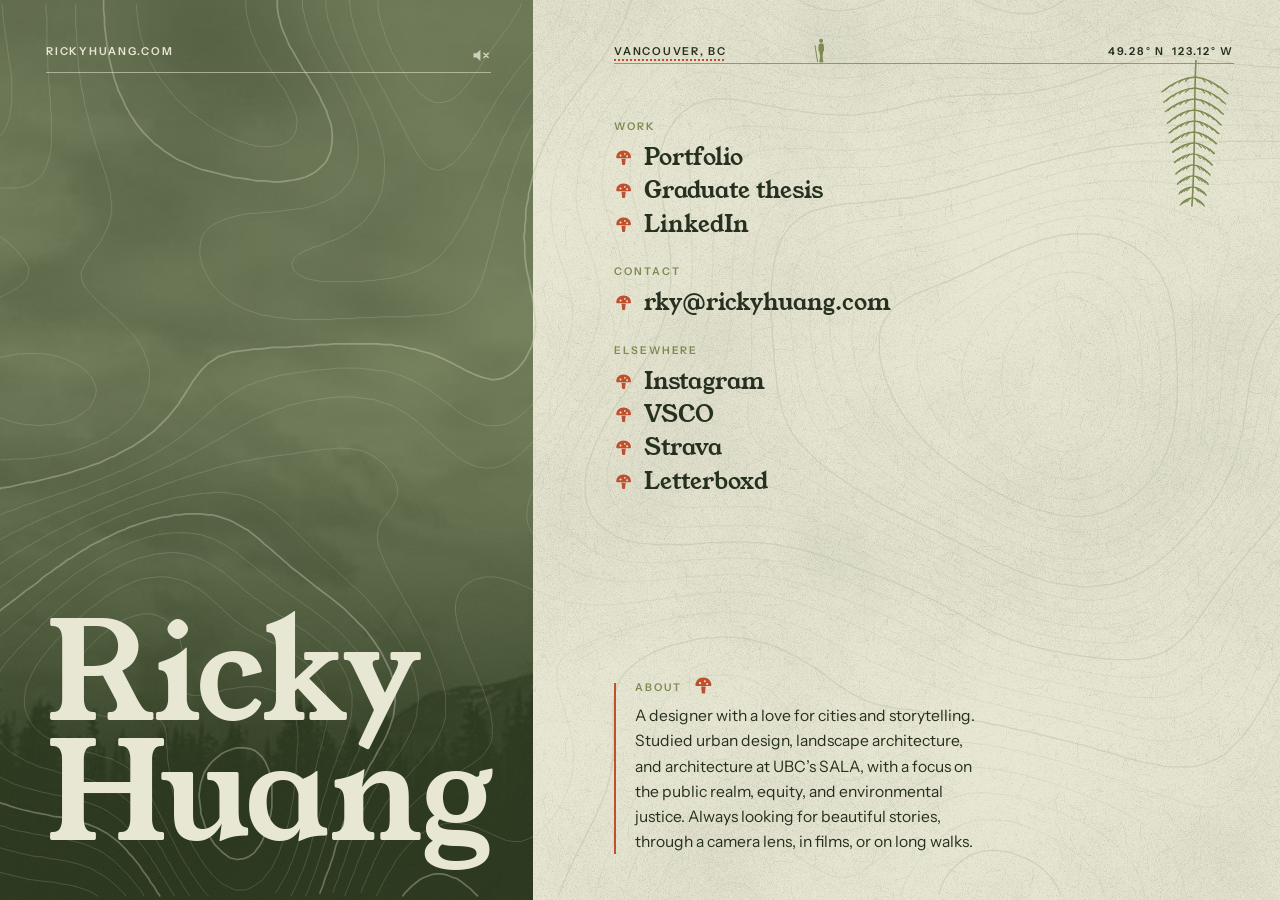
==== commit 3380801a: "Merge branch 'blitz/issue-6-shared-hiker' into blitz/combined" ====
--- a/site/index.html
+++ b/site/index.html
@@ -25,6 +25,7 @@
 	<meta name="twitter:title" content="Ricky Huang">
 	<meta name="twitter:description" content="Ricky Huang, designer focused on the public realm, cities, and equity.">
 	<meta name="twitter:image" content="https://rickyhuang.com/og-image.jpg">
+	<link rel="stylesheet" href="hiker.css">
 	<link rel="stylesheet" href="styles.css">
 </head>
 
@@ -460,6 +461,7 @@
 			</div>
 		</section>
 	</main>
+	<script src="hiker.js"></script>
 	<script src="lines.js"></script>
 	<script src="app.js"></script>
 </body>
--- a/site/hiker.css
+++ b/site/hiker.css
@@ -0,0 +1,292 @@
+/* The hiker and his speech bubble: shared by index.html (via styles.css) and 404.html.
+   Link this BEFORE styles.css so page rules of equal weight still win. Uses --ink, --acc, --sec. */
+.hk {
+	position: absolute;
+	left: 0;
+	bottom: 0;
+	z-index: 3;
+	color: var(--sec);
+	transform: translateX(var(--x, 0px));
+	pointer-events: none
+}
+
+.hk .hb {
+	display: block
+}
+
+.hk .walker {
+	display: block;
+	transition: none;
+	transform: scaleX(var(--dir, 1))
+}
+
+.hk .hit {
+	position: absolute;
+	left: -10px;
+	right: -10px;
+	bottom: 0;
+	height: calc(100% + 14px);
+	pointer-events: auto;
+	cursor: pointer;
+	background: none;
+	border: 0;
+	padding: 0
+}
+
+.hk.hop .hb {
+	animation: hop .5s cubic-bezier(.3, .7, .4, 1)
+}
+
+@keyframes hop {
+	0% {
+		transform: none
+	}
+
+	35% {
+		transform: translateY(-7px)
+	}
+
+	70% {
+		transform: none
+	}
+
+	85% {
+		transform: translateY(-2px)
+	}
+
+	100% {
+		transform: none
+	}
+}
+
+.say {
+	position: absolute;
+	bottom: calc(100% + 12px);
+	left: 50%;
+	transform: translate(calc(-50% + var(--bx, 0px)), 0);
+	transform-origin: calc(50% - var(--bx, 0px)) 100%;
+	opacity: 0;
+	scale: .82;
+	rotate: -2deg;
+	translate: 0 6px;
+	pointer-events: none;
+	background: #F4F2E4;
+	color: var(--ink);
+	border: 1.5px solid var(--ink);
+	border-radius: 16px;
+	padding: .6rem .95rem .68rem;
+	font: 400 .95rem/1.28 "Young Serif", Georgia, serif;
+	letter-spacing: 0;
+	text-transform: none;
+	width: max-content;
+	max-width: min(16rem, 76vw);
+	transition: opacity .16s ease, scale .2s ease, rotate .2s ease, translate .2s ease;
+	filter: drop-shadow(2.5px 2.5px 0 rgba(20, 38, 29, .92))
+}
+
+.say.has-photo {
+	max-width: min(17.5rem, 80vw)
+}
+
+.say::after {
+	content: "";
+	position: absolute;
+	top: 100%;
+	left: calc(50% - var(--bx, 0px));
+	width: 11px;
+	height: 11px;
+	background: inherit;
+	border: 1.5px solid var(--ink);
+	border-top: 0;
+	border-left: 0;
+	transform: translate(-50%, -6px) rotate(45deg)
+}
+
+.hk.talk .say {
+	opacity: 1;
+	pointer-events: auto;
+	scale: 1;
+	rotate: var(--rot, -1.5deg);
+	translate: 0 0
+}
+
+.hk.talk .say.v-pop {
+	animation: v-pop .5s cubic-bezier(.3, .9, .4, 1) both
+}
+
+.hk.talk .say.v-bump {
+	animation: v-bump .55s cubic-bezier(.3, .9, .4, 1) both
+}
+
+.hk.talk .say.v-wiggle {
+	animation: v-wiggle .75s ease-out both
+}
+
+.hk.talk .say.v-drop {
+	animation: v-drop .55s cubic-bezier(.3, .9, .4, 1) both
+}
+
+.hk.talk .say.v-swing {
+	animation: v-swing .8s ease-out both
+}
+
+@keyframes v-pop {
+	0% {
+		scale: .8;
+		rotate: -5deg;
+		translate: 0 8px;
+		opacity: 0
+	}
+
+	60% {
+		scale: 1.06;
+		rotate: var(--rot, -1.5deg);
+		translate: 0 -2px;
+		opacity: 1
+	}
+
+	100% {
+		scale: 1;
+		rotate: var(--rot, -1.5deg);
+		translate: 0 0
+	}
+}
+
+@keyframes v-bump {
+	0% {
+		scale: 1 .6;
+		translate: 0 14px;
+		opacity: 0
+	}
+
+	50% {
+		scale: 1.05 1.12;
+		translate: 0 -6px;
+		opacity: 1
+	}
+
+	75% {
+		scale: .98 .96;
+		translate: 0 1px
+	}
+
+	100% {
+		scale: 1;
+		translate: 0 0
+	}
+}
+
+@keyframes v-wiggle {
+	0% {
+		scale: .86;
+		rotate: 0deg;
+		opacity: 0
+	}
+
+	30% {
+		scale: 1.04;
+		rotate: calc(var(--rot, -1.5deg) - 7deg);
+		opacity: 1
+	}
+
+	50% {
+		rotate: calc(var(--rot, -1.5deg) + 6deg)
+	}
+
+	70% {
+		rotate: calc(var(--rot, -1.5deg) - 3deg)
+	}
+
+	85% {
+		rotate: calc(var(--rot, -1.5deg) + 1.5deg)
+	}
+
+	100% {
+		scale: 1;
+		rotate: var(--rot, -1.5deg)
+	}
+}
+
+@keyframes v-drop {
+	0% {
+		translate: 0 -26px;
+		scale: .92;
+		opacity: 0
+	}
+
+	55% {
+		translate: 0 5px;
+		scale: 1.02;
+		opacity: 1
+	}
+
+	75% {
+		translate: 0 -2px
+	}
+
+	100% {
+		translate: 0 0;
+		scale: 1
+	}
+}
+
+@keyframes v-swing {
+	0% {
+		rotate: -16deg;
+		scale: .86;
+		opacity: 0
+	}
+
+	40% {
+		rotate: 8deg;
+		scale: 1.02;
+		opacity: 1
+	}
+
+	65% {
+		rotate: -4deg
+	}
+
+	85% {
+		rotate: 2deg
+	}
+
+	100% {
+		rotate: var(--rot, -1.5deg);
+		scale: 1
+	}
+}
+
+.say .w {
+	display: inline-block;
+	animation: wordIn .3s cubic-bezier(.34, 1.56, .64, 1) both;
+	animation-delay: calc(var(--i)*40ms + 140ms)
+}
+
+@keyframes wordIn {
+	from {
+		opacity: 0;
+		transform: translateY(7px) scale(.9)
+	}
+
+	to {
+		opacity: 1;
+		transform: none
+	}
+}
+
+.say a {
+	color: inherit;
+	text-decoration: underline;
+	text-decoration-color: var(--acc);
+	text-decoration-thickness: 2px;
+	text-underline-offset: 3px
+}
+
+@media (pointer:coarse) {
+	.hk .hit {
+		left: -16px;
+		right: -16px;
+		height: calc(100% + 26px)
+	}
+}
--- a/site/styles.css
+++ b/site/styles.css
@@ -187,289 +187,6 @@
 	pointer-events: none
 }
 
-.hk {
-	position: absolute;
-	left: 0;
-	bottom: 0;
-	z-index: 3;
-	color: var(--sec);
-	transform: translateX(var(--x, 0px));
-	pointer-events: none
-}
-
-.hk .hb {
-	display: block
-}
-
-.hk .walker {
-	display: block;
-	transition: none;
-	transform: scaleX(var(--dir, 1))
-}
-
-.hk .hit {
-	position: absolute;
-	left: -10px;
-	right: -10px;
-	bottom: 0;
-	height: calc(100% + 14px);
-	pointer-events: auto;
-	cursor: pointer;
-	background: none;
-	border: 0;
-	padding: 0
-}
-
-.hk.hop .hb {
-	animation: hop .5s cubic-bezier(.3, .7, .4, 1)
-}
-
-@keyframes hop {
-	0% {
-		transform: none
-	}
-
-	35% {
-		transform: translateY(-7px)
-	}
-
-	70% {
-		transform: none
-	}
-
-	85% {
-		transform: translateY(-2px)
-	}
-
-	100% {
-		transform: none
-	}
-}
-
-.say {
-	position: absolute;
-	bottom: calc(100% + 12px);
-	left: 50%;
-	transform: translate(calc(-50% + var(--bx, 0px)), 0);
-	transform-origin: calc(50% - var(--bx, 0px)) 100%;
-	opacity: 0;
-	scale: .82;
-	rotate: -2deg;
-	translate: 0 6px;
-	pointer-events: none;
-	background: #F4F2E4;
-	color: var(--ink);
-	border: 1.5px solid var(--ink);
-	border-radius: 16px;
-	padding: .6rem .95rem .68rem;
-	font: 400 .95rem/1.28 "Young Serif", Georgia, serif;
-	letter-spacing: 0;
-	text-transform: none;
-	width: max-content;
-	max-width: min(16rem, 76vw);
-	transition: opacity .16s ease, scale .2s ease, rotate .2s ease, translate .2s ease;
-	filter: drop-shadow(2.5px 2.5px 0 rgba(20, 38, 29, .92))
-}
-
-.say.has-photo {
-	max-width: min(17.5rem, 80vw)
-}
-
-.say::after {
-	content: "";
-	position: absolute;
-	top: 100%;
-	left: calc(50% - var(--bx, 0px));
-	width: 11px;
-	height: 11px;
-	background: inherit;
-	border: 1.5px solid var(--ink);
-	border-top: 0;
-	border-left: 0;
-	transform: translate(-50%, -6px) rotate(45deg)
-}
-
-.hk.talk .say {
-	opacity: 1;
-	pointer-events: auto;
-	scale: 1;
-	rotate: var(--rot, -1.5deg);
-	translate: 0 0
-}
-
-.hk.talk .say.v-pop {
-	animation: v-pop .5s cubic-bezier(.3, .9, .4, 1) both
-}
-
-.hk.talk .say.v-bump {
-	animation: v-bump .55s cubic-bezier(.3, .9, .4, 1) both
-}
-
-.hk.talk .say.v-wiggle {
-	animation: v-wiggle .75s ease-out both
-}
-
-.hk.talk .say.v-drop {
-	animation: v-drop .55s cubic-bezier(.3, .9, .4, 1) both
-}
-
-.hk.talk .say.v-swing {
-	animation: v-swing .8s ease-out both
-}
-
-@keyframes v-pop {
-	0% {
-		scale: .8;
-		rotate: -5deg;
-		translate: 0 8px;
-		opacity: 0
-	}
-
-	60% {
-		scale: 1.06;
-		rotate: var(--rot, -1.5deg);
-		translate: 0 -2px;
-		opacity: 1
-	}
-
-	100% {
-		scale: 1;
-		rotate: var(--rot, -1.5deg);
-		translate: 0 0
-	}
-}
-
-@keyframes v-bump {
-	0% {
-		scale: 1 .6;
-		translate: 0 14px;
-		opacity: 0
-	}
-
-	50% {
-		scale: 1.05 1.12;
-		translate: 0 -6px;
-		opacity: 1
-	}
-
-	75% {
-		scale: .98 .96;
-		translate: 0 1px
-	}
-
-	100% {
-		scale: 1;
-		translate: 0 0
-	}
-}
-
-@keyframes v-wiggle {
-	0% {
-		scale: .86;
-		rotate: 0deg;
-		opacity: 0
-	}
-
-	30% {
-		scale: 1.04;
-		rotate: calc(var(--rot, -1.5deg) - 7deg);
-		opacity: 1
-	}
-
-	50% {
-		rotate: calc(var(--rot, -1.5deg) + 6deg)
-	}
-
-	70% {
-		rotate: calc(var(--rot, -1.5deg) - 3deg)
-	}
-
-	85% {
-		rotate: calc(var(--rot, -1.5deg) + 1.5deg)
-	}
-
-	100% {
-		scale: 1;
-		rotate: var(--rot, -1.5deg)
-	}
-}
-
-@keyframes v-drop {
-	0% {
-		translate: 0 -26px;
-		scale: .92;
-		opacity: 0
-	}
-
-	55% {
-		translate: 0 5px;
-		scale: 1.02;
-		opacity: 1
-	}
-
-	75% {
-		translate: 0 -2px
-	}
-
-	100% {
-		translate: 0 0;
-		scale: 1
-	}
-}
-
-@keyframes v-swing {
-	0% {
-		rotate: -16deg;
-		scale: .86;
-		opacity: 0
-	}
-
-	40% {
-		rotate: 8deg;
-		scale: 1.02;
-		opacity: 1
-	}
-
-	65% {
-		rotate: -4deg
-	}
-
-	85% {
-		rotate: 2deg
-	}
-
-	100% {
-		rotate: var(--rot, -1.5deg);
-		scale: 1
-	}
-}
-
-.say .w {
-	display: inline-block;
-	animation: wordIn .3s cubic-bezier(.34, 1.56, .64, 1) both;
-	animation-delay: calc(var(--i)*40ms + 140ms)
-}
-
-@keyframes wordIn {
-	from {
-		opacity: 0;
-		transform: translateY(7px) scale(.9)
-	}
-
-	to {
-		opacity: 1;
-		transform: none
-	}
-}
-
-.say a {
-	color: inherit;
-	text-decoration: underline;
-	text-decoration-color: var(--acc);
-	text-decoration-thickness: 2px;
-	text-underline-offset: 3px
-}
-
 .say .pm {
 	display: flex;
 	align-items: center;
@@ -526,14 +243,6 @@
 	width: 4.2rem;
 	height: 3.15rem;
 	object-fit: cover
-}
-
-@media (pointer:coarse) {
-	.hk .hit {
-		left: -16px;
-		right: -16px;
-		height: calc(100% + 26px)
-	}
 }
 
 .lb {
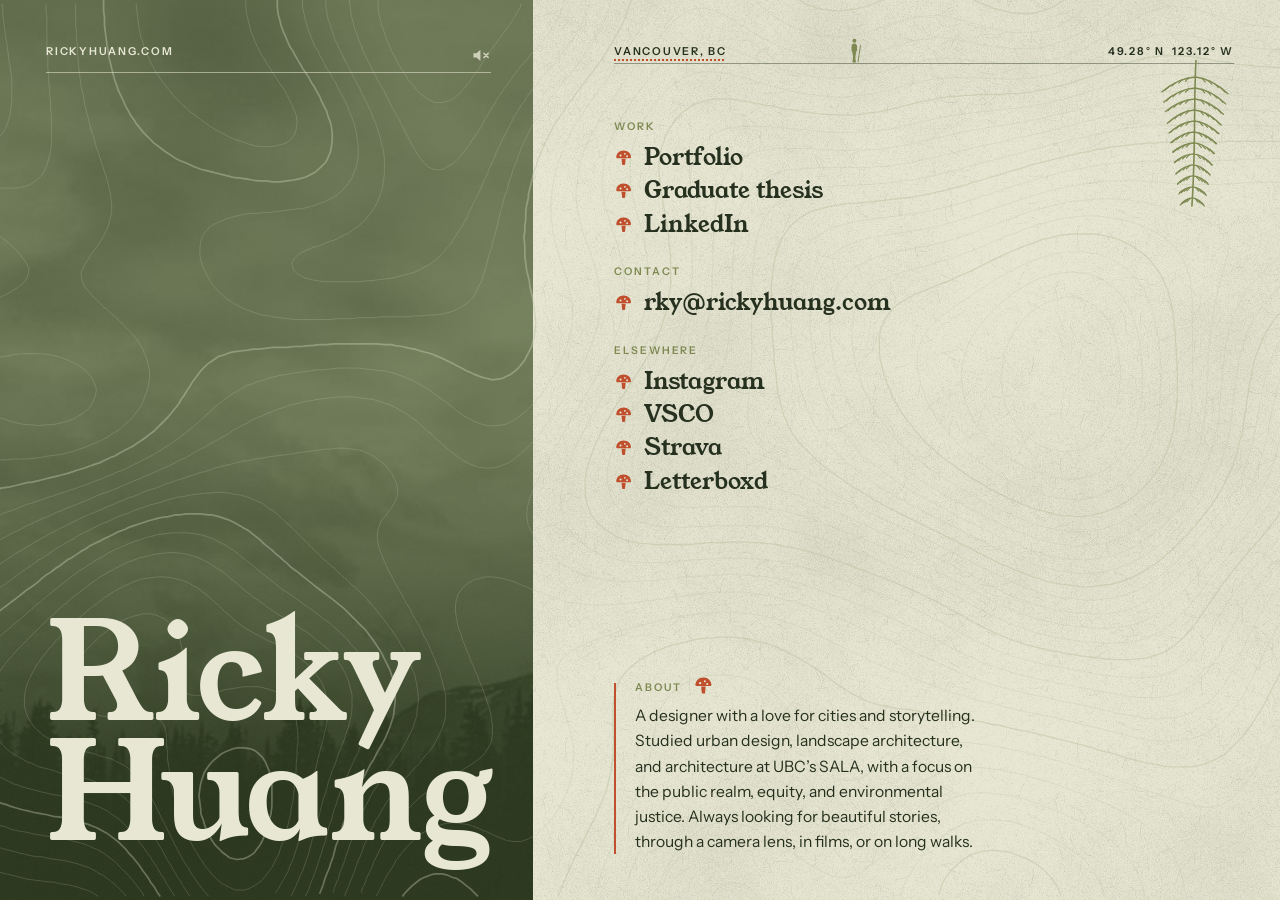
==== commit 1ffb1f4c: "Merge pull request #25 from rrickyhuang/claude/epic-goldberg-uk9wg1 Trail log: per-egg stamps, colle" ====
--- a/site/index.html
+++ b/site/index.html
@@ -25,7 +25,6 @@
 	<meta name="twitter:title" content="Ricky Huang">
 	<meta name="twitter:description" content="Ricky Huang, designer focused on the public realm, cities, and equity.">
 	<meta name="twitter:image" content="https://rickyhuang.com/og-image.jpg">
-	<link rel="stylesheet" href="hiker.css">
 	<link rel="stylesheet" href="styles.css">
 </head>
 
@@ -38,10 +37,6 @@
 			<feColorMatrix in="n2" type="matrix" values="0 0 0 0 0  0 0 0 0 0  0 0 0 0 0  9 0 0 0 -5.5" result="sp" />
 			<feComposite in="d" in2="sp" operator="out" />
 		</filter>
-		<defs>
-		<path id="ct-mn" d="M509,0 L509,8 L510,16 L512,23 L513,28 L516,36 L517,40 L520,48 L522,52 L524,57 L528,64 L530,68 L532,72 L536,78 L540,84 L542,88 L545,92 L549,96 L552,100 L556,104 L561,108 L568,112 L572,114 L580,114 L588,112 L592,110 L596,107 L600,103 L604,99 L608,94 L612,89 L615,84 L618,80 L621,76 L624,71 L628,65 L632,60 L634,56 L637,52 L640,48 L644,43 L648,37 L652,32 L655,28 L657,24 L660,20 L664,13 L667,8 L668,4 M930,996 L927,992 L923,988 L918,984 L912,982 L904,981 L896,982 L891,984 L886,988 L882,992 L880,996 M1316,996 L1315,992 L1313,984 L1311,980 L1308,974 L1304,968 L1301,964 L1298,960 L1294,956 L1289,952 L1285,948 L1280,944 L1276,942 L1272,939 L1267,936 L1260,932 L1256,930 L1252,928 L1244,924 L1240,922 L1234,920 L1228,918 L1222,916 L1216,914 L1208,912 L1204,912 L1196,911 L1188,911 L1180,911 L1172,912 L1168,913 L1160,915 L1156,917 L1150,920 L1144,923 L1140,926 L1136,929 L1132,932 L1128,936 L1124,940 L1120,944 L1116,948 L1112,953 L1108,958 L1104,964 L1102,968 L1099,972 L1096,978 L1093,984 L1092,988 L1090,996 M477,0 L478,8 L479,16 L480,20 L482,28 L484,35 L486,40 L488,46 L491,52 L492,56 L496,64 L498,68 L500,72 L504,80 L506,84 L508,88 L512,95 L515,100 L517,104 L520,110 L523,116 L525,120 L528,125 L532,132 L534,136 L536,140 L540,148 L542,152 L544,156 L548,163 L551,168 L553,172 L556,176 L560,181 L564,185 L570,188 L576,189 L581,188 L588,184 L592,182 L596,178 L600,174 L604,169 L608,164 L611,160 L613,156 L616,152 L620,146 L624,140 L626,136 L628,132 L632,126 L635,120 L638,116 L640,112 L644,106 L648,100 L651,96 L654,92 L657,88 L660,83 L664,78 L668,73 L672,69 L676,64 L679,60 L683,56 L686,52 L690,48 L693,44 L696,40 L700,35 L704,29 L707,24 L709,20 L712,14 L714,8 L716,2 M0,168 L8,168 L16,168 L24,168 L28,168 L36,168 L44,167 L52,167 L60,165 L67,164 L72,162 L77,160 L84,156 L88,152 L92,148 L94,144 L96,140 L99,132 L100,128 L101,120 L102,112 L102,104 L102,96 L102,88 L101,80 L100,73 L99,68 L98,60 L97,52 L96,45 L95,40 L94,32 L93,24 L92,16 L92,12 L91,4 M1360,996 L1360,992 L1358,984 L1356,979 L1353,972 L1352,968 L1348,961 L1344,956 L1341,952 L1338,948 L1334,944 L1330,940 L1326,936 L1321,932 L1316,929 L1312,926 L1308,924 L1302,920 L1296,917 L1292,914 L1287,912 L1280,909 L1276,907 L1270,904 L1264,901 L1260,900 L1252,897 L1248,895 L1240,892 L1236,891 L1228,888 L1224,887 L1216,885 L1210,884 L1204,883 L1196,882 L1188,881 L1180,881 L1172,881 L1164,882 L1157,884 L1152,885 L1145,888 L1140,890 L1136,892 L1130,896 L1124,900 L1120,903 L1116,906 L1112,910 L1108,913 L1104,917 L1100,921 L1096,925 L1092,929 L1088,933 L1084,937 L1080,941 L1076,945 L1072,948 L1068,952 L1063,956 L1059,960 L1053,964 L1048,968 L1044,970 L1039,972 L1032,974 L1024,975 L1016,974 L1010,972 L1004,969 L1000,967 L994,964 L988,960 L984,958 L980,955 L976,952 L970,948 L964,944 L960,941 L956,938 L952,936 L946,932 L940,928 L936,926 L932,924 L924,920 L920,918 L913,916 L908,915 L900,914 L892,914 L884,915 L880,916 L872,919 L868,921 L864,924 L859,928 L854,932 L850,936 L846,940 L843,944 L839,948 L836,953 L832,959 L830,964 L828,968 L824,976 L823,980 L820,988 L820,992 M451,0 L451,8 L452,13 L453,20 L456,28 L457,32 L460,40 L461,44 L464,50 L467,56 L469,60 L472,67 L475,72 L477,76 L480,82 L483,88 L485,92 L488,97 L491,104 L493,108 L496,113 L499,120 L501,124 L504,132 L506,136 L508,142 L510,148 L512,156 L513,160 L515,168 L516,176 L516,181 L516,188 L516,193 L515,200 L514,208 L512,215 L510,220 L508,225 L504,232 L501,236 L498,240 L495,244 L491,248 L486,252 L480,256 L476,259 L472,261 L466,264 L460,267 L456,268 L448,271 L444,273 L436,275 L432,277 L425,280 L420,283 L416,287 L413,292 L415,300 L419,304 L424,307 L428,309 L436,311 L442,312 L448,313 L456,313 L464,313 L472,313 L480,313 L488,313 L496,312 L500,312 L508,311 L516,310 L524,309 L529,308 L536,306 L544,304 L548,303 L555,300 L560,297 L564,295 L569,292 L574,288 L578,284 L582,280 L585,276 L589,272 L592,267 L596,261 L599,256 L602,252 L604,248 L608,241 L610,236 L612,232 L616,224 L618,220 L620,216 L624,208 L625,204 L628,198 L631,192 L632,188 L636,180 L638,176 L640,170 L643,164 L645,160 L648,153 L651,148 L653,144 L656,138 L659,132 L661,128 L664,124 L668,117 L672,112 L674,108 L677,104 L680,100 L684,95 L688,90 L692,85 L696,81 L700,76 L703,72 L707,68 L710,64 L713,60 L716,56 L720,51 L724,46 L728,40 L730,36 L732,32 L736,25 L738,20 L740,16 L743,8 L744,3 M0,199 L8,200 L16,200 L20,200 L28,201 L36,202 L44,203 L52,204 L56,205 L64,206 L72,207 L80,208 L84,209 L92,209 L100,209 L108,209 L113,208 L120,206 L124,204 L130,200 L134,196 L137,192 L140,186 L142,180 L144,173 L145,168 L146,160 L146,152 L146,144 L146,136 L146,128 L145,120 L145,112 L144,104 L144,100 L143,92 L143,84 L142,76 L142,68 L142,60 L141,52 L141,44 L141,36 L141,28 L141,20 L140,12 L140,4 M0,447 L4,441 L7,436 L9,432 L8,427 L4,421 L0,417 M1596,765 L1590,768 L1584,772 L1580,774 L1576,777 L1572,781 L1568,785 L1564,789 L1560,793 L1556,798 L1552,804 L1549,808 L1546,812 L1544,816 L1540,823 L1538,828 L1536,832 L1532,840 L1531,844 L1528,852 L1527,856 L1525,864 L1524,869 L1523,876 L1523,884 L1523,892 L1524,897 L1525,904 L1528,912 L1530,916 L1532,921 L1536,928 L1538,932 L1541,936 L1544,940 L1548,945 L1552,950 L1556,955 L1560,959 L1564,963 L1568,967 L1572,971 L1576,975 L1580,978 L1584,982 L1588,987 L1592,992 M1407,996 L1405,988 L1404,981 L1403,976 L1400,968 L1399,964 L1396,957 L1393,952 L1391,948 L1388,943 L1384,938 L1380,933 L1376,929 L1372,925 L1368,922 L1364,919 L1360,916 L1354,912 L1348,908 L1344,906 L1340,904 L1333,900 L1328,898 L1324,896 L1316,892 L1312,891 L1306,888 L1300,886 L1296,884 L1288,881 L1284,880 L1276,877 L1272,875 L1264,872 L1260,871 L1252,868 L1248,867 L1240,865 L1236,864 L1228,861 L1222,860 L1216,859 L1208,857 L1203,856 L1196,855 L1188,854 L1180,853 L1172,853 L1164,853 L1156,854 L1148,855 L1143,856 L1136,858 L1131,860 L1124,863 L1120,865 L1115,868 L1109,872 L1104,876 L1100,879 L1096,882 L1092,886 L1088,889 L1084,893 L1080,896 L1075,900 L1071,904 L1065,908 L1060,912 L1056,914 L1052,916 L1044,920 L1040,921 L1032,923 L1024,923 L1016,922 L1008,920 L1004,919 L997,916 L992,913 L988,911 L983,908 L977,904 L972,900 L968,897 L964,893 L960,890 L956,886 L952,883 L948,879 L944,875 L940,871 L936,868 L932,864 L927,860 L922,856 L916,852 L912,849 L908,847 L900,845 L896,844 L888,844 L884,845 L876,848 L872,850 L868,853 L864,856 L860,860 L856,864 L852,868 L848,873 L844,878 L840,883 L836,888 L833,892 L831,896 L828,900 L824,905 L820,911 L817,916 L814,920 L812,924 L808,930 L805,936 L803,940 L800,945 L797,952 L795,956 L792,963 L790,968 L788,974 L786,980 L784,988 L784,992 M96,396 L92,396 L84,399 L80,400 L72,403 L68,405 L61,408 L56,411 L52,414 L48,417 L44,420 L40,426 L40,431 L43,436 L47,440 L52,444 L56,447 L60,450 L64,452 L71,456 L76,459 L80,461 L88,464 L92,465 L100,468 L104,469 L112,471 L120,472 L124,472 L132,473 L140,472 L145,472 L152,471 L160,469 L164,468 L172,465 L176,462 L180,460 L185,456 L189,452 L192,447 L195,440 L196,432 L193,424 L191,420 L188,416 L184,412 L179,408 L173,404 L168,402 L164,400 L156,397 L152,396 L144,394 L136,393 L128,393 L120,393 L112,393 L104,394 L96,396 M425,0 L425,8 L427,16 L428,22 L430,28 L432,35 L434,40 L436,45 L439,52 L442,56 L444,61 L448,68 L450,72 L452,76 L456,82 L459,88 L462,92 L464,97 L468,104 L470,108 L472,112 L476,120 L477,124 L480,131 L482,136 L484,144 L485,148 L486,156 L487,164 L487,172 L486,180 L484,187 L482,192 L480,197 L476,204 L472,208 L469,212 L464,216 L460,219 L456,221 L450,224 L444,226 L439,228 L432,230 L424,232 L420,232 L412,233 L404,234 L396,235 L388,236 L382,236 L376,237 L368,237 L360,238 L352,240 L348,241 L340,243 L336,245 L329,248 L324,251 L320,254 L316,259 L313,264 L312,268 L311,276 L311,284 L312,289 L314,296 L316,300 L320,308 L322,312 L325,316 L328,320 L332,324 L336,328 L341,332 L347,336 L352,339 L356,341 L362,344 L368,346 L374,348 L380,350 L388,351 L392,352 L400,353 L408,354 L416,355 L424,355 L432,355 L440,355 L448,355 L456,355 L464,354 L472,354 L480,354 L488,353 L496,353 L504,353 L512,352 L520,352 L524,352 L532,352 L540,352 L548,351 L556,351 L564,350 L572,350 L580,349 L584,348 L592,346 L596,344 L603,340 L608,337 L612,333 L616,328 L618,324 L620,320 L624,312 L625,308 L628,300 L629,296 L631,288 L632,284 L635,276 L636,270 L638,264 L640,256 L641,252 L643,244 L644,239 L646,232 L648,225 L649,220 L652,212 L653,208 L655,200 L657,196 L659,188 L661,184 L664,176 L665,172 L668,165 L670,160 L672,156 L676,148 L678,144 L680,140 L684,134 L688,128 L690,124 L693,120 L696,116 L700,110 L704,105 L708,100 L711,96 L714,92 L717,88 L721,84 L724,80 L728,75 L732,70 L736,64 L739,60 L742,56 L745,52 L748,46 L752,40 L754,36 L756,32 L760,24 L762,20 L764,13 L766,8 L768,0 M0,230 L8,230 L16,231 L21,232 L28,233 L36,235 L40,237 L48,239 L52,241 L59,244 L64,247 L68,249 L74,252 L80,256 L84,259 L88,262 L92,265 L96,268 L101,272 L105,276 L109,280 L112,284 L116,289 L120,296 L121,300 L120,306 L117,312 L113,316 L108,320 L104,322 L100,325 L94,328 L88,331 L84,333 L76,336 L72,337 L65,340 L60,341 L52,344 L48,345 L40,346 L32,348 L28,348 L20,349 L12,349 L4,349 M0,533 L4,530 L8,527 L12,524 L20,520 L24,518 L31,516 L36,515 L44,513 L51,512 L56,512 L64,511 L72,511 L80,511 L88,511 L96,511 L104,510 L112,510 L120,510 L128,509 L136,508 L140,507 L148,506 L156,505 L160,504 L168,502 L174,500 L180,498 L186,496 L192,493 L196,492 L204,488 L208,486 L212,483 L217,480 L223,476 L227,472 L232,468 L236,464 L239,460 L242,456 L245,452 L248,446 L250,440 L252,435 L254,428 L255,420 L255,412 L253,404 L252,399 L249,392 L248,388 L244,382 L240,376 L237,372 L233,368 L229,364 L225,360 L221,356 L217,352 L212,348 L208,344 L204,341 L200,337 L196,333 L192,329 L188,325 L184,320 L182,316 L180,312 L179,304 L180,300 L184,292 L187,288 L189,284 L192,280 L196,275 L200,269 L203,264 L205,260 L208,254 L210,248 L212,240 L213,236 L213,228 L212,220 L212,216 L210,208 L208,200 L207,196 L204,188 L203,184 L200,176 L199,172 L196,164 L195,160 L193,152 L191,148 L189,140 L188,136 L186,128 L184,120 L183,116 L182,108 L180,100 L179,96 L178,88 L177,80 L176,72 L176,68 L175,60 L175,52 L174,44 L174,36 L173,28 L173,20 L173,12 L173,4 M1596,705 L1591,708 L1585,712 L1580,715 L1576,718 L1572,722 L1568,725 L1564,729 L1560,733 L1556,737 L1552,742 L1548,747 L1545,752 L1542,756 L1539,760 L1536,765 L1532,771 L1529,776 L1527,780 L1524,785 L1520,791 L1517,796 L1515,800 L1512,805 L1508,812 L1506,816 L1504,820 L1500,827 L1497,832 L1495,836 L1492,840 L1488,847 L1485,852 L1483,856 L1480,860 L1476,866 L1472,872 L1469,876 L1465,880 L1461,884 L1457,888 L1452,891 L1448,894 L1440,896 L1436,897 L1428,897 L1422,896 L1416,895 L1408,893 L1404,892 L1396,889 L1392,888 L1384,885 L1380,884 L1372,881 L1368,880 L1360,877 L1356,876 L1348,873 L1344,871 L1336,869 L1332,867 L1324,865 L1320,863 L1312,861 L1308,859 L1300,857 L1296,855 L1288,853 L1284,851 L1276,849 L1272,848 L1264,845 L1259,844 L1252,842 L1244,840 L1240,839 L1232,837 L1228,836 L1220,834 L1212,833 L1208,832 L1200,830 L1192,829 L1187,828 L1180,827 L1172,826 L1164,825 L1156,825 L1148,825 L1140,825 L1132,825 L1124,826 L1116,828 L1112,829 L1104,831 L1100,833 L1093,836 L1088,839 L1084,841 L1079,844 L1073,848 L1068,851 L1064,854 L1060,856 L1054,860 L1048,863 L1044,865 L1036,867 L1028,867 L1020,866 L1015,864 L1008,860 L1004,857 L1000,852 L996,848 L994,844 L991,840 L988,834 L985,828 L983,824 L980,818 L977,812 L975,808 L972,801 L969,796 L967,792 L964,788 L960,783 L956,778 L952,774 L948,771 L944,767 L939,764 L933,760 L928,758 L924,756 L916,753 L911,752 L904,751 L896,750 L888,750 L880,750 L872,751 L868,752 L860,755 L856,756 L848,760 L844,763 L840,766 L836,769 L832,773 L828,779 L825,784 L823,788 L820,796 L819,800 L817,808 L816,813 L815,820 L813,828 L812,834 L811,840 L809,848 L808,852 L805,860 L804,864 L801,872 L800,876 L796,884 L794,888 L792,893 L789,900 L787,904 L784,909 L781,916 L779,920 L776,925 L773,932 L771,936 L768,942 L765,948 L764,952 L760,960 L759,964 L756,972 L755,976 L753,984 L752,988 L750,996 M362,0 L362,8 L363,16 L364,20 L366,28 L368,36 L370,40 L372,46 L375,52 L377,56 L380,62 L384,68 L386,72 L389,76 L392,81 L396,87 L399,92 L402,96 L405,100 L408,106 L411,112 L413,116 L416,123 L418,128 L419,136 L418,144 L416,150 L412,155 L408,158 L404,160 L396,162 L388,163 L380,163 L372,162 L365,160 L360,158 L353,156 L348,154 L343,152 L336,148 L332,146 L328,144 L322,140 L316,136 L312,133 L308,130 L304,127 L300,124 L296,120 L291,116 L287,112 L283,108 L280,104 L276,99 L272,94 L268,89 L265,84 L262,80 L260,76 L256,69 L254,64 L252,60 L249,52 L248,48 L245,40 L244,34 L243,28 L242,20 L241,12 L240,4 M928,0 L932,4 L936,8 L940,11 L944,15 L948,17 L952,20 L958,24 L964,27 L968,29 L974,32 L980,34 L985,36 L992,38 L1000,40 L1004,40 L1012,41 L1020,41 L1028,40 L1032,40 L1040,39 L1048,37 L1052,36 L1060,33 L1064,32 L1072,29 L1076,28 L1084,25 L1088,24 L1096,21 L1102,20 L1108,19 L1116,18 L1124,17 L1132,17 L1140,18 L1148,20 L1152,21 L1160,23 L1164,24 L1172,26 L1178,28 L1184,30 L1192,32 L1196,33 L1204,34 L1212,36 L1216,36 L1224,36 L1232,36 L1236,36 L1244,35 L1252,33 L1256,32 L1264,29 L1268,27 L1274,24 L1280,20 L1284,18 L1288,15 L1292,11 L1296,8 L1300,4 L1304,0 M1596,621 L1592,624 L1586,628 L1580,632 L1576,634 L1572,637 L1567,640 L1561,644 L1556,647 L1552,650 L1548,653 L1544,656 L1539,660 L1535,664 L1530,668 L1526,672 L1523,676 L1519,680 L1516,684 L1512,690 L1508,696 L1506,700 L1504,704 L1500,711 L1498,716 L1496,720 L1492,728 L1490,732 L1488,737 L1485,744 L1483,748 L1480,755 L1477,760 L1475,764 L1472,770 L1468,776 L1465,780 L1463,784 L1459,788 L1456,792 L1452,797 L1448,801 L1444,804 L1439,808 L1433,812 L1428,815 L1424,817 L1416,820 L1412,821 L1404,822 L1396,823 L1388,824 L1380,823 L1372,823 L1364,822 L1356,820 L1352,820 L1344,818 L1336,816 L1332,815 L1324,813 L1320,812 L1312,810 L1305,808 L1300,807 L1292,805 L1288,804 L1280,802 L1272,800 L1268,799 L1260,797 L1254,796 L1248,795 L1240,793 L1235,792 L1228,791 L1220,789 L1216,788 L1208,786 L1200,784 L1196,783 L1188,781 L1183,780 L1176,778 L1169,776 L1164,774 L1156,772 L1152,771 L1144,768 L1140,767 L1132,764 L1128,763 L1121,760 L1116,758 L1110,756 L1104,754 L1099,752 L1092,749 L1088,748 L1080,744 L1076,743 L1069,740 L1064,738 L1060,736 L1052,732 L1048,730 L1043,728 L1036,725 L1032,723 L1027,720 L1020,717 L1016,715 L1011,712 L1004,709 L1000,707 L994,704 L988,701 L984,699 L976,696 L972,694 L965,692 L960,690 L953,688 L948,687 L940,685 L936,684 L928,683 L920,682 L912,681 L904,680 L896,680 L888,680 L880,681 L872,681 L864,682 L856,683 L852,684 L844,685 L836,687 L830,688 L824,689 L816,691 L812,692 L804,694 L797,696 L792,697 L784,700 L780,701 L772,703 L768,705 L760,707 L756,709 L748,712 L744,713 L738,716 L732,719 L728,721 L723,724 L718,728 L714,732 L711,736 L708,744 L708,748 L708,756 L708,760 L710,768 L712,775 L713,780 L716,788 L717,792 L719,800 L720,804 L722,812 L724,819 L725,824 L726,832 L726,840 L726,848 L725,856 L724,863 L723,868 L720,876 L719,880 L716,886 L713,892 L711,896 L708,901 L704,907 L700,912 L697,916 L693,920 L689,924 L684,928 L680,930 L676,932 L668,935 L660,935 L652,934 L647,932 L640,929 L636,927 L629,924 L624,922 L620,920 L612,917 L607,916 L600,915 L592,914 L584,915 L580,916 L572,919 L568,920 L561,924 L556,927 L552,930 L548,934 L544,938 L540,942 L536,947 L532,952 L529,956 L527,960 L524,965 L520,971 L517,976 L515,980 L512,986 L509,992 L507,996 M0,626 L4,623 L9,620 L14,616 L20,612 L24,609 L28,606 L32,603 L37,600 L43,596 L48,593 L52,591 L56,588 L64,584 L68,582 L72,580 L80,576 L84,574 L89,572 L96,569 L100,568 L108,565 L112,563 L120,560 L124,559 L132,556 L136,555 L144,552 L148,551 L156,548 L160,547 L168,544 L172,543 L180,540 L184,539 L191,536 L196,534 L202,532 L208,529 L212,528 L220,524 L224,523 L230,520 L236,517 L240,515 L246,512 L252,509 L256,507 L261,504 L268,500 L272,497 L276,495 L280,492 L286,488 L291,484 L296,480 L300,477 L304,474 L308,470 L312,467 L316,463 L320,459 L324,456 L328,452 L333,448 L338,444 L344,440 L348,437 L352,435 L357,432 L364,428 L368,427 L375,424 L380,423 L388,420 L392,419 L400,417 L408,416 L412,415 L420,414 L428,413 L435,412 L440,411 L448,411 L456,410 L464,409 L472,409 L480,409 L488,409 L496,410 L504,411 L512,412 L516,412 L524,414 L530,416 L536,418 L541,420 L548,423 L552,425 L557,428 L564,432 L568,435 L572,438 L576,441 L580,444 L586,448 L591,452 L596,456 L600,459 L604,462 L608,464 L615,468 L620,470 L626,472 L632,473 L640,473 L648,472 L652,471 L658,468 L664,464 L668,461 L672,458 L676,454 L680,450 L684,446 L688,441 L692,436 L694,432 L697,428 L700,423 L704,417 L707,412 L709,408 L712,401 L714,396 L716,392 L719,384 L720,380 L722,372 L724,364 L724,360 L725,352 L725,344 L724,336 L724,332 L722,324 L720,316 L719,312 L717,304 L715,300 L713,292 L711,288 L709,280 L708,276 L705,268 L704,261 L703,256 L702,248 L701,240 L701,232 L701,224 L702,216 L703,208 L704,202 L705,196 L707,188 L708,184 L711,176 L712,172 L716,164 L717,160 L720,154 L723,148 L725,144 L728,139 L732,133 L735,128 L738,124 L740,120 L744,115 L748,109 L752,104 L754,100 L757,96 L760,92 L764,87 L768,81 L772,76 L774,72 L777,68 L780,64 L784,58 L788,52 L790,48 L793,44 L796,39 L800,32 L803,28 L805,24 L808,18 L811,12 L813,8 L816,0 M76,996 L68,992 L64,990 L60,988 L53,984 L48,981 L44,978 L40,976 L34,972 L28,969 L24,966 L20,964 L14,960 L8,956 L4,954 L0,952 M1596,577 L1592,582 L1588,586 L1584,590 L1580,594 L1576,598 L1572,602 L1568,605 L1564,608 L1559,612 L1554,616 L1549,620 L1544,624 L1540,627 L1536,630 L1532,634 L1528,637 L1524,641 L1520,644 L1516,648 L1512,652 L1508,657 L1504,661 L1500,666 L1496,672 L1493,676 L1491,680 L1488,684 L1484,692 L1482,696 L1480,700 L1476,708 L1474,712 L1472,717 L1469,724 L1467,728 L1464,734 L1461,740 L1459,744 L1456,750 L1452,756 L1450,760 L1447,764 L1444,768 L1440,772 L1436,776 L1432,780 L1427,784 L1420,788 L1416,790 L1412,792 L1404,795 L1400,796 L1392,798 L1384,798 L1376,799 L1368,798 L1360,798 L1352,796 L1348,796 L1340,794 L1332,793 L1328,792 L1320,790 L1312,788 L1308,787 L1300,785 L1294,784 L1288,783 L1280,781 L1275,780 L1268,779 L1260,777 L1256,776 L1248,774 L1240,773 L1236,772 L1228,770 L1220,768 L1216,767 L1208,765 L1203,764 L1196,762 L1189,760 L1184,758 L1177,756 L1172,754 L1167,752 L1160,749 L1156,748 L1148,744 L1144,742 L1139,740 L1132,737 L1128,735 L1121,732 L1116,729 L1112,728 L1104,724 L1100,722 L1096,720 L1088,716 L1084,715 L1078,712 L1072,709 L1068,708 L1060,704 L1056,702 L1051,700 L1044,697 L1040,695 L1032,692 L1028,690 L1023,688 L1016,685 L1012,684 L1004,680 L1000,679 L993,676 L988,674 L982,672 L976,670 L969,668 L964,667 L956,665 L952,664 L944,662 L936,661 L932,660 L924,659 L916,658 L908,658 L900,658 L892,658 L884,658 L876,659 L868,660 L863,660 L856,661 L848,662 L840,663 L832,664 L828,665 L820,666 L812,667 L804,668 L800,669 L792,670 L784,671 L776,671 L768,672 L764,672 L756,672 L748,672 L744,672 L736,671 L728,670 L720,669 L716,668 L708,665 L704,664 L696,661 L692,660 L684,656 L680,655 L674,652 L668,650 L664,648 L656,645 L652,644 L644,642 L636,641 L628,641 L620,643 L616,644 L609,648 L604,652 L601,656 L598,660 L596,667 L595,672 L595,680 L596,686 L597,692 L599,700 L601,704 L603,712 L605,716 L608,724 L610,728 L612,734 L615,740 L616,744 L620,752 L621,756 L624,762 L626,768 L628,773 L630,780 L632,785 L634,792 L635,800 L636,805 L636,812 L636,817 L635,824 L632,830 L628,836 L625,840 L620,844 L616,847 L612,850 L608,852 L602,856 L596,860 L592,862 L588,864 L582,868 L576,871 L572,874 L568,877 L563,880 L558,884 L553,888 L549,892 L545,896 L541,900 L537,904 L534,908 L531,912 L528,916 L524,921 L520,927 L517,932 L515,936 L512,942 L509,948 L507,952 L504,958 L502,964 L500,968 L496,976 L495,980 L492,986 L490,992 M0,659 L4,656 L9,652 L14,648 L20,644 L24,641 L28,639 L32,636 L38,632 L44,628 L48,625 L52,623 L56,620 L62,616 L68,612 L72,610 L76,607 L82,604 L88,600 L92,598 L96,596 L103,592 L108,590 L112,588 L119,584 L124,582 L128,580 L136,576 L140,575 L146,572 L152,569 L156,568 L164,564 L168,563 L175,560 L180,558 L185,556 L192,553 L196,551 L204,548 L208,547 L215,544 L220,542 L224,540 L232,537 L236,535 L244,532 L248,530 L253,528 L260,525 L264,523 L271,520 L276,518 L280,516 L287,512 L292,510 L296,508 L303,504 L308,501 L312,499 L318,496 L324,492 L328,490 L332,488 L339,484 L344,481 L348,478 L352,476 L359,472 L364,470 L368,467 L375,464 L380,462 L384,460 L392,457 L396,455 L404,453 L408,451 L416,449 L421,448 L428,446 L436,445 L440,444 L448,443 L456,442 L464,441 L472,441 L480,441 L488,442 L496,443 L504,444 L508,445 L516,448 L520,449 L527,452 L532,455 L536,457 L541,460 L546,464 L552,468 L556,472 L560,475 L564,479 L568,482 L572,486 L576,490 L580,493 L584,497 L588,500 L593,504 L598,508 L604,512 L608,514 L612,516 L620,519 L627,520 L632,520 L637,520 L644,518 L650,516 L656,513 L660,510 L664,507 L668,504 L672,500 L676,496 L680,492 L684,487 L688,482 L692,477 L696,472 L699,468 L701,464 L704,460 L708,454 L712,448 L714,444 L717,440 L720,435 L724,428 L726,424 L729,420 L732,414 L735,408 L737,404 L740,398 L742,392 L744,388 L747,380 L749,376 L751,368 L752,364 L754,356 L755,348 L756,340 L756,332 L755,324 L754,316 L753,308 L752,304 L750,296 L748,290 L746,284 L744,279 L742,272 L740,268 L737,260 L736,256 L734,248 L732,241 L731,236 L730,228 L729,220 L729,212 L730,204 L731,196 L732,189 L733,184 L735,176 L736,172 L739,164 L741,160 L744,153 L747,148 L749,144 L752,138 L755,132 L758,128 L760,124 L764,118 L768,112 L771,108 L774,104 L776,100 L780,95 L784,89 L788,84 L791,80 L794,76 L797,72 L800,68 L804,62 L808,57 L812,52 L815,48 L819,44 L822,40 L826,36 L829,32 L833,28 L837,24 L842,20 L847,16 L852,13 L856,11 L864,9 L872,9 L880,11 L884,12 L892,16 L896,18 L900,21 L906,24 L912,28 L916,30 L920,33 L926,36 L932,40 L936,42 L940,44 L948,48 L952,50 L957,52 L964,55 L968,56 L976,59 L980,60 L988,62 L996,64 L1000,64 L1008,65 L1016,65 L1024,65 L1032,64 L1036,64 L1044,63 L1052,61 L1056,60 L1064,57 L1069,56 L1076,54 L1081,52 L1088,50 L1094,48 L1100,46 L1108,45 L1112,44 L1120,43 L1128,42 L1136,42 L1144,43 L1152,44 L1156,45 L1164,46 L1172,48 L1176,49 L1184,50 L1192,52 L1196,52 L1204,53 L1212,54 L1220,54 L1228,54 L1236,54 L1244,53 L1248,52 L1256,50 L1263,48 L1268,46 L1274,44 L1280,41 L1284,39 L1290,36 L1296,32 L1300,30 L1304,27 L1308,24 L1313,20 L1318,16 L1323,12 L1327,8 L1332,4 L1336,0 M198,996 L192,992 L188,990 L182,988 L176,986 L169,984 L164,983 L156,982 L148,980 L144,980 L136,979 L128,978 L120,977 L116,976 L108,974 L100,972 L96,971 L88,969 L84,967 L76,964 L72,962 L67,960 L60,957 L56,955 L51,952 L44,949 L40,946 L35,944 L28,940 L24,938 L20,935 L14,932 L8,928 L4,926 L0,924 M1596,464 L1593,472 L1592,477 L1590,484 L1589,492 L1588,496 L1586,504 L1585,512 L1584,516 L1582,524 L1580,532 L1579,536 L1576,544 L1575,548 L1572,554 L1569,560 L1567,564 L1564,568 L1560,574 L1556,579 L1552,584 L1548,588 L1545,592 L1541,596 L1537,600 L1532,604 L1528,608 L1524,612 L1520,616 L1516,619 L1512,623 L1508,627 L1504,631 L1500,636 L1496,640 L1493,644 L1489,648 L1486,652 L1483,656 L1480,660 L1476,666 L1472,672 L1470,676 L1467,680 L1464,686 L1461,692 L1459,696 L1456,702 L1453,708 L1451,712 L1448,718 L1445,724 L1443,728 L1440,732 L1436,738 L1432,744 L1429,748 L1425,752 L1421,756 L1416,760 L1412,763 L1408,765 L1403,768 L1396,771 L1392,772 L1384,774 L1376,775 L1368,775 L1360,775 L1352,775 L1344,774 L1336,772 L1332,772 L1324,770 L1316,769 L1311,768 L1304,767 L1296,765 L1291,764 L1284,763 L1276,761 L1270,760 L1264,759 L1256,757 L1250,756 L1244,755 L1236,753 L1231,752 L1224,750 L1216,748 L1212,747 L1204,744 L1200,743 L1192,740 L1188,739 L1181,736 L1176,734 L1172,732 L1164,729 L1160,727 L1155,724 L1148,721 L1144,719 L1139,716 L1132,712 L1128,710 L1124,708 L1116,704 L1112,702 L1108,700 L1100,696 L1096,694 L1091,692 L1084,689 L1080,687 L1073,684 L1068,682 L1063,680 L1056,677 L1052,675 L1044,672 L1040,671 L1033,668 L1028,666 L1023,664 L1016,662 L1012,660 L1004,657 L1000,656 L992,653 L988,652 L980,649 L975,648 L968,646 L960,644 L956,644 L948,642 L940,641 L933,640 L928,640 L920,639 L912,639 L904,638 L896,638 L888,639 L880,639 L872,640 L868,640 L860,641 L852,641 L844,642 L836,643 L828,644 L824,644 L816,645 L808,645 L800,646 L792,646 L784,646 L776,646 L768,645 L760,644 L756,643 L748,642 L742,640 L736,638 L731,636 L724,633 L720,631 L715,628 L709,624 L704,620 L700,617 L696,613 L692,609 L688,605 L684,600 L682,596 L680,592 L676,584 L675,580 L674,572 L675,564 L676,559 L678,552 L680,547 L683,540 L685,536 L688,529 L691,524 L693,520 L696,514 L699,508 L702,504 L704,500 L708,493 L711,488 L713,484 L716,479 L720,472 L722,468 L725,464 L728,459 L732,452 L734,448 L737,444 L740,438 L744,432 L746,428 L749,424 L752,418 L755,412 L757,408 L760,403 L764,396 L766,392 L768,387 L771,380 L772,376 L775,368 L777,364 L779,356 L780,351 L781,344 L782,336 L783,328 L783,320 L783,312 L782,304 L781,296 L780,291 L778,284 L776,276 L775,272 L772,264 L771,260 L768,252 L767,248 L765,240 L763,236 L761,228 L760,222 L759,216 L758,208 L758,200 L759,192 L760,184 L760,180 L762,172 L764,166 L766,160 L768,155 L771,148 L773,144 L776,138 L779,132 L781,128 L784,124 L788,117 L791,112 L794,108 L797,104 L800,100 L804,95 L808,90 L812,85 L816,80 L820,76 L824,72 L828,68 L832,65 L836,62 L840,59 L845,56 L852,52 L856,51 L864,49 L872,48 L880,49 L888,50 L894,52 L900,54 L905,56 L912,59 L916,60 L924,64 L928,65 L934,68 L940,70 L945,72 L952,75 L956,76 L964,79 L969,80 L976,82 L984,84 L988,84 L996,86 L1004,86 L1012,87 L1020,87 L1028,87 L1036,86 L1044,85 L1050,84 L1056,83 L1064,81 L1068,80 L1076,78 L1081,76 L1088,74 L1095,72 L1100,71 L1108,69 L1112,68 L1120,66 L1128,66 L1136,65 L1144,65 L1152,65 L1160,66 L1168,67 L1176,68 L1180,68 L1188,69 L1196,70 L1204,71 L1212,71 L1220,71 L1228,71 L1236,70 L1244,69 L1251,68 L1256,67 L1264,65 L1268,64 L1276,61 L1280,59 L1288,56 L1292,54 L1296,52 L1304,48 L1308,46 L1312,43 L1318,40 L1324,36 L1328,34 L1332,31 L1338,28 L1344,24 L1348,22 L1352,20 L1359,16 L1364,14 L1369,12 L1376,10 L1384,8 L1388,7 L1396,7 L1404,8 L1408,8 L1416,10 L1423,12 L1428,13 L1436,16 L1440,17 L1448,20 L1452,21 L1460,23 L1464,24 L1472,26 L1480,28 L1484,28 L1492,29 L1500,30 L1508,30 L1516,30 L1524,30 L1532,29 L1540,29 L1548,29 L1556,28 L1564,28 L1572,29 L1580,30 L1588,31 L1592,32 M0,688 L4,685 L8,682 L12,679 L16,676 L21,672 L27,668 L32,665 L36,662 L40,659 L45,656 L51,652 L56,649 L60,646 L64,643 L69,640 L75,636 L80,633 L84,630 L88,627 L93,624 L99,620 L104,617 L108,614 L112,612 L118,608 L124,605 L128,602 L132,600 L139,596 L144,593 L148,591 L154,588 L160,585 L164,583 L170,580 L176,577 L180,575 L187,572 L192,570 L197,568 L204,565 L208,563 L216,560 L220,558 L225,556 L232,553 L236,552 L244,549 L248,547 L256,544 L260,543 L268,540 L272,538 L279,536 L284,534 L291,532 L296,530 L303,528 L308,526 L316,524 L320,523 L328,520 L332,519 L340,517 L345,516 L352,514 L360,512 L364,512 L372,510 L380,509 L385,508 L392,507 L400,506 L408,505 L415,504 L420,503 L428,502 L436,501 L444,500 L448,499 L456,499 L464,498 L472,498 L480,499 L487,500 L492,501 L499,504 L504,507 L508,510 L512,513 L516,516 L520,521 L524,526 L527,532 L529,536 L531,544 L530,552 L528,557 L524,564 L521,568 L518,572 L515,576 L512,580 L509,588 L508,596 L509,604 L511,612 L513,616 L516,624 L518,628 L520,633 L524,640 L526,644 L528,648 L532,655 L535,660 L537,664 L540,670 L544,676 L546,680 L548,684 L552,691 L555,696 L557,700 L560,707 L563,712 L565,716 L568,723 L570,728 L572,732 L575,740 L577,744 L579,752 L580,756 L582,764 L584,772 L584,776 L584,784 L584,792 L584,796 L582,804 L580,810 L577,816 L575,820 L572,826 L568,832 L565,836 L561,840 L558,844 L555,848 L551,852 L547,856 L544,860 L540,864 L536,869 L532,874 L528,879 L524,884 L521,888 L518,892 L516,896 L512,902 L509,908 L506,912 L504,917 L500,924 L499,928 L496,934 L493,940 L492,944 L489,952 L487,956 L484,964 L483,968 L480,975 L478,980 L476,985 L473,992 L472,996 M229,996 L226,992 L222,988 L218,984 L213,980 L208,976 L204,973 L200,971 L195,968 L188,964 L184,963 L176,960 L172,959 L164,957 L159,956 L152,955 L144,954 L136,952 L132,952 L124,951 L116,949 L111,948 L104,946 L96,944 L92,943 L84,940 L80,939 L73,936 L68,934 L63,932 L56,929 L52,927 L47,924 L40,921 L36,918 L32,916 L25,912 L20,909 L16,907 L12,904 L6,900 L0,896 M1596,414 L1592,419 L1588,424 L1586,428 L1583,432 L1580,438 L1577,444 L1576,448 L1573,456 L1571,460 L1569,468 L1568,472 L1566,480 L1564,488 L1563,492 L1562,500 L1560,508 L1559,512 L1557,520 L1556,524 L1554,532 L1552,536 L1549,544 L1547,548 L1544,554 L1541,560 L1538,564 L1536,568 L1532,573 L1528,579 L1524,583 L1520,588 L1517,592 L1513,596 L1509,600 L1506,604 L1502,608 L1498,612 L1494,616 L1491,620 L1487,624 L1484,628 L1480,632 L1476,637 L1472,642 L1468,648 L1465,652 L1462,656 L1459,660 L1456,665 L1452,671 L1449,676 L1447,680 L1444,684 L1440,691 L1437,696 L1435,700 L1432,705 L1428,711 L1425,716 L1422,720 L1419,724 L1415,728 L1411,732 L1407,736 L1402,740 L1396,744 L1392,746 L1386,748 L1380,750 L1372,752 L1368,752 L1360,753 L1352,753 L1344,753 L1336,752 L1332,752 L1324,751 L1316,750 L1308,749 L1303,748 L1296,747 L1288,745 L1280,744 L1276,743 L1268,742 L1260,740 L1256,740 L1248,738 L1240,736 L1236,735 L1228,733 L1224,732 L1216,730 L1211,728 L1204,726 L1200,724 L1192,721 L1188,719 L1181,716 L1176,713 L1172,712 L1165,708 L1160,705 L1156,703 L1150,700 L1144,697 L1140,694 L1136,692 L1128,688 L1124,686 L1120,684 L1113,680 L1108,678 L1104,676 L1096,672 L1092,670 L1087,668 L1080,665 L1076,664 L1068,660 L1064,659 L1057,656 L1052,654 L1047,652 L1040,650 L1036,648 L1028,645 L1024,644 L1016,641 L1012,639 L1004,637 L1000,636 L992,633 L988,632 L980,630 L973,628 L968,627 L960,625 L954,624 L948,623 L940,622 L932,621 L924,621 L916,620 L908,620 L900,620 L892,620 L884,621 L876,621 L868,622 L860,622 L852,623 L844,623 L836,624 L832,624 L824,625 L816,625 L808,625 L800,625 L792,624 L788,624 L780,623 L772,621 L768,620 L760,617 L756,616 L748,612 L744,610 L740,607 L736,604 L731,600 L727,596 L724,592 L720,586 L717,580 L715,576 L713,568 L712,560 L712,552 L713,544 L714,536 L716,530 L718,524 L720,517 L722,512 L724,507 L727,500 L729,496 L732,489 L735,484 L737,480 L740,474 L743,468 L745,464 L748,459 L752,453 L755,448 L757,444 L760,439 L764,433 L767,428 L769,424 L772,420 L776,413 L779,408 L781,404 L784,399 L788,392 L790,388 L792,383 L795,376 L797,372 L800,364 L801,360 L804,352 L805,348 L806,340 L808,332 L808,328 L809,320 L809,312 L809,304 L809,296 L808,288 L808,284 L806,276 L805,268 L804,264 L802,256 L800,249 L799,244 L796,236 L795,232 L793,224 L792,219 L791,212 L789,204 L789,196 L789,188 L789,180 L790,172 L792,165 L793,160 L796,152 L798,148 L800,143 L803,136 L805,132 L808,128 L812,122 L816,116 L819,112 L822,108 L826,104 L830,100 L835,96 L840,92 L844,89 L848,87 L854,84 L860,82 L868,80 L872,80 L880,80 L886,80 L892,81 L900,82 L906,84 L912,86 L920,88 L924,89 L932,92 L936,93 L944,95 L948,96 L956,98 L963,100 L968,101 L976,103 L982,104 L988,105 L996,106 L1004,107 L1012,107 L1020,108 L1028,108 L1036,107 L1044,106 L1052,105 L1060,104 L1064,103 L1072,101 L1077,100 L1084,98 L1092,96 L1096,95 L1104,93 L1108,92 L1116,90 L1124,88 L1128,88 L1136,87 L1144,86 L1152,86 L1160,86 L1168,86 L1176,87 L1184,87 L1192,87 L1200,88 L1208,88 L1216,88 L1224,87 L1232,87 L1240,86 L1248,84 L1252,84 L1260,82 L1267,80 L1272,78 L1279,76 L1284,74 L1290,72 L1296,70 L1300,68 L1308,65 L1312,63 L1318,60 L1324,57 L1328,55 L1336,52 L1340,50 L1345,48 L1352,45 L1356,44 L1364,41 L1370,40 L1376,39 L1384,38 L1392,38 L1400,38 L1408,39 L1413,40 L1420,41 L1428,43 L1433,44 L1440,46 L1448,47 L1452,48 L1460,50 L1468,51 L1473,52 L1480,53 L1488,54 L1496,54 L1504,55 L1512,55 L1520,55 L1528,56 L1536,56 L1544,56 L1552,56 L1556,56 L1564,57 L1572,57 L1580,58 L1588,60 L1592,61 M0,721 L4,717 L8,713 L12,709 L16,706 L20,702 L24,699 L28,696 L33,692 L39,688 L44,684 L48,681 L52,678 L56,676 L61,672 L67,668 L72,665 L76,662 L80,659 L84,656 L90,652 L96,648 L100,645 L104,642 L108,639 L112,636 L118,632 L124,628 L128,625 L132,622 L136,620 L142,616 L148,612 L152,609 L156,607 L161,604 L168,600 L172,598 L176,595 L182,592 L188,589 L192,587 L198,584 L204,581 L208,580 L216,576 L220,574 L226,572 L232,570 L236,568 L244,565 L248,564 L256,561 L260,560 L268,558 L273,556 L280,554 L288,552 L292,552 L300,550 L308,549 L316,548 L320,548 L328,547 L336,547 L344,548 L348,549 L356,550 L363,552 L368,554 L373,556 L380,559 L384,562 L388,565 L393,568 L398,572 L402,576 L406,580 L411,584 L415,588 L419,592 L423,596 L427,600 L431,604 L435,608 L439,612 L443,616 L447,620 L452,624 L456,628 L460,631 L464,635 L468,639 L472,642 L476,646 L480,650 L484,653 L488,657 L492,661 L496,665 L500,670 L504,674 L508,679 L512,684 L515,688 L518,692 L521,696 L524,700 L528,706 L532,712 L534,716 L537,720 L540,727 L543,732 L544,736 L547,744 L549,748 L551,756 L552,761 L553,768 L554,776 L553,784 L552,792 L552,796 L549,804 L548,808 L544,816 L542,820 L540,824 L536,831 L533,836 L530,840 L527,844 L524,849 L520,854 L516,860 L514,864 L511,868 L508,873 L504,879 L501,884 L499,888 L496,894 L493,900 L491,904 L488,912 L486,916 L484,922 L482,928 L480,932 L477,940 L476,944 L473,952 L472,956 L469,964 L467,968 L465,976 L463,980 L460,988 L459,992 M249,996 L247,992 L244,988 L240,983 L236,978 L232,973 L228,969 L224,965 L220,961 L216,957 L212,954 L208,951 L204,948 L197,944 L192,942 L188,940 L180,937 L176,936 L168,934 L160,932 L156,931 L148,930 L140,929 L136,928 L128,927 L120,925 L114,924 L108,923 L100,921 L96,919 L88,917 L84,915 L76,912 L72,911 L66,908 L60,905 L56,903 L50,900 L44,897 L40,895 L36,892 L29,888 L24,884 L20,881 L16,878 L12,875 L8,872 L4,868 M1596,362 L1592,365 L1588,368 L1584,372 L1579,376 L1575,380 L1571,384 L1567,388 L1564,392 L1560,397 L1556,403 L1553,408 L1550,412 L1548,417 L1545,424 L1543,428 L1540,436 L1539,440 L1536,448 L1535,452 L1533,460 L1532,464 L1530,472 L1529,480 L1528,484 L1526,492 L1524,500 L1523,504 L1521,512 L1519,516 L1517,524 L1515,528 L1512,536 L1510,540 L1508,544 L1504,552 L1502,556 L1499,560 L1496,565 L1492,571 L1488,576 L1485,580 L1482,584 L1479,588 L1476,592 L1472,596 L1468,601 L1464,606 L1460,611 L1456,616 L1452,620 L1449,624 L1446,628 L1443,632 L1439,636 L1436,640 L1432,645 L1428,651 L1424,656 L1421,660 L1418,664 L1414,668 L1411,672 L1408,676 L1404,680 L1400,684 L1396,688 L1392,692 L1387,696 L1382,700 L1376,703 L1372,705 L1366,708 L1360,710 L1353,712 L1348,713 L1340,714 L1332,714 L1324,715 L1316,715 L1308,714 L1300,713 L1292,713 L1287,712 L1280,711 L1272,710 L1264,708 L1260,708 L1252,706 L1244,704 L1240,703 L1232,700 L1228,699 L1220,696 L1216,695 L1209,692 L1204,690 L1200,688 L1192,684 L1188,682 L1183,680 L1176,676 L1172,674 L1168,672 L1161,668 L1156,665 L1152,663 L1147,660 L1140,656 L1136,654 L1131,652 L1124,648 L1120,646 L1115,644 L1108,641 L1104,639 L1098,636 L1092,634 L1088,632 L1080,629 L1076,627 L1069,624 L1064,622 L1059,620 L1052,617 L1048,616 L1040,613 L1036,611 L1028,608 L1024,607 L1016,604 L1012,602 L1005,600 L1000,598 L992,596 L988,595 L980,593 L976,591 L968,590 L960,588 L956,587 L948,586 L940,585 L932,584 L927,584 L920,584 L912,584 L904,584 L896,584 L891,584 L884,584 L876,585 L868,585 L860,585 L852,586 L844,586 L836,585 L828,585 L820,584 L816,584 L808,582 L801,580 L796,578 L791,576 L785,572 L780,568 L776,565 L772,560 L770,556 L768,552 L765,544 L764,537 L764,532 L764,524 L764,520 L766,512 L768,504 L769,500 L772,493 L774,488 L776,484 L780,476 L782,472 L785,468 L788,463 L792,457 L795,452 L798,448 L801,444 L804,440 L808,434 L812,429 L816,424 L819,420 L821,416 L824,412 L828,406 L832,400 L834,396 L837,392 L840,385 L843,380 L844,376 L847,368 L849,364 L851,356 L852,351 L854,344 L855,336 L856,328 L856,324 L857,316 L858,308 L858,300 L858,292 L858,284 L858,276 L858,268 L857,260 L857,252 L857,244 L856,236 L856,230 L856,224 L856,216 L856,208 L856,200 L856,196 L857,188 L859,180 L860,176 L864,168 L866,164 L869,160 L872,156 L877,152 L883,148 L888,146 L893,144 L900,142 L908,141 L916,140 L924,140 L932,140 L940,141 L948,141 L956,142 L964,143 L972,143 L979,144 L984,144 L992,145 L1000,146 L1008,147 L1016,147 L1024,147 L1032,147 L1040,147 L1048,147 L1056,146 L1064,145 L1072,144 L1076,144 L1084,142 L1092,140 L1096,139 L1104,138 L1110,136 L1116,135 L1124,133 L1128,132 L1136,130 L1144,129 L1148,128 L1156,127 L1164,126 L1172,125 L1179,124 L1184,124 L1192,123 L1200,122 L1208,121 L1216,120 L1220,120 L1228,119 L1236,117 L1244,116 L1248,115 L1256,114 L1263,112 L1268,111 L1276,109 L1280,107 L1288,105 L1292,104 L1300,101 L1305,100 L1312,98 L1317,96 L1324,94 L1330,92 L1336,90 L1344,88 L1348,87 L1356,86 L1364,84 L1368,84 L1376,83 L1384,82 L1392,82 L1400,83 L1408,83 L1416,84 L1420,84 L1428,85 L1436,86 L1444,87 L1452,88 L1456,88 L1464,89 L1472,90 L1480,90 L1488,91 L1496,91 L1504,92 L1508,92 L1516,92 L1524,93 L1532,93 L1540,94 L1548,94 L1556,95 L1564,96 L1568,96 L1576,97 L1584,99 L1590,100 L1596,101 M283,996 L280,991 L276,985 L273,980 L271,976 L268,972 L264,965 L261,960 L258,956 L256,952 L252,947 L248,941 L244,936 L241,932 L238,928 L235,924 L231,920 L227,916 L223,912 L218,908 L212,904 L208,901 L204,899 L198,896 L192,894 L187,892 L180,890 L173,888 L168,887 L160,885 L155,884 L148,883 L140,881 L135,880 L128,878 L120,876 L116,875 L108,872 L104,871 L98,868 L92,865 L88,863 L82,860 L76,856 L72,854 L68,851 L64,847 L60,844 L56,840 L52,836 L48,831 L44,825 L41,820 L39,816 L36,808 L35,804 L34,796 L34,788 L35,780 L36,774 L38,768 L40,764 L44,756 L46,752 L49,748 L52,744 L56,739 L60,735 L64,731 L68,726 L72,723 L76,719 L80,715 L84,711 L88,708 L92,704 L97,700 L102,696 L106,692 L111,688 L116,684 L120,680 L124,677 L128,673 L132,670 L136,667 L140,663 L144,660 L149,656 L154,652 L159,648 L164,644 L168,641 L172,638 L176,635 L181,632 L187,628 L192,625 L196,622 L200,620 L207,616 L212,613 L216,611 L223,608 L228,606 L232,604 L240,601 L244,600 L252,597 L257,596 L264,594 L272,593 L280,592 L285,592 L292,592 L296,592 L304,593 L312,594 L318,596 L324,598 L328,600 L336,604 L340,606 L344,609 L349,612 L354,616 L359,620 L364,624 L368,627 L372,630 L376,634 L380,637 L384,640 L389,644 L394,648 L399,652 L404,656 L408,658 L412,661 L416,664 L422,668 L427,672 L432,675 L436,678 L440,681 L444,684 L449,688 L455,692 L459,696 L464,700 L468,704 L472,708 L476,712 L479,716 L483,720 L486,724 L488,728 L492,734 L495,740 L497,744 L500,752 L501,756 L503,764 L504,771 L504,776 L504,784 L504,788 L502,796 L500,804 L499,808 L496,815 L494,820 L492,824 L488,832 L487,836 L484,841 L481,848 L479,852 L476,859 L474,864 L472,868 L469,876 L467,880 L464,888 L463,892 L460,900 L459,904 L457,912 L455,916 L453,924 L452,928 L450,936 L448,941 L446,948 L444,954 L442,960 L440,966 L438,972 L436,977 L433,984 L432,988 L428,996 M1596,342 L1592,345 L1588,348 L1582,352 L1577,356 L1572,360 L1568,363 L1564,367 L1560,371 L1556,375 L1552,379 L1548,384 L1545,388 L1542,392 L1540,396 L1536,403 L1533,408 L1531,412 L1528,420 L1527,424 L1524,432 L1523,436 L1521,444 L1520,448 L1518,456 L1516,464 L1515,468 L1513,476 L1512,483 L1511,488 L1509,496 L1508,500 L1506,508 L1504,514 L1502,520 L1500,525 L1497,532 L1495,536 L1492,543 L1489,548 L1487,552 L1484,557 L1480,563 L1477,568 L1474,572 L1471,576 L1468,580 L1464,585 L1460,590 L1456,595 L1452,600 L1449,604 L1445,608 L1442,612 L1439,616 L1435,620 L1432,624 L1428,629 L1424,633 L1420,638 L1416,643 L1412,647 L1408,652 L1404,656 L1400,660 L1396,664 L1392,668 L1388,672 L1384,675 L1380,678 L1376,681 L1371,684 L1364,688 L1360,690 L1354,692 L1348,694 L1340,696 L1336,696 L1328,697 L1320,698 L1312,698 L1304,698 L1296,697 L1288,696 L1284,696 L1276,695 L1268,694 L1260,692 L1256,691 L1248,689 L1243,688 L1236,686 L1230,684 L1224,682 L1219,680 L1212,677 L1208,675 L1201,672 L1196,670 L1192,668 L1185,664 L1180,661 L1176,659 L1170,656 L1164,653 L1160,651 L1155,648 L1148,644 L1144,642 L1140,640 L1132,636 L1128,634 L1124,632 L1116,628 L1112,626 L1107,624 L1100,621 L1096,619 L1089,616 L1084,614 L1079,612 L1072,609 L1068,607 L1060,604 L1056,602 L1050,600 L1044,597 L1040,596 L1032,593 L1028,591 L1021,588 L1016,586 L1011,584 L1004,582 L1000,580 L992,577 L988,576 L980,573 L975,572 L968,570 L960,568 L956,567 L948,566 L940,565 L936,564 L928,563 L920,563 L912,563 L904,563 L896,563 L888,563 L880,563 L872,563 L864,564 L856,564 L848,563 L840,563 L832,561 L826,560 L820,558 L815,556 L808,552 L804,549 L800,545 L796,540 L794,536 L792,528 L791,524 L791,516 L792,510 L793,504 L796,496 L798,492 L800,487 L804,480 L806,476 L808,472 L812,467 L816,461 L820,456 L823,452 L827,448 L830,444 L833,440 L837,436 L840,432 L844,427 L848,422 L852,416 L855,412 L857,408 L860,403 L864,396 L866,392 L868,386 L870,380 L872,374 L874,368 L875,360 L876,356 L877,348 L878,340 L879,332 L880,324 L880,316 L880,312 L880,304 L881,296 L881,288 L881,280 L881,272 L882,264 L882,256 L882,248 L883,240 L884,232 L884,228 L886,220 L888,212 L889,208 L892,200 L894,196 L896,192 L900,186 L904,182 L908,179 L912,176 L920,172 L924,170 L932,168 L936,167 L944,166 L952,165 L960,165 L968,165 L976,165 L984,165 L992,165 L1000,166 L1008,166 L1016,167 L1024,167 L1032,167 L1040,167 L1048,167 L1056,166 L1064,166 L1072,165 L1077,164 L1084,163 L1092,162 L1100,160 L1104,159 L1112,157 L1118,156 L1124,154 L1132,153 L1136,152 L1144,150 L1152,148 L1156,147 L1164,146 L1172,144 L1176,144 L1184,142 L1192,141 L1198,140 L1204,139 L1212,138 L1220,136 L1224,136 L1232,134 L1240,133 L1244,132 L1252,130 L1260,128 L1264,127 L1272,125 L1277,124 L1284,122 L1292,120 L1296,119 L1304,117 L1308,115 L1316,113 L1321,112 L1328,110 L1336,108 L1340,107 L1348,106 L1356,104 L1360,104 L1368,103 L1376,102 L1384,102 L1392,102 L1400,102 L1408,102 L1416,102 L1424,103 L1432,104 L1437,104 L1444,105 L1452,105 L1460,106 L1468,106 L1476,107 L1484,107 L1492,107 L1500,108 L1504,108 L1512,108 L1520,109 L1528,109 L1536,110 L1544,110 L1552,111 L1560,112 L1564,112 L1572,114 L1580,115 L1585,116 L1592,118 M300,996 L296,990 L292,984 L290,980 L287,976 L284,971 L280,964 L278,960 L275,956 L272,950 L269,944 L266,940 L264,936 L260,930 L257,924 L254,920 L252,916 L248,911 L244,905 L240,900 L236,896 L233,892 L229,888 L224,884 L220,881 L216,878 L212,876 L204,872 L200,871 L193,868 L188,866 L180,864 L176,863 L168,861 L162,860 L156,859 L148,856 L144,855 L136,853 L132,852 L124,848 L120,847 L115,844 L108,840 L104,838 L100,835 L96,832 L92,828 L88,824 L84,819 L80,812 L78,808 L76,803 L74,796 L74,788 L74,780 L76,772 L77,768 L80,761 L82,756 L85,752 L88,747 L92,741 L96,736 L99,732 L103,728 L106,724 L110,720 L114,716 L118,712 L122,708 L126,704 L130,700 L134,696 L138,692 L142,688 L147,684 L151,680 L155,676 L160,672 L164,669 L168,665 L172,662 L176,659 L180,656 L185,652 L190,648 L196,644 L200,641 L204,639 L209,636 L216,632 L220,630 L224,628 L232,624 L236,623 L243,620 L248,619 L256,617 L260,616 L268,615 L276,614 L284,614 L292,615 L297,616 L304,618 L310,620 L316,623 L320,625 L325,628 L331,632 L336,635 L340,638 L344,642 L348,645 L352,648 L356,652 L361,656 L366,660 L371,664 L376,667 L380,670 L384,673 L388,676 L394,680 L400,684 L404,686 L408,689 L413,692 L420,696 L424,699 L428,701 L432,704 L437,708 L442,712 L447,716 L452,720 L456,724 L459,728 L462,732 L465,736 L468,740 L472,747 L474,752 L476,756 L478,764 L480,772 L480,776 L480,784 L480,788 L479,796 L477,804 L476,808 L473,816 L472,820 L469,828 L467,832 L464,840 L463,844 L460,852 L458,856 L456,863 L454,868 L452,876 L451,880 L448,888 L447,892 L445,900 L444,904 L442,912 L440,919 L439,924 L436,932 L435,936 L433,944 L432,948 L429,956 L428,960 L425,968 L423,972 L420,979 L418,984 L416,988 L412,996 M1596,323 L1592,325 L1588,328 L1582,332 L1576,336 L1572,339 L1568,342 L1564,345 L1560,348 L1556,352 L1551,356 L1547,360 L1543,364 L1540,368 L1536,372 L1532,378 L1528,383 L1525,388 L1523,392 L1520,397 L1517,404 L1515,408 L1512,416 L1511,420 L1509,428 L1508,432 L1506,440 L1504,448 L1503,452 L1502,460 L1500,468 L1499,472 L1498,480 L1496,488 L1495,492 L1493,500 L1492,504 L1489,512 L1488,516 L1485,524 L1483,528 L1480,535 L1478,540 L1476,544 L1472,551 L1469,556 L1466,560 L1463,564 L1460,569 L1456,574 L1452,580 L1449,584 L1445,588 L1442,592 L1439,596 L1436,600 L1432,604 L1428,609 L1424,613 L1420,618 L1416,622 L1412,627 L1408,631 L1404,635 L1400,639 L1396,643 L1392,647 L1388,651 L1384,654 L1380,657 L1376,660 L1371,664 L1364,668 L1360,670 L1356,672 L1348,675 L1344,677 L1336,679 L1330,680 L1324,681 L1316,682 L1308,682 L1300,682 L1292,681 L1284,681 L1277,680 L1272,679 L1264,678 L1256,676 L1252,675 L1244,673 L1240,672 L1232,669 L1228,668 L1220,665 L1216,663 L1209,660 L1204,658 L1200,656 L1193,652 L1188,650 L1184,648 L1177,644 L1172,641 L1168,639 L1162,636 L1156,633 L1152,631 L1147,628 L1140,625 L1136,623 L1131,620 L1124,617 L1120,615 L1114,612 L1108,609 L1104,608 L1096,604 L1092,602 L1087,600 L1080,597 L1076,595 L1069,592 L1064,590 L1060,588 L1052,584 L1048,582 L1043,580 L1036,577 L1032,575 L1025,572 L1020,570 L1016,568 L1008,564 L1004,563 L998,560 L992,557 L988,556 L980,552 L976,551 L968,548 L964,547 L956,544 L952,543 L944,541 L940,540 L932,538 L924,537 L920,536 L912,535 L904,535 L896,534 L888,534 L880,533 L872,533 L864,532 L860,532 L852,530 L848,528 L841,524 L837,520 L834,516 L833,508 L833,500 L836,492 L838,488 L840,484 L844,478 L848,473 L852,468 L856,464 L859,460 L863,456 L866,452 L869,448 L873,444 L876,439 L880,433 L883,428 L885,424 L888,418 L890,412 L892,407 L894,400 L896,392 L897,388 L898,380 L899,372 L900,366 L901,360 L901,352 L901,344 L902,336 L902,328 L902,320 L902,312 L903,304 L903,296 L903,288 L904,280 L904,276 L905,268 L906,260 L907,252 L908,248 L910,240 L912,233 L914,228 L916,223 L920,216 L923,212 L926,208 L931,204 L936,200 L940,198 L944,195 L952,192 L956,191 L964,189 L972,188 L976,188 L984,187 L992,187 L1000,186 L1008,186 L1016,186 L1024,186 L1032,186 L1040,186 L1048,186 L1056,186 L1064,185 L1072,185 L1077,184 L1084,183 L1092,182 L1100,181 L1104,180 L1112,178 L1120,176 L1124,175 L1132,174 L1138,172 L1144,171 L1152,169 L1156,168 L1164,166 L1172,164 L1176,163 L1184,161 L1189,160 L1196,159 L1204,157 L1208,156 L1216,154 L1224,152 L1228,152 L1236,150 L1244,148 L1248,147 L1256,145 L1261,144 L1268,142 L1276,140 L1280,139 L1288,137 L1292,136 L1300,134 L1308,132 L1312,131 L1320,129 L1325,128 L1332,127 L1340,125 L1345,124 L1352,123 L1360,122 L1368,121 L1376,121 L1384,120 L1392,120 L1400,120 L1408,120 L1416,120 L1424,121 L1432,121 L1440,121 L1448,122 L1456,122 L1464,122 L1472,123 L1480,123 L1488,123 L1496,123 L1504,124 L1511,124 L1516,124 L1524,125 L1532,125 L1540,126 L1548,127 L1556,128 L1560,128 L1568,129 L1576,131 L1581,132 L1588,134 L1596,136 M321,996 L317,992 L314,988 L311,984 L308,980 L304,974 L300,968 L298,964 L295,960 L292,955 L288,948 L286,944 L284,940 L280,932 L278,928 L276,924 L272,916 L270,912 L268,908 L264,900 L262,896 L260,892 L256,884 L254,880 L251,876 L248,871 L244,866 L240,861 L236,858 L232,854 L228,851 L222,848 L216,845 L212,843 L204,841 L200,840 L192,837 L187,836 L180,834 L172,832 L168,831 L160,828 L156,827 L149,824 L144,821 L140,819 L136,816 L131,812 L127,808 L124,804 L120,797 L118,792 L116,784 L116,780 L116,775 L117,768 L119,760 L121,756 L124,749 L127,744 L129,740 L132,736 L136,730 L140,725 L144,720 L148,716 L151,712 L155,708 L159,704 L163,700 L167,696 L171,692 L175,688 L180,684 L184,680 L188,677 L192,674 L196,671 L200,668 L205,664 L211,660 L216,657 L220,655 L225,652 L232,649 L236,647 L244,644 L248,643 L256,642 L264,641 L272,641 L280,642 L288,644 L292,645 L299,648 L304,651 L308,653 L312,656 L317,660 L322,664 L326,668 L331,672 L335,676 L339,680 L344,684 L348,688 L352,691 L356,694 L360,697 L365,700 L372,704 L376,706 L380,708 L387,712 L392,714 L396,716 L403,720 L408,723 L412,725 L417,728 L423,732 L428,736 L432,740 L436,744 L439,748 L442,752 L445,756 L448,762 L450,768 L452,775 L453,780 L453,788 L453,796 L452,802 L451,808 L449,816 L448,822 L446,828 L444,836 L443,840 L441,848 L440,853 L438,860 L436,868 L436,872 L434,880 L432,888 L431,892 L429,900 L428,906 L427,912 L425,920 L424,924 L422,932 L420,937 L418,944 L416,950 L414,956 L412,960 L409,968 L407,972 L404,977 L400,984 L398,988 L395,992 M1596,303 L1592,306 L1588,308 L1583,312 L1576,316 L1572,319 L1568,322 L1564,325 L1559,328 L1554,332 L1549,336 L1544,340 L1540,344 L1536,347 L1532,351 L1528,356 L1524,360 L1521,364 L1518,368 L1515,372 L1512,377 L1508,384 L1506,388 L1504,392 L1501,400 L1499,404 L1497,412 L1496,416 L1494,424 L1492,431 L1491,436 L1490,444 L1488,452 L1488,456 L1486,464 L1485,472 L1484,476 L1482,484 L1481,492 L1480,496 L1477,504 L1476,508 L1473,516 L1472,520 L1469,528 L1467,532 L1464,538 L1461,544 L1458,548 L1456,552 L1452,558 L1448,564 L1445,568 L1442,572 L1439,576 L1436,580 L1432,585 L1428,590 L1424,595 L1420,599 L1416,604 L1412,608 L1408,612 L1404,616 L1400,620 L1396,624 L1392,628 L1388,632 L1384,635 L1380,638 L1376,642 L1372,644 L1367,648 L1360,652 L1356,654 L1352,656 L1344,659 L1340,661 L1332,663 L1328,664 L1320,665 L1312,666 L1304,667 L1296,667 L1288,666 L1280,665 L1272,664 L1268,664 L1260,662 L1252,660 L1248,659 L1240,657 L1236,655 L1228,653 L1224,651 L1217,648 L1212,646 L1208,644 L1200,640 L1196,638 L1191,636 L1184,632 L1180,630 L1175,628 L1168,624 L1164,622 L1160,620 L1152,616 L1148,614 L1144,612 L1136,608 L1132,606 L1128,604 L1120,600 L1116,598 L1111,596 L1104,593 L1100,591 L1094,588 L1088,585 L1084,583 L1077,580 L1072,578 L1068,576 L1061,572 L1056,570 L1052,568 L1045,564 L1040,561 L1036,559 L1030,556 L1024,553 L1020,551 L1015,548 L1008,544 L1004,542 L1000,540 L994,536 L988,533 L984,530 L980,528 L973,524 L968,521 L964,518 L960,516 L955,512 L949,508 L944,504 L940,501 L936,498 L932,494 L928,489 L925,484 L923,480 L921,472 L920,464 L920,456 L920,448 L921,440 L922,432 L922,424 L923,416 L923,408 L924,400 L924,393 L924,388 L924,380 L924,372 L924,364 L924,356 L924,348 L924,340 L924,332 L924,324 L924,316 L925,308 L925,300 L926,292 L927,284 L928,276 L929,272 L930,264 L932,258 L934,252 L936,248 L940,240 L943,236 L946,232 L950,228 L954,224 L960,220 L964,218 L968,216 L976,213 L980,212 L988,210 L996,209 L1002,208 L1008,207 L1016,207 L1024,206 L1032,206 L1040,206 L1048,205 L1056,205 L1064,204 L1069,204 L1076,203 L1084,202 L1092,201 L1100,200 L1104,200 L1112,198 L1120,196 L1124,196 L1132,194 L1139,192 L1144,191 L1152,189 L1156,188 L1164,185 L1169,184 L1176,182 L1184,180 L1188,179 L1196,177 L1200,176 L1208,174 L1214,172 L1220,171 L1228,169 L1232,167 L1240,165 L1246,164 L1252,162 L1260,160 L1264,159 L1272,157 L1278,156 L1284,154 L1292,153 L1296,152 L1304,150 L1312,148 L1316,147 L1324,146 L1332,144 L1336,143 L1344,142 L1352,141 L1360,140 L1364,140 L1372,139 L1380,139 L1388,139 L1396,139 L1404,139 L1412,139 L1420,139 L1428,139 L1436,139 L1444,139 L1452,139 L1460,139 L1468,139 L1476,139 L1484,139 L1492,139 L1500,140 L1508,140 L1512,140 L1520,140 L1528,141 L1536,142 L1544,142 L1552,143 L1556,144 L1564,145 L1572,147 L1577,148 L1584,150 L1591,152 L1596,154 M240,684 L248,682 L256,682 L264,684 L268,686 L272,688 L277,692 L281,696 L284,701 L287,708 L289,712 L291,720 L292,728 L292,732 L293,740 L292,748 L292,756 L293,764 L296,770 L300,772 L308,773 L314,772 L320,771 L328,769 L333,768 L340,766 L348,765 L354,764 L360,763 L368,763 L376,763 L381,764 L388,766 L394,768 L400,771 L404,774 L408,778 L412,784 L414,788 L416,793 L418,800 L419,808 L420,816 L420,824 L419,832 L419,840 L418,848 L418,856 L417,864 L416,872 L416,876 L415,884 L414,892 L412,900 L412,904 L410,912 L408,920 L407,924 L405,932 L403,936 L400,944 L399,948 L396,954 L393,960 L391,964 L388,968 L384,973 L380,978 L376,981 L372,984 L364,988 L360,989 L352,989 L348,988 L340,984 L336,982 L332,979 L328,975 L324,971 L320,966 L316,961 L313,956 L310,952 L308,948 L304,942 L301,936 L299,932 L296,925 L294,920 L292,916 L289,908 L288,904 L285,896 L284,891 L282,884 L280,876 L279,872 L278,864 L277,856 L276,849 L275,844 L275,836 L274,828 L274,820 L273,812 L272,808 L268,801 L264,799 L256,797 L248,797 L240,797 L232,797 L224,797 L216,797 L208,796 L204,796 L196,794 L189,792 L184,790 L180,788 L175,784 L172,780 L168,773 L166,768 L166,760 L168,752 L169,748 L172,741 L175,736 L178,732 L180,728 L184,723 L188,719 L192,715 L196,711 L200,707 L204,704 L209,700 L214,696 L220,692 L224,690 L228,688 L236,685 L240,684 M1596,247 L1592,252 L1589,256 L1586,260 L1581,264 L1577,268 L1572,272 L1568,276 L1564,279 L1560,282 L1556,285 L1552,288 L1546,292 L1541,296 L1536,299 L1532,302 L1528,305 L1524,308 L1519,312 L1515,316 L1510,320 L1506,324 L1502,328 L1498,332 L1495,336 L1491,340 L1488,345 L1484,351 L1481,356 L1479,360 L1476,366 L1474,372 L1472,377 L1470,384 L1468,390 L1467,396 L1465,404 L1464,410 L1463,416 L1462,424 L1461,432 L1460,440 L1460,444 L1459,452 L1458,460 L1457,468 L1456,473 L1455,480 L1453,488 L1452,493 L1450,500 L1448,507 L1446,512 L1444,518 L1441,524 L1439,528 L1436,535 L1433,540 L1431,544 L1428,548 L1424,554 L1420,560 L1417,564 L1414,568 L1411,572 L1407,576 L1404,580 L1400,584 L1396,588 L1392,592 L1388,596 L1383,600 L1379,604 L1374,608 L1368,612 L1364,615 L1360,618 L1356,620 L1349,624 L1344,626 L1340,628 L1332,631 L1328,632 L1320,634 L1312,636 L1308,636 L1300,637 L1292,637 L1284,637 L1278,636 L1272,635 L1264,634 L1256,632 L1252,631 L1244,629 L1240,628 L1232,625 L1228,623 L1220,620 L1216,618 L1210,616 L1204,613 L1200,611 L1193,608 L1188,605 L1184,603 L1177,600 L1172,597 L1168,595 L1161,592 L1156,589 L1152,587 L1145,584 L1140,581 L1136,579 L1130,576 L1124,573 L1120,571 L1114,568 L1108,565 L1104,563 L1099,560 L1092,556 L1088,554 L1084,552 L1078,548 L1072,544 L1068,542 L1064,539 L1059,536 L1053,532 L1048,528 L1044,525 L1040,522 L1036,519 L1032,516 L1028,512 L1023,508 L1019,504 L1015,500 L1012,496 L1008,492 L1004,487 L1000,481 L997,476 L994,472 L992,468 L988,460 L986,456 L984,450 L982,444 L980,438 L978,432 L976,424 L975,420 L974,412 L972,404 L972,400 L971,392 L970,384 L969,376 L968,368 L968,363 L968,356 L967,348 L967,340 L968,332 L968,325 L968,320 L970,312 L971,304 L972,300 L975,292 L976,288 L980,281 L983,276 L986,272 L990,268 L994,264 L1000,260 L1004,258 L1008,256 L1016,252 L1020,251 L1028,249 L1032,248 L1040,246 L1048,245 L1053,244 L1060,243 L1068,242 L1076,241 L1084,240 L1088,240 L1096,238 L1104,237 L1112,236 L1116,235 L1124,234 L1132,232 L1136,231 L1144,229 L1148,228 L1156,226 L1162,224 L1168,222 L1175,220 L1180,218 L1187,216 L1192,214 L1199,212 L1204,210 L1211,208 L1216,206 L1224,204 L1228,203 L1236,200 L1240,199 L1248,197 L1252,196 L1260,194 L1267,192 L1272,191 L1280,189 L1285,188 L1292,187 L1300,185 L1307,184 L1312,183 L1320,182 L1328,181 L1336,181 L1344,180 L1348,180 L1356,180 L1364,179 L1372,179 L1380,179 L1388,179 L1396,179 L1404,179 L1412,179 L1420,179 L1428,179 L1436,179 L1444,178 L1452,178 L1460,178 L1468,177 L1476,177 L1484,177 L1492,176 L1500,176 L1508,176 L1516,177 L1524,177 L1532,178 L1540,179 L1544,180 L1552,182 L1559,184 L1564,186 L1570,188 L1576,191 L1580,193 L1584,196 L1589,200 L1593,204 M1296,204 L1304,203 L1312,202 L1320,201 L1328,201 L1336,201 L1344,201 L1352,201 L1360,201 L1368,202 L1376,202 L1384,203 L1392,204 L1396,204 L1404,205 L1412,205 L1420,205 L1428,205 L1436,205 L1444,205 L1452,204 L1459,204 L1464,204 L1472,203 L1480,203 L1488,202 L1496,202 L1504,202 L1512,203 L1520,204 L1524,205 L1532,207 L1536,208 L1544,212 L1548,215 L1552,218 L1556,224 L1557,228 L1557,236 L1556,241 L1552,248 L1550,252 L1546,256 L1543,260 L1538,264 L1534,268 L1529,272 L1524,276 L1520,279 L1516,283 L1512,286 L1508,289 L1504,292 L1499,296 L1495,300 L1490,304 L1487,308 L1483,312 L1479,316 L1476,320 L1472,326 L1469,332 L1466,336 L1464,341 L1461,348 L1459,352 L1457,360 L1455,364 L1453,372 L1452,379 L1451,384 L1450,392 L1449,400 L1448,406 L1447,412 L1447,420 L1446,428 L1445,436 L1445,444 L1444,452 L1444,456 L1443,464 L1442,472 L1440,480 L1439,484 L1438,492 L1436,498 L1434,504 L1432,510 L1430,516 L1428,520 L1424,528 L1422,532 L1420,536 L1416,543 L1413,548 L1410,552 L1407,556 L1404,560 L1400,564 L1396,569 L1392,573 L1388,577 L1384,581 L1380,585 L1376,589 L1372,592 L1367,596 L1361,600 L1356,603 L1352,606 L1348,608 L1340,612 L1336,613 L1329,616 L1324,618 L1316,619 L1312,620 L1304,621 L1296,622 L1288,622 L1280,621 L1272,621 L1268,620 L1260,618 L1252,617 L1248,615 L1240,613 L1236,612 L1228,609 L1224,607 L1216,604 L1212,602 L1207,600 L1200,597 L1196,595 L1190,592 L1184,589 L1180,587 L1174,584 L1168,581 L1164,579 L1158,576 L1152,573 L1148,571 L1143,568 L1136,564 L1132,562 L1128,560 L1121,556 L1116,553 L1112,551 L1106,548 L1100,544 L1096,542 L1092,539 L1087,536 L1081,532 L1076,528 L1072,525 L1068,522 L1064,519 L1060,516 L1055,512 L1051,508 L1046,504 L1042,500 L1039,496 L1035,492 L1032,488 L1028,483 L1024,478 L1020,472 L1018,468 L1015,464 L1012,458 L1009,452 L1007,448 L1004,440 L1003,436 L1000,428 L999,424 L997,416 L996,412 L994,404 L993,396 L992,392 L991,384 L990,376 L989,368 L989,360 L989,352 L989,344 L989,336 L990,328 L992,320 L993,316 L996,308 L998,304 L1000,299 L1004,293 L1008,288 L1012,284 L1016,281 L1020,278 L1024,276 L1032,272 L1036,270 L1043,268 L1048,266 L1056,264 L1060,264 L1068,262 L1076,261 L1080,260 L1088,259 L1096,258 L1104,256 L1108,256 L1116,254 L1124,253 L1128,252 L1136,250 L1143,248 L1148,247 L1156,244 L1160,243 L1168,241 L1172,239 L1180,237 L1184,235 L1192,232 L1196,231 L1204,228 L1208,227 L1216,224 L1220,223 L1228,220 L1232,219 L1240,216 L1244,215 L1252,213 L1256,212 L1264,210 L1272,208 L1276,207 L1284,206 L1292,204 L1296,204 M1280,224 L1288,223 L1296,222 L1304,221 L1312,221 L1320,221 L1328,221 L1336,222 L1344,222 L1352,224 L1356,224 L1364,226 L1372,228 L1376,229 L1384,231 L1388,232 L1396,234 L1401,236 L1408,238 L1413,240 L1420,242 L1425,244 L1432,247 L1436,249 L1442,252 L1448,256 L1452,260 L1454,264 L1455,272 L1453,280 L1452,286 L1450,292 L1448,300 L1447,304 L1445,312 L1444,316 L1442,324 L1440,331 L1439,336 L1438,344 L1436,352 L1436,356 L1435,364 L1434,372 L1433,380 L1432,388 L1432,392 L1431,400 L1431,408 L1431,416 L1430,424 L1430,432 L1430,440 L1429,448 L1428,456 L1428,460 L1427,468 L1426,476 L1424,484 L1424,488 L1421,496 L1420,501 L1418,508 L1416,512 L1413,520 L1411,524 L1408,529 L1404,536 L1401,540 L1398,544 L1396,548 L1392,553 L1388,557 L1384,562 L1380,566 L1376,570 L1372,573 L1368,577 L1364,580 L1359,584 L1353,588 L1348,591 L1344,593 L1338,596 L1332,599 L1328,600 L1320,603 L1315,604 L1308,605 L1300,606 L1292,607 L1284,607 L1276,606 L1268,605 L1262,604 L1256,603 L1248,601 L1244,599 L1236,597 L1232,595 L1224,592 L1220,591 L1213,588 L1208,586 L1204,584 L1196,580 L1192,578 L1188,576 L1180,572 L1176,570 L1172,568 L1164,564 L1160,562 L1156,559 L1150,556 L1144,553 L1140,551 L1135,548 L1129,544 L1124,541 L1120,539 L1115,536 L1109,532 L1104,528 L1100,526 L1096,523 L1092,520 L1087,516 L1082,512 L1077,508 L1073,504 L1069,500 L1065,496 L1061,492 L1057,488 L1054,484 L1051,480 L1048,476 L1044,471 L1040,465 L1037,460 L1035,456 L1032,450 L1029,444 L1027,440 L1024,432 L1023,428 L1020,420 L1019,416 L1017,408 L1016,404 L1014,396 L1013,388 L1012,381 L1011,376 L1011,368 L1011,360 L1011,352 L1012,345 L1013,340 L1015,332 L1016,328 L1019,320 L1021,316 L1024,312 L1028,307 L1032,303 L1036,299 L1041,296 L1048,292 L1052,290 L1057,288 L1064,285 L1069,284 L1076,282 L1084,280 L1088,279 L1096,278 L1104,276 L1108,275 L1116,274 L1124,272 L1128,271 L1136,269 L1140,268 L1148,266 L1154,264 L1160,262 L1166,260 L1172,258 L1177,256 L1184,253 L1188,252 L1196,249 L1200,247 L1208,244 L1212,243 L1220,240 L1224,238 L1231,236 L1236,234 L1244,232 L1248,231 L1256,229 L1260,228 L1268,226 L1276,224 L1280,224 M1268,243 L1276,242 L1284,241 L1292,240 L1300,240 L1308,240 L1316,241 L1324,242 L1332,243 L1336,244 L1344,246 L1350,248 L1356,250 L1361,252 L1368,256 L1372,258 L1376,260 L1382,264 L1387,268 L1391,272 L1395,276 L1398,280 L1401,284 L1404,289 L1407,296 L1408,300 L1411,308 L1412,316 L1412,320 L1413,328 L1414,336 L1414,344 L1414,352 L1414,360 L1414,368 L1414,376 L1414,384 L1414,392 L1414,400 L1414,408 L1414,416 L1414,424 L1414,432 L1413,440 L1413,448 L1413,456 L1412,461 L1411,468 L1410,476 L1408,484 L1408,488 L1405,496 L1404,500 L1401,508 L1399,512 L1396,519 L1393,524 L1391,528 L1388,533 L1384,538 L1380,544 L1376,548 L1373,552 L1369,556 L1364,560 L1360,564 L1356,567 L1352,570 L1348,573 L1342,576 L1336,579 L1332,581 L1325,584 L1320,586 L1312,588 L1308,589 L1300,590 L1292,591 L1284,591 L1276,590 L1268,589 L1260,588 L1256,587 L1248,585 L1244,584 L1236,581 L1232,580 L1224,577 L1220,575 L1212,572 L1208,570 L1204,568 L1196,564 L1192,562 L1187,560 L1180,556 L1176,554 L1172,552 L1165,548 L1160,545 L1156,543 L1152,540 L1145,536 L1140,533 L1136,530 L1132,528 L1127,524 L1121,520 L1116,516 L1112,513 L1108,510 L1104,507 L1100,503 L1096,500 L1092,496 L1088,492 L1084,488 L1080,483 L1076,478 L1072,473 L1068,468 L1065,464 L1063,460 L1060,455 L1056,448 L1054,444 L1052,440 L1048,432 L1047,428 L1044,420 L1043,416 L1040,408 L1039,404 L1038,396 L1037,388 L1036,383 L1036,376 L1036,368 L1036,361 L1037,356 L1038,348 L1040,343 L1043,336 L1045,332 L1048,328 L1052,324 L1056,320 L1061,316 L1067,312 L1072,310 L1076,308 L1084,305 L1088,303 L1096,301 L1100,300 L1108,298 L1115,296 L1120,295 L1128,292 L1132,291 L1140,289 L1144,288 L1152,285 L1156,283 L1164,280 L1168,279 L1175,276 L1180,274 L1185,272 L1192,269 L1196,267 L1204,264 L1208,262 L1214,260 L1220,258 L1224,256 L1232,253 L1236,252 L1244,249 L1249,248 L1256,246 L1264,244 L1268,243 M1280,280 L1288,280 L1293,280 L1300,281 L1308,282 L1313,284 L1320,286 L1324,288 L1331,292 L1336,295 L1340,298 L1344,302 L1348,306 L1352,311 L1356,316 L1358,320 L1361,324 L1364,331 L1366,336 L1368,341 L1370,348 L1372,356 L1373,360 L1374,368 L1376,376 L1376,380 L1377,388 L1378,396 L1378,404 L1378,412 L1379,420 L1379,428 L1378,436 L1378,444 L1377,452 L1377,460 L1376,464 L1375,472 L1373,480 L1372,484 L1369,492 L1367,496 L1364,503 L1361,508 L1359,512 L1356,516 L1352,521 L1348,526 L1344,530 L1340,534 L1336,537 L1332,540 L1325,544 L1320,546 L1316,548 L1308,551 L1304,552 L1296,554 L1288,555 L1280,555 L1272,554 L1264,553 L1256,552 L1252,551 L1244,549 L1240,547 L1232,544 L1228,543 L1222,540 L1216,537 L1212,535 L1206,532 L1200,529 L1196,526 L1192,524 L1186,520 L1181,516 L1176,513 L1172,509 L1168,506 L1164,503 L1160,499 L1156,496 L1152,492 L1148,488 L1144,483 L1140,478 L1136,473 L1132,468 L1129,464 L1127,460 L1124,455 L1120,448 L1118,444 L1116,438 L1114,432 L1112,427 L1110,420 L1109,412 L1108,407 L1108,400 L1108,395 L1109,388 L1112,380 L1113,376 L1116,372 L1120,366 L1124,362 L1128,358 L1132,354 L1136,351 L1140,348 L1145,344 L1151,340 L1156,336 L1160,334 L1164,331 L1168,328 L1174,324 L1180,320 L1184,318 L1188,315 L1193,312 L1200,308 L1204,306 L1208,303 L1214,300 L1220,297 L1224,295 L1231,292 L1236,290 L1241,288 L1248,286 L1254,284 L1260,282 L1268,281 L1276,280 L1280,280 M1264,304 L1272,303 L1280,302 L1288,303 L1296,304 L1300,305 L1308,308 L1312,310 L1316,312 L1322,316 L1327,320 L1331,324 L1334,328 L1337,332 L1340,337 L1344,344 L1346,348 L1348,353 L1350,360 L1352,366 L1353,372 L1355,380 L1356,387 L1357,392 L1357,400 L1358,408 L1358,416 L1358,424 L1358,432 L1358,440 L1357,448 L1356,454 L1355,460 L1353,468 L1352,473 L1350,480 L1348,484 L1344,492 L1342,496 L1339,500 L1336,505 L1332,509 L1328,513 L1324,517 L1319,520 L1313,524 L1308,526 L1304,528 L1296,530 L1288,532 L1284,532 L1276,532 L1270,532 L1264,531 L1256,530 L1250,528 L1244,526 L1238,524 L1232,521 L1228,519 L1222,516 L1216,512 L1212,510 L1208,507 L1204,504 L1199,500 L1194,496 L1190,492 L1186,488 L1183,484 L1180,480 L1176,475 L1172,469 L1169,464 L1167,460 L1164,453 L1162,448 L1160,441 L1159,436 L1158,428 L1157,420 L1157,412 L1158,404 L1160,397 L1161,392 L1164,385 L1166,380 L1168,376 L1172,370 L1176,364 L1179,360 L1182,356 L1186,352 L1189,348 L1193,344 L1197,340 L1202,336 L1207,332 L1212,328 L1216,325 L1220,322 L1224,320 L1230,316 L1236,313 L1240,311 L1248,308 L1252,307 L1260,304 L1264,304 M1264,332 L1272,330 L1280,330 L1288,332 L1292,333 L1299,336 L1304,339 L1308,342 L1312,346 L1316,351 L1320,356 L1322,360 L1324,364 L1327,372 L1328,376 L1330,384 L1332,392 L1332,396 L1333,404 L1334,412 L1334,420 L1333,428 L1332,436 L1332,440 L1330,448 L1328,456 L1327,460 L1324,467 L1322,472 L1319,476 L1316,481 L1312,486 L1308,489 L1304,493 L1298,496 L1292,499 L1288,500 L1280,501 L1272,502 L1264,501 L1260,500 L1252,498 L1248,496 L1240,492 L1236,489 L1232,486 L1228,483 L1224,479 L1220,475 L1216,469 L1213,464 L1210,460 L1208,455 L1205,448 L1204,443 L1203,436 L1202,428 L1201,420 L1202,412 L1203,404 L1204,397 L1205,392 L1208,384 L1210,380 L1212,375 L1216,368 L1219,364 L1222,360 L1225,356 L1229,352 L1233,348 L1238,344 L1244,340 L1248,338 L1252,336 L1260,333 L1264,332" fill="none" vector-effect="non-scaling-stroke" />
-		<path id="ct-mj" d="M1268,996 L1265,988 L1263,984 L1260,979 L1256,974 L1252,970 L1248,966 L1244,963 L1240,960 L1233,956 L1228,953 L1224,952 L1216,949 L1212,947 L1204,946 L1196,945 L1188,945 L1180,946 L1174,948 L1168,950 L1164,952 L1158,956 L1153,960 L1149,964 L1145,968 L1142,972 L1139,976 L1136,982 L1134,988 L1132,994 M397,0 L397,8 L398,16 L400,23 L401,28 L404,36 L406,40 L408,45 L411,52 L414,56 L416,60 L420,67 L423,72 L425,76 L428,80 L432,86 L435,92 L438,96 L440,100 L444,107 L446,112 L448,116 L452,124 L453,128 L456,136 L457,140 L458,148 L458,156 L457,164 L456,169 L453,176 L451,180 L447,184 L443,188 L438,192 L432,195 L428,197 L420,199 L415,200 L408,201 L400,202 L392,202 L384,201 L376,201 L369,200 L364,199 L356,198 L348,197 L344,196 L336,194 L328,192 L324,191 L316,189 L312,188 L304,185 L300,183 L293,180 L288,178 L284,176 L278,172 L272,168 L268,165 L264,162 L260,159 L256,155 L252,151 L248,147 L244,142 L240,137 L237,132 L234,128 L232,124 L228,117 L226,112 L224,108 L220,100 L219,96 L216,88 L215,84 L213,76 L212,72 L210,64 L209,56 L208,52 L207,44 L206,36 L205,28 L205,20 L204,12 L204,8 L204,0 M977,0 L984,4 L988,6 L994,8 L1000,10 L1008,11 L1015,12 L1020,12 L1024,12 L1032,11 L1040,10 L1047,8 L1052,7 L1060,4 L1064,2 L1071,0 M1170,0 L1176,2 L1180,4 L1188,7 L1192,9 L1200,11 L1204,12 L1212,14 L1220,15 L1228,15 L1236,15 L1244,13 L1248,12 L1256,9 L1260,7 L1265,4 L1271,0 M0,587 L4,584 L9,580 L14,576 L19,572 L24,569 L28,566 L32,564 L39,560 L44,558 L48,556 L56,552 L60,551 L68,548 L72,547 L80,545 L84,544 L92,542 L100,541 L104,540 L112,538 L120,536 L124,536 L132,534 L140,532 L144,531 L152,529 L156,528 L164,526 L170,524 L176,522 L183,520 L188,518 L194,516 L200,514 L204,512 L212,508 L216,507 L221,504 L228,500 L232,498 L236,496 L242,492 L248,488 L252,485 L256,482 L260,479 L264,475 L268,471 L272,467 L276,463 L280,458 L284,453 L288,448 L290,444 L293,440 L296,435 L300,429 L303,424 L306,420 L309,416 L312,412 L316,408 L320,404 L326,400 L332,396 L336,395 L344,392 L348,391 L356,390 L364,389 L370,388 L376,388 L384,387 L392,386 L400,386 L408,386 L416,385 L424,385 L432,384 L436,384 L444,383 L452,383 L460,382 L468,382 L476,382 L484,382 L492,382 L500,382 L508,382 L516,383 L524,383 L528,384 L536,385 L544,387 L550,388 L556,390 L564,392 L568,393 L575,396 L580,398 L584,400 L592,404 L596,406 L600,408 L607,412 L612,414 L616,416 L624,419 L628,420 L636,422 L644,421 L648,420 L656,416 L660,413 L664,410 L668,405 L672,400 L674,396 L676,392 L680,384 L681,380 L683,372 L684,364 L684,357 L684,356 L683,348 L682,340 L681,332 L680,328 L678,320 L677,312 L676,308 L674,300 L673,292 L672,284 L672,280 L672,272 L671,264 L672,256 L672,251 L673,244 L673,236 L674,228 L676,220 L676,216 L678,208 L680,200 L681,196 L683,188 L685,184 L687,176 L689,172 L692,165 L694,160 L696,156 L700,148 L702,144 L704,140 L708,134 L712,128 L715,124 L717,120 L720,116 L724,111 L728,105 L732,100 L735,96 L738,92 L741,88 L744,84 L748,79 L752,73 L756,68 L759,64 L761,60 L764,56 L768,49 L771,44 L773,40 L776,35 L780,28 L782,24 L784,18 L786,12 L788,7 L790,0 M1596,659 L1592,662 L1588,664 L1581,668 L1576,671 L1572,674 L1568,676 L1563,680 L1558,684 L1553,688 L1548,692 L1544,696 L1541,700 L1537,704 L1534,708 L1532,712 L1528,717 L1524,724 L1522,728 L1519,732 L1516,739 L1513,744 L1511,748 L1508,755 L1505,760 L1503,764 L1500,770 L1497,776 L1495,780 L1492,785 L1488,792 L1485,796 L1483,800 L1480,804 L1476,810 L1472,815 L1468,820 L1464,824 L1460,828 L1456,832 L1452,836 L1448,839 L1444,841 L1439,844 L1432,847 L1428,849 L1420,851 L1412,852 L1408,852 L1400,852 L1392,852 L1388,852 L1380,851 L1372,849 L1365,848 L1360,847 L1352,845 L1348,844 L1340,842 L1334,840 L1328,838 L1320,836 L1316,835 L1308,833 L1304,831 L1296,829 L1292,828 L1284,826 L1277,824 L1272,823 L1264,821 L1260,820 L1252,818 L1244,816 L1240,815 L1232,813 L1226,812 L1220,811 L1212,809 L1207,808 L1200,806 L1192,805 L1188,804 L1180,802 L1172,801 L1168,800 L1160,798 L1152,797 L1147,796 L1140,795 L1132,793 L1124,792 L1120,792 L1112,791 L1104,789 L1096,788 L1092,788 L1084,787 L1076,785 L1069,784 L1064,783 L1056,780 L1052,779 L1045,776 L1040,773 L1036,771 L1031,768 L1025,764 L1020,761 L1016,758 L1012,755 L1008,752 L1002,748 L997,744 L992,741 L988,738 L984,736 L978,732 L972,729 L968,727 L963,724 L956,721 L952,719 L944,716 L940,715 L932,713 L928,712 L920,710 L912,709 L904,708 L896,708 L888,708 L880,709 L872,709 L864,710 L856,712 L852,713 L844,715 L839,716 L832,718 L827,720 L820,723 L816,724 L809,728 L804,731 L800,733 L796,736 L791,740 L787,744 L783,748 L780,752 L776,759 L774,764 L772,771 L771,776 L770,784 L770,792 L770,800 L770,808 L770,816 L771,824 L770,832 L770,840 L769,848 L768,856 L767,860 L765,868 L764,873 L762,880 L760,885 L757,892 L755,896 L752,904 L750,908 L748,912 L744,920 L742,924 L740,928 L736,936 L734,940 L732,944 L728,952 L726,956 L724,961 L721,968 L719,972 L716,979 L714,984 L712,989 L709,996 M620,996 L616,992 L612,988 L607,984 L602,980 L596,976 L592,975 L585,972 L580,971 L572,971 L568,972 L560,975 L556,977 L552,980 L547,984 L543,988 L539,992 L536,996 M1596,385 L1592,389 L1588,392 L1584,397 L1580,401 L1576,406 L1572,412 L1569,416 L1567,420 L1564,425 L1561,432 L1559,436 L1556,443 L1554,448 L1552,456 L1551,460 L1549,468 L1548,472 L1546,480 L1544,488 L1543,492 L1542,500 L1540,506 L1539,512 L1536,520 L1535,524 L1532,532 L1531,536 L1528,542 L1525,548 L1523,552 L1520,557 L1516,564 L1513,568 L1510,572 L1507,576 L1504,580 L1500,585 L1496,590 L1492,595 L1488,600 L1484,604 L1481,608 L1477,612 L1474,616 L1471,620 L1467,624 L1464,628 L1460,633 L1456,638 L1452,643 L1448,648 L1445,652 L1443,656 L1440,660 L1436,666 L1432,671 L1429,676 L1426,680 L1423,684 L1420,689 L1416,694 L1412,699 L1408,704 L1404,708 L1400,712 L1396,715 L1392,718 L1388,721 L1383,724 L1376,727 L1372,728 L1364,731 L1356,732 L1352,732 L1344,733 L1336,733 L1328,733 L1320,732 L1316,732 L1308,731 L1300,730 L1292,729 L1285,728 L1280,727 L1272,726 L1264,724 L1260,724 L1252,722 L1244,720 L1240,719 L1232,717 L1228,716 L1220,713 L1216,712 L1208,709 L1204,707 L1196,704 L1192,702 L1188,700 L1180,696 L1176,694 L1172,692 L1165,688 L1160,685 L1156,683 L1150,680 L1144,677 L1140,674 L1136,672 L1128,668 L1124,666 L1120,664 L1112,660 L1108,658 L1103,656 L1096,653 L1092,651 L1085,648 L1080,646 L1075,644 L1068,641 L1064,640 L1056,637 L1052,635 L1044,632 L1040,631 L1033,628 L1028,626 L1022,624 L1016,622 L1010,620 L1004,618 L998,616 L992,614 L984,612 L980,611 L972,609 L967,608 L960,607 L952,605 L944,604 L940,604 L932,603 L924,603 L916,602 L908,602 L900,602 L892,603 L884,603 L876,603 L868,604 L864,604 L856,605 L848,605 L840,605 L832,605 L824,605 L816,605 L808,604 L804,604 L796,603 L788,601 L784,600 L776,597 L772,595 L767,592 L761,588 L756,584 L752,580 L749,576 L746,572 L744,567 L741,560 L740,555 L739,548 L739,540 L739,532 L740,527 L741,520 L744,512 L745,508 L748,500 L749,496 L752,490 L755,484 L757,480 L760,474 L763,468 L766,464 L768,460 L772,453 L775,448 L778,444 L781,440 L784,435 L788,429 L791,424 L794,420 L796,416 L800,410 L804,404 L806,400 L809,396 L812,390 L815,384 L817,380 L820,373 L822,368 L824,363 L826,356 L828,350 L829,344 L831,336 L832,330 L833,324 L834,316 L834,308 L834,300 L834,292 L834,284 L833,276 L832,268 L832,264 L831,256 L830,248 L828,240 L828,236 L826,228 L825,220 L824,216 L823,208 L822,200 L821,192 L821,184 L822,176 L823,168 L824,164 L827,156 L828,152 L832,144 L835,140 L837,136 L840,132 L844,128 L848,124 L854,120 L860,116 L864,115 L872,112 L876,111 L884,110 L892,110 L900,110 L908,111 L913,112 L920,113 L928,115 L935,116 L940,117 L948,118 L956,120 L960,121 L968,122 L976,123 L981,124 L988,125 L996,126 L1004,127 L1012,127 L1020,128 L1028,128 L1036,128 L1044,127 L1052,126 L1060,125 L1067,124 L1072,123 L1080,121 L1086,120 L1092,118 L1100,116 L1104,115 L1112,113 L1118,112 L1124,111 L1132,109 L1139,108 L1144,107 L1152,107 L1160,106 L1168,106 L1176,105 L1184,105 L1192,105 L1200,105 L1208,104 L1214,104 L1220,104 L1228,103 L1236,102 L1244,100 L1248,100 L1256,98 L1264,96 L1268,95 L1276,93 L1280,92 L1288,89 L1292,88 L1300,85 L1304,84 L1312,81 L1316,79 L1324,76 L1328,75 L1335,72 L1340,70 L1348,68 L1352,67 L1360,65 L1364,64 L1372,63 L1380,62 L1388,62 L1396,62 L1404,62 L1412,63 L1418,64 L1424,65 L1432,66 L1440,68 L1444,68 L1452,69 L1460,71 L1468,72 L1472,72 L1480,73 L1488,74 L1496,74 L1504,75 L1512,75 L1520,75 L1528,75 L1536,76 L1541,76 L1548,76 L1556,77 L1564,78 L1572,79 L1580,80 L1584,80 L1592,82 M0,778 L1,772 L4,764 L6,760 L8,756 L12,749 L15,744 L18,740 L21,736 L25,732 L29,728 L33,724 L37,720 L41,716 L46,712 L51,708 L56,704 L60,701 L64,698 L68,695 L72,692 L77,688 L82,684 L87,680 L92,676 L96,673 L100,670 L104,667 L108,664 L113,660 L118,656 L124,652 L128,649 L132,646 L136,642 L140,639 L145,636 L150,632 L156,628 L160,625 L164,622 L168,620 L174,616 L180,612 L184,610 L188,607 L194,604 L200,601 L204,599 L210,596 L216,593 L220,591 L228,588 L232,586 L238,584 L244,582 L250,580 L256,578 L264,576 L268,575 L276,574 L284,572 L288,572 L296,571 L304,571 L312,571 L320,572 L324,572 L332,574 L338,576 L344,578 L348,580 L355,584 L360,587 L364,589 L368,592 L373,596 L378,600 L382,604 L387,608 L392,612 L396,616 L400,619 L404,623 L408,626 L412,630 L416,633 L420,636 L425,640 L430,644 L435,648 L440,652 L444,655 L448,658 L452,661 L456,664 L461,668 L466,672 L471,676 L475,680 L479,684 L483,688 L487,692 L491,696 L495,700 L498,704 L501,708 L504,712 L508,718 L512,724 L514,728 L516,732 L520,740 L522,744 L524,750 L526,756 L527,764 L528,772 L528,776 L528,780 L527,788 L526,796 L524,802 L522,808 L520,813 L517,820 L515,824 L512,829 L508,836 L506,840 L504,844 L500,850 L497,856 L495,860 L492,865 L488,872 L486,876 L484,881 L481,888 L479,892 L476,900 L475,904 L472,911 L470,916 L468,923 L466,928 L464,935 L462,940 L460,948 L459,952 L456,960 L455,964 L452,971 L450,976 L448,983 L446,988 L444,993 M267,996 L264,992 L260,985 L256,980 L254,976 L251,972 L248,968 L244,962 L240,957 L236,952 L232,948 L229,944 L225,940 L221,936 L216,932 L212,929 L208,926 L204,924 L197,920 L192,918 L187,916 L180,914 L175,912 L168,910 L160,909 L156,908 L148,907 L140,905 L134,904 L128,903 L120,901 L115,900 L108,898 L101,896 L96,894 L89,892 L84,890 L79,888 L72,885 L68,883 L63,880 L56,876 L52,873 L48,871 L44,868 L39,864 L34,860 L30,856 L26,852 L22,848 L18,844 L15,840 L12,835 L8,829 L6,824 L4,820 L1,812 L0,806 M1596,281 L1592,284 L1586,288 L1581,292 L1576,295 L1572,298 L1568,301 L1563,304 L1557,308 L1552,312 L1548,315 L1544,318 L1540,321 L1536,324 L1531,328 L1527,332 L1522,336 L1518,340 L1514,344 L1511,348 L1507,352 L1504,356 L1500,362 L1496,368 L1494,372 L1492,376 L1489,384 L1487,388 L1484,396 L1483,400 L1481,408 L1480,413 L1479,420 L1477,428 L1476,435 L1475,440 L1474,448 L1473,456 L1472,462 L1471,468 L1470,476 L1468,484 L1467,488 L1465,496 L1464,501 L1462,508 L1460,513 L1458,520 L1456,524 L1452,532 L1450,536 L1448,540 L1444,547 L1441,552 L1438,556 L1436,560 L1432,565 L1428,570 L1424,575 L1420,580 L1417,584 L1413,588 L1410,592 L1406,596 L1402,600 L1398,604 L1394,608 L1390,612 L1385,616 L1381,620 L1376,624 L1372,627 L1368,629 L1364,632 L1358,636 L1352,639 L1348,641 L1341,644 L1336,646 L1328,648 L1324,649 L1316,650 L1308,651 L1300,652 L1292,652 L1284,651 L1276,650 L1268,649 L1262,648 L1256,647 L1248,645 L1244,643 L1236,641 L1232,639 L1224,636 L1220,635 L1214,632 L1208,629 L1204,628 L1196,624 L1192,622 L1188,620 L1180,616 L1176,614 L1172,612 L1165,608 L1160,606 L1156,604 L1149,600 L1144,598 L1140,596 L1133,592 L1128,590 L1124,588 L1116,584 L1112,582 L1108,580 L1100,576 L1096,574 L1092,572 L1084,568 L1080,566 L1076,564 L1069,560 L1064,557 L1060,555 L1055,552 L1048,548 L1044,545 L1040,543 L1035,540 L1029,536 L1024,532 L1020,530 L1016,527 L1012,524 L1007,520 L1002,516 L997,512 L993,508 L989,504 L985,500 L981,496 L977,492 L974,488 L971,484 L968,479 L964,472 L963,468 L960,462 L958,456 L956,448 L955,444 L953,436 L952,428 L952,424 L951,416 L950,408 L949,400 L949,392 L948,384 L948,380 L947,372 L947,364 L946,356 L946,348 L946,340 L946,332 L946,324 L946,316 L947,308 L948,300 L948,296 L950,288 L952,280 L953,276 L956,269 L958,264 L961,260 L964,255 L968,250 L972,247 L976,243 L981,240 L988,236 L992,235 L1000,232 L1004,231 L1012,229 L1019,228 L1024,227 L1032,226 L1040,226 L1048,225 L1056,224 L1060,224 L1068,223 L1076,222 L1084,221 L1092,220 L1096,220 L1104,219 L1112,217 L1118,216 L1124,215 L1132,213 L1137,212 L1144,210 L1152,208 L1156,207 L1164,205 L1168,203 L1176,201 L1180,200 L1188,197 L1193,196 L1200,194 L1206,192 L1212,190 L1220,188 L1224,187 L1232,184 L1236,183 L1244,181 L1248,180 L1256,178 L1264,176 L1268,175 L1276,173 L1280,172 L1288,170 L1296,169 L1300,168 L1308,166 L1316,165 L1320,164 L1328,163 L1336,162 L1344,161 L1352,160 L1356,160 L1364,159 L1372,159 L1380,158 L1388,158 L1396,158 L1404,158 L1412,158 L1420,158 L1428,158 L1436,158 L1444,158 L1452,157 L1460,157 L1468,157 L1476,157 L1484,157 L1492,157 L1500,157 L1508,157 L1516,157 L1524,158 L1532,158 L1540,159 L1546,160 L1552,161 L1560,163 L1566,164 L1572,166 L1580,168 L1584,169 L1590,172 L1596,175 M352,831 L360,831 L367,832 L372,834 L376,837 L380,841 L384,847 L386,852 L388,857 L390,864 L391,872 L391,880 L391,888 L391,896 L390,904 L388,912 L387,916 L385,924 L383,928 L380,935 L377,940 L374,944 L371,948 L365,952 L360,954 L352,955 L344,953 L340,950 L336,947 L332,943 L328,939 L324,933 L321,928 L319,924 L316,916 L315,912 L312,904 L312,900 L311,892 L310,884 L311,876 L312,870 L314,864 L316,858 L320,852 L323,848 L327,844 L332,840 L336,837 L340,835 L348,832 L352,831 M1284,260 L1292,260 L1300,260 L1304,260 L1312,261 L1320,263 L1325,264 L1332,266 L1336,268 L1344,272 L1348,274 L1352,277 L1357,280 L1361,284 L1366,288 L1369,292 L1372,296 L1376,301 L1380,308 L1382,312 L1384,317 L1387,324 L1388,329 L1390,336 L1391,344 L1392,348 L1393,356 L1394,364 L1395,372 L1395,380 L1396,388 L1396,392 L1396,400 L1397,408 L1397,416 L1397,424 L1397,432 L1397,440 L1396,448 L1396,452 L1395,460 L1394,468 L1393,476 L1392,480 L1390,488 L1388,495 L1386,500 L1384,505 L1381,512 L1379,516 L1376,521 L1372,527 L1368,532 L1365,536 L1361,540 L1357,544 L1353,548 L1348,552 L1344,555 L1340,558 L1336,560 L1329,564 L1324,566 L1319,568 L1312,570 L1304,572 L1300,573 L1292,574 L1284,574 L1276,573 L1268,573 L1264,572 L1256,570 L1248,568 L1244,567 L1236,565 L1232,563 L1224,560 L1220,558 L1214,556 L1208,553 L1204,551 L1198,548 L1192,545 L1188,543 L1184,540 L1177,536 L1172,533 L1168,531 L1164,528 L1158,524 L1152,520 L1148,517 L1144,514 L1140,511 L1136,508 L1131,504 L1127,500 L1122,496 L1118,492 L1114,488 L1111,484 L1107,480 L1104,476 L1100,471 L1096,466 L1092,460 L1089,456 L1087,452 L1084,447 L1080,440 L1079,436 L1076,430 L1074,424 L1072,419 L1070,412 L1068,404 L1067,400 L1066,392 L1066,384 L1066,376 L1067,368 L1068,364 L1072,356 L1074,352 L1077,348 L1080,344 L1084,340 L1090,336 L1096,332 L1100,330 L1104,328 L1112,324 L1116,323 L1123,320 L1128,318 L1133,316 L1140,313 L1144,312 L1152,308 L1156,306 L1161,304 L1168,301 L1172,299 L1178,296 L1184,293 L1188,291 L1194,288 L1200,285 L1204,283 L1211,280 L1216,278 L1221,276 L1228,273 L1232,272 L1240,269 L1244,267 L1252,265 L1256,264 L1264,262 L1272,261 L1280,260 L1284,260" fill="none" vector-effect="non-scaling-stroke" />
-	</defs>
 		<symbol id="shroom" viewBox="0 0 24 24">
 			<path d="M12 3C6.4 3 2.8 7.1 2.8 11.6c0 .7.5 1.2 1.2 1.2h16c.7 0 1.2-.5 1.2-1.2C21.2 7.1 17.6 3 12 3z"
 				fill="currentColor" />
@@ -58,11 +53,19 @@
 		<div class="bgr" aria-hidden="true"></div>
 		<div class="cts" aria-hidden="true"><svg class="ct l" viewBox="0 0 1600 1000"
 				preserveAspectRatio="xMidYMid slice" aria-hidden="true">
-				<use class="mn" href="#ct-mn" />
-				<use class="mj" href="#ct-mj" />
+				<path class="mn"
+					d="M509,0 L509,8 L510,16 L512,23 L513,28 L516,36 L517,40 L520,48 L522,52 L524,57 L528,64 L530,68 L532,72 L536,78 L540,84 L542,88 L545,92 L549,96 L552,100 L556,104 L561,108 L568,112 L572,114 L580,114 L588,112 L592,110 L596,107 L600,103 L604,99 L608,94 L612,89 L615,84 L618,80 L621,76 L624,71 L628,65 L632,60 L634,56 L637,52 L640,48 L644,43 L648,37 L652,32 L655,28 L657,24 L660,20 L664,13 L667,8 L668,4 M930,996 L927,992 L923,988 L918,984 L912,982 L904,981 L896,982 L891,984 L886,988 L882,992 L880,996 M1316,996 L1315,992 L1313,984 L1311,980 L1308,974 L1304,968 L1301,964 L1298,960 L1294,956 L1289,952 L1285,948 L1280,944 L1276,942 L1272,939 L1267,936 L1260,932 L1256,930 L1252,928 L1244,924 L1240,922 L1234,920 L1228,918 L1222,916 L1216,914 L1208,912 L1204,912 L1196,911 L1188,911 L1180,911 L1172,912 L1168,913 L1160,915 L1156,917 L1150,920 L1144,923 L1140,926 L1136,929 L1132,932 L1128,936 L1124,940 L1120,944 L1116,948 L1112,953 L1108,958 L1104,964 L1102,968 L1099,972 L1096,978 L1093,984 L1092,988 L1090,996 M477,0 L478,8 L479,16 L480,20 L482,28 L484,35 L486,40 L488,46 L491,52 L492,56 L496,64 L498,68 L500,72 L504,80 L506,84 L508,88 L512,95 L515,100 L517,104 L520,110 L523,116 L525,120 L528,125 L532,132 L534,136 L536,140 L540,148 L542,152 L544,156 L548,163 L551,168 L553,172 L556,176 L560,181 L564,185 L570,188 L576,189 L581,188 L588,184 L592,182 L596,178 L600,174 L604,169 L608,164 L611,160 L613,156 L616,152 L620,146 L624,140 L626,136 L628,132 L632,126 L635,120 L638,116 L640,112 L644,106 L648,100 L651,96 L654,92 L657,88 L660,83 L664,78 L668,73 L672,69 L676,64 L679,60 L683,56 L686,52 L690,48 L693,44 L696,40 L700,35 L704,29 L707,24 L709,20 L712,14 L714,8 L716,2 M0,168 L8,168 L16,168 L24,168 L28,168 L36,168 L44,167 L52,167 L60,165 L67,164 L72,162 L77,160 L84,156 L88,152 L92,148 L94,144 L96,140 L99,132 L100,128 L101,120 L102,112 L102,104 L102,96 L102,88 L101,80 L100,73 L99,68 L98,60 L97,52 L96,45 L95,40 L94,32 L93,24 L92,16 L92,12 L91,4 M1360,996 L1360,992 L1358,984 L1356,979 L1353,972 L1352,968 L1348,961 L1344,956 L1341,952 L1338,948 L1334,944 L1330,940 L1326,936 L1321,932 L1316,929 L1312,926 L1308,924 L1302,920 L1296,917 L1292,914 L1287,912 L1280,909 L1276,907 L1270,904 L1264,901 L1260,900 L1252,897 L1248,895 L1240,892 L1236,891 L1228,888 L1224,887 L1216,885 L1210,884 L1204,883 L1196,882 L1188,881 L1180,881 L1172,881 L1164,882 L1157,884 L1152,885 L1145,888 L1140,890 L1136,892 L1130,896 L1124,900 L1120,903 L1116,906 L1112,910 L1108,913 L1104,917 L1100,921 L1096,925 L1092,929 L1088,933 L1084,937 L1080,941 L1076,945 L1072,948 L1068,952 L1063,956 L1059,960 L1053,964 L1048,968 L1044,970 L1039,972 L1032,974 L1024,975 L1016,974 L1010,972 L1004,969 L1000,967 L994,964 L988,960 L984,958 L980,955 L976,952 L970,948 L964,944 L960,941 L956,938 L952,936 L946,932 L940,928 L936,926 L932,924 L924,920 L920,918 L913,916 L908,915 L900,914 L892,914 L884,915 L880,916 L872,919 L868,921 L864,924 L859,928 L854,932 L850,936 L846,940 L843,944 L839,948 L836,953 L832,959 L830,964 L828,968 L824,976 L823,980 L820,988 L820,992 M451,0 L451,8 L452,13 L453,20 L456,28 L457,32 L460,40 L461,44 L464,50 L467,56 L469,60 L472,67 L475,72 L477,76 L480,82 L483,88 L485,92 L488,97 L491,104 L493,108 L496,113 L499,120 L501,124 L504,132 L506,136 L508,142 L510,148 L512,156 L513,160 L515,168 L516,176 L516,181 L516,188 L516,193 L515,200 L514,208 L512,215 L510,220 L508,225 L504,232 L501,236 L498,240 L495,244 L491,248 L486,252 L480,256 L476,259 L472,261 L466,264 L460,267 L456,268 L448,271 L444,273 L436,275 L432,277 L425,280 L420,283 L416,287 L413,292 L415,300 L419,304 L424,307 L428,309 L436,311 L442,312 L448,313 L456,313 L464,313 L472,313 L480,313 L488,313 L496,312 L500,312 L508,311 L516,310 L524,309 L529,308 L536,306 L544,304 L548,303 L555,300 L560,297 L564,295 L569,292 L574,288 L578,284 L582,280 L585,276 L589,272 L592,267 L596,261 L599,256 L602,252 L604,248 L608,241 L610,236 L612,232 L616,224 L618,220 L620,216 L624,208 L625,204 L628,198 L631,192 L632,188 L636,180 L638,176 L640,170 L643,164 L645,160 L648,153 L651,148 L653,144 L656,138 L659,132 L661,128 L664,124 L668,117 L672,112 L674,108 L677,104 L680,100 L684,95 L688,90 L692,85 L696,81 L700,76 L703,72 L707,68 L710,64 L713,60 L716,56 L720,51 L724,46 L728,40 L730,36 L732,32 L736,25 L738,20 L740,16 L743,8 L744,3 M0,199 L8,200 L16,200 L20,200 L28,201 L36,202 L44,203 L52,204 L56,205 L64,206 L72,207 L80,208 L84,209 L92,209 L100,209 L108,209 L113,208 L120,206 L124,204 L130,200 L134,196 L137,192 L140,186 L142,180 L144,173 L145,168 L146,160 L146,152 L146,144 L146,136 L146,128 L145,120 L145,112 L144,104 L144,100 L143,92 L143,84 L142,76 L142,68 L142,60 L141,52 L141,44 L141,36 L141,28 L141,20 L140,12 L140,4 M0,447 L4,441 L7,436 L9,432 L8,427 L4,421 L0,417 M1596,765 L1590,768 L1584,772 L1580,774 L1576,777 L1572,781 L1568,785 L1564,789 L1560,793 L1556,798 L1552,804 L1549,808 L1546,812 L1544,816 L1540,823 L1538,828 L1536,832 L1532,840 L1531,844 L1528,852 L1527,856 L1525,864 L1524,869 L1523,876 L1523,884 L1523,892 L1524,897 L1525,904 L1528,912 L1530,916 L1532,921 L1536,928 L1538,932 L1541,936 L1544,940 L1548,945 L1552,950 L1556,955 L1560,959 L1564,963 L1568,967 L1572,971 L1576,975 L1580,978 L1584,982 L1588,987 L1592,992 M1407,996 L1405,988 L1404,981 L1403,976 L1400,968 L1399,964 L1396,957 L1393,952 L1391,948 L1388,943 L1384,938 L1380,933 L1376,929 L1372,925 L1368,922 L1364,919 L1360,916 L1354,912 L1348,908 L1344,906 L1340,904 L1333,900 L1328,898 L1324,896 L1316,892 L1312,891 L1306,888 L1300,886 L1296,884 L1288,881 L1284,880 L1276,877 L1272,875 L1264,872 L1260,871 L1252,868 L1248,867 L1240,865 L1236,864 L1228,861 L1222,860 L1216,859 L1208,857 L1203,856 L1196,855 L1188,854 L1180,853 L1172,853 L1164,853 L1156,854 L1148,855 L1143,856 L1136,858 L1131,860 L1124,863 L1120,865 L1115,868 L1109,872 L1104,876 L1100,879 L1096,882 L1092,886 L1088,889 L1084,893 L1080,896 L1075,900 L1071,904 L1065,908 L1060,912 L1056,914 L1052,916 L1044,920 L1040,921 L1032,923 L1024,923 L1016,922 L1008,920 L1004,919 L997,916 L992,913 L988,911 L983,908 L977,904 L972,900 L968,897 L964,893 L960,890 L956,886 L952,883 L948,879 L944,875 L940,871 L936,868 L932,864 L927,860 L922,856 L916,852 L912,849 L908,847 L900,845 L896,844 L888,844 L884,845 L876,848 L872,850 L868,853 L864,856 L860,860 L856,864 L852,868 L848,873 L844,878 L840,883 L836,888 L833,892 L831,896 L828,900 L824,905 L820,911 L817,916 L814,920 L812,924 L808,930 L805,936 L803,940 L800,945 L797,952 L795,956 L792,963 L790,968 L788,974 L786,980 L784,988 L784,992 M96,396 L92,396 L84,399 L80,400 L72,403 L68,405 L61,408 L56,411 L52,414 L48,417 L44,420 L40,426 L40,431 L43,436 L47,440 L52,444 L56,447 L60,450 L64,452 L71,456 L76,459 L80,461 L88,464 L92,465 L100,468 L104,469 L112,471 L120,472 L124,472 L132,473 L140,472 L145,472 L152,471 L160,469 L164,468 L172,465 L176,462 L180,460 L185,456 L189,452 L192,447 L195,440 L196,432 L193,424 L191,420 L188,416 L184,412 L179,408 L173,404 L168,402 L164,400 L156,397 L152,396 L144,394 L136,393 L128,393 L120,393 L112,393 L104,394 L96,396 M425,0 L425,8 L427,16 L428,22 L430,28 L432,35 L434,40 L436,45 L439,52 L442,56 L444,61 L448,68 L450,72 L452,76 L456,82 L459,88 L462,92 L464,97 L468,104 L470,108 L472,112 L476,120 L477,124 L480,131 L482,136 L484,144 L485,148 L486,156 L487,164 L487,172 L486,180 L484,187 L482,192 L480,197 L476,204 L472,208 L469,212 L464,216 L460,219 L456,221 L450,224 L444,226 L439,228 L432,230 L424,232 L420,232 L412,233 L404,234 L396,235 L388,236 L382,236 L376,237 L368,237 L360,238 L352,240 L348,241 L340,243 L336,245 L329,248 L324,251 L320,254 L316,259 L313,264 L312,268 L311,276 L311,284 L312,289 L314,296 L316,300 L320,308 L322,312 L325,316 L328,320 L332,324 L336,328 L341,332 L347,336 L352,339 L356,341 L362,344 L368,346 L374,348 L380,350 L388,351 L392,352 L400,353 L408,354 L416,355 L424,355 L432,355 L440,355 L448,355 L456,355 L464,354 L472,354 L480,354 L488,353 L496,353 L504,353 L512,352 L520,352 L524,352 L532,352 L540,352 L548,351 L556,351 L564,350 L572,350 L580,349 L584,348 L592,346 L596,344 L603,340 L608,337 L612,333 L616,328 L618,324 L620,320 L624,312 L625,308 L628,300 L629,296 L631,288 L632,284 L635,276 L636,270 L638,264 L640,256 L641,252 L643,244 L644,239 L646,232 L648,225 L649,220 L652,212 L653,208 L655,200 L657,196 L659,188 L661,184 L664,176 L665,172 L668,165 L670,160 L672,156 L676,148 L678,144 L680,140 L684,134 L688,128 L690,124 L693,120 L696,116 L700,110 L704,105 L708,100 L711,96 L714,92 L717,88 L721,84 L724,80 L728,75 L732,70 L736,64 L739,60 L742,56 L745,52 L748,46 L752,40 L754,36 L756,32 L760,24 L762,20 L764,13 L766,8 L768,0 M0,230 L8,230 L16,231 L21,232 L28,233 L36,235 L40,237 L48,239 L52,241 L59,244 L64,247 L68,249 L74,252 L80,256 L84,259 L88,262 L92,265 L96,268 L101,272 L105,276 L109,280 L112,284 L116,289 L120,296 L121,300 L120,306 L117,312 L113,316 L108,320 L104,322 L100,325 L94,328 L88,331 L84,333 L76,336 L72,337 L65,340 L60,341 L52,344 L48,345 L40,346 L32,348 L28,348 L20,349 L12,349 L4,349 M0,533 L4,530 L8,527 L12,524 L20,520 L24,518 L31,516 L36,515 L44,513 L51,512 L56,512 L64,511 L72,511 L80,511 L88,511 L96,511 L104,510 L112,510 L120,510 L128,509 L136,508 L140,507 L148,506 L156,505 L160,504 L168,502 L174,500 L180,498 L186,496 L192,493 L196,492 L204,488 L208,486 L212,483 L217,480 L223,476 L227,472 L232,468 L236,464 L239,460 L242,456 L245,452 L248,446 L250,440 L252,435 L254,428 L255,420 L255,412 L253,404 L252,399 L249,392 L248,388 L244,382 L240,376 L237,372 L233,368 L229,364 L225,360 L221,356 L217,352 L212,348 L208,344 L204,341 L200,337 L196,333 L192,329 L188,325 L184,320 L182,316 L180,312 L179,304 L180,300 L184,292 L187,288 L189,284 L192,280 L196,275 L200,269 L203,264 L205,260 L208,254 L210,248 L212,240 L213,236 L213,228 L212,220 L212,216 L210,208 L208,200 L207,196 L204,188 L203,184 L200,176 L199,172 L196,164 L195,160 L193,152 L191,148 L189,140 L188,136 L186,128 L184,120 L183,116 L182,108 L180,100 L179,96 L178,88 L177,80 L176,72 L176,68 L175,60 L175,52 L174,44 L174,36 L173,28 L173,20 L173,12 L173,4 M1596,705 L1591,708 L1585,712 L1580,715 L1576,718 L1572,722 L1568,725 L1564,729 L1560,733 L1556,737 L1552,742 L1548,747 L1545,752 L1542,756 L1539,760 L1536,765 L1532,771 L1529,776 L1527,780 L1524,785 L1520,791 L1517,796 L1515,800 L1512,805 L1508,812 L1506,816 L1504,820 L1500,827 L1497,832 L1495,836 L1492,840 L1488,847 L1485,852 L1483,856 L1480,860 L1476,866 L1472,872 L1469,876 L1465,880 L1461,884 L1457,888 L1452,891 L1448,894 L1440,896 L1436,897 L1428,897 L1422,896 L1416,895 L1408,893 L1404,892 L1396,889 L1392,888 L1384,885 L1380,884 L1372,881 L1368,880 L1360,877 L1356,876 L1348,873 L1344,871 L1336,869 L1332,867 L1324,865 L1320,863 L1312,861 L1308,859 L1300,857 L1296,855 L1288,853 L1284,851 L1276,849 L1272,848 L1264,845 L1259,844 L1252,842 L1244,840 L1240,839 L1232,837 L1228,836 L1220,834 L1212,833 L1208,832 L1200,830 L1192,829 L1187,828 L1180,827 L1172,826 L1164,825 L1156,825 L1148,825 L1140,825 L1132,825 L1124,826 L1116,828 L1112,829 L1104,831 L1100,833 L1093,836 L1088,839 L1084,841 L1079,844 L1073,848 L1068,851 L1064,854 L1060,856 L1054,860 L1048,863 L1044,865 L1036,867 L1028,867 L1020,866 L1015,864 L1008,860 L1004,857 L1000,852 L996,848 L994,844 L991,840 L988,834 L985,828 L983,824 L980,818 L977,812 L975,808 L972,801 L969,796 L967,792 L964,788 L960,783 L956,778 L952,774 L948,771 L944,767 L939,764 L933,760 L928,758 L924,756 L916,753 L911,752 L904,751 L896,750 L888,750 L880,750 L872,751 L868,752 L860,755 L856,756 L848,760 L844,763 L840,766 L836,769 L832,773 L828,779 L825,784 L823,788 L820,796 L819,800 L817,808 L816,813 L815,820 L813,828 L812,834 L811,840 L809,848 L808,852 L805,860 L804,864 L801,872 L800,876 L796,884 L794,888 L792,893 L789,900 L787,904 L784,909 L781,916 L779,920 L776,925 L773,932 L771,936 L768,942 L765,948 L764,952 L760,960 L759,964 L756,972 L755,976 L753,984 L752,988 L750,996 M362,0 L362,8 L363,16 L364,20 L366,28 L368,36 L370,40 L372,46 L375,52 L377,56 L380,62 L384,68 L386,72 L389,76 L392,81 L396,87 L399,92 L402,96 L405,100 L408,106 L411,112 L413,116 L416,123 L418,128 L419,136 L418,144 L416,150 L412,155 L408,158 L404,160 L396,162 L388,163 L380,163 L372,162 L365,160 L360,158 L353,156 L348,154 L343,152 L336,148 L332,146 L328,144 L322,140 L316,136 L312,133 L308,130 L304,127 L300,124 L296,120 L291,116 L287,112 L283,108 L280,104 L276,99 L272,94 L268,89 L265,84 L262,80 L260,76 L256,69 L254,64 L252,60 L249,52 L248,48 L245,40 L244,34 L243,28 L242,20 L241,12 L240,4 M928,0 L932,4 L936,8 L940,11 L944,15 L948,17 L952,20 L958,24 L964,27 L968,29 L974,32 L980,34 L985,36 L992,38 L1000,40 L1004,40 L1012,41 L1020,41 L1028,40 L1032,40 L1040,39 L1048,37 L1052,36 L1060,33 L1064,32 L1072,29 L1076,28 L1084,25 L1088,24 L1096,21 L1102,20 L1108,19 L1116,18 L1124,17 L1132,17 L1140,18 L1148,20 L1152,21 L1160,23 L1164,24 L1172,26 L1178,28 L1184,30 L1192,32 L1196,33 L1204,34 L1212,36 L1216,36 L1224,36 L1232,36 L1236,36 L1244,35 L1252,33 L1256,32 L1264,29 L1268,27 L1274,24 L1280,20 L1284,18 L1288,15 L1292,11 L1296,8 L1300,4 L1304,0 M1596,621 L1592,624 L1586,628 L1580,632 L1576,634 L1572,637 L1567,640 L1561,644 L1556,647 L1552,650 L1548,653 L1544,656 L1539,660 L1535,664 L1530,668 L1526,672 L1523,676 L1519,680 L1516,684 L1512,690 L1508,696 L1506,700 L1504,704 L1500,711 L1498,716 L1496,720 L1492,728 L1490,732 L1488,737 L1485,744 L1483,748 L1480,755 L1477,760 L1475,764 L1472,770 L1468,776 L1465,780 L1463,784 L1459,788 L1456,792 L1452,797 L1448,801 L1444,804 L1439,808 L1433,812 L1428,815 L1424,817 L1416,820 L1412,821 L1404,822 L1396,823 L1388,824 L1380,823 L1372,823 L1364,822 L1356,820 L1352,820 L1344,818 L1336,816 L1332,815 L1324,813 L1320,812 L1312,810 L1305,808 L1300,807 L1292,805 L1288,804 L1280,802 L1272,800 L1268,799 L1260,797 L1254,796 L1248,795 L1240,793 L1235,792 L1228,791 L1220,789 L1216,788 L1208,786 L1200,784 L1196,783 L1188,781 L1183,780 L1176,778 L1169,776 L1164,774 L1156,772 L1152,771 L1144,768 L1140,767 L1132,764 L1128,763 L1121,760 L1116,758 L1110,756 L1104,754 L1099,752 L1092,749 L1088,748 L1080,744 L1076,743 L1069,740 L1064,738 L1060,736 L1052,732 L1048,730 L1043,728 L1036,725 L1032,723 L1027,720 L1020,717 L1016,715 L1011,712 L1004,709 L1000,707 L994,704 L988,701 L984,699 L976,696 L972,694 L965,692 L960,690 L953,688 L948,687 L940,685 L936,684 L928,683 L920,682 L912,681 L904,680 L896,680 L888,680 L880,681 L872,681 L864,682 L856,683 L852,684 L844,685 L836,687 L830,688 L824,689 L816,691 L812,692 L804,694 L797,696 L792,697 L784,700 L780,701 L772,703 L768,705 L760,707 L756,709 L748,712 L744,713 L738,716 L732,719 L728,721 L723,724 L718,728 L714,732 L711,736 L708,744 L708,748 L708,756 L708,760 L710,768 L712,775 L713,780 L716,788 L717,792 L719,800 L720,804 L722,812 L724,819 L725,824 L726,832 L726,840 L726,848 L725,856 L724,863 L723,868 L720,876 L719,880 L716,886 L713,892 L711,896 L708,901 L704,907 L700,912 L697,916 L693,920 L689,924 L684,928 L680,930 L676,932 L668,935 L660,935 L652,934 L647,932 L640,929 L636,927 L629,924 L624,922 L620,920 L612,917 L607,916 L600,915 L592,914 L584,915 L580,916 L572,919 L568,920 L561,924 L556,927 L552,930 L548,934 L544,938 L540,942 L536,947 L532,952 L529,956 L527,960 L524,965 L520,971 L517,976 L515,980 L512,986 L509,992 L507,996 M0,626 L4,623 L9,620 L14,616 L20,612 L24,609 L28,606 L32,603 L37,600 L43,596 L48,593 L52,591 L56,588 L64,584 L68,582 L72,580 L80,576 L84,574 L89,572 L96,569 L100,568 L108,565 L112,563 L120,560 L124,559 L132,556 L136,555 L144,552 L148,551 L156,548 L160,547 L168,544 L172,543 L180,540 L184,539 L191,536 L196,534 L202,532 L208,529 L212,528 L220,524 L224,523 L230,520 L236,517 L240,515 L246,512 L252,509 L256,507 L261,504 L268,500 L272,497 L276,495 L280,492 L286,488 L291,484 L296,480 L300,477 L304,474 L308,470 L312,467 L316,463 L320,459 L324,456 L328,452 L333,448 L338,444 L344,440 L348,437 L352,435 L357,432 L364,428 L368,427 L375,424 L380,423 L388,420 L392,419 L400,417 L408,416 L412,415 L420,414 L428,413 L435,412 L440,411 L448,411 L456,410 L464,409 L472,409 L480,409 L488,409 L496,410 L504,411 L512,412 L516,412 L524,414 L530,416 L536,418 L541,420 L548,423 L552,425 L557,428 L564,432 L568,435 L572,438 L576,441 L580,444 L586,448 L591,452 L596,456 L600,459 L604,462 L608,464 L615,468 L620,470 L626,472 L632,473 L640,473 L648,472 L652,471 L658,468 L664,464 L668,461 L672,458 L676,454 L680,450 L684,446 L688,441 L692,436 L694,432 L697,428 L700,423 L704,417 L707,412 L709,408 L712,401 L714,396 L716,392 L719,384 L720,380 L722,372 L724,364 L724,360 L725,352 L725,344 L724,336 L724,332 L722,324 L720,316 L719,312 L717,304 L715,300 L713,292 L711,288 L709,280 L708,276 L705,268 L704,261 L703,256 L702,248 L701,240 L701,232 L701,224 L702,216 L703,208 L704,202 L705,196 L707,188 L708,184 L711,176 L712,172 L716,164 L717,160 L720,154 L723,148 L725,144 L728,139 L732,133 L735,128 L738,124 L740,120 L744,115 L748,109 L752,104 L754,100 L757,96 L760,92 L764,87 L768,81 L772,76 L774,72 L777,68 L780,64 L784,58 L788,52 L790,48 L793,44 L796,39 L800,32 L803,28 L805,24 L808,18 L811,12 L813,8 L816,0 M76,996 L68,992 L64,990 L60,988 L53,984 L48,981 L44,978 L40,976 L34,972 L28,969 L24,966 L20,964 L14,960 L8,956 L4,954 L0,952 M1596,577 L1592,582 L1588,586 L1584,590 L1580,594 L1576,598 L1572,602 L1568,605 L1564,608 L1559,612 L1554,616 L1549,620 L1544,624 L1540,627 L1536,630 L1532,634 L1528,637 L1524,641 L1520,644 L1516,648 L1512,652 L1508,657 L1504,661 L1500,666 L1496,672 L1493,676 L1491,680 L1488,684 L1484,692 L1482,696 L1480,700 L1476,708 L1474,712 L1472,717 L1469,724 L1467,728 L1464,734 L1461,740 L1459,744 L1456,750 L1452,756 L1450,760 L1447,764 L1444,768 L1440,772 L1436,776 L1432,780 L1427,784 L1420,788 L1416,790 L1412,792 L1404,795 L1400,796 L1392,798 L1384,798 L1376,799 L1368,798 L1360,798 L1352,796 L1348,796 L1340,794 L1332,793 L1328,792 L1320,790 L1312,788 L1308,787 L1300,785 L1294,784 L1288,783 L1280,781 L1275,780 L1268,779 L1260,777 L1256,776 L1248,774 L1240,773 L1236,772 L1228,770 L1220,768 L1216,767 L1208,765 L1203,764 L1196,762 L1189,760 L1184,758 L1177,756 L1172,754 L1167,752 L1160,749 L1156,748 L1148,744 L1144,742 L1139,740 L1132,737 L1128,735 L1121,732 L1116,729 L1112,728 L1104,724 L1100,722 L1096,720 L1088,716 L1084,715 L1078,712 L1072,709 L1068,708 L1060,704 L1056,702 L1051,700 L1044,697 L1040,695 L1032,692 L1028,690 L1023,688 L1016,685 L1012,684 L1004,680 L1000,679 L993,676 L988,674 L982,672 L976,670 L969,668 L964,667 L956,665 L952,664 L944,662 L936,661 L932,660 L924,659 L916,658 L908,658 L900,658 L892,658 L884,658 L876,659 L868,660 L863,660 L856,661 L848,662 L840,663 L832,664 L828,665 L820,666 L812,667 L804,668 L800,669 L792,670 L784,671 L776,671 L768,672 L764,672 L756,672 L748,672 L744,672 L736,671 L728,670 L720,669 L716,668 L708,665 L704,664 L696,661 L692,660 L684,656 L680,655 L674,652 L668,650 L664,648 L656,645 L652,644 L644,642 L636,641 L628,641 L620,643 L616,644 L609,648 L604,652 L601,656 L598,660 L596,667 L595,672 L595,680 L596,686 L597,692 L599,700 L601,704 L603,712 L605,716 L608,724 L610,728 L612,734 L615,740 L616,744 L620,752 L621,756 L624,762 L626,768 L628,773 L630,780 L632,785 L634,792 L635,800 L636,805 L636,812 L636,817 L635,824 L632,830 L628,836 L625,840 L620,844 L616,847 L612,850 L608,852 L602,856 L596,860 L592,862 L588,864 L582,868 L576,871 L572,874 L568,877 L563,880 L558,884 L553,888 L549,892 L545,896 L541,900 L537,904 L534,908 L531,912 L528,916 L524,921 L520,927 L517,932 L515,936 L512,942 L509,948 L507,952 L504,958 L502,964 L500,968 L496,976 L495,980 L492,986 L490,992 M0,659 L4,656 L9,652 L14,648 L20,644 L24,641 L28,639 L32,636 L38,632 L44,628 L48,625 L52,623 L56,620 L62,616 L68,612 L72,610 L76,607 L82,604 L88,600 L92,598 L96,596 L103,592 L108,590 L112,588 L119,584 L124,582 L128,580 L136,576 L140,575 L146,572 L152,569 L156,568 L164,564 L168,563 L175,560 L180,558 L185,556 L192,553 L196,551 L204,548 L208,547 L215,544 L220,542 L224,540 L232,537 L236,535 L244,532 L248,530 L253,528 L260,525 L264,523 L271,520 L276,518 L280,516 L287,512 L292,510 L296,508 L303,504 L308,501 L312,499 L318,496 L324,492 L328,490 L332,488 L339,484 L344,481 L348,478 L352,476 L359,472 L364,470 L368,467 L375,464 L380,462 L384,460 L392,457 L396,455 L404,453 L408,451 L416,449 L421,448 L428,446 L436,445 L440,444 L448,443 L456,442 L464,441 L472,441 L480,441 L488,442 L496,443 L504,444 L508,445 L516,448 L520,449 L527,452 L532,455 L536,457 L541,460 L546,464 L552,468 L556,472 L560,475 L564,479 L568,482 L572,486 L576,490 L580,493 L584,497 L588,500 L593,504 L598,508 L604,512 L608,514 L612,516 L620,519 L627,520 L632,520 L637,520 L644,518 L650,516 L656,513 L660,510 L664,507 L668,504 L672,500 L676,496 L680,492 L684,487 L688,482 L692,477 L696,472 L699,468 L701,464 L704,460 L708,454 L712,448 L714,444 L717,440 L720,435 L724,428 L726,424 L729,420 L732,414 L735,408 L737,404 L740,398 L742,392 L744,388 L747,380 L749,376 L751,368 L752,364 L754,356 L755,348 L756,340 L756,332 L755,324 L754,316 L753,308 L752,304 L750,296 L748,290 L746,284 L744,279 L742,272 L740,268 L737,260 L736,256 L734,248 L732,241 L731,236 L730,228 L729,220 L729,212 L730,204 L731,196 L732,189 L733,184 L735,176 L736,172 L739,164 L741,160 L744,153 L747,148 L749,144 L752,138 L755,132 L758,128 L760,124 L764,118 L768,112 L771,108 L774,104 L776,100 L780,95 L784,89 L788,84 L791,80 L794,76 L797,72 L800,68 L804,62 L808,57 L812,52 L815,48 L819,44 L822,40 L826,36 L829,32 L833,28 L837,24 L842,20 L847,16 L852,13 L856,11 L864,9 L872,9 L880,11 L884,12 L892,16 L896,18 L900,21 L906,24 L912,28 L916,30 L920,33 L926,36 L932,40 L936,42 L940,44 L948,48 L952,50 L957,52 L964,55 L968,56 L976,59 L980,60 L988,62 L996,64 L1000,64 L1008,65 L1016,65 L1024,65 L1032,64 L1036,64 L1044,63 L1052,61 L1056,60 L1064,57 L1069,56 L1076,54 L1081,52 L1088,50 L1094,48 L1100,46 L1108,45 L1112,44 L1120,43 L1128,42 L1136,42 L1144,43 L1152,44 L1156,45 L1164,46 L1172,48 L1176,49 L1184,50 L1192,52 L1196,52 L1204,53 L1212,54 L1220,54 L1228,54 L1236,54 L1244,53 L1248,52 L1256,50 L1263,48 L1268,46 L1274,44 L1280,41 L1284,39 L1290,36 L1296,32 L1300,30 L1304,27 L1308,24 L1313,20 L1318,16 L1323,12 L1327,8 L1332,4 L1336,0 M198,996 L192,992 L188,990 L182,988 L176,986 L169,984 L164,983 L156,982 L148,980 L144,980 L136,979 L128,978 L120,977 L116,976 L108,974 L100,972 L96,971 L88,969 L84,967 L76,964 L72,962 L67,960 L60,957 L56,955 L51,952 L44,949 L40,946 L35,944 L28,940 L24,938 L20,935 L14,932 L8,928 L4,926 L0,924 M1596,464 L1593,472 L1592,477 L1590,484 L1589,492 L1588,496 L1586,504 L1585,512 L1584,516 L1582,524 L1580,532 L1579,536 L1576,544 L1575,548 L1572,554 L1569,560 L1567,564 L1564,568 L1560,574 L1556,579 L1552,584 L1548,588 L1545,592 L1541,596 L1537,600 L1532,604 L1528,608 L1524,612 L1520,616 L1516,619 L1512,623 L1508,627 L1504,631 L1500,636 L1496,640 L1493,644 L1489,648 L1486,652 L1483,656 L1480,660 L1476,666 L1472,672 L1470,676 L1467,680 L1464,686 L1461,692 L1459,696 L1456,702 L1453,708 L1451,712 L1448,718 L1445,724 L1443,728 L1440,732 L1436,738 L1432,744 L1429,748 L1425,752 L1421,756 L1416,760 L1412,763 L1408,765 L1403,768 L1396,771 L1392,772 L1384,774 L1376,775 L1368,775 L1360,775 L1352,775 L1344,774 L1336,772 L1332,772 L1324,770 L1316,769 L1311,768 L1304,767 L1296,765 L1291,764 L1284,763 L1276,761 L1270,760 L1264,759 L1256,757 L1250,756 L1244,755 L1236,753 L1231,752 L1224,750 L1216,748 L1212,747 L1204,744 L1200,743 L1192,740 L1188,739 L1181,736 L1176,734 L1172,732 L1164,729 L1160,727 L1155,724 L1148,721 L1144,719 L1139,716 L1132,712 L1128,710 L1124,708 L1116,704 L1112,702 L1108,700 L1100,696 L1096,694 L1091,692 L1084,689 L1080,687 L1073,684 L1068,682 L1063,680 L1056,677 L1052,675 L1044,672 L1040,671 L1033,668 L1028,666 L1023,664 L1016,662 L1012,660 L1004,657 L1000,656 L992,653 L988,652 L980,649 L975,648 L968,646 L960,644 L956,644 L948,642 L940,641 L933,640 L928,640 L920,639 L912,639 L904,638 L896,638 L888,639 L880,639 L872,640 L868,640 L860,641 L852,641 L844,642 L836,643 L828,644 L824,644 L816,645 L808,645 L800,646 L792,646 L784,646 L776,646 L768,645 L760,644 L756,643 L748,642 L742,640 L736,638 L731,636 L724,633 L720,631 L715,628 L709,624 L704,620 L700,617 L696,613 L692,609 L688,605 L684,600 L682,596 L680,592 L676,584 L675,580 L674,572 L675,564 L676,559 L678,552 L680,547 L683,540 L685,536 L688,529 L691,524 L693,520 L696,514 L699,508 L702,504 L704,500 L708,493 L711,488 L713,484 L716,479 L720,472 L722,468 L725,464 L728,459 L732,452 L734,448 L737,444 L740,438 L744,432 L746,428 L749,424 L752,418 L755,412 L757,408 L760,403 L764,396 L766,392 L768,387 L771,380 L772,376 L775,368 L777,364 L779,356 L780,351 L781,344 L782,336 L783,328 L783,320 L783,312 L782,304 L781,296 L780,291 L778,284 L776,276 L775,272 L772,264 L771,260 L768,252 L767,248 L765,240 L763,236 L761,228 L760,222 L759,216 L758,208 L758,200 L759,192 L760,184 L760,180 L762,172 L764,166 L766,160 L768,155 L771,148 L773,144 L776,138 L779,132 L781,128 L784,124 L788,117 L791,112 L794,108 L797,104 L800,100 L804,95 L808,90 L812,85 L816,80 L820,76 L824,72 L828,68 L832,65 L836,62 L840,59 L845,56 L852,52 L856,51 L864,49 L872,48 L880,49 L888,50 L894,52 L900,54 L905,56 L912,59 L916,60 L924,64 L928,65 L934,68 L940,70 L945,72 L952,75 L956,76 L964,79 L969,80 L976,82 L984,84 L988,84 L996,86 L1004,86 L1012,87 L1020,87 L1028,87 L1036,86 L1044,85 L1050,84 L1056,83 L1064,81 L1068,80 L1076,78 L1081,76 L1088,74 L1095,72 L1100,71 L1108,69 L1112,68 L1120,66 L1128,66 L1136,65 L1144,65 L1152,65 L1160,66 L1168,67 L1176,68 L1180,68 L1188,69 L1196,70 L1204,71 L1212,71 L1220,71 L1228,71 L1236,70 L1244,69 L1251,68 L1256,67 L1264,65 L1268,64 L1276,61 L1280,59 L1288,56 L1292,54 L1296,52 L1304,48 L1308,46 L1312,43 L1318,40 L1324,36 L1328,34 L1332,31 L1338,28 L1344,24 L1348,22 L1352,20 L1359,16 L1364,14 L1369,12 L1376,10 L1384,8 L1388,7 L1396,7 L1404,8 L1408,8 L1416,10 L1423,12 L1428,13 L1436,16 L1440,17 L1448,20 L1452,21 L1460,23 L1464,24 L1472,26 L1480,28 L1484,28 L1492,29 L1500,30 L1508,30 L1516,30 L1524,30 L1532,29 L1540,29 L1548,29 L1556,28 L1564,28 L1572,29 L1580,30 L1588,31 L1592,32 M0,688 L4,685 L8,682 L12,679 L16,676 L21,672 L27,668 L32,665 L36,662 L40,659 L45,656 L51,652 L56,649 L60,646 L64,643 L69,640 L75,636 L80,633 L84,630 L88,627 L93,624 L99,620 L104,617 L108,614 L112,612 L118,608 L124,605 L128,602 L132,600 L139,596 L144,593 L148,591 L154,588 L160,585 L164,583 L170,580 L176,577 L180,575 L187,572 L192,570 L197,568 L204,565 L208,563 L216,560 L220,558 L225,556 L232,553 L236,552 L244,549 L248,547 L256,544 L260,543 L268,540 L272,538 L279,536 L284,534 L291,532 L296,530 L303,528 L308,526 L316,524 L320,523 L328,520 L332,519 L340,517 L345,516 L352,514 L360,512 L364,512 L372,510 L380,509 L385,508 L392,507 L400,506 L408,505 L415,504 L420,503 L428,502 L436,501 L444,500 L448,499 L456,499 L464,498 L472,498 L480,499 L487,500 L492,501 L499,504 L504,507 L508,510 L512,513 L516,516 L520,521 L524,526 L527,532 L529,536 L531,544 L530,552 L528,557 L524,564 L521,568 L518,572 L515,576 L512,580 L509,588 L508,596 L509,604 L511,612 L513,616 L516,624 L518,628 L520,633 L524,640 L526,644 L528,648 L532,655 L535,660 L537,664 L540,670 L544,676 L546,680 L548,684 L552,691 L555,696 L557,700 L560,707 L563,712 L565,716 L568,723 L570,728 L572,732 L575,740 L577,744 L579,752 L580,756 L582,764 L584,772 L584,776 L584,784 L584,792 L584,796 L582,804 L580,810 L577,816 L575,820 L572,826 L568,832 L565,836 L561,840 L558,844 L555,848 L551,852 L547,856 L544,860 L540,864 L536,869 L532,874 L528,879 L524,884 L521,888 L518,892 L516,896 L512,902 L509,908 L506,912 L504,917 L500,924 L499,928 L496,934 L493,940 L492,944 L489,952 L487,956 L484,964 L483,968 L480,975 L478,980 L476,985 L473,992 L472,996 M229,996 L226,992 L222,988 L218,984 L213,980 L208,976 L204,973 L200,971 L195,968 L188,964 L184,963 L176,960 L172,959 L164,957 L159,956 L152,955 L144,954 L136,952 L132,952 L124,951 L116,949 L111,948 L104,946 L96,944 L92,943 L84,940 L80,939 L73,936 L68,934 L63,932 L56,929 L52,927 L47,924 L40,921 L36,918 L32,916 L25,912 L20,909 L16,907 L12,904 L6,900 L0,896 M1596,414 L1592,419 L1588,424 L1586,428 L1583,432 L1580,438 L1577,444 L1576,448 L1573,456 L1571,460 L1569,468 L1568,472 L1566,480 L1564,488 L1563,492 L1562,500 L1560,508 L1559,512 L1557,520 L1556,524 L1554,532 L1552,536 L1549,544 L1547,548 L1544,554 L1541,560 L1538,564 L1536,568 L1532,573 L1528,579 L1524,583 L1520,588 L1517,592 L1513,596 L1509,600 L1506,604 L1502,608 L1498,612 L1494,616 L1491,620 L1487,624 L1484,628 L1480,632 L1476,637 L1472,642 L1468,648 L1465,652 L1462,656 L1459,660 L1456,665 L1452,671 L1449,676 L1447,680 L1444,684 L1440,691 L1437,696 L1435,700 L1432,705 L1428,711 L1425,716 L1422,720 L1419,724 L1415,728 L1411,732 L1407,736 L1402,740 L1396,744 L1392,746 L1386,748 L1380,750 L1372,752 L1368,752 L1360,753 L1352,753 L1344,753 L1336,752 L1332,752 L1324,751 L1316,750 L1308,749 L1303,748 L1296,747 L1288,745 L1280,744 L1276,743 L1268,742 L1260,740 L1256,740 L1248,738 L1240,736 L1236,735 L1228,733 L1224,732 L1216,730 L1211,728 L1204,726 L1200,724 L1192,721 L1188,719 L1181,716 L1176,713 L1172,712 L1165,708 L1160,705 L1156,703 L1150,700 L1144,697 L1140,694 L1136,692 L1128,688 L1124,686 L1120,684 L1113,680 L1108,678 L1104,676 L1096,672 L1092,670 L1087,668 L1080,665 L1076,664 L1068,660 L1064,659 L1057,656 L1052,654 L1047,652 L1040,650 L1036,648 L1028,645 L1024,644 L1016,641 L1012,639 L1004,637 L1000,636 L992,633 L988,632 L980,630 L973,628 L968,627 L960,625 L954,624 L948,623 L940,622 L932,621 L924,621 L916,620 L908,620 L900,620 L892,620 L884,621 L876,621 L868,622 L860,622 L852,623 L844,623 L836,624 L832,624 L824,625 L816,625 L808,625 L800,625 L792,624 L788,624 L780,623 L772,621 L768,620 L760,617 L756,616 L748,612 L744,610 L740,607 L736,604 L731,600 L727,596 L724,592 L720,586 L717,580 L715,576 L713,568 L712,560 L712,552 L713,544 L714,536 L716,530 L718,524 L720,517 L722,512 L724,507 L727,500 L729,496 L732,489 L735,484 L737,480 L740,474 L743,468 L745,464 L748,459 L752,453 L755,448 L757,444 L760,439 L764,433 L767,428 L769,424 L772,420 L776,413 L779,408 L781,404 L784,399 L788,392 L790,388 L792,383 L795,376 L797,372 L800,364 L801,360 L804,352 L805,348 L806,340 L808,332 L808,328 L809,320 L809,312 L809,304 L809,296 L808,288 L808,284 L806,276 L805,268 L804,264 L802,256 L800,249 L799,244 L796,236 L795,232 L793,224 L792,219 L791,212 L789,204 L789,196 L789,188 L789,180 L790,172 L792,165 L793,160 L796,152 L798,148 L800,143 L803,136 L805,132 L808,128 L812,122 L816,116 L819,112 L822,108 L826,104 L830,100 L835,96 L840,92 L844,89 L848,87 L854,84 L860,82 L868,80 L872,80 L880,80 L886,80 L892,81 L900,82 L906,84 L912,86 L920,88 L924,89 L932,92 L936,93 L944,95 L948,96 L956,98 L963,100 L968,101 L976,103 L982,104 L988,105 L996,106 L1004,107 L1012,107 L1020,108 L1028,108 L1036,107 L1044,106 L1052,105 L1060,104 L1064,103 L1072,101 L1077,100 L1084,98 L1092,96 L1096,95 L1104,93 L1108,92 L1116,90 L1124,88 L1128,88 L1136,87 L1144,86 L1152,86 L1160,86 L1168,86 L1176,87 L1184,87 L1192,87 L1200,88 L1208,88 L1216,88 L1224,87 L1232,87 L1240,86 L1248,84 L1252,84 L1260,82 L1267,80 L1272,78 L1279,76 L1284,74 L1290,72 L1296,70 L1300,68 L1308,65 L1312,63 L1318,60 L1324,57 L1328,55 L1336,52 L1340,50 L1345,48 L1352,45 L1356,44 L1364,41 L1370,40 L1376,39 L1384,38 L1392,38 L1400,38 L1408,39 L1413,40 L1420,41 L1428,43 L1433,44 L1440,46 L1448,47 L1452,48 L1460,50 L1468,51 L1473,52 L1480,53 L1488,54 L1496,54 L1504,55 L1512,55 L1520,55 L1528,56 L1536,56 L1544,56 L1552,56 L1556,56 L1564,57 L1572,57 L1580,58 L1588,60 L1592,61 M0,721 L4,717 L8,713 L12,709 L16,706 L20,702 L24,699 L28,696 L33,692 L39,688 L44,684 L48,681 L52,678 L56,676 L61,672 L67,668 L72,665 L76,662 L80,659 L84,656 L90,652 L96,648 L100,645 L104,642 L108,639 L112,636 L118,632 L124,628 L128,625 L132,622 L136,620 L142,616 L148,612 L152,609 L156,607 L161,604 L168,600 L172,598 L176,595 L182,592 L188,589 L192,587 L198,584 L204,581 L208,580 L216,576 L220,574 L226,572 L232,570 L236,568 L244,565 L248,564 L256,561 L260,560 L268,558 L273,556 L280,554 L288,552 L292,552 L300,550 L308,549 L316,548 L320,548 L328,547 L336,547 L344,548 L348,549 L356,550 L363,552 L368,554 L373,556 L380,559 L384,562 L388,565 L393,568 L398,572 L402,576 L406,580 L411,584 L415,588 L419,592 L423,596 L427,600 L431,604 L435,608 L439,612 L443,616 L447,620 L452,624 L456,628 L460,631 L464,635 L468,639 L472,642 L476,646 L480,650 L484,653 L488,657 L492,661 L496,665 L500,670 L504,674 L508,679 L512,684 L515,688 L518,692 L521,696 L524,700 L528,706 L532,712 L534,716 L537,720 L540,727 L543,732 L544,736 L547,744 L549,748 L551,756 L552,761 L553,768 L554,776 L553,784 L552,792 L552,796 L549,804 L548,808 L544,816 L542,820 L540,824 L536,831 L533,836 L530,840 L527,844 L524,849 L520,854 L516,860 L514,864 L511,868 L508,873 L504,879 L501,884 L499,888 L496,894 L493,900 L491,904 L488,912 L486,916 L484,922 L482,928 L480,932 L477,940 L476,944 L473,952 L472,956 L469,964 L467,968 L465,976 L463,980 L460,988 L459,992 M249,996 L247,992 L244,988 L240,983 L236,978 L232,973 L228,969 L224,965 L220,961 L216,957 L212,954 L208,951 L204,948 L197,944 L192,942 L188,940 L180,937 L176,936 L168,934 L160,932 L156,931 L148,930 L140,929 L136,928 L128,927 L120,925 L114,924 L108,923 L100,921 L96,919 L88,917 L84,915 L76,912 L72,911 L66,908 L60,905 L56,903 L50,900 L44,897 L40,895 L36,892 L29,888 L24,884 L20,881 L16,878 L12,875 L8,872 L4,868 M1596,362 L1592,365 L1588,368 L1584,372 L1579,376 L1575,380 L1571,384 L1567,388 L1564,392 L1560,397 L1556,403 L1553,408 L1550,412 L1548,417 L1545,424 L1543,428 L1540,436 L1539,440 L1536,448 L1535,452 L1533,460 L1532,464 L1530,472 L1529,480 L1528,484 L1526,492 L1524,500 L1523,504 L1521,512 L1519,516 L1517,524 L1515,528 L1512,536 L1510,540 L1508,544 L1504,552 L1502,556 L1499,560 L1496,565 L1492,571 L1488,576 L1485,580 L1482,584 L1479,588 L1476,592 L1472,596 L1468,601 L1464,606 L1460,611 L1456,616 L1452,620 L1449,624 L1446,628 L1443,632 L1439,636 L1436,640 L1432,645 L1428,651 L1424,656 L1421,660 L1418,664 L1414,668 L1411,672 L1408,676 L1404,680 L1400,684 L1396,688 L1392,692 L1387,696 L1382,700 L1376,703 L1372,705 L1366,708 L1360,710 L1353,712 L1348,713 L1340,714 L1332,714 L1324,715 L1316,715 L1308,714 L1300,713 L1292,713 L1287,712 L1280,711 L1272,710 L1264,708 L1260,708 L1252,706 L1244,704 L1240,703 L1232,700 L1228,699 L1220,696 L1216,695 L1209,692 L1204,690 L1200,688 L1192,684 L1188,682 L1183,680 L1176,676 L1172,674 L1168,672 L1161,668 L1156,665 L1152,663 L1147,660 L1140,656 L1136,654 L1131,652 L1124,648 L1120,646 L1115,644 L1108,641 L1104,639 L1098,636 L1092,634 L1088,632 L1080,629 L1076,627 L1069,624 L1064,622 L1059,620 L1052,617 L1048,616 L1040,613 L1036,611 L1028,608 L1024,607 L1016,604 L1012,602 L1005,600 L1000,598 L992,596 L988,595 L980,593 L976,591 L968,590 L960,588 L956,587 L948,586 L940,585 L932,584 L927,584 L920,584 L912,584 L904,584 L896,584 L891,584 L884,584 L876,585 L868,585 L860,585 L852,586 L844,586 L836,585 L828,585 L820,584 L816,584 L808,582 L801,580 L796,578 L791,576 L785,572 L780,568 L776,565 L772,560 L770,556 L768,552 L765,544 L764,537 L764,532 L764,524 L764,520 L766,512 L768,504 L769,500 L772,493 L774,488 L776,484 L780,476 L782,472 L785,468 L788,463 L792,457 L795,452 L798,448 L801,444 L804,440 L808,434 L812,429 L816,424 L819,420 L821,416 L824,412 L828,406 L832,400 L834,396 L837,392 L840,385 L843,380 L844,376 L847,368 L849,364 L851,356 L852,351 L854,344 L855,336 L856,328 L856,324 L857,316 L858,308 L858,300 L858,292 L858,284 L858,276 L858,268 L857,260 L857,252 L857,244 L856,236 L856,230 L856,224 L856,216 L856,208 L856,200 L856,196 L857,188 L859,180 L860,176 L864,168 L866,164 L869,160 L872,156 L877,152 L883,148 L888,146 L893,144 L900,142 L908,141 L916,140 L924,140 L932,140 L940,141 L948,141 L956,142 L964,143 L972,143 L979,144 L984,144 L992,145 L1000,146 L1008,147 L1016,147 L1024,147 L1032,147 L1040,147 L1048,147 L1056,146 L1064,145 L1072,144 L1076,144 L1084,142 L1092,140 L1096,139 L1104,138 L1110,136 L1116,135 L1124,133 L1128,132 L1136,130 L1144,129 L1148,128 L1156,127 L1164,126 L1172,125 L1179,124 L1184,124 L1192,123 L1200,122 L1208,121 L1216,120 L1220,120 L1228,119 L1236,117 L1244,116 L1248,115 L1256,114 L1263,112 L1268,111 L1276,109 L1280,107 L1288,105 L1292,104 L1300,101 L1305,100 L1312,98 L1317,96 L1324,94 L1330,92 L1336,90 L1344,88 L1348,87 L1356,86 L1364,84 L1368,84 L1376,83 L1384,82 L1392,82 L1400,83 L1408,83 L1416,84 L1420,84 L1428,85 L1436,86 L1444,87 L1452,88 L1456,88 L1464,89 L1472,90 L1480,90 L1488,91 L1496,91 L1504,92 L1508,92 L1516,92 L1524,93 L1532,93 L1540,94 L1548,94 L1556,95 L1564,96 L1568,96 L1576,97 L1584,99 L1590,100 L1596,101 M283,996 L280,991 L276,985 L273,980 L271,976 L268,972 L264,965 L261,960 L258,956 L256,952 L252,947 L248,941 L244,936 L241,932 L238,928 L235,924 L231,920 L227,916 L223,912 L218,908 L212,904 L208,901 L204,899 L198,896 L192,894 L187,892 L180,890 L173,888 L168,887 L160,885 L155,884 L148,883 L140,881 L135,880 L128,878 L120,876 L116,875 L108,872 L104,871 L98,868 L92,865 L88,863 L82,860 L76,856 L72,854 L68,851 L64,847 L60,844 L56,840 L52,836 L48,831 L44,825 L41,820 L39,816 L36,808 L35,804 L34,796 L34,788 L35,780 L36,774 L38,768 L40,764 L44,756 L46,752 L49,748 L52,744 L56,739 L60,735 L64,731 L68,726 L72,723 L76,719 L80,715 L84,711 L88,708 L92,704 L97,700 L102,696 L106,692 L111,688 L116,684 L120,680 L124,677 L128,673 L132,670 L136,667 L140,663 L144,660 L149,656 L154,652 L159,648 L164,644 L168,641 L172,638 L176,635 L181,632 L187,628 L192,625 L196,622 L200,620 L207,616 L212,613 L216,611 L223,608 L228,606 L232,604 L240,601 L244,600 L252,597 L257,596 L264,594 L272,593 L280,592 L285,592 L292,592 L296,592 L304,593 L312,594 L318,596 L324,598 L328,600 L336,604 L340,606 L344,609 L349,612 L354,616 L359,620 L364,624 L368,627 L372,630 L376,634 L380,637 L384,640 L389,644 L394,648 L399,652 L404,656 L408,658 L412,661 L416,664 L422,668 L427,672 L432,675 L436,678 L440,681 L444,684 L449,688 L455,692 L459,696 L464,700 L468,704 L472,708 L476,712 L479,716 L483,720 L486,724 L488,728 L492,734 L495,740 L497,744 L500,752 L501,756 L503,764 L504,771 L504,776 L504,784 L504,788 L502,796 L500,804 L499,808 L496,815 L494,820 L492,824 L488,832 L487,836 L484,841 L481,848 L479,852 L476,859 L474,864 L472,868 L469,876 L467,880 L464,888 L463,892 L460,900 L459,904 L457,912 L455,916 L453,924 L452,928 L450,936 L448,941 L446,948 L444,954 L442,960 L440,966 L438,972 L436,977 L433,984 L432,988 L428,996 M1596,342 L1592,345 L1588,348 L1582,352 L1577,356 L1572,360 L1568,363 L1564,367 L1560,371 L1556,375 L1552,379 L1548,384 L1545,388 L1542,392 L1540,396 L1536,403 L1533,408 L1531,412 L1528,420 L1527,424 L1524,432 L1523,436 L1521,444 L1520,448 L1518,456 L1516,464 L1515,468 L1513,476 L1512,483 L1511,488 L1509,496 L1508,500 L1506,508 L1504,514 L1502,520 L1500,525 L1497,532 L1495,536 L1492,543 L1489,548 L1487,552 L1484,557 L1480,563 L1477,568 L1474,572 L1471,576 L1468,580 L1464,585 L1460,590 L1456,595 L1452,600 L1449,604 L1445,608 L1442,612 L1439,616 L1435,620 L1432,624 L1428,629 L1424,633 L1420,638 L1416,643 L1412,647 L1408,652 L1404,656 L1400,660 L1396,664 L1392,668 L1388,672 L1384,675 L1380,678 L1376,681 L1371,684 L1364,688 L1360,690 L1354,692 L1348,694 L1340,696 L1336,696 L1328,697 L1320,698 L1312,698 L1304,698 L1296,697 L1288,696 L1284,696 L1276,695 L1268,694 L1260,692 L1256,691 L1248,689 L1243,688 L1236,686 L1230,684 L1224,682 L1219,680 L1212,677 L1208,675 L1201,672 L1196,670 L1192,668 L1185,664 L1180,661 L1176,659 L1170,656 L1164,653 L1160,651 L1155,648 L1148,644 L1144,642 L1140,640 L1132,636 L1128,634 L1124,632 L1116,628 L1112,626 L1107,624 L1100,621 L1096,619 L1089,616 L1084,614 L1079,612 L1072,609 L1068,607 L1060,604 L1056,602 L1050,600 L1044,597 L1040,596 L1032,593 L1028,591 L1021,588 L1016,586 L1011,584 L1004,582 L1000,580 L992,577 L988,576 L980,573 L975,572 L968,570 L960,568 L956,567 L948,566 L940,565 L936,564 L928,563 L920,563 L912,563 L904,563 L896,563 L888,563 L880,563 L872,563 L864,564 L856,564 L848,563 L840,563 L832,561 L826,560 L820,558 L815,556 L808,552 L804,549 L800,545 L796,540 L794,536 L792,528 L791,524 L791,516 L792,510 L793,504 L796,496 L798,492 L800,487 L804,480 L806,476 L808,472 L812,467 L816,461 L820,456 L823,452 L827,448 L830,444 L833,440 L837,436 L840,432 L844,427 L848,422 L852,416 L855,412 L857,408 L860,403 L864,396 L866,392 L868,386 L870,380 L872,374 L874,368 L875,360 L876,356 L877,348 L878,340 L879,332 L880,324 L880,316 L880,312 L880,304 L881,296 L881,288 L881,280 L881,272 L882,264 L882,256 L882,248 L883,240 L884,232 L884,228 L886,220 L888,212 L889,208 L892,200 L894,196 L896,192 L900,186 L904,182 L908,179 L912,176 L920,172 L924,170 L932,168 L936,167 L944,166 L952,165 L960,165 L968,165 L976,165 L984,165 L992,165 L1000,166 L1008,166 L1016,167 L1024,167 L1032,167 L1040,167 L1048,167 L1056,166 L1064,166 L1072,165 L1077,164 L1084,163 L1092,162 L1100,160 L1104,159 L1112,157 L1118,156 L1124,154 L1132,153 L1136,152 L1144,150 L1152,148 L1156,147 L1164,146 L1172,144 L1176,144 L1184,142 L1192,141 L1198,140 L1204,139 L1212,138 L1220,136 L1224,136 L1232,134 L1240,133 L1244,132 L1252,130 L1260,128 L1264,127 L1272,125 L1277,124 L1284,122 L1292,120 L1296,119 L1304,117 L1308,115 L1316,113 L1321,112 L1328,110 L1336,108 L1340,107 L1348,106 L1356,104 L1360,104 L1368,103 L1376,102 L1384,102 L1392,102 L1400,102 L1408,102 L1416,102 L1424,103 L1432,104 L1437,104 L1444,105 L1452,105 L1460,106 L1468,106 L1476,107 L1484,107 L1492,107 L1500,108 L1504,108 L1512,108 L1520,109 L1528,109 L1536,110 L1544,110 L1552,111 L1560,112 L1564,112 L1572,114 L1580,115 L1585,116 L1592,118 M300,996 L296,990 L292,984 L290,980 L287,976 L284,971 L280,964 L278,960 L275,956 L272,950 L269,944 L266,940 L264,936 L260,930 L257,924 L254,920 L252,916 L248,911 L244,905 L240,900 L236,896 L233,892 L229,888 L224,884 L220,881 L216,878 L212,876 L204,872 L200,871 L193,868 L188,866 L180,864 L176,863 L168,861 L162,860 L156,859 L148,856 L144,855 L136,853 L132,852 L124,848 L120,847 L115,844 L108,840 L104,838 L100,835 L96,832 L92,828 L88,824 L84,819 L80,812 L78,808 L76,803 L74,796 L74,788 L74,780 L76,772 L77,768 L80,761 L82,756 L85,752 L88,747 L92,741 L96,736 L99,732 L103,728 L106,724 L110,720 L114,716 L118,712 L122,708 L126,704 L130,700 L134,696 L138,692 L142,688 L147,684 L151,680 L155,676 L160,672 L164,669 L168,665 L172,662 L176,659 L180,656 L185,652 L190,648 L196,644 L200,641 L204,639 L209,636 L216,632 L220,630 L224,628 L232,624 L236,623 L243,620 L248,619 L256,617 L260,616 L268,615 L276,614 L284,614 L292,615 L297,616 L304,618 L310,620 L316,623 L320,625 L325,628 L331,632 L336,635 L340,638 L344,642 L348,645 L352,648 L356,652 L361,656 L366,660 L371,664 L376,667 L380,670 L384,673 L388,676 L394,680 L400,684 L404,686 L408,689 L413,692 L420,696 L424,699 L428,701 L432,704 L437,708 L442,712 L447,716 L452,720 L456,724 L459,728 L462,732 L465,736 L468,740 L472,747 L474,752 L476,756 L478,764 L480,772 L480,776 L480,784 L480,788 L479,796 L477,804 L476,808 L473,816 L472,820 L469,828 L467,832 L464,840 L463,844 L460,852 L458,856 L456,863 L454,868 L452,876 L451,880 L448,888 L447,892 L445,900 L444,904 L442,912 L440,919 L439,924 L436,932 L435,936 L433,944 L432,948 L429,956 L428,960 L425,968 L423,972 L420,979 L418,984 L416,988 L412,996 M1596,323 L1592,325 L1588,328 L1582,332 L1576,336 L1572,339 L1568,342 L1564,345 L1560,348 L1556,352 L1551,356 L1547,360 L1543,364 L1540,368 L1536,372 L1532,378 L1528,383 L1525,388 L1523,392 L1520,397 L1517,404 L1515,408 L1512,416 L1511,420 L1509,428 L1508,432 L1506,440 L1504,448 L1503,452 L1502,460 L1500,468 L1499,472 L1498,480 L1496,488 L1495,492 L1493,500 L1492,504 L1489,512 L1488,516 L1485,524 L1483,528 L1480,535 L1478,540 L1476,544 L1472,551 L1469,556 L1466,560 L1463,564 L1460,569 L1456,574 L1452,580 L1449,584 L1445,588 L1442,592 L1439,596 L1436,600 L1432,604 L1428,609 L1424,613 L1420,618 L1416,622 L1412,627 L1408,631 L1404,635 L1400,639 L1396,643 L1392,647 L1388,651 L1384,654 L1380,657 L1376,660 L1371,664 L1364,668 L1360,670 L1356,672 L1348,675 L1344,677 L1336,679 L1330,680 L1324,681 L1316,682 L1308,682 L1300,682 L1292,681 L1284,681 L1277,680 L1272,679 L1264,678 L1256,676 L1252,675 L1244,673 L1240,672 L1232,669 L1228,668 L1220,665 L1216,663 L1209,660 L1204,658 L1200,656 L1193,652 L1188,650 L1184,648 L1177,644 L1172,641 L1168,639 L1162,636 L1156,633 L1152,631 L1147,628 L1140,625 L1136,623 L1131,620 L1124,617 L1120,615 L1114,612 L1108,609 L1104,608 L1096,604 L1092,602 L1087,600 L1080,597 L1076,595 L1069,592 L1064,590 L1060,588 L1052,584 L1048,582 L1043,580 L1036,577 L1032,575 L1025,572 L1020,570 L1016,568 L1008,564 L1004,563 L998,560 L992,557 L988,556 L980,552 L976,551 L968,548 L964,547 L956,544 L952,543 L944,541 L940,540 L932,538 L924,537 L920,536 L912,535 L904,535 L896,534 L888,534 L880,533 L872,533 L864,532 L860,532 L852,530 L848,528 L841,524 L837,520 L834,516 L833,508 L833,500 L836,492 L838,488 L840,484 L844,478 L848,473 L852,468 L856,464 L859,460 L863,456 L866,452 L869,448 L873,444 L876,439 L880,433 L883,428 L885,424 L888,418 L890,412 L892,407 L894,400 L896,392 L897,388 L898,380 L899,372 L900,366 L901,360 L901,352 L901,344 L902,336 L902,328 L902,320 L902,312 L903,304 L903,296 L903,288 L904,280 L904,276 L905,268 L906,260 L907,252 L908,248 L910,240 L912,233 L914,228 L916,223 L920,216 L923,212 L926,208 L931,204 L936,200 L940,198 L944,195 L952,192 L956,191 L964,189 L972,188 L976,188 L984,187 L992,187 L1000,186 L1008,186 L1016,186 L1024,186 L1032,186 L1040,186 L1048,186 L1056,186 L1064,185 L1072,185 L1077,184 L1084,183 L1092,182 L1100,181 L1104,180 L1112,178 L1120,176 L1124,175 L1132,174 L1138,172 L1144,171 L1152,169 L1156,168 L1164,166 L1172,164 L1176,163 L1184,161 L1189,160 L1196,159 L1204,157 L1208,156 L1216,154 L1224,152 L1228,152 L1236,150 L1244,148 L1248,147 L1256,145 L1261,144 L1268,142 L1276,140 L1280,139 L1288,137 L1292,136 L1300,134 L1308,132 L1312,131 L1320,129 L1325,128 L1332,127 L1340,125 L1345,124 L1352,123 L1360,122 L1368,121 L1376,121 L1384,120 L1392,120 L1400,120 L1408,120 L1416,120 L1424,121 L1432,121 L1440,121 L1448,122 L1456,122 L1464,122 L1472,123 L1480,123 L1488,123 L1496,123 L1504,124 L1511,124 L1516,124 L1524,125 L1532,125 L1540,126 L1548,127 L1556,128 L1560,128 L1568,129 L1576,131 L1581,132 L1588,134 L1596,136 M321,996 L317,992 L314,988 L311,984 L308,980 L304,974 L300,968 L298,964 L295,960 L292,955 L288,948 L286,944 L284,940 L280,932 L278,928 L276,924 L272,916 L270,912 L268,908 L264,900 L262,896 L260,892 L256,884 L254,880 L251,876 L248,871 L244,866 L240,861 L236,858 L232,854 L228,851 L222,848 L216,845 L212,843 L204,841 L200,840 L192,837 L187,836 L180,834 L172,832 L168,831 L160,828 L156,827 L149,824 L144,821 L140,819 L136,816 L131,812 L127,808 L124,804 L120,797 L118,792 L116,784 L116,780 L116,775 L117,768 L119,760 L121,756 L124,749 L127,744 L129,740 L132,736 L136,730 L140,725 L144,720 L148,716 L151,712 L155,708 L159,704 L163,700 L167,696 L171,692 L175,688 L180,684 L184,680 L188,677 L192,674 L196,671 L200,668 L205,664 L211,660 L216,657 L220,655 L225,652 L232,649 L236,647 L244,644 L248,643 L256,642 L264,641 L272,641 L280,642 L288,644 L292,645 L299,648 L304,651 L308,653 L312,656 L317,660 L322,664 L326,668 L331,672 L335,676 L339,680 L344,684 L348,688 L352,691 L356,694 L360,697 L365,700 L372,704 L376,706 L380,708 L387,712 L392,714 L396,716 L403,720 L408,723 L412,725 L417,728 L423,732 L428,736 L432,740 L436,744 L439,748 L442,752 L445,756 L448,762 L450,768 L452,775 L453,780 L453,788 L453,796 L452,802 L451,808 L449,816 L448,822 L446,828 L444,836 L443,840 L441,848 L440,853 L438,860 L436,868 L436,872 L434,880 L432,888 L431,892 L429,900 L428,906 L427,912 L425,920 L424,924 L422,932 L420,937 L418,944 L416,950 L414,956 L412,960 L409,968 L407,972 L404,977 L400,984 L398,988 L395,992 M1596,303 L1592,306 L1588,308 L1583,312 L1576,316 L1572,319 L1568,322 L1564,325 L1559,328 L1554,332 L1549,336 L1544,340 L1540,344 L1536,347 L1532,351 L1528,356 L1524,360 L1521,364 L1518,368 L1515,372 L1512,377 L1508,384 L1506,388 L1504,392 L1501,400 L1499,404 L1497,412 L1496,416 L1494,424 L1492,431 L1491,436 L1490,444 L1488,452 L1488,456 L1486,464 L1485,472 L1484,476 L1482,484 L1481,492 L1480,496 L1477,504 L1476,508 L1473,516 L1472,520 L1469,528 L1467,532 L1464,538 L1461,544 L1458,548 L1456,552 L1452,558 L1448,564 L1445,568 L1442,572 L1439,576 L1436,580 L1432,585 L1428,590 L1424,595 L1420,599 L1416,604 L1412,608 L1408,612 L1404,616 L1400,620 L1396,624 L1392,628 L1388,632 L1384,635 L1380,638 L1376,642 L1372,644 L1367,648 L1360,652 L1356,654 L1352,656 L1344,659 L1340,661 L1332,663 L1328,664 L1320,665 L1312,666 L1304,667 L1296,667 L1288,666 L1280,665 L1272,664 L1268,664 L1260,662 L1252,660 L1248,659 L1240,657 L1236,655 L1228,653 L1224,651 L1217,648 L1212,646 L1208,644 L1200,640 L1196,638 L1191,636 L1184,632 L1180,630 L1175,628 L1168,624 L1164,622 L1160,620 L1152,616 L1148,614 L1144,612 L1136,608 L1132,606 L1128,604 L1120,600 L1116,598 L1111,596 L1104,593 L1100,591 L1094,588 L1088,585 L1084,583 L1077,580 L1072,578 L1068,576 L1061,572 L1056,570 L1052,568 L1045,564 L1040,561 L1036,559 L1030,556 L1024,553 L1020,551 L1015,548 L1008,544 L1004,542 L1000,540 L994,536 L988,533 L984,530 L980,528 L973,524 L968,521 L964,518 L960,516 L955,512 L949,508 L944,504 L940,501 L936,498 L932,494 L928,489 L925,484 L923,480 L921,472 L920,464 L920,456 L920,448 L921,440 L922,432 L922,424 L923,416 L923,408 L924,400 L924,393 L924,388 L924,380 L924,372 L924,364 L924,356 L924,348 L924,340 L924,332 L924,324 L924,316 L925,308 L925,300 L926,292 L927,284 L928,276 L929,272 L930,264 L932,258 L934,252 L936,248 L940,240 L943,236 L946,232 L950,228 L954,224 L960,220 L964,218 L968,216 L976,213 L980,212 L988,210 L996,209 L1002,208 L1008,207 L1016,207 L1024,206 L1032,206 L1040,206 L1048,205 L1056,205 L1064,204 L1069,204 L1076,203 L1084,202 L1092,201 L1100,200 L1104,200 L1112,198 L1120,196 L1124,196 L1132,194 L1139,192 L1144,191 L1152,189 L1156,188 L1164,185 L1169,184 L1176,182 L1184,180 L1188,179 L1196,177 L1200,176 L1208,174 L1214,172 L1220,171 L1228,169 L1232,167 L1240,165 L1246,164 L1252,162 L1260,160 L1264,159 L1272,157 L1278,156 L1284,154 L1292,153 L1296,152 L1304,150 L1312,148 L1316,147 L1324,146 L1332,144 L1336,143 L1344,142 L1352,141 L1360,140 L1364,140 L1372,139 L1380,139 L1388,139 L1396,139 L1404,139 L1412,139 L1420,139 L1428,139 L1436,139 L1444,139 L1452,139 L1460,139 L1468,139 L1476,139 L1484,139 L1492,139 L1500,140 L1508,140 L1512,140 L1520,140 L1528,141 L1536,142 L1544,142 L1552,143 L1556,144 L1564,145 L1572,147 L1577,148 L1584,150 L1591,152 L1596,154 M240,684 L248,682 L256,682 L264,684 L268,686 L272,688 L277,692 L281,696 L284,701 L287,708 L289,712 L291,720 L292,728 L292,732 L293,740 L292,748 L292,756 L293,764 L296,770 L300,772 L308,773 L314,772 L320,771 L328,769 L333,768 L340,766 L348,765 L354,764 L360,763 L368,763 L376,763 L381,764 L388,766 L394,768 L400,771 L404,774 L408,778 L412,784 L414,788 L416,793 L418,800 L419,808 L420,816 L420,824 L419,832 L419,840 L418,848 L418,856 L417,864 L416,872 L416,876 L415,884 L414,892 L412,900 L412,904 L410,912 L408,920 L407,924 L405,932 L403,936 L400,944 L399,948 L396,954 L393,960 L391,964 L388,968 L384,973 L380,978 L376,981 L372,984 L364,988 L360,989 L352,989 L348,988 L340,984 L336,982 L332,979 L328,975 L324,971 L320,966 L316,961 L313,956 L310,952 L308,948 L304,942 L301,936 L299,932 L296,925 L294,920 L292,916 L289,908 L288,904 L285,896 L284,891 L282,884 L280,876 L279,872 L278,864 L277,856 L276,849 L275,844 L275,836 L274,828 L274,820 L273,812 L272,808 L268,801 L264,799 L256,797 L248,797 L240,797 L232,797 L224,797 L216,797 L208,796 L204,796 L196,794 L189,792 L184,790 L180,788 L175,784 L172,780 L168,773 L166,768 L166,760 L168,752 L169,748 L172,741 L175,736 L178,732 L180,728 L184,723 L188,719 L192,715 L196,711 L200,707 L204,704 L209,700 L214,696 L220,692 L224,690 L228,688 L236,685 L240,684 M1596,247 L1592,252 L1589,256 L1586,260 L1581,264 L1577,268 L1572,272 L1568,276 L1564,279 L1560,282 L1556,285 L1552,288 L1546,292 L1541,296 L1536,299 L1532,302 L1528,305 L1524,308 L1519,312 L1515,316 L1510,320 L1506,324 L1502,328 L1498,332 L1495,336 L1491,340 L1488,345 L1484,351 L1481,356 L1479,360 L1476,366 L1474,372 L1472,377 L1470,384 L1468,390 L1467,396 L1465,404 L1464,410 L1463,416 L1462,424 L1461,432 L1460,440 L1460,444 L1459,452 L1458,460 L1457,468 L1456,473 L1455,480 L1453,488 L1452,493 L1450,500 L1448,507 L1446,512 L1444,518 L1441,524 L1439,528 L1436,535 L1433,540 L1431,544 L1428,548 L1424,554 L1420,560 L1417,564 L1414,568 L1411,572 L1407,576 L1404,580 L1400,584 L1396,588 L1392,592 L1388,596 L1383,600 L1379,604 L1374,608 L1368,612 L1364,615 L1360,618 L1356,620 L1349,624 L1344,626 L1340,628 L1332,631 L1328,632 L1320,634 L1312,636 L1308,636 L1300,637 L1292,637 L1284,637 L1278,636 L1272,635 L1264,634 L1256,632 L1252,631 L1244,629 L1240,628 L1232,625 L1228,623 L1220,620 L1216,618 L1210,616 L1204,613 L1200,611 L1193,608 L1188,605 L1184,603 L1177,600 L1172,597 L1168,595 L1161,592 L1156,589 L1152,587 L1145,584 L1140,581 L1136,579 L1130,576 L1124,573 L1120,571 L1114,568 L1108,565 L1104,563 L1099,560 L1092,556 L1088,554 L1084,552 L1078,548 L1072,544 L1068,542 L1064,539 L1059,536 L1053,532 L1048,528 L1044,525 L1040,522 L1036,519 L1032,516 L1028,512 L1023,508 L1019,504 L1015,500 L1012,496 L1008,492 L1004,487 L1000,481 L997,476 L994,472 L992,468 L988,460 L986,456 L984,450 L982,444 L980,438 L978,432 L976,424 L975,420 L974,412 L972,404 L972,400 L971,392 L970,384 L969,376 L968,368 L968,363 L968,356 L967,348 L967,340 L968,332 L968,325 L968,320 L970,312 L971,304 L972,300 L975,292 L976,288 L980,281 L983,276 L986,272 L990,268 L994,264 L1000,260 L1004,258 L1008,256 L1016,252 L1020,251 L1028,249 L1032,248 L1040,246 L1048,245 L1053,244 L1060,243 L1068,242 L1076,241 L1084,240 L1088,240 L1096,238 L1104,237 L1112,236 L1116,235 L1124,234 L1132,232 L1136,231 L1144,229 L1148,228 L1156,226 L1162,224 L1168,222 L1175,220 L1180,218 L1187,216 L1192,214 L1199,212 L1204,210 L1211,208 L1216,206 L1224,204 L1228,203 L1236,200 L1240,199 L1248,197 L1252,196 L1260,194 L1267,192 L1272,191 L1280,189 L1285,188 L1292,187 L1300,185 L1307,184 L1312,183 L1320,182 L1328,181 L1336,181 L1344,180 L1348,180 L1356,180 L1364,179 L1372,179 L1380,179 L1388,179 L1396,179 L1404,179 L1412,179 L1420,179 L1428,179 L1436,179 L1444,178 L1452,178 L1460,178 L1468,177 L1476,177 L1484,177 L1492,176 L1500,176 L1508,176 L1516,177 L1524,177 L1532,178 L1540,179 L1544,180 L1552,182 L1559,184 L1564,186 L1570,188 L1576,191 L1580,193 L1584,196 L1589,200 L1593,204 M1296,204 L1304,203 L1312,202 L1320,201 L1328,201 L1336,201 L1344,201 L1352,201 L1360,201 L1368,202 L1376,202 L1384,203 L1392,204 L1396,204 L1404,205 L1412,205 L1420,205 L1428,205 L1436,205 L1444,205 L1452,204 L1459,204 L1464,204 L1472,203 L1480,203 L1488,202 L1496,202 L1504,202 L1512,203 L1520,204 L1524,205 L1532,207 L1536,208 L1544,212 L1548,215 L1552,218 L1556,224 L1557,228 L1557,236 L1556,241 L1552,248 L1550,252 L1546,256 L1543,260 L1538,264 L1534,268 L1529,272 L1524,276 L1520,279 L1516,283 L1512,286 L1508,289 L1504,292 L1499,296 L1495,300 L1490,304 L1487,308 L1483,312 L1479,316 L1476,320 L1472,326 L1469,332 L1466,336 L1464,341 L1461,348 L1459,352 L1457,360 L1455,364 L1453,372 L1452,379 L1451,384 L1450,392 L1449,400 L1448,406 L1447,412 L1447,420 L1446,428 L1445,436 L1445,444 L1444,452 L1444,456 L1443,464 L1442,472 L1440,480 L1439,484 L1438,492 L1436,498 L1434,504 L1432,510 L1430,516 L1428,520 L1424,528 L1422,532 L1420,536 L1416,543 L1413,548 L1410,552 L1407,556 L1404,560 L1400,564 L1396,569 L1392,573 L1388,577 L1384,581 L1380,585 L1376,589 L1372,592 L1367,596 L1361,600 L1356,603 L1352,606 L1348,608 L1340,612 L1336,613 L1329,616 L1324,618 L1316,619 L1312,620 L1304,621 L1296,622 L1288,622 L1280,621 L1272,621 L1268,620 L1260,618 L1252,617 L1248,615 L1240,613 L1236,612 L1228,609 L1224,607 L1216,604 L1212,602 L1207,600 L1200,597 L1196,595 L1190,592 L1184,589 L1180,587 L1174,584 L1168,581 L1164,579 L1158,576 L1152,573 L1148,571 L1143,568 L1136,564 L1132,562 L1128,560 L1121,556 L1116,553 L1112,551 L1106,548 L1100,544 L1096,542 L1092,539 L1087,536 L1081,532 L1076,528 L1072,525 L1068,522 L1064,519 L1060,516 L1055,512 L1051,508 L1046,504 L1042,500 L1039,496 L1035,492 L1032,488 L1028,483 L1024,478 L1020,472 L1018,468 L1015,464 L1012,458 L1009,452 L1007,448 L1004,440 L1003,436 L1000,428 L999,424 L997,416 L996,412 L994,404 L993,396 L992,392 L991,384 L990,376 L989,368 L989,360 L989,352 L989,344 L989,336 L990,328 L992,320 L993,316 L996,308 L998,304 L1000,299 L1004,293 L1008,288 L1012,284 L1016,281 L1020,278 L1024,276 L1032,272 L1036,270 L1043,268 L1048,266 L1056,264 L1060,264 L1068,262 L1076,261 L1080,260 L1088,259 L1096,258 L1104,256 L1108,256 L1116,254 L1124,253 L1128,252 L1136,250 L1143,248 L1148,247 L1156,244 L1160,243 L1168,241 L1172,239 L1180,237 L1184,235 L1192,232 L1196,231 L1204,228 L1208,227 L1216,224 L1220,223 L1228,220 L1232,219 L1240,216 L1244,215 L1252,213 L1256,212 L1264,210 L1272,208 L1276,207 L1284,206 L1292,204 L1296,204 M1280,224 L1288,223 L1296,222 L1304,221 L1312,221 L1320,221 L1328,221 L1336,222 L1344,222 L1352,224 L1356,224 L1364,226 L1372,228 L1376,229 L1384,231 L1388,232 L1396,234 L1401,236 L1408,238 L1413,240 L1420,242 L1425,244 L1432,247 L1436,249 L1442,252 L1448,256 L1452,260 L1454,264 L1455,272 L1453,280 L1452,286 L1450,292 L1448,300 L1447,304 L1445,312 L1444,316 L1442,324 L1440,331 L1439,336 L1438,344 L1436,352 L1436,356 L1435,364 L1434,372 L1433,380 L1432,388 L1432,392 L1431,400 L1431,408 L1431,416 L1430,424 L1430,432 L1430,440 L1429,448 L1428,456 L1428,460 L1427,468 L1426,476 L1424,484 L1424,488 L1421,496 L1420,501 L1418,508 L1416,512 L1413,520 L1411,524 L1408,529 L1404,536 L1401,540 L1398,544 L1396,548 L1392,553 L1388,557 L1384,562 L1380,566 L1376,570 L1372,573 L1368,577 L1364,580 L1359,584 L1353,588 L1348,591 L1344,593 L1338,596 L1332,599 L1328,600 L1320,603 L1315,604 L1308,605 L1300,606 L1292,607 L1284,607 L1276,606 L1268,605 L1262,604 L1256,603 L1248,601 L1244,599 L1236,597 L1232,595 L1224,592 L1220,591 L1213,588 L1208,586 L1204,584 L1196,580 L1192,578 L1188,576 L1180,572 L1176,570 L1172,568 L1164,564 L1160,562 L1156,559 L1150,556 L1144,553 L1140,551 L1135,548 L1129,544 L1124,541 L1120,539 L1115,536 L1109,532 L1104,528 L1100,526 L1096,523 L1092,520 L1087,516 L1082,512 L1077,508 L1073,504 L1069,500 L1065,496 L1061,492 L1057,488 L1054,484 L1051,480 L1048,476 L1044,471 L1040,465 L1037,460 L1035,456 L1032,450 L1029,444 L1027,440 L1024,432 L1023,428 L1020,420 L1019,416 L1017,408 L1016,404 L1014,396 L1013,388 L1012,381 L1011,376 L1011,368 L1011,360 L1011,352 L1012,345 L1013,340 L1015,332 L1016,328 L1019,320 L1021,316 L1024,312 L1028,307 L1032,303 L1036,299 L1041,296 L1048,292 L1052,290 L1057,288 L1064,285 L1069,284 L1076,282 L1084,280 L1088,279 L1096,278 L1104,276 L1108,275 L1116,274 L1124,272 L1128,271 L1136,269 L1140,268 L1148,266 L1154,264 L1160,262 L1166,260 L1172,258 L1177,256 L1184,253 L1188,252 L1196,249 L1200,247 L1208,244 L1212,243 L1220,240 L1224,238 L1231,236 L1236,234 L1244,232 L1248,231 L1256,229 L1260,228 L1268,226 L1276,224 L1280,224 M1268,243 L1276,242 L1284,241 L1292,240 L1300,240 L1308,240 L1316,241 L1324,242 L1332,243 L1336,244 L1344,246 L1350,248 L1356,250 L1361,252 L1368,256 L1372,258 L1376,260 L1382,264 L1387,268 L1391,272 L1395,276 L1398,280 L1401,284 L1404,289 L1407,296 L1408,300 L1411,308 L1412,316 L1412,320 L1413,328 L1414,336 L1414,344 L1414,352 L1414,360 L1414,368 L1414,376 L1414,384 L1414,392 L1414,400 L1414,408 L1414,416 L1414,424 L1414,432 L1413,440 L1413,448 L1413,456 L1412,461 L1411,468 L1410,476 L1408,484 L1408,488 L1405,496 L1404,500 L1401,508 L1399,512 L1396,519 L1393,524 L1391,528 L1388,533 L1384,538 L1380,544 L1376,548 L1373,552 L1369,556 L1364,560 L1360,564 L1356,567 L1352,570 L1348,573 L1342,576 L1336,579 L1332,581 L1325,584 L1320,586 L1312,588 L1308,589 L1300,590 L1292,591 L1284,591 L1276,590 L1268,589 L1260,588 L1256,587 L1248,585 L1244,584 L1236,581 L1232,580 L1224,577 L1220,575 L1212,572 L1208,570 L1204,568 L1196,564 L1192,562 L1187,560 L1180,556 L1176,554 L1172,552 L1165,548 L1160,545 L1156,543 L1152,540 L1145,536 L1140,533 L1136,530 L1132,528 L1127,524 L1121,520 L1116,516 L1112,513 L1108,510 L1104,507 L1100,503 L1096,500 L1092,496 L1088,492 L1084,488 L1080,483 L1076,478 L1072,473 L1068,468 L1065,464 L1063,460 L1060,455 L1056,448 L1054,444 L1052,440 L1048,432 L1047,428 L1044,420 L1043,416 L1040,408 L1039,404 L1038,396 L1037,388 L1036,383 L1036,376 L1036,368 L1036,361 L1037,356 L1038,348 L1040,343 L1043,336 L1045,332 L1048,328 L1052,324 L1056,320 L1061,316 L1067,312 L1072,310 L1076,308 L1084,305 L1088,303 L1096,301 L1100,300 L1108,298 L1115,296 L1120,295 L1128,292 L1132,291 L1140,289 L1144,288 L1152,285 L1156,283 L1164,280 L1168,279 L1175,276 L1180,274 L1185,272 L1192,269 L1196,267 L1204,264 L1208,262 L1214,260 L1220,258 L1224,256 L1232,253 L1236,252 L1244,249 L1249,248 L1256,246 L1264,244 L1268,243 M1280,280 L1288,280 L1293,280 L1300,281 L1308,282 L1313,284 L1320,286 L1324,288 L1331,292 L1336,295 L1340,298 L1344,302 L1348,306 L1352,311 L1356,316 L1358,320 L1361,324 L1364,331 L1366,336 L1368,341 L1370,348 L1372,356 L1373,360 L1374,368 L1376,376 L1376,380 L1377,388 L1378,396 L1378,404 L1378,412 L1379,420 L1379,428 L1378,436 L1378,444 L1377,452 L1377,460 L1376,464 L1375,472 L1373,480 L1372,484 L1369,492 L1367,496 L1364,503 L1361,508 L1359,512 L1356,516 L1352,521 L1348,526 L1344,530 L1340,534 L1336,537 L1332,540 L1325,544 L1320,546 L1316,548 L1308,551 L1304,552 L1296,554 L1288,555 L1280,555 L1272,554 L1264,553 L1256,552 L1252,551 L1244,549 L1240,547 L1232,544 L1228,543 L1222,540 L1216,537 L1212,535 L1206,532 L1200,529 L1196,526 L1192,524 L1186,520 L1181,516 L1176,513 L1172,509 L1168,506 L1164,503 L1160,499 L1156,496 L1152,492 L1148,488 L1144,483 L1140,478 L1136,473 L1132,468 L1129,464 L1127,460 L1124,455 L1120,448 L1118,444 L1116,438 L1114,432 L1112,427 L1110,420 L1109,412 L1108,407 L1108,400 L1108,395 L1109,388 L1112,380 L1113,376 L1116,372 L1120,366 L1124,362 L1128,358 L1132,354 L1136,351 L1140,348 L1145,344 L1151,340 L1156,336 L1160,334 L1164,331 L1168,328 L1174,324 L1180,320 L1184,318 L1188,315 L1193,312 L1200,308 L1204,306 L1208,303 L1214,300 L1220,297 L1224,295 L1231,292 L1236,290 L1241,288 L1248,286 L1254,284 L1260,282 L1268,281 L1276,280 L1280,280 M1264,304 L1272,303 L1280,302 L1288,303 L1296,304 L1300,305 L1308,308 L1312,310 L1316,312 L1322,316 L1327,320 L1331,324 L1334,328 L1337,332 L1340,337 L1344,344 L1346,348 L1348,353 L1350,360 L1352,366 L1353,372 L1355,380 L1356,387 L1357,392 L1357,400 L1358,408 L1358,416 L1358,424 L1358,432 L1358,440 L1357,448 L1356,454 L1355,460 L1353,468 L1352,473 L1350,480 L1348,484 L1344,492 L1342,496 L1339,500 L1336,505 L1332,509 L1328,513 L1324,517 L1319,520 L1313,524 L1308,526 L1304,528 L1296,530 L1288,532 L1284,532 L1276,532 L1270,532 L1264,531 L1256,530 L1250,528 L1244,526 L1238,524 L1232,521 L1228,519 L1222,516 L1216,512 L1212,510 L1208,507 L1204,504 L1199,500 L1194,496 L1190,492 L1186,488 L1183,484 L1180,480 L1176,475 L1172,469 L1169,464 L1167,460 L1164,453 L1162,448 L1160,441 L1159,436 L1158,428 L1157,420 L1157,412 L1158,404 L1160,397 L1161,392 L1164,385 L1166,380 L1168,376 L1172,370 L1176,364 L1179,360 L1182,356 L1186,352 L1189,348 L1193,344 L1197,340 L1202,336 L1207,332 L1212,328 L1216,325 L1220,322 L1224,320 L1230,316 L1236,313 L1240,311 L1248,308 L1252,307 L1260,304 L1264,304 M1264,332 L1272,330 L1280,330 L1288,332 L1292,333 L1299,336 L1304,339 L1308,342 L1312,346 L1316,351 L1320,356 L1322,360 L1324,364 L1327,372 L1328,376 L1330,384 L1332,392 L1332,396 L1333,404 L1334,412 L1334,420 L1333,428 L1332,436 L1332,440 L1330,448 L1328,456 L1327,460 L1324,467 L1322,472 L1319,476 L1316,481 L1312,486 L1308,489 L1304,493 L1298,496 L1292,499 L1288,500 L1280,501 L1272,502 L1264,501 L1260,500 L1252,498 L1248,496 L1240,492 L1236,489 L1232,486 L1228,483 L1224,479 L1220,475 L1216,469 L1213,464 L1210,460 L1208,455 L1205,448 L1204,443 L1203,436 L1202,428 L1201,420 L1202,412 L1203,404 L1204,397 L1205,392 L1208,384 L1210,380 L1212,375 L1216,368 L1219,364 L1222,360 L1225,356 L1229,352 L1233,348 L1238,344 L1244,340 L1248,338 L1252,336 L1260,333 L1264,332"
+					fill="none" vector-effect="non-scaling-stroke" />
+				<path class="mj"
+					d="M1268,996 L1265,988 L1263,984 L1260,979 L1256,974 L1252,970 L1248,966 L1244,963 L1240,960 L1233,956 L1228,953 L1224,952 L1216,949 L1212,947 L1204,946 L1196,945 L1188,945 L1180,946 L1174,948 L1168,950 L1164,952 L1158,956 L1153,960 L1149,964 L1145,968 L1142,972 L1139,976 L1136,982 L1134,988 L1132,994 M397,0 L397,8 L398,16 L400,23 L401,28 L404,36 L406,40 L408,45 L411,52 L414,56 L416,60 L420,67 L423,72 L425,76 L428,80 L432,86 L435,92 L438,96 L440,100 L444,107 L446,112 L448,116 L452,124 L453,128 L456,136 L457,140 L458,148 L458,156 L457,164 L456,169 L453,176 L451,180 L447,184 L443,188 L438,192 L432,195 L428,197 L420,199 L415,200 L408,201 L400,202 L392,202 L384,201 L376,201 L369,200 L364,199 L356,198 L348,197 L344,196 L336,194 L328,192 L324,191 L316,189 L312,188 L304,185 L300,183 L293,180 L288,178 L284,176 L278,172 L272,168 L268,165 L264,162 L260,159 L256,155 L252,151 L248,147 L244,142 L240,137 L237,132 L234,128 L232,124 L228,117 L226,112 L224,108 L220,100 L219,96 L216,88 L215,84 L213,76 L212,72 L210,64 L209,56 L208,52 L207,44 L206,36 L205,28 L205,20 L204,12 L204,8 L204,0 M977,0 L984,4 L988,6 L994,8 L1000,10 L1008,11 L1015,12 L1020,12 L1024,12 L1032,11 L1040,10 L1047,8 L1052,7 L1060,4 L1064,2 L1071,0 M1170,0 L1176,2 L1180,4 L1188,7 L1192,9 L1200,11 L1204,12 L1212,14 L1220,15 L1228,15 L1236,15 L1244,13 L1248,12 L1256,9 L1260,7 L1265,4 L1271,0 M0,587 L4,584 L9,580 L14,576 L19,572 L24,569 L28,566 L32,564 L39,560 L44,558 L48,556 L56,552 L60,551 L68,548 L72,547 L80,545 L84,544 L92,542 L100,541 L104,540 L112,538 L120,536 L124,536 L132,534 L140,532 L144,531 L152,529 L156,528 L164,526 L170,524 L176,522 L183,520 L188,518 L194,516 L200,514 L204,512 L212,508 L216,507 L221,504 L228,500 L232,498 L236,496 L242,492 L248,488 L252,485 L256,482 L260,479 L264,475 L268,471 L272,467 L276,463 L280,458 L284,453 L288,448 L290,444 L293,440 L296,435 L300,429 L303,424 L306,420 L309,416 L312,412 L316,408 L320,404 L326,400 L332,396 L336,395 L344,392 L348,391 L356,390 L364,389 L370,388 L376,388 L384,387 L392,386 L400,386 L408,386 L416,385 L424,385 L432,384 L436,384 L444,383 L452,383 L460,382 L468,382 L476,382 L484,382 L492,382 L500,382 L508,382 L516,383 L524,383 L528,384 L536,385 L544,387 L550,388 L556,390 L564,392 L568,393 L575,396 L580,398 L584,400 L592,404 L596,406 L600,408 L607,412 L612,414 L616,416 L624,419 L628,420 L636,422 L644,421 L648,420 L656,416 L660,413 L664,410 L668,405 L672,400 L674,396 L676,392 L680,384 L681,380 L683,372 L684,364 L684,357 L684,356 L683,348 L682,340 L681,332 L680,328 L678,320 L677,312 L676,308 L674,300 L673,292 L672,284 L672,280 L672,272 L671,264 L672,256 L672,251 L673,244 L673,236 L674,228 L676,220 L676,216 L678,208 L680,200 L681,196 L683,188 L685,184 L687,176 L689,172 L692,165 L694,160 L696,156 L700,148 L702,144 L704,140 L708,134 L712,128 L715,124 L717,120 L720,116 L724,111 L728,105 L732,100 L735,96 L738,92 L741,88 L744,84 L748,79 L752,73 L756,68 L759,64 L761,60 L764,56 L768,49 L771,44 L773,40 L776,35 L780,28 L782,24 L784,18 L786,12 L788,7 L790,0 M1596,659 L1592,662 L1588,664 L1581,668 L1576,671 L1572,674 L1568,676 L1563,680 L1558,684 L1553,688 L1548,692 L1544,696 L1541,700 L1537,704 L1534,708 L1532,712 L1528,717 L1524,724 L1522,728 L1519,732 L1516,739 L1513,744 L1511,748 L1508,755 L1505,760 L1503,764 L1500,770 L1497,776 L1495,780 L1492,785 L1488,792 L1485,796 L1483,800 L1480,804 L1476,810 L1472,815 L1468,820 L1464,824 L1460,828 L1456,832 L1452,836 L1448,839 L1444,841 L1439,844 L1432,847 L1428,849 L1420,851 L1412,852 L1408,852 L1400,852 L1392,852 L1388,852 L1380,851 L1372,849 L1365,848 L1360,847 L1352,845 L1348,844 L1340,842 L1334,840 L1328,838 L1320,836 L1316,835 L1308,833 L1304,831 L1296,829 L1292,828 L1284,826 L1277,824 L1272,823 L1264,821 L1260,820 L1252,818 L1244,816 L1240,815 L1232,813 L1226,812 L1220,811 L1212,809 L1207,808 L1200,806 L1192,805 L1188,804 L1180,802 L1172,801 L1168,800 L1160,798 L1152,797 L1147,796 L1140,795 L1132,793 L1124,792 L1120,792 L1112,791 L1104,789 L1096,788 L1092,788 L1084,787 L1076,785 L1069,784 L1064,783 L1056,780 L1052,779 L1045,776 L1040,773 L1036,771 L1031,768 L1025,764 L1020,761 L1016,758 L1012,755 L1008,752 L1002,748 L997,744 L992,741 L988,738 L984,736 L978,732 L972,729 L968,727 L963,724 L956,721 L952,719 L944,716 L940,715 L932,713 L928,712 L920,710 L912,709 L904,708 L896,708 L888,708 L880,709 L872,709 L864,710 L856,712 L852,713 L844,715 L839,716 L832,718 L827,720 L820,723 L816,724 L809,728 L804,731 L800,733 L796,736 L791,740 L787,744 L783,748 L780,752 L776,759 L774,764 L772,771 L771,776 L770,784 L770,792 L770,800 L770,808 L770,816 L771,824 L770,832 L770,840 L769,848 L768,856 L767,860 L765,868 L764,873 L762,880 L760,885 L757,892 L755,896 L752,904 L750,908 L748,912 L744,920 L742,924 L740,928 L736,936 L734,940 L732,944 L728,952 L726,956 L724,961 L721,968 L719,972 L716,979 L714,984 L712,989 L709,996 M620,996 L616,992 L612,988 L607,984 L602,980 L596,976 L592,975 L585,972 L580,971 L572,971 L568,972 L560,975 L556,977 L552,980 L547,984 L543,988 L539,992 L536,996 M1596,385 L1592,389 L1588,392 L1584,397 L1580,401 L1576,406 L1572,412 L1569,416 L1567,420 L1564,425 L1561,432 L1559,436 L1556,443 L1554,448 L1552,456 L1551,460 L1549,468 L1548,472 L1546,480 L1544,488 L1543,492 L1542,500 L1540,506 L1539,512 L1536,520 L1535,524 L1532,532 L1531,536 L1528,542 L1525,548 L1523,552 L1520,557 L1516,564 L1513,568 L1510,572 L1507,576 L1504,580 L1500,585 L1496,590 L1492,595 L1488,600 L1484,604 L1481,608 L1477,612 L1474,616 L1471,620 L1467,624 L1464,628 L1460,633 L1456,638 L1452,643 L1448,648 L1445,652 L1443,656 L1440,660 L1436,666 L1432,671 L1429,676 L1426,680 L1423,684 L1420,689 L1416,694 L1412,699 L1408,704 L1404,708 L1400,712 L1396,715 L1392,718 L1388,721 L1383,724 L1376,727 L1372,728 L1364,731 L1356,732 L1352,732 L1344,733 L1336,733 L1328,733 L1320,732 L1316,732 L1308,731 L1300,730 L1292,729 L1285,728 L1280,727 L1272,726 L1264,724 L1260,724 L1252,722 L1244,720 L1240,719 L1232,717 L1228,716 L1220,713 L1216,712 L1208,709 L1204,707 L1196,704 L1192,702 L1188,700 L1180,696 L1176,694 L1172,692 L1165,688 L1160,685 L1156,683 L1150,680 L1144,677 L1140,674 L1136,672 L1128,668 L1124,666 L1120,664 L1112,660 L1108,658 L1103,656 L1096,653 L1092,651 L1085,648 L1080,646 L1075,644 L1068,641 L1064,640 L1056,637 L1052,635 L1044,632 L1040,631 L1033,628 L1028,626 L1022,624 L1016,622 L1010,620 L1004,618 L998,616 L992,614 L984,612 L980,611 L972,609 L967,608 L960,607 L952,605 L944,604 L940,604 L932,603 L924,603 L916,602 L908,602 L900,602 L892,603 L884,603 L876,603 L868,604 L864,604 L856,605 L848,605 L840,605 L832,605 L824,605 L816,605 L808,604 L804,604 L796,603 L788,601 L784,600 L776,597 L772,595 L767,592 L761,588 L756,584 L752,580 L749,576 L746,572 L744,567 L741,560 L740,555 L739,548 L739,540 L739,532 L740,527 L741,520 L744,512 L745,508 L748,500 L749,496 L752,490 L755,484 L757,480 L760,474 L763,468 L766,464 L768,460 L772,453 L775,448 L778,444 L781,440 L784,435 L788,429 L791,424 L794,420 L796,416 L800,410 L804,404 L806,400 L809,396 L812,390 L815,384 L817,380 L820,373 L822,368 L824,363 L826,356 L828,350 L829,344 L831,336 L832,330 L833,324 L834,316 L834,308 L834,300 L834,292 L834,284 L833,276 L832,268 L832,264 L831,256 L830,248 L828,240 L828,236 L826,228 L825,220 L824,216 L823,208 L822,200 L821,192 L821,184 L822,176 L823,168 L824,164 L827,156 L828,152 L832,144 L835,140 L837,136 L840,132 L844,128 L848,124 L854,120 L860,116 L864,115 L872,112 L876,111 L884,110 L892,110 L900,110 L908,111 L913,112 L920,113 L928,115 L935,116 L940,117 L948,118 L956,120 L960,121 L968,122 L976,123 L981,124 L988,125 L996,126 L1004,127 L1012,127 L1020,128 L1028,128 L1036,128 L1044,127 L1052,126 L1060,125 L1067,124 L1072,123 L1080,121 L1086,120 L1092,118 L1100,116 L1104,115 L1112,113 L1118,112 L1124,111 L1132,109 L1139,108 L1144,107 L1152,107 L1160,106 L1168,106 L1176,105 L1184,105 L1192,105 L1200,105 L1208,104 L1214,104 L1220,104 L1228,103 L1236,102 L1244,100 L1248,100 L1256,98 L1264,96 L1268,95 L1276,93 L1280,92 L1288,89 L1292,88 L1300,85 L1304,84 L1312,81 L1316,79 L1324,76 L1328,75 L1335,72 L1340,70 L1348,68 L1352,67 L1360,65 L1364,64 L1372,63 L1380,62 L1388,62 L1396,62 L1404,62 L1412,63 L1418,64 L1424,65 L1432,66 L1440,68 L1444,68 L1452,69 L1460,71 L1468,72 L1472,72 L1480,73 L1488,74 L1496,74 L1504,75 L1512,75 L1520,75 L1528,75 L1536,76 L1541,76 L1548,76 L1556,77 L1564,78 L1572,79 L1580,80 L1584,80 L1592,82 M0,778 L1,772 L4,764 L6,760 L8,756 L12,749 L15,744 L18,740 L21,736 L25,732 L29,728 L33,724 L37,720 L41,716 L46,712 L51,708 L56,704 L60,701 L64,698 L68,695 L72,692 L77,688 L82,684 L87,680 L92,676 L96,673 L100,670 L104,667 L108,664 L113,660 L118,656 L124,652 L128,649 L132,646 L136,642 L140,639 L145,636 L150,632 L156,628 L160,625 L164,622 L168,620 L174,616 L180,612 L184,610 L188,607 L194,604 L200,601 L204,599 L210,596 L216,593 L220,591 L228,588 L232,586 L238,584 L244,582 L250,580 L256,578 L264,576 L268,575 L276,574 L284,572 L288,572 L296,571 L304,571 L312,571 L320,572 L324,572 L332,574 L338,576 L344,578 L348,580 L355,584 L360,587 L364,589 L368,592 L373,596 L378,600 L382,604 L387,608 L392,612 L396,616 L400,619 L404,623 L408,626 L412,630 L416,633 L420,636 L425,640 L430,644 L435,648 L440,652 L444,655 L448,658 L452,661 L456,664 L461,668 L466,672 L471,676 L475,680 L479,684 L483,688 L487,692 L491,696 L495,700 L498,704 L501,708 L504,712 L508,718 L512,724 L514,728 L516,732 L520,740 L522,744 L524,750 L526,756 L527,764 L528,772 L528,776 L528,780 L527,788 L526,796 L524,802 L522,808 L520,813 L517,820 L515,824 L512,829 L508,836 L506,840 L504,844 L500,850 L497,856 L495,860 L492,865 L488,872 L486,876 L484,881 L481,888 L479,892 L476,900 L475,904 L472,911 L470,916 L468,923 L466,928 L464,935 L462,940 L460,948 L459,952 L456,960 L455,964 L452,971 L450,976 L448,983 L446,988 L444,993 M267,996 L264,992 L260,985 L256,980 L254,976 L251,972 L248,968 L244,962 L240,957 L236,952 L232,948 L229,944 L225,940 L221,936 L216,932 L212,929 L208,926 L204,924 L197,920 L192,918 L187,916 L180,914 L175,912 L168,910 L160,909 L156,908 L148,907 L140,905 L134,904 L128,903 L120,901 L115,900 L108,898 L101,896 L96,894 L89,892 L84,890 L79,888 L72,885 L68,883 L63,880 L56,876 L52,873 L48,871 L44,868 L39,864 L34,860 L30,856 L26,852 L22,848 L18,844 L15,840 L12,835 L8,829 L6,824 L4,820 L1,812 L0,806 M1596,281 L1592,284 L1586,288 L1581,292 L1576,295 L1572,298 L1568,301 L1563,304 L1557,308 L1552,312 L1548,315 L1544,318 L1540,321 L1536,324 L1531,328 L1527,332 L1522,336 L1518,340 L1514,344 L1511,348 L1507,352 L1504,356 L1500,362 L1496,368 L1494,372 L1492,376 L1489,384 L1487,388 L1484,396 L1483,400 L1481,408 L1480,413 L1479,420 L1477,428 L1476,435 L1475,440 L1474,448 L1473,456 L1472,462 L1471,468 L1470,476 L1468,484 L1467,488 L1465,496 L1464,501 L1462,508 L1460,513 L1458,520 L1456,524 L1452,532 L1450,536 L1448,540 L1444,547 L1441,552 L1438,556 L1436,560 L1432,565 L1428,570 L1424,575 L1420,580 L1417,584 L1413,588 L1410,592 L1406,596 L1402,600 L1398,604 L1394,608 L1390,612 L1385,616 L1381,620 L1376,624 L1372,627 L1368,629 L1364,632 L1358,636 L1352,639 L1348,641 L1341,644 L1336,646 L1328,648 L1324,649 L1316,650 L1308,651 L1300,652 L1292,652 L1284,651 L1276,650 L1268,649 L1262,648 L1256,647 L1248,645 L1244,643 L1236,641 L1232,639 L1224,636 L1220,635 L1214,632 L1208,629 L1204,628 L1196,624 L1192,622 L1188,620 L1180,616 L1176,614 L1172,612 L1165,608 L1160,606 L1156,604 L1149,600 L1144,598 L1140,596 L1133,592 L1128,590 L1124,588 L1116,584 L1112,582 L1108,580 L1100,576 L1096,574 L1092,572 L1084,568 L1080,566 L1076,564 L1069,560 L1064,557 L1060,555 L1055,552 L1048,548 L1044,545 L1040,543 L1035,540 L1029,536 L1024,532 L1020,530 L1016,527 L1012,524 L1007,520 L1002,516 L997,512 L993,508 L989,504 L985,500 L981,496 L977,492 L974,488 L971,484 L968,479 L964,472 L963,468 L960,462 L958,456 L956,448 L955,444 L953,436 L952,428 L952,424 L951,416 L950,408 L949,400 L949,392 L948,384 L948,380 L947,372 L947,364 L946,356 L946,348 L946,340 L946,332 L946,324 L946,316 L947,308 L948,300 L948,296 L950,288 L952,280 L953,276 L956,269 L958,264 L961,260 L964,255 L968,250 L972,247 L976,243 L981,240 L988,236 L992,235 L1000,232 L1004,231 L1012,229 L1019,228 L1024,227 L1032,226 L1040,226 L1048,225 L1056,224 L1060,224 L1068,223 L1076,222 L1084,221 L1092,220 L1096,220 L1104,219 L1112,217 L1118,216 L1124,215 L1132,213 L1137,212 L1144,210 L1152,208 L1156,207 L1164,205 L1168,203 L1176,201 L1180,200 L1188,197 L1193,196 L1200,194 L1206,192 L1212,190 L1220,188 L1224,187 L1232,184 L1236,183 L1244,181 L1248,180 L1256,178 L1264,176 L1268,175 L1276,173 L1280,172 L1288,170 L1296,169 L1300,168 L1308,166 L1316,165 L1320,164 L1328,163 L1336,162 L1344,161 L1352,160 L1356,160 L1364,159 L1372,159 L1380,158 L1388,158 L1396,158 L1404,158 L1412,158 L1420,158 L1428,158 L1436,158 L1444,158 L1452,157 L1460,157 L1468,157 L1476,157 L1484,157 L1492,157 L1500,157 L1508,157 L1516,157 L1524,158 L1532,158 L1540,159 L1546,160 L1552,161 L1560,163 L1566,164 L1572,166 L1580,168 L1584,169 L1590,172 L1596,175 M352,831 L360,831 L367,832 L372,834 L376,837 L380,841 L384,847 L386,852 L388,857 L390,864 L391,872 L391,880 L391,888 L391,896 L390,904 L388,912 L387,916 L385,924 L383,928 L380,935 L377,940 L374,944 L371,948 L365,952 L360,954 L352,955 L344,953 L340,950 L336,947 L332,943 L328,939 L324,933 L321,928 L319,924 L316,916 L315,912 L312,904 L312,900 L311,892 L310,884 L311,876 L312,870 L314,864 L316,858 L320,852 L323,848 L327,844 L332,840 L336,837 L340,835 L348,832 L352,831 M1284,260 L1292,260 L1300,260 L1304,260 L1312,261 L1320,263 L1325,264 L1332,266 L1336,268 L1344,272 L1348,274 L1352,277 L1357,280 L1361,284 L1366,288 L1369,292 L1372,296 L1376,301 L1380,308 L1382,312 L1384,317 L1387,324 L1388,329 L1390,336 L1391,344 L1392,348 L1393,356 L1394,364 L1395,372 L1395,380 L1396,388 L1396,392 L1396,400 L1397,408 L1397,416 L1397,424 L1397,432 L1397,440 L1396,448 L1396,452 L1395,460 L1394,468 L1393,476 L1392,480 L1390,488 L1388,495 L1386,500 L1384,505 L1381,512 L1379,516 L1376,521 L1372,527 L1368,532 L1365,536 L1361,540 L1357,544 L1353,548 L1348,552 L1344,555 L1340,558 L1336,560 L1329,564 L1324,566 L1319,568 L1312,570 L1304,572 L1300,573 L1292,574 L1284,574 L1276,573 L1268,573 L1264,572 L1256,570 L1248,568 L1244,567 L1236,565 L1232,563 L1224,560 L1220,558 L1214,556 L1208,553 L1204,551 L1198,548 L1192,545 L1188,543 L1184,540 L1177,536 L1172,533 L1168,531 L1164,528 L1158,524 L1152,520 L1148,517 L1144,514 L1140,511 L1136,508 L1131,504 L1127,500 L1122,496 L1118,492 L1114,488 L1111,484 L1107,480 L1104,476 L1100,471 L1096,466 L1092,460 L1089,456 L1087,452 L1084,447 L1080,440 L1079,436 L1076,430 L1074,424 L1072,419 L1070,412 L1068,404 L1067,400 L1066,392 L1066,384 L1066,376 L1067,368 L1068,364 L1072,356 L1074,352 L1077,348 L1080,344 L1084,340 L1090,336 L1096,332 L1100,330 L1104,328 L1112,324 L1116,323 L1123,320 L1128,318 L1133,316 L1140,313 L1144,312 L1152,308 L1156,306 L1161,304 L1168,301 L1172,299 L1178,296 L1184,293 L1188,291 L1194,288 L1200,285 L1204,283 L1211,280 L1216,278 L1221,276 L1228,273 L1232,272 L1240,269 L1244,267 L1252,265 L1256,264 L1264,262 L1272,261 L1280,260 L1284,260"
+					fill="none" vector-effect="non-scaling-stroke" />
 			</svg><svg class="ct r" viewBox="0 0 1600 1000" preserveAspectRatio="xMidYMid slice" aria-hidden="true">
-				<use class="mn" href="#ct-mn" />
-				<use class="mj" href="#ct-mj" />
+				<path class="mn"
+					d="M509,0 L509,8 L510,16 L512,23 L513,28 L516,36 L517,40 L520,48 L522,52 L524,57 L528,64 L530,68 L532,72 L536,78 L540,84 L542,88 L545,92 L549,96 L552,100 L556,104 L561,108 L568,112 L572,114 L580,114 L588,112 L592,110 L596,107 L600,103 L604,99 L608,94 L612,89 L615,84 L618,80 L621,76 L624,71 L628,65 L632,60 L634,56 L637,52 L640,48 L644,43 L648,37 L652,32 L655,28 L657,24 L660,20 L664,13 L667,8 L668,4 M930,996 L927,992 L923,988 L918,984 L912,982 L904,981 L896,982 L891,984 L886,988 L882,992 L880,996 M1316,996 L1315,992 L1313,984 L1311,980 L1308,974 L1304,968 L1301,964 L1298,960 L1294,956 L1289,952 L1285,948 L1280,944 L1276,942 L1272,939 L1267,936 L1260,932 L1256,930 L1252,928 L1244,924 L1240,922 L1234,920 L1228,918 L1222,916 L1216,914 L1208,912 L1204,912 L1196,911 L1188,911 L1180,911 L1172,912 L1168,913 L1160,915 L1156,917 L1150,920 L1144,923 L1140,926 L1136,929 L1132,932 L1128,936 L1124,940 L1120,944 L1116,948 L1112,953 L1108,958 L1104,964 L1102,968 L1099,972 L1096,978 L1093,984 L1092,988 L1090,996 M477,0 L478,8 L479,16 L480,20 L482,28 L484,35 L486,40 L488,46 L491,52 L492,56 L496,64 L498,68 L500,72 L504,80 L506,84 L508,88 L512,95 L515,100 L517,104 L520,110 L523,116 L525,120 L528,125 L532,132 L534,136 L536,140 L540,148 L542,152 L544,156 L548,163 L551,168 L553,172 L556,176 L560,181 L564,185 L570,188 L576,189 L581,188 L588,184 L592,182 L596,178 L600,174 L604,169 L608,164 L611,160 L613,156 L616,152 L620,146 L624,140 L626,136 L628,132 L632,126 L635,120 L638,116 L640,112 L644,106 L648,100 L651,96 L654,92 L657,88 L660,83 L664,78 L668,73 L672,69 L676,64 L679,60 L683,56 L686,52 L690,48 L693,44 L696,40 L700,35 L704,29 L707,24 L709,20 L712,14 L714,8 L716,2 M0,168 L8,168 L16,168 L24,168 L28,168 L36,168 L44,167 L52,167 L60,165 L67,164 L72,162 L77,160 L84,156 L88,152 L92,148 L94,144 L96,140 L99,132 L100,128 L101,120 L102,112 L102,104 L102,96 L102,88 L101,80 L100,73 L99,68 L98,60 L97,52 L96,45 L95,40 L94,32 L93,24 L92,16 L92,12 L91,4 M1360,996 L1360,992 L1358,984 L1356,979 L1353,972 L1352,968 L1348,961 L1344,956 L1341,952 L1338,948 L1334,944 L1330,940 L1326,936 L1321,932 L1316,929 L1312,926 L1308,924 L1302,920 L1296,917 L1292,914 L1287,912 L1280,909 L1276,907 L1270,904 L1264,901 L1260,900 L1252,897 L1248,895 L1240,892 L1236,891 L1228,888 L1224,887 L1216,885 L1210,884 L1204,883 L1196,882 L1188,881 L1180,881 L1172,881 L1164,882 L1157,884 L1152,885 L1145,888 L1140,890 L1136,892 L1130,896 L1124,900 L1120,903 L1116,906 L1112,910 L1108,913 L1104,917 L1100,921 L1096,925 L1092,929 L1088,933 L1084,937 L1080,941 L1076,945 L1072,948 L1068,952 L1063,956 L1059,960 L1053,964 L1048,968 L1044,970 L1039,972 L1032,974 L1024,975 L1016,974 L1010,972 L1004,969 L1000,967 L994,964 L988,960 L984,958 L980,955 L976,952 L970,948 L964,944 L960,941 L956,938 L952,936 L946,932 L940,928 L936,926 L932,924 L924,920 L920,918 L913,916 L908,915 L900,914 L892,914 L884,915 L880,916 L872,919 L868,921 L864,924 L859,928 L854,932 L850,936 L846,940 L843,944 L839,948 L836,953 L832,959 L830,964 L828,968 L824,976 L823,980 L820,988 L820,992 M451,0 L451,8 L452,13 L453,20 L456,28 L457,32 L460,40 L461,44 L464,50 L467,56 L469,60 L472,67 L475,72 L477,76 L480,82 L483,88 L485,92 L488,97 L491,104 L493,108 L496,113 L499,120 L501,124 L504,132 L506,136 L508,142 L510,148 L512,156 L513,160 L515,168 L516,176 L516,181 L516,188 L516,193 L515,200 L514,208 L512,215 L510,220 L508,225 L504,232 L501,236 L498,240 L495,244 L491,248 L486,252 L480,256 L476,259 L472,261 L466,264 L460,267 L456,268 L448,271 L444,273 L436,275 L432,277 L425,280 L420,283 L416,287 L413,292 L415,300 L419,304 L424,307 L428,309 L436,311 L442,312 L448,313 L456,313 L464,313 L472,313 L480,313 L488,313 L496,312 L500,312 L508,311 L516,310 L524,309 L529,308 L536,306 L544,304 L548,303 L555,300 L560,297 L564,295 L569,292 L574,288 L578,284 L582,280 L585,276 L589,272 L592,267 L596,261 L599,256 L602,252 L604,248 L608,241 L610,236 L612,232 L616,224 L618,220 L620,216 L624,208 L625,204 L628,198 L631,192 L632,188 L636,180 L638,176 L640,170 L643,164 L645,160 L648,153 L651,148 L653,144 L656,138 L659,132 L661,128 L664,124 L668,117 L672,112 L674,108 L677,104 L680,100 L684,95 L688,90 L692,85 L696,81 L700,76 L703,72 L707,68 L710,64 L713,60 L716,56 L720,51 L724,46 L728,40 L730,36 L732,32 L736,25 L738,20 L740,16 L743,8 L744,3 M0,199 L8,200 L16,200 L20,200 L28,201 L36,202 L44,203 L52,204 L56,205 L64,206 L72,207 L80,208 L84,209 L92,209 L100,209 L108,209 L113,208 L120,206 L124,204 L130,200 L134,196 L137,192 L140,186 L142,180 L144,173 L145,168 L146,160 L146,152 L146,144 L146,136 L146,128 L145,120 L145,112 L144,104 L144,100 L143,92 L143,84 L142,76 L142,68 L142,60 L141,52 L141,44 L141,36 L141,28 L141,20 L140,12 L140,4 M0,447 L4,441 L7,436 L9,432 L8,427 L4,421 L0,417 M1596,765 L1590,768 L1584,772 L1580,774 L1576,777 L1572,781 L1568,785 L1564,789 L1560,793 L1556,798 L1552,804 L1549,808 L1546,812 L1544,816 L1540,823 L1538,828 L1536,832 L1532,840 L1531,844 L1528,852 L1527,856 L1525,864 L1524,869 L1523,876 L1523,884 L1523,892 L1524,897 L1525,904 L1528,912 L1530,916 L1532,921 L1536,928 L1538,932 L1541,936 L1544,940 L1548,945 L1552,950 L1556,955 L1560,959 L1564,963 L1568,967 L1572,971 L1576,975 L1580,978 L1584,982 L1588,987 L1592,992 M1407,996 L1405,988 L1404,981 L1403,976 L1400,968 L1399,964 L1396,957 L1393,952 L1391,948 L1388,943 L1384,938 L1380,933 L1376,929 L1372,925 L1368,922 L1364,919 L1360,916 L1354,912 L1348,908 L1344,906 L1340,904 L1333,900 L1328,898 L1324,896 L1316,892 L1312,891 L1306,888 L1300,886 L1296,884 L1288,881 L1284,880 L1276,877 L1272,875 L1264,872 L1260,871 L1252,868 L1248,867 L1240,865 L1236,864 L1228,861 L1222,860 L1216,859 L1208,857 L1203,856 L1196,855 L1188,854 L1180,853 L1172,853 L1164,853 L1156,854 L1148,855 L1143,856 L1136,858 L1131,860 L1124,863 L1120,865 L1115,868 L1109,872 L1104,876 L1100,879 L1096,882 L1092,886 L1088,889 L1084,893 L1080,896 L1075,900 L1071,904 L1065,908 L1060,912 L1056,914 L1052,916 L1044,920 L1040,921 L1032,923 L1024,923 L1016,922 L1008,920 L1004,919 L997,916 L992,913 L988,911 L983,908 L977,904 L972,900 L968,897 L964,893 L960,890 L956,886 L952,883 L948,879 L944,875 L940,871 L936,868 L932,864 L927,860 L922,856 L916,852 L912,849 L908,847 L900,845 L896,844 L888,844 L884,845 L876,848 L872,850 L868,853 L864,856 L860,860 L856,864 L852,868 L848,873 L844,878 L840,883 L836,888 L833,892 L831,896 L828,900 L824,905 L820,911 L817,916 L814,920 L812,924 L808,930 L805,936 L803,940 L800,945 L797,952 L795,956 L792,963 L790,968 L788,974 L786,980 L784,988 L784,992 M96,396 L92,396 L84,399 L80,400 L72,403 L68,405 L61,408 L56,411 L52,414 L48,417 L44,420 L40,426 L40,431 L43,436 L47,440 L52,444 L56,447 L60,450 L64,452 L71,456 L76,459 L80,461 L88,464 L92,465 L100,468 L104,469 L112,471 L120,472 L124,472 L132,473 L140,472 L145,472 L152,471 L160,469 L164,468 L172,465 L176,462 L180,460 L185,456 L189,452 L192,447 L195,440 L196,432 L193,424 L191,420 L188,416 L184,412 L179,408 L173,404 L168,402 L164,400 L156,397 L152,396 L144,394 L136,393 L128,393 L120,393 L112,393 L104,394 L96,396 M425,0 L425,8 L427,16 L428,22 L430,28 L432,35 L434,40 L436,45 L439,52 L442,56 L444,61 L448,68 L450,72 L452,76 L456,82 L459,88 L462,92 L464,97 L468,104 L470,108 L472,112 L476,120 L477,124 L480,131 L482,136 L484,144 L485,148 L486,156 L487,164 L487,172 L486,180 L484,187 L482,192 L480,197 L476,204 L472,208 L469,212 L464,216 L460,219 L456,221 L450,224 L444,226 L439,228 L432,230 L424,232 L420,232 L412,233 L404,234 L396,235 L388,236 L382,236 L376,237 L368,237 L360,238 L352,240 L348,241 L340,243 L336,245 L329,248 L324,251 L320,254 L316,259 L313,264 L312,268 L311,276 L311,284 L312,289 L314,296 L316,300 L320,308 L322,312 L325,316 L328,320 L332,324 L336,328 L341,332 L347,336 L352,339 L356,341 L362,344 L368,346 L374,348 L380,350 L388,351 L392,352 L400,353 L408,354 L416,355 L424,355 L432,355 L440,355 L448,355 L456,355 L464,354 L472,354 L480,354 L488,353 L496,353 L504,353 L512,352 L520,352 L524,352 L532,352 L540,352 L548,351 L556,351 L564,350 L572,350 L580,349 L584,348 L592,346 L596,344 L603,340 L608,337 L612,333 L616,328 L618,324 L620,320 L624,312 L625,308 L628,300 L629,296 L631,288 L632,284 L635,276 L636,270 L638,264 L640,256 L641,252 L643,244 L644,239 L646,232 L648,225 L649,220 L652,212 L653,208 L655,200 L657,196 L659,188 L661,184 L664,176 L665,172 L668,165 L670,160 L672,156 L676,148 L678,144 L680,140 L684,134 L688,128 L690,124 L693,120 L696,116 L700,110 L704,105 L708,100 L711,96 L714,92 L717,88 L721,84 L724,80 L728,75 L732,70 L736,64 L739,60 L742,56 L745,52 L748,46 L752,40 L754,36 L756,32 L760,24 L762,20 L764,13 L766,8 L768,0 M0,230 L8,230 L16,231 L21,232 L28,233 L36,235 L40,237 L48,239 L52,241 L59,244 L64,247 L68,249 L74,252 L80,256 L84,259 L88,262 L92,265 L96,268 L101,272 L105,276 L109,280 L112,284 L116,289 L120,296 L121,300 L120,306 L117,312 L113,316 L108,320 L104,322 L100,325 L94,328 L88,331 L84,333 L76,336 L72,337 L65,340 L60,341 L52,344 L48,345 L40,346 L32,348 L28,348 L20,349 L12,349 L4,349 M0,533 L4,530 L8,527 L12,524 L20,520 L24,518 L31,516 L36,515 L44,513 L51,512 L56,512 L64,511 L72,511 L80,511 L88,511 L96,511 L104,510 L112,510 L120,510 L128,509 L136,508 L140,507 L148,506 L156,505 L160,504 L168,502 L174,500 L180,498 L186,496 L192,493 L196,492 L204,488 L208,486 L212,483 L217,480 L223,476 L227,472 L232,468 L236,464 L239,460 L242,456 L245,452 L248,446 L250,440 L252,435 L254,428 L255,420 L255,412 L253,404 L252,399 L249,392 L248,388 L244,382 L240,376 L237,372 L233,368 L229,364 L225,360 L221,356 L217,352 L212,348 L208,344 L204,341 L200,337 L196,333 L192,329 L188,325 L184,320 L182,316 L180,312 L179,304 L180,300 L184,292 L187,288 L189,284 L192,280 L196,275 L200,269 L203,264 L205,260 L208,254 L210,248 L212,240 L213,236 L213,228 L212,220 L212,216 L210,208 L208,200 L207,196 L204,188 L203,184 L200,176 L199,172 L196,164 L195,160 L193,152 L191,148 L189,140 L188,136 L186,128 L184,120 L183,116 L182,108 L180,100 L179,96 L178,88 L177,80 L176,72 L176,68 L175,60 L175,52 L174,44 L174,36 L173,28 L173,20 L173,12 L173,4 M1596,705 L1591,708 L1585,712 L1580,715 L1576,718 L1572,722 L1568,725 L1564,729 L1560,733 L1556,737 L1552,742 L1548,747 L1545,752 L1542,756 L1539,760 L1536,765 L1532,771 L1529,776 L1527,780 L1524,785 L1520,791 L1517,796 L1515,800 L1512,805 L1508,812 L1506,816 L1504,820 L1500,827 L1497,832 L1495,836 L1492,840 L1488,847 L1485,852 L1483,856 L1480,860 L1476,866 L1472,872 L1469,876 L1465,880 L1461,884 L1457,888 L1452,891 L1448,894 L1440,896 L1436,897 L1428,897 L1422,896 L1416,895 L1408,893 L1404,892 L1396,889 L1392,888 L1384,885 L1380,884 L1372,881 L1368,880 L1360,877 L1356,876 L1348,873 L1344,871 L1336,869 L1332,867 L1324,865 L1320,863 L1312,861 L1308,859 L1300,857 L1296,855 L1288,853 L1284,851 L1276,849 L1272,848 L1264,845 L1259,844 L1252,842 L1244,840 L1240,839 L1232,837 L1228,836 L1220,834 L1212,833 L1208,832 L1200,830 L1192,829 L1187,828 L1180,827 L1172,826 L1164,825 L1156,825 L1148,825 L1140,825 L1132,825 L1124,826 L1116,828 L1112,829 L1104,831 L1100,833 L1093,836 L1088,839 L1084,841 L1079,844 L1073,848 L1068,851 L1064,854 L1060,856 L1054,860 L1048,863 L1044,865 L1036,867 L1028,867 L1020,866 L1015,864 L1008,860 L1004,857 L1000,852 L996,848 L994,844 L991,840 L988,834 L985,828 L983,824 L980,818 L977,812 L975,808 L972,801 L969,796 L967,792 L964,788 L960,783 L956,778 L952,774 L948,771 L944,767 L939,764 L933,760 L928,758 L924,756 L916,753 L911,752 L904,751 L896,750 L888,750 L880,750 L872,751 L868,752 L860,755 L856,756 L848,760 L844,763 L840,766 L836,769 L832,773 L828,779 L825,784 L823,788 L820,796 L819,800 L817,808 L816,813 L815,820 L813,828 L812,834 L811,840 L809,848 L808,852 L805,860 L804,864 L801,872 L800,876 L796,884 L794,888 L792,893 L789,900 L787,904 L784,909 L781,916 L779,920 L776,925 L773,932 L771,936 L768,942 L765,948 L764,952 L760,960 L759,964 L756,972 L755,976 L753,984 L752,988 L750,996 M362,0 L362,8 L363,16 L364,20 L366,28 L368,36 L370,40 L372,46 L375,52 L377,56 L380,62 L384,68 L386,72 L389,76 L392,81 L396,87 L399,92 L402,96 L405,100 L408,106 L411,112 L413,116 L416,123 L418,128 L419,136 L418,144 L416,150 L412,155 L408,158 L404,160 L396,162 L388,163 L380,163 L372,162 L365,160 L360,158 L353,156 L348,154 L343,152 L336,148 L332,146 L328,144 L322,140 L316,136 L312,133 L308,130 L304,127 L300,124 L296,120 L291,116 L287,112 L283,108 L280,104 L276,99 L272,94 L268,89 L265,84 L262,80 L260,76 L256,69 L254,64 L252,60 L249,52 L248,48 L245,40 L244,34 L243,28 L242,20 L241,12 L240,4 M928,0 L932,4 L936,8 L940,11 L944,15 L948,17 L952,20 L958,24 L964,27 L968,29 L974,32 L980,34 L985,36 L992,38 L1000,40 L1004,40 L1012,41 L1020,41 L1028,40 L1032,40 L1040,39 L1048,37 L1052,36 L1060,33 L1064,32 L1072,29 L1076,28 L1084,25 L1088,24 L1096,21 L1102,20 L1108,19 L1116,18 L1124,17 L1132,17 L1140,18 L1148,20 L1152,21 L1160,23 L1164,24 L1172,26 L1178,28 L1184,30 L1192,32 L1196,33 L1204,34 L1212,36 L1216,36 L1224,36 L1232,36 L1236,36 L1244,35 L1252,33 L1256,32 L1264,29 L1268,27 L1274,24 L1280,20 L1284,18 L1288,15 L1292,11 L1296,8 L1300,4 L1304,0 M1596,621 L1592,624 L1586,628 L1580,632 L1576,634 L1572,637 L1567,640 L1561,644 L1556,647 L1552,650 L1548,653 L1544,656 L1539,660 L1535,664 L1530,668 L1526,672 L1523,676 L1519,680 L1516,684 L1512,690 L1508,696 L1506,700 L1504,704 L1500,711 L1498,716 L1496,720 L1492,728 L1490,732 L1488,737 L1485,744 L1483,748 L1480,755 L1477,760 L1475,764 L1472,770 L1468,776 L1465,780 L1463,784 L1459,788 L1456,792 L1452,797 L1448,801 L1444,804 L1439,808 L1433,812 L1428,815 L1424,817 L1416,820 L1412,821 L1404,822 L1396,823 L1388,824 L1380,823 L1372,823 L1364,822 L1356,820 L1352,820 L1344,818 L1336,816 L1332,815 L1324,813 L1320,812 L1312,810 L1305,808 L1300,807 L1292,805 L1288,804 L1280,802 L1272,800 L1268,799 L1260,797 L1254,796 L1248,795 L1240,793 L1235,792 L1228,791 L1220,789 L1216,788 L1208,786 L1200,784 L1196,783 L1188,781 L1183,780 L1176,778 L1169,776 L1164,774 L1156,772 L1152,771 L1144,768 L1140,767 L1132,764 L1128,763 L1121,760 L1116,758 L1110,756 L1104,754 L1099,752 L1092,749 L1088,748 L1080,744 L1076,743 L1069,740 L1064,738 L1060,736 L1052,732 L1048,730 L1043,728 L1036,725 L1032,723 L1027,720 L1020,717 L1016,715 L1011,712 L1004,709 L1000,707 L994,704 L988,701 L984,699 L976,696 L972,694 L965,692 L960,690 L953,688 L948,687 L940,685 L936,684 L928,683 L920,682 L912,681 L904,680 L896,680 L888,680 L880,681 L872,681 L864,682 L856,683 L852,684 L844,685 L836,687 L830,688 L824,689 L816,691 L812,692 L804,694 L797,696 L792,697 L784,700 L780,701 L772,703 L768,705 L760,707 L756,709 L748,712 L744,713 L738,716 L732,719 L728,721 L723,724 L718,728 L714,732 L711,736 L708,744 L708,748 L708,756 L708,760 L710,768 L712,775 L713,780 L716,788 L717,792 L719,800 L720,804 L722,812 L724,819 L725,824 L726,832 L726,840 L726,848 L725,856 L724,863 L723,868 L720,876 L719,880 L716,886 L713,892 L711,896 L708,901 L704,907 L700,912 L697,916 L693,920 L689,924 L684,928 L680,930 L676,932 L668,935 L660,935 L652,934 L647,932 L640,929 L636,927 L629,924 L624,922 L620,920 L612,917 L607,916 L600,915 L592,914 L584,915 L580,916 L572,919 L568,920 L561,924 L556,927 L552,930 L548,934 L544,938 L540,942 L536,947 L532,952 L529,956 L527,960 L524,965 L520,971 L517,976 L515,980 L512,986 L509,992 L507,996 M0,626 L4,623 L9,620 L14,616 L20,612 L24,609 L28,606 L32,603 L37,600 L43,596 L48,593 L52,591 L56,588 L64,584 L68,582 L72,580 L80,576 L84,574 L89,572 L96,569 L100,568 L108,565 L112,563 L120,560 L124,559 L132,556 L136,555 L144,552 L148,551 L156,548 L160,547 L168,544 L172,543 L180,540 L184,539 L191,536 L196,534 L202,532 L208,529 L212,528 L220,524 L224,523 L230,520 L236,517 L240,515 L246,512 L252,509 L256,507 L261,504 L268,500 L272,497 L276,495 L280,492 L286,488 L291,484 L296,480 L300,477 L304,474 L308,470 L312,467 L316,463 L320,459 L324,456 L328,452 L333,448 L338,444 L344,440 L348,437 L352,435 L357,432 L364,428 L368,427 L375,424 L380,423 L388,420 L392,419 L400,417 L408,416 L412,415 L420,414 L428,413 L435,412 L440,411 L448,411 L456,410 L464,409 L472,409 L480,409 L488,409 L496,410 L504,411 L512,412 L516,412 L524,414 L530,416 L536,418 L541,420 L548,423 L552,425 L557,428 L564,432 L568,435 L572,438 L576,441 L580,444 L586,448 L591,452 L596,456 L600,459 L604,462 L608,464 L615,468 L620,470 L626,472 L632,473 L640,473 L648,472 L652,471 L658,468 L664,464 L668,461 L672,458 L676,454 L680,450 L684,446 L688,441 L692,436 L694,432 L697,428 L700,423 L704,417 L707,412 L709,408 L712,401 L714,396 L716,392 L719,384 L720,380 L722,372 L724,364 L724,360 L725,352 L725,344 L724,336 L724,332 L722,324 L720,316 L719,312 L717,304 L715,300 L713,292 L711,288 L709,280 L708,276 L705,268 L704,261 L703,256 L702,248 L701,240 L701,232 L701,224 L702,216 L703,208 L704,202 L705,196 L707,188 L708,184 L711,176 L712,172 L716,164 L717,160 L720,154 L723,148 L725,144 L728,139 L732,133 L735,128 L738,124 L740,120 L744,115 L748,109 L752,104 L754,100 L757,96 L760,92 L764,87 L768,81 L772,76 L774,72 L777,68 L780,64 L784,58 L788,52 L790,48 L793,44 L796,39 L800,32 L803,28 L805,24 L808,18 L811,12 L813,8 L816,0 M76,996 L68,992 L64,990 L60,988 L53,984 L48,981 L44,978 L40,976 L34,972 L28,969 L24,966 L20,964 L14,960 L8,956 L4,954 L0,952 M1596,577 L1592,582 L1588,586 L1584,590 L1580,594 L1576,598 L1572,602 L1568,605 L1564,608 L1559,612 L1554,616 L1549,620 L1544,624 L1540,627 L1536,630 L1532,634 L1528,637 L1524,641 L1520,644 L1516,648 L1512,652 L1508,657 L1504,661 L1500,666 L1496,672 L1493,676 L1491,680 L1488,684 L1484,692 L1482,696 L1480,700 L1476,708 L1474,712 L1472,717 L1469,724 L1467,728 L1464,734 L1461,740 L1459,744 L1456,750 L1452,756 L1450,760 L1447,764 L1444,768 L1440,772 L1436,776 L1432,780 L1427,784 L1420,788 L1416,790 L1412,792 L1404,795 L1400,796 L1392,798 L1384,798 L1376,799 L1368,798 L1360,798 L1352,796 L1348,796 L1340,794 L1332,793 L1328,792 L1320,790 L1312,788 L1308,787 L1300,785 L1294,784 L1288,783 L1280,781 L1275,780 L1268,779 L1260,777 L1256,776 L1248,774 L1240,773 L1236,772 L1228,770 L1220,768 L1216,767 L1208,765 L1203,764 L1196,762 L1189,760 L1184,758 L1177,756 L1172,754 L1167,752 L1160,749 L1156,748 L1148,744 L1144,742 L1139,740 L1132,737 L1128,735 L1121,732 L1116,729 L1112,728 L1104,724 L1100,722 L1096,720 L1088,716 L1084,715 L1078,712 L1072,709 L1068,708 L1060,704 L1056,702 L1051,700 L1044,697 L1040,695 L1032,692 L1028,690 L1023,688 L1016,685 L1012,684 L1004,680 L1000,679 L993,676 L988,674 L982,672 L976,670 L969,668 L964,667 L956,665 L952,664 L944,662 L936,661 L932,660 L924,659 L916,658 L908,658 L900,658 L892,658 L884,658 L876,659 L868,660 L863,660 L856,661 L848,662 L840,663 L832,664 L828,665 L820,666 L812,667 L804,668 L800,669 L792,670 L784,671 L776,671 L768,672 L764,672 L756,672 L748,672 L744,672 L736,671 L728,670 L720,669 L716,668 L708,665 L704,664 L696,661 L692,660 L684,656 L680,655 L674,652 L668,650 L664,648 L656,645 L652,644 L644,642 L636,641 L628,641 L620,643 L616,644 L609,648 L604,652 L601,656 L598,660 L596,667 L595,672 L595,680 L596,686 L597,692 L599,700 L601,704 L603,712 L605,716 L608,724 L610,728 L612,734 L615,740 L616,744 L620,752 L621,756 L624,762 L626,768 L628,773 L630,780 L632,785 L634,792 L635,800 L636,805 L636,812 L636,817 L635,824 L632,830 L628,836 L625,840 L620,844 L616,847 L612,850 L608,852 L602,856 L596,860 L592,862 L588,864 L582,868 L576,871 L572,874 L568,877 L563,880 L558,884 L553,888 L549,892 L545,896 L541,900 L537,904 L534,908 L531,912 L528,916 L524,921 L520,927 L517,932 L515,936 L512,942 L509,948 L507,952 L504,958 L502,964 L500,968 L496,976 L495,980 L492,986 L490,992 M0,659 L4,656 L9,652 L14,648 L20,644 L24,641 L28,639 L32,636 L38,632 L44,628 L48,625 L52,623 L56,620 L62,616 L68,612 L72,610 L76,607 L82,604 L88,600 L92,598 L96,596 L103,592 L108,590 L112,588 L119,584 L124,582 L128,580 L136,576 L140,575 L146,572 L152,569 L156,568 L164,564 L168,563 L175,560 L180,558 L185,556 L192,553 L196,551 L204,548 L208,547 L215,544 L220,542 L224,540 L232,537 L236,535 L244,532 L248,530 L253,528 L260,525 L264,523 L271,520 L276,518 L280,516 L287,512 L292,510 L296,508 L303,504 L308,501 L312,499 L318,496 L324,492 L328,490 L332,488 L339,484 L344,481 L348,478 L352,476 L359,472 L364,470 L368,467 L375,464 L380,462 L384,460 L392,457 L396,455 L404,453 L408,451 L416,449 L421,448 L428,446 L436,445 L440,444 L448,443 L456,442 L464,441 L472,441 L480,441 L488,442 L496,443 L504,444 L508,445 L516,448 L520,449 L527,452 L532,455 L536,457 L541,460 L546,464 L552,468 L556,472 L560,475 L564,479 L568,482 L572,486 L576,490 L580,493 L584,497 L588,500 L593,504 L598,508 L604,512 L608,514 L612,516 L620,519 L627,520 L632,520 L637,520 L644,518 L650,516 L656,513 L660,510 L664,507 L668,504 L672,500 L676,496 L680,492 L684,487 L688,482 L692,477 L696,472 L699,468 L701,464 L704,460 L708,454 L712,448 L714,444 L717,440 L720,435 L724,428 L726,424 L729,420 L732,414 L735,408 L737,404 L740,398 L742,392 L744,388 L747,380 L749,376 L751,368 L752,364 L754,356 L755,348 L756,340 L756,332 L755,324 L754,316 L753,308 L752,304 L750,296 L748,290 L746,284 L744,279 L742,272 L740,268 L737,260 L736,256 L734,248 L732,241 L731,236 L730,228 L729,220 L729,212 L730,204 L731,196 L732,189 L733,184 L735,176 L736,172 L739,164 L741,160 L744,153 L747,148 L749,144 L752,138 L755,132 L758,128 L760,124 L764,118 L768,112 L771,108 L774,104 L776,100 L780,95 L784,89 L788,84 L791,80 L794,76 L797,72 L800,68 L804,62 L808,57 L812,52 L815,48 L819,44 L822,40 L826,36 L829,32 L833,28 L837,24 L842,20 L847,16 L852,13 L856,11 L864,9 L872,9 L880,11 L884,12 L892,16 L896,18 L900,21 L906,24 L912,28 L916,30 L920,33 L926,36 L932,40 L936,42 L940,44 L948,48 L952,50 L957,52 L964,55 L968,56 L976,59 L980,60 L988,62 L996,64 L1000,64 L1008,65 L1016,65 L1024,65 L1032,64 L1036,64 L1044,63 L1052,61 L1056,60 L1064,57 L1069,56 L1076,54 L1081,52 L1088,50 L1094,48 L1100,46 L1108,45 L1112,44 L1120,43 L1128,42 L1136,42 L1144,43 L1152,44 L1156,45 L1164,46 L1172,48 L1176,49 L1184,50 L1192,52 L1196,52 L1204,53 L1212,54 L1220,54 L1228,54 L1236,54 L1244,53 L1248,52 L1256,50 L1263,48 L1268,46 L1274,44 L1280,41 L1284,39 L1290,36 L1296,32 L1300,30 L1304,27 L1308,24 L1313,20 L1318,16 L1323,12 L1327,8 L1332,4 L1336,0 M198,996 L192,992 L188,990 L182,988 L176,986 L169,984 L164,983 L156,982 L148,980 L144,980 L136,979 L128,978 L120,977 L116,976 L108,974 L100,972 L96,971 L88,969 L84,967 L76,964 L72,962 L67,960 L60,957 L56,955 L51,952 L44,949 L40,946 L35,944 L28,940 L24,938 L20,935 L14,932 L8,928 L4,926 L0,924 M1596,464 L1593,472 L1592,477 L1590,484 L1589,492 L1588,496 L1586,504 L1585,512 L1584,516 L1582,524 L1580,532 L1579,536 L1576,544 L1575,548 L1572,554 L1569,560 L1567,564 L1564,568 L1560,574 L1556,579 L1552,584 L1548,588 L1545,592 L1541,596 L1537,600 L1532,604 L1528,608 L1524,612 L1520,616 L1516,619 L1512,623 L1508,627 L1504,631 L1500,636 L1496,640 L1493,644 L1489,648 L1486,652 L1483,656 L1480,660 L1476,666 L1472,672 L1470,676 L1467,680 L1464,686 L1461,692 L1459,696 L1456,702 L1453,708 L1451,712 L1448,718 L1445,724 L1443,728 L1440,732 L1436,738 L1432,744 L1429,748 L1425,752 L1421,756 L1416,760 L1412,763 L1408,765 L1403,768 L1396,771 L1392,772 L1384,774 L1376,775 L1368,775 L1360,775 L1352,775 L1344,774 L1336,772 L1332,772 L1324,770 L1316,769 L1311,768 L1304,767 L1296,765 L1291,764 L1284,763 L1276,761 L1270,760 L1264,759 L1256,757 L1250,756 L1244,755 L1236,753 L1231,752 L1224,750 L1216,748 L1212,747 L1204,744 L1200,743 L1192,740 L1188,739 L1181,736 L1176,734 L1172,732 L1164,729 L1160,727 L1155,724 L1148,721 L1144,719 L1139,716 L1132,712 L1128,710 L1124,708 L1116,704 L1112,702 L1108,700 L1100,696 L1096,694 L1091,692 L1084,689 L1080,687 L1073,684 L1068,682 L1063,680 L1056,677 L1052,675 L1044,672 L1040,671 L1033,668 L1028,666 L1023,664 L1016,662 L1012,660 L1004,657 L1000,656 L992,653 L988,652 L980,649 L975,648 L968,646 L960,644 L956,644 L948,642 L940,641 L933,640 L928,640 L920,639 L912,639 L904,638 L896,638 L888,639 L880,639 L872,640 L868,640 L860,641 L852,641 L844,642 L836,643 L828,644 L824,644 L816,645 L808,645 L800,646 L792,646 L784,646 L776,646 L768,645 L760,644 L756,643 L748,642 L742,640 L736,638 L731,636 L724,633 L720,631 L715,628 L709,624 L704,620 L700,617 L696,613 L692,609 L688,605 L684,600 L682,596 L680,592 L676,584 L675,580 L674,572 L675,564 L676,559 L678,552 L680,547 L683,540 L685,536 L688,529 L691,524 L693,520 L696,514 L699,508 L702,504 L704,500 L708,493 L711,488 L713,484 L716,479 L720,472 L722,468 L725,464 L728,459 L732,452 L734,448 L737,444 L740,438 L744,432 L746,428 L749,424 L752,418 L755,412 L757,408 L760,403 L764,396 L766,392 L768,387 L771,380 L772,376 L775,368 L777,364 L779,356 L780,351 L781,344 L782,336 L783,328 L783,320 L783,312 L782,304 L781,296 L780,291 L778,284 L776,276 L775,272 L772,264 L771,260 L768,252 L767,248 L765,240 L763,236 L761,228 L760,222 L759,216 L758,208 L758,200 L759,192 L760,184 L760,180 L762,172 L764,166 L766,160 L768,155 L771,148 L773,144 L776,138 L779,132 L781,128 L784,124 L788,117 L791,112 L794,108 L797,104 L800,100 L804,95 L808,90 L812,85 L816,80 L820,76 L824,72 L828,68 L832,65 L836,62 L840,59 L845,56 L852,52 L856,51 L864,49 L872,48 L880,49 L888,50 L894,52 L900,54 L905,56 L912,59 L916,60 L924,64 L928,65 L934,68 L940,70 L945,72 L952,75 L956,76 L964,79 L969,80 L976,82 L984,84 L988,84 L996,86 L1004,86 L1012,87 L1020,87 L1028,87 L1036,86 L1044,85 L1050,84 L1056,83 L1064,81 L1068,80 L1076,78 L1081,76 L1088,74 L1095,72 L1100,71 L1108,69 L1112,68 L1120,66 L1128,66 L1136,65 L1144,65 L1152,65 L1160,66 L1168,67 L1176,68 L1180,68 L1188,69 L1196,70 L1204,71 L1212,71 L1220,71 L1228,71 L1236,70 L1244,69 L1251,68 L1256,67 L1264,65 L1268,64 L1276,61 L1280,59 L1288,56 L1292,54 L1296,52 L1304,48 L1308,46 L1312,43 L1318,40 L1324,36 L1328,34 L1332,31 L1338,28 L1344,24 L1348,22 L1352,20 L1359,16 L1364,14 L1369,12 L1376,10 L1384,8 L1388,7 L1396,7 L1404,8 L1408,8 L1416,10 L1423,12 L1428,13 L1436,16 L1440,17 L1448,20 L1452,21 L1460,23 L1464,24 L1472,26 L1480,28 L1484,28 L1492,29 L1500,30 L1508,30 L1516,30 L1524,30 L1532,29 L1540,29 L1548,29 L1556,28 L1564,28 L1572,29 L1580,30 L1588,31 L1592,32 M0,688 L4,685 L8,682 L12,679 L16,676 L21,672 L27,668 L32,665 L36,662 L40,659 L45,656 L51,652 L56,649 L60,646 L64,643 L69,640 L75,636 L80,633 L84,630 L88,627 L93,624 L99,620 L104,617 L108,614 L112,612 L118,608 L124,605 L128,602 L132,600 L139,596 L144,593 L148,591 L154,588 L160,585 L164,583 L170,580 L176,577 L180,575 L187,572 L192,570 L197,568 L204,565 L208,563 L216,560 L220,558 L225,556 L232,553 L236,552 L244,549 L248,547 L256,544 L260,543 L268,540 L272,538 L279,536 L284,534 L291,532 L296,530 L303,528 L308,526 L316,524 L320,523 L328,520 L332,519 L340,517 L345,516 L352,514 L360,512 L364,512 L372,510 L380,509 L385,508 L392,507 L400,506 L408,505 L415,504 L420,503 L428,502 L436,501 L444,500 L448,499 L456,499 L464,498 L472,498 L480,499 L487,500 L492,501 L499,504 L504,507 L508,510 L512,513 L516,516 L520,521 L524,526 L527,532 L529,536 L531,544 L530,552 L528,557 L524,564 L521,568 L518,572 L515,576 L512,580 L509,588 L508,596 L509,604 L511,612 L513,616 L516,624 L518,628 L520,633 L524,640 L526,644 L528,648 L532,655 L535,660 L537,664 L540,670 L544,676 L546,680 L548,684 L552,691 L555,696 L557,700 L560,707 L563,712 L565,716 L568,723 L570,728 L572,732 L575,740 L577,744 L579,752 L580,756 L582,764 L584,772 L584,776 L584,784 L584,792 L584,796 L582,804 L580,810 L577,816 L575,820 L572,826 L568,832 L565,836 L561,840 L558,844 L555,848 L551,852 L547,856 L544,860 L540,864 L536,869 L532,874 L528,879 L524,884 L521,888 L518,892 L516,896 L512,902 L509,908 L506,912 L504,917 L500,924 L499,928 L496,934 L493,940 L492,944 L489,952 L487,956 L484,964 L483,968 L480,975 L478,980 L476,985 L473,992 L472,996 M229,996 L226,992 L222,988 L218,984 L213,980 L208,976 L204,973 L200,971 L195,968 L188,964 L184,963 L176,960 L172,959 L164,957 L159,956 L152,955 L144,954 L136,952 L132,952 L124,951 L116,949 L111,948 L104,946 L96,944 L92,943 L84,940 L80,939 L73,936 L68,934 L63,932 L56,929 L52,927 L47,924 L40,921 L36,918 L32,916 L25,912 L20,909 L16,907 L12,904 L6,900 L0,896 M1596,414 L1592,419 L1588,424 L1586,428 L1583,432 L1580,438 L1577,444 L1576,448 L1573,456 L1571,460 L1569,468 L1568,472 L1566,480 L1564,488 L1563,492 L1562,500 L1560,508 L1559,512 L1557,520 L1556,524 L1554,532 L1552,536 L1549,544 L1547,548 L1544,554 L1541,560 L1538,564 L1536,568 L1532,573 L1528,579 L1524,583 L1520,588 L1517,592 L1513,596 L1509,600 L1506,604 L1502,608 L1498,612 L1494,616 L1491,620 L1487,624 L1484,628 L1480,632 L1476,637 L1472,642 L1468,648 L1465,652 L1462,656 L1459,660 L1456,665 L1452,671 L1449,676 L1447,680 L1444,684 L1440,691 L1437,696 L1435,700 L1432,705 L1428,711 L1425,716 L1422,720 L1419,724 L1415,728 L1411,732 L1407,736 L1402,740 L1396,744 L1392,746 L1386,748 L1380,750 L1372,752 L1368,752 L1360,753 L1352,753 L1344,753 L1336,752 L1332,752 L1324,751 L1316,750 L1308,749 L1303,748 L1296,747 L1288,745 L1280,744 L1276,743 L1268,742 L1260,740 L1256,740 L1248,738 L1240,736 L1236,735 L1228,733 L1224,732 L1216,730 L1211,728 L1204,726 L1200,724 L1192,721 L1188,719 L1181,716 L1176,713 L1172,712 L1165,708 L1160,705 L1156,703 L1150,700 L1144,697 L1140,694 L1136,692 L1128,688 L1124,686 L1120,684 L1113,680 L1108,678 L1104,676 L1096,672 L1092,670 L1087,668 L1080,665 L1076,664 L1068,660 L1064,659 L1057,656 L1052,654 L1047,652 L1040,650 L1036,648 L1028,645 L1024,644 L1016,641 L1012,639 L1004,637 L1000,636 L992,633 L988,632 L980,630 L973,628 L968,627 L960,625 L954,624 L948,623 L940,622 L932,621 L924,621 L916,620 L908,620 L900,620 L892,620 L884,621 L876,621 L868,622 L860,622 L852,623 L844,623 L836,624 L832,624 L824,625 L816,625 L808,625 L800,625 L792,624 L788,624 L780,623 L772,621 L768,620 L760,617 L756,616 L748,612 L744,610 L740,607 L736,604 L731,600 L727,596 L724,592 L720,586 L717,580 L715,576 L713,568 L712,560 L712,552 L713,544 L714,536 L716,530 L718,524 L720,517 L722,512 L724,507 L727,500 L729,496 L732,489 L735,484 L737,480 L740,474 L743,468 L745,464 L748,459 L752,453 L755,448 L757,444 L760,439 L764,433 L767,428 L769,424 L772,420 L776,413 L779,408 L781,404 L784,399 L788,392 L790,388 L792,383 L795,376 L797,372 L800,364 L801,360 L804,352 L805,348 L806,340 L808,332 L808,328 L809,320 L809,312 L809,304 L809,296 L808,288 L808,284 L806,276 L805,268 L804,264 L802,256 L800,249 L799,244 L796,236 L795,232 L793,224 L792,219 L791,212 L789,204 L789,196 L789,188 L789,180 L790,172 L792,165 L793,160 L796,152 L798,148 L800,143 L803,136 L805,132 L808,128 L812,122 L816,116 L819,112 L822,108 L826,104 L830,100 L835,96 L840,92 L844,89 L848,87 L854,84 L860,82 L868,80 L872,80 L880,80 L886,80 L892,81 L900,82 L906,84 L912,86 L920,88 L924,89 L932,92 L936,93 L944,95 L948,96 L956,98 L963,100 L968,101 L976,103 L982,104 L988,105 L996,106 L1004,107 L1012,107 L1020,108 L1028,108 L1036,107 L1044,106 L1052,105 L1060,104 L1064,103 L1072,101 L1077,100 L1084,98 L1092,96 L1096,95 L1104,93 L1108,92 L1116,90 L1124,88 L1128,88 L1136,87 L1144,86 L1152,86 L1160,86 L1168,86 L1176,87 L1184,87 L1192,87 L1200,88 L1208,88 L1216,88 L1224,87 L1232,87 L1240,86 L1248,84 L1252,84 L1260,82 L1267,80 L1272,78 L1279,76 L1284,74 L1290,72 L1296,70 L1300,68 L1308,65 L1312,63 L1318,60 L1324,57 L1328,55 L1336,52 L1340,50 L1345,48 L1352,45 L1356,44 L1364,41 L1370,40 L1376,39 L1384,38 L1392,38 L1400,38 L1408,39 L1413,40 L1420,41 L1428,43 L1433,44 L1440,46 L1448,47 L1452,48 L1460,50 L1468,51 L1473,52 L1480,53 L1488,54 L1496,54 L1504,55 L1512,55 L1520,55 L1528,56 L1536,56 L1544,56 L1552,56 L1556,56 L1564,57 L1572,57 L1580,58 L1588,60 L1592,61 M0,721 L4,717 L8,713 L12,709 L16,706 L20,702 L24,699 L28,696 L33,692 L39,688 L44,684 L48,681 L52,678 L56,676 L61,672 L67,668 L72,665 L76,662 L80,659 L84,656 L90,652 L96,648 L100,645 L104,642 L108,639 L112,636 L118,632 L124,628 L128,625 L132,622 L136,620 L142,616 L148,612 L152,609 L156,607 L161,604 L168,600 L172,598 L176,595 L182,592 L188,589 L192,587 L198,584 L204,581 L208,580 L216,576 L220,574 L226,572 L232,570 L236,568 L244,565 L248,564 L256,561 L260,560 L268,558 L273,556 L280,554 L288,552 L292,552 L300,550 L308,549 L316,548 L320,548 L328,547 L336,547 L344,548 L348,549 L356,550 L363,552 L368,554 L373,556 L380,559 L384,562 L388,565 L393,568 L398,572 L402,576 L406,580 L411,584 L415,588 L419,592 L423,596 L427,600 L431,604 L435,608 L439,612 L443,616 L447,620 L452,624 L456,628 L460,631 L464,635 L468,639 L472,642 L476,646 L480,650 L484,653 L488,657 L492,661 L496,665 L500,670 L504,674 L508,679 L512,684 L515,688 L518,692 L521,696 L524,700 L528,706 L532,712 L534,716 L537,720 L540,727 L543,732 L544,736 L547,744 L549,748 L551,756 L552,761 L553,768 L554,776 L553,784 L552,792 L552,796 L549,804 L548,808 L544,816 L542,820 L540,824 L536,831 L533,836 L530,840 L527,844 L524,849 L520,854 L516,860 L514,864 L511,868 L508,873 L504,879 L501,884 L499,888 L496,894 L493,900 L491,904 L488,912 L486,916 L484,922 L482,928 L480,932 L477,940 L476,944 L473,952 L472,956 L469,964 L467,968 L465,976 L463,980 L460,988 L459,992 M249,996 L247,992 L244,988 L240,983 L236,978 L232,973 L228,969 L224,965 L220,961 L216,957 L212,954 L208,951 L204,948 L197,944 L192,942 L188,940 L180,937 L176,936 L168,934 L160,932 L156,931 L148,930 L140,929 L136,928 L128,927 L120,925 L114,924 L108,923 L100,921 L96,919 L88,917 L84,915 L76,912 L72,911 L66,908 L60,905 L56,903 L50,900 L44,897 L40,895 L36,892 L29,888 L24,884 L20,881 L16,878 L12,875 L8,872 L4,868 M1596,362 L1592,365 L1588,368 L1584,372 L1579,376 L1575,380 L1571,384 L1567,388 L1564,392 L1560,397 L1556,403 L1553,408 L1550,412 L1548,417 L1545,424 L1543,428 L1540,436 L1539,440 L1536,448 L1535,452 L1533,460 L1532,464 L1530,472 L1529,480 L1528,484 L1526,492 L1524,500 L1523,504 L1521,512 L1519,516 L1517,524 L1515,528 L1512,536 L1510,540 L1508,544 L1504,552 L1502,556 L1499,560 L1496,565 L1492,571 L1488,576 L1485,580 L1482,584 L1479,588 L1476,592 L1472,596 L1468,601 L1464,606 L1460,611 L1456,616 L1452,620 L1449,624 L1446,628 L1443,632 L1439,636 L1436,640 L1432,645 L1428,651 L1424,656 L1421,660 L1418,664 L1414,668 L1411,672 L1408,676 L1404,680 L1400,684 L1396,688 L1392,692 L1387,696 L1382,700 L1376,703 L1372,705 L1366,708 L1360,710 L1353,712 L1348,713 L1340,714 L1332,714 L1324,715 L1316,715 L1308,714 L1300,713 L1292,713 L1287,712 L1280,711 L1272,710 L1264,708 L1260,708 L1252,706 L1244,704 L1240,703 L1232,700 L1228,699 L1220,696 L1216,695 L1209,692 L1204,690 L1200,688 L1192,684 L1188,682 L1183,680 L1176,676 L1172,674 L1168,672 L1161,668 L1156,665 L1152,663 L1147,660 L1140,656 L1136,654 L1131,652 L1124,648 L1120,646 L1115,644 L1108,641 L1104,639 L1098,636 L1092,634 L1088,632 L1080,629 L1076,627 L1069,624 L1064,622 L1059,620 L1052,617 L1048,616 L1040,613 L1036,611 L1028,608 L1024,607 L1016,604 L1012,602 L1005,600 L1000,598 L992,596 L988,595 L980,593 L976,591 L968,590 L960,588 L956,587 L948,586 L940,585 L932,584 L927,584 L920,584 L912,584 L904,584 L896,584 L891,584 L884,584 L876,585 L868,585 L860,585 L852,586 L844,586 L836,585 L828,585 L820,584 L816,584 L808,582 L801,580 L796,578 L791,576 L785,572 L780,568 L776,565 L772,560 L770,556 L768,552 L765,544 L764,537 L764,532 L764,524 L764,520 L766,512 L768,504 L769,500 L772,493 L774,488 L776,484 L780,476 L782,472 L785,468 L788,463 L792,457 L795,452 L798,448 L801,444 L804,440 L808,434 L812,429 L816,424 L819,420 L821,416 L824,412 L828,406 L832,400 L834,396 L837,392 L840,385 L843,380 L844,376 L847,368 L849,364 L851,356 L852,351 L854,344 L855,336 L856,328 L856,324 L857,316 L858,308 L858,300 L858,292 L858,284 L858,276 L858,268 L857,260 L857,252 L857,244 L856,236 L856,230 L856,224 L856,216 L856,208 L856,200 L856,196 L857,188 L859,180 L860,176 L864,168 L866,164 L869,160 L872,156 L877,152 L883,148 L888,146 L893,144 L900,142 L908,141 L916,140 L924,140 L932,140 L940,141 L948,141 L956,142 L964,143 L972,143 L979,144 L984,144 L992,145 L1000,146 L1008,147 L1016,147 L1024,147 L1032,147 L1040,147 L1048,147 L1056,146 L1064,145 L1072,144 L1076,144 L1084,142 L1092,140 L1096,139 L1104,138 L1110,136 L1116,135 L1124,133 L1128,132 L1136,130 L1144,129 L1148,128 L1156,127 L1164,126 L1172,125 L1179,124 L1184,124 L1192,123 L1200,122 L1208,121 L1216,120 L1220,120 L1228,119 L1236,117 L1244,116 L1248,115 L1256,114 L1263,112 L1268,111 L1276,109 L1280,107 L1288,105 L1292,104 L1300,101 L1305,100 L1312,98 L1317,96 L1324,94 L1330,92 L1336,90 L1344,88 L1348,87 L1356,86 L1364,84 L1368,84 L1376,83 L1384,82 L1392,82 L1400,83 L1408,83 L1416,84 L1420,84 L1428,85 L1436,86 L1444,87 L1452,88 L1456,88 L1464,89 L1472,90 L1480,90 L1488,91 L1496,91 L1504,92 L1508,92 L1516,92 L1524,93 L1532,93 L1540,94 L1548,94 L1556,95 L1564,96 L1568,96 L1576,97 L1584,99 L1590,100 L1596,101 M283,996 L280,991 L276,985 L273,980 L271,976 L268,972 L264,965 L261,960 L258,956 L256,952 L252,947 L248,941 L244,936 L241,932 L238,928 L235,924 L231,920 L227,916 L223,912 L218,908 L212,904 L208,901 L204,899 L198,896 L192,894 L187,892 L180,890 L173,888 L168,887 L160,885 L155,884 L148,883 L140,881 L135,880 L128,878 L120,876 L116,875 L108,872 L104,871 L98,868 L92,865 L88,863 L82,860 L76,856 L72,854 L68,851 L64,847 L60,844 L56,840 L52,836 L48,831 L44,825 L41,820 L39,816 L36,808 L35,804 L34,796 L34,788 L35,780 L36,774 L38,768 L40,764 L44,756 L46,752 L49,748 L52,744 L56,739 L60,735 L64,731 L68,726 L72,723 L76,719 L80,715 L84,711 L88,708 L92,704 L97,700 L102,696 L106,692 L111,688 L116,684 L120,680 L124,677 L128,673 L132,670 L136,667 L140,663 L144,660 L149,656 L154,652 L159,648 L164,644 L168,641 L172,638 L176,635 L181,632 L187,628 L192,625 L196,622 L200,620 L207,616 L212,613 L216,611 L223,608 L228,606 L232,604 L240,601 L244,600 L252,597 L257,596 L264,594 L272,593 L280,592 L285,592 L292,592 L296,592 L304,593 L312,594 L318,596 L324,598 L328,600 L336,604 L340,606 L344,609 L349,612 L354,616 L359,620 L364,624 L368,627 L372,630 L376,634 L380,637 L384,640 L389,644 L394,648 L399,652 L404,656 L408,658 L412,661 L416,664 L422,668 L427,672 L432,675 L436,678 L440,681 L444,684 L449,688 L455,692 L459,696 L464,700 L468,704 L472,708 L476,712 L479,716 L483,720 L486,724 L488,728 L492,734 L495,740 L497,744 L500,752 L501,756 L503,764 L504,771 L504,776 L504,784 L504,788 L502,796 L500,804 L499,808 L496,815 L494,820 L492,824 L488,832 L487,836 L484,841 L481,848 L479,852 L476,859 L474,864 L472,868 L469,876 L467,880 L464,888 L463,892 L460,900 L459,904 L457,912 L455,916 L453,924 L452,928 L450,936 L448,941 L446,948 L444,954 L442,960 L440,966 L438,972 L436,977 L433,984 L432,988 L428,996 M1596,342 L1592,345 L1588,348 L1582,352 L1577,356 L1572,360 L1568,363 L1564,367 L1560,371 L1556,375 L1552,379 L1548,384 L1545,388 L1542,392 L1540,396 L1536,403 L1533,408 L1531,412 L1528,420 L1527,424 L1524,432 L1523,436 L1521,444 L1520,448 L1518,456 L1516,464 L1515,468 L1513,476 L1512,483 L1511,488 L1509,496 L1508,500 L1506,508 L1504,514 L1502,520 L1500,525 L1497,532 L1495,536 L1492,543 L1489,548 L1487,552 L1484,557 L1480,563 L1477,568 L1474,572 L1471,576 L1468,580 L1464,585 L1460,590 L1456,595 L1452,600 L1449,604 L1445,608 L1442,612 L1439,616 L1435,620 L1432,624 L1428,629 L1424,633 L1420,638 L1416,643 L1412,647 L1408,652 L1404,656 L1400,660 L1396,664 L1392,668 L1388,672 L1384,675 L1380,678 L1376,681 L1371,684 L1364,688 L1360,690 L1354,692 L1348,694 L1340,696 L1336,696 L1328,697 L1320,698 L1312,698 L1304,698 L1296,697 L1288,696 L1284,696 L1276,695 L1268,694 L1260,692 L1256,691 L1248,689 L1243,688 L1236,686 L1230,684 L1224,682 L1219,680 L1212,677 L1208,675 L1201,672 L1196,670 L1192,668 L1185,664 L1180,661 L1176,659 L1170,656 L1164,653 L1160,651 L1155,648 L1148,644 L1144,642 L1140,640 L1132,636 L1128,634 L1124,632 L1116,628 L1112,626 L1107,624 L1100,621 L1096,619 L1089,616 L1084,614 L1079,612 L1072,609 L1068,607 L1060,604 L1056,602 L1050,600 L1044,597 L1040,596 L1032,593 L1028,591 L1021,588 L1016,586 L1011,584 L1004,582 L1000,580 L992,577 L988,576 L980,573 L975,572 L968,570 L960,568 L956,567 L948,566 L940,565 L936,564 L928,563 L920,563 L912,563 L904,563 L896,563 L888,563 L880,563 L872,563 L864,564 L856,564 L848,563 L840,563 L832,561 L826,560 L820,558 L815,556 L808,552 L804,549 L800,545 L796,540 L794,536 L792,528 L791,524 L791,516 L792,510 L793,504 L796,496 L798,492 L800,487 L804,480 L806,476 L808,472 L812,467 L816,461 L820,456 L823,452 L827,448 L830,444 L833,440 L837,436 L840,432 L844,427 L848,422 L852,416 L855,412 L857,408 L860,403 L864,396 L866,392 L868,386 L870,380 L872,374 L874,368 L875,360 L876,356 L877,348 L878,340 L879,332 L880,324 L880,316 L880,312 L880,304 L881,296 L881,288 L881,280 L881,272 L882,264 L882,256 L882,248 L883,240 L884,232 L884,228 L886,220 L888,212 L889,208 L892,200 L894,196 L896,192 L900,186 L904,182 L908,179 L912,176 L920,172 L924,170 L932,168 L936,167 L944,166 L952,165 L960,165 L968,165 L976,165 L984,165 L992,165 L1000,166 L1008,166 L1016,167 L1024,167 L1032,167 L1040,167 L1048,167 L1056,166 L1064,166 L1072,165 L1077,164 L1084,163 L1092,162 L1100,160 L1104,159 L1112,157 L1118,156 L1124,154 L1132,153 L1136,152 L1144,150 L1152,148 L1156,147 L1164,146 L1172,144 L1176,144 L1184,142 L1192,141 L1198,140 L1204,139 L1212,138 L1220,136 L1224,136 L1232,134 L1240,133 L1244,132 L1252,130 L1260,128 L1264,127 L1272,125 L1277,124 L1284,122 L1292,120 L1296,119 L1304,117 L1308,115 L1316,113 L1321,112 L1328,110 L1336,108 L1340,107 L1348,106 L1356,104 L1360,104 L1368,103 L1376,102 L1384,102 L1392,102 L1400,102 L1408,102 L1416,102 L1424,103 L1432,104 L1437,104 L1444,105 L1452,105 L1460,106 L1468,106 L1476,107 L1484,107 L1492,107 L1500,108 L1504,108 L1512,108 L1520,109 L1528,109 L1536,110 L1544,110 L1552,111 L1560,112 L1564,112 L1572,114 L1580,115 L1585,116 L1592,118 M300,996 L296,990 L292,984 L290,980 L287,976 L284,971 L280,964 L278,960 L275,956 L272,950 L269,944 L266,940 L264,936 L260,930 L257,924 L254,920 L252,916 L248,911 L244,905 L240,900 L236,896 L233,892 L229,888 L224,884 L220,881 L216,878 L212,876 L204,872 L200,871 L193,868 L188,866 L180,864 L176,863 L168,861 L162,860 L156,859 L148,856 L144,855 L136,853 L132,852 L124,848 L120,847 L115,844 L108,840 L104,838 L100,835 L96,832 L92,828 L88,824 L84,819 L80,812 L78,808 L76,803 L74,796 L74,788 L74,780 L76,772 L77,768 L80,761 L82,756 L85,752 L88,747 L92,741 L96,736 L99,732 L103,728 L106,724 L110,720 L114,716 L118,712 L122,708 L126,704 L130,700 L134,696 L138,692 L142,688 L147,684 L151,680 L155,676 L160,672 L164,669 L168,665 L172,662 L176,659 L180,656 L185,652 L190,648 L196,644 L200,641 L204,639 L209,636 L216,632 L220,630 L224,628 L232,624 L236,623 L243,620 L248,619 L256,617 L260,616 L268,615 L276,614 L284,614 L292,615 L297,616 L304,618 L310,620 L316,623 L320,625 L325,628 L331,632 L336,635 L340,638 L344,642 L348,645 L352,648 L356,652 L361,656 L366,660 L371,664 L376,667 L380,670 L384,673 L388,676 L394,680 L400,684 L404,686 L408,689 L413,692 L420,696 L424,699 L428,701 L432,704 L437,708 L442,712 L447,716 L452,720 L456,724 L459,728 L462,732 L465,736 L468,740 L472,747 L474,752 L476,756 L478,764 L480,772 L480,776 L480,784 L480,788 L479,796 L477,804 L476,808 L473,816 L472,820 L469,828 L467,832 L464,840 L463,844 L460,852 L458,856 L456,863 L454,868 L452,876 L451,880 L448,888 L447,892 L445,900 L444,904 L442,912 L440,919 L439,924 L436,932 L435,936 L433,944 L432,948 L429,956 L428,960 L425,968 L423,972 L420,979 L418,984 L416,988 L412,996 M1596,323 L1592,325 L1588,328 L1582,332 L1576,336 L1572,339 L1568,342 L1564,345 L1560,348 L1556,352 L1551,356 L1547,360 L1543,364 L1540,368 L1536,372 L1532,378 L1528,383 L1525,388 L1523,392 L1520,397 L1517,404 L1515,408 L1512,416 L1511,420 L1509,428 L1508,432 L1506,440 L1504,448 L1503,452 L1502,460 L1500,468 L1499,472 L1498,480 L1496,488 L1495,492 L1493,500 L1492,504 L1489,512 L1488,516 L1485,524 L1483,528 L1480,535 L1478,540 L1476,544 L1472,551 L1469,556 L1466,560 L1463,564 L1460,569 L1456,574 L1452,580 L1449,584 L1445,588 L1442,592 L1439,596 L1436,600 L1432,604 L1428,609 L1424,613 L1420,618 L1416,622 L1412,627 L1408,631 L1404,635 L1400,639 L1396,643 L1392,647 L1388,651 L1384,654 L1380,657 L1376,660 L1371,664 L1364,668 L1360,670 L1356,672 L1348,675 L1344,677 L1336,679 L1330,680 L1324,681 L1316,682 L1308,682 L1300,682 L1292,681 L1284,681 L1277,680 L1272,679 L1264,678 L1256,676 L1252,675 L1244,673 L1240,672 L1232,669 L1228,668 L1220,665 L1216,663 L1209,660 L1204,658 L1200,656 L1193,652 L1188,650 L1184,648 L1177,644 L1172,641 L1168,639 L1162,636 L1156,633 L1152,631 L1147,628 L1140,625 L1136,623 L1131,620 L1124,617 L1120,615 L1114,612 L1108,609 L1104,608 L1096,604 L1092,602 L1087,600 L1080,597 L1076,595 L1069,592 L1064,590 L1060,588 L1052,584 L1048,582 L1043,580 L1036,577 L1032,575 L1025,572 L1020,570 L1016,568 L1008,564 L1004,563 L998,560 L992,557 L988,556 L980,552 L976,551 L968,548 L964,547 L956,544 L952,543 L944,541 L940,540 L932,538 L924,537 L920,536 L912,535 L904,535 L896,534 L888,534 L880,533 L872,533 L864,532 L860,532 L852,530 L848,528 L841,524 L837,520 L834,516 L833,508 L833,500 L836,492 L838,488 L840,484 L844,478 L848,473 L852,468 L856,464 L859,460 L863,456 L866,452 L869,448 L873,444 L876,439 L880,433 L883,428 L885,424 L888,418 L890,412 L892,407 L894,400 L896,392 L897,388 L898,380 L899,372 L900,366 L901,360 L901,352 L901,344 L902,336 L902,328 L902,320 L902,312 L903,304 L903,296 L903,288 L904,280 L904,276 L905,268 L906,260 L907,252 L908,248 L910,240 L912,233 L914,228 L916,223 L920,216 L923,212 L926,208 L931,204 L936,200 L940,198 L944,195 L952,192 L956,191 L964,189 L972,188 L976,188 L984,187 L992,187 L1000,186 L1008,186 L1016,186 L1024,186 L1032,186 L1040,186 L1048,186 L1056,186 L1064,185 L1072,185 L1077,184 L1084,183 L1092,182 L1100,181 L1104,180 L1112,178 L1120,176 L1124,175 L1132,174 L1138,172 L1144,171 L1152,169 L1156,168 L1164,166 L1172,164 L1176,163 L1184,161 L1189,160 L1196,159 L1204,157 L1208,156 L1216,154 L1224,152 L1228,152 L1236,150 L1244,148 L1248,147 L1256,145 L1261,144 L1268,142 L1276,140 L1280,139 L1288,137 L1292,136 L1300,134 L1308,132 L1312,131 L1320,129 L1325,128 L1332,127 L1340,125 L1345,124 L1352,123 L1360,122 L1368,121 L1376,121 L1384,120 L1392,120 L1400,120 L1408,120 L1416,120 L1424,121 L1432,121 L1440,121 L1448,122 L1456,122 L1464,122 L1472,123 L1480,123 L1488,123 L1496,123 L1504,124 L1511,124 L1516,124 L1524,125 L1532,125 L1540,126 L1548,127 L1556,128 L1560,128 L1568,129 L1576,131 L1581,132 L1588,134 L1596,136 M321,996 L317,992 L314,988 L311,984 L308,980 L304,974 L300,968 L298,964 L295,960 L292,955 L288,948 L286,944 L284,940 L280,932 L278,928 L276,924 L272,916 L270,912 L268,908 L264,900 L262,896 L260,892 L256,884 L254,880 L251,876 L248,871 L244,866 L240,861 L236,858 L232,854 L228,851 L222,848 L216,845 L212,843 L204,841 L200,840 L192,837 L187,836 L180,834 L172,832 L168,831 L160,828 L156,827 L149,824 L144,821 L140,819 L136,816 L131,812 L127,808 L124,804 L120,797 L118,792 L116,784 L116,780 L116,775 L117,768 L119,760 L121,756 L124,749 L127,744 L129,740 L132,736 L136,730 L140,725 L144,720 L148,716 L151,712 L155,708 L159,704 L163,700 L167,696 L171,692 L175,688 L180,684 L184,680 L188,677 L192,674 L196,671 L200,668 L205,664 L211,660 L216,657 L220,655 L225,652 L232,649 L236,647 L244,644 L248,643 L256,642 L264,641 L272,641 L280,642 L288,644 L292,645 L299,648 L304,651 L308,653 L312,656 L317,660 L322,664 L326,668 L331,672 L335,676 L339,680 L344,684 L348,688 L352,691 L356,694 L360,697 L365,700 L372,704 L376,706 L380,708 L387,712 L392,714 L396,716 L403,720 L408,723 L412,725 L417,728 L423,732 L428,736 L432,740 L436,744 L439,748 L442,752 L445,756 L448,762 L450,768 L452,775 L453,780 L453,788 L453,796 L452,802 L451,808 L449,816 L448,822 L446,828 L444,836 L443,840 L441,848 L440,853 L438,860 L436,868 L436,872 L434,880 L432,888 L431,892 L429,900 L428,906 L427,912 L425,920 L424,924 L422,932 L420,937 L418,944 L416,950 L414,956 L412,960 L409,968 L407,972 L404,977 L400,984 L398,988 L395,992 M1596,303 L1592,306 L1588,308 L1583,312 L1576,316 L1572,319 L1568,322 L1564,325 L1559,328 L1554,332 L1549,336 L1544,340 L1540,344 L1536,347 L1532,351 L1528,356 L1524,360 L1521,364 L1518,368 L1515,372 L1512,377 L1508,384 L1506,388 L1504,392 L1501,400 L1499,404 L1497,412 L1496,416 L1494,424 L1492,431 L1491,436 L1490,444 L1488,452 L1488,456 L1486,464 L1485,472 L1484,476 L1482,484 L1481,492 L1480,496 L1477,504 L1476,508 L1473,516 L1472,520 L1469,528 L1467,532 L1464,538 L1461,544 L1458,548 L1456,552 L1452,558 L1448,564 L1445,568 L1442,572 L1439,576 L1436,580 L1432,585 L1428,590 L1424,595 L1420,599 L1416,604 L1412,608 L1408,612 L1404,616 L1400,620 L1396,624 L1392,628 L1388,632 L1384,635 L1380,638 L1376,642 L1372,644 L1367,648 L1360,652 L1356,654 L1352,656 L1344,659 L1340,661 L1332,663 L1328,664 L1320,665 L1312,666 L1304,667 L1296,667 L1288,666 L1280,665 L1272,664 L1268,664 L1260,662 L1252,660 L1248,659 L1240,657 L1236,655 L1228,653 L1224,651 L1217,648 L1212,646 L1208,644 L1200,640 L1196,638 L1191,636 L1184,632 L1180,630 L1175,628 L1168,624 L1164,622 L1160,620 L1152,616 L1148,614 L1144,612 L1136,608 L1132,606 L1128,604 L1120,600 L1116,598 L1111,596 L1104,593 L1100,591 L1094,588 L1088,585 L1084,583 L1077,580 L1072,578 L1068,576 L1061,572 L1056,570 L1052,568 L1045,564 L1040,561 L1036,559 L1030,556 L1024,553 L1020,551 L1015,548 L1008,544 L1004,542 L1000,540 L994,536 L988,533 L984,530 L980,528 L973,524 L968,521 L964,518 L960,516 L955,512 L949,508 L944,504 L940,501 L936,498 L932,494 L928,489 L925,484 L923,480 L921,472 L920,464 L920,456 L920,448 L921,440 L922,432 L922,424 L923,416 L923,408 L924,400 L924,393 L924,388 L924,380 L924,372 L924,364 L924,356 L924,348 L924,340 L924,332 L924,324 L924,316 L925,308 L925,300 L926,292 L927,284 L928,276 L929,272 L930,264 L932,258 L934,252 L936,248 L940,240 L943,236 L946,232 L950,228 L954,224 L960,220 L964,218 L968,216 L976,213 L980,212 L988,210 L996,209 L1002,208 L1008,207 L1016,207 L1024,206 L1032,206 L1040,206 L1048,205 L1056,205 L1064,204 L1069,204 L1076,203 L1084,202 L1092,201 L1100,200 L1104,200 L1112,198 L1120,196 L1124,196 L1132,194 L1139,192 L1144,191 L1152,189 L1156,188 L1164,185 L1169,184 L1176,182 L1184,180 L1188,179 L1196,177 L1200,176 L1208,174 L1214,172 L1220,171 L1228,169 L1232,167 L1240,165 L1246,164 L1252,162 L1260,160 L1264,159 L1272,157 L1278,156 L1284,154 L1292,153 L1296,152 L1304,150 L1312,148 L1316,147 L1324,146 L1332,144 L1336,143 L1344,142 L1352,141 L1360,140 L1364,140 L1372,139 L1380,139 L1388,139 L1396,139 L1404,139 L1412,139 L1420,139 L1428,139 L1436,139 L1444,139 L1452,139 L1460,139 L1468,139 L1476,139 L1484,139 L1492,139 L1500,140 L1508,140 L1512,140 L1520,140 L1528,141 L1536,142 L1544,142 L1552,143 L1556,144 L1564,145 L1572,147 L1577,148 L1584,150 L1591,152 L1596,154 M240,684 L248,682 L256,682 L264,684 L268,686 L272,688 L277,692 L281,696 L284,701 L287,708 L289,712 L291,720 L292,728 L292,732 L293,740 L292,748 L292,756 L293,764 L296,770 L300,772 L308,773 L314,772 L320,771 L328,769 L333,768 L340,766 L348,765 L354,764 L360,763 L368,763 L376,763 L381,764 L388,766 L394,768 L400,771 L404,774 L408,778 L412,784 L414,788 L416,793 L418,800 L419,808 L420,816 L420,824 L419,832 L419,840 L418,848 L418,856 L417,864 L416,872 L416,876 L415,884 L414,892 L412,900 L412,904 L410,912 L408,920 L407,924 L405,932 L403,936 L400,944 L399,948 L396,954 L393,960 L391,964 L388,968 L384,973 L380,978 L376,981 L372,984 L364,988 L360,989 L352,989 L348,988 L340,984 L336,982 L332,979 L328,975 L324,971 L320,966 L316,961 L313,956 L310,952 L308,948 L304,942 L301,936 L299,932 L296,925 L294,920 L292,916 L289,908 L288,904 L285,896 L284,891 L282,884 L280,876 L279,872 L278,864 L277,856 L276,849 L275,844 L275,836 L274,828 L274,820 L273,812 L272,808 L268,801 L264,799 L256,797 L248,797 L240,797 L232,797 L224,797 L216,797 L208,796 L204,796 L196,794 L189,792 L184,790 L180,788 L175,784 L172,780 L168,773 L166,768 L166,760 L168,752 L169,748 L172,741 L175,736 L178,732 L180,728 L184,723 L188,719 L192,715 L196,711 L200,707 L204,704 L209,700 L214,696 L220,692 L224,690 L228,688 L236,685 L240,684 M1596,247 L1592,252 L1589,256 L1586,260 L1581,264 L1577,268 L1572,272 L1568,276 L1564,279 L1560,282 L1556,285 L1552,288 L1546,292 L1541,296 L1536,299 L1532,302 L1528,305 L1524,308 L1519,312 L1515,316 L1510,320 L1506,324 L1502,328 L1498,332 L1495,336 L1491,340 L1488,345 L1484,351 L1481,356 L1479,360 L1476,366 L1474,372 L1472,377 L1470,384 L1468,390 L1467,396 L1465,404 L1464,410 L1463,416 L1462,424 L1461,432 L1460,440 L1460,444 L1459,452 L1458,460 L1457,468 L1456,473 L1455,480 L1453,488 L1452,493 L1450,500 L1448,507 L1446,512 L1444,518 L1441,524 L1439,528 L1436,535 L1433,540 L1431,544 L1428,548 L1424,554 L1420,560 L1417,564 L1414,568 L1411,572 L1407,576 L1404,580 L1400,584 L1396,588 L1392,592 L1388,596 L1383,600 L1379,604 L1374,608 L1368,612 L1364,615 L1360,618 L1356,620 L1349,624 L1344,626 L1340,628 L1332,631 L1328,632 L1320,634 L1312,636 L1308,636 L1300,637 L1292,637 L1284,637 L1278,636 L1272,635 L1264,634 L1256,632 L1252,631 L1244,629 L1240,628 L1232,625 L1228,623 L1220,620 L1216,618 L1210,616 L1204,613 L1200,611 L1193,608 L1188,605 L1184,603 L1177,600 L1172,597 L1168,595 L1161,592 L1156,589 L1152,587 L1145,584 L1140,581 L1136,579 L1130,576 L1124,573 L1120,571 L1114,568 L1108,565 L1104,563 L1099,560 L1092,556 L1088,554 L1084,552 L1078,548 L1072,544 L1068,542 L1064,539 L1059,536 L1053,532 L1048,528 L1044,525 L1040,522 L1036,519 L1032,516 L1028,512 L1023,508 L1019,504 L1015,500 L1012,496 L1008,492 L1004,487 L1000,481 L997,476 L994,472 L992,468 L988,460 L986,456 L984,450 L982,444 L980,438 L978,432 L976,424 L975,420 L974,412 L972,404 L972,400 L971,392 L970,384 L969,376 L968,368 L968,363 L968,356 L967,348 L967,340 L968,332 L968,325 L968,320 L970,312 L971,304 L972,300 L975,292 L976,288 L980,281 L983,276 L986,272 L990,268 L994,264 L1000,260 L1004,258 L1008,256 L1016,252 L1020,251 L1028,249 L1032,248 L1040,246 L1048,245 L1053,244 L1060,243 L1068,242 L1076,241 L1084,240 L1088,240 L1096,238 L1104,237 L1112,236 L1116,235 L1124,234 L1132,232 L1136,231 L1144,229 L1148,228 L1156,226 L1162,224 L1168,222 L1175,220 L1180,218 L1187,216 L1192,214 L1199,212 L1204,210 L1211,208 L1216,206 L1224,204 L1228,203 L1236,200 L1240,199 L1248,197 L1252,196 L1260,194 L1267,192 L1272,191 L1280,189 L1285,188 L1292,187 L1300,185 L1307,184 L1312,183 L1320,182 L1328,181 L1336,181 L1344,180 L1348,180 L1356,180 L1364,179 L1372,179 L1380,179 L1388,179 L1396,179 L1404,179 L1412,179 L1420,179 L1428,179 L1436,179 L1444,178 L1452,178 L1460,178 L1468,177 L1476,177 L1484,177 L1492,176 L1500,176 L1508,176 L1516,177 L1524,177 L1532,178 L1540,179 L1544,180 L1552,182 L1559,184 L1564,186 L1570,188 L1576,191 L1580,193 L1584,196 L1589,200 L1593,204 M1296,204 L1304,203 L1312,202 L1320,201 L1328,201 L1336,201 L1344,201 L1352,201 L1360,201 L1368,202 L1376,202 L1384,203 L1392,204 L1396,204 L1404,205 L1412,205 L1420,205 L1428,205 L1436,205 L1444,205 L1452,204 L1459,204 L1464,204 L1472,203 L1480,203 L1488,202 L1496,202 L1504,202 L1512,203 L1520,204 L1524,205 L1532,207 L1536,208 L1544,212 L1548,215 L1552,218 L1556,224 L1557,228 L1557,236 L1556,241 L1552,248 L1550,252 L1546,256 L1543,260 L1538,264 L1534,268 L1529,272 L1524,276 L1520,279 L1516,283 L1512,286 L1508,289 L1504,292 L1499,296 L1495,300 L1490,304 L1487,308 L1483,312 L1479,316 L1476,320 L1472,326 L1469,332 L1466,336 L1464,341 L1461,348 L1459,352 L1457,360 L1455,364 L1453,372 L1452,379 L1451,384 L1450,392 L1449,400 L1448,406 L1447,412 L1447,420 L1446,428 L1445,436 L1445,444 L1444,452 L1444,456 L1443,464 L1442,472 L1440,480 L1439,484 L1438,492 L1436,498 L1434,504 L1432,510 L1430,516 L1428,520 L1424,528 L1422,532 L1420,536 L1416,543 L1413,548 L1410,552 L1407,556 L1404,560 L1400,564 L1396,569 L1392,573 L1388,577 L1384,581 L1380,585 L1376,589 L1372,592 L1367,596 L1361,600 L1356,603 L1352,606 L1348,608 L1340,612 L1336,613 L1329,616 L1324,618 L1316,619 L1312,620 L1304,621 L1296,622 L1288,622 L1280,621 L1272,621 L1268,620 L1260,618 L1252,617 L1248,615 L1240,613 L1236,612 L1228,609 L1224,607 L1216,604 L1212,602 L1207,600 L1200,597 L1196,595 L1190,592 L1184,589 L1180,587 L1174,584 L1168,581 L1164,579 L1158,576 L1152,573 L1148,571 L1143,568 L1136,564 L1132,562 L1128,560 L1121,556 L1116,553 L1112,551 L1106,548 L1100,544 L1096,542 L1092,539 L1087,536 L1081,532 L1076,528 L1072,525 L1068,522 L1064,519 L1060,516 L1055,512 L1051,508 L1046,504 L1042,500 L1039,496 L1035,492 L1032,488 L1028,483 L1024,478 L1020,472 L1018,468 L1015,464 L1012,458 L1009,452 L1007,448 L1004,440 L1003,436 L1000,428 L999,424 L997,416 L996,412 L994,404 L993,396 L992,392 L991,384 L990,376 L989,368 L989,360 L989,352 L989,344 L989,336 L990,328 L992,320 L993,316 L996,308 L998,304 L1000,299 L1004,293 L1008,288 L1012,284 L1016,281 L1020,278 L1024,276 L1032,272 L1036,270 L1043,268 L1048,266 L1056,264 L1060,264 L1068,262 L1076,261 L1080,260 L1088,259 L1096,258 L1104,256 L1108,256 L1116,254 L1124,253 L1128,252 L1136,250 L1143,248 L1148,247 L1156,244 L1160,243 L1168,241 L1172,239 L1180,237 L1184,235 L1192,232 L1196,231 L1204,228 L1208,227 L1216,224 L1220,223 L1228,220 L1232,219 L1240,216 L1244,215 L1252,213 L1256,212 L1264,210 L1272,208 L1276,207 L1284,206 L1292,204 L1296,204 M1280,224 L1288,223 L1296,222 L1304,221 L1312,221 L1320,221 L1328,221 L1336,222 L1344,222 L1352,224 L1356,224 L1364,226 L1372,228 L1376,229 L1384,231 L1388,232 L1396,234 L1401,236 L1408,238 L1413,240 L1420,242 L1425,244 L1432,247 L1436,249 L1442,252 L1448,256 L1452,260 L1454,264 L1455,272 L1453,280 L1452,286 L1450,292 L1448,300 L1447,304 L1445,312 L1444,316 L1442,324 L1440,331 L1439,336 L1438,344 L1436,352 L1436,356 L1435,364 L1434,372 L1433,380 L1432,388 L1432,392 L1431,400 L1431,408 L1431,416 L1430,424 L1430,432 L1430,440 L1429,448 L1428,456 L1428,460 L1427,468 L1426,476 L1424,484 L1424,488 L1421,496 L1420,501 L1418,508 L1416,512 L1413,520 L1411,524 L1408,529 L1404,536 L1401,540 L1398,544 L1396,548 L1392,553 L1388,557 L1384,562 L1380,566 L1376,570 L1372,573 L1368,577 L1364,580 L1359,584 L1353,588 L1348,591 L1344,593 L1338,596 L1332,599 L1328,600 L1320,603 L1315,604 L1308,605 L1300,606 L1292,607 L1284,607 L1276,606 L1268,605 L1262,604 L1256,603 L1248,601 L1244,599 L1236,597 L1232,595 L1224,592 L1220,591 L1213,588 L1208,586 L1204,584 L1196,580 L1192,578 L1188,576 L1180,572 L1176,570 L1172,568 L1164,564 L1160,562 L1156,559 L1150,556 L1144,553 L1140,551 L1135,548 L1129,544 L1124,541 L1120,539 L1115,536 L1109,532 L1104,528 L1100,526 L1096,523 L1092,520 L1087,516 L1082,512 L1077,508 L1073,504 L1069,500 L1065,496 L1061,492 L1057,488 L1054,484 L1051,480 L1048,476 L1044,471 L1040,465 L1037,460 L1035,456 L1032,450 L1029,444 L1027,440 L1024,432 L1023,428 L1020,420 L1019,416 L1017,408 L1016,404 L1014,396 L1013,388 L1012,381 L1011,376 L1011,368 L1011,360 L1011,352 L1012,345 L1013,340 L1015,332 L1016,328 L1019,320 L1021,316 L1024,312 L1028,307 L1032,303 L1036,299 L1041,296 L1048,292 L1052,290 L1057,288 L1064,285 L1069,284 L1076,282 L1084,280 L1088,279 L1096,278 L1104,276 L1108,275 L1116,274 L1124,272 L1128,271 L1136,269 L1140,268 L1148,266 L1154,264 L1160,262 L1166,260 L1172,258 L1177,256 L1184,253 L1188,252 L1196,249 L1200,247 L1208,244 L1212,243 L1220,240 L1224,238 L1231,236 L1236,234 L1244,232 L1248,231 L1256,229 L1260,228 L1268,226 L1276,224 L1280,224 M1268,243 L1276,242 L1284,241 L1292,240 L1300,240 L1308,240 L1316,241 L1324,242 L1332,243 L1336,244 L1344,246 L1350,248 L1356,250 L1361,252 L1368,256 L1372,258 L1376,260 L1382,264 L1387,268 L1391,272 L1395,276 L1398,280 L1401,284 L1404,289 L1407,296 L1408,300 L1411,308 L1412,316 L1412,320 L1413,328 L1414,336 L1414,344 L1414,352 L1414,360 L1414,368 L1414,376 L1414,384 L1414,392 L1414,400 L1414,408 L1414,416 L1414,424 L1414,432 L1413,440 L1413,448 L1413,456 L1412,461 L1411,468 L1410,476 L1408,484 L1408,488 L1405,496 L1404,500 L1401,508 L1399,512 L1396,519 L1393,524 L1391,528 L1388,533 L1384,538 L1380,544 L1376,548 L1373,552 L1369,556 L1364,560 L1360,564 L1356,567 L1352,570 L1348,573 L1342,576 L1336,579 L1332,581 L1325,584 L1320,586 L1312,588 L1308,589 L1300,590 L1292,591 L1284,591 L1276,590 L1268,589 L1260,588 L1256,587 L1248,585 L1244,584 L1236,581 L1232,580 L1224,577 L1220,575 L1212,572 L1208,570 L1204,568 L1196,564 L1192,562 L1187,560 L1180,556 L1176,554 L1172,552 L1165,548 L1160,545 L1156,543 L1152,540 L1145,536 L1140,533 L1136,530 L1132,528 L1127,524 L1121,520 L1116,516 L1112,513 L1108,510 L1104,507 L1100,503 L1096,500 L1092,496 L1088,492 L1084,488 L1080,483 L1076,478 L1072,473 L1068,468 L1065,464 L1063,460 L1060,455 L1056,448 L1054,444 L1052,440 L1048,432 L1047,428 L1044,420 L1043,416 L1040,408 L1039,404 L1038,396 L1037,388 L1036,383 L1036,376 L1036,368 L1036,361 L1037,356 L1038,348 L1040,343 L1043,336 L1045,332 L1048,328 L1052,324 L1056,320 L1061,316 L1067,312 L1072,310 L1076,308 L1084,305 L1088,303 L1096,301 L1100,300 L1108,298 L1115,296 L1120,295 L1128,292 L1132,291 L1140,289 L1144,288 L1152,285 L1156,283 L1164,280 L1168,279 L1175,276 L1180,274 L1185,272 L1192,269 L1196,267 L1204,264 L1208,262 L1214,260 L1220,258 L1224,256 L1232,253 L1236,252 L1244,249 L1249,248 L1256,246 L1264,244 L1268,243 M1280,280 L1288,280 L1293,280 L1300,281 L1308,282 L1313,284 L1320,286 L1324,288 L1331,292 L1336,295 L1340,298 L1344,302 L1348,306 L1352,311 L1356,316 L1358,320 L1361,324 L1364,331 L1366,336 L1368,341 L1370,348 L1372,356 L1373,360 L1374,368 L1376,376 L1376,380 L1377,388 L1378,396 L1378,404 L1378,412 L1379,420 L1379,428 L1378,436 L1378,444 L1377,452 L1377,460 L1376,464 L1375,472 L1373,480 L1372,484 L1369,492 L1367,496 L1364,503 L1361,508 L1359,512 L1356,516 L1352,521 L1348,526 L1344,530 L1340,534 L1336,537 L1332,540 L1325,544 L1320,546 L1316,548 L1308,551 L1304,552 L1296,554 L1288,555 L1280,555 L1272,554 L1264,553 L1256,552 L1252,551 L1244,549 L1240,547 L1232,544 L1228,543 L1222,540 L1216,537 L1212,535 L1206,532 L1200,529 L1196,526 L1192,524 L1186,520 L1181,516 L1176,513 L1172,509 L1168,506 L1164,503 L1160,499 L1156,496 L1152,492 L1148,488 L1144,483 L1140,478 L1136,473 L1132,468 L1129,464 L1127,460 L1124,455 L1120,448 L1118,444 L1116,438 L1114,432 L1112,427 L1110,420 L1109,412 L1108,407 L1108,400 L1108,395 L1109,388 L1112,380 L1113,376 L1116,372 L1120,366 L1124,362 L1128,358 L1132,354 L1136,351 L1140,348 L1145,344 L1151,340 L1156,336 L1160,334 L1164,331 L1168,328 L1174,324 L1180,320 L1184,318 L1188,315 L1193,312 L1200,308 L1204,306 L1208,303 L1214,300 L1220,297 L1224,295 L1231,292 L1236,290 L1241,288 L1248,286 L1254,284 L1260,282 L1268,281 L1276,280 L1280,280 M1264,304 L1272,303 L1280,302 L1288,303 L1296,304 L1300,305 L1308,308 L1312,310 L1316,312 L1322,316 L1327,320 L1331,324 L1334,328 L1337,332 L1340,337 L1344,344 L1346,348 L1348,353 L1350,360 L1352,366 L1353,372 L1355,380 L1356,387 L1357,392 L1357,400 L1358,408 L1358,416 L1358,424 L1358,432 L1358,440 L1357,448 L1356,454 L1355,460 L1353,468 L1352,473 L1350,480 L1348,484 L1344,492 L1342,496 L1339,500 L1336,505 L1332,509 L1328,513 L1324,517 L1319,520 L1313,524 L1308,526 L1304,528 L1296,530 L1288,532 L1284,532 L1276,532 L1270,532 L1264,531 L1256,530 L1250,528 L1244,526 L1238,524 L1232,521 L1228,519 L1222,516 L1216,512 L1212,510 L1208,507 L1204,504 L1199,500 L1194,496 L1190,492 L1186,488 L1183,484 L1180,480 L1176,475 L1172,469 L1169,464 L1167,460 L1164,453 L1162,448 L1160,441 L1159,436 L1158,428 L1157,420 L1157,412 L1158,404 L1160,397 L1161,392 L1164,385 L1166,380 L1168,376 L1172,370 L1176,364 L1179,360 L1182,356 L1186,352 L1189,348 L1193,344 L1197,340 L1202,336 L1207,332 L1212,328 L1216,325 L1220,322 L1224,320 L1230,316 L1236,313 L1240,311 L1248,308 L1252,307 L1260,304 L1264,304 M1264,332 L1272,330 L1280,330 L1288,332 L1292,333 L1299,336 L1304,339 L1308,342 L1312,346 L1316,351 L1320,356 L1322,360 L1324,364 L1327,372 L1328,376 L1330,384 L1332,392 L1332,396 L1333,404 L1334,412 L1334,420 L1333,428 L1332,436 L1332,440 L1330,448 L1328,456 L1327,460 L1324,467 L1322,472 L1319,476 L1316,481 L1312,486 L1308,489 L1304,493 L1298,496 L1292,499 L1288,500 L1280,501 L1272,502 L1264,501 L1260,500 L1252,498 L1248,496 L1240,492 L1236,489 L1232,486 L1228,483 L1224,479 L1220,475 L1216,469 L1213,464 L1210,460 L1208,455 L1205,448 L1204,443 L1203,436 L1202,428 L1201,420 L1202,412 L1203,404 L1204,397 L1205,392 L1208,384 L1210,380 L1212,375 L1216,368 L1219,364 L1222,360 L1225,356 L1229,352 L1233,348 L1238,344 L1244,340 L1248,338 L1252,336 L1260,333 L1264,332"
+					fill="none" vector-effect="non-scaling-stroke" />
+				<path class="mj"
+					d="M1268,996 L1265,988 L1263,984 L1260,979 L1256,974 L1252,970 L1248,966 L1244,963 L1240,960 L1233,956 L1228,953 L1224,952 L1216,949 L1212,947 L1204,946 L1196,945 L1188,945 L1180,946 L1174,948 L1168,950 L1164,952 L1158,956 L1153,960 L1149,964 L1145,968 L1142,972 L1139,976 L1136,982 L1134,988 L1132,994 M397,0 L397,8 L398,16 L400,23 L401,28 L404,36 L406,40 L408,45 L411,52 L414,56 L416,60 L420,67 L423,72 L425,76 L428,80 L432,86 L435,92 L438,96 L440,100 L444,107 L446,112 L448,116 L452,124 L453,128 L456,136 L457,140 L458,148 L458,156 L457,164 L456,169 L453,176 L451,180 L447,184 L443,188 L438,192 L432,195 L428,197 L420,199 L415,200 L408,201 L400,202 L392,202 L384,201 L376,201 L369,200 L364,199 L356,198 L348,197 L344,196 L336,194 L328,192 L324,191 L316,189 L312,188 L304,185 L300,183 L293,180 L288,178 L284,176 L278,172 L272,168 L268,165 L264,162 L260,159 L256,155 L252,151 L248,147 L244,142 L240,137 L237,132 L234,128 L232,124 L228,117 L226,112 L224,108 L220,100 L219,96 L216,88 L215,84 L213,76 L212,72 L210,64 L209,56 L208,52 L207,44 L206,36 L205,28 L205,20 L204,12 L204,8 L204,0 M977,0 L984,4 L988,6 L994,8 L1000,10 L1008,11 L1015,12 L1020,12 L1024,12 L1032,11 L1040,10 L1047,8 L1052,7 L1060,4 L1064,2 L1071,0 M1170,0 L1176,2 L1180,4 L1188,7 L1192,9 L1200,11 L1204,12 L1212,14 L1220,15 L1228,15 L1236,15 L1244,13 L1248,12 L1256,9 L1260,7 L1265,4 L1271,0 M0,587 L4,584 L9,580 L14,576 L19,572 L24,569 L28,566 L32,564 L39,560 L44,558 L48,556 L56,552 L60,551 L68,548 L72,547 L80,545 L84,544 L92,542 L100,541 L104,540 L112,538 L120,536 L124,536 L132,534 L140,532 L144,531 L152,529 L156,528 L164,526 L170,524 L176,522 L183,520 L188,518 L194,516 L200,514 L204,512 L212,508 L216,507 L221,504 L228,500 L232,498 L236,496 L242,492 L248,488 L252,485 L256,482 L260,479 L264,475 L268,471 L272,467 L276,463 L280,458 L284,453 L288,448 L290,444 L293,440 L296,435 L300,429 L303,424 L306,420 L309,416 L312,412 L316,408 L320,404 L326,400 L332,396 L336,395 L344,392 L348,391 L356,390 L364,389 L370,388 L376,388 L384,387 L392,386 L400,386 L408,386 L416,385 L424,385 L432,384 L436,384 L444,383 L452,383 L460,382 L468,382 L476,382 L484,382 L492,382 L500,382 L508,382 L516,383 L524,383 L528,384 L536,385 L544,387 L550,388 L556,390 L564,392 L568,393 L575,396 L580,398 L584,400 L592,404 L596,406 L600,408 L607,412 L612,414 L616,416 L624,419 L628,420 L636,422 L644,421 L648,420 L656,416 L660,413 L664,410 L668,405 L672,400 L674,396 L676,392 L680,384 L681,380 L683,372 L684,364 L684,357 L684,356 L683,348 L682,340 L681,332 L680,328 L678,320 L677,312 L676,308 L674,300 L673,292 L672,284 L672,280 L672,272 L671,264 L672,256 L672,251 L673,244 L673,236 L674,228 L676,220 L676,216 L678,208 L680,200 L681,196 L683,188 L685,184 L687,176 L689,172 L692,165 L694,160 L696,156 L700,148 L702,144 L704,140 L708,134 L712,128 L715,124 L717,120 L720,116 L724,111 L728,105 L732,100 L735,96 L738,92 L741,88 L744,84 L748,79 L752,73 L756,68 L759,64 L761,60 L764,56 L768,49 L771,44 L773,40 L776,35 L780,28 L782,24 L784,18 L786,12 L788,7 L790,0 M1596,659 L1592,662 L1588,664 L1581,668 L1576,671 L1572,674 L1568,676 L1563,680 L1558,684 L1553,688 L1548,692 L1544,696 L1541,700 L1537,704 L1534,708 L1532,712 L1528,717 L1524,724 L1522,728 L1519,732 L1516,739 L1513,744 L1511,748 L1508,755 L1505,760 L1503,764 L1500,770 L1497,776 L1495,780 L1492,785 L1488,792 L1485,796 L1483,800 L1480,804 L1476,810 L1472,815 L1468,820 L1464,824 L1460,828 L1456,832 L1452,836 L1448,839 L1444,841 L1439,844 L1432,847 L1428,849 L1420,851 L1412,852 L1408,852 L1400,852 L1392,852 L1388,852 L1380,851 L1372,849 L1365,848 L1360,847 L1352,845 L1348,844 L1340,842 L1334,840 L1328,838 L1320,836 L1316,835 L1308,833 L1304,831 L1296,829 L1292,828 L1284,826 L1277,824 L1272,823 L1264,821 L1260,820 L1252,818 L1244,816 L1240,815 L1232,813 L1226,812 L1220,811 L1212,809 L1207,808 L1200,806 L1192,805 L1188,804 L1180,802 L1172,801 L1168,800 L1160,798 L1152,797 L1147,796 L1140,795 L1132,793 L1124,792 L1120,792 L1112,791 L1104,789 L1096,788 L1092,788 L1084,787 L1076,785 L1069,784 L1064,783 L1056,780 L1052,779 L1045,776 L1040,773 L1036,771 L1031,768 L1025,764 L1020,761 L1016,758 L1012,755 L1008,752 L1002,748 L997,744 L992,741 L988,738 L984,736 L978,732 L972,729 L968,727 L963,724 L956,721 L952,719 L944,716 L940,715 L932,713 L928,712 L920,710 L912,709 L904,708 L896,708 L888,708 L880,709 L872,709 L864,710 L856,712 L852,713 L844,715 L839,716 L832,718 L827,720 L820,723 L816,724 L809,728 L804,731 L800,733 L796,736 L791,740 L787,744 L783,748 L780,752 L776,759 L774,764 L772,771 L771,776 L770,784 L770,792 L770,800 L770,808 L770,816 L771,824 L770,832 L770,840 L769,848 L768,856 L767,860 L765,868 L764,873 L762,880 L760,885 L757,892 L755,896 L752,904 L750,908 L748,912 L744,920 L742,924 L740,928 L736,936 L734,940 L732,944 L728,952 L726,956 L724,961 L721,968 L719,972 L716,979 L714,984 L712,989 L709,996 M620,996 L616,992 L612,988 L607,984 L602,980 L596,976 L592,975 L585,972 L580,971 L572,971 L568,972 L560,975 L556,977 L552,980 L547,984 L543,988 L539,992 L536,996 M1596,385 L1592,389 L1588,392 L1584,397 L1580,401 L1576,406 L1572,412 L1569,416 L1567,420 L1564,425 L1561,432 L1559,436 L1556,443 L1554,448 L1552,456 L1551,460 L1549,468 L1548,472 L1546,480 L1544,488 L1543,492 L1542,500 L1540,506 L1539,512 L1536,520 L1535,524 L1532,532 L1531,536 L1528,542 L1525,548 L1523,552 L1520,557 L1516,564 L1513,568 L1510,572 L1507,576 L1504,580 L1500,585 L1496,590 L1492,595 L1488,600 L1484,604 L1481,608 L1477,612 L1474,616 L1471,620 L1467,624 L1464,628 L1460,633 L1456,638 L1452,643 L1448,648 L1445,652 L1443,656 L1440,660 L1436,666 L1432,671 L1429,676 L1426,680 L1423,684 L1420,689 L1416,694 L1412,699 L1408,704 L1404,708 L1400,712 L1396,715 L1392,718 L1388,721 L1383,724 L1376,727 L1372,728 L1364,731 L1356,732 L1352,732 L1344,733 L1336,733 L1328,733 L1320,732 L1316,732 L1308,731 L1300,730 L1292,729 L1285,728 L1280,727 L1272,726 L1264,724 L1260,724 L1252,722 L1244,720 L1240,719 L1232,717 L1228,716 L1220,713 L1216,712 L1208,709 L1204,707 L1196,704 L1192,702 L1188,700 L1180,696 L1176,694 L1172,692 L1165,688 L1160,685 L1156,683 L1150,680 L1144,677 L1140,674 L1136,672 L1128,668 L1124,666 L1120,664 L1112,660 L1108,658 L1103,656 L1096,653 L1092,651 L1085,648 L1080,646 L1075,644 L1068,641 L1064,640 L1056,637 L1052,635 L1044,632 L1040,631 L1033,628 L1028,626 L1022,624 L1016,622 L1010,620 L1004,618 L998,616 L992,614 L984,612 L980,611 L972,609 L967,608 L960,607 L952,605 L944,604 L940,604 L932,603 L924,603 L916,602 L908,602 L900,602 L892,603 L884,603 L876,603 L868,604 L864,604 L856,605 L848,605 L840,605 L832,605 L824,605 L816,605 L808,604 L804,604 L796,603 L788,601 L784,600 L776,597 L772,595 L767,592 L761,588 L756,584 L752,580 L749,576 L746,572 L744,567 L741,560 L740,555 L739,548 L739,540 L739,532 L740,527 L741,520 L744,512 L745,508 L748,500 L749,496 L752,490 L755,484 L757,480 L760,474 L763,468 L766,464 L768,460 L772,453 L775,448 L778,444 L781,440 L784,435 L788,429 L791,424 L794,420 L796,416 L800,410 L804,404 L806,400 L809,396 L812,390 L815,384 L817,380 L820,373 L822,368 L824,363 L826,356 L828,350 L829,344 L831,336 L832,330 L833,324 L834,316 L834,308 L834,300 L834,292 L834,284 L833,276 L832,268 L832,264 L831,256 L830,248 L828,240 L828,236 L826,228 L825,220 L824,216 L823,208 L822,200 L821,192 L821,184 L822,176 L823,168 L824,164 L827,156 L828,152 L832,144 L835,140 L837,136 L840,132 L844,128 L848,124 L854,120 L860,116 L864,115 L872,112 L876,111 L884,110 L892,110 L900,110 L908,111 L913,112 L920,113 L928,115 L935,116 L940,117 L948,118 L956,120 L960,121 L968,122 L976,123 L981,124 L988,125 L996,126 L1004,127 L1012,127 L1020,128 L1028,128 L1036,128 L1044,127 L1052,126 L1060,125 L1067,124 L1072,123 L1080,121 L1086,120 L1092,118 L1100,116 L1104,115 L1112,113 L1118,112 L1124,111 L1132,109 L1139,108 L1144,107 L1152,107 L1160,106 L1168,106 L1176,105 L1184,105 L1192,105 L1200,105 L1208,104 L1214,104 L1220,104 L1228,103 L1236,102 L1244,100 L1248,100 L1256,98 L1264,96 L1268,95 L1276,93 L1280,92 L1288,89 L1292,88 L1300,85 L1304,84 L1312,81 L1316,79 L1324,76 L1328,75 L1335,72 L1340,70 L1348,68 L1352,67 L1360,65 L1364,64 L1372,63 L1380,62 L1388,62 L1396,62 L1404,62 L1412,63 L1418,64 L1424,65 L1432,66 L1440,68 L1444,68 L1452,69 L1460,71 L1468,72 L1472,72 L1480,73 L1488,74 L1496,74 L1504,75 L1512,75 L1520,75 L1528,75 L1536,76 L1541,76 L1548,76 L1556,77 L1564,78 L1572,79 L1580,80 L1584,80 L1592,82 M0,778 L1,772 L4,764 L6,760 L8,756 L12,749 L15,744 L18,740 L21,736 L25,732 L29,728 L33,724 L37,720 L41,716 L46,712 L51,708 L56,704 L60,701 L64,698 L68,695 L72,692 L77,688 L82,684 L87,680 L92,676 L96,673 L100,670 L104,667 L108,664 L113,660 L118,656 L124,652 L128,649 L132,646 L136,642 L140,639 L145,636 L150,632 L156,628 L160,625 L164,622 L168,620 L174,616 L180,612 L184,610 L188,607 L194,604 L200,601 L204,599 L210,596 L216,593 L220,591 L228,588 L232,586 L238,584 L244,582 L250,580 L256,578 L264,576 L268,575 L276,574 L284,572 L288,572 L296,571 L304,571 L312,571 L320,572 L324,572 L332,574 L338,576 L344,578 L348,580 L355,584 L360,587 L364,589 L368,592 L373,596 L378,600 L382,604 L387,608 L392,612 L396,616 L400,619 L404,623 L408,626 L412,630 L416,633 L420,636 L425,640 L430,644 L435,648 L440,652 L444,655 L448,658 L452,661 L456,664 L461,668 L466,672 L471,676 L475,680 L479,684 L483,688 L487,692 L491,696 L495,700 L498,704 L501,708 L504,712 L508,718 L512,724 L514,728 L516,732 L520,740 L522,744 L524,750 L526,756 L527,764 L528,772 L528,776 L528,780 L527,788 L526,796 L524,802 L522,808 L520,813 L517,820 L515,824 L512,829 L508,836 L506,840 L504,844 L500,850 L497,856 L495,860 L492,865 L488,872 L486,876 L484,881 L481,888 L479,892 L476,900 L475,904 L472,911 L470,916 L468,923 L466,928 L464,935 L462,940 L460,948 L459,952 L456,960 L455,964 L452,971 L450,976 L448,983 L446,988 L444,993 M267,996 L264,992 L260,985 L256,980 L254,976 L251,972 L248,968 L244,962 L240,957 L236,952 L232,948 L229,944 L225,940 L221,936 L216,932 L212,929 L208,926 L204,924 L197,920 L192,918 L187,916 L180,914 L175,912 L168,910 L160,909 L156,908 L148,907 L140,905 L134,904 L128,903 L120,901 L115,900 L108,898 L101,896 L96,894 L89,892 L84,890 L79,888 L72,885 L68,883 L63,880 L56,876 L52,873 L48,871 L44,868 L39,864 L34,860 L30,856 L26,852 L22,848 L18,844 L15,840 L12,835 L8,829 L6,824 L4,820 L1,812 L0,806 M1596,281 L1592,284 L1586,288 L1581,292 L1576,295 L1572,298 L1568,301 L1563,304 L1557,308 L1552,312 L1548,315 L1544,318 L1540,321 L1536,324 L1531,328 L1527,332 L1522,336 L1518,340 L1514,344 L1511,348 L1507,352 L1504,356 L1500,362 L1496,368 L1494,372 L1492,376 L1489,384 L1487,388 L1484,396 L1483,400 L1481,408 L1480,413 L1479,420 L1477,428 L1476,435 L1475,440 L1474,448 L1473,456 L1472,462 L1471,468 L1470,476 L1468,484 L1467,488 L1465,496 L1464,501 L1462,508 L1460,513 L1458,520 L1456,524 L1452,532 L1450,536 L1448,540 L1444,547 L1441,552 L1438,556 L1436,560 L1432,565 L1428,570 L1424,575 L1420,580 L1417,584 L1413,588 L1410,592 L1406,596 L1402,600 L1398,604 L1394,608 L1390,612 L1385,616 L1381,620 L1376,624 L1372,627 L1368,629 L1364,632 L1358,636 L1352,639 L1348,641 L1341,644 L1336,646 L1328,648 L1324,649 L1316,650 L1308,651 L1300,652 L1292,652 L1284,651 L1276,650 L1268,649 L1262,648 L1256,647 L1248,645 L1244,643 L1236,641 L1232,639 L1224,636 L1220,635 L1214,632 L1208,629 L1204,628 L1196,624 L1192,622 L1188,620 L1180,616 L1176,614 L1172,612 L1165,608 L1160,606 L1156,604 L1149,600 L1144,598 L1140,596 L1133,592 L1128,590 L1124,588 L1116,584 L1112,582 L1108,580 L1100,576 L1096,574 L1092,572 L1084,568 L1080,566 L1076,564 L1069,560 L1064,557 L1060,555 L1055,552 L1048,548 L1044,545 L1040,543 L1035,540 L1029,536 L1024,532 L1020,530 L1016,527 L1012,524 L1007,520 L1002,516 L997,512 L993,508 L989,504 L985,500 L981,496 L977,492 L974,488 L971,484 L968,479 L964,472 L963,468 L960,462 L958,456 L956,448 L955,444 L953,436 L952,428 L952,424 L951,416 L950,408 L949,400 L949,392 L948,384 L948,380 L947,372 L947,364 L946,356 L946,348 L946,340 L946,332 L946,324 L946,316 L947,308 L948,300 L948,296 L950,288 L952,280 L953,276 L956,269 L958,264 L961,260 L964,255 L968,250 L972,247 L976,243 L981,240 L988,236 L992,235 L1000,232 L1004,231 L1012,229 L1019,228 L1024,227 L1032,226 L1040,226 L1048,225 L1056,224 L1060,224 L1068,223 L1076,222 L1084,221 L1092,220 L1096,220 L1104,219 L1112,217 L1118,216 L1124,215 L1132,213 L1137,212 L1144,210 L1152,208 L1156,207 L1164,205 L1168,203 L1176,201 L1180,200 L1188,197 L1193,196 L1200,194 L1206,192 L1212,190 L1220,188 L1224,187 L1232,184 L1236,183 L1244,181 L1248,180 L1256,178 L1264,176 L1268,175 L1276,173 L1280,172 L1288,170 L1296,169 L1300,168 L1308,166 L1316,165 L1320,164 L1328,163 L1336,162 L1344,161 L1352,160 L1356,160 L1364,159 L1372,159 L1380,158 L1388,158 L1396,158 L1404,158 L1412,158 L1420,158 L1428,158 L1436,158 L1444,158 L1452,157 L1460,157 L1468,157 L1476,157 L1484,157 L1492,157 L1500,157 L1508,157 L1516,157 L1524,158 L1532,158 L1540,159 L1546,160 L1552,161 L1560,163 L1566,164 L1572,166 L1580,168 L1584,169 L1590,172 L1596,175 M352,831 L360,831 L367,832 L372,834 L376,837 L380,841 L384,847 L386,852 L388,857 L390,864 L391,872 L391,880 L391,888 L391,896 L390,904 L388,912 L387,916 L385,924 L383,928 L380,935 L377,940 L374,944 L371,948 L365,952 L360,954 L352,955 L344,953 L340,950 L336,947 L332,943 L328,939 L324,933 L321,928 L319,924 L316,916 L315,912 L312,904 L312,900 L311,892 L310,884 L311,876 L312,870 L314,864 L316,858 L320,852 L323,848 L327,844 L332,840 L336,837 L340,835 L348,832 L352,831 M1284,260 L1292,260 L1300,260 L1304,260 L1312,261 L1320,263 L1325,264 L1332,266 L1336,268 L1344,272 L1348,274 L1352,277 L1357,280 L1361,284 L1366,288 L1369,292 L1372,296 L1376,301 L1380,308 L1382,312 L1384,317 L1387,324 L1388,329 L1390,336 L1391,344 L1392,348 L1393,356 L1394,364 L1395,372 L1395,380 L1396,388 L1396,392 L1396,400 L1397,408 L1397,416 L1397,424 L1397,432 L1397,440 L1396,448 L1396,452 L1395,460 L1394,468 L1393,476 L1392,480 L1390,488 L1388,495 L1386,500 L1384,505 L1381,512 L1379,516 L1376,521 L1372,527 L1368,532 L1365,536 L1361,540 L1357,544 L1353,548 L1348,552 L1344,555 L1340,558 L1336,560 L1329,564 L1324,566 L1319,568 L1312,570 L1304,572 L1300,573 L1292,574 L1284,574 L1276,573 L1268,573 L1264,572 L1256,570 L1248,568 L1244,567 L1236,565 L1232,563 L1224,560 L1220,558 L1214,556 L1208,553 L1204,551 L1198,548 L1192,545 L1188,543 L1184,540 L1177,536 L1172,533 L1168,531 L1164,528 L1158,524 L1152,520 L1148,517 L1144,514 L1140,511 L1136,508 L1131,504 L1127,500 L1122,496 L1118,492 L1114,488 L1111,484 L1107,480 L1104,476 L1100,471 L1096,466 L1092,460 L1089,456 L1087,452 L1084,447 L1080,440 L1079,436 L1076,430 L1074,424 L1072,419 L1070,412 L1068,404 L1067,400 L1066,392 L1066,384 L1066,376 L1067,368 L1068,364 L1072,356 L1074,352 L1077,348 L1080,344 L1084,340 L1090,336 L1096,332 L1100,330 L1104,328 L1112,324 L1116,323 L1123,320 L1128,318 L1133,316 L1140,313 L1144,312 L1152,308 L1156,306 L1161,304 L1168,301 L1172,299 L1178,296 L1184,293 L1188,291 L1194,288 L1200,285 L1204,283 L1211,280 L1216,278 L1221,276 L1228,273 L1232,272 L1240,269 L1244,267 L1252,265 L1256,264 L1264,262 L1272,261 L1280,260 L1284,260"
+					fill="none" vector-effect="non-scaling-stroke" />
 			</svg></div>
 		<section class="pl">
 			<header class="hdr ">
@@ -461,7 +464,6 @@
 			</div>
 		</section>
 	</main>
-	<script src="hiker.js"></script>
 	<script src="lines.js"></script>
 	<script src="app.js"></script>
 </body>
--- a/site/styles.css
+++ b/site/styles.css
@@ -69,6 +69,16 @@
 	border-radius: 2px
 }
 
+.paper {
+	position: absolute;
+	inset: 0;
+	pointer-events: none;
+	z-index: 40;
+	background: url(assets/paper-texture.jpg) 0 0/512px 512px;
+	mix-blend-mode: multiply;
+	opacity: 0
+}
+
 .lab {
 	display: flex;
 	justify-content: space-between;
@@ -79,6 +89,28 @@
 	text-transform: uppercase
 }
 
+.rule {
+	margin-top: 1rem;
+	position: relative
+}
+
+.rule.hairline {
+	border-top: 1px solid color-mix(in srgb, var(--ink) 38%, transparent)
+}
+
+.rule.double {
+	height: 5px;
+	border-top: 1px solid color-mix(in srgb, var(--ink) 55%, transparent);
+	border-bottom: 1px solid color-mix(in srgb, var(--ink) 55%, transparent)
+}
+
+.rule.ticks {
+	height: 10px;
+	border-top: 1px solid color-mix(in srgb, var(--ink) 55%, transparent);
+	background: repeating-linear-gradient(to right, color-mix(in srgb, var(--ink) 55%, transparent) 0 1px, transparent 1px 10px) 0 0/100% 5px no-repeat,
+		repeating-linear-gradient(to right, color-mix(in srgb, var(--ink) 55%, transparent) 0 1px, transparent 1px 50px) 0 0/100% 10px no-repeat
+}
+
 h1 {
 	font: 400 clamp(3.1rem, 7vw, 6.2rem)/.92 "Young Serif", Georgia, serif;
 	margin: 0;
@@ -170,6 +202,10 @@
 	--u: 1.2rem
 }
 
+.paper {
+	display: none
+}
+
 .hdr {
 	position: relative;
 	border-bottom: 1px solid color-mix(in srgb, var(--ink) 42%, transparent)
@@ -185,6 +221,289 @@
 	position: relative;
 	z-index: 1;
 	pointer-events: none
+}
+
+.hk {
+	position: absolute;
+	left: 0;
+	bottom: 0;
+	z-index: 3;
+	color: var(--sec);
+	transform: translateX(var(--x, 0px));
+	pointer-events: none
+}
+
+.hk .hb {
+	display: block
+}
+
+.hk .walker {
+	display: block;
+	transition: none;
+	transform: scaleX(var(--dir, 1))
+}
+
+.hk .hit {
+	position: absolute;
+	left: -10px;
+	right: -10px;
+	bottom: 0;
+	height: calc(100% + 14px);
+	pointer-events: auto;
+	cursor: pointer;
+	background: none;
+	border: 0;
+	padding: 0
+}
+
+.hk.hop .hb {
+	animation: hop .5s cubic-bezier(.3, .7, .4, 1)
+}
+
+@keyframes hop {
+	0% {
+		transform: none
+	}
+
+	35% {
+		transform: translateY(-7px)
+	}
+
+	70% {
+		transform: none
+	}
+
+	85% {
+		transform: translateY(-2px)
+	}
+
+	100% {
+		transform: none
+	}
+}
+
+.say {
+	position: absolute;
+	bottom: calc(100% + 12px);
+	left: 50%;
+	transform: translate(calc(-50% + var(--bx, 0px)), 0);
+	transform-origin: calc(50% - var(--bx, 0px)) 100%;
+	opacity: 0;
+	scale: .82;
+	rotate: -2deg;
+	translate: 0 6px;
+	pointer-events: none;
+	background: #F4F2E4;
+	color: var(--ink);
+	border: 1.5px solid var(--ink);
+	border-radius: 16px;
+	padding: .6rem .95rem .68rem;
+	font: 400 .95rem/1.28 "Young Serif", Georgia, serif;
+	letter-spacing: 0;
+	text-transform: none;
+	width: max-content;
+	max-width: min(16rem, 76vw);
+	transition: opacity .16s ease, scale .2s ease, rotate .2s ease, translate .2s ease;
+	filter: drop-shadow(2.5px 2.5px 0 rgba(20, 38, 29, .92))
+}
+
+.say.has-photo {
+	max-width: min(17.5rem, 80vw)
+}
+
+.say::after {
+	content: "";
+	position: absolute;
+	top: 100%;
+	left: calc(50% - var(--bx, 0px));
+	width: 11px;
+	height: 11px;
+	background: inherit;
+	border: 1.5px solid var(--ink);
+	border-top: 0;
+	border-left: 0;
+	transform: translate(-50%, -6px) rotate(45deg)
+}
+
+.hk.talk .say {
+	opacity: 1;
+	pointer-events: auto;
+	scale: 1;
+	rotate: var(--rot, -1.5deg);
+	translate: 0 0
+}
+
+.hk.talk .say.v-pop {
+	animation: v-pop .5s cubic-bezier(.3, .9, .4, 1) both
+}
+
+.hk.talk .say.v-bump {
+	animation: v-bump .55s cubic-bezier(.3, .9, .4, 1) both
+}
+
+.hk.talk .say.v-wiggle {
+	animation: v-wiggle .75s ease-out both
+}
+
+.hk.talk .say.v-drop {
+	animation: v-drop .55s cubic-bezier(.3, .9, .4, 1) both
+}
+
+.hk.talk .say.v-swing {
+	animation: v-swing .8s ease-out both
+}
+
+@keyframes v-pop {
+	0% {
+		scale: .8;
+		rotate: -5deg;
+		translate: 0 8px;
+		opacity: 0
+	}
+
+	60% {
+		scale: 1.06;
+		rotate: var(--rot, -1.5deg);
+		translate: 0 -2px;
+		opacity: 1
+	}
+
+	100% {
+		scale: 1;
+		rotate: var(--rot, -1.5deg);
+		translate: 0 0
+	}
+}
+
+@keyframes v-bump {
+	0% {
+		scale: 1 .6;
+		translate: 0 14px;
+		opacity: 0
+	}
+
+	50% {
+		scale: 1.05 1.12;
+		translate: 0 -6px;
+		opacity: 1
+	}
+
+	75% {
+		scale: .98 .96;
+		translate: 0 1px
+	}
+
+	100% {
+		scale: 1;
+		translate: 0 0
+	}
+}
+
+@keyframes v-wiggle {
+	0% {
+		scale: .86;
+		rotate: 0deg;
+		opacity: 0
+	}
+
+	30% {
+		scale: 1.04;
+		rotate: calc(var(--rot, -1.5deg) - 7deg);
+		opacity: 1
+	}
+
+	50% {
+		rotate: calc(var(--rot, -1.5deg) + 6deg)
+	}
+
+	70% {
+		rotate: calc(var(--rot, -1.5deg) - 3deg)
+	}
+
+	85% {
+		rotate: calc(var(--rot, -1.5deg) + 1.5deg)
+	}
+
+	100% {
+		scale: 1;
+		rotate: var(--rot, -1.5deg)
+	}
+}
+
+@keyframes v-drop {
+	0% {
+		translate: 0 -26px;
+		scale: .92;
+		opacity: 0
+	}
+
+	55% {
+		translate: 0 5px;
+		scale: 1.02;
+		opacity: 1
+	}
+
+	75% {
+		translate: 0 -2px
+	}
+
+	100% {
+		translate: 0 0;
+		scale: 1
+	}
+}
+
+@keyframes v-swing {
+	0% {
+		rotate: -16deg;
+		scale: .86;
+		opacity: 0
+	}
+
+	40% {
+		rotate: 8deg;
+		scale: 1.02;
+		opacity: 1
+	}
+
+	65% {
+		rotate: -4deg
+	}
+
+	85% {
+		rotate: 2deg
+	}
+
+	100% {
+		rotate: var(--rot, -1.5deg);
+		scale: 1
+	}
+}
+
+.say .w {
+	display: inline-block;
+	animation: wordIn .3s cubic-bezier(.34, 1.56, .64, 1) both;
+	animation-delay: calc(var(--i)*40ms + 140ms)
+}
+
+@keyframes wordIn {
+	from {
+		opacity: 0;
+		transform: translateY(7px) scale(.9)
+	}
+
+	to {
+		opacity: 1;
+		transform: none
+	}
+}
+
+.say a {
+	color: inherit;
+	text-decoration: underline;
+	text-decoration-color: var(--acc);
+	text-decoration-thickness: 2px;
+	text-underline-offset: 3px
 }
 
 .say .pm {
@@ -243,6 +562,14 @@
 	width: 4.2rem;
 	height: 3.15rem;
 	object-fit: cover
+}
+
+@media (pointer:coarse) {
+	.hk .hit {
+		left: -16px;
+		right: -16px;
+		height: calc(100% + 26px)
+	}
 }
 
 .lb {
@@ -398,11 +725,45 @@
 	color: var(--ink);
 	font: 400 1.3rem/1 "Young Serif", serif;
 	cursor: pointer;
+	display: none
+}
+
+.horn {
+	color: var(--acc);
+	margin-left: .15rem;
+	flex: none
+}
+
+.horn path {
 	opacity: 0
 }
 
-.lb-x:focus-visible {
-	opacity: 1
+li:hover .horn path {
+	animation: blast 1s ease-out both
+}
+
+li:hover .horn path:nth-child(2) {
+	animation-delay: .12s
+}
+
+li:hover .horn path:nth-child(3) {
+	animation-delay: .24s
+}
+
+@keyframes blast {
+	0% {
+		opacity: 0;
+		transform: translateX(-4px)
+	}
+
+	30% {
+		opacity: 1
+	}
+
+	100% {
+		opacity: 0;
+		transform: translateX(4px)
+	}
 }
 
 .bough {
@@ -688,7 +1049,6 @@
 	transform: translate(-50%, 6px) rotate(225deg)
 }
 
-/* 760px is also hardcoded as `narrow` in app.js (hiker walkable width, trail stamp); change both together */
 @media (max-width:760px) {
 	.stage {
 		display: block
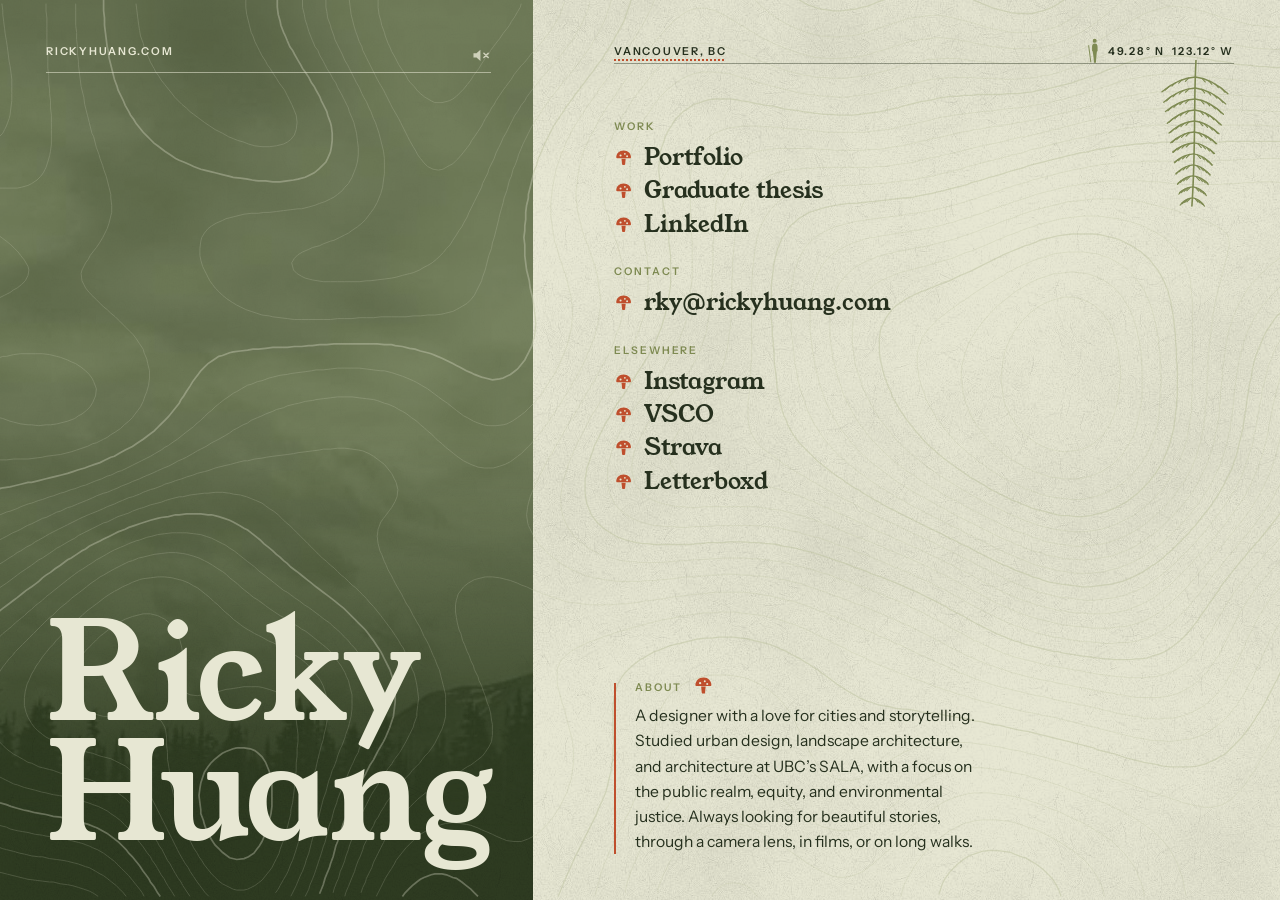
==== commit c4dba37a: "Merge pull request #26 from rrickyhuang/blitz/combined Site cleanup batch: sweep fixes (14 issues), " ====
--- a/site/index.html
+++ b/site/index.html
@@ -25,6 +25,7 @@
 	<meta name="twitter:title" content="Ricky Huang">
 	<meta name="twitter:description" content="Ricky Huang, designer focused on the public realm, cities, and equity.">
 	<meta name="twitter:image" content="https://rickyhuang.com/og-image.jpg">
+	<link rel="stylesheet" href="hiker.css">
 	<link rel="stylesheet" href="styles.css">
 </head>
 
@@ -37,6 +38,10 @@
 			<feColorMatrix in="n2" type="matrix" values="0 0 0 0 0  0 0 0 0 0  0 0 0 0 0  9 0 0 0 -5.5" result="sp" />
 			<feComposite in="d" in2="sp" operator="out" />
 		</filter>
+		<defs>
+		<path id="ct-mn" d="M509,0 L509,8 L510,16 L512,23 L513,28 L516,36 L517,40 L520,48 L522,52 L524,57 L528,64 L530,68 L532,72 L536,78 L540,84 L542,88 L545,92 L549,96 L552,100 L556,104 L561,108 L568,112 L572,114 L580,114 L588,112 L592,110 L596,107 L600,103 L604,99 L608,94 L612,89 L615,84 L618,80 L621,76 L624,71 L628,65 L632,60 L634,56 L637,52 L640,48 L644,43 L648,37 L652,32 L655,28 L657,24 L660,20 L664,13 L667,8 L668,4 M930,996 L927,992 L923,988 L918,984 L912,982 L904,981 L896,982 L891,984 L886,988 L882,992 L880,996 M1316,996 L1315,992 L1313,984 L1311,980 L1308,974 L1304,968 L1301,964 L1298,960 L1294,956 L1289,952 L1285,948 L1280,944 L1276,942 L1272,939 L1267,936 L1260,932 L1256,930 L1252,928 L1244,924 L1240,922 L1234,920 L1228,918 L1222,916 L1216,914 L1208,912 L1204,912 L1196,911 L1188,911 L1180,911 L1172,912 L1168,913 L1160,915 L1156,917 L1150,920 L1144,923 L1140,926 L1136,929 L1132,932 L1128,936 L1124,940 L1120,944 L1116,948 L1112,953 L1108,958 L1104,964 L1102,968 L1099,972 L1096,978 L1093,984 L1092,988 L1090,996 M477,0 L478,8 L479,16 L480,20 L482,28 L484,35 L486,40 L488,46 L491,52 L492,56 L496,64 L498,68 L500,72 L504,80 L506,84 L508,88 L512,95 L515,100 L517,104 L520,110 L523,116 L525,120 L528,125 L532,132 L534,136 L536,140 L540,148 L542,152 L544,156 L548,163 L551,168 L553,172 L556,176 L560,181 L564,185 L570,188 L576,189 L581,188 L588,184 L592,182 L596,178 L600,174 L604,169 L608,164 L611,160 L613,156 L616,152 L620,146 L624,140 L626,136 L628,132 L632,126 L635,120 L638,116 L640,112 L644,106 L648,100 L651,96 L654,92 L657,88 L660,83 L664,78 L668,73 L672,69 L676,64 L679,60 L683,56 L686,52 L690,48 L693,44 L696,40 L700,35 L704,29 L707,24 L709,20 L712,14 L714,8 L716,2 M0,168 L8,168 L16,168 L24,168 L28,168 L36,168 L44,167 L52,167 L60,165 L67,164 L72,162 L77,160 L84,156 L88,152 L92,148 L94,144 L96,140 L99,132 L100,128 L101,120 L102,112 L102,104 L102,96 L102,88 L101,80 L100,73 L99,68 L98,60 L97,52 L96,45 L95,40 L94,32 L93,24 L92,16 L92,12 L91,4 M1360,996 L1360,992 L1358,984 L1356,979 L1353,972 L1352,968 L1348,961 L1344,956 L1341,952 L1338,948 L1334,944 L1330,940 L1326,936 L1321,932 L1316,929 L1312,926 L1308,924 L1302,920 L1296,917 L1292,914 L1287,912 L1280,909 L1276,907 L1270,904 L1264,901 L1260,900 L1252,897 L1248,895 L1240,892 L1236,891 L1228,888 L1224,887 L1216,885 L1210,884 L1204,883 L1196,882 L1188,881 L1180,881 L1172,881 L1164,882 L1157,884 L1152,885 L1145,888 L1140,890 L1136,892 L1130,896 L1124,900 L1120,903 L1116,906 L1112,910 L1108,913 L1104,917 L1100,921 L1096,925 L1092,929 L1088,933 L1084,937 L1080,941 L1076,945 L1072,948 L1068,952 L1063,956 L1059,960 L1053,964 L1048,968 L1044,970 L1039,972 L1032,974 L1024,975 L1016,974 L1010,972 L1004,969 L1000,967 L994,964 L988,960 L984,958 L980,955 L976,952 L970,948 L964,944 L960,941 L956,938 L952,936 L946,932 L940,928 L936,926 L932,924 L924,920 L920,918 L913,916 L908,915 L900,914 L892,914 L884,915 L880,916 L872,919 L868,921 L864,924 L859,928 L854,932 L850,936 L846,940 L843,944 L839,948 L836,953 L832,959 L830,964 L828,968 L824,976 L823,980 L820,988 L820,992 M451,0 L451,8 L452,13 L453,20 L456,28 L457,32 L460,40 L461,44 L464,50 L467,56 L469,60 L472,67 L475,72 L477,76 L480,82 L483,88 L485,92 L488,97 L491,104 L493,108 L496,113 L499,120 L501,124 L504,132 L506,136 L508,142 L510,148 L512,156 L513,160 L515,168 L516,176 L516,181 L516,188 L516,193 L515,200 L514,208 L512,215 L510,220 L508,225 L504,232 L501,236 L498,240 L495,244 L491,248 L486,252 L480,256 L476,259 L472,261 L466,264 L460,267 L456,268 L448,271 L444,273 L436,275 L432,277 L425,280 L420,283 L416,287 L413,292 L415,300 L419,304 L424,307 L428,309 L436,311 L442,312 L448,313 L456,313 L464,313 L472,313 L480,313 L488,313 L496,312 L500,312 L508,311 L516,310 L524,309 L529,308 L536,306 L544,304 L548,303 L555,300 L560,297 L564,295 L569,292 L574,288 L578,284 L582,280 L585,276 L589,272 L592,267 L596,261 L599,256 L602,252 L604,248 L608,241 L610,236 L612,232 L616,224 L618,220 L620,216 L624,208 L625,204 L628,198 L631,192 L632,188 L636,180 L638,176 L640,170 L643,164 L645,160 L648,153 L651,148 L653,144 L656,138 L659,132 L661,128 L664,124 L668,117 L672,112 L674,108 L677,104 L680,100 L684,95 L688,90 L692,85 L696,81 L700,76 L703,72 L707,68 L710,64 L713,60 L716,56 L720,51 L724,46 L728,40 L730,36 L732,32 L736,25 L738,20 L740,16 L743,8 L744,3 M0,199 L8,200 L16,200 L20,200 L28,201 L36,202 L44,203 L52,204 L56,205 L64,206 L72,207 L80,208 L84,209 L92,209 L100,209 L108,209 L113,208 L120,206 L124,204 L130,200 L134,196 L137,192 L140,186 L142,180 L144,173 L145,168 L146,160 L146,152 L146,144 L146,136 L146,128 L145,120 L145,112 L144,104 L144,100 L143,92 L143,84 L142,76 L142,68 L142,60 L141,52 L141,44 L141,36 L141,28 L141,20 L140,12 L140,4 M0,447 L4,441 L7,436 L9,432 L8,427 L4,421 L0,417 M1596,765 L1590,768 L1584,772 L1580,774 L1576,777 L1572,781 L1568,785 L1564,789 L1560,793 L1556,798 L1552,804 L1549,808 L1546,812 L1544,816 L1540,823 L1538,828 L1536,832 L1532,840 L1531,844 L1528,852 L1527,856 L1525,864 L1524,869 L1523,876 L1523,884 L1523,892 L1524,897 L1525,904 L1528,912 L1530,916 L1532,921 L1536,928 L1538,932 L1541,936 L1544,940 L1548,945 L1552,950 L1556,955 L1560,959 L1564,963 L1568,967 L1572,971 L1576,975 L1580,978 L1584,982 L1588,987 L1592,992 M1407,996 L1405,988 L1404,981 L1403,976 L1400,968 L1399,964 L1396,957 L1393,952 L1391,948 L1388,943 L1384,938 L1380,933 L1376,929 L1372,925 L1368,922 L1364,919 L1360,916 L1354,912 L1348,908 L1344,906 L1340,904 L1333,900 L1328,898 L1324,896 L1316,892 L1312,891 L1306,888 L1300,886 L1296,884 L1288,881 L1284,880 L1276,877 L1272,875 L1264,872 L1260,871 L1252,868 L1248,867 L1240,865 L1236,864 L1228,861 L1222,860 L1216,859 L1208,857 L1203,856 L1196,855 L1188,854 L1180,853 L1172,853 L1164,853 L1156,854 L1148,855 L1143,856 L1136,858 L1131,860 L1124,863 L1120,865 L1115,868 L1109,872 L1104,876 L1100,879 L1096,882 L1092,886 L1088,889 L1084,893 L1080,896 L1075,900 L1071,904 L1065,908 L1060,912 L1056,914 L1052,916 L1044,920 L1040,921 L1032,923 L1024,923 L1016,922 L1008,920 L1004,919 L997,916 L992,913 L988,911 L983,908 L977,904 L972,900 L968,897 L964,893 L960,890 L956,886 L952,883 L948,879 L944,875 L940,871 L936,868 L932,864 L927,860 L922,856 L916,852 L912,849 L908,847 L900,845 L896,844 L888,844 L884,845 L876,848 L872,850 L868,853 L864,856 L860,860 L856,864 L852,868 L848,873 L844,878 L840,883 L836,888 L833,892 L831,896 L828,900 L824,905 L820,911 L817,916 L814,920 L812,924 L808,930 L805,936 L803,940 L800,945 L797,952 L795,956 L792,963 L790,968 L788,974 L786,980 L784,988 L784,992 M96,396 L92,396 L84,399 L80,400 L72,403 L68,405 L61,408 L56,411 L52,414 L48,417 L44,420 L40,426 L40,431 L43,436 L47,440 L52,444 L56,447 L60,450 L64,452 L71,456 L76,459 L80,461 L88,464 L92,465 L100,468 L104,469 L112,471 L120,472 L124,472 L132,473 L140,472 L145,472 L152,471 L160,469 L164,468 L172,465 L176,462 L180,460 L185,456 L189,452 L192,447 L195,440 L196,432 L193,424 L191,420 L188,416 L184,412 L179,408 L173,404 L168,402 L164,400 L156,397 L152,396 L144,394 L136,393 L128,393 L120,393 L112,393 L104,394 L96,396 M425,0 L425,8 L427,16 L428,22 L430,28 L432,35 L434,40 L436,45 L439,52 L442,56 L444,61 L448,68 L450,72 L452,76 L456,82 L459,88 L462,92 L464,97 L468,104 L470,108 L472,112 L476,120 L477,124 L480,131 L482,136 L484,144 L485,148 L486,156 L487,164 L487,172 L486,180 L484,187 L482,192 L480,197 L476,204 L472,208 L469,212 L464,216 L460,219 L456,221 L450,224 L444,226 L439,228 L432,230 L424,232 L420,232 L412,233 L404,234 L396,235 L388,236 L382,236 L376,237 L368,237 L360,238 L352,240 L348,241 L340,243 L336,245 L329,248 L324,251 L320,254 L316,259 L313,264 L312,268 L311,276 L311,284 L312,289 L314,296 L316,300 L320,308 L322,312 L325,316 L328,320 L332,324 L336,328 L341,332 L347,336 L352,339 L356,341 L362,344 L368,346 L374,348 L380,350 L388,351 L392,352 L400,353 L408,354 L416,355 L424,355 L432,355 L440,355 L448,355 L456,355 L464,354 L472,354 L480,354 L488,353 L496,353 L504,353 L512,352 L520,352 L524,352 L532,352 L540,352 L548,351 L556,351 L564,350 L572,350 L580,349 L584,348 L592,346 L596,344 L603,340 L608,337 L612,333 L616,328 L618,324 L620,320 L624,312 L625,308 L628,300 L629,296 L631,288 L632,284 L635,276 L636,270 L638,264 L640,256 L641,252 L643,244 L644,239 L646,232 L648,225 L649,220 L652,212 L653,208 L655,200 L657,196 L659,188 L661,184 L664,176 L665,172 L668,165 L670,160 L672,156 L676,148 L678,144 L680,140 L684,134 L688,128 L690,124 L693,120 L696,116 L700,110 L704,105 L708,100 L711,96 L714,92 L717,88 L721,84 L724,80 L728,75 L732,70 L736,64 L739,60 L742,56 L745,52 L748,46 L752,40 L754,36 L756,32 L760,24 L762,20 L764,13 L766,8 L768,0 M0,230 L8,230 L16,231 L21,232 L28,233 L36,235 L40,237 L48,239 L52,241 L59,244 L64,247 L68,249 L74,252 L80,256 L84,259 L88,262 L92,265 L96,268 L101,272 L105,276 L109,280 L112,284 L116,289 L120,296 L121,300 L120,306 L117,312 L113,316 L108,320 L104,322 L100,325 L94,328 L88,331 L84,333 L76,336 L72,337 L65,340 L60,341 L52,344 L48,345 L40,346 L32,348 L28,348 L20,349 L12,349 L4,349 M0,533 L4,530 L8,527 L12,524 L20,520 L24,518 L31,516 L36,515 L44,513 L51,512 L56,512 L64,511 L72,511 L80,511 L88,511 L96,511 L104,510 L112,510 L120,510 L128,509 L136,508 L140,507 L148,506 L156,505 L160,504 L168,502 L174,500 L180,498 L186,496 L192,493 L196,492 L204,488 L208,486 L212,483 L217,480 L223,476 L227,472 L232,468 L236,464 L239,460 L242,456 L245,452 L248,446 L250,440 L252,435 L254,428 L255,420 L255,412 L253,404 L252,399 L249,392 L248,388 L244,382 L240,376 L237,372 L233,368 L229,364 L225,360 L221,356 L217,352 L212,348 L208,344 L204,341 L200,337 L196,333 L192,329 L188,325 L184,320 L182,316 L180,312 L179,304 L180,300 L184,292 L187,288 L189,284 L192,280 L196,275 L200,269 L203,264 L205,260 L208,254 L210,248 L212,240 L213,236 L213,228 L212,220 L212,216 L210,208 L208,200 L207,196 L204,188 L203,184 L200,176 L199,172 L196,164 L195,160 L193,152 L191,148 L189,140 L188,136 L186,128 L184,120 L183,116 L182,108 L180,100 L179,96 L178,88 L177,80 L176,72 L176,68 L175,60 L175,52 L174,44 L174,36 L173,28 L173,20 L173,12 L173,4 M1596,705 L1591,708 L1585,712 L1580,715 L1576,718 L1572,722 L1568,725 L1564,729 L1560,733 L1556,737 L1552,742 L1548,747 L1545,752 L1542,756 L1539,760 L1536,765 L1532,771 L1529,776 L1527,780 L1524,785 L1520,791 L1517,796 L1515,800 L1512,805 L1508,812 L1506,816 L1504,820 L1500,827 L1497,832 L1495,836 L1492,840 L1488,847 L1485,852 L1483,856 L1480,860 L1476,866 L1472,872 L1469,876 L1465,880 L1461,884 L1457,888 L1452,891 L1448,894 L1440,896 L1436,897 L1428,897 L1422,896 L1416,895 L1408,893 L1404,892 L1396,889 L1392,888 L1384,885 L1380,884 L1372,881 L1368,880 L1360,877 L1356,876 L1348,873 L1344,871 L1336,869 L1332,867 L1324,865 L1320,863 L1312,861 L1308,859 L1300,857 L1296,855 L1288,853 L1284,851 L1276,849 L1272,848 L1264,845 L1259,844 L1252,842 L1244,840 L1240,839 L1232,837 L1228,836 L1220,834 L1212,833 L1208,832 L1200,830 L1192,829 L1187,828 L1180,827 L1172,826 L1164,825 L1156,825 L1148,825 L1140,825 L1132,825 L1124,826 L1116,828 L1112,829 L1104,831 L1100,833 L1093,836 L1088,839 L1084,841 L1079,844 L1073,848 L1068,851 L1064,854 L1060,856 L1054,860 L1048,863 L1044,865 L1036,867 L1028,867 L1020,866 L1015,864 L1008,860 L1004,857 L1000,852 L996,848 L994,844 L991,840 L988,834 L985,828 L983,824 L980,818 L977,812 L975,808 L972,801 L969,796 L967,792 L964,788 L960,783 L956,778 L952,774 L948,771 L944,767 L939,764 L933,760 L928,758 L924,756 L916,753 L911,752 L904,751 L896,750 L888,750 L880,750 L872,751 L868,752 L860,755 L856,756 L848,760 L844,763 L840,766 L836,769 L832,773 L828,779 L825,784 L823,788 L820,796 L819,800 L817,808 L816,813 L815,820 L813,828 L812,834 L811,840 L809,848 L808,852 L805,860 L804,864 L801,872 L800,876 L796,884 L794,888 L792,893 L789,900 L787,904 L784,909 L781,916 L779,920 L776,925 L773,932 L771,936 L768,942 L765,948 L764,952 L760,960 L759,964 L756,972 L755,976 L753,984 L752,988 L750,996 M362,0 L362,8 L363,16 L364,20 L366,28 L368,36 L370,40 L372,46 L375,52 L377,56 L380,62 L384,68 L386,72 L389,76 L392,81 L396,87 L399,92 L402,96 L405,100 L408,106 L411,112 L413,116 L416,123 L418,128 L419,136 L418,144 L416,150 L412,155 L408,158 L404,160 L396,162 L388,163 L380,163 L372,162 L365,160 L360,158 L353,156 L348,154 L343,152 L336,148 L332,146 L328,144 L322,140 L316,136 L312,133 L308,130 L304,127 L300,124 L296,120 L291,116 L287,112 L283,108 L280,104 L276,99 L272,94 L268,89 L265,84 L262,80 L260,76 L256,69 L254,64 L252,60 L249,52 L248,48 L245,40 L244,34 L243,28 L242,20 L241,12 L240,4 M928,0 L932,4 L936,8 L940,11 L944,15 L948,17 L952,20 L958,24 L964,27 L968,29 L974,32 L980,34 L985,36 L992,38 L1000,40 L1004,40 L1012,41 L1020,41 L1028,40 L1032,40 L1040,39 L1048,37 L1052,36 L1060,33 L1064,32 L1072,29 L1076,28 L1084,25 L1088,24 L1096,21 L1102,20 L1108,19 L1116,18 L1124,17 L1132,17 L1140,18 L1148,20 L1152,21 L1160,23 L1164,24 L1172,26 L1178,28 L1184,30 L1192,32 L1196,33 L1204,34 L1212,36 L1216,36 L1224,36 L1232,36 L1236,36 L1244,35 L1252,33 L1256,32 L1264,29 L1268,27 L1274,24 L1280,20 L1284,18 L1288,15 L1292,11 L1296,8 L1300,4 L1304,0 M1596,621 L1592,624 L1586,628 L1580,632 L1576,634 L1572,637 L1567,640 L1561,644 L1556,647 L1552,650 L1548,653 L1544,656 L1539,660 L1535,664 L1530,668 L1526,672 L1523,676 L1519,680 L1516,684 L1512,690 L1508,696 L1506,700 L1504,704 L1500,711 L1498,716 L1496,720 L1492,728 L1490,732 L1488,737 L1485,744 L1483,748 L1480,755 L1477,760 L1475,764 L1472,770 L1468,776 L1465,780 L1463,784 L1459,788 L1456,792 L1452,797 L1448,801 L1444,804 L1439,808 L1433,812 L1428,815 L1424,817 L1416,820 L1412,821 L1404,822 L1396,823 L1388,824 L1380,823 L1372,823 L1364,822 L1356,820 L1352,820 L1344,818 L1336,816 L1332,815 L1324,813 L1320,812 L1312,810 L1305,808 L1300,807 L1292,805 L1288,804 L1280,802 L1272,800 L1268,799 L1260,797 L1254,796 L1248,795 L1240,793 L1235,792 L1228,791 L1220,789 L1216,788 L1208,786 L1200,784 L1196,783 L1188,781 L1183,780 L1176,778 L1169,776 L1164,774 L1156,772 L1152,771 L1144,768 L1140,767 L1132,764 L1128,763 L1121,760 L1116,758 L1110,756 L1104,754 L1099,752 L1092,749 L1088,748 L1080,744 L1076,743 L1069,740 L1064,738 L1060,736 L1052,732 L1048,730 L1043,728 L1036,725 L1032,723 L1027,720 L1020,717 L1016,715 L1011,712 L1004,709 L1000,707 L994,704 L988,701 L984,699 L976,696 L972,694 L965,692 L960,690 L953,688 L948,687 L940,685 L936,684 L928,683 L920,682 L912,681 L904,680 L896,680 L888,680 L880,681 L872,681 L864,682 L856,683 L852,684 L844,685 L836,687 L830,688 L824,689 L816,691 L812,692 L804,694 L797,696 L792,697 L784,700 L780,701 L772,703 L768,705 L760,707 L756,709 L748,712 L744,713 L738,716 L732,719 L728,721 L723,724 L718,728 L714,732 L711,736 L708,744 L708,748 L708,756 L708,760 L710,768 L712,775 L713,780 L716,788 L717,792 L719,800 L720,804 L722,812 L724,819 L725,824 L726,832 L726,840 L726,848 L725,856 L724,863 L723,868 L720,876 L719,880 L716,886 L713,892 L711,896 L708,901 L704,907 L700,912 L697,916 L693,920 L689,924 L684,928 L680,930 L676,932 L668,935 L660,935 L652,934 L647,932 L640,929 L636,927 L629,924 L624,922 L620,920 L612,917 L607,916 L600,915 L592,914 L584,915 L580,916 L572,919 L568,920 L561,924 L556,927 L552,930 L548,934 L544,938 L540,942 L536,947 L532,952 L529,956 L527,960 L524,965 L520,971 L517,976 L515,980 L512,986 L509,992 L507,996 M0,626 L4,623 L9,620 L14,616 L20,612 L24,609 L28,606 L32,603 L37,600 L43,596 L48,593 L52,591 L56,588 L64,584 L68,582 L72,580 L80,576 L84,574 L89,572 L96,569 L100,568 L108,565 L112,563 L120,560 L124,559 L132,556 L136,555 L144,552 L148,551 L156,548 L160,547 L168,544 L172,543 L180,540 L184,539 L191,536 L196,534 L202,532 L208,529 L212,528 L220,524 L224,523 L230,520 L236,517 L240,515 L246,512 L252,509 L256,507 L261,504 L268,500 L272,497 L276,495 L280,492 L286,488 L291,484 L296,480 L300,477 L304,474 L308,470 L312,467 L316,463 L320,459 L324,456 L328,452 L333,448 L338,444 L344,440 L348,437 L352,435 L357,432 L364,428 L368,427 L375,424 L380,423 L388,420 L392,419 L400,417 L408,416 L412,415 L420,414 L428,413 L435,412 L440,411 L448,411 L456,410 L464,409 L472,409 L480,409 L488,409 L496,410 L504,411 L512,412 L516,412 L524,414 L530,416 L536,418 L541,420 L548,423 L552,425 L557,428 L564,432 L568,435 L572,438 L576,441 L580,444 L586,448 L591,452 L596,456 L600,459 L604,462 L608,464 L615,468 L620,470 L626,472 L632,473 L640,473 L648,472 L652,471 L658,468 L664,464 L668,461 L672,458 L676,454 L680,450 L684,446 L688,441 L692,436 L694,432 L697,428 L700,423 L704,417 L707,412 L709,408 L712,401 L714,396 L716,392 L719,384 L720,380 L722,372 L724,364 L724,360 L725,352 L725,344 L724,336 L724,332 L722,324 L720,316 L719,312 L717,304 L715,300 L713,292 L711,288 L709,280 L708,276 L705,268 L704,261 L703,256 L702,248 L701,240 L701,232 L701,224 L702,216 L703,208 L704,202 L705,196 L707,188 L708,184 L711,176 L712,172 L716,164 L717,160 L720,154 L723,148 L725,144 L728,139 L732,133 L735,128 L738,124 L740,120 L744,115 L748,109 L752,104 L754,100 L757,96 L760,92 L764,87 L768,81 L772,76 L774,72 L777,68 L780,64 L784,58 L788,52 L790,48 L793,44 L796,39 L800,32 L803,28 L805,24 L808,18 L811,12 L813,8 L816,0 M76,996 L68,992 L64,990 L60,988 L53,984 L48,981 L44,978 L40,976 L34,972 L28,969 L24,966 L20,964 L14,960 L8,956 L4,954 L0,952 M1596,577 L1592,582 L1588,586 L1584,590 L1580,594 L1576,598 L1572,602 L1568,605 L1564,608 L1559,612 L1554,616 L1549,620 L1544,624 L1540,627 L1536,630 L1532,634 L1528,637 L1524,641 L1520,644 L1516,648 L1512,652 L1508,657 L1504,661 L1500,666 L1496,672 L1493,676 L1491,680 L1488,684 L1484,692 L1482,696 L1480,700 L1476,708 L1474,712 L1472,717 L1469,724 L1467,728 L1464,734 L1461,740 L1459,744 L1456,750 L1452,756 L1450,760 L1447,764 L1444,768 L1440,772 L1436,776 L1432,780 L1427,784 L1420,788 L1416,790 L1412,792 L1404,795 L1400,796 L1392,798 L1384,798 L1376,799 L1368,798 L1360,798 L1352,796 L1348,796 L1340,794 L1332,793 L1328,792 L1320,790 L1312,788 L1308,787 L1300,785 L1294,784 L1288,783 L1280,781 L1275,780 L1268,779 L1260,777 L1256,776 L1248,774 L1240,773 L1236,772 L1228,770 L1220,768 L1216,767 L1208,765 L1203,764 L1196,762 L1189,760 L1184,758 L1177,756 L1172,754 L1167,752 L1160,749 L1156,748 L1148,744 L1144,742 L1139,740 L1132,737 L1128,735 L1121,732 L1116,729 L1112,728 L1104,724 L1100,722 L1096,720 L1088,716 L1084,715 L1078,712 L1072,709 L1068,708 L1060,704 L1056,702 L1051,700 L1044,697 L1040,695 L1032,692 L1028,690 L1023,688 L1016,685 L1012,684 L1004,680 L1000,679 L993,676 L988,674 L982,672 L976,670 L969,668 L964,667 L956,665 L952,664 L944,662 L936,661 L932,660 L924,659 L916,658 L908,658 L900,658 L892,658 L884,658 L876,659 L868,660 L863,660 L856,661 L848,662 L840,663 L832,664 L828,665 L820,666 L812,667 L804,668 L800,669 L792,670 L784,671 L776,671 L768,672 L764,672 L756,672 L748,672 L744,672 L736,671 L728,670 L720,669 L716,668 L708,665 L704,664 L696,661 L692,660 L684,656 L680,655 L674,652 L668,650 L664,648 L656,645 L652,644 L644,642 L636,641 L628,641 L620,643 L616,644 L609,648 L604,652 L601,656 L598,660 L596,667 L595,672 L595,680 L596,686 L597,692 L599,700 L601,704 L603,712 L605,716 L608,724 L610,728 L612,734 L615,740 L616,744 L620,752 L621,756 L624,762 L626,768 L628,773 L630,780 L632,785 L634,792 L635,800 L636,805 L636,812 L636,817 L635,824 L632,830 L628,836 L625,840 L620,844 L616,847 L612,850 L608,852 L602,856 L596,860 L592,862 L588,864 L582,868 L576,871 L572,874 L568,877 L563,880 L558,884 L553,888 L549,892 L545,896 L541,900 L537,904 L534,908 L531,912 L528,916 L524,921 L520,927 L517,932 L515,936 L512,942 L509,948 L507,952 L504,958 L502,964 L500,968 L496,976 L495,980 L492,986 L490,992 M0,659 L4,656 L9,652 L14,648 L20,644 L24,641 L28,639 L32,636 L38,632 L44,628 L48,625 L52,623 L56,620 L62,616 L68,612 L72,610 L76,607 L82,604 L88,600 L92,598 L96,596 L103,592 L108,590 L112,588 L119,584 L124,582 L128,580 L136,576 L140,575 L146,572 L152,569 L156,568 L164,564 L168,563 L175,560 L180,558 L185,556 L192,553 L196,551 L204,548 L208,547 L215,544 L220,542 L224,540 L232,537 L236,535 L244,532 L248,530 L253,528 L260,525 L264,523 L271,520 L276,518 L280,516 L287,512 L292,510 L296,508 L303,504 L308,501 L312,499 L318,496 L324,492 L328,490 L332,488 L339,484 L344,481 L348,478 L352,476 L359,472 L364,470 L368,467 L375,464 L380,462 L384,460 L392,457 L396,455 L404,453 L408,451 L416,449 L421,448 L428,446 L436,445 L440,444 L448,443 L456,442 L464,441 L472,441 L480,441 L488,442 L496,443 L504,444 L508,445 L516,448 L520,449 L527,452 L532,455 L536,457 L541,460 L546,464 L552,468 L556,472 L560,475 L564,479 L568,482 L572,486 L576,490 L580,493 L584,497 L588,500 L593,504 L598,508 L604,512 L608,514 L612,516 L620,519 L627,520 L632,520 L637,520 L644,518 L650,516 L656,513 L660,510 L664,507 L668,504 L672,500 L676,496 L680,492 L684,487 L688,482 L692,477 L696,472 L699,468 L701,464 L704,460 L708,454 L712,448 L714,444 L717,440 L720,435 L724,428 L726,424 L729,420 L732,414 L735,408 L737,404 L740,398 L742,392 L744,388 L747,380 L749,376 L751,368 L752,364 L754,356 L755,348 L756,340 L756,332 L755,324 L754,316 L753,308 L752,304 L750,296 L748,290 L746,284 L744,279 L742,272 L740,268 L737,260 L736,256 L734,248 L732,241 L731,236 L730,228 L729,220 L729,212 L730,204 L731,196 L732,189 L733,184 L735,176 L736,172 L739,164 L741,160 L744,153 L747,148 L749,144 L752,138 L755,132 L758,128 L760,124 L764,118 L768,112 L771,108 L774,104 L776,100 L780,95 L784,89 L788,84 L791,80 L794,76 L797,72 L800,68 L804,62 L808,57 L812,52 L815,48 L819,44 L822,40 L826,36 L829,32 L833,28 L837,24 L842,20 L847,16 L852,13 L856,11 L864,9 L872,9 L880,11 L884,12 L892,16 L896,18 L900,21 L906,24 L912,28 L916,30 L920,33 L926,36 L932,40 L936,42 L940,44 L948,48 L952,50 L957,52 L964,55 L968,56 L976,59 L980,60 L988,62 L996,64 L1000,64 L1008,65 L1016,65 L1024,65 L1032,64 L1036,64 L1044,63 L1052,61 L1056,60 L1064,57 L1069,56 L1076,54 L1081,52 L1088,50 L1094,48 L1100,46 L1108,45 L1112,44 L1120,43 L1128,42 L1136,42 L1144,43 L1152,44 L1156,45 L1164,46 L1172,48 L1176,49 L1184,50 L1192,52 L1196,52 L1204,53 L1212,54 L1220,54 L1228,54 L1236,54 L1244,53 L1248,52 L1256,50 L1263,48 L1268,46 L1274,44 L1280,41 L1284,39 L1290,36 L1296,32 L1300,30 L1304,27 L1308,24 L1313,20 L1318,16 L1323,12 L1327,8 L1332,4 L1336,0 M198,996 L192,992 L188,990 L182,988 L176,986 L169,984 L164,983 L156,982 L148,980 L144,980 L136,979 L128,978 L120,977 L116,976 L108,974 L100,972 L96,971 L88,969 L84,967 L76,964 L72,962 L67,960 L60,957 L56,955 L51,952 L44,949 L40,946 L35,944 L28,940 L24,938 L20,935 L14,932 L8,928 L4,926 L0,924 M1596,464 L1593,472 L1592,477 L1590,484 L1589,492 L1588,496 L1586,504 L1585,512 L1584,516 L1582,524 L1580,532 L1579,536 L1576,544 L1575,548 L1572,554 L1569,560 L1567,564 L1564,568 L1560,574 L1556,579 L1552,584 L1548,588 L1545,592 L1541,596 L1537,600 L1532,604 L1528,608 L1524,612 L1520,616 L1516,619 L1512,623 L1508,627 L1504,631 L1500,636 L1496,640 L1493,644 L1489,648 L1486,652 L1483,656 L1480,660 L1476,666 L1472,672 L1470,676 L1467,680 L1464,686 L1461,692 L1459,696 L1456,702 L1453,708 L1451,712 L1448,718 L1445,724 L1443,728 L1440,732 L1436,738 L1432,744 L1429,748 L1425,752 L1421,756 L1416,760 L1412,763 L1408,765 L1403,768 L1396,771 L1392,772 L1384,774 L1376,775 L1368,775 L1360,775 L1352,775 L1344,774 L1336,772 L1332,772 L1324,770 L1316,769 L1311,768 L1304,767 L1296,765 L1291,764 L1284,763 L1276,761 L1270,760 L1264,759 L1256,757 L1250,756 L1244,755 L1236,753 L1231,752 L1224,750 L1216,748 L1212,747 L1204,744 L1200,743 L1192,740 L1188,739 L1181,736 L1176,734 L1172,732 L1164,729 L1160,727 L1155,724 L1148,721 L1144,719 L1139,716 L1132,712 L1128,710 L1124,708 L1116,704 L1112,702 L1108,700 L1100,696 L1096,694 L1091,692 L1084,689 L1080,687 L1073,684 L1068,682 L1063,680 L1056,677 L1052,675 L1044,672 L1040,671 L1033,668 L1028,666 L1023,664 L1016,662 L1012,660 L1004,657 L1000,656 L992,653 L988,652 L980,649 L975,648 L968,646 L960,644 L956,644 L948,642 L940,641 L933,640 L928,640 L920,639 L912,639 L904,638 L896,638 L888,639 L880,639 L872,640 L868,640 L860,641 L852,641 L844,642 L836,643 L828,644 L824,644 L816,645 L808,645 L800,646 L792,646 L784,646 L776,646 L768,645 L760,644 L756,643 L748,642 L742,640 L736,638 L731,636 L724,633 L720,631 L715,628 L709,624 L704,620 L700,617 L696,613 L692,609 L688,605 L684,600 L682,596 L680,592 L676,584 L675,580 L674,572 L675,564 L676,559 L678,552 L680,547 L683,540 L685,536 L688,529 L691,524 L693,520 L696,514 L699,508 L702,504 L704,500 L708,493 L711,488 L713,484 L716,479 L720,472 L722,468 L725,464 L728,459 L732,452 L734,448 L737,444 L740,438 L744,432 L746,428 L749,424 L752,418 L755,412 L757,408 L760,403 L764,396 L766,392 L768,387 L771,380 L772,376 L775,368 L777,364 L779,356 L780,351 L781,344 L782,336 L783,328 L783,320 L783,312 L782,304 L781,296 L780,291 L778,284 L776,276 L775,272 L772,264 L771,260 L768,252 L767,248 L765,240 L763,236 L761,228 L760,222 L759,216 L758,208 L758,200 L759,192 L760,184 L760,180 L762,172 L764,166 L766,160 L768,155 L771,148 L773,144 L776,138 L779,132 L781,128 L784,124 L788,117 L791,112 L794,108 L797,104 L800,100 L804,95 L808,90 L812,85 L816,80 L820,76 L824,72 L828,68 L832,65 L836,62 L840,59 L845,56 L852,52 L856,51 L864,49 L872,48 L880,49 L888,50 L894,52 L900,54 L905,56 L912,59 L916,60 L924,64 L928,65 L934,68 L940,70 L945,72 L952,75 L956,76 L964,79 L969,80 L976,82 L984,84 L988,84 L996,86 L1004,86 L1012,87 L1020,87 L1028,87 L1036,86 L1044,85 L1050,84 L1056,83 L1064,81 L1068,80 L1076,78 L1081,76 L1088,74 L1095,72 L1100,71 L1108,69 L1112,68 L1120,66 L1128,66 L1136,65 L1144,65 L1152,65 L1160,66 L1168,67 L1176,68 L1180,68 L1188,69 L1196,70 L1204,71 L1212,71 L1220,71 L1228,71 L1236,70 L1244,69 L1251,68 L1256,67 L1264,65 L1268,64 L1276,61 L1280,59 L1288,56 L1292,54 L1296,52 L1304,48 L1308,46 L1312,43 L1318,40 L1324,36 L1328,34 L1332,31 L1338,28 L1344,24 L1348,22 L1352,20 L1359,16 L1364,14 L1369,12 L1376,10 L1384,8 L1388,7 L1396,7 L1404,8 L1408,8 L1416,10 L1423,12 L1428,13 L1436,16 L1440,17 L1448,20 L1452,21 L1460,23 L1464,24 L1472,26 L1480,28 L1484,28 L1492,29 L1500,30 L1508,30 L1516,30 L1524,30 L1532,29 L1540,29 L1548,29 L1556,28 L1564,28 L1572,29 L1580,30 L1588,31 L1592,32 M0,688 L4,685 L8,682 L12,679 L16,676 L21,672 L27,668 L32,665 L36,662 L40,659 L45,656 L51,652 L56,649 L60,646 L64,643 L69,640 L75,636 L80,633 L84,630 L88,627 L93,624 L99,620 L104,617 L108,614 L112,612 L118,608 L124,605 L128,602 L132,600 L139,596 L144,593 L148,591 L154,588 L160,585 L164,583 L170,580 L176,577 L180,575 L187,572 L192,570 L197,568 L204,565 L208,563 L216,560 L220,558 L225,556 L232,553 L236,552 L244,549 L248,547 L256,544 L260,543 L268,540 L272,538 L279,536 L284,534 L291,532 L296,530 L303,528 L308,526 L316,524 L320,523 L328,520 L332,519 L340,517 L345,516 L352,514 L360,512 L364,512 L372,510 L380,509 L385,508 L392,507 L400,506 L408,505 L415,504 L420,503 L428,502 L436,501 L444,500 L448,499 L456,499 L464,498 L472,498 L480,499 L487,500 L492,501 L499,504 L504,507 L508,510 L512,513 L516,516 L520,521 L524,526 L527,532 L529,536 L531,544 L530,552 L528,557 L524,564 L521,568 L518,572 L515,576 L512,580 L509,588 L508,596 L509,604 L511,612 L513,616 L516,624 L518,628 L520,633 L524,640 L526,644 L528,648 L532,655 L535,660 L537,664 L540,670 L544,676 L546,680 L548,684 L552,691 L555,696 L557,700 L560,707 L563,712 L565,716 L568,723 L570,728 L572,732 L575,740 L577,744 L579,752 L580,756 L582,764 L584,772 L584,776 L584,784 L584,792 L584,796 L582,804 L580,810 L577,816 L575,820 L572,826 L568,832 L565,836 L561,840 L558,844 L555,848 L551,852 L547,856 L544,860 L540,864 L536,869 L532,874 L528,879 L524,884 L521,888 L518,892 L516,896 L512,902 L509,908 L506,912 L504,917 L500,924 L499,928 L496,934 L493,940 L492,944 L489,952 L487,956 L484,964 L483,968 L480,975 L478,980 L476,985 L473,992 L472,996 M229,996 L226,992 L222,988 L218,984 L213,980 L208,976 L204,973 L200,971 L195,968 L188,964 L184,963 L176,960 L172,959 L164,957 L159,956 L152,955 L144,954 L136,952 L132,952 L124,951 L116,949 L111,948 L104,946 L96,944 L92,943 L84,940 L80,939 L73,936 L68,934 L63,932 L56,929 L52,927 L47,924 L40,921 L36,918 L32,916 L25,912 L20,909 L16,907 L12,904 L6,900 L0,896 M1596,414 L1592,419 L1588,424 L1586,428 L1583,432 L1580,438 L1577,444 L1576,448 L1573,456 L1571,460 L1569,468 L1568,472 L1566,480 L1564,488 L1563,492 L1562,500 L1560,508 L1559,512 L1557,520 L1556,524 L1554,532 L1552,536 L1549,544 L1547,548 L1544,554 L1541,560 L1538,564 L1536,568 L1532,573 L1528,579 L1524,583 L1520,588 L1517,592 L1513,596 L1509,600 L1506,604 L1502,608 L1498,612 L1494,616 L1491,620 L1487,624 L1484,628 L1480,632 L1476,637 L1472,642 L1468,648 L1465,652 L1462,656 L1459,660 L1456,665 L1452,671 L1449,676 L1447,680 L1444,684 L1440,691 L1437,696 L1435,700 L1432,705 L1428,711 L1425,716 L1422,720 L1419,724 L1415,728 L1411,732 L1407,736 L1402,740 L1396,744 L1392,746 L1386,748 L1380,750 L1372,752 L1368,752 L1360,753 L1352,753 L1344,753 L1336,752 L1332,752 L1324,751 L1316,750 L1308,749 L1303,748 L1296,747 L1288,745 L1280,744 L1276,743 L1268,742 L1260,740 L1256,740 L1248,738 L1240,736 L1236,735 L1228,733 L1224,732 L1216,730 L1211,728 L1204,726 L1200,724 L1192,721 L1188,719 L1181,716 L1176,713 L1172,712 L1165,708 L1160,705 L1156,703 L1150,700 L1144,697 L1140,694 L1136,692 L1128,688 L1124,686 L1120,684 L1113,680 L1108,678 L1104,676 L1096,672 L1092,670 L1087,668 L1080,665 L1076,664 L1068,660 L1064,659 L1057,656 L1052,654 L1047,652 L1040,650 L1036,648 L1028,645 L1024,644 L1016,641 L1012,639 L1004,637 L1000,636 L992,633 L988,632 L980,630 L973,628 L968,627 L960,625 L954,624 L948,623 L940,622 L932,621 L924,621 L916,620 L908,620 L900,620 L892,620 L884,621 L876,621 L868,622 L860,622 L852,623 L844,623 L836,624 L832,624 L824,625 L816,625 L808,625 L800,625 L792,624 L788,624 L780,623 L772,621 L768,620 L760,617 L756,616 L748,612 L744,610 L740,607 L736,604 L731,600 L727,596 L724,592 L720,586 L717,580 L715,576 L713,568 L712,560 L712,552 L713,544 L714,536 L716,530 L718,524 L720,517 L722,512 L724,507 L727,500 L729,496 L732,489 L735,484 L737,480 L740,474 L743,468 L745,464 L748,459 L752,453 L755,448 L757,444 L760,439 L764,433 L767,428 L769,424 L772,420 L776,413 L779,408 L781,404 L784,399 L788,392 L790,388 L792,383 L795,376 L797,372 L800,364 L801,360 L804,352 L805,348 L806,340 L808,332 L808,328 L809,320 L809,312 L809,304 L809,296 L808,288 L808,284 L806,276 L805,268 L804,264 L802,256 L800,249 L799,244 L796,236 L795,232 L793,224 L792,219 L791,212 L789,204 L789,196 L789,188 L789,180 L790,172 L792,165 L793,160 L796,152 L798,148 L800,143 L803,136 L805,132 L808,128 L812,122 L816,116 L819,112 L822,108 L826,104 L830,100 L835,96 L840,92 L844,89 L848,87 L854,84 L860,82 L868,80 L872,80 L880,80 L886,80 L892,81 L900,82 L906,84 L912,86 L920,88 L924,89 L932,92 L936,93 L944,95 L948,96 L956,98 L963,100 L968,101 L976,103 L982,104 L988,105 L996,106 L1004,107 L1012,107 L1020,108 L1028,108 L1036,107 L1044,106 L1052,105 L1060,104 L1064,103 L1072,101 L1077,100 L1084,98 L1092,96 L1096,95 L1104,93 L1108,92 L1116,90 L1124,88 L1128,88 L1136,87 L1144,86 L1152,86 L1160,86 L1168,86 L1176,87 L1184,87 L1192,87 L1200,88 L1208,88 L1216,88 L1224,87 L1232,87 L1240,86 L1248,84 L1252,84 L1260,82 L1267,80 L1272,78 L1279,76 L1284,74 L1290,72 L1296,70 L1300,68 L1308,65 L1312,63 L1318,60 L1324,57 L1328,55 L1336,52 L1340,50 L1345,48 L1352,45 L1356,44 L1364,41 L1370,40 L1376,39 L1384,38 L1392,38 L1400,38 L1408,39 L1413,40 L1420,41 L1428,43 L1433,44 L1440,46 L1448,47 L1452,48 L1460,50 L1468,51 L1473,52 L1480,53 L1488,54 L1496,54 L1504,55 L1512,55 L1520,55 L1528,56 L1536,56 L1544,56 L1552,56 L1556,56 L1564,57 L1572,57 L1580,58 L1588,60 L1592,61 M0,721 L4,717 L8,713 L12,709 L16,706 L20,702 L24,699 L28,696 L33,692 L39,688 L44,684 L48,681 L52,678 L56,676 L61,672 L67,668 L72,665 L76,662 L80,659 L84,656 L90,652 L96,648 L100,645 L104,642 L108,639 L112,636 L118,632 L124,628 L128,625 L132,622 L136,620 L142,616 L148,612 L152,609 L156,607 L161,604 L168,600 L172,598 L176,595 L182,592 L188,589 L192,587 L198,584 L204,581 L208,580 L216,576 L220,574 L226,572 L232,570 L236,568 L244,565 L248,564 L256,561 L260,560 L268,558 L273,556 L280,554 L288,552 L292,552 L300,550 L308,549 L316,548 L320,548 L328,547 L336,547 L344,548 L348,549 L356,550 L363,552 L368,554 L373,556 L380,559 L384,562 L388,565 L393,568 L398,572 L402,576 L406,580 L411,584 L415,588 L419,592 L423,596 L427,600 L431,604 L435,608 L439,612 L443,616 L447,620 L452,624 L456,628 L460,631 L464,635 L468,639 L472,642 L476,646 L480,650 L484,653 L488,657 L492,661 L496,665 L500,670 L504,674 L508,679 L512,684 L515,688 L518,692 L521,696 L524,700 L528,706 L532,712 L534,716 L537,720 L540,727 L543,732 L544,736 L547,744 L549,748 L551,756 L552,761 L553,768 L554,776 L553,784 L552,792 L552,796 L549,804 L548,808 L544,816 L542,820 L540,824 L536,831 L533,836 L530,840 L527,844 L524,849 L520,854 L516,860 L514,864 L511,868 L508,873 L504,879 L501,884 L499,888 L496,894 L493,900 L491,904 L488,912 L486,916 L484,922 L482,928 L480,932 L477,940 L476,944 L473,952 L472,956 L469,964 L467,968 L465,976 L463,980 L460,988 L459,992 M249,996 L247,992 L244,988 L240,983 L236,978 L232,973 L228,969 L224,965 L220,961 L216,957 L212,954 L208,951 L204,948 L197,944 L192,942 L188,940 L180,937 L176,936 L168,934 L160,932 L156,931 L148,930 L140,929 L136,928 L128,927 L120,925 L114,924 L108,923 L100,921 L96,919 L88,917 L84,915 L76,912 L72,911 L66,908 L60,905 L56,903 L50,900 L44,897 L40,895 L36,892 L29,888 L24,884 L20,881 L16,878 L12,875 L8,872 L4,868 M1596,362 L1592,365 L1588,368 L1584,372 L1579,376 L1575,380 L1571,384 L1567,388 L1564,392 L1560,397 L1556,403 L1553,408 L1550,412 L1548,417 L1545,424 L1543,428 L1540,436 L1539,440 L1536,448 L1535,452 L1533,460 L1532,464 L1530,472 L1529,480 L1528,484 L1526,492 L1524,500 L1523,504 L1521,512 L1519,516 L1517,524 L1515,528 L1512,536 L1510,540 L1508,544 L1504,552 L1502,556 L1499,560 L1496,565 L1492,571 L1488,576 L1485,580 L1482,584 L1479,588 L1476,592 L1472,596 L1468,601 L1464,606 L1460,611 L1456,616 L1452,620 L1449,624 L1446,628 L1443,632 L1439,636 L1436,640 L1432,645 L1428,651 L1424,656 L1421,660 L1418,664 L1414,668 L1411,672 L1408,676 L1404,680 L1400,684 L1396,688 L1392,692 L1387,696 L1382,700 L1376,703 L1372,705 L1366,708 L1360,710 L1353,712 L1348,713 L1340,714 L1332,714 L1324,715 L1316,715 L1308,714 L1300,713 L1292,713 L1287,712 L1280,711 L1272,710 L1264,708 L1260,708 L1252,706 L1244,704 L1240,703 L1232,700 L1228,699 L1220,696 L1216,695 L1209,692 L1204,690 L1200,688 L1192,684 L1188,682 L1183,680 L1176,676 L1172,674 L1168,672 L1161,668 L1156,665 L1152,663 L1147,660 L1140,656 L1136,654 L1131,652 L1124,648 L1120,646 L1115,644 L1108,641 L1104,639 L1098,636 L1092,634 L1088,632 L1080,629 L1076,627 L1069,624 L1064,622 L1059,620 L1052,617 L1048,616 L1040,613 L1036,611 L1028,608 L1024,607 L1016,604 L1012,602 L1005,600 L1000,598 L992,596 L988,595 L980,593 L976,591 L968,590 L960,588 L956,587 L948,586 L940,585 L932,584 L927,584 L920,584 L912,584 L904,584 L896,584 L891,584 L884,584 L876,585 L868,585 L860,585 L852,586 L844,586 L836,585 L828,585 L820,584 L816,584 L808,582 L801,580 L796,578 L791,576 L785,572 L780,568 L776,565 L772,560 L770,556 L768,552 L765,544 L764,537 L764,532 L764,524 L764,520 L766,512 L768,504 L769,500 L772,493 L774,488 L776,484 L780,476 L782,472 L785,468 L788,463 L792,457 L795,452 L798,448 L801,444 L804,440 L808,434 L812,429 L816,424 L819,420 L821,416 L824,412 L828,406 L832,400 L834,396 L837,392 L840,385 L843,380 L844,376 L847,368 L849,364 L851,356 L852,351 L854,344 L855,336 L856,328 L856,324 L857,316 L858,308 L858,300 L858,292 L858,284 L858,276 L858,268 L857,260 L857,252 L857,244 L856,236 L856,230 L856,224 L856,216 L856,208 L856,200 L856,196 L857,188 L859,180 L860,176 L864,168 L866,164 L869,160 L872,156 L877,152 L883,148 L888,146 L893,144 L900,142 L908,141 L916,140 L924,140 L932,140 L940,141 L948,141 L956,142 L964,143 L972,143 L979,144 L984,144 L992,145 L1000,146 L1008,147 L1016,147 L1024,147 L1032,147 L1040,147 L1048,147 L1056,146 L1064,145 L1072,144 L1076,144 L1084,142 L1092,140 L1096,139 L1104,138 L1110,136 L1116,135 L1124,133 L1128,132 L1136,130 L1144,129 L1148,128 L1156,127 L1164,126 L1172,125 L1179,124 L1184,124 L1192,123 L1200,122 L1208,121 L1216,120 L1220,120 L1228,119 L1236,117 L1244,116 L1248,115 L1256,114 L1263,112 L1268,111 L1276,109 L1280,107 L1288,105 L1292,104 L1300,101 L1305,100 L1312,98 L1317,96 L1324,94 L1330,92 L1336,90 L1344,88 L1348,87 L1356,86 L1364,84 L1368,84 L1376,83 L1384,82 L1392,82 L1400,83 L1408,83 L1416,84 L1420,84 L1428,85 L1436,86 L1444,87 L1452,88 L1456,88 L1464,89 L1472,90 L1480,90 L1488,91 L1496,91 L1504,92 L1508,92 L1516,92 L1524,93 L1532,93 L1540,94 L1548,94 L1556,95 L1564,96 L1568,96 L1576,97 L1584,99 L1590,100 L1596,101 M283,996 L280,991 L276,985 L273,980 L271,976 L268,972 L264,965 L261,960 L258,956 L256,952 L252,947 L248,941 L244,936 L241,932 L238,928 L235,924 L231,920 L227,916 L223,912 L218,908 L212,904 L208,901 L204,899 L198,896 L192,894 L187,892 L180,890 L173,888 L168,887 L160,885 L155,884 L148,883 L140,881 L135,880 L128,878 L120,876 L116,875 L108,872 L104,871 L98,868 L92,865 L88,863 L82,860 L76,856 L72,854 L68,851 L64,847 L60,844 L56,840 L52,836 L48,831 L44,825 L41,820 L39,816 L36,808 L35,804 L34,796 L34,788 L35,780 L36,774 L38,768 L40,764 L44,756 L46,752 L49,748 L52,744 L56,739 L60,735 L64,731 L68,726 L72,723 L76,719 L80,715 L84,711 L88,708 L92,704 L97,700 L102,696 L106,692 L111,688 L116,684 L120,680 L124,677 L128,673 L132,670 L136,667 L140,663 L144,660 L149,656 L154,652 L159,648 L164,644 L168,641 L172,638 L176,635 L181,632 L187,628 L192,625 L196,622 L200,620 L207,616 L212,613 L216,611 L223,608 L228,606 L232,604 L240,601 L244,600 L252,597 L257,596 L264,594 L272,593 L280,592 L285,592 L292,592 L296,592 L304,593 L312,594 L318,596 L324,598 L328,600 L336,604 L340,606 L344,609 L349,612 L354,616 L359,620 L364,624 L368,627 L372,630 L376,634 L380,637 L384,640 L389,644 L394,648 L399,652 L404,656 L408,658 L412,661 L416,664 L422,668 L427,672 L432,675 L436,678 L440,681 L444,684 L449,688 L455,692 L459,696 L464,700 L468,704 L472,708 L476,712 L479,716 L483,720 L486,724 L488,728 L492,734 L495,740 L497,744 L500,752 L501,756 L503,764 L504,771 L504,776 L504,784 L504,788 L502,796 L500,804 L499,808 L496,815 L494,820 L492,824 L488,832 L487,836 L484,841 L481,848 L479,852 L476,859 L474,864 L472,868 L469,876 L467,880 L464,888 L463,892 L460,900 L459,904 L457,912 L455,916 L453,924 L452,928 L450,936 L448,941 L446,948 L444,954 L442,960 L440,966 L438,972 L436,977 L433,984 L432,988 L428,996 M1596,342 L1592,345 L1588,348 L1582,352 L1577,356 L1572,360 L1568,363 L1564,367 L1560,371 L1556,375 L1552,379 L1548,384 L1545,388 L1542,392 L1540,396 L1536,403 L1533,408 L1531,412 L1528,420 L1527,424 L1524,432 L1523,436 L1521,444 L1520,448 L1518,456 L1516,464 L1515,468 L1513,476 L1512,483 L1511,488 L1509,496 L1508,500 L1506,508 L1504,514 L1502,520 L1500,525 L1497,532 L1495,536 L1492,543 L1489,548 L1487,552 L1484,557 L1480,563 L1477,568 L1474,572 L1471,576 L1468,580 L1464,585 L1460,590 L1456,595 L1452,600 L1449,604 L1445,608 L1442,612 L1439,616 L1435,620 L1432,624 L1428,629 L1424,633 L1420,638 L1416,643 L1412,647 L1408,652 L1404,656 L1400,660 L1396,664 L1392,668 L1388,672 L1384,675 L1380,678 L1376,681 L1371,684 L1364,688 L1360,690 L1354,692 L1348,694 L1340,696 L1336,696 L1328,697 L1320,698 L1312,698 L1304,698 L1296,697 L1288,696 L1284,696 L1276,695 L1268,694 L1260,692 L1256,691 L1248,689 L1243,688 L1236,686 L1230,684 L1224,682 L1219,680 L1212,677 L1208,675 L1201,672 L1196,670 L1192,668 L1185,664 L1180,661 L1176,659 L1170,656 L1164,653 L1160,651 L1155,648 L1148,644 L1144,642 L1140,640 L1132,636 L1128,634 L1124,632 L1116,628 L1112,626 L1107,624 L1100,621 L1096,619 L1089,616 L1084,614 L1079,612 L1072,609 L1068,607 L1060,604 L1056,602 L1050,600 L1044,597 L1040,596 L1032,593 L1028,591 L1021,588 L1016,586 L1011,584 L1004,582 L1000,580 L992,577 L988,576 L980,573 L975,572 L968,570 L960,568 L956,567 L948,566 L940,565 L936,564 L928,563 L920,563 L912,563 L904,563 L896,563 L888,563 L880,563 L872,563 L864,564 L856,564 L848,563 L840,563 L832,561 L826,560 L820,558 L815,556 L808,552 L804,549 L800,545 L796,540 L794,536 L792,528 L791,524 L791,516 L792,510 L793,504 L796,496 L798,492 L800,487 L804,480 L806,476 L808,472 L812,467 L816,461 L820,456 L823,452 L827,448 L830,444 L833,440 L837,436 L840,432 L844,427 L848,422 L852,416 L855,412 L857,408 L860,403 L864,396 L866,392 L868,386 L870,380 L872,374 L874,368 L875,360 L876,356 L877,348 L878,340 L879,332 L880,324 L880,316 L880,312 L880,304 L881,296 L881,288 L881,280 L881,272 L882,264 L882,256 L882,248 L883,240 L884,232 L884,228 L886,220 L888,212 L889,208 L892,200 L894,196 L896,192 L900,186 L904,182 L908,179 L912,176 L920,172 L924,170 L932,168 L936,167 L944,166 L952,165 L960,165 L968,165 L976,165 L984,165 L992,165 L1000,166 L1008,166 L1016,167 L1024,167 L1032,167 L1040,167 L1048,167 L1056,166 L1064,166 L1072,165 L1077,164 L1084,163 L1092,162 L1100,160 L1104,159 L1112,157 L1118,156 L1124,154 L1132,153 L1136,152 L1144,150 L1152,148 L1156,147 L1164,146 L1172,144 L1176,144 L1184,142 L1192,141 L1198,140 L1204,139 L1212,138 L1220,136 L1224,136 L1232,134 L1240,133 L1244,132 L1252,130 L1260,128 L1264,127 L1272,125 L1277,124 L1284,122 L1292,120 L1296,119 L1304,117 L1308,115 L1316,113 L1321,112 L1328,110 L1336,108 L1340,107 L1348,106 L1356,104 L1360,104 L1368,103 L1376,102 L1384,102 L1392,102 L1400,102 L1408,102 L1416,102 L1424,103 L1432,104 L1437,104 L1444,105 L1452,105 L1460,106 L1468,106 L1476,107 L1484,107 L1492,107 L1500,108 L1504,108 L1512,108 L1520,109 L1528,109 L1536,110 L1544,110 L1552,111 L1560,112 L1564,112 L1572,114 L1580,115 L1585,116 L1592,118 M300,996 L296,990 L292,984 L290,980 L287,976 L284,971 L280,964 L278,960 L275,956 L272,950 L269,944 L266,940 L264,936 L260,930 L257,924 L254,920 L252,916 L248,911 L244,905 L240,900 L236,896 L233,892 L229,888 L224,884 L220,881 L216,878 L212,876 L204,872 L200,871 L193,868 L188,866 L180,864 L176,863 L168,861 L162,860 L156,859 L148,856 L144,855 L136,853 L132,852 L124,848 L120,847 L115,844 L108,840 L104,838 L100,835 L96,832 L92,828 L88,824 L84,819 L80,812 L78,808 L76,803 L74,796 L74,788 L74,780 L76,772 L77,768 L80,761 L82,756 L85,752 L88,747 L92,741 L96,736 L99,732 L103,728 L106,724 L110,720 L114,716 L118,712 L122,708 L126,704 L130,700 L134,696 L138,692 L142,688 L147,684 L151,680 L155,676 L160,672 L164,669 L168,665 L172,662 L176,659 L180,656 L185,652 L190,648 L196,644 L200,641 L204,639 L209,636 L216,632 L220,630 L224,628 L232,624 L236,623 L243,620 L248,619 L256,617 L260,616 L268,615 L276,614 L284,614 L292,615 L297,616 L304,618 L310,620 L316,623 L320,625 L325,628 L331,632 L336,635 L340,638 L344,642 L348,645 L352,648 L356,652 L361,656 L366,660 L371,664 L376,667 L380,670 L384,673 L388,676 L394,680 L400,684 L404,686 L408,689 L413,692 L420,696 L424,699 L428,701 L432,704 L437,708 L442,712 L447,716 L452,720 L456,724 L459,728 L462,732 L465,736 L468,740 L472,747 L474,752 L476,756 L478,764 L480,772 L480,776 L480,784 L480,788 L479,796 L477,804 L476,808 L473,816 L472,820 L469,828 L467,832 L464,840 L463,844 L460,852 L458,856 L456,863 L454,868 L452,876 L451,880 L448,888 L447,892 L445,900 L444,904 L442,912 L440,919 L439,924 L436,932 L435,936 L433,944 L432,948 L429,956 L428,960 L425,968 L423,972 L420,979 L418,984 L416,988 L412,996 M1596,323 L1592,325 L1588,328 L1582,332 L1576,336 L1572,339 L1568,342 L1564,345 L1560,348 L1556,352 L1551,356 L1547,360 L1543,364 L1540,368 L1536,372 L1532,378 L1528,383 L1525,388 L1523,392 L1520,397 L1517,404 L1515,408 L1512,416 L1511,420 L1509,428 L1508,432 L1506,440 L1504,448 L1503,452 L1502,460 L1500,468 L1499,472 L1498,480 L1496,488 L1495,492 L1493,500 L1492,504 L1489,512 L1488,516 L1485,524 L1483,528 L1480,535 L1478,540 L1476,544 L1472,551 L1469,556 L1466,560 L1463,564 L1460,569 L1456,574 L1452,580 L1449,584 L1445,588 L1442,592 L1439,596 L1436,600 L1432,604 L1428,609 L1424,613 L1420,618 L1416,622 L1412,627 L1408,631 L1404,635 L1400,639 L1396,643 L1392,647 L1388,651 L1384,654 L1380,657 L1376,660 L1371,664 L1364,668 L1360,670 L1356,672 L1348,675 L1344,677 L1336,679 L1330,680 L1324,681 L1316,682 L1308,682 L1300,682 L1292,681 L1284,681 L1277,680 L1272,679 L1264,678 L1256,676 L1252,675 L1244,673 L1240,672 L1232,669 L1228,668 L1220,665 L1216,663 L1209,660 L1204,658 L1200,656 L1193,652 L1188,650 L1184,648 L1177,644 L1172,641 L1168,639 L1162,636 L1156,633 L1152,631 L1147,628 L1140,625 L1136,623 L1131,620 L1124,617 L1120,615 L1114,612 L1108,609 L1104,608 L1096,604 L1092,602 L1087,600 L1080,597 L1076,595 L1069,592 L1064,590 L1060,588 L1052,584 L1048,582 L1043,580 L1036,577 L1032,575 L1025,572 L1020,570 L1016,568 L1008,564 L1004,563 L998,560 L992,557 L988,556 L980,552 L976,551 L968,548 L964,547 L956,544 L952,543 L944,541 L940,540 L932,538 L924,537 L920,536 L912,535 L904,535 L896,534 L888,534 L880,533 L872,533 L864,532 L860,532 L852,530 L848,528 L841,524 L837,520 L834,516 L833,508 L833,500 L836,492 L838,488 L840,484 L844,478 L848,473 L852,468 L856,464 L859,460 L863,456 L866,452 L869,448 L873,444 L876,439 L880,433 L883,428 L885,424 L888,418 L890,412 L892,407 L894,400 L896,392 L897,388 L898,380 L899,372 L900,366 L901,360 L901,352 L901,344 L902,336 L902,328 L902,320 L902,312 L903,304 L903,296 L903,288 L904,280 L904,276 L905,268 L906,260 L907,252 L908,248 L910,240 L912,233 L914,228 L916,223 L920,216 L923,212 L926,208 L931,204 L936,200 L940,198 L944,195 L952,192 L956,191 L964,189 L972,188 L976,188 L984,187 L992,187 L1000,186 L1008,186 L1016,186 L1024,186 L1032,186 L1040,186 L1048,186 L1056,186 L1064,185 L1072,185 L1077,184 L1084,183 L1092,182 L1100,181 L1104,180 L1112,178 L1120,176 L1124,175 L1132,174 L1138,172 L1144,171 L1152,169 L1156,168 L1164,166 L1172,164 L1176,163 L1184,161 L1189,160 L1196,159 L1204,157 L1208,156 L1216,154 L1224,152 L1228,152 L1236,150 L1244,148 L1248,147 L1256,145 L1261,144 L1268,142 L1276,140 L1280,139 L1288,137 L1292,136 L1300,134 L1308,132 L1312,131 L1320,129 L1325,128 L1332,127 L1340,125 L1345,124 L1352,123 L1360,122 L1368,121 L1376,121 L1384,120 L1392,120 L1400,120 L1408,120 L1416,120 L1424,121 L1432,121 L1440,121 L1448,122 L1456,122 L1464,122 L1472,123 L1480,123 L1488,123 L1496,123 L1504,124 L1511,124 L1516,124 L1524,125 L1532,125 L1540,126 L1548,127 L1556,128 L1560,128 L1568,129 L1576,131 L1581,132 L1588,134 L1596,136 M321,996 L317,992 L314,988 L311,984 L308,980 L304,974 L300,968 L298,964 L295,960 L292,955 L288,948 L286,944 L284,940 L280,932 L278,928 L276,924 L272,916 L270,912 L268,908 L264,900 L262,896 L260,892 L256,884 L254,880 L251,876 L248,871 L244,866 L240,861 L236,858 L232,854 L228,851 L222,848 L216,845 L212,843 L204,841 L200,840 L192,837 L187,836 L180,834 L172,832 L168,831 L160,828 L156,827 L149,824 L144,821 L140,819 L136,816 L131,812 L127,808 L124,804 L120,797 L118,792 L116,784 L116,780 L116,775 L117,768 L119,760 L121,756 L124,749 L127,744 L129,740 L132,736 L136,730 L140,725 L144,720 L148,716 L151,712 L155,708 L159,704 L163,700 L167,696 L171,692 L175,688 L180,684 L184,680 L188,677 L192,674 L196,671 L200,668 L205,664 L211,660 L216,657 L220,655 L225,652 L232,649 L236,647 L244,644 L248,643 L256,642 L264,641 L272,641 L280,642 L288,644 L292,645 L299,648 L304,651 L308,653 L312,656 L317,660 L322,664 L326,668 L331,672 L335,676 L339,680 L344,684 L348,688 L352,691 L356,694 L360,697 L365,700 L372,704 L376,706 L380,708 L387,712 L392,714 L396,716 L403,720 L408,723 L412,725 L417,728 L423,732 L428,736 L432,740 L436,744 L439,748 L442,752 L445,756 L448,762 L450,768 L452,775 L453,780 L453,788 L453,796 L452,802 L451,808 L449,816 L448,822 L446,828 L444,836 L443,840 L441,848 L440,853 L438,860 L436,868 L436,872 L434,880 L432,888 L431,892 L429,900 L428,906 L427,912 L425,920 L424,924 L422,932 L420,937 L418,944 L416,950 L414,956 L412,960 L409,968 L407,972 L404,977 L400,984 L398,988 L395,992 M1596,303 L1592,306 L1588,308 L1583,312 L1576,316 L1572,319 L1568,322 L1564,325 L1559,328 L1554,332 L1549,336 L1544,340 L1540,344 L1536,347 L1532,351 L1528,356 L1524,360 L1521,364 L1518,368 L1515,372 L1512,377 L1508,384 L1506,388 L1504,392 L1501,400 L1499,404 L1497,412 L1496,416 L1494,424 L1492,431 L1491,436 L1490,444 L1488,452 L1488,456 L1486,464 L1485,472 L1484,476 L1482,484 L1481,492 L1480,496 L1477,504 L1476,508 L1473,516 L1472,520 L1469,528 L1467,532 L1464,538 L1461,544 L1458,548 L1456,552 L1452,558 L1448,564 L1445,568 L1442,572 L1439,576 L1436,580 L1432,585 L1428,590 L1424,595 L1420,599 L1416,604 L1412,608 L1408,612 L1404,616 L1400,620 L1396,624 L1392,628 L1388,632 L1384,635 L1380,638 L1376,642 L1372,644 L1367,648 L1360,652 L1356,654 L1352,656 L1344,659 L1340,661 L1332,663 L1328,664 L1320,665 L1312,666 L1304,667 L1296,667 L1288,666 L1280,665 L1272,664 L1268,664 L1260,662 L1252,660 L1248,659 L1240,657 L1236,655 L1228,653 L1224,651 L1217,648 L1212,646 L1208,644 L1200,640 L1196,638 L1191,636 L1184,632 L1180,630 L1175,628 L1168,624 L1164,622 L1160,620 L1152,616 L1148,614 L1144,612 L1136,608 L1132,606 L1128,604 L1120,600 L1116,598 L1111,596 L1104,593 L1100,591 L1094,588 L1088,585 L1084,583 L1077,580 L1072,578 L1068,576 L1061,572 L1056,570 L1052,568 L1045,564 L1040,561 L1036,559 L1030,556 L1024,553 L1020,551 L1015,548 L1008,544 L1004,542 L1000,540 L994,536 L988,533 L984,530 L980,528 L973,524 L968,521 L964,518 L960,516 L955,512 L949,508 L944,504 L940,501 L936,498 L932,494 L928,489 L925,484 L923,480 L921,472 L920,464 L920,456 L920,448 L921,440 L922,432 L922,424 L923,416 L923,408 L924,400 L924,393 L924,388 L924,380 L924,372 L924,364 L924,356 L924,348 L924,340 L924,332 L924,324 L924,316 L925,308 L925,300 L926,292 L927,284 L928,276 L929,272 L930,264 L932,258 L934,252 L936,248 L940,240 L943,236 L946,232 L950,228 L954,224 L960,220 L964,218 L968,216 L976,213 L980,212 L988,210 L996,209 L1002,208 L1008,207 L1016,207 L1024,206 L1032,206 L1040,206 L1048,205 L1056,205 L1064,204 L1069,204 L1076,203 L1084,202 L1092,201 L1100,200 L1104,200 L1112,198 L1120,196 L1124,196 L1132,194 L1139,192 L1144,191 L1152,189 L1156,188 L1164,185 L1169,184 L1176,182 L1184,180 L1188,179 L1196,177 L1200,176 L1208,174 L1214,172 L1220,171 L1228,169 L1232,167 L1240,165 L1246,164 L1252,162 L1260,160 L1264,159 L1272,157 L1278,156 L1284,154 L1292,153 L1296,152 L1304,150 L1312,148 L1316,147 L1324,146 L1332,144 L1336,143 L1344,142 L1352,141 L1360,140 L1364,140 L1372,139 L1380,139 L1388,139 L1396,139 L1404,139 L1412,139 L1420,139 L1428,139 L1436,139 L1444,139 L1452,139 L1460,139 L1468,139 L1476,139 L1484,139 L1492,139 L1500,140 L1508,140 L1512,140 L1520,140 L1528,141 L1536,142 L1544,142 L1552,143 L1556,144 L1564,145 L1572,147 L1577,148 L1584,150 L1591,152 L1596,154 M240,684 L248,682 L256,682 L264,684 L268,686 L272,688 L277,692 L281,696 L284,701 L287,708 L289,712 L291,720 L292,728 L292,732 L293,740 L292,748 L292,756 L293,764 L296,770 L300,772 L308,773 L314,772 L320,771 L328,769 L333,768 L340,766 L348,765 L354,764 L360,763 L368,763 L376,763 L381,764 L388,766 L394,768 L400,771 L404,774 L408,778 L412,784 L414,788 L416,793 L418,800 L419,808 L420,816 L420,824 L419,832 L419,840 L418,848 L418,856 L417,864 L416,872 L416,876 L415,884 L414,892 L412,900 L412,904 L410,912 L408,920 L407,924 L405,932 L403,936 L400,944 L399,948 L396,954 L393,960 L391,964 L388,968 L384,973 L380,978 L376,981 L372,984 L364,988 L360,989 L352,989 L348,988 L340,984 L336,982 L332,979 L328,975 L324,971 L320,966 L316,961 L313,956 L310,952 L308,948 L304,942 L301,936 L299,932 L296,925 L294,920 L292,916 L289,908 L288,904 L285,896 L284,891 L282,884 L280,876 L279,872 L278,864 L277,856 L276,849 L275,844 L275,836 L274,828 L274,820 L273,812 L272,808 L268,801 L264,799 L256,797 L248,797 L240,797 L232,797 L224,797 L216,797 L208,796 L204,796 L196,794 L189,792 L184,790 L180,788 L175,784 L172,780 L168,773 L166,768 L166,760 L168,752 L169,748 L172,741 L175,736 L178,732 L180,728 L184,723 L188,719 L192,715 L196,711 L200,707 L204,704 L209,700 L214,696 L220,692 L224,690 L228,688 L236,685 L240,684 M1596,247 L1592,252 L1589,256 L1586,260 L1581,264 L1577,268 L1572,272 L1568,276 L1564,279 L1560,282 L1556,285 L1552,288 L1546,292 L1541,296 L1536,299 L1532,302 L1528,305 L1524,308 L1519,312 L1515,316 L1510,320 L1506,324 L1502,328 L1498,332 L1495,336 L1491,340 L1488,345 L1484,351 L1481,356 L1479,360 L1476,366 L1474,372 L1472,377 L1470,384 L1468,390 L1467,396 L1465,404 L1464,410 L1463,416 L1462,424 L1461,432 L1460,440 L1460,444 L1459,452 L1458,460 L1457,468 L1456,473 L1455,480 L1453,488 L1452,493 L1450,500 L1448,507 L1446,512 L1444,518 L1441,524 L1439,528 L1436,535 L1433,540 L1431,544 L1428,548 L1424,554 L1420,560 L1417,564 L1414,568 L1411,572 L1407,576 L1404,580 L1400,584 L1396,588 L1392,592 L1388,596 L1383,600 L1379,604 L1374,608 L1368,612 L1364,615 L1360,618 L1356,620 L1349,624 L1344,626 L1340,628 L1332,631 L1328,632 L1320,634 L1312,636 L1308,636 L1300,637 L1292,637 L1284,637 L1278,636 L1272,635 L1264,634 L1256,632 L1252,631 L1244,629 L1240,628 L1232,625 L1228,623 L1220,620 L1216,618 L1210,616 L1204,613 L1200,611 L1193,608 L1188,605 L1184,603 L1177,600 L1172,597 L1168,595 L1161,592 L1156,589 L1152,587 L1145,584 L1140,581 L1136,579 L1130,576 L1124,573 L1120,571 L1114,568 L1108,565 L1104,563 L1099,560 L1092,556 L1088,554 L1084,552 L1078,548 L1072,544 L1068,542 L1064,539 L1059,536 L1053,532 L1048,528 L1044,525 L1040,522 L1036,519 L1032,516 L1028,512 L1023,508 L1019,504 L1015,500 L1012,496 L1008,492 L1004,487 L1000,481 L997,476 L994,472 L992,468 L988,460 L986,456 L984,450 L982,444 L980,438 L978,432 L976,424 L975,420 L974,412 L972,404 L972,400 L971,392 L970,384 L969,376 L968,368 L968,363 L968,356 L967,348 L967,340 L968,332 L968,325 L968,320 L970,312 L971,304 L972,300 L975,292 L976,288 L980,281 L983,276 L986,272 L990,268 L994,264 L1000,260 L1004,258 L1008,256 L1016,252 L1020,251 L1028,249 L1032,248 L1040,246 L1048,245 L1053,244 L1060,243 L1068,242 L1076,241 L1084,240 L1088,240 L1096,238 L1104,237 L1112,236 L1116,235 L1124,234 L1132,232 L1136,231 L1144,229 L1148,228 L1156,226 L1162,224 L1168,222 L1175,220 L1180,218 L1187,216 L1192,214 L1199,212 L1204,210 L1211,208 L1216,206 L1224,204 L1228,203 L1236,200 L1240,199 L1248,197 L1252,196 L1260,194 L1267,192 L1272,191 L1280,189 L1285,188 L1292,187 L1300,185 L1307,184 L1312,183 L1320,182 L1328,181 L1336,181 L1344,180 L1348,180 L1356,180 L1364,179 L1372,179 L1380,179 L1388,179 L1396,179 L1404,179 L1412,179 L1420,179 L1428,179 L1436,179 L1444,178 L1452,178 L1460,178 L1468,177 L1476,177 L1484,177 L1492,176 L1500,176 L1508,176 L1516,177 L1524,177 L1532,178 L1540,179 L1544,180 L1552,182 L1559,184 L1564,186 L1570,188 L1576,191 L1580,193 L1584,196 L1589,200 L1593,204 M1296,204 L1304,203 L1312,202 L1320,201 L1328,201 L1336,201 L1344,201 L1352,201 L1360,201 L1368,202 L1376,202 L1384,203 L1392,204 L1396,204 L1404,205 L1412,205 L1420,205 L1428,205 L1436,205 L1444,205 L1452,204 L1459,204 L1464,204 L1472,203 L1480,203 L1488,202 L1496,202 L1504,202 L1512,203 L1520,204 L1524,205 L1532,207 L1536,208 L1544,212 L1548,215 L1552,218 L1556,224 L1557,228 L1557,236 L1556,241 L1552,248 L1550,252 L1546,256 L1543,260 L1538,264 L1534,268 L1529,272 L1524,276 L1520,279 L1516,283 L1512,286 L1508,289 L1504,292 L1499,296 L1495,300 L1490,304 L1487,308 L1483,312 L1479,316 L1476,320 L1472,326 L1469,332 L1466,336 L1464,341 L1461,348 L1459,352 L1457,360 L1455,364 L1453,372 L1452,379 L1451,384 L1450,392 L1449,400 L1448,406 L1447,412 L1447,420 L1446,428 L1445,436 L1445,444 L1444,452 L1444,456 L1443,464 L1442,472 L1440,480 L1439,484 L1438,492 L1436,498 L1434,504 L1432,510 L1430,516 L1428,520 L1424,528 L1422,532 L1420,536 L1416,543 L1413,548 L1410,552 L1407,556 L1404,560 L1400,564 L1396,569 L1392,573 L1388,577 L1384,581 L1380,585 L1376,589 L1372,592 L1367,596 L1361,600 L1356,603 L1352,606 L1348,608 L1340,612 L1336,613 L1329,616 L1324,618 L1316,619 L1312,620 L1304,621 L1296,622 L1288,622 L1280,621 L1272,621 L1268,620 L1260,618 L1252,617 L1248,615 L1240,613 L1236,612 L1228,609 L1224,607 L1216,604 L1212,602 L1207,600 L1200,597 L1196,595 L1190,592 L1184,589 L1180,587 L1174,584 L1168,581 L1164,579 L1158,576 L1152,573 L1148,571 L1143,568 L1136,564 L1132,562 L1128,560 L1121,556 L1116,553 L1112,551 L1106,548 L1100,544 L1096,542 L1092,539 L1087,536 L1081,532 L1076,528 L1072,525 L1068,522 L1064,519 L1060,516 L1055,512 L1051,508 L1046,504 L1042,500 L1039,496 L1035,492 L1032,488 L1028,483 L1024,478 L1020,472 L1018,468 L1015,464 L1012,458 L1009,452 L1007,448 L1004,440 L1003,436 L1000,428 L999,424 L997,416 L996,412 L994,404 L993,396 L992,392 L991,384 L990,376 L989,368 L989,360 L989,352 L989,344 L989,336 L990,328 L992,320 L993,316 L996,308 L998,304 L1000,299 L1004,293 L1008,288 L1012,284 L1016,281 L1020,278 L1024,276 L1032,272 L1036,270 L1043,268 L1048,266 L1056,264 L1060,264 L1068,262 L1076,261 L1080,260 L1088,259 L1096,258 L1104,256 L1108,256 L1116,254 L1124,253 L1128,252 L1136,250 L1143,248 L1148,247 L1156,244 L1160,243 L1168,241 L1172,239 L1180,237 L1184,235 L1192,232 L1196,231 L1204,228 L1208,227 L1216,224 L1220,223 L1228,220 L1232,219 L1240,216 L1244,215 L1252,213 L1256,212 L1264,210 L1272,208 L1276,207 L1284,206 L1292,204 L1296,204 M1280,224 L1288,223 L1296,222 L1304,221 L1312,221 L1320,221 L1328,221 L1336,222 L1344,222 L1352,224 L1356,224 L1364,226 L1372,228 L1376,229 L1384,231 L1388,232 L1396,234 L1401,236 L1408,238 L1413,240 L1420,242 L1425,244 L1432,247 L1436,249 L1442,252 L1448,256 L1452,260 L1454,264 L1455,272 L1453,280 L1452,286 L1450,292 L1448,300 L1447,304 L1445,312 L1444,316 L1442,324 L1440,331 L1439,336 L1438,344 L1436,352 L1436,356 L1435,364 L1434,372 L1433,380 L1432,388 L1432,392 L1431,400 L1431,408 L1431,416 L1430,424 L1430,432 L1430,440 L1429,448 L1428,456 L1428,460 L1427,468 L1426,476 L1424,484 L1424,488 L1421,496 L1420,501 L1418,508 L1416,512 L1413,520 L1411,524 L1408,529 L1404,536 L1401,540 L1398,544 L1396,548 L1392,553 L1388,557 L1384,562 L1380,566 L1376,570 L1372,573 L1368,577 L1364,580 L1359,584 L1353,588 L1348,591 L1344,593 L1338,596 L1332,599 L1328,600 L1320,603 L1315,604 L1308,605 L1300,606 L1292,607 L1284,607 L1276,606 L1268,605 L1262,604 L1256,603 L1248,601 L1244,599 L1236,597 L1232,595 L1224,592 L1220,591 L1213,588 L1208,586 L1204,584 L1196,580 L1192,578 L1188,576 L1180,572 L1176,570 L1172,568 L1164,564 L1160,562 L1156,559 L1150,556 L1144,553 L1140,551 L1135,548 L1129,544 L1124,541 L1120,539 L1115,536 L1109,532 L1104,528 L1100,526 L1096,523 L1092,520 L1087,516 L1082,512 L1077,508 L1073,504 L1069,500 L1065,496 L1061,492 L1057,488 L1054,484 L1051,480 L1048,476 L1044,471 L1040,465 L1037,460 L1035,456 L1032,450 L1029,444 L1027,440 L1024,432 L1023,428 L1020,420 L1019,416 L1017,408 L1016,404 L1014,396 L1013,388 L1012,381 L1011,376 L1011,368 L1011,360 L1011,352 L1012,345 L1013,340 L1015,332 L1016,328 L1019,320 L1021,316 L1024,312 L1028,307 L1032,303 L1036,299 L1041,296 L1048,292 L1052,290 L1057,288 L1064,285 L1069,284 L1076,282 L1084,280 L1088,279 L1096,278 L1104,276 L1108,275 L1116,274 L1124,272 L1128,271 L1136,269 L1140,268 L1148,266 L1154,264 L1160,262 L1166,260 L1172,258 L1177,256 L1184,253 L1188,252 L1196,249 L1200,247 L1208,244 L1212,243 L1220,240 L1224,238 L1231,236 L1236,234 L1244,232 L1248,231 L1256,229 L1260,228 L1268,226 L1276,224 L1280,224 M1268,243 L1276,242 L1284,241 L1292,240 L1300,240 L1308,240 L1316,241 L1324,242 L1332,243 L1336,244 L1344,246 L1350,248 L1356,250 L1361,252 L1368,256 L1372,258 L1376,260 L1382,264 L1387,268 L1391,272 L1395,276 L1398,280 L1401,284 L1404,289 L1407,296 L1408,300 L1411,308 L1412,316 L1412,320 L1413,328 L1414,336 L1414,344 L1414,352 L1414,360 L1414,368 L1414,376 L1414,384 L1414,392 L1414,400 L1414,408 L1414,416 L1414,424 L1414,432 L1413,440 L1413,448 L1413,456 L1412,461 L1411,468 L1410,476 L1408,484 L1408,488 L1405,496 L1404,500 L1401,508 L1399,512 L1396,519 L1393,524 L1391,528 L1388,533 L1384,538 L1380,544 L1376,548 L1373,552 L1369,556 L1364,560 L1360,564 L1356,567 L1352,570 L1348,573 L1342,576 L1336,579 L1332,581 L1325,584 L1320,586 L1312,588 L1308,589 L1300,590 L1292,591 L1284,591 L1276,590 L1268,589 L1260,588 L1256,587 L1248,585 L1244,584 L1236,581 L1232,580 L1224,577 L1220,575 L1212,572 L1208,570 L1204,568 L1196,564 L1192,562 L1187,560 L1180,556 L1176,554 L1172,552 L1165,548 L1160,545 L1156,543 L1152,540 L1145,536 L1140,533 L1136,530 L1132,528 L1127,524 L1121,520 L1116,516 L1112,513 L1108,510 L1104,507 L1100,503 L1096,500 L1092,496 L1088,492 L1084,488 L1080,483 L1076,478 L1072,473 L1068,468 L1065,464 L1063,460 L1060,455 L1056,448 L1054,444 L1052,440 L1048,432 L1047,428 L1044,420 L1043,416 L1040,408 L1039,404 L1038,396 L1037,388 L1036,383 L1036,376 L1036,368 L1036,361 L1037,356 L1038,348 L1040,343 L1043,336 L1045,332 L1048,328 L1052,324 L1056,320 L1061,316 L1067,312 L1072,310 L1076,308 L1084,305 L1088,303 L1096,301 L1100,300 L1108,298 L1115,296 L1120,295 L1128,292 L1132,291 L1140,289 L1144,288 L1152,285 L1156,283 L1164,280 L1168,279 L1175,276 L1180,274 L1185,272 L1192,269 L1196,267 L1204,264 L1208,262 L1214,260 L1220,258 L1224,256 L1232,253 L1236,252 L1244,249 L1249,248 L1256,246 L1264,244 L1268,243 M1280,280 L1288,280 L1293,280 L1300,281 L1308,282 L1313,284 L1320,286 L1324,288 L1331,292 L1336,295 L1340,298 L1344,302 L1348,306 L1352,311 L1356,316 L1358,320 L1361,324 L1364,331 L1366,336 L1368,341 L1370,348 L1372,356 L1373,360 L1374,368 L1376,376 L1376,380 L1377,388 L1378,396 L1378,404 L1378,412 L1379,420 L1379,428 L1378,436 L1378,444 L1377,452 L1377,460 L1376,464 L1375,472 L1373,480 L1372,484 L1369,492 L1367,496 L1364,503 L1361,508 L1359,512 L1356,516 L1352,521 L1348,526 L1344,530 L1340,534 L1336,537 L1332,540 L1325,544 L1320,546 L1316,548 L1308,551 L1304,552 L1296,554 L1288,555 L1280,555 L1272,554 L1264,553 L1256,552 L1252,551 L1244,549 L1240,547 L1232,544 L1228,543 L1222,540 L1216,537 L1212,535 L1206,532 L1200,529 L1196,526 L1192,524 L1186,520 L1181,516 L1176,513 L1172,509 L1168,506 L1164,503 L1160,499 L1156,496 L1152,492 L1148,488 L1144,483 L1140,478 L1136,473 L1132,468 L1129,464 L1127,460 L1124,455 L1120,448 L1118,444 L1116,438 L1114,432 L1112,427 L1110,420 L1109,412 L1108,407 L1108,400 L1108,395 L1109,388 L1112,380 L1113,376 L1116,372 L1120,366 L1124,362 L1128,358 L1132,354 L1136,351 L1140,348 L1145,344 L1151,340 L1156,336 L1160,334 L1164,331 L1168,328 L1174,324 L1180,320 L1184,318 L1188,315 L1193,312 L1200,308 L1204,306 L1208,303 L1214,300 L1220,297 L1224,295 L1231,292 L1236,290 L1241,288 L1248,286 L1254,284 L1260,282 L1268,281 L1276,280 L1280,280 M1264,304 L1272,303 L1280,302 L1288,303 L1296,304 L1300,305 L1308,308 L1312,310 L1316,312 L1322,316 L1327,320 L1331,324 L1334,328 L1337,332 L1340,337 L1344,344 L1346,348 L1348,353 L1350,360 L1352,366 L1353,372 L1355,380 L1356,387 L1357,392 L1357,400 L1358,408 L1358,416 L1358,424 L1358,432 L1358,440 L1357,448 L1356,454 L1355,460 L1353,468 L1352,473 L1350,480 L1348,484 L1344,492 L1342,496 L1339,500 L1336,505 L1332,509 L1328,513 L1324,517 L1319,520 L1313,524 L1308,526 L1304,528 L1296,530 L1288,532 L1284,532 L1276,532 L1270,532 L1264,531 L1256,530 L1250,528 L1244,526 L1238,524 L1232,521 L1228,519 L1222,516 L1216,512 L1212,510 L1208,507 L1204,504 L1199,500 L1194,496 L1190,492 L1186,488 L1183,484 L1180,480 L1176,475 L1172,469 L1169,464 L1167,460 L1164,453 L1162,448 L1160,441 L1159,436 L1158,428 L1157,420 L1157,412 L1158,404 L1160,397 L1161,392 L1164,385 L1166,380 L1168,376 L1172,370 L1176,364 L1179,360 L1182,356 L1186,352 L1189,348 L1193,344 L1197,340 L1202,336 L1207,332 L1212,328 L1216,325 L1220,322 L1224,320 L1230,316 L1236,313 L1240,311 L1248,308 L1252,307 L1260,304 L1264,304 M1264,332 L1272,330 L1280,330 L1288,332 L1292,333 L1299,336 L1304,339 L1308,342 L1312,346 L1316,351 L1320,356 L1322,360 L1324,364 L1327,372 L1328,376 L1330,384 L1332,392 L1332,396 L1333,404 L1334,412 L1334,420 L1333,428 L1332,436 L1332,440 L1330,448 L1328,456 L1327,460 L1324,467 L1322,472 L1319,476 L1316,481 L1312,486 L1308,489 L1304,493 L1298,496 L1292,499 L1288,500 L1280,501 L1272,502 L1264,501 L1260,500 L1252,498 L1248,496 L1240,492 L1236,489 L1232,486 L1228,483 L1224,479 L1220,475 L1216,469 L1213,464 L1210,460 L1208,455 L1205,448 L1204,443 L1203,436 L1202,428 L1201,420 L1202,412 L1203,404 L1204,397 L1205,392 L1208,384 L1210,380 L1212,375 L1216,368 L1219,364 L1222,360 L1225,356 L1229,352 L1233,348 L1238,344 L1244,340 L1248,338 L1252,336 L1260,333 L1264,332" fill="none" vector-effect="non-scaling-stroke" />
+		<path id="ct-mj" d="M1268,996 L1265,988 L1263,984 L1260,979 L1256,974 L1252,970 L1248,966 L1244,963 L1240,960 L1233,956 L1228,953 L1224,952 L1216,949 L1212,947 L1204,946 L1196,945 L1188,945 L1180,946 L1174,948 L1168,950 L1164,952 L1158,956 L1153,960 L1149,964 L1145,968 L1142,972 L1139,976 L1136,982 L1134,988 L1132,994 M397,0 L397,8 L398,16 L400,23 L401,28 L404,36 L406,40 L408,45 L411,52 L414,56 L416,60 L420,67 L423,72 L425,76 L428,80 L432,86 L435,92 L438,96 L440,100 L444,107 L446,112 L448,116 L452,124 L453,128 L456,136 L457,140 L458,148 L458,156 L457,164 L456,169 L453,176 L451,180 L447,184 L443,188 L438,192 L432,195 L428,197 L420,199 L415,200 L408,201 L400,202 L392,202 L384,201 L376,201 L369,200 L364,199 L356,198 L348,197 L344,196 L336,194 L328,192 L324,191 L316,189 L312,188 L304,185 L300,183 L293,180 L288,178 L284,176 L278,172 L272,168 L268,165 L264,162 L260,159 L256,155 L252,151 L248,147 L244,142 L240,137 L237,132 L234,128 L232,124 L228,117 L226,112 L224,108 L220,100 L219,96 L216,88 L215,84 L213,76 L212,72 L210,64 L209,56 L208,52 L207,44 L206,36 L205,28 L205,20 L204,12 L204,8 L204,0 M977,0 L984,4 L988,6 L994,8 L1000,10 L1008,11 L1015,12 L1020,12 L1024,12 L1032,11 L1040,10 L1047,8 L1052,7 L1060,4 L1064,2 L1071,0 M1170,0 L1176,2 L1180,4 L1188,7 L1192,9 L1200,11 L1204,12 L1212,14 L1220,15 L1228,15 L1236,15 L1244,13 L1248,12 L1256,9 L1260,7 L1265,4 L1271,0 M0,587 L4,584 L9,580 L14,576 L19,572 L24,569 L28,566 L32,564 L39,560 L44,558 L48,556 L56,552 L60,551 L68,548 L72,547 L80,545 L84,544 L92,542 L100,541 L104,540 L112,538 L120,536 L124,536 L132,534 L140,532 L144,531 L152,529 L156,528 L164,526 L170,524 L176,522 L183,520 L188,518 L194,516 L200,514 L204,512 L212,508 L216,507 L221,504 L228,500 L232,498 L236,496 L242,492 L248,488 L252,485 L256,482 L260,479 L264,475 L268,471 L272,467 L276,463 L280,458 L284,453 L288,448 L290,444 L293,440 L296,435 L300,429 L303,424 L306,420 L309,416 L312,412 L316,408 L320,404 L326,400 L332,396 L336,395 L344,392 L348,391 L356,390 L364,389 L370,388 L376,388 L384,387 L392,386 L400,386 L408,386 L416,385 L424,385 L432,384 L436,384 L444,383 L452,383 L460,382 L468,382 L476,382 L484,382 L492,382 L500,382 L508,382 L516,383 L524,383 L528,384 L536,385 L544,387 L550,388 L556,390 L564,392 L568,393 L575,396 L580,398 L584,400 L592,404 L596,406 L600,408 L607,412 L612,414 L616,416 L624,419 L628,420 L636,422 L644,421 L648,420 L656,416 L660,413 L664,410 L668,405 L672,400 L674,396 L676,392 L680,384 L681,380 L683,372 L684,364 L684,357 L684,356 L683,348 L682,340 L681,332 L680,328 L678,320 L677,312 L676,308 L674,300 L673,292 L672,284 L672,280 L672,272 L671,264 L672,256 L672,251 L673,244 L673,236 L674,228 L676,220 L676,216 L678,208 L680,200 L681,196 L683,188 L685,184 L687,176 L689,172 L692,165 L694,160 L696,156 L700,148 L702,144 L704,140 L708,134 L712,128 L715,124 L717,120 L720,116 L724,111 L728,105 L732,100 L735,96 L738,92 L741,88 L744,84 L748,79 L752,73 L756,68 L759,64 L761,60 L764,56 L768,49 L771,44 L773,40 L776,35 L780,28 L782,24 L784,18 L786,12 L788,7 L790,0 M1596,659 L1592,662 L1588,664 L1581,668 L1576,671 L1572,674 L1568,676 L1563,680 L1558,684 L1553,688 L1548,692 L1544,696 L1541,700 L1537,704 L1534,708 L1532,712 L1528,717 L1524,724 L1522,728 L1519,732 L1516,739 L1513,744 L1511,748 L1508,755 L1505,760 L1503,764 L1500,770 L1497,776 L1495,780 L1492,785 L1488,792 L1485,796 L1483,800 L1480,804 L1476,810 L1472,815 L1468,820 L1464,824 L1460,828 L1456,832 L1452,836 L1448,839 L1444,841 L1439,844 L1432,847 L1428,849 L1420,851 L1412,852 L1408,852 L1400,852 L1392,852 L1388,852 L1380,851 L1372,849 L1365,848 L1360,847 L1352,845 L1348,844 L1340,842 L1334,840 L1328,838 L1320,836 L1316,835 L1308,833 L1304,831 L1296,829 L1292,828 L1284,826 L1277,824 L1272,823 L1264,821 L1260,820 L1252,818 L1244,816 L1240,815 L1232,813 L1226,812 L1220,811 L1212,809 L1207,808 L1200,806 L1192,805 L1188,804 L1180,802 L1172,801 L1168,800 L1160,798 L1152,797 L1147,796 L1140,795 L1132,793 L1124,792 L1120,792 L1112,791 L1104,789 L1096,788 L1092,788 L1084,787 L1076,785 L1069,784 L1064,783 L1056,780 L1052,779 L1045,776 L1040,773 L1036,771 L1031,768 L1025,764 L1020,761 L1016,758 L1012,755 L1008,752 L1002,748 L997,744 L992,741 L988,738 L984,736 L978,732 L972,729 L968,727 L963,724 L956,721 L952,719 L944,716 L940,715 L932,713 L928,712 L920,710 L912,709 L904,708 L896,708 L888,708 L880,709 L872,709 L864,710 L856,712 L852,713 L844,715 L839,716 L832,718 L827,720 L820,723 L816,724 L809,728 L804,731 L800,733 L796,736 L791,740 L787,744 L783,748 L780,752 L776,759 L774,764 L772,771 L771,776 L770,784 L770,792 L770,800 L770,808 L770,816 L771,824 L770,832 L770,840 L769,848 L768,856 L767,860 L765,868 L764,873 L762,880 L760,885 L757,892 L755,896 L752,904 L750,908 L748,912 L744,920 L742,924 L740,928 L736,936 L734,940 L732,944 L728,952 L726,956 L724,961 L721,968 L719,972 L716,979 L714,984 L712,989 L709,996 M620,996 L616,992 L612,988 L607,984 L602,980 L596,976 L592,975 L585,972 L580,971 L572,971 L568,972 L560,975 L556,977 L552,980 L547,984 L543,988 L539,992 L536,996 M1596,385 L1592,389 L1588,392 L1584,397 L1580,401 L1576,406 L1572,412 L1569,416 L1567,420 L1564,425 L1561,432 L1559,436 L1556,443 L1554,448 L1552,456 L1551,460 L1549,468 L1548,472 L1546,480 L1544,488 L1543,492 L1542,500 L1540,506 L1539,512 L1536,520 L1535,524 L1532,532 L1531,536 L1528,542 L1525,548 L1523,552 L1520,557 L1516,564 L1513,568 L1510,572 L1507,576 L1504,580 L1500,585 L1496,590 L1492,595 L1488,600 L1484,604 L1481,608 L1477,612 L1474,616 L1471,620 L1467,624 L1464,628 L1460,633 L1456,638 L1452,643 L1448,648 L1445,652 L1443,656 L1440,660 L1436,666 L1432,671 L1429,676 L1426,680 L1423,684 L1420,689 L1416,694 L1412,699 L1408,704 L1404,708 L1400,712 L1396,715 L1392,718 L1388,721 L1383,724 L1376,727 L1372,728 L1364,731 L1356,732 L1352,732 L1344,733 L1336,733 L1328,733 L1320,732 L1316,732 L1308,731 L1300,730 L1292,729 L1285,728 L1280,727 L1272,726 L1264,724 L1260,724 L1252,722 L1244,720 L1240,719 L1232,717 L1228,716 L1220,713 L1216,712 L1208,709 L1204,707 L1196,704 L1192,702 L1188,700 L1180,696 L1176,694 L1172,692 L1165,688 L1160,685 L1156,683 L1150,680 L1144,677 L1140,674 L1136,672 L1128,668 L1124,666 L1120,664 L1112,660 L1108,658 L1103,656 L1096,653 L1092,651 L1085,648 L1080,646 L1075,644 L1068,641 L1064,640 L1056,637 L1052,635 L1044,632 L1040,631 L1033,628 L1028,626 L1022,624 L1016,622 L1010,620 L1004,618 L998,616 L992,614 L984,612 L980,611 L972,609 L967,608 L960,607 L952,605 L944,604 L940,604 L932,603 L924,603 L916,602 L908,602 L900,602 L892,603 L884,603 L876,603 L868,604 L864,604 L856,605 L848,605 L840,605 L832,605 L824,605 L816,605 L808,604 L804,604 L796,603 L788,601 L784,600 L776,597 L772,595 L767,592 L761,588 L756,584 L752,580 L749,576 L746,572 L744,567 L741,560 L740,555 L739,548 L739,540 L739,532 L740,527 L741,520 L744,512 L745,508 L748,500 L749,496 L752,490 L755,484 L757,480 L760,474 L763,468 L766,464 L768,460 L772,453 L775,448 L778,444 L781,440 L784,435 L788,429 L791,424 L794,420 L796,416 L800,410 L804,404 L806,400 L809,396 L812,390 L815,384 L817,380 L820,373 L822,368 L824,363 L826,356 L828,350 L829,344 L831,336 L832,330 L833,324 L834,316 L834,308 L834,300 L834,292 L834,284 L833,276 L832,268 L832,264 L831,256 L830,248 L828,240 L828,236 L826,228 L825,220 L824,216 L823,208 L822,200 L821,192 L821,184 L822,176 L823,168 L824,164 L827,156 L828,152 L832,144 L835,140 L837,136 L840,132 L844,128 L848,124 L854,120 L860,116 L864,115 L872,112 L876,111 L884,110 L892,110 L900,110 L908,111 L913,112 L920,113 L928,115 L935,116 L940,117 L948,118 L956,120 L960,121 L968,122 L976,123 L981,124 L988,125 L996,126 L1004,127 L1012,127 L1020,128 L1028,128 L1036,128 L1044,127 L1052,126 L1060,125 L1067,124 L1072,123 L1080,121 L1086,120 L1092,118 L1100,116 L1104,115 L1112,113 L1118,112 L1124,111 L1132,109 L1139,108 L1144,107 L1152,107 L1160,106 L1168,106 L1176,105 L1184,105 L1192,105 L1200,105 L1208,104 L1214,104 L1220,104 L1228,103 L1236,102 L1244,100 L1248,100 L1256,98 L1264,96 L1268,95 L1276,93 L1280,92 L1288,89 L1292,88 L1300,85 L1304,84 L1312,81 L1316,79 L1324,76 L1328,75 L1335,72 L1340,70 L1348,68 L1352,67 L1360,65 L1364,64 L1372,63 L1380,62 L1388,62 L1396,62 L1404,62 L1412,63 L1418,64 L1424,65 L1432,66 L1440,68 L1444,68 L1452,69 L1460,71 L1468,72 L1472,72 L1480,73 L1488,74 L1496,74 L1504,75 L1512,75 L1520,75 L1528,75 L1536,76 L1541,76 L1548,76 L1556,77 L1564,78 L1572,79 L1580,80 L1584,80 L1592,82 M0,778 L1,772 L4,764 L6,760 L8,756 L12,749 L15,744 L18,740 L21,736 L25,732 L29,728 L33,724 L37,720 L41,716 L46,712 L51,708 L56,704 L60,701 L64,698 L68,695 L72,692 L77,688 L82,684 L87,680 L92,676 L96,673 L100,670 L104,667 L108,664 L113,660 L118,656 L124,652 L128,649 L132,646 L136,642 L140,639 L145,636 L150,632 L156,628 L160,625 L164,622 L168,620 L174,616 L180,612 L184,610 L188,607 L194,604 L200,601 L204,599 L210,596 L216,593 L220,591 L228,588 L232,586 L238,584 L244,582 L250,580 L256,578 L264,576 L268,575 L276,574 L284,572 L288,572 L296,571 L304,571 L312,571 L320,572 L324,572 L332,574 L338,576 L344,578 L348,580 L355,584 L360,587 L364,589 L368,592 L373,596 L378,600 L382,604 L387,608 L392,612 L396,616 L400,619 L404,623 L408,626 L412,630 L416,633 L420,636 L425,640 L430,644 L435,648 L440,652 L444,655 L448,658 L452,661 L456,664 L461,668 L466,672 L471,676 L475,680 L479,684 L483,688 L487,692 L491,696 L495,700 L498,704 L501,708 L504,712 L508,718 L512,724 L514,728 L516,732 L520,740 L522,744 L524,750 L526,756 L527,764 L528,772 L528,776 L528,780 L527,788 L526,796 L524,802 L522,808 L520,813 L517,820 L515,824 L512,829 L508,836 L506,840 L504,844 L500,850 L497,856 L495,860 L492,865 L488,872 L486,876 L484,881 L481,888 L479,892 L476,900 L475,904 L472,911 L470,916 L468,923 L466,928 L464,935 L462,940 L460,948 L459,952 L456,960 L455,964 L452,971 L450,976 L448,983 L446,988 L444,993 M267,996 L264,992 L260,985 L256,980 L254,976 L251,972 L248,968 L244,962 L240,957 L236,952 L232,948 L229,944 L225,940 L221,936 L216,932 L212,929 L208,926 L204,924 L197,920 L192,918 L187,916 L180,914 L175,912 L168,910 L160,909 L156,908 L148,907 L140,905 L134,904 L128,903 L120,901 L115,900 L108,898 L101,896 L96,894 L89,892 L84,890 L79,888 L72,885 L68,883 L63,880 L56,876 L52,873 L48,871 L44,868 L39,864 L34,860 L30,856 L26,852 L22,848 L18,844 L15,840 L12,835 L8,829 L6,824 L4,820 L1,812 L0,806 M1596,281 L1592,284 L1586,288 L1581,292 L1576,295 L1572,298 L1568,301 L1563,304 L1557,308 L1552,312 L1548,315 L1544,318 L1540,321 L1536,324 L1531,328 L1527,332 L1522,336 L1518,340 L1514,344 L1511,348 L1507,352 L1504,356 L1500,362 L1496,368 L1494,372 L1492,376 L1489,384 L1487,388 L1484,396 L1483,400 L1481,408 L1480,413 L1479,420 L1477,428 L1476,435 L1475,440 L1474,448 L1473,456 L1472,462 L1471,468 L1470,476 L1468,484 L1467,488 L1465,496 L1464,501 L1462,508 L1460,513 L1458,520 L1456,524 L1452,532 L1450,536 L1448,540 L1444,547 L1441,552 L1438,556 L1436,560 L1432,565 L1428,570 L1424,575 L1420,580 L1417,584 L1413,588 L1410,592 L1406,596 L1402,600 L1398,604 L1394,608 L1390,612 L1385,616 L1381,620 L1376,624 L1372,627 L1368,629 L1364,632 L1358,636 L1352,639 L1348,641 L1341,644 L1336,646 L1328,648 L1324,649 L1316,650 L1308,651 L1300,652 L1292,652 L1284,651 L1276,650 L1268,649 L1262,648 L1256,647 L1248,645 L1244,643 L1236,641 L1232,639 L1224,636 L1220,635 L1214,632 L1208,629 L1204,628 L1196,624 L1192,622 L1188,620 L1180,616 L1176,614 L1172,612 L1165,608 L1160,606 L1156,604 L1149,600 L1144,598 L1140,596 L1133,592 L1128,590 L1124,588 L1116,584 L1112,582 L1108,580 L1100,576 L1096,574 L1092,572 L1084,568 L1080,566 L1076,564 L1069,560 L1064,557 L1060,555 L1055,552 L1048,548 L1044,545 L1040,543 L1035,540 L1029,536 L1024,532 L1020,530 L1016,527 L1012,524 L1007,520 L1002,516 L997,512 L993,508 L989,504 L985,500 L981,496 L977,492 L974,488 L971,484 L968,479 L964,472 L963,468 L960,462 L958,456 L956,448 L955,444 L953,436 L952,428 L952,424 L951,416 L950,408 L949,400 L949,392 L948,384 L948,380 L947,372 L947,364 L946,356 L946,348 L946,340 L946,332 L946,324 L946,316 L947,308 L948,300 L948,296 L950,288 L952,280 L953,276 L956,269 L958,264 L961,260 L964,255 L968,250 L972,247 L976,243 L981,240 L988,236 L992,235 L1000,232 L1004,231 L1012,229 L1019,228 L1024,227 L1032,226 L1040,226 L1048,225 L1056,224 L1060,224 L1068,223 L1076,222 L1084,221 L1092,220 L1096,220 L1104,219 L1112,217 L1118,216 L1124,215 L1132,213 L1137,212 L1144,210 L1152,208 L1156,207 L1164,205 L1168,203 L1176,201 L1180,200 L1188,197 L1193,196 L1200,194 L1206,192 L1212,190 L1220,188 L1224,187 L1232,184 L1236,183 L1244,181 L1248,180 L1256,178 L1264,176 L1268,175 L1276,173 L1280,172 L1288,170 L1296,169 L1300,168 L1308,166 L1316,165 L1320,164 L1328,163 L1336,162 L1344,161 L1352,160 L1356,160 L1364,159 L1372,159 L1380,158 L1388,158 L1396,158 L1404,158 L1412,158 L1420,158 L1428,158 L1436,158 L1444,158 L1452,157 L1460,157 L1468,157 L1476,157 L1484,157 L1492,157 L1500,157 L1508,157 L1516,157 L1524,158 L1532,158 L1540,159 L1546,160 L1552,161 L1560,163 L1566,164 L1572,166 L1580,168 L1584,169 L1590,172 L1596,175 M352,831 L360,831 L367,832 L372,834 L376,837 L380,841 L384,847 L386,852 L388,857 L390,864 L391,872 L391,880 L391,888 L391,896 L390,904 L388,912 L387,916 L385,924 L383,928 L380,935 L377,940 L374,944 L371,948 L365,952 L360,954 L352,955 L344,953 L340,950 L336,947 L332,943 L328,939 L324,933 L321,928 L319,924 L316,916 L315,912 L312,904 L312,900 L311,892 L310,884 L311,876 L312,870 L314,864 L316,858 L320,852 L323,848 L327,844 L332,840 L336,837 L340,835 L348,832 L352,831 M1284,260 L1292,260 L1300,260 L1304,260 L1312,261 L1320,263 L1325,264 L1332,266 L1336,268 L1344,272 L1348,274 L1352,277 L1357,280 L1361,284 L1366,288 L1369,292 L1372,296 L1376,301 L1380,308 L1382,312 L1384,317 L1387,324 L1388,329 L1390,336 L1391,344 L1392,348 L1393,356 L1394,364 L1395,372 L1395,380 L1396,388 L1396,392 L1396,400 L1397,408 L1397,416 L1397,424 L1397,432 L1397,440 L1396,448 L1396,452 L1395,460 L1394,468 L1393,476 L1392,480 L1390,488 L1388,495 L1386,500 L1384,505 L1381,512 L1379,516 L1376,521 L1372,527 L1368,532 L1365,536 L1361,540 L1357,544 L1353,548 L1348,552 L1344,555 L1340,558 L1336,560 L1329,564 L1324,566 L1319,568 L1312,570 L1304,572 L1300,573 L1292,574 L1284,574 L1276,573 L1268,573 L1264,572 L1256,570 L1248,568 L1244,567 L1236,565 L1232,563 L1224,560 L1220,558 L1214,556 L1208,553 L1204,551 L1198,548 L1192,545 L1188,543 L1184,540 L1177,536 L1172,533 L1168,531 L1164,528 L1158,524 L1152,520 L1148,517 L1144,514 L1140,511 L1136,508 L1131,504 L1127,500 L1122,496 L1118,492 L1114,488 L1111,484 L1107,480 L1104,476 L1100,471 L1096,466 L1092,460 L1089,456 L1087,452 L1084,447 L1080,440 L1079,436 L1076,430 L1074,424 L1072,419 L1070,412 L1068,404 L1067,400 L1066,392 L1066,384 L1066,376 L1067,368 L1068,364 L1072,356 L1074,352 L1077,348 L1080,344 L1084,340 L1090,336 L1096,332 L1100,330 L1104,328 L1112,324 L1116,323 L1123,320 L1128,318 L1133,316 L1140,313 L1144,312 L1152,308 L1156,306 L1161,304 L1168,301 L1172,299 L1178,296 L1184,293 L1188,291 L1194,288 L1200,285 L1204,283 L1211,280 L1216,278 L1221,276 L1228,273 L1232,272 L1240,269 L1244,267 L1252,265 L1256,264 L1264,262 L1272,261 L1280,260 L1284,260" fill="none" vector-effect="non-scaling-stroke" />
+	</defs>
 		<symbol id="shroom" viewBox="0 0 24 24">
 			<path d="M12 3C6.4 3 2.8 7.1 2.8 11.6c0 .7.5 1.2 1.2 1.2h16c.7 0 1.2-.5 1.2-1.2C21.2 7.1 17.6 3 12 3z"
 				fill="currentColor" />
@@ -53,19 +58,11 @@
 		<div class="bgr" aria-hidden="true"></div>
 		<div class="cts" aria-hidden="true"><svg class="ct l" viewBox="0 0 1600 1000"
 				preserveAspectRatio="xMidYMid slice" aria-hidden="true">
-				<path class="mn"
-					d="M509,0 L509,8 L510,16 L512,23 L513,28 L516,36 L517,40 L520,48 L522,52 L524,57 L528,64 L530,68 L532,72 L536,78 L540,84 L542,88 L545,92 L549,96 L552,100 L556,104 L561,108 L568,112 L572,114 L580,114 L588,112 L592,110 L596,107 L600,103 L604,99 L608,94 L612,89 L615,84 L618,80 L621,76 L624,71 L628,65 L632,60 L634,56 L637,52 L640,48 L644,43 L648,37 L652,32 L655,28 L657,24 L660,20 L664,13 L667,8 L668,4 M930,996 L927,992 L923,988 L918,984 L912,982 L904,981 L896,982 L891,984 L886,988 L882,992 L880,996 M1316,996 L1315,992 L1313,984 L1311,980 L1308,974 L1304,968 L1301,964 L1298,960 L1294,956 L1289,952 L1285,948 L1280,944 L1276,942 L1272,939 L1267,936 L1260,932 L1256,930 L1252,928 L1244,924 L1240,922 L1234,920 L1228,918 L1222,916 L1216,914 L1208,912 L1204,912 L1196,911 L1188,911 L1180,911 L1172,912 L1168,913 L1160,915 L1156,917 L1150,920 L1144,923 L1140,926 L1136,929 L1132,932 L1128,936 L1124,940 L1120,944 L1116,948 L1112,953 L1108,958 L1104,964 L1102,968 L1099,972 L1096,978 L1093,984 L1092,988 L1090,996 M477,0 L478,8 L479,16 L480,20 L482,28 L484,35 L486,40 L488,46 L491,52 L492,56 L496,64 L498,68 L500,72 L504,80 L506,84 L508,88 L512,95 L515,100 L517,104 L520,110 L523,116 L525,120 L528,125 L532,132 L534,136 L536,140 L540,148 L542,152 L544,156 L548,163 L551,168 L553,172 L556,176 L560,181 L564,185 L570,188 L576,189 L581,188 L588,184 L592,182 L596,178 L600,174 L604,169 L608,164 L611,160 L613,156 L616,152 L620,146 L624,140 L626,136 L628,132 L632,126 L635,120 L638,116 L640,112 L644,106 L648,100 L651,96 L654,92 L657,88 L660,83 L664,78 L668,73 L672,69 L676,64 L679,60 L683,56 L686,52 L690,48 L693,44 L696,40 L700,35 L704,29 L707,24 L709,20 L712,14 L714,8 L716,2 M0,168 L8,168 L16,168 L24,168 L28,168 L36,168 L44,167 L52,167 L60,165 L67,164 L72,162 L77,160 L84,156 L88,152 L92,148 L94,144 L96,140 L99,132 L100,128 L101,120 L102,112 L102,104 L102,96 L102,88 L101,80 L100,73 L99,68 L98,60 L97,52 L96,45 L95,40 L94,32 L93,24 L92,16 L92,12 L91,4 M1360,996 L1360,992 L1358,984 L1356,979 L1353,972 L1352,968 L1348,961 L1344,956 L1341,952 L1338,948 L1334,944 L1330,940 L1326,936 L1321,932 L1316,929 L1312,926 L1308,924 L1302,920 L1296,917 L1292,914 L1287,912 L1280,909 L1276,907 L1270,904 L1264,901 L1260,900 L1252,897 L1248,895 L1240,892 L1236,891 L1228,888 L1224,887 L1216,885 L1210,884 L1204,883 L1196,882 L1188,881 L1180,881 L1172,881 L1164,882 L1157,884 L1152,885 L1145,888 L1140,890 L1136,892 L1130,896 L1124,900 L1120,903 L1116,906 L1112,910 L1108,913 L1104,917 L1100,921 L1096,925 L1092,929 L1088,933 L1084,937 L1080,941 L1076,945 L1072,948 L1068,952 L1063,956 L1059,960 L1053,964 L1048,968 L1044,970 L1039,972 L1032,974 L1024,975 L1016,974 L1010,972 L1004,969 L1000,967 L994,964 L988,960 L984,958 L980,955 L976,952 L970,948 L964,944 L960,941 L956,938 L952,936 L946,932 L940,928 L936,926 L932,924 L924,920 L920,918 L913,916 L908,915 L900,914 L892,914 L884,915 L880,916 L872,919 L868,921 L864,924 L859,928 L854,932 L850,936 L846,940 L843,944 L839,948 L836,953 L832,959 L830,964 L828,968 L824,976 L823,980 L820,988 L820,992 M451,0 L451,8 L452,13 L453,20 L456,28 L457,32 L460,40 L461,44 L464,50 L467,56 L469,60 L472,67 L475,72 L477,76 L480,82 L483,88 L485,92 L488,97 L491,104 L493,108 L496,113 L499,120 L501,124 L504,132 L506,136 L508,142 L510,148 L512,156 L513,160 L515,168 L516,176 L516,181 L516,188 L516,193 L515,200 L514,208 L512,215 L510,220 L508,225 L504,232 L501,236 L498,240 L495,244 L491,248 L486,252 L480,256 L476,259 L472,261 L466,264 L460,267 L456,268 L448,271 L444,273 L436,275 L432,277 L425,280 L420,283 L416,287 L413,292 L415,300 L419,304 L424,307 L428,309 L436,311 L442,312 L448,313 L456,313 L464,313 L472,313 L480,313 L488,313 L496,312 L500,312 L508,311 L516,310 L524,309 L529,308 L536,306 L544,304 L548,303 L555,300 L560,297 L564,295 L569,292 L574,288 L578,284 L582,280 L585,276 L589,272 L592,267 L596,261 L599,256 L602,252 L604,248 L608,241 L610,236 L612,232 L616,224 L618,220 L620,216 L624,208 L625,204 L628,198 L631,192 L632,188 L636,180 L638,176 L640,170 L643,164 L645,160 L648,153 L651,148 L653,144 L656,138 L659,132 L661,128 L664,124 L668,117 L672,112 L674,108 L677,104 L680,100 L684,95 L688,90 L692,85 L696,81 L700,76 L703,72 L707,68 L710,64 L713,60 L716,56 L720,51 L724,46 L728,40 L730,36 L732,32 L736,25 L738,20 L740,16 L743,8 L744,3 M0,199 L8,200 L16,200 L20,200 L28,201 L36,202 L44,203 L52,204 L56,205 L64,206 L72,207 L80,208 L84,209 L92,209 L100,209 L108,209 L113,208 L120,206 L124,204 L130,200 L134,196 L137,192 L140,186 L142,180 L144,173 L145,168 L146,160 L146,152 L146,144 L146,136 L146,128 L145,120 L145,112 L144,104 L144,100 L143,92 L143,84 L142,76 L142,68 L142,60 L141,52 L141,44 L141,36 L141,28 L141,20 L140,12 L140,4 M0,447 L4,441 L7,436 L9,432 L8,427 L4,421 L0,417 M1596,765 L1590,768 L1584,772 L1580,774 L1576,777 L1572,781 L1568,785 L1564,789 L1560,793 L1556,798 L1552,804 L1549,808 L1546,812 L1544,816 L1540,823 L1538,828 L1536,832 L1532,840 L1531,844 L1528,852 L1527,856 L1525,864 L1524,869 L1523,876 L1523,884 L1523,892 L1524,897 L1525,904 L1528,912 L1530,916 L1532,921 L1536,928 L1538,932 L1541,936 L1544,940 L1548,945 L1552,950 L1556,955 L1560,959 L1564,963 L1568,967 L1572,971 L1576,975 L1580,978 L1584,982 L1588,987 L1592,992 M1407,996 L1405,988 L1404,981 L1403,976 L1400,968 L1399,964 L1396,957 L1393,952 L1391,948 L1388,943 L1384,938 L1380,933 L1376,929 L1372,925 L1368,922 L1364,919 L1360,916 L1354,912 L1348,908 L1344,906 L1340,904 L1333,900 L1328,898 L1324,896 L1316,892 L1312,891 L1306,888 L1300,886 L1296,884 L1288,881 L1284,880 L1276,877 L1272,875 L1264,872 L1260,871 L1252,868 L1248,867 L1240,865 L1236,864 L1228,861 L1222,860 L1216,859 L1208,857 L1203,856 L1196,855 L1188,854 L1180,853 L1172,853 L1164,853 L1156,854 L1148,855 L1143,856 L1136,858 L1131,860 L1124,863 L1120,865 L1115,868 L1109,872 L1104,876 L1100,879 L1096,882 L1092,886 L1088,889 L1084,893 L1080,896 L1075,900 L1071,904 L1065,908 L1060,912 L1056,914 L1052,916 L1044,920 L1040,921 L1032,923 L1024,923 L1016,922 L1008,920 L1004,919 L997,916 L992,913 L988,911 L983,908 L977,904 L972,900 L968,897 L964,893 L960,890 L956,886 L952,883 L948,879 L944,875 L940,871 L936,868 L932,864 L927,860 L922,856 L916,852 L912,849 L908,847 L900,845 L896,844 L888,844 L884,845 L876,848 L872,850 L868,853 L864,856 L860,860 L856,864 L852,868 L848,873 L844,878 L840,883 L836,888 L833,892 L831,896 L828,900 L824,905 L820,911 L817,916 L814,920 L812,924 L808,930 L805,936 L803,940 L800,945 L797,952 L795,956 L792,963 L790,968 L788,974 L786,980 L784,988 L784,992 M96,396 L92,396 L84,399 L80,400 L72,403 L68,405 L61,408 L56,411 L52,414 L48,417 L44,420 L40,426 L40,431 L43,436 L47,440 L52,444 L56,447 L60,450 L64,452 L71,456 L76,459 L80,461 L88,464 L92,465 L100,468 L104,469 L112,471 L120,472 L124,472 L132,473 L140,472 L145,472 L152,471 L160,469 L164,468 L172,465 L176,462 L180,460 L185,456 L189,452 L192,447 L195,440 L196,432 L193,424 L191,420 L188,416 L184,412 L179,408 L173,404 L168,402 L164,400 L156,397 L152,396 L144,394 L136,393 L128,393 L120,393 L112,393 L104,394 L96,396 M425,0 L425,8 L427,16 L428,22 L430,28 L432,35 L434,40 L436,45 L439,52 L442,56 L444,61 L448,68 L450,72 L452,76 L456,82 L459,88 L462,92 L464,97 L468,104 L470,108 L472,112 L476,120 L477,124 L480,131 L482,136 L484,144 L485,148 L486,156 L487,164 L487,172 L486,180 L484,187 L482,192 L480,197 L476,204 L472,208 L469,212 L464,216 L460,219 L456,221 L450,224 L444,226 L439,228 L432,230 L424,232 L420,232 L412,233 L404,234 L396,235 L388,236 L382,236 L376,237 L368,237 L360,238 L352,240 L348,241 L340,243 L336,245 L329,248 L324,251 L320,254 L316,259 L313,264 L312,268 L311,276 L311,284 L312,289 L314,296 L316,300 L320,308 L322,312 L325,316 L328,320 L332,324 L336,328 L341,332 L347,336 L352,339 L356,341 L362,344 L368,346 L374,348 L380,350 L388,351 L392,352 L400,353 L408,354 L416,355 L424,355 L432,355 L440,355 L448,355 L456,355 L464,354 L472,354 L480,354 L488,353 L496,353 L504,353 L512,352 L520,352 L524,352 L532,352 L540,352 L548,351 L556,351 L564,350 L572,350 L580,349 L584,348 L592,346 L596,344 L603,340 L608,337 L612,333 L616,328 L618,324 L620,320 L624,312 L625,308 L628,300 L629,296 L631,288 L632,284 L635,276 L636,270 L638,264 L640,256 L641,252 L643,244 L644,239 L646,232 L648,225 L649,220 L652,212 L653,208 L655,200 L657,196 L659,188 L661,184 L664,176 L665,172 L668,165 L670,160 L672,156 L676,148 L678,144 L680,140 L684,134 L688,128 L690,124 L693,120 L696,116 L700,110 L704,105 L708,100 L711,96 L714,92 L717,88 L721,84 L724,80 L728,75 L732,70 L736,64 L739,60 L742,56 L745,52 L748,46 L752,40 L754,36 L756,32 L760,24 L762,20 L764,13 L766,8 L768,0 M0,230 L8,230 L16,231 L21,232 L28,233 L36,235 L40,237 L48,239 L52,241 L59,244 L64,247 L68,249 L74,252 L80,256 L84,259 L88,262 L92,265 L96,268 L101,272 L105,276 L109,280 L112,284 L116,289 L120,296 L121,300 L120,306 L117,312 L113,316 L108,320 L104,322 L100,325 L94,328 L88,331 L84,333 L76,336 L72,337 L65,340 L60,341 L52,344 L48,345 L40,346 L32,348 L28,348 L20,349 L12,349 L4,349 M0,533 L4,530 L8,527 L12,524 L20,520 L24,518 L31,516 L36,515 L44,513 L51,512 L56,512 L64,511 L72,511 L80,511 L88,511 L96,511 L104,510 L112,510 L120,510 L128,509 L136,508 L140,507 L148,506 L156,505 L160,504 L168,502 L174,500 L180,498 L186,496 L192,493 L196,492 L204,488 L208,486 L212,483 L217,480 L223,476 L227,472 L232,468 L236,464 L239,460 L242,456 L245,452 L248,446 L250,440 L252,435 L254,428 L255,420 L255,412 L253,404 L252,399 L249,392 L248,388 L244,382 L240,376 L237,372 L233,368 L229,364 L225,360 L221,356 L217,352 L212,348 L208,344 L204,341 L200,337 L196,333 L192,329 L188,325 L184,320 L182,316 L180,312 L179,304 L180,300 L184,292 L187,288 L189,284 L192,280 L196,275 L200,269 L203,264 L205,260 L208,254 L210,248 L212,240 L213,236 L213,228 L212,220 L212,216 L210,208 L208,200 L207,196 L204,188 L203,184 L200,176 L199,172 L196,164 L195,160 L193,152 L191,148 L189,140 L188,136 L186,128 L184,120 L183,116 L182,108 L180,100 L179,96 L178,88 L177,80 L176,72 L176,68 L175,60 L175,52 L174,44 L174,36 L173,28 L173,20 L173,12 L173,4 M1596,705 L1591,708 L1585,712 L1580,715 L1576,718 L1572,722 L1568,725 L1564,729 L1560,733 L1556,737 L1552,742 L1548,747 L1545,752 L1542,756 L1539,760 L1536,765 L1532,771 L1529,776 L1527,780 L1524,785 L1520,791 L1517,796 L1515,800 L1512,805 L1508,812 L1506,816 L1504,820 L1500,827 L1497,832 L1495,836 L1492,840 L1488,847 L1485,852 L1483,856 L1480,860 L1476,866 L1472,872 L1469,876 L1465,880 L1461,884 L1457,888 L1452,891 L1448,894 L1440,896 L1436,897 L1428,897 L1422,896 L1416,895 L1408,893 L1404,892 L1396,889 L1392,888 L1384,885 L1380,884 L1372,881 L1368,880 L1360,877 L1356,876 L1348,873 L1344,871 L1336,869 L1332,867 L1324,865 L1320,863 L1312,861 L1308,859 L1300,857 L1296,855 L1288,853 L1284,851 L1276,849 L1272,848 L1264,845 L1259,844 L1252,842 L1244,840 L1240,839 L1232,837 L1228,836 L1220,834 L1212,833 L1208,832 L1200,830 L1192,829 L1187,828 L1180,827 L1172,826 L1164,825 L1156,825 L1148,825 L1140,825 L1132,825 L1124,826 L1116,828 L1112,829 L1104,831 L1100,833 L1093,836 L1088,839 L1084,841 L1079,844 L1073,848 L1068,851 L1064,854 L1060,856 L1054,860 L1048,863 L1044,865 L1036,867 L1028,867 L1020,866 L1015,864 L1008,860 L1004,857 L1000,852 L996,848 L994,844 L991,840 L988,834 L985,828 L983,824 L980,818 L977,812 L975,808 L972,801 L969,796 L967,792 L964,788 L960,783 L956,778 L952,774 L948,771 L944,767 L939,764 L933,760 L928,758 L924,756 L916,753 L911,752 L904,751 L896,750 L888,750 L880,750 L872,751 L868,752 L860,755 L856,756 L848,760 L844,763 L840,766 L836,769 L832,773 L828,779 L825,784 L823,788 L820,796 L819,800 L817,808 L816,813 L815,820 L813,828 L812,834 L811,840 L809,848 L808,852 L805,860 L804,864 L801,872 L800,876 L796,884 L794,888 L792,893 L789,900 L787,904 L784,909 L781,916 L779,920 L776,925 L773,932 L771,936 L768,942 L765,948 L764,952 L760,960 L759,964 L756,972 L755,976 L753,984 L752,988 L750,996 M362,0 L362,8 L363,16 L364,20 L366,28 L368,36 L370,40 L372,46 L375,52 L377,56 L380,62 L384,68 L386,72 L389,76 L392,81 L396,87 L399,92 L402,96 L405,100 L408,106 L411,112 L413,116 L416,123 L418,128 L419,136 L418,144 L416,150 L412,155 L408,158 L404,160 L396,162 L388,163 L380,163 L372,162 L365,160 L360,158 L353,156 L348,154 L343,152 L336,148 L332,146 L328,144 L322,140 L316,136 L312,133 L308,130 L304,127 L300,124 L296,120 L291,116 L287,112 L283,108 L280,104 L276,99 L272,94 L268,89 L265,84 L262,80 L260,76 L256,69 L254,64 L252,60 L249,52 L248,48 L245,40 L244,34 L243,28 L242,20 L241,12 L240,4 M928,0 L932,4 L936,8 L940,11 L944,15 L948,17 L952,20 L958,24 L964,27 L968,29 L974,32 L980,34 L985,36 L992,38 L1000,40 L1004,40 L1012,41 L1020,41 L1028,40 L1032,40 L1040,39 L1048,37 L1052,36 L1060,33 L1064,32 L1072,29 L1076,28 L1084,25 L1088,24 L1096,21 L1102,20 L1108,19 L1116,18 L1124,17 L1132,17 L1140,18 L1148,20 L1152,21 L1160,23 L1164,24 L1172,26 L1178,28 L1184,30 L1192,32 L1196,33 L1204,34 L1212,36 L1216,36 L1224,36 L1232,36 L1236,36 L1244,35 L1252,33 L1256,32 L1264,29 L1268,27 L1274,24 L1280,20 L1284,18 L1288,15 L1292,11 L1296,8 L1300,4 L1304,0 M1596,621 L1592,624 L1586,628 L1580,632 L1576,634 L1572,637 L1567,640 L1561,644 L1556,647 L1552,650 L1548,653 L1544,656 L1539,660 L1535,664 L1530,668 L1526,672 L1523,676 L1519,680 L1516,684 L1512,690 L1508,696 L1506,700 L1504,704 L1500,711 L1498,716 L1496,720 L1492,728 L1490,732 L1488,737 L1485,744 L1483,748 L1480,755 L1477,760 L1475,764 L1472,770 L1468,776 L1465,780 L1463,784 L1459,788 L1456,792 L1452,797 L1448,801 L1444,804 L1439,808 L1433,812 L1428,815 L1424,817 L1416,820 L1412,821 L1404,822 L1396,823 L1388,824 L1380,823 L1372,823 L1364,822 L1356,820 L1352,820 L1344,818 L1336,816 L1332,815 L1324,813 L1320,812 L1312,810 L1305,808 L1300,807 L1292,805 L1288,804 L1280,802 L1272,800 L1268,799 L1260,797 L1254,796 L1248,795 L1240,793 L1235,792 L1228,791 L1220,789 L1216,788 L1208,786 L1200,784 L1196,783 L1188,781 L1183,780 L1176,778 L1169,776 L1164,774 L1156,772 L1152,771 L1144,768 L1140,767 L1132,764 L1128,763 L1121,760 L1116,758 L1110,756 L1104,754 L1099,752 L1092,749 L1088,748 L1080,744 L1076,743 L1069,740 L1064,738 L1060,736 L1052,732 L1048,730 L1043,728 L1036,725 L1032,723 L1027,720 L1020,717 L1016,715 L1011,712 L1004,709 L1000,707 L994,704 L988,701 L984,699 L976,696 L972,694 L965,692 L960,690 L953,688 L948,687 L940,685 L936,684 L928,683 L920,682 L912,681 L904,680 L896,680 L888,680 L880,681 L872,681 L864,682 L856,683 L852,684 L844,685 L836,687 L830,688 L824,689 L816,691 L812,692 L804,694 L797,696 L792,697 L784,700 L780,701 L772,703 L768,705 L760,707 L756,709 L748,712 L744,713 L738,716 L732,719 L728,721 L723,724 L718,728 L714,732 L711,736 L708,744 L708,748 L708,756 L708,760 L710,768 L712,775 L713,780 L716,788 L717,792 L719,800 L720,804 L722,812 L724,819 L725,824 L726,832 L726,840 L726,848 L725,856 L724,863 L723,868 L720,876 L719,880 L716,886 L713,892 L711,896 L708,901 L704,907 L700,912 L697,916 L693,920 L689,924 L684,928 L680,930 L676,932 L668,935 L660,935 L652,934 L647,932 L640,929 L636,927 L629,924 L624,922 L620,920 L612,917 L607,916 L600,915 L592,914 L584,915 L580,916 L572,919 L568,920 L561,924 L556,927 L552,930 L548,934 L544,938 L540,942 L536,947 L532,952 L529,956 L527,960 L524,965 L520,971 L517,976 L515,980 L512,986 L509,992 L507,996 M0,626 L4,623 L9,620 L14,616 L20,612 L24,609 L28,606 L32,603 L37,600 L43,596 L48,593 L52,591 L56,588 L64,584 L68,582 L72,580 L80,576 L84,574 L89,572 L96,569 L100,568 L108,565 L112,563 L120,560 L124,559 L132,556 L136,555 L144,552 L148,551 L156,548 L160,547 L168,544 L172,543 L180,540 L184,539 L191,536 L196,534 L202,532 L208,529 L212,528 L220,524 L224,523 L230,520 L236,517 L240,515 L246,512 L252,509 L256,507 L261,504 L268,500 L272,497 L276,495 L280,492 L286,488 L291,484 L296,480 L300,477 L304,474 L308,470 L312,467 L316,463 L320,459 L324,456 L328,452 L333,448 L338,444 L344,440 L348,437 L352,435 L357,432 L364,428 L368,427 L375,424 L380,423 L388,420 L392,419 L400,417 L408,416 L412,415 L420,414 L428,413 L435,412 L440,411 L448,411 L456,410 L464,409 L472,409 L480,409 L488,409 L496,410 L504,411 L512,412 L516,412 L524,414 L530,416 L536,418 L541,420 L548,423 L552,425 L557,428 L564,432 L568,435 L572,438 L576,441 L580,444 L586,448 L591,452 L596,456 L600,459 L604,462 L608,464 L615,468 L620,470 L626,472 L632,473 L640,473 L648,472 L652,471 L658,468 L664,464 L668,461 L672,458 L676,454 L680,450 L684,446 L688,441 L692,436 L694,432 L697,428 L700,423 L704,417 L707,412 L709,408 L712,401 L714,396 L716,392 L719,384 L720,380 L722,372 L724,364 L724,360 L725,352 L725,344 L724,336 L724,332 L722,324 L720,316 L719,312 L717,304 L715,300 L713,292 L711,288 L709,280 L708,276 L705,268 L704,261 L703,256 L702,248 L701,240 L701,232 L701,224 L702,216 L703,208 L704,202 L705,196 L707,188 L708,184 L711,176 L712,172 L716,164 L717,160 L720,154 L723,148 L725,144 L728,139 L732,133 L735,128 L738,124 L740,120 L744,115 L748,109 L752,104 L754,100 L757,96 L760,92 L764,87 L768,81 L772,76 L774,72 L777,68 L780,64 L784,58 L788,52 L790,48 L793,44 L796,39 L800,32 L803,28 L805,24 L808,18 L811,12 L813,8 L816,0 M76,996 L68,992 L64,990 L60,988 L53,984 L48,981 L44,978 L40,976 L34,972 L28,969 L24,966 L20,964 L14,960 L8,956 L4,954 L0,952 M1596,577 L1592,582 L1588,586 L1584,590 L1580,594 L1576,598 L1572,602 L1568,605 L1564,608 L1559,612 L1554,616 L1549,620 L1544,624 L1540,627 L1536,630 L1532,634 L1528,637 L1524,641 L1520,644 L1516,648 L1512,652 L1508,657 L1504,661 L1500,666 L1496,672 L1493,676 L1491,680 L1488,684 L1484,692 L1482,696 L1480,700 L1476,708 L1474,712 L1472,717 L1469,724 L1467,728 L1464,734 L1461,740 L1459,744 L1456,750 L1452,756 L1450,760 L1447,764 L1444,768 L1440,772 L1436,776 L1432,780 L1427,784 L1420,788 L1416,790 L1412,792 L1404,795 L1400,796 L1392,798 L1384,798 L1376,799 L1368,798 L1360,798 L1352,796 L1348,796 L1340,794 L1332,793 L1328,792 L1320,790 L1312,788 L1308,787 L1300,785 L1294,784 L1288,783 L1280,781 L1275,780 L1268,779 L1260,777 L1256,776 L1248,774 L1240,773 L1236,772 L1228,770 L1220,768 L1216,767 L1208,765 L1203,764 L1196,762 L1189,760 L1184,758 L1177,756 L1172,754 L1167,752 L1160,749 L1156,748 L1148,744 L1144,742 L1139,740 L1132,737 L1128,735 L1121,732 L1116,729 L1112,728 L1104,724 L1100,722 L1096,720 L1088,716 L1084,715 L1078,712 L1072,709 L1068,708 L1060,704 L1056,702 L1051,700 L1044,697 L1040,695 L1032,692 L1028,690 L1023,688 L1016,685 L1012,684 L1004,680 L1000,679 L993,676 L988,674 L982,672 L976,670 L969,668 L964,667 L956,665 L952,664 L944,662 L936,661 L932,660 L924,659 L916,658 L908,658 L900,658 L892,658 L884,658 L876,659 L868,660 L863,660 L856,661 L848,662 L840,663 L832,664 L828,665 L820,666 L812,667 L804,668 L800,669 L792,670 L784,671 L776,671 L768,672 L764,672 L756,672 L748,672 L744,672 L736,671 L728,670 L720,669 L716,668 L708,665 L704,664 L696,661 L692,660 L684,656 L680,655 L674,652 L668,650 L664,648 L656,645 L652,644 L644,642 L636,641 L628,641 L620,643 L616,644 L609,648 L604,652 L601,656 L598,660 L596,667 L595,672 L595,680 L596,686 L597,692 L599,700 L601,704 L603,712 L605,716 L608,724 L610,728 L612,734 L615,740 L616,744 L620,752 L621,756 L624,762 L626,768 L628,773 L630,780 L632,785 L634,792 L635,800 L636,805 L636,812 L636,817 L635,824 L632,830 L628,836 L625,840 L620,844 L616,847 L612,850 L608,852 L602,856 L596,860 L592,862 L588,864 L582,868 L576,871 L572,874 L568,877 L563,880 L558,884 L553,888 L549,892 L545,896 L541,900 L537,904 L534,908 L531,912 L528,916 L524,921 L520,927 L517,932 L515,936 L512,942 L509,948 L507,952 L504,958 L502,964 L500,968 L496,976 L495,980 L492,986 L490,992 M0,659 L4,656 L9,652 L14,648 L20,644 L24,641 L28,639 L32,636 L38,632 L44,628 L48,625 L52,623 L56,620 L62,616 L68,612 L72,610 L76,607 L82,604 L88,600 L92,598 L96,596 L103,592 L108,590 L112,588 L119,584 L124,582 L128,580 L136,576 L140,575 L146,572 L152,569 L156,568 L164,564 L168,563 L175,560 L180,558 L185,556 L192,553 L196,551 L204,548 L208,547 L215,544 L220,542 L224,540 L232,537 L236,535 L244,532 L248,530 L253,528 L260,525 L264,523 L271,520 L276,518 L280,516 L287,512 L292,510 L296,508 L303,504 L308,501 L312,499 L318,496 L324,492 L328,490 L332,488 L339,484 L344,481 L348,478 L352,476 L359,472 L364,470 L368,467 L375,464 L380,462 L384,460 L392,457 L396,455 L404,453 L408,451 L416,449 L421,448 L428,446 L436,445 L440,444 L448,443 L456,442 L464,441 L472,441 L480,441 L488,442 L496,443 L504,444 L508,445 L516,448 L520,449 L527,452 L532,455 L536,457 L541,460 L546,464 L552,468 L556,472 L560,475 L564,479 L568,482 L572,486 L576,490 L580,493 L584,497 L588,500 L593,504 L598,508 L604,512 L608,514 L612,516 L620,519 L627,520 L632,520 L637,520 L644,518 L650,516 L656,513 L660,510 L664,507 L668,504 L672,500 L676,496 L680,492 L684,487 L688,482 L692,477 L696,472 L699,468 L701,464 L704,460 L708,454 L712,448 L714,444 L717,440 L720,435 L724,428 L726,424 L729,420 L732,414 L735,408 L737,404 L740,398 L742,392 L744,388 L747,380 L749,376 L751,368 L752,364 L754,356 L755,348 L756,340 L756,332 L755,324 L754,316 L753,308 L752,304 L750,296 L748,290 L746,284 L744,279 L742,272 L740,268 L737,260 L736,256 L734,248 L732,241 L731,236 L730,228 L729,220 L729,212 L730,204 L731,196 L732,189 L733,184 L735,176 L736,172 L739,164 L741,160 L744,153 L747,148 L749,144 L752,138 L755,132 L758,128 L760,124 L764,118 L768,112 L771,108 L774,104 L776,100 L780,95 L784,89 L788,84 L791,80 L794,76 L797,72 L800,68 L804,62 L808,57 L812,52 L815,48 L819,44 L822,40 L826,36 L829,32 L833,28 L837,24 L842,20 L847,16 L852,13 L856,11 L864,9 L872,9 L880,11 L884,12 L892,16 L896,18 L900,21 L906,24 L912,28 L916,30 L920,33 L926,36 L932,40 L936,42 L940,44 L948,48 L952,50 L957,52 L964,55 L968,56 L976,59 L980,60 L988,62 L996,64 L1000,64 L1008,65 L1016,65 L1024,65 L1032,64 L1036,64 L1044,63 L1052,61 L1056,60 L1064,57 L1069,56 L1076,54 L1081,52 L1088,50 L1094,48 L1100,46 L1108,45 L1112,44 L1120,43 L1128,42 L1136,42 L1144,43 L1152,44 L1156,45 L1164,46 L1172,48 L1176,49 L1184,50 L1192,52 L1196,52 L1204,53 L1212,54 L1220,54 L1228,54 L1236,54 L1244,53 L1248,52 L1256,50 L1263,48 L1268,46 L1274,44 L1280,41 L1284,39 L1290,36 L1296,32 L1300,30 L1304,27 L1308,24 L1313,20 L1318,16 L1323,12 L1327,8 L1332,4 L1336,0 M198,996 L192,992 L188,990 L182,988 L176,986 L169,984 L164,983 L156,982 L148,980 L144,980 L136,979 L128,978 L120,977 L116,976 L108,974 L100,972 L96,971 L88,969 L84,967 L76,964 L72,962 L67,960 L60,957 L56,955 L51,952 L44,949 L40,946 L35,944 L28,940 L24,938 L20,935 L14,932 L8,928 L4,926 L0,924 M1596,464 L1593,472 L1592,477 L1590,484 L1589,492 L1588,496 L1586,504 L1585,512 L1584,516 L1582,524 L1580,532 L1579,536 L1576,544 L1575,548 L1572,554 L1569,560 L1567,564 L1564,568 L1560,574 L1556,579 L1552,584 L1548,588 L1545,592 L1541,596 L1537,600 L1532,604 L1528,608 L1524,612 L1520,616 L1516,619 L1512,623 L1508,627 L1504,631 L1500,636 L1496,640 L1493,644 L1489,648 L1486,652 L1483,656 L1480,660 L1476,666 L1472,672 L1470,676 L1467,680 L1464,686 L1461,692 L1459,696 L1456,702 L1453,708 L1451,712 L1448,718 L1445,724 L1443,728 L1440,732 L1436,738 L1432,744 L1429,748 L1425,752 L1421,756 L1416,760 L1412,763 L1408,765 L1403,768 L1396,771 L1392,772 L1384,774 L1376,775 L1368,775 L1360,775 L1352,775 L1344,774 L1336,772 L1332,772 L1324,770 L1316,769 L1311,768 L1304,767 L1296,765 L1291,764 L1284,763 L1276,761 L1270,760 L1264,759 L1256,757 L1250,756 L1244,755 L1236,753 L1231,752 L1224,750 L1216,748 L1212,747 L1204,744 L1200,743 L1192,740 L1188,739 L1181,736 L1176,734 L1172,732 L1164,729 L1160,727 L1155,724 L1148,721 L1144,719 L1139,716 L1132,712 L1128,710 L1124,708 L1116,704 L1112,702 L1108,700 L1100,696 L1096,694 L1091,692 L1084,689 L1080,687 L1073,684 L1068,682 L1063,680 L1056,677 L1052,675 L1044,672 L1040,671 L1033,668 L1028,666 L1023,664 L1016,662 L1012,660 L1004,657 L1000,656 L992,653 L988,652 L980,649 L975,648 L968,646 L960,644 L956,644 L948,642 L940,641 L933,640 L928,640 L920,639 L912,639 L904,638 L896,638 L888,639 L880,639 L872,640 L868,640 L860,641 L852,641 L844,642 L836,643 L828,644 L824,644 L816,645 L808,645 L800,646 L792,646 L784,646 L776,646 L768,645 L760,644 L756,643 L748,642 L742,640 L736,638 L731,636 L724,633 L720,631 L715,628 L709,624 L704,620 L700,617 L696,613 L692,609 L688,605 L684,600 L682,596 L680,592 L676,584 L675,580 L674,572 L675,564 L676,559 L678,552 L680,547 L683,540 L685,536 L688,529 L691,524 L693,520 L696,514 L699,508 L702,504 L704,500 L708,493 L711,488 L713,484 L716,479 L720,472 L722,468 L725,464 L728,459 L732,452 L734,448 L737,444 L740,438 L744,432 L746,428 L749,424 L752,418 L755,412 L757,408 L760,403 L764,396 L766,392 L768,387 L771,380 L772,376 L775,368 L777,364 L779,356 L780,351 L781,344 L782,336 L783,328 L783,320 L783,312 L782,304 L781,296 L780,291 L778,284 L776,276 L775,272 L772,264 L771,260 L768,252 L767,248 L765,240 L763,236 L761,228 L760,222 L759,216 L758,208 L758,200 L759,192 L760,184 L760,180 L762,172 L764,166 L766,160 L768,155 L771,148 L773,144 L776,138 L779,132 L781,128 L784,124 L788,117 L791,112 L794,108 L797,104 L800,100 L804,95 L808,90 L812,85 L816,80 L820,76 L824,72 L828,68 L832,65 L836,62 L840,59 L845,56 L852,52 L856,51 L864,49 L872,48 L880,49 L888,50 L894,52 L900,54 L905,56 L912,59 L916,60 L924,64 L928,65 L934,68 L940,70 L945,72 L952,75 L956,76 L964,79 L969,80 L976,82 L984,84 L988,84 L996,86 L1004,86 L1012,87 L1020,87 L1028,87 L1036,86 L1044,85 L1050,84 L1056,83 L1064,81 L1068,80 L1076,78 L1081,76 L1088,74 L1095,72 L1100,71 L1108,69 L1112,68 L1120,66 L1128,66 L1136,65 L1144,65 L1152,65 L1160,66 L1168,67 L1176,68 L1180,68 L1188,69 L1196,70 L1204,71 L1212,71 L1220,71 L1228,71 L1236,70 L1244,69 L1251,68 L1256,67 L1264,65 L1268,64 L1276,61 L1280,59 L1288,56 L1292,54 L1296,52 L1304,48 L1308,46 L1312,43 L1318,40 L1324,36 L1328,34 L1332,31 L1338,28 L1344,24 L1348,22 L1352,20 L1359,16 L1364,14 L1369,12 L1376,10 L1384,8 L1388,7 L1396,7 L1404,8 L1408,8 L1416,10 L1423,12 L1428,13 L1436,16 L1440,17 L1448,20 L1452,21 L1460,23 L1464,24 L1472,26 L1480,28 L1484,28 L1492,29 L1500,30 L1508,30 L1516,30 L1524,30 L1532,29 L1540,29 L1548,29 L1556,28 L1564,28 L1572,29 L1580,30 L1588,31 L1592,32 M0,688 L4,685 L8,682 L12,679 L16,676 L21,672 L27,668 L32,665 L36,662 L40,659 L45,656 L51,652 L56,649 L60,646 L64,643 L69,640 L75,636 L80,633 L84,630 L88,627 L93,624 L99,620 L104,617 L108,614 L112,612 L118,608 L124,605 L128,602 L132,600 L139,596 L144,593 L148,591 L154,588 L160,585 L164,583 L170,580 L176,577 L180,575 L187,572 L192,570 L197,568 L204,565 L208,563 L216,560 L220,558 L225,556 L232,553 L236,552 L244,549 L248,547 L256,544 L260,543 L268,540 L272,538 L279,536 L284,534 L291,532 L296,530 L303,528 L308,526 L316,524 L320,523 L328,520 L332,519 L340,517 L345,516 L352,514 L360,512 L364,512 L372,510 L380,509 L385,508 L392,507 L400,506 L408,505 L415,504 L420,503 L428,502 L436,501 L444,500 L448,499 L456,499 L464,498 L472,498 L480,499 L487,500 L492,501 L499,504 L504,507 L508,510 L512,513 L516,516 L520,521 L524,526 L527,532 L529,536 L531,544 L530,552 L528,557 L524,564 L521,568 L518,572 L515,576 L512,580 L509,588 L508,596 L509,604 L511,612 L513,616 L516,624 L518,628 L520,633 L524,640 L526,644 L528,648 L532,655 L535,660 L537,664 L540,670 L544,676 L546,680 L548,684 L552,691 L555,696 L557,700 L560,707 L563,712 L565,716 L568,723 L570,728 L572,732 L575,740 L577,744 L579,752 L580,756 L582,764 L584,772 L584,776 L584,784 L584,792 L584,796 L582,804 L580,810 L577,816 L575,820 L572,826 L568,832 L565,836 L561,840 L558,844 L555,848 L551,852 L547,856 L544,860 L540,864 L536,869 L532,874 L528,879 L524,884 L521,888 L518,892 L516,896 L512,902 L509,908 L506,912 L504,917 L500,924 L499,928 L496,934 L493,940 L492,944 L489,952 L487,956 L484,964 L483,968 L480,975 L478,980 L476,985 L473,992 L472,996 M229,996 L226,992 L222,988 L218,984 L213,980 L208,976 L204,973 L200,971 L195,968 L188,964 L184,963 L176,960 L172,959 L164,957 L159,956 L152,955 L144,954 L136,952 L132,952 L124,951 L116,949 L111,948 L104,946 L96,944 L92,943 L84,940 L80,939 L73,936 L68,934 L63,932 L56,929 L52,927 L47,924 L40,921 L36,918 L32,916 L25,912 L20,909 L16,907 L12,904 L6,900 L0,896 M1596,414 L1592,419 L1588,424 L1586,428 L1583,432 L1580,438 L1577,444 L1576,448 L1573,456 L1571,460 L1569,468 L1568,472 L1566,480 L1564,488 L1563,492 L1562,500 L1560,508 L1559,512 L1557,520 L1556,524 L1554,532 L1552,536 L1549,544 L1547,548 L1544,554 L1541,560 L1538,564 L1536,568 L1532,573 L1528,579 L1524,583 L1520,588 L1517,592 L1513,596 L1509,600 L1506,604 L1502,608 L1498,612 L1494,616 L1491,620 L1487,624 L1484,628 L1480,632 L1476,637 L1472,642 L1468,648 L1465,652 L1462,656 L1459,660 L1456,665 L1452,671 L1449,676 L1447,680 L1444,684 L1440,691 L1437,696 L1435,700 L1432,705 L1428,711 L1425,716 L1422,720 L1419,724 L1415,728 L1411,732 L1407,736 L1402,740 L1396,744 L1392,746 L1386,748 L1380,750 L1372,752 L1368,752 L1360,753 L1352,753 L1344,753 L1336,752 L1332,752 L1324,751 L1316,750 L1308,749 L1303,748 L1296,747 L1288,745 L1280,744 L1276,743 L1268,742 L1260,740 L1256,740 L1248,738 L1240,736 L1236,735 L1228,733 L1224,732 L1216,730 L1211,728 L1204,726 L1200,724 L1192,721 L1188,719 L1181,716 L1176,713 L1172,712 L1165,708 L1160,705 L1156,703 L1150,700 L1144,697 L1140,694 L1136,692 L1128,688 L1124,686 L1120,684 L1113,680 L1108,678 L1104,676 L1096,672 L1092,670 L1087,668 L1080,665 L1076,664 L1068,660 L1064,659 L1057,656 L1052,654 L1047,652 L1040,650 L1036,648 L1028,645 L1024,644 L1016,641 L1012,639 L1004,637 L1000,636 L992,633 L988,632 L980,630 L973,628 L968,627 L960,625 L954,624 L948,623 L940,622 L932,621 L924,621 L916,620 L908,620 L900,620 L892,620 L884,621 L876,621 L868,622 L860,622 L852,623 L844,623 L836,624 L832,624 L824,625 L816,625 L808,625 L800,625 L792,624 L788,624 L780,623 L772,621 L768,620 L760,617 L756,616 L748,612 L744,610 L740,607 L736,604 L731,600 L727,596 L724,592 L720,586 L717,580 L715,576 L713,568 L712,560 L712,552 L713,544 L714,536 L716,530 L718,524 L720,517 L722,512 L724,507 L727,500 L729,496 L732,489 L735,484 L737,480 L740,474 L743,468 L745,464 L748,459 L752,453 L755,448 L757,444 L760,439 L764,433 L767,428 L769,424 L772,420 L776,413 L779,408 L781,404 L784,399 L788,392 L790,388 L792,383 L795,376 L797,372 L800,364 L801,360 L804,352 L805,348 L806,340 L808,332 L808,328 L809,320 L809,312 L809,304 L809,296 L808,288 L808,284 L806,276 L805,268 L804,264 L802,256 L800,249 L799,244 L796,236 L795,232 L793,224 L792,219 L791,212 L789,204 L789,196 L789,188 L789,180 L790,172 L792,165 L793,160 L796,152 L798,148 L800,143 L803,136 L805,132 L808,128 L812,122 L816,116 L819,112 L822,108 L826,104 L830,100 L835,96 L840,92 L844,89 L848,87 L854,84 L860,82 L868,80 L872,80 L880,80 L886,80 L892,81 L900,82 L906,84 L912,86 L920,88 L924,89 L932,92 L936,93 L944,95 L948,96 L956,98 L963,100 L968,101 L976,103 L982,104 L988,105 L996,106 L1004,107 L1012,107 L1020,108 L1028,108 L1036,107 L1044,106 L1052,105 L1060,104 L1064,103 L1072,101 L1077,100 L1084,98 L1092,96 L1096,95 L1104,93 L1108,92 L1116,90 L1124,88 L1128,88 L1136,87 L1144,86 L1152,86 L1160,86 L1168,86 L1176,87 L1184,87 L1192,87 L1200,88 L1208,88 L1216,88 L1224,87 L1232,87 L1240,86 L1248,84 L1252,84 L1260,82 L1267,80 L1272,78 L1279,76 L1284,74 L1290,72 L1296,70 L1300,68 L1308,65 L1312,63 L1318,60 L1324,57 L1328,55 L1336,52 L1340,50 L1345,48 L1352,45 L1356,44 L1364,41 L1370,40 L1376,39 L1384,38 L1392,38 L1400,38 L1408,39 L1413,40 L1420,41 L1428,43 L1433,44 L1440,46 L1448,47 L1452,48 L1460,50 L1468,51 L1473,52 L1480,53 L1488,54 L1496,54 L1504,55 L1512,55 L1520,55 L1528,56 L1536,56 L1544,56 L1552,56 L1556,56 L1564,57 L1572,57 L1580,58 L1588,60 L1592,61 M0,721 L4,717 L8,713 L12,709 L16,706 L20,702 L24,699 L28,696 L33,692 L39,688 L44,684 L48,681 L52,678 L56,676 L61,672 L67,668 L72,665 L76,662 L80,659 L84,656 L90,652 L96,648 L100,645 L104,642 L108,639 L112,636 L118,632 L124,628 L128,625 L132,622 L136,620 L142,616 L148,612 L152,609 L156,607 L161,604 L168,600 L172,598 L176,595 L182,592 L188,589 L192,587 L198,584 L204,581 L208,580 L216,576 L220,574 L226,572 L232,570 L236,568 L244,565 L248,564 L256,561 L260,560 L268,558 L273,556 L280,554 L288,552 L292,552 L300,550 L308,549 L316,548 L320,548 L328,547 L336,547 L344,548 L348,549 L356,550 L363,552 L368,554 L373,556 L380,559 L384,562 L388,565 L393,568 L398,572 L402,576 L406,580 L411,584 L415,588 L419,592 L423,596 L427,600 L431,604 L435,608 L439,612 L443,616 L447,620 L452,624 L456,628 L460,631 L464,635 L468,639 L472,642 L476,646 L480,650 L484,653 L488,657 L492,661 L496,665 L500,670 L504,674 L508,679 L512,684 L515,688 L518,692 L521,696 L524,700 L528,706 L532,712 L534,716 L537,720 L540,727 L543,732 L544,736 L547,744 L549,748 L551,756 L552,761 L553,768 L554,776 L553,784 L552,792 L552,796 L549,804 L548,808 L544,816 L542,820 L540,824 L536,831 L533,836 L530,840 L527,844 L524,849 L520,854 L516,860 L514,864 L511,868 L508,873 L504,879 L501,884 L499,888 L496,894 L493,900 L491,904 L488,912 L486,916 L484,922 L482,928 L480,932 L477,940 L476,944 L473,952 L472,956 L469,964 L467,968 L465,976 L463,980 L460,988 L459,992 M249,996 L247,992 L244,988 L240,983 L236,978 L232,973 L228,969 L224,965 L220,961 L216,957 L212,954 L208,951 L204,948 L197,944 L192,942 L188,940 L180,937 L176,936 L168,934 L160,932 L156,931 L148,930 L140,929 L136,928 L128,927 L120,925 L114,924 L108,923 L100,921 L96,919 L88,917 L84,915 L76,912 L72,911 L66,908 L60,905 L56,903 L50,900 L44,897 L40,895 L36,892 L29,888 L24,884 L20,881 L16,878 L12,875 L8,872 L4,868 M1596,362 L1592,365 L1588,368 L1584,372 L1579,376 L1575,380 L1571,384 L1567,388 L1564,392 L1560,397 L1556,403 L1553,408 L1550,412 L1548,417 L1545,424 L1543,428 L1540,436 L1539,440 L1536,448 L1535,452 L1533,460 L1532,464 L1530,472 L1529,480 L1528,484 L1526,492 L1524,500 L1523,504 L1521,512 L1519,516 L1517,524 L1515,528 L1512,536 L1510,540 L1508,544 L1504,552 L1502,556 L1499,560 L1496,565 L1492,571 L1488,576 L1485,580 L1482,584 L1479,588 L1476,592 L1472,596 L1468,601 L1464,606 L1460,611 L1456,616 L1452,620 L1449,624 L1446,628 L1443,632 L1439,636 L1436,640 L1432,645 L1428,651 L1424,656 L1421,660 L1418,664 L1414,668 L1411,672 L1408,676 L1404,680 L1400,684 L1396,688 L1392,692 L1387,696 L1382,700 L1376,703 L1372,705 L1366,708 L1360,710 L1353,712 L1348,713 L1340,714 L1332,714 L1324,715 L1316,715 L1308,714 L1300,713 L1292,713 L1287,712 L1280,711 L1272,710 L1264,708 L1260,708 L1252,706 L1244,704 L1240,703 L1232,700 L1228,699 L1220,696 L1216,695 L1209,692 L1204,690 L1200,688 L1192,684 L1188,682 L1183,680 L1176,676 L1172,674 L1168,672 L1161,668 L1156,665 L1152,663 L1147,660 L1140,656 L1136,654 L1131,652 L1124,648 L1120,646 L1115,644 L1108,641 L1104,639 L1098,636 L1092,634 L1088,632 L1080,629 L1076,627 L1069,624 L1064,622 L1059,620 L1052,617 L1048,616 L1040,613 L1036,611 L1028,608 L1024,607 L1016,604 L1012,602 L1005,600 L1000,598 L992,596 L988,595 L980,593 L976,591 L968,590 L960,588 L956,587 L948,586 L940,585 L932,584 L927,584 L920,584 L912,584 L904,584 L896,584 L891,584 L884,584 L876,585 L868,585 L860,585 L852,586 L844,586 L836,585 L828,585 L820,584 L816,584 L808,582 L801,580 L796,578 L791,576 L785,572 L780,568 L776,565 L772,560 L770,556 L768,552 L765,544 L764,537 L764,532 L764,524 L764,520 L766,512 L768,504 L769,500 L772,493 L774,488 L776,484 L780,476 L782,472 L785,468 L788,463 L792,457 L795,452 L798,448 L801,444 L804,440 L808,434 L812,429 L816,424 L819,420 L821,416 L824,412 L828,406 L832,400 L834,396 L837,392 L840,385 L843,380 L844,376 L847,368 L849,364 L851,356 L852,351 L854,344 L855,336 L856,328 L856,324 L857,316 L858,308 L858,300 L858,292 L858,284 L858,276 L858,268 L857,260 L857,252 L857,244 L856,236 L856,230 L856,224 L856,216 L856,208 L856,200 L856,196 L857,188 L859,180 L860,176 L864,168 L866,164 L869,160 L872,156 L877,152 L883,148 L888,146 L893,144 L900,142 L908,141 L916,140 L924,140 L932,140 L940,141 L948,141 L956,142 L964,143 L972,143 L979,144 L984,144 L992,145 L1000,146 L1008,147 L1016,147 L1024,147 L1032,147 L1040,147 L1048,147 L1056,146 L1064,145 L1072,144 L1076,144 L1084,142 L1092,140 L1096,139 L1104,138 L1110,136 L1116,135 L1124,133 L1128,132 L1136,130 L1144,129 L1148,128 L1156,127 L1164,126 L1172,125 L1179,124 L1184,124 L1192,123 L1200,122 L1208,121 L1216,120 L1220,120 L1228,119 L1236,117 L1244,116 L1248,115 L1256,114 L1263,112 L1268,111 L1276,109 L1280,107 L1288,105 L1292,104 L1300,101 L1305,100 L1312,98 L1317,96 L1324,94 L1330,92 L1336,90 L1344,88 L1348,87 L1356,86 L1364,84 L1368,84 L1376,83 L1384,82 L1392,82 L1400,83 L1408,83 L1416,84 L1420,84 L1428,85 L1436,86 L1444,87 L1452,88 L1456,88 L1464,89 L1472,90 L1480,90 L1488,91 L1496,91 L1504,92 L1508,92 L1516,92 L1524,93 L1532,93 L1540,94 L1548,94 L1556,95 L1564,96 L1568,96 L1576,97 L1584,99 L1590,100 L1596,101 M283,996 L280,991 L276,985 L273,980 L271,976 L268,972 L264,965 L261,960 L258,956 L256,952 L252,947 L248,941 L244,936 L241,932 L238,928 L235,924 L231,920 L227,916 L223,912 L218,908 L212,904 L208,901 L204,899 L198,896 L192,894 L187,892 L180,890 L173,888 L168,887 L160,885 L155,884 L148,883 L140,881 L135,880 L128,878 L120,876 L116,875 L108,872 L104,871 L98,868 L92,865 L88,863 L82,860 L76,856 L72,854 L68,851 L64,847 L60,844 L56,840 L52,836 L48,831 L44,825 L41,820 L39,816 L36,808 L35,804 L34,796 L34,788 L35,780 L36,774 L38,768 L40,764 L44,756 L46,752 L49,748 L52,744 L56,739 L60,735 L64,731 L68,726 L72,723 L76,719 L80,715 L84,711 L88,708 L92,704 L97,700 L102,696 L106,692 L111,688 L116,684 L120,680 L124,677 L128,673 L132,670 L136,667 L140,663 L144,660 L149,656 L154,652 L159,648 L164,644 L168,641 L172,638 L176,635 L181,632 L187,628 L192,625 L196,622 L200,620 L207,616 L212,613 L216,611 L223,608 L228,606 L232,604 L240,601 L244,600 L252,597 L257,596 L264,594 L272,593 L280,592 L285,592 L292,592 L296,592 L304,593 L312,594 L318,596 L324,598 L328,600 L336,604 L340,606 L344,609 L349,612 L354,616 L359,620 L364,624 L368,627 L372,630 L376,634 L380,637 L384,640 L389,644 L394,648 L399,652 L404,656 L408,658 L412,661 L416,664 L422,668 L427,672 L432,675 L436,678 L440,681 L444,684 L449,688 L455,692 L459,696 L464,700 L468,704 L472,708 L476,712 L479,716 L483,720 L486,724 L488,728 L492,734 L495,740 L497,744 L500,752 L501,756 L503,764 L504,771 L504,776 L504,784 L504,788 L502,796 L500,804 L499,808 L496,815 L494,820 L492,824 L488,832 L487,836 L484,841 L481,848 L479,852 L476,859 L474,864 L472,868 L469,876 L467,880 L464,888 L463,892 L460,900 L459,904 L457,912 L455,916 L453,924 L452,928 L450,936 L448,941 L446,948 L444,954 L442,960 L440,966 L438,972 L436,977 L433,984 L432,988 L428,996 M1596,342 L1592,345 L1588,348 L1582,352 L1577,356 L1572,360 L1568,363 L1564,367 L1560,371 L1556,375 L1552,379 L1548,384 L1545,388 L1542,392 L1540,396 L1536,403 L1533,408 L1531,412 L1528,420 L1527,424 L1524,432 L1523,436 L1521,444 L1520,448 L1518,456 L1516,464 L1515,468 L1513,476 L1512,483 L1511,488 L1509,496 L1508,500 L1506,508 L1504,514 L1502,520 L1500,525 L1497,532 L1495,536 L1492,543 L1489,548 L1487,552 L1484,557 L1480,563 L1477,568 L1474,572 L1471,576 L1468,580 L1464,585 L1460,590 L1456,595 L1452,600 L1449,604 L1445,608 L1442,612 L1439,616 L1435,620 L1432,624 L1428,629 L1424,633 L1420,638 L1416,643 L1412,647 L1408,652 L1404,656 L1400,660 L1396,664 L1392,668 L1388,672 L1384,675 L1380,678 L1376,681 L1371,684 L1364,688 L1360,690 L1354,692 L1348,694 L1340,696 L1336,696 L1328,697 L1320,698 L1312,698 L1304,698 L1296,697 L1288,696 L1284,696 L1276,695 L1268,694 L1260,692 L1256,691 L1248,689 L1243,688 L1236,686 L1230,684 L1224,682 L1219,680 L1212,677 L1208,675 L1201,672 L1196,670 L1192,668 L1185,664 L1180,661 L1176,659 L1170,656 L1164,653 L1160,651 L1155,648 L1148,644 L1144,642 L1140,640 L1132,636 L1128,634 L1124,632 L1116,628 L1112,626 L1107,624 L1100,621 L1096,619 L1089,616 L1084,614 L1079,612 L1072,609 L1068,607 L1060,604 L1056,602 L1050,600 L1044,597 L1040,596 L1032,593 L1028,591 L1021,588 L1016,586 L1011,584 L1004,582 L1000,580 L992,577 L988,576 L980,573 L975,572 L968,570 L960,568 L956,567 L948,566 L940,565 L936,564 L928,563 L920,563 L912,563 L904,563 L896,563 L888,563 L880,563 L872,563 L864,564 L856,564 L848,563 L840,563 L832,561 L826,560 L820,558 L815,556 L808,552 L804,549 L800,545 L796,540 L794,536 L792,528 L791,524 L791,516 L792,510 L793,504 L796,496 L798,492 L800,487 L804,480 L806,476 L808,472 L812,467 L816,461 L820,456 L823,452 L827,448 L830,444 L833,440 L837,436 L840,432 L844,427 L848,422 L852,416 L855,412 L857,408 L860,403 L864,396 L866,392 L868,386 L870,380 L872,374 L874,368 L875,360 L876,356 L877,348 L878,340 L879,332 L880,324 L880,316 L880,312 L880,304 L881,296 L881,288 L881,280 L881,272 L882,264 L882,256 L882,248 L883,240 L884,232 L884,228 L886,220 L888,212 L889,208 L892,200 L894,196 L896,192 L900,186 L904,182 L908,179 L912,176 L920,172 L924,170 L932,168 L936,167 L944,166 L952,165 L960,165 L968,165 L976,165 L984,165 L992,165 L1000,166 L1008,166 L1016,167 L1024,167 L1032,167 L1040,167 L1048,167 L1056,166 L1064,166 L1072,165 L1077,164 L1084,163 L1092,162 L1100,160 L1104,159 L1112,157 L1118,156 L1124,154 L1132,153 L1136,152 L1144,150 L1152,148 L1156,147 L1164,146 L1172,144 L1176,144 L1184,142 L1192,141 L1198,140 L1204,139 L1212,138 L1220,136 L1224,136 L1232,134 L1240,133 L1244,132 L1252,130 L1260,128 L1264,127 L1272,125 L1277,124 L1284,122 L1292,120 L1296,119 L1304,117 L1308,115 L1316,113 L1321,112 L1328,110 L1336,108 L1340,107 L1348,106 L1356,104 L1360,104 L1368,103 L1376,102 L1384,102 L1392,102 L1400,102 L1408,102 L1416,102 L1424,103 L1432,104 L1437,104 L1444,105 L1452,105 L1460,106 L1468,106 L1476,107 L1484,107 L1492,107 L1500,108 L1504,108 L1512,108 L1520,109 L1528,109 L1536,110 L1544,110 L1552,111 L1560,112 L1564,112 L1572,114 L1580,115 L1585,116 L1592,118 M300,996 L296,990 L292,984 L290,980 L287,976 L284,971 L280,964 L278,960 L275,956 L272,950 L269,944 L266,940 L264,936 L260,930 L257,924 L254,920 L252,916 L248,911 L244,905 L240,900 L236,896 L233,892 L229,888 L224,884 L220,881 L216,878 L212,876 L204,872 L200,871 L193,868 L188,866 L180,864 L176,863 L168,861 L162,860 L156,859 L148,856 L144,855 L136,853 L132,852 L124,848 L120,847 L115,844 L108,840 L104,838 L100,835 L96,832 L92,828 L88,824 L84,819 L80,812 L78,808 L76,803 L74,796 L74,788 L74,780 L76,772 L77,768 L80,761 L82,756 L85,752 L88,747 L92,741 L96,736 L99,732 L103,728 L106,724 L110,720 L114,716 L118,712 L122,708 L126,704 L130,700 L134,696 L138,692 L142,688 L147,684 L151,680 L155,676 L160,672 L164,669 L168,665 L172,662 L176,659 L180,656 L185,652 L190,648 L196,644 L200,641 L204,639 L209,636 L216,632 L220,630 L224,628 L232,624 L236,623 L243,620 L248,619 L256,617 L260,616 L268,615 L276,614 L284,614 L292,615 L297,616 L304,618 L310,620 L316,623 L320,625 L325,628 L331,632 L336,635 L340,638 L344,642 L348,645 L352,648 L356,652 L361,656 L366,660 L371,664 L376,667 L380,670 L384,673 L388,676 L394,680 L400,684 L404,686 L408,689 L413,692 L420,696 L424,699 L428,701 L432,704 L437,708 L442,712 L447,716 L452,720 L456,724 L459,728 L462,732 L465,736 L468,740 L472,747 L474,752 L476,756 L478,764 L480,772 L480,776 L480,784 L480,788 L479,796 L477,804 L476,808 L473,816 L472,820 L469,828 L467,832 L464,840 L463,844 L460,852 L458,856 L456,863 L454,868 L452,876 L451,880 L448,888 L447,892 L445,900 L444,904 L442,912 L440,919 L439,924 L436,932 L435,936 L433,944 L432,948 L429,956 L428,960 L425,968 L423,972 L420,979 L418,984 L416,988 L412,996 M1596,323 L1592,325 L1588,328 L1582,332 L1576,336 L1572,339 L1568,342 L1564,345 L1560,348 L1556,352 L1551,356 L1547,360 L1543,364 L1540,368 L1536,372 L1532,378 L1528,383 L1525,388 L1523,392 L1520,397 L1517,404 L1515,408 L1512,416 L1511,420 L1509,428 L1508,432 L1506,440 L1504,448 L1503,452 L1502,460 L1500,468 L1499,472 L1498,480 L1496,488 L1495,492 L1493,500 L1492,504 L1489,512 L1488,516 L1485,524 L1483,528 L1480,535 L1478,540 L1476,544 L1472,551 L1469,556 L1466,560 L1463,564 L1460,569 L1456,574 L1452,580 L1449,584 L1445,588 L1442,592 L1439,596 L1436,600 L1432,604 L1428,609 L1424,613 L1420,618 L1416,622 L1412,627 L1408,631 L1404,635 L1400,639 L1396,643 L1392,647 L1388,651 L1384,654 L1380,657 L1376,660 L1371,664 L1364,668 L1360,670 L1356,672 L1348,675 L1344,677 L1336,679 L1330,680 L1324,681 L1316,682 L1308,682 L1300,682 L1292,681 L1284,681 L1277,680 L1272,679 L1264,678 L1256,676 L1252,675 L1244,673 L1240,672 L1232,669 L1228,668 L1220,665 L1216,663 L1209,660 L1204,658 L1200,656 L1193,652 L1188,650 L1184,648 L1177,644 L1172,641 L1168,639 L1162,636 L1156,633 L1152,631 L1147,628 L1140,625 L1136,623 L1131,620 L1124,617 L1120,615 L1114,612 L1108,609 L1104,608 L1096,604 L1092,602 L1087,600 L1080,597 L1076,595 L1069,592 L1064,590 L1060,588 L1052,584 L1048,582 L1043,580 L1036,577 L1032,575 L1025,572 L1020,570 L1016,568 L1008,564 L1004,563 L998,560 L992,557 L988,556 L980,552 L976,551 L968,548 L964,547 L956,544 L952,543 L944,541 L940,540 L932,538 L924,537 L920,536 L912,535 L904,535 L896,534 L888,534 L880,533 L872,533 L864,532 L860,532 L852,530 L848,528 L841,524 L837,520 L834,516 L833,508 L833,500 L836,492 L838,488 L840,484 L844,478 L848,473 L852,468 L856,464 L859,460 L863,456 L866,452 L869,448 L873,444 L876,439 L880,433 L883,428 L885,424 L888,418 L890,412 L892,407 L894,400 L896,392 L897,388 L898,380 L899,372 L900,366 L901,360 L901,352 L901,344 L902,336 L902,328 L902,320 L902,312 L903,304 L903,296 L903,288 L904,280 L904,276 L905,268 L906,260 L907,252 L908,248 L910,240 L912,233 L914,228 L916,223 L920,216 L923,212 L926,208 L931,204 L936,200 L940,198 L944,195 L952,192 L956,191 L964,189 L972,188 L976,188 L984,187 L992,187 L1000,186 L1008,186 L1016,186 L1024,186 L1032,186 L1040,186 L1048,186 L1056,186 L1064,185 L1072,185 L1077,184 L1084,183 L1092,182 L1100,181 L1104,180 L1112,178 L1120,176 L1124,175 L1132,174 L1138,172 L1144,171 L1152,169 L1156,168 L1164,166 L1172,164 L1176,163 L1184,161 L1189,160 L1196,159 L1204,157 L1208,156 L1216,154 L1224,152 L1228,152 L1236,150 L1244,148 L1248,147 L1256,145 L1261,144 L1268,142 L1276,140 L1280,139 L1288,137 L1292,136 L1300,134 L1308,132 L1312,131 L1320,129 L1325,128 L1332,127 L1340,125 L1345,124 L1352,123 L1360,122 L1368,121 L1376,121 L1384,120 L1392,120 L1400,120 L1408,120 L1416,120 L1424,121 L1432,121 L1440,121 L1448,122 L1456,122 L1464,122 L1472,123 L1480,123 L1488,123 L1496,123 L1504,124 L1511,124 L1516,124 L1524,125 L1532,125 L1540,126 L1548,127 L1556,128 L1560,128 L1568,129 L1576,131 L1581,132 L1588,134 L1596,136 M321,996 L317,992 L314,988 L311,984 L308,980 L304,974 L300,968 L298,964 L295,960 L292,955 L288,948 L286,944 L284,940 L280,932 L278,928 L276,924 L272,916 L270,912 L268,908 L264,900 L262,896 L260,892 L256,884 L254,880 L251,876 L248,871 L244,866 L240,861 L236,858 L232,854 L228,851 L222,848 L216,845 L212,843 L204,841 L200,840 L192,837 L187,836 L180,834 L172,832 L168,831 L160,828 L156,827 L149,824 L144,821 L140,819 L136,816 L131,812 L127,808 L124,804 L120,797 L118,792 L116,784 L116,780 L116,775 L117,768 L119,760 L121,756 L124,749 L127,744 L129,740 L132,736 L136,730 L140,725 L144,720 L148,716 L151,712 L155,708 L159,704 L163,700 L167,696 L171,692 L175,688 L180,684 L184,680 L188,677 L192,674 L196,671 L200,668 L205,664 L211,660 L216,657 L220,655 L225,652 L232,649 L236,647 L244,644 L248,643 L256,642 L264,641 L272,641 L280,642 L288,644 L292,645 L299,648 L304,651 L308,653 L312,656 L317,660 L322,664 L326,668 L331,672 L335,676 L339,680 L344,684 L348,688 L352,691 L356,694 L360,697 L365,700 L372,704 L376,706 L380,708 L387,712 L392,714 L396,716 L403,720 L408,723 L412,725 L417,728 L423,732 L428,736 L432,740 L436,744 L439,748 L442,752 L445,756 L448,762 L450,768 L452,775 L453,780 L453,788 L453,796 L452,802 L451,808 L449,816 L448,822 L446,828 L444,836 L443,840 L441,848 L440,853 L438,860 L436,868 L436,872 L434,880 L432,888 L431,892 L429,900 L428,906 L427,912 L425,920 L424,924 L422,932 L420,937 L418,944 L416,950 L414,956 L412,960 L409,968 L407,972 L404,977 L400,984 L398,988 L395,992 M1596,303 L1592,306 L1588,308 L1583,312 L1576,316 L1572,319 L1568,322 L1564,325 L1559,328 L1554,332 L1549,336 L1544,340 L1540,344 L1536,347 L1532,351 L1528,356 L1524,360 L1521,364 L1518,368 L1515,372 L1512,377 L1508,384 L1506,388 L1504,392 L1501,400 L1499,404 L1497,412 L1496,416 L1494,424 L1492,431 L1491,436 L1490,444 L1488,452 L1488,456 L1486,464 L1485,472 L1484,476 L1482,484 L1481,492 L1480,496 L1477,504 L1476,508 L1473,516 L1472,520 L1469,528 L1467,532 L1464,538 L1461,544 L1458,548 L1456,552 L1452,558 L1448,564 L1445,568 L1442,572 L1439,576 L1436,580 L1432,585 L1428,590 L1424,595 L1420,599 L1416,604 L1412,608 L1408,612 L1404,616 L1400,620 L1396,624 L1392,628 L1388,632 L1384,635 L1380,638 L1376,642 L1372,644 L1367,648 L1360,652 L1356,654 L1352,656 L1344,659 L1340,661 L1332,663 L1328,664 L1320,665 L1312,666 L1304,667 L1296,667 L1288,666 L1280,665 L1272,664 L1268,664 L1260,662 L1252,660 L1248,659 L1240,657 L1236,655 L1228,653 L1224,651 L1217,648 L1212,646 L1208,644 L1200,640 L1196,638 L1191,636 L1184,632 L1180,630 L1175,628 L1168,624 L1164,622 L1160,620 L1152,616 L1148,614 L1144,612 L1136,608 L1132,606 L1128,604 L1120,600 L1116,598 L1111,596 L1104,593 L1100,591 L1094,588 L1088,585 L1084,583 L1077,580 L1072,578 L1068,576 L1061,572 L1056,570 L1052,568 L1045,564 L1040,561 L1036,559 L1030,556 L1024,553 L1020,551 L1015,548 L1008,544 L1004,542 L1000,540 L994,536 L988,533 L984,530 L980,528 L973,524 L968,521 L964,518 L960,516 L955,512 L949,508 L944,504 L940,501 L936,498 L932,494 L928,489 L925,484 L923,480 L921,472 L920,464 L920,456 L920,448 L921,440 L922,432 L922,424 L923,416 L923,408 L924,400 L924,393 L924,388 L924,380 L924,372 L924,364 L924,356 L924,348 L924,340 L924,332 L924,324 L924,316 L925,308 L925,300 L926,292 L927,284 L928,276 L929,272 L930,264 L932,258 L934,252 L936,248 L940,240 L943,236 L946,232 L950,228 L954,224 L960,220 L964,218 L968,216 L976,213 L980,212 L988,210 L996,209 L1002,208 L1008,207 L1016,207 L1024,206 L1032,206 L1040,206 L1048,205 L1056,205 L1064,204 L1069,204 L1076,203 L1084,202 L1092,201 L1100,200 L1104,200 L1112,198 L1120,196 L1124,196 L1132,194 L1139,192 L1144,191 L1152,189 L1156,188 L1164,185 L1169,184 L1176,182 L1184,180 L1188,179 L1196,177 L1200,176 L1208,174 L1214,172 L1220,171 L1228,169 L1232,167 L1240,165 L1246,164 L1252,162 L1260,160 L1264,159 L1272,157 L1278,156 L1284,154 L1292,153 L1296,152 L1304,150 L1312,148 L1316,147 L1324,146 L1332,144 L1336,143 L1344,142 L1352,141 L1360,140 L1364,140 L1372,139 L1380,139 L1388,139 L1396,139 L1404,139 L1412,139 L1420,139 L1428,139 L1436,139 L1444,139 L1452,139 L1460,139 L1468,139 L1476,139 L1484,139 L1492,139 L1500,140 L1508,140 L1512,140 L1520,140 L1528,141 L1536,142 L1544,142 L1552,143 L1556,144 L1564,145 L1572,147 L1577,148 L1584,150 L1591,152 L1596,154 M240,684 L248,682 L256,682 L264,684 L268,686 L272,688 L277,692 L281,696 L284,701 L287,708 L289,712 L291,720 L292,728 L292,732 L293,740 L292,748 L292,756 L293,764 L296,770 L300,772 L308,773 L314,772 L320,771 L328,769 L333,768 L340,766 L348,765 L354,764 L360,763 L368,763 L376,763 L381,764 L388,766 L394,768 L400,771 L404,774 L408,778 L412,784 L414,788 L416,793 L418,800 L419,808 L420,816 L420,824 L419,832 L419,840 L418,848 L418,856 L417,864 L416,872 L416,876 L415,884 L414,892 L412,900 L412,904 L410,912 L408,920 L407,924 L405,932 L403,936 L400,944 L399,948 L396,954 L393,960 L391,964 L388,968 L384,973 L380,978 L376,981 L372,984 L364,988 L360,989 L352,989 L348,988 L340,984 L336,982 L332,979 L328,975 L324,971 L320,966 L316,961 L313,956 L310,952 L308,948 L304,942 L301,936 L299,932 L296,925 L294,920 L292,916 L289,908 L288,904 L285,896 L284,891 L282,884 L280,876 L279,872 L278,864 L277,856 L276,849 L275,844 L275,836 L274,828 L274,820 L273,812 L272,808 L268,801 L264,799 L256,797 L248,797 L240,797 L232,797 L224,797 L216,797 L208,796 L204,796 L196,794 L189,792 L184,790 L180,788 L175,784 L172,780 L168,773 L166,768 L166,760 L168,752 L169,748 L172,741 L175,736 L178,732 L180,728 L184,723 L188,719 L192,715 L196,711 L200,707 L204,704 L209,700 L214,696 L220,692 L224,690 L228,688 L236,685 L240,684 M1596,247 L1592,252 L1589,256 L1586,260 L1581,264 L1577,268 L1572,272 L1568,276 L1564,279 L1560,282 L1556,285 L1552,288 L1546,292 L1541,296 L1536,299 L1532,302 L1528,305 L1524,308 L1519,312 L1515,316 L1510,320 L1506,324 L1502,328 L1498,332 L1495,336 L1491,340 L1488,345 L1484,351 L1481,356 L1479,360 L1476,366 L1474,372 L1472,377 L1470,384 L1468,390 L1467,396 L1465,404 L1464,410 L1463,416 L1462,424 L1461,432 L1460,440 L1460,444 L1459,452 L1458,460 L1457,468 L1456,473 L1455,480 L1453,488 L1452,493 L1450,500 L1448,507 L1446,512 L1444,518 L1441,524 L1439,528 L1436,535 L1433,540 L1431,544 L1428,548 L1424,554 L1420,560 L1417,564 L1414,568 L1411,572 L1407,576 L1404,580 L1400,584 L1396,588 L1392,592 L1388,596 L1383,600 L1379,604 L1374,608 L1368,612 L1364,615 L1360,618 L1356,620 L1349,624 L1344,626 L1340,628 L1332,631 L1328,632 L1320,634 L1312,636 L1308,636 L1300,637 L1292,637 L1284,637 L1278,636 L1272,635 L1264,634 L1256,632 L1252,631 L1244,629 L1240,628 L1232,625 L1228,623 L1220,620 L1216,618 L1210,616 L1204,613 L1200,611 L1193,608 L1188,605 L1184,603 L1177,600 L1172,597 L1168,595 L1161,592 L1156,589 L1152,587 L1145,584 L1140,581 L1136,579 L1130,576 L1124,573 L1120,571 L1114,568 L1108,565 L1104,563 L1099,560 L1092,556 L1088,554 L1084,552 L1078,548 L1072,544 L1068,542 L1064,539 L1059,536 L1053,532 L1048,528 L1044,525 L1040,522 L1036,519 L1032,516 L1028,512 L1023,508 L1019,504 L1015,500 L1012,496 L1008,492 L1004,487 L1000,481 L997,476 L994,472 L992,468 L988,460 L986,456 L984,450 L982,444 L980,438 L978,432 L976,424 L975,420 L974,412 L972,404 L972,400 L971,392 L970,384 L969,376 L968,368 L968,363 L968,356 L967,348 L967,340 L968,332 L968,325 L968,320 L970,312 L971,304 L972,300 L975,292 L976,288 L980,281 L983,276 L986,272 L990,268 L994,264 L1000,260 L1004,258 L1008,256 L1016,252 L1020,251 L1028,249 L1032,248 L1040,246 L1048,245 L1053,244 L1060,243 L1068,242 L1076,241 L1084,240 L1088,240 L1096,238 L1104,237 L1112,236 L1116,235 L1124,234 L1132,232 L1136,231 L1144,229 L1148,228 L1156,226 L1162,224 L1168,222 L1175,220 L1180,218 L1187,216 L1192,214 L1199,212 L1204,210 L1211,208 L1216,206 L1224,204 L1228,203 L1236,200 L1240,199 L1248,197 L1252,196 L1260,194 L1267,192 L1272,191 L1280,189 L1285,188 L1292,187 L1300,185 L1307,184 L1312,183 L1320,182 L1328,181 L1336,181 L1344,180 L1348,180 L1356,180 L1364,179 L1372,179 L1380,179 L1388,179 L1396,179 L1404,179 L1412,179 L1420,179 L1428,179 L1436,179 L1444,178 L1452,178 L1460,178 L1468,177 L1476,177 L1484,177 L1492,176 L1500,176 L1508,176 L1516,177 L1524,177 L1532,178 L1540,179 L1544,180 L1552,182 L1559,184 L1564,186 L1570,188 L1576,191 L1580,193 L1584,196 L1589,200 L1593,204 M1296,204 L1304,203 L1312,202 L1320,201 L1328,201 L1336,201 L1344,201 L1352,201 L1360,201 L1368,202 L1376,202 L1384,203 L1392,204 L1396,204 L1404,205 L1412,205 L1420,205 L1428,205 L1436,205 L1444,205 L1452,204 L1459,204 L1464,204 L1472,203 L1480,203 L1488,202 L1496,202 L1504,202 L1512,203 L1520,204 L1524,205 L1532,207 L1536,208 L1544,212 L1548,215 L1552,218 L1556,224 L1557,228 L1557,236 L1556,241 L1552,248 L1550,252 L1546,256 L1543,260 L1538,264 L1534,268 L1529,272 L1524,276 L1520,279 L1516,283 L1512,286 L1508,289 L1504,292 L1499,296 L1495,300 L1490,304 L1487,308 L1483,312 L1479,316 L1476,320 L1472,326 L1469,332 L1466,336 L1464,341 L1461,348 L1459,352 L1457,360 L1455,364 L1453,372 L1452,379 L1451,384 L1450,392 L1449,400 L1448,406 L1447,412 L1447,420 L1446,428 L1445,436 L1445,444 L1444,452 L1444,456 L1443,464 L1442,472 L1440,480 L1439,484 L1438,492 L1436,498 L1434,504 L1432,510 L1430,516 L1428,520 L1424,528 L1422,532 L1420,536 L1416,543 L1413,548 L1410,552 L1407,556 L1404,560 L1400,564 L1396,569 L1392,573 L1388,577 L1384,581 L1380,585 L1376,589 L1372,592 L1367,596 L1361,600 L1356,603 L1352,606 L1348,608 L1340,612 L1336,613 L1329,616 L1324,618 L1316,619 L1312,620 L1304,621 L1296,622 L1288,622 L1280,621 L1272,621 L1268,620 L1260,618 L1252,617 L1248,615 L1240,613 L1236,612 L1228,609 L1224,607 L1216,604 L1212,602 L1207,600 L1200,597 L1196,595 L1190,592 L1184,589 L1180,587 L1174,584 L1168,581 L1164,579 L1158,576 L1152,573 L1148,571 L1143,568 L1136,564 L1132,562 L1128,560 L1121,556 L1116,553 L1112,551 L1106,548 L1100,544 L1096,542 L1092,539 L1087,536 L1081,532 L1076,528 L1072,525 L1068,522 L1064,519 L1060,516 L1055,512 L1051,508 L1046,504 L1042,500 L1039,496 L1035,492 L1032,488 L1028,483 L1024,478 L1020,472 L1018,468 L1015,464 L1012,458 L1009,452 L1007,448 L1004,440 L1003,436 L1000,428 L999,424 L997,416 L996,412 L994,404 L993,396 L992,392 L991,384 L990,376 L989,368 L989,360 L989,352 L989,344 L989,336 L990,328 L992,320 L993,316 L996,308 L998,304 L1000,299 L1004,293 L1008,288 L1012,284 L1016,281 L1020,278 L1024,276 L1032,272 L1036,270 L1043,268 L1048,266 L1056,264 L1060,264 L1068,262 L1076,261 L1080,260 L1088,259 L1096,258 L1104,256 L1108,256 L1116,254 L1124,253 L1128,252 L1136,250 L1143,248 L1148,247 L1156,244 L1160,243 L1168,241 L1172,239 L1180,237 L1184,235 L1192,232 L1196,231 L1204,228 L1208,227 L1216,224 L1220,223 L1228,220 L1232,219 L1240,216 L1244,215 L1252,213 L1256,212 L1264,210 L1272,208 L1276,207 L1284,206 L1292,204 L1296,204 M1280,224 L1288,223 L1296,222 L1304,221 L1312,221 L1320,221 L1328,221 L1336,222 L1344,222 L1352,224 L1356,224 L1364,226 L1372,228 L1376,229 L1384,231 L1388,232 L1396,234 L1401,236 L1408,238 L1413,240 L1420,242 L1425,244 L1432,247 L1436,249 L1442,252 L1448,256 L1452,260 L1454,264 L1455,272 L1453,280 L1452,286 L1450,292 L1448,300 L1447,304 L1445,312 L1444,316 L1442,324 L1440,331 L1439,336 L1438,344 L1436,352 L1436,356 L1435,364 L1434,372 L1433,380 L1432,388 L1432,392 L1431,400 L1431,408 L1431,416 L1430,424 L1430,432 L1430,440 L1429,448 L1428,456 L1428,460 L1427,468 L1426,476 L1424,484 L1424,488 L1421,496 L1420,501 L1418,508 L1416,512 L1413,520 L1411,524 L1408,529 L1404,536 L1401,540 L1398,544 L1396,548 L1392,553 L1388,557 L1384,562 L1380,566 L1376,570 L1372,573 L1368,577 L1364,580 L1359,584 L1353,588 L1348,591 L1344,593 L1338,596 L1332,599 L1328,600 L1320,603 L1315,604 L1308,605 L1300,606 L1292,607 L1284,607 L1276,606 L1268,605 L1262,604 L1256,603 L1248,601 L1244,599 L1236,597 L1232,595 L1224,592 L1220,591 L1213,588 L1208,586 L1204,584 L1196,580 L1192,578 L1188,576 L1180,572 L1176,570 L1172,568 L1164,564 L1160,562 L1156,559 L1150,556 L1144,553 L1140,551 L1135,548 L1129,544 L1124,541 L1120,539 L1115,536 L1109,532 L1104,528 L1100,526 L1096,523 L1092,520 L1087,516 L1082,512 L1077,508 L1073,504 L1069,500 L1065,496 L1061,492 L1057,488 L1054,484 L1051,480 L1048,476 L1044,471 L1040,465 L1037,460 L1035,456 L1032,450 L1029,444 L1027,440 L1024,432 L1023,428 L1020,420 L1019,416 L1017,408 L1016,404 L1014,396 L1013,388 L1012,381 L1011,376 L1011,368 L1011,360 L1011,352 L1012,345 L1013,340 L1015,332 L1016,328 L1019,320 L1021,316 L1024,312 L1028,307 L1032,303 L1036,299 L1041,296 L1048,292 L1052,290 L1057,288 L1064,285 L1069,284 L1076,282 L1084,280 L1088,279 L1096,278 L1104,276 L1108,275 L1116,274 L1124,272 L1128,271 L1136,269 L1140,268 L1148,266 L1154,264 L1160,262 L1166,260 L1172,258 L1177,256 L1184,253 L1188,252 L1196,249 L1200,247 L1208,244 L1212,243 L1220,240 L1224,238 L1231,236 L1236,234 L1244,232 L1248,231 L1256,229 L1260,228 L1268,226 L1276,224 L1280,224 M1268,243 L1276,242 L1284,241 L1292,240 L1300,240 L1308,240 L1316,241 L1324,242 L1332,243 L1336,244 L1344,246 L1350,248 L1356,250 L1361,252 L1368,256 L1372,258 L1376,260 L1382,264 L1387,268 L1391,272 L1395,276 L1398,280 L1401,284 L1404,289 L1407,296 L1408,300 L1411,308 L1412,316 L1412,320 L1413,328 L1414,336 L1414,344 L1414,352 L1414,360 L1414,368 L1414,376 L1414,384 L1414,392 L1414,400 L1414,408 L1414,416 L1414,424 L1414,432 L1413,440 L1413,448 L1413,456 L1412,461 L1411,468 L1410,476 L1408,484 L1408,488 L1405,496 L1404,500 L1401,508 L1399,512 L1396,519 L1393,524 L1391,528 L1388,533 L1384,538 L1380,544 L1376,548 L1373,552 L1369,556 L1364,560 L1360,564 L1356,567 L1352,570 L1348,573 L1342,576 L1336,579 L1332,581 L1325,584 L1320,586 L1312,588 L1308,589 L1300,590 L1292,591 L1284,591 L1276,590 L1268,589 L1260,588 L1256,587 L1248,585 L1244,584 L1236,581 L1232,580 L1224,577 L1220,575 L1212,572 L1208,570 L1204,568 L1196,564 L1192,562 L1187,560 L1180,556 L1176,554 L1172,552 L1165,548 L1160,545 L1156,543 L1152,540 L1145,536 L1140,533 L1136,530 L1132,528 L1127,524 L1121,520 L1116,516 L1112,513 L1108,510 L1104,507 L1100,503 L1096,500 L1092,496 L1088,492 L1084,488 L1080,483 L1076,478 L1072,473 L1068,468 L1065,464 L1063,460 L1060,455 L1056,448 L1054,444 L1052,440 L1048,432 L1047,428 L1044,420 L1043,416 L1040,408 L1039,404 L1038,396 L1037,388 L1036,383 L1036,376 L1036,368 L1036,361 L1037,356 L1038,348 L1040,343 L1043,336 L1045,332 L1048,328 L1052,324 L1056,320 L1061,316 L1067,312 L1072,310 L1076,308 L1084,305 L1088,303 L1096,301 L1100,300 L1108,298 L1115,296 L1120,295 L1128,292 L1132,291 L1140,289 L1144,288 L1152,285 L1156,283 L1164,280 L1168,279 L1175,276 L1180,274 L1185,272 L1192,269 L1196,267 L1204,264 L1208,262 L1214,260 L1220,258 L1224,256 L1232,253 L1236,252 L1244,249 L1249,248 L1256,246 L1264,244 L1268,243 M1280,280 L1288,280 L1293,280 L1300,281 L1308,282 L1313,284 L1320,286 L1324,288 L1331,292 L1336,295 L1340,298 L1344,302 L1348,306 L1352,311 L1356,316 L1358,320 L1361,324 L1364,331 L1366,336 L1368,341 L1370,348 L1372,356 L1373,360 L1374,368 L1376,376 L1376,380 L1377,388 L1378,396 L1378,404 L1378,412 L1379,420 L1379,428 L1378,436 L1378,444 L1377,452 L1377,460 L1376,464 L1375,472 L1373,480 L1372,484 L1369,492 L1367,496 L1364,503 L1361,508 L1359,512 L1356,516 L1352,521 L1348,526 L1344,530 L1340,534 L1336,537 L1332,540 L1325,544 L1320,546 L1316,548 L1308,551 L1304,552 L1296,554 L1288,555 L1280,555 L1272,554 L1264,553 L1256,552 L1252,551 L1244,549 L1240,547 L1232,544 L1228,543 L1222,540 L1216,537 L1212,535 L1206,532 L1200,529 L1196,526 L1192,524 L1186,520 L1181,516 L1176,513 L1172,509 L1168,506 L1164,503 L1160,499 L1156,496 L1152,492 L1148,488 L1144,483 L1140,478 L1136,473 L1132,468 L1129,464 L1127,460 L1124,455 L1120,448 L1118,444 L1116,438 L1114,432 L1112,427 L1110,420 L1109,412 L1108,407 L1108,400 L1108,395 L1109,388 L1112,380 L1113,376 L1116,372 L1120,366 L1124,362 L1128,358 L1132,354 L1136,351 L1140,348 L1145,344 L1151,340 L1156,336 L1160,334 L1164,331 L1168,328 L1174,324 L1180,320 L1184,318 L1188,315 L1193,312 L1200,308 L1204,306 L1208,303 L1214,300 L1220,297 L1224,295 L1231,292 L1236,290 L1241,288 L1248,286 L1254,284 L1260,282 L1268,281 L1276,280 L1280,280 M1264,304 L1272,303 L1280,302 L1288,303 L1296,304 L1300,305 L1308,308 L1312,310 L1316,312 L1322,316 L1327,320 L1331,324 L1334,328 L1337,332 L1340,337 L1344,344 L1346,348 L1348,353 L1350,360 L1352,366 L1353,372 L1355,380 L1356,387 L1357,392 L1357,400 L1358,408 L1358,416 L1358,424 L1358,432 L1358,440 L1357,448 L1356,454 L1355,460 L1353,468 L1352,473 L1350,480 L1348,484 L1344,492 L1342,496 L1339,500 L1336,505 L1332,509 L1328,513 L1324,517 L1319,520 L1313,524 L1308,526 L1304,528 L1296,530 L1288,532 L1284,532 L1276,532 L1270,532 L1264,531 L1256,530 L1250,528 L1244,526 L1238,524 L1232,521 L1228,519 L1222,516 L1216,512 L1212,510 L1208,507 L1204,504 L1199,500 L1194,496 L1190,492 L1186,488 L1183,484 L1180,480 L1176,475 L1172,469 L1169,464 L1167,460 L1164,453 L1162,448 L1160,441 L1159,436 L1158,428 L1157,420 L1157,412 L1158,404 L1160,397 L1161,392 L1164,385 L1166,380 L1168,376 L1172,370 L1176,364 L1179,360 L1182,356 L1186,352 L1189,348 L1193,344 L1197,340 L1202,336 L1207,332 L1212,328 L1216,325 L1220,322 L1224,320 L1230,316 L1236,313 L1240,311 L1248,308 L1252,307 L1260,304 L1264,304 M1264,332 L1272,330 L1280,330 L1288,332 L1292,333 L1299,336 L1304,339 L1308,342 L1312,346 L1316,351 L1320,356 L1322,360 L1324,364 L1327,372 L1328,376 L1330,384 L1332,392 L1332,396 L1333,404 L1334,412 L1334,420 L1333,428 L1332,436 L1332,440 L1330,448 L1328,456 L1327,460 L1324,467 L1322,472 L1319,476 L1316,481 L1312,486 L1308,489 L1304,493 L1298,496 L1292,499 L1288,500 L1280,501 L1272,502 L1264,501 L1260,500 L1252,498 L1248,496 L1240,492 L1236,489 L1232,486 L1228,483 L1224,479 L1220,475 L1216,469 L1213,464 L1210,460 L1208,455 L1205,448 L1204,443 L1203,436 L1202,428 L1201,420 L1202,412 L1203,404 L1204,397 L1205,392 L1208,384 L1210,380 L1212,375 L1216,368 L1219,364 L1222,360 L1225,356 L1229,352 L1233,348 L1238,344 L1244,340 L1248,338 L1252,336 L1260,333 L1264,332"
-					fill="none" vector-effect="non-scaling-stroke" />
-				<path class="mj"
-					d="M1268,996 L1265,988 L1263,984 L1260,979 L1256,974 L1252,970 L1248,966 L1244,963 L1240,960 L1233,956 L1228,953 L1224,952 L1216,949 L1212,947 L1204,946 L1196,945 L1188,945 L1180,946 L1174,948 L1168,950 L1164,952 L1158,956 L1153,960 L1149,964 L1145,968 L1142,972 L1139,976 L1136,982 L1134,988 L1132,994 M397,0 L397,8 L398,16 L400,23 L401,28 L404,36 L406,40 L408,45 L411,52 L414,56 L416,60 L420,67 L423,72 L425,76 L428,80 L432,86 L435,92 L438,96 L440,100 L444,107 L446,112 L448,116 L452,124 L453,128 L456,136 L457,140 L458,148 L458,156 L457,164 L456,169 L453,176 L451,180 L447,184 L443,188 L438,192 L432,195 L428,197 L420,199 L415,200 L408,201 L400,202 L392,202 L384,201 L376,201 L369,200 L364,199 L356,198 L348,197 L344,196 L336,194 L328,192 L324,191 L316,189 L312,188 L304,185 L300,183 L293,180 L288,178 L284,176 L278,172 L272,168 L268,165 L264,162 L260,159 L256,155 L252,151 L248,147 L244,142 L240,137 L237,132 L234,128 L232,124 L228,117 L226,112 L224,108 L220,100 L219,96 L216,88 L215,84 L213,76 L212,72 L210,64 L209,56 L208,52 L207,44 L206,36 L205,28 L205,20 L204,12 L204,8 L204,0 M977,0 L984,4 L988,6 L994,8 L1000,10 L1008,11 L1015,12 L1020,12 L1024,12 L1032,11 L1040,10 L1047,8 L1052,7 L1060,4 L1064,2 L1071,0 M1170,0 L1176,2 L1180,4 L1188,7 L1192,9 L1200,11 L1204,12 L1212,14 L1220,15 L1228,15 L1236,15 L1244,13 L1248,12 L1256,9 L1260,7 L1265,4 L1271,0 M0,587 L4,584 L9,580 L14,576 L19,572 L24,569 L28,566 L32,564 L39,560 L44,558 L48,556 L56,552 L60,551 L68,548 L72,547 L80,545 L84,544 L92,542 L100,541 L104,540 L112,538 L120,536 L124,536 L132,534 L140,532 L144,531 L152,529 L156,528 L164,526 L170,524 L176,522 L183,520 L188,518 L194,516 L200,514 L204,512 L212,508 L216,507 L221,504 L228,500 L232,498 L236,496 L242,492 L248,488 L252,485 L256,482 L260,479 L264,475 L268,471 L272,467 L276,463 L280,458 L284,453 L288,448 L290,444 L293,440 L296,435 L300,429 L303,424 L306,420 L309,416 L312,412 L316,408 L320,404 L326,400 L332,396 L336,395 L344,392 L348,391 L356,390 L364,389 L370,388 L376,388 L384,387 L392,386 L400,386 L408,386 L416,385 L424,385 L432,384 L436,384 L444,383 L452,383 L460,382 L468,382 L476,382 L484,382 L492,382 L500,382 L508,382 L516,383 L524,383 L528,384 L536,385 L544,387 L550,388 L556,390 L564,392 L568,393 L575,396 L580,398 L584,400 L592,404 L596,406 L600,408 L607,412 L612,414 L616,416 L624,419 L628,420 L636,422 L644,421 L648,420 L656,416 L660,413 L664,410 L668,405 L672,400 L674,396 L676,392 L680,384 L681,380 L683,372 L684,364 L684,357 L684,356 L683,348 L682,340 L681,332 L680,328 L678,320 L677,312 L676,308 L674,300 L673,292 L672,284 L672,280 L672,272 L671,264 L672,256 L672,251 L673,244 L673,236 L674,228 L676,220 L676,216 L678,208 L680,200 L681,196 L683,188 L685,184 L687,176 L689,172 L692,165 L694,160 L696,156 L700,148 L702,144 L704,140 L708,134 L712,128 L715,124 L717,120 L720,116 L724,111 L728,105 L732,100 L735,96 L738,92 L741,88 L744,84 L748,79 L752,73 L756,68 L759,64 L761,60 L764,56 L768,49 L771,44 L773,40 L776,35 L780,28 L782,24 L784,18 L786,12 L788,7 L790,0 M1596,659 L1592,662 L1588,664 L1581,668 L1576,671 L1572,674 L1568,676 L1563,680 L1558,684 L1553,688 L1548,692 L1544,696 L1541,700 L1537,704 L1534,708 L1532,712 L1528,717 L1524,724 L1522,728 L1519,732 L1516,739 L1513,744 L1511,748 L1508,755 L1505,760 L1503,764 L1500,770 L1497,776 L1495,780 L1492,785 L1488,792 L1485,796 L1483,800 L1480,804 L1476,810 L1472,815 L1468,820 L1464,824 L1460,828 L1456,832 L1452,836 L1448,839 L1444,841 L1439,844 L1432,847 L1428,849 L1420,851 L1412,852 L1408,852 L1400,852 L1392,852 L1388,852 L1380,851 L1372,849 L1365,848 L1360,847 L1352,845 L1348,844 L1340,842 L1334,840 L1328,838 L1320,836 L1316,835 L1308,833 L1304,831 L1296,829 L1292,828 L1284,826 L1277,824 L1272,823 L1264,821 L1260,820 L1252,818 L1244,816 L1240,815 L1232,813 L1226,812 L1220,811 L1212,809 L1207,808 L1200,806 L1192,805 L1188,804 L1180,802 L1172,801 L1168,800 L1160,798 L1152,797 L1147,796 L1140,795 L1132,793 L1124,792 L1120,792 L1112,791 L1104,789 L1096,788 L1092,788 L1084,787 L1076,785 L1069,784 L1064,783 L1056,780 L1052,779 L1045,776 L1040,773 L1036,771 L1031,768 L1025,764 L1020,761 L1016,758 L1012,755 L1008,752 L1002,748 L997,744 L992,741 L988,738 L984,736 L978,732 L972,729 L968,727 L963,724 L956,721 L952,719 L944,716 L940,715 L932,713 L928,712 L920,710 L912,709 L904,708 L896,708 L888,708 L880,709 L872,709 L864,710 L856,712 L852,713 L844,715 L839,716 L832,718 L827,720 L820,723 L816,724 L809,728 L804,731 L800,733 L796,736 L791,740 L787,744 L783,748 L780,752 L776,759 L774,764 L772,771 L771,776 L770,784 L770,792 L770,800 L770,808 L770,816 L771,824 L770,832 L770,840 L769,848 L768,856 L767,860 L765,868 L764,873 L762,880 L760,885 L757,892 L755,896 L752,904 L750,908 L748,912 L744,920 L742,924 L740,928 L736,936 L734,940 L732,944 L728,952 L726,956 L724,961 L721,968 L719,972 L716,979 L714,984 L712,989 L709,996 M620,996 L616,992 L612,988 L607,984 L602,980 L596,976 L592,975 L585,972 L580,971 L572,971 L568,972 L560,975 L556,977 L552,980 L547,984 L543,988 L539,992 L536,996 M1596,385 L1592,389 L1588,392 L1584,397 L1580,401 L1576,406 L1572,412 L1569,416 L1567,420 L1564,425 L1561,432 L1559,436 L1556,443 L1554,448 L1552,456 L1551,460 L1549,468 L1548,472 L1546,480 L1544,488 L1543,492 L1542,500 L1540,506 L1539,512 L1536,520 L1535,524 L1532,532 L1531,536 L1528,542 L1525,548 L1523,552 L1520,557 L1516,564 L1513,568 L1510,572 L1507,576 L1504,580 L1500,585 L1496,590 L1492,595 L1488,600 L1484,604 L1481,608 L1477,612 L1474,616 L1471,620 L1467,624 L1464,628 L1460,633 L1456,638 L1452,643 L1448,648 L1445,652 L1443,656 L1440,660 L1436,666 L1432,671 L1429,676 L1426,680 L1423,684 L1420,689 L1416,694 L1412,699 L1408,704 L1404,708 L1400,712 L1396,715 L1392,718 L1388,721 L1383,724 L1376,727 L1372,728 L1364,731 L1356,732 L1352,732 L1344,733 L1336,733 L1328,733 L1320,732 L1316,732 L1308,731 L1300,730 L1292,729 L1285,728 L1280,727 L1272,726 L1264,724 L1260,724 L1252,722 L1244,720 L1240,719 L1232,717 L1228,716 L1220,713 L1216,712 L1208,709 L1204,707 L1196,704 L1192,702 L1188,700 L1180,696 L1176,694 L1172,692 L1165,688 L1160,685 L1156,683 L1150,680 L1144,677 L1140,674 L1136,672 L1128,668 L1124,666 L1120,664 L1112,660 L1108,658 L1103,656 L1096,653 L1092,651 L1085,648 L1080,646 L1075,644 L1068,641 L1064,640 L1056,637 L1052,635 L1044,632 L1040,631 L1033,628 L1028,626 L1022,624 L1016,622 L1010,620 L1004,618 L998,616 L992,614 L984,612 L980,611 L972,609 L967,608 L960,607 L952,605 L944,604 L940,604 L932,603 L924,603 L916,602 L908,602 L900,602 L892,603 L884,603 L876,603 L868,604 L864,604 L856,605 L848,605 L840,605 L832,605 L824,605 L816,605 L808,604 L804,604 L796,603 L788,601 L784,600 L776,597 L772,595 L767,592 L761,588 L756,584 L752,580 L749,576 L746,572 L744,567 L741,560 L740,555 L739,548 L739,540 L739,532 L740,527 L741,520 L744,512 L745,508 L748,500 L749,496 L752,490 L755,484 L757,480 L760,474 L763,468 L766,464 L768,460 L772,453 L775,448 L778,444 L781,440 L784,435 L788,429 L791,424 L794,420 L796,416 L800,410 L804,404 L806,400 L809,396 L812,390 L815,384 L817,380 L820,373 L822,368 L824,363 L826,356 L828,350 L829,344 L831,336 L832,330 L833,324 L834,316 L834,308 L834,300 L834,292 L834,284 L833,276 L832,268 L832,264 L831,256 L830,248 L828,240 L828,236 L826,228 L825,220 L824,216 L823,208 L822,200 L821,192 L821,184 L822,176 L823,168 L824,164 L827,156 L828,152 L832,144 L835,140 L837,136 L840,132 L844,128 L848,124 L854,120 L860,116 L864,115 L872,112 L876,111 L884,110 L892,110 L900,110 L908,111 L913,112 L920,113 L928,115 L935,116 L940,117 L948,118 L956,120 L960,121 L968,122 L976,123 L981,124 L988,125 L996,126 L1004,127 L1012,127 L1020,128 L1028,128 L1036,128 L1044,127 L1052,126 L1060,125 L1067,124 L1072,123 L1080,121 L1086,120 L1092,118 L1100,116 L1104,115 L1112,113 L1118,112 L1124,111 L1132,109 L1139,108 L1144,107 L1152,107 L1160,106 L1168,106 L1176,105 L1184,105 L1192,105 L1200,105 L1208,104 L1214,104 L1220,104 L1228,103 L1236,102 L1244,100 L1248,100 L1256,98 L1264,96 L1268,95 L1276,93 L1280,92 L1288,89 L1292,88 L1300,85 L1304,84 L1312,81 L1316,79 L1324,76 L1328,75 L1335,72 L1340,70 L1348,68 L1352,67 L1360,65 L1364,64 L1372,63 L1380,62 L1388,62 L1396,62 L1404,62 L1412,63 L1418,64 L1424,65 L1432,66 L1440,68 L1444,68 L1452,69 L1460,71 L1468,72 L1472,72 L1480,73 L1488,74 L1496,74 L1504,75 L1512,75 L1520,75 L1528,75 L1536,76 L1541,76 L1548,76 L1556,77 L1564,78 L1572,79 L1580,80 L1584,80 L1592,82 M0,778 L1,772 L4,764 L6,760 L8,756 L12,749 L15,744 L18,740 L21,736 L25,732 L29,728 L33,724 L37,720 L41,716 L46,712 L51,708 L56,704 L60,701 L64,698 L68,695 L72,692 L77,688 L82,684 L87,680 L92,676 L96,673 L100,670 L104,667 L108,664 L113,660 L118,656 L124,652 L128,649 L132,646 L136,642 L140,639 L145,636 L150,632 L156,628 L160,625 L164,622 L168,620 L174,616 L180,612 L184,610 L188,607 L194,604 L200,601 L204,599 L210,596 L216,593 L220,591 L228,588 L232,586 L238,584 L244,582 L250,580 L256,578 L264,576 L268,575 L276,574 L284,572 L288,572 L296,571 L304,571 L312,571 L320,572 L324,572 L332,574 L338,576 L344,578 L348,580 L355,584 L360,587 L364,589 L368,592 L373,596 L378,600 L382,604 L387,608 L392,612 L396,616 L400,619 L404,623 L408,626 L412,630 L416,633 L420,636 L425,640 L430,644 L435,648 L440,652 L444,655 L448,658 L452,661 L456,664 L461,668 L466,672 L471,676 L475,680 L479,684 L483,688 L487,692 L491,696 L495,700 L498,704 L501,708 L504,712 L508,718 L512,724 L514,728 L516,732 L520,740 L522,744 L524,750 L526,756 L527,764 L528,772 L528,776 L528,780 L527,788 L526,796 L524,802 L522,808 L520,813 L517,820 L515,824 L512,829 L508,836 L506,840 L504,844 L500,850 L497,856 L495,860 L492,865 L488,872 L486,876 L484,881 L481,888 L479,892 L476,900 L475,904 L472,911 L470,916 L468,923 L466,928 L464,935 L462,940 L460,948 L459,952 L456,960 L455,964 L452,971 L450,976 L448,983 L446,988 L444,993 M267,996 L264,992 L260,985 L256,980 L254,976 L251,972 L248,968 L244,962 L240,957 L236,952 L232,948 L229,944 L225,940 L221,936 L216,932 L212,929 L208,926 L204,924 L197,920 L192,918 L187,916 L180,914 L175,912 L168,910 L160,909 L156,908 L148,907 L140,905 L134,904 L128,903 L120,901 L115,900 L108,898 L101,896 L96,894 L89,892 L84,890 L79,888 L72,885 L68,883 L63,880 L56,876 L52,873 L48,871 L44,868 L39,864 L34,860 L30,856 L26,852 L22,848 L18,844 L15,840 L12,835 L8,829 L6,824 L4,820 L1,812 L0,806 M1596,281 L1592,284 L1586,288 L1581,292 L1576,295 L1572,298 L1568,301 L1563,304 L1557,308 L1552,312 L1548,315 L1544,318 L1540,321 L1536,324 L1531,328 L1527,332 L1522,336 L1518,340 L1514,344 L1511,348 L1507,352 L1504,356 L1500,362 L1496,368 L1494,372 L1492,376 L1489,384 L1487,388 L1484,396 L1483,400 L1481,408 L1480,413 L1479,420 L1477,428 L1476,435 L1475,440 L1474,448 L1473,456 L1472,462 L1471,468 L1470,476 L1468,484 L1467,488 L1465,496 L1464,501 L1462,508 L1460,513 L1458,520 L1456,524 L1452,532 L1450,536 L1448,540 L1444,547 L1441,552 L1438,556 L1436,560 L1432,565 L1428,570 L1424,575 L1420,580 L1417,584 L1413,588 L1410,592 L1406,596 L1402,600 L1398,604 L1394,608 L1390,612 L1385,616 L1381,620 L1376,624 L1372,627 L1368,629 L1364,632 L1358,636 L1352,639 L1348,641 L1341,644 L1336,646 L1328,648 L1324,649 L1316,650 L1308,651 L1300,652 L1292,652 L1284,651 L1276,650 L1268,649 L1262,648 L1256,647 L1248,645 L1244,643 L1236,641 L1232,639 L1224,636 L1220,635 L1214,632 L1208,629 L1204,628 L1196,624 L1192,622 L1188,620 L1180,616 L1176,614 L1172,612 L1165,608 L1160,606 L1156,604 L1149,600 L1144,598 L1140,596 L1133,592 L1128,590 L1124,588 L1116,584 L1112,582 L1108,580 L1100,576 L1096,574 L1092,572 L1084,568 L1080,566 L1076,564 L1069,560 L1064,557 L1060,555 L1055,552 L1048,548 L1044,545 L1040,543 L1035,540 L1029,536 L1024,532 L1020,530 L1016,527 L1012,524 L1007,520 L1002,516 L997,512 L993,508 L989,504 L985,500 L981,496 L977,492 L974,488 L971,484 L968,479 L964,472 L963,468 L960,462 L958,456 L956,448 L955,444 L953,436 L952,428 L952,424 L951,416 L950,408 L949,400 L949,392 L948,384 L948,380 L947,372 L947,364 L946,356 L946,348 L946,340 L946,332 L946,324 L946,316 L947,308 L948,300 L948,296 L950,288 L952,280 L953,276 L956,269 L958,264 L961,260 L964,255 L968,250 L972,247 L976,243 L981,240 L988,236 L992,235 L1000,232 L1004,231 L1012,229 L1019,228 L1024,227 L1032,226 L1040,226 L1048,225 L1056,224 L1060,224 L1068,223 L1076,222 L1084,221 L1092,220 L1096,220 L1104,219 L1112,217 L1118,216 L1124,215 L1132,213 L1137,212 L1144,210 L1152,208 L1156,207 L1164,205 L1168,203 L1176,201 L1180,200 L1188,197 L1193,196 L1200,194 L1206,192 L1212,190 L1220,188 L1224,187 L1232,184 L1236,183 L1244,181 L1248,180 L1256,178 L1264,176 L1268,175 L1276,173 L1280,172 L1288,170 L1296,169 L1300,168 L1308,166 L1316,165 L1320,164 L1328,163 L1336,162 L1344,161 L1352,160 L1356,160 L1364,159 L1372,159 L1380,158 L1388,158 L1396,158 L1404,158 L1412,158 L1420,158 L1428,158 L1436,158 L1444,158 L1452,157 L1460,157 L1468,157 L1476,157 L1484,157 L1492,157 L1500,157 L1508,157 L1516,157 L1524,158 L1532,158 L1540,159 L1546,160 L1552,161 L1560,163 L1566,164 L1572,166 L1580,168 L1584,169 L1590,172 L1596,175 M352,831 L360,831 L367,832 L372,834 L376,837 L380,841 L384,847 L386,852 L388,857 L390,864 L391,872 L391,880 L391,888 L391,896 L390,904 L388,912 L387,916 L385,924 L383,928 L380,935 L377,940 L374,944 L371,948 L365,952 L360,954 L352,955 L344,953 L340,950 L336,947 L332,943 L328,939 L324,933 L321,928 L319,924 L316,916 L315,912 L312,904 L312,900 L311,892 L310,884 L311,876 L312,870 L314,864 L316,858 L320,852 L323,848 L327,844 L332,840 L336,837 L340,835 L348,832 L352,831 M1284,260 L1292,260 L1300,260 L1304,260 L1312,261 L1320,263 L1325,264 L1332,266 L1336,268 L1344,272 L1348,274 L1352,277 L1357,280 L1361,284 L1366,288 L1369,292 L1372,296 L1376,301 L1380,308 L1382,312 L1384,317 L1387,324 L1388,329 L1390,336 L1391,344 L1392,348 L1393,356 L1394,364 L1395,372 L1395,380 L1396,388 L1396,392 L1396,400 L1397,408 L1397,416 L1397,424 L1397,432 L1397,440 L1396,448 L1396,452 L1395,460 L1394,468 L1393,476 L1392,480 L1390,488 L1388,495 L1386,500 L1384,505 L1381,512 L1379,516 L1376,521 L1372,527 L1368,532 L1365,536 L1361,540 L1357,544 L1353,548 L1348,552 L1344,555 L1340,558 L1336,560 L1329,564 L1324,566 L1319,568 L1312,570 L1304,572 L1300,573 L1292,574 L1284,574 L1276,573 L1268,573 L1264,572 L1256,570 L1248,568 L1244,567 L1236,565 L1232,563 L1224,560 L1220,558 L1214,556 L1208,553 L1204,551 L1198,548 L1192,545 L1188,543 L1184,540 L1177,536 L1172,533 L1168,531 L1164,528 L1158,524 L1152,520 L1148,517 L1144,514 L1140,511 L1136,508 L1131,504 L1127,500 L1122,496 L1118,492 L1114,488 L1111,484 L1107,480 L1104,476 L1100,471 L1096,466 L1092,460 L1089,456 L1087,452 L1084,447 L1080,440 L1079,436 L1076,430 L1074,424 L1072,419 L1070,412 L1068,404 L1067,400 L1066,392 L1066,384 L1066,376 L1067,368 L1068,364 L1072,356 L1074,352 L1077,348 L1080,344 L1084,340 L1090,336 L1096,332 L1100,330 L1104,328 L1112,324 L1116,323 L1123,320 L1128,318 L1133,316 L1140,313 L1144,312 L1152,308 L1156,306 L1161,304 L1168,301 L1172,299 L1178,296 L1184,293 L1188,291 L1194,288 L1200,285 L1204,283 L1211,280 L1216,278 L1221,276 L1228,273 L1232,272 L1240,269 L1244,267 L1252,265 L1256,264 L1264,262 L1272,261 L1280,260 L1284,260"
-					fill="none" vector-effect="non-scaling-stroke" />
+				<use class="mn" href="#ct-mn" />
+				<use class="mj" href="#ct-mj" />
 			</svg><svg class="ct r" viewBox="0 0 1600 1000" preserveAspectRatio="xMidYMid slice" aria-hidden="true">
-				<path class="mn"
-					d="M509,0 L509,8 L510,16 L512,23 L513,28 L516,36 L517,40 L520,48 L522,52 L524,57 L528,64 L530,68 L532,72 L536,78 L540,84 L542,88 L545,92 L549,96 L552,100 L556,104 L561,108 L568,112 L572,114 L580,114 L588,112 L592,110 L596,107 L600,103 L604,99 L608,94 L612,89 L615,84 L618,80 L621,76 L624,71 L628,65 L632,60 L634,56 L637,52 L640,48 L644,43 L648,37 L652,32 L655,28 L657,24 L660,20 L664,13 L667,8 L668,4 M930,996 L927,992 L923,988 L918,984 L912,982 L904,981 L896,982 L891,984 L886,988 L882,992 L880,996 M1316,996 L1315,992 L1313,984 L1311,980 L1308,974 L1304,968 L1301,964 L1298,960 L1294,956 L1289,952 L1285,948 L1280,944 L1276,942 L1272,939 L1267,936 L1260,932 L1256,930 L1252,928 L1244,924 L1240,922 L1234,920 L1228,918 L1222,916 L1216,914 L1208,912 L1204,912 L1196,911 L1188,911 L1180,911 L1172,912 L1168,913 L1160,915 L1156,917 L1150,920 L1144,923 L1140,926 L1136,929 L1132,932 L1128,936 L1124,940 L1120,944 L1116,948 L1112,953 L1108,958 L1104,964 L1102,968 L1099,972 L1096,978 L1093,984 L1092,988 L1090,996 M477,0 L478,8 L479,16 L480,20 L482,28 L484,35 L486,40 L488,46 L491,52 L492,56 L496,64 L498,68 L500,72 L504,80 L506,84 L508,88 L512,95 L515,100 L517,104 L520,110 L523,116 L525,120 L528,125 L532,132 L534,136 L536,140 L540,148 L542,152 L544,156 L548,163 L551,168 L553,172 L556,176 L560,181 L564,185 L570,188 L576,189 L581,188 L588,184 L592,182 L596,178 L600,174 L604,169 L608,164 L611,160 L613,156 L616,152 L620,146 L624,140 L626,136 L628,132 L632,126 L635,120 L638,116 L640,112 L644,106 L648,100 L651,96 L654,92 L657,88 L660,83 L664,78 L668,73 L672,69 L676,64 L679,60 L683,56 L686,52 L690,48 L693,44 L696,40 L700,35 L704,29 L707,24 L709,20 L712,14 L714,8 L716,2 M0,168 L8,168 L16,168 L24,168 L28,168 L36,168 L44,167 L52,167 L60,165 L67,164 L72,162 L77,160 L84,156 L88,152 L92,148 L94,144 L96,140 L99,132 L100,128 L101,120 L102,112 L102,104 L102,96 L102,88 L101,80 L100,73 L99,68 L98,60 L97,52 L96,45 L95,40 L94,32 L93,24 L92,16 L92,12 L91,4 M1360,996 L1360,992 L1358,984 L1356,979 L1353,972 L1352,968 L1348,961 L1344,956 L1341,952 L1338,948 L1334,944 L1330,940 L1326,936 L1321,932 L1316,929 L1312,926 L1308,924 L1302,920 L1296,917 L1292,914 L1287,912 L1280,909 L1276,907 L1270,904 L1264,901 L1260,900 L1252,897 L1248,895 L1240,892 L1236,891 L1228,888 L1224,887 L1216,885 L1210,884 L1204,883 L1196,882 L1188,881 L1180,881 L1172,881 L1164,882 L1157,884 L1152,885 L1145,888 L1140,890 L1136,892 L1130,896 L1124,900 L1120,903 L1116,906 L1112,910 L1108,913 L1104,917 L1100,921 L1096,925 L1092,929 L1088,933 L1084,937 L1080,941 L1076,945 L1072,948 L1068,952 L1063,956 L1059,960 L1053,964 L1048,968 L1044,970 L1039,972 L1032,974 L1024,975 L1016,974 L1010,972 L1004,969 L1000,967 L994,964 L988,960 L984,958 L980,955 L976,952 L970,948 L964,944 L960,941 L956,938 L952,936 L946,932 L940,928 L936,926 L932,924 L924,920 L920,918 L913,916 L908,915 L900,914 L892,914 L884,915 L880,916 L872,919 L868,921 L864,924 L859,928 L854,932 L850,936 L846,940 L843,944 L839,948 L836,953 L832,959 L830,964 L828,968 L824,976 L823,980 L820,988 L820,992 M451,0 L451,8 L452,13 L453,20 L456,28 L457,32 L460,40 L461,44 L464,50 L467,56 L469,60 L472,67 L475,72 L477,76 L480,82 L483,88 L485,92 L488,97 L491,104 L493,108 L496,113 L499,120 L501,124 L504,132 L506,136 L508,142 L510,148 L512,156 L513,160 L515,168 L516,176 L516,181 L516,188 L516,193 L515,200 L514,208 L512,215 L510,220 L508,225 L504,232 L501,236 L498,240 L495,244 L491,248 L486,252 L480,256 L476,259 L472,261 L466,264 L460,267 L456,268 L448,271 L444,273 L436,275 L432,277 L425,280 L420,283 L416,287 L413,292 L415,300 L419,304 L424,307 L428,309 L436,311 L442,312 L448,313 L456,313 L464,313 L472,313 L480,313 L488,313 L496,312 L500,312 L508,311 L516,310 L524,309 L529,308 L536,306 L544,304 L548,303 L555,300 L560,297 L564,295 L569,292 L574,288 L578,284 L582,280 L585,276 L589,272 L592,267 L596,261 L599,256 L602,252 L604,248 L608,241 L610,236 L612,232 L616,224 L618,220 L620,216 L624,208 L625,204 L628,198 L631,192 L632,188 L636,180 L638,176 L640,170 L643,164 L645,160 L648,153 L651,148 L653,144 L656,138 L659,132 L661,128 L664,124 L668,117 L672,112 L674,108 L677,104 L680,100 L684,95 L688,90 L692,85 L696,81 L700,76 L703,72 L707,68 L710,64 L713,60 L716,56 L720,51 L724,46 L728,40 L730,36 L732,32 L736,25 L738,20 L740,16 L743,8 L744,3 M0,199 L8,200 L16,200 L20,200 L28,201 L36,202 L44,203 L52,204 L56,205 L64,206 L72,207 L80,208 L84,209 L92,209 L100,209 L108,209 L113,208 L120,206 L124,204 L130,200 L134,196 L137,192 L140,186 L142,180 L144,173 L145,168 L146,160 L146,152 L146,144 L146,136 L146,128 L145,120 L145,112 L144,104 L144,100 L143,92 L143,84 L142,76 L142,68 L142,60 L141,52 L141,44 L141,36 L141,28 L141,20 L140,12 L140,4 M0,447 L4,441 L7,436 L9,432 L8,427 L4,421 L0,417 M1596,765 L1590,768 L1584,772 L1580,774 L1576,777 L1572,781 L1568,785 L1564,789 L1560,793 L1556,798 L1552,804 L1549,808 L1546,812 L1544,816 L1540,823 L1538,828 L1536,832 L1532,840 L1531,844 L1528,852 L1527,856 L1525,864 L1524,869 L1523,876 L1523,884 L1523,892 L1524,897 L1525,904 L1528,912 L1530,916 L1532,921 L1536,928 L1538,932 L1541,936 L1544,940 L1548,945 L1552,950 L1556,955 L1560,959 L1564,963 L1568,967 L1572,971 L1576,975 L1580,978 L1584,982 L1588,987 L1592,992 M1407,996 L1405,988 L1404,981 L1403,976 L1400,968 L1399,964 L1396,957 L1393,952 L1391,948 L1388,943 L1384,938 L1380,933 L1376,929 L1372,925 L1368,922 L1364,919 L1360,916 L1354,912 L1348,908 L1344,906 L1340,904 L1333,900 L1328,898 L1324,896 L1316,892 L1312,891 L1306,888 L1300,886 L1296,884 L1288,881 L1284,880 L1276,877 L1272,875 L1264,872 L1260,871 L1252,868 L1248,867 L1240,865 L1236,864 L1228,861 L1222,860 L1216,859 L1208,857 L1203,856 L1196,855 L1188,854 L1180,853 L1172,853 L1164,853 L1156,854 L1148,855 L1143,856 L1136,858 L1131,860 L1124,863 L1120,865 L1115,868 L1109,872 L1104,876 L1100,879 L1096,882 L1092,886 L1088,889 L1084,893 L1080,896 L1075,900 L1071,904 L1065,908 L1060,912 L1056,914 L1052,916 L1044,920 L1040,921 L1032,923 L1024,923 L1016,922 L1008,920 L1004,919 L997,916 L992,913 L988,911 L983,908 L977,904 L972,900 L968,897 L964,893 L960,890 L956,886 L952,883 L948,879 L944,875 L940,871 L936,868 L932,864 L927,860 L922,856 L916,852 L912,849 L908,847 L900,845 L896,844 L888,844 L884,845 L876,848 L872,850 L868,853 L864,856 L860,860 L856,864 L852,868 L848,873 L844,878 L840,883 L836,888 L833,892 L831,896 L828,900 L824,905 L820,911 L817,916 L814,920 L812,924 L808,930 L805,936 L803,940 L800,945 L797,952 L795,956 L792,963 L790,968 L788,974 L786,980 L784,988 L784,992 M96,396 L92,396 L84,399 L80,400 L72,403 L68,405 L61,408 L56,411 L52,414 L48,417 L44,420 L40,426 L40,431 L43,436 L47,440 L52,444 L56,447 L60,450 L64,452 L71,456 L76,459 L80,461 L88,464 L92,465 L100,468 L104,469 L112,471 L120,472 L124,472 L132,473 L140,472 L145,472 L152,471 L160,469 L164,468 L172,465 L176,462 L180,460 L185,456 L189,452 L192,447 L195,440 L196,432 L193,424 L191,420 L188,416 L184,412 L179,408 L173,404 L168,402 L164,400 L156,397 L152,396 L144,394 L136,393 L128,393 L120,393 L112,393 L104,394 L96,396 M425,0 L425,8 L427,16 L428,22 L430,28 L432,35 L434,40 L436,45 L439,52 L442,56 L444,61 L448,68 L450,72 L452,76 L456,82 L459,88 L462,92 L464,97 L468,104 L470,108 L472,112 L476,120 L477,124 L480,131 L482,136 L484,144 L485,148 L486,156 L487,164 L487,172 L486,180 L484,187 L482,192 L480,197 L476,204 L472,208 L469,212 L464,216 L460,219 L456,221 L450,224 L444,226 L439,228 L432,230 L424,232 L420,232 L412,233 L404,234 L396,235 L388,236 L382,236 L376,237 L368,237 L360,238 L352,240 L348,241 L340,243 L336,245 L329,248 L324,251 L320,254 L316,259 L313,264 L312,268 L311,276 L311,284 L312,289 L314,296 L316,300 L320,308 L322,312 L325,316 L328,320 L332,324 L336,328 L341,332 L347,336 L352,339 L356,341 L362,344 L368,346 L374,348 L380,350 L388,351 L392,352 L400,353 L408,354 L416,355 L424,355 L432,355 L440,355 L448,355 L456,355 L464,354 L472,354 L480,354 L488,353 L496,353 L504,353 L512,352 L520,352 L524,352 L532,352 L540,352 L548,351 L556,351 L564,350 L572,350 L580,349 L584,348 L592,346 L596,344 L603,340 L608,337 L612,333 L616,328 L618,324 L620,320 L624,312 L625,308 L628,300 L629,296 L631,288 L632,284 L635,276 L636,270 L638,264 L640,256 L641,252 L643,244 L644,239 L646,232 L648,225 L649,220 L652,212 L653,208 L655,200 L657,196 L659,188 L661,184 L664,176 L665,172 L668,165 L670,160 L672,156 L676,148 L678,144 L680,140 L684,134 L688,128 L690,124 L693,120 L696,116 L700,110 L704,105 L708,100 L711,96 L714,92 L717,88 L721,84 L724,80 L728,75 L732,70 L736,64 L739,60 L742,56 L745,52 L748,46 L752,40 L754,36 L756,32 L760,24 L762,20 L764,13 L766,8 L768,0 M0,230 L8,230 L16,231 L21,232 L28,233 L36,235 L40,237 L48,239 L52,241 L59,244 L64,247 L68,249 L74,252 L80,256 L84,259 L88,262 L92,265 L96,268 L101,272 L105,276 L109,280 L112,284 L116,289 L120,296 L121,300 L120,306 L117,312 L113,316 L108,320 L104,322 L100,325 L94,328 L88,331 L84,333 L76,336 L72,337 L65,340 L60,341 L52,344 L48,345 L40,346 L32,348 L28,348 L20,349 L12,349 L4,349 M0,533 L4,530 L8,527 L12,524 L20,520 L24,518 L31,516 L36,515 L44,513 L51,512 L56,512 L64,511 L72,511 L80,511 L88,511 L96,511 L104,510 L112,510 L120,510 L128,509 L136,508 L140,507 L148,506 L156,505 L160,504 L168,502 L174,500 L180,498 L186,496 L192,493 L196,492 L204,488 L208,486 L212,483 L217,480 L223,476 L227,472 L232,468 L236,464 L239,460 L242,456 L245,452 L248,446 L250,440 L252,435 L254,428 L255,420 L255,412 L253,404 L252,399 L249,392 L248,388 L244,382 L240,376 L237,372 L233,368 L229,364 L225,360 L221,356 L217,352 L212,348 L208,344 L204,341 L200,337 L196,333 L192,329 L188,325 L184,320 L182,316 L180,312 L179,304 L180,300 L184,292 L187,288 L189,284 L192,280 L196,275 L200,269 L203,264 L205,260 L208,254 L210,248 L212,240 L213,236 L213,228 L212,220 L212,216 L210,208 L208,200 L207,196 L204,188 L203,184 L200,176 L199,172 L196,164 L195,160 L193,152 L191,148 L189,140 L188,136 L186,128 L184,120 L183,116 L182,108 L180,100 L179,96 L178,88 L177,80 L176,72 L176,68 L175,60 L175,52 L174,44 L174,36 L173,28 L173,20 L173,12 L173,4 M1596,705 L1591,708 L1585,712 L1580,715 L1576,718 L1572,722 L1568,725 L1564,729 L1560,733 L1556,737 L1552,742 L1548,747 L1545,752 L1542,756 L1539,760 L1536,765 L1532,771 L1529,776 L1527,780 L1524,785 L1520,791 L1517,796 L1515,800 L1512,805 L1508,812 L1506,816 L1504,820 L1500,827 L1497,832 L1495,836 L1492,840 L1488,847 L1485,852 L1483,856 L1480,860 L1476,866 L1472,872 L1469,876 L1465,880 L1461,884 L1457,888 L1452,891 L1448,894 L1440,896 L1436,897 L1428,897 L1422,896 L1416,895 L1408,893 L1404,892 L1396,889 L1392,888 L1384,885 L1380,884 L1372,881 L1368,880 L1360,877 L1356,876 L1348,873 L1344,871 L1336,869 L1332,867 L1324,865 L1320,863 L1312,861 L1308,859 L1300,857 L1296,855 L1288,853 L1284,851 L1276,849 L1272,848 L1264,845 L1259,844 L1252,842 L1244,840 L1240,839 L1232,837 L1228,836 L1220,834 L1212,833 L1208,832 L1200,830 L1192,829 L1187,828 L1180,827 L1172,826 L1164,825 L1156,825 L1148,825 L1140,825 L1132,825 L1124,826 L1116,828 L1112,829 L1104,831 L1100,833 L1093,836 L1088,839 L1084,841 L1079,844 L1073,848 L1068,851 L1064,854 L1060,856 L1054,860 L1048,863 L1044,865 L1036,867 L1028,867 L1020,866 L1015,864 L1008,860 L1004,857 L1000,852 L996,848 L994,844 L991,840 L988,834 L985,828 L983,824 L980,818 L977,812 L975,808 L972,801 L969,796 L967,792 L964,788 L960,783 L956,778 L952,774 L948,771 L944,767 L939,764 L933,760 L928,758 L924,756 L916,753 L911,752 L904,751 L896,750 L888,750 L880,750 L872,751 L868,752 L860,755 L856,756 L848,760 L844,763 L840,766 L836,769 L832,773 L828,779 L825,784 L823,788 L820,796 L819,800 L817,808 L816,813 L815,820 L813,828 L812,834 L811,840 L809,848 L808,852 L805,860 L804,864 L801,872 L800,876 L796,884 L794,888 L792,893 L789,900 L787,904 L784,909 L781,916 L779,920 L776,925 L773,932 L771,936 L768,942 L765,948 L764,952 L760,960 L759,964 L756,972 L755,976 L753,984 L752,988 L750,996 M362,0 L362,8 L363,16 L364,20 L366,28 L368,36 L370,40 L372,46 L375,52 L377,56 L380,62 L384,68 L386,72 L389,76 L392,81 L396,87 L399,92 L402,96 L405,100 L408,106 L411,112 L413,116 L416,123 L418,128 L419,136 L418,144 L416,150 L412,155 L408,158 L404,160 L396,162 L388,163 L380,163 L372,162 L365,160 L360,158 L353,156 L348,154 L343,152 L336,148 L332,146 L328,144 L322,140 L316,136 L312,133 L308,130 L304,127 L300,124 L296,120 L291,116 L287,112 L283,108 L280,104 L276,99 L272,94 L268,89 L265,84 L262,80 L260,76 L256,69 L254,64 L252,60 L249,52 L248,48 L245,40 L244,34 L243,28 L242,20 L241,12 L240,4 M928,0 L932,4 L936,8 L940,11 L944,15 L948,17 L952,20 L958,24 L964,27 L968,29 L974,32 L980,34 L985,36 L992,38 L1000,40 L1004,40 L1012,41 L1020,41 L1028,40 L1032,40 L1040,39 L1048,37 L1052,36 L1060,33 L1064,32 L1072,29 L1076,28 L1084,25 L1088,24 L1096,21 L1102,20 L1108,19 L1116,18 L1124,17 L1132,17 L1140,18 L1148,20 L1152,21 L1160,23 L1164,24 L1172,26 L1178,28 L1184,30 L1192,32 L1196,33 L1204,34 L1212,36 L1216,36 L1224,36 L1232,36 L1236,36 L1244,35 L1252,33 L1256,32 L1264,29 L1268,27 L1274,24 L1280,20 L1284,18 L1288,15 L1292,11 L1296,8 L1300,4 L1304,0 M1596,621 L1592,624 L1586,628 L1580,632 L1576,634 L1572,637 L1567,640 L1561,644 L1556,647 L1552,650 L1548,653 L1544,656 L1539,660 L1535,664 L1530,668 L1526,672 L1523,676 L1519,680 L1516,684 L1512,690 L1508,696 L1506,700 L1504,704 L1500,711 L1498,716 L1496,720 L1492,728 L1490,732 L1488,737 L1485,744 L1483,748 L1480,755 L1477,760 L1475,764 L1472,770 L1468,776 L1465,780 L1463,784 L1459,788 L1456,792 L1452,797 L1448,801 L1444,804 L1439,808 L1433,812 L1428,815 L1424,817 L1416,820 L1412,821 L1404,822 L1396,823 L1388,824 L1380,823 L1372,823 L1364,822 L1356,820 L1352,820 L1344,818 L1336,816 L1332,815 L1324,813 L1320,812 L1312,810 L1305,808 L1300,807 L1292,805 L1288,804 L1280,802 L1272,800 L1268,799 L1260,797 L1254,796 L1248,795 L1240,793 L1235,792 L1228,791 L1220,789 L1216,788 L1208,786 L1200,784 L1196,783 L1188,781 L1183,780 L1176,778 L1169,776 L1164,774 L1156,772 L1152,771 L1144,768 L1140,767 L1132,764 L1128,763 L1121,760 L1116,758 L1110,756 L1104,754 L1099,752 L1092,749 L1088,748 L1080,744 L1076,743 L1069,740 L1064,738 L1060,736 L1052,732 L1048,730 L1043,728 L1036,725 L1032,723 L1027,720 L1020,717 L1016,715 L1011,712 L1004,709 L1000,707 L994,704 L988,701 L984,699 L976,696 L972,694 L965,692 L960,690 L953,688 L948,687 L940,685 L936,684 L928,683 L920,682 L912,681 L904,680 L896,680 L888,680 L880,681 L872,681 L864,682 L856,683 L852,684 L844,685 L836,687 L830,688 L824,689 L816,691 L812,692 L804,694 L797,696 L792,697 L784,700 L780,701 L772,703 L768,705 L760,707 L756,709 L748,712 L744,713 L738,716 L732,719 L728,721 L723,724 L718,728 L714,732 L711,736 L708,744 L708,748 L708,756 L708,760 L710,768 L712,775 L713,780 L716,788 L717,792 L719,800 L720,804 L722,812 L724,819 L725,824 L726,832 L726,840 L726,848 L725,856 L724,863 L723,868 L720,876 L719,880 L716,886 L713,892 L711,896 L708,901 L704,907 L700,912 L697,916 L693,920 L689,924 L684,928 L680,930 L676,932 L668,935 L660,935 L652,934 L647,932 L640,929 L636,927 L629,924 L624,922 L620,920 L612,917 L607,916 L600,915 L592,914 L584,915 L580,916 L572,919 L568,920 L561,924 L556,927 L552,930 L548,934 L544,938 L540,942 L536,947 L532,952 L529,956 L527,960 L524,965 L520,971 L517,976 L515,980 L512,986 L509,992 L507,996 M0,626 L4,623 L9,620 L14,616 L20,612 L24,609 L28,606 L32,603 L37,600 L43,596 L48,593 L52,591 L56,588 L64,584 L68,582 L72,580 L80,576 L84,574 L89,572 L96,569 L100,568 L108,565 L112,563 L120,560 L124,559 L132,556 L136,555 L144,552 L148,551 L156,548 L160,547 L168,544 L172,543 L180,540 L184,539 L191,536 L196,534 L202,532 L208,529 L212,528 L220,524 L224,523 L230,520 L236,517 L240,515 L246,512 L252,509 L256,507 L261,504 L268,500 L272,497 L276,495 L280,492 L286,488 L291,484 L296,480 L300,477 L304,474 L308,470 L312,467 L316,463 L320,459 L324,456 L328,452 L333,448 L338,444 L344,440 L348,437 L352,435 L357,432 L364,428 L368,427 L375,424 L380,423 L388,420 L392,419 L400,417 L408,416 L412,415 L420,414 L428,413 L435,412 L440,411 L448,411 L456,410 L464,409 L472,409 L480,409 L488,409 L496,410 L504,411 L512,412 L516,412 L524,414 L530,416 L536,418 L541,420 L548,423 L552,425 L557,428 L564,432 L568,435 L572,438 L576,441 L580,444 L586,448 L591,452 L596,456 L600,459 L604,462 L608,464 L615,468 L620,470 L626,472 L632,473 L640,473 L648,472 L652,471 L658,468 L664,464 L668,461 L672,458 L676,454 L680,450 L684,446 L688,441 L692,436 L694,432 L697,428 L700,423 L704,417 L707,412 L709,408 L712,401 L714,396 L716,392 L719,384 L720,380 L722,372 L724,364 L724,360 L725,352 L725,344 L724,336 L724,332 L722,324 L720,316 L719,312 L717,304 L715,300 L713,292 L711,288 L709,280 L708,276 L705,268 L704,261 L703,256 L702,248 L701,240 L701,232 L701,224 L702,216 L703,208 L704,202 L705,196 L707,188 L708,184 L711,176 L712,172 L716,164 L717,160 L720,154 L723,148 L725,144 L728,139 L732,133 L735,128 L738,124 L740,120 L744,115 L748,109 L752,104 L754,100 L757,96 L760,92 L764,87 L768,81 L772,76 L774,72 L777,68 L780,64 L784,58 L788,52 L790,48 L793,44 L796,39 L800,32 L803,28 L805,24 L808,18 L811,12 L813,8 L816,0 M76,996 L68,992 L64,990 L60,988 L53,984 L48,981 L44,978 L40,976 L34,972 L28,969 L24,966 L20,964 L14,960 L8,956 L4,954 L0,952 M1596,577 L1592,582 L1588,586 L1584,590 L1580,594 L1576,598 L1572,602 L1568,605 L1564,608 L1559,612 L1554,616 L1549,620 L1544,624 L1540,627 L1536,630 L1532,634 L1528,637 L1524,641 L1520,644 L1516,648 L1512,652 L1508,657 L1504,661 L1500,666 L1496,672 L1493,676 L1491,680 L1488,684 L1484,692 L1482,696 L1480,700 L1476,708 L1474,712 L1472,717 L1469,724 L1467,728 L1464,734 L1461,740 L1459,744 L1456,750 L1452,756 L1450,760 L1447,764 L1444,768 L1440,772 L1436,776 L1432,780 L1427,784 L1420,788 L1416,790 L1412,792 L1404,795 L1400,796 L1392,798 L1384,798 L1376,799 L1368,798 L1360,798 L1352,796 L1348,796 L1340,794 L1332,793 L1328,792 L1320,790 L1312,788 L1308,787 L1300,785 L1294,784 L1288,783 L1280,781 L1275,780 L1268,779 L1260,777 L1256,776 L1248,774 L1240,773 L1236,772 L1228,770 L1220,768 L1216,767 L1208,765 L1203,764 L1196,762 L1189,760 L1184,758 L1177,756 L1172,754 L1167,752 L1160,749 L1156,748 L1148,744 L1144,742 L1139,740 L1132,737 L1128,735 L1121,732 L1116,729 L1112,728 L1104,724 L1100,722 L1096,720 L1088,716 L1084,715 L1078,712 L1072,709 L1068,708 L1060,704 L1056,702 L1051,700 L1044,697 L1040,695 L1032,692 L1028,690 L1023,688 L1016,685 L1012,684 L1004,680 L1000,679 L993,676 L988,674 L982,672 L976,670 L969,668 L964,667 L956,665 L952,664 L944,662 L936,661 L932,660 L924,659 L916,658 L908,658 L900,658 L892,658 L884,658 L876,659 L868,660 L863,660 L856,661 L848,662 L840,663 L832,664 L828,665 L820,666 L812,667 L804,668 L800,669 L792,670 L784,671 L776,671 L768,672 L764,672 L756,672 L748,672 L744,672 L736,671 L728,670 L720,669 L716,668 L708,665 L704,664 L696,661 L692,660 L684,656 L680,655 L674,652 L668,650 L664,648 L656,645 L652,644 L644,642 L636,641 L628,641 L620,643 L616,644 L609,648 L604,652 L601,656 L598,660 L596,667 L595,672 L595,680 L596,686 L597,692 L599,700 L601,704 L603,712 L605,716 L608,724 L610,728 L612,734 L615,740 L616,744 L620,752 L621,756 L624,762 L626,768 L628,773 L630,780 L632,785 L634,792 L635,800 L636,805 L636,812 L636,817 L635,824 L632,830 L628,836 L625,840 L620,844 L616,847 L612,850 L608,852 L602,856 L596,860 L592,862 L588,864 L582,868 L576,871 L572,874 L568,877 L563,880 L558,884 L553,888 L549,892 L545,896 L541,900 L537,904 L534,908 L531,912 L528,916 L524,921 L520,927 L517,932 L515,936 L512,942 L509,948 L507,952 L504,958 L502,964 L500,968 L496,976 L495,980 L492,986 L490,992 M0,659 L4,656 L9,652 L14,648 L20,644 L24,641 L28,639 L32,636 L38,632 L44,628 L48,625 L52,623 L56,620 L62,616 L68,612 L72,610 L76,607 L82,604 L88,600 L92,598 L96,596 L103,592 L108,590 L112,588 L119,584 L124,582 L128,580 L136,576 L140,575 L146,572 L152,569 L156,568 L164,564 L168,563 L175,560 L180,558 L185,556 L192,553 L196,551 L204,548 L208,547 L215,544 L220,542 L224,540 L232,537 L236,535 L244,532 L248,530 L253,528 L260,525 L264,523 L271,520 L276,518 L280,516 L287,512 L292,510 L296,508 L303,504 L308,501 L312,499 L318,496 L324,492 L328,490 L332,488 L339,484 L344,481 L348,478 L352,476 L359,472 L364,470 L368,467 L375,464 L380,462 L384,460 L392,457 L396,455 L404,453 L408,451 L416,449 L421,448 L428,446 L436,445 L440,444 L448,443 L456,442 L464,441 L472,441 L480,441 L488,442 L496,443 L504,444 L508,445 L516,448 L520,449 L527,452 L532,455 L536,457 L541,460 L546,464 L552,468 L556,472 L560,475 L564,479 L568,482 L572,486 L576,490 L580,493 L584,497 L588,500 L593,504 L598,508 L604,512 L608,514 L612,516 L620,519 L627,520 L632,520 L637,520 L644,518 L650,516 L656,513 L660,510 L664,507 L668,504 L672,500 L676,496 L680,492 L684,487 L688,482 L692,477 L696,472 L699,468 L701,464 L704,460 L708,454 L712,448 L714,444 L717,440 L720,435 L724,428 L726,424 L729,420 L732,414 L735,408 L737,404 L740,398 L742,392 L744,388 L747,380 L749,376 L751,368 L752,364 L754,356 L755,348 L756,340 L756,332 L755,324 L754,316 L753,308 L752,304 L750,296 L748,290 L746,284 L744,279 L742,272 L740,268 L737,260 L736,256 L734,248 L732,241 L731,236 L730,228 L729,220 L729,212 L730,204 L731,196 L732,189 L733,184 L735,176 L736,172 L739,164 L741,160 L744,153 L747,148 L749,144 L752,138 L755,132 L758,128 L760,124 L764,118 L768,112 L771,108 L774,104 L776,100 L780,95 L784,89 L788,84 L791,80 L794,76 L797,72 L800,68 L804,62 L808,57 L812,52 L815,48 L819,44 L822,40 L826,36 L829,32 L833,28 L837,24 L842,20 L847,16 L852,13 L856,11 L864,9 L872,9 L880,11 L884,12 L892,16 L896,18 L900,21 L906,24 L912,28 L916,30 L920,33 L926,36 L932,40 L936,42 L940,44 L948,48 L952,50 L957,52 L964,55 L968,56 L976,59 L980,60 L988,62 L996,64 L1000,64 L1008,65 L1016,65 L1024,65 L1032,64 L1036,64 L1044,63 L1052,61 L1056,60 L1064,57 L1069,56 L1076,54 L1081,52 L1088,50 L1094,48 L1100,46 L1108,45 L1112,44 L1120,43 L1128,42 L1136,42 L1144,43 L1152,44 L1156,45 L1164,46 L1172,48 L1176,49 L1184,50 L1192,52 L1196,52 L1204,53 L1212,54 L1220,54 L1228,54 L1236,54 L1244,53 L1248,52 L1256,50 L1263,48 L1268,46 L1274,44 L1280,41 L1284,39 L1290,36 L1296,32 L1300,30 L1304,27 L1308,24 L1313,20 L1318,16 L1323,12 L1327,8 L1332,4 L1336,0 M198,996 L192,992 L188,990 L182,988 L176,986 L169,984 L164,983 L156,982 L148,980 L144,980 L136,979 L128,978 L120,977 L116,976 L108,974 L100,972 L96,971 L88,969 L84,967 L76,964 L72,962 L67,960 L60,957 L56,955 L51,952 L44,949 L40,946 L35,944 L28,940 L24,938 L20,935 L14,932 L8,928 L4,926 L0,924 M1596,464 L1593,472 L1592,477 L1590,484 L1589,492 L1588,496 L1586,504 L1585,512 L1584,516 L1582,524 L1580,532 L1579,536 L1576,544 L1575,548 L1572,554 L1569,560 L1567,564 L1564,568 L1560,574 L1556,579 L1552,584 L1548,588 L1545,592 L1541,596 L1537,600 L1532,604 L1528,608 L1524,612 L1520,616 L1516,619 L1512,623 L1508,627 L1504,631 L1500,636 L1496,640 L1493,644 L1489,648 L1486,652 L1483,656 L1480,660 L1476,666 L1472,672 L1470,676 L1467,680 L1464,686 L1461,692 L1459,696 L1456,702 L1453,708 L1451,712 L1448,718 L1445,724 L1443,728 L1440,732 L1436,738 L1432,744 L1429,748 L1425,752 L1421,756 L1416,760 L1412,763 L1408,765 L1403,768 L1396,771 L1392,772 L1384,774 L1376,775 L1368,775 L1360,775 L1352,775 L1344,774 L1336,772 L1332,772 L1324,770 L1316,769 L1311,768 L1304,767 L1296,765 L1291,764 L1284,763 L1276,761 L1270,760 L1264,759 L1256,757 L1250,756 L1244,755 L1236,753 L1231,752 L1224,750 L1216,748 L1212,747 L1204,744 L1200,743 L1192,740 L1188,739 L1181,736 L1176,734 L1172,732 L1164,729 L1160,727 L1155,724 L1148,721 L1144,719 L1139,716 L1132,712 L1128,710 L1124,708 L1116,704 L1112,702 L1108,700 L1100,696 L1096,694 L1091,692 L1084,689 L1080,687 L1073,684 L1068,682 L1063,680 L1056,677 L1052,675 L1044,672 L1040,671 L1033,668 L1028,666 L1023,664 L1016,662 L1012,660 L1004,657 L1000,656 L992,653 L988,652 L980,649 L975,648 L968,646 L960,644 L956,644 L948,642 L940,641 L933,640 L928,640 L920,639 L912,639 L904,638 L896,638 L888,639 L880,639 L872,640 L868,640 L860,641 L852,641 L844,642 L836,643 L828,644 L824,644 L816,645 L808,645 L800,646 L792,646 L784,646 L776,646 L768,645 L760,644 L756,643 L748,642 L742,640 L736,638 L731,636 L724,633 L720,631 L715,628 L709,624 L704,620 L700,617 L696,613 L692,609 L688,605 L684,600 L682,596 L680,592 L676,584 L675,580 L674,572 L675,564 L676,559 L678,552 L680,547 L683,540 L685,536 L688,529 L691,524 L693,520 L696,514 L699,508 L702,504 L704,500 L708,493 L711,488 L713,484 L716,479 L720,472 L722,468 L725,464 L728,459 L732,452 L734,448 L737,444 L740,438 L744,432 L746,428 L749,424 L752,418 L755,412 L757,408 L760,403 L764,396 L766,392 L768,387 L771,380 L772,376 L775,368 L777,364 L779,356 L780,351 L781,344 L782,336 L783,328 L783,320 L783,312 L782,304 L781,296 L780,291 L778,284 L776,276 L775,272 L772,264 L771,260 L768,252 L767,248 L765,240 L763,236 L761,228 L760,222 L759,216 L758,208 L758,200 L759,192 L760,184 L760,180 L762,172 L764,166 L766,160 L768,155 L771,148 L773,144 L776,138 L779,132 L781,128 L784,124 L788,117 L791,112 L794,108 L797,104 L800,100 L804,95 L808,90 L812,85 L816,80 L820,76 L824,72 L828,68 L832,65 L836,62 L840,59 L845,56 L852,52 L856,51 L864,49 L872,48 L880,49 L888,50 L894,52 L900,54 L905,56 L912,59 L916,60 L924,64 L928,65 L934,68 L940,70 L945,72 L952,75 L956,76 L964,79 L969,80 L976,82 L984,84 L988,84 L996,86 L1004,86 L1012,87 L1020,87 L1028,87 L1036,86 L1044,85 L1050,84 L1056,83 L1064,81 L1068,80 L1076,78 L1081,76 L1088,74 L1095,72 L1100,71 L1108,69 L1112,68 L1120,66 L1128,66 L1136,65 L1144,65 L1152,65 L1160,66 L1168,67 L1176,68 L1180,68 L1188,69 L1196,70 L1204,71 L1212,71 L1220,71 L1228,71 L1236,70 L1244,69 L1251,68 L1256,67 L1264,65 L1268,64 L1276,61 L1280,59 L1288,56 L1292,54 L1296,52 L1304,48 L1308,46 L1312,43 L1318,40 L1324,36 L1328,34 L1332,31 L1338,28 L1344,24 L1348,22 L1352,20 L1359,16 L1364,14 L1369,12 L1376,10 L1384,8 L1388,7 L1396,7 L1404,8 L1408,8 L1416,10 L1423,12 L1428,13 L1436,16 L1440,17 L1448,20 L1452,21 L1460,23 L1464,24 L1472,26 L1480,28 L1484,28 L1492,29 L1500,30 L1508,30 L1516,30 L1524,30 L1532,29 L1540,29 L1548,29 L1556,28 L1564,28 L1572,29 L1580,30 L1588,31 L1592,32 M0,688 L4,685 L8,682 L12,679 L16,676 L21,672 L27,668 L32,665 L36,662 L40,659 L45,656 L51,652 L56,649 L60,646 L64,643 L69,640 L75,636 L80,633 L84,630 L88,627 L93,624 L99,620 L104,617 L108,614 L112,612 L118,608 L124,605 L128,602 L132,600 L139,596 L144,593 L148,591 L154,588 L160,585 L164,583 L170,580 L176,577 L180,575 L187,572 L192,570 L197,568 L204,565 L208,563 L216,560 L220,558 L225,556 L232,553 L236,552 L244,549 L248,547 L256,544 L260,543 L268,540 L272,538 L279,536 L284,534 L291,532 L296,530 L303,528 L308,526 L316,524 L320,523 L328,520 L332,519 L340,517 L345,516 L352,514 L360,512 L364,512 L372,510 L380,509 L385,508 L392,507 L400,506 L408,505 L415,504 L420,503 L428,502 L436,501 L444,500 L448,499 L456,499 L464,498 L472,498 L480,499 L487,500 L492,501 L499,504 L504,507 L508,510 L512,513 L516,516 L520,521 L524,526 L527,532 L529,536 L531,544 L530,552 L528,557 L524,564 L521,568 L518,572 L515,576 L512,580 L509,588 L508,596 L509,604 L511,612 L513,616 L516,624 L518,628 L520,633 L524,640 L526,644 L528,648 L532,655 L535,660 L537,664 L540,670 L544,676 L546,680 L548,684 L552,691 L555,696 L557,700 L560,707 L563,712 L565,716 L568,723 L570,728 L572,732 L575,740 L577,744 L579,752 L580,756 L582,764 L584,772 L584,776 L584,784 L584,792 L584,796 L582,804 L580,810 L577,816 L575,820 L572,826 L568,832 L565,836 L561,840 L558,844 L555,848 L551,852 L547,856 L544,860 L540,864 L536,869 L532,874 L528,879 L524,884 L521,888 L518,892 L516,896 L512,902 L509,908 L506,912 L504,917 L500,924 L499,928 L496,934 L493,940 L492,944 L489,952 L487,956 L484,964 L483,968 L480,975 L478,980 L476,985 L473,992 L472,996 M229,996 L226,992 L222,988 L218,984 L213,980 L208,976 L204,973 L200,971 L195,968 L188,964 L184,963 L176,960 L172,959 L164,957 L159,956 L152,955 L144,954 L136,952 L132,952 L124,951 L116,949 L111,948 L104,946 L96,944 L92,943 L84,940 L80,939 L73,936 L68,934 L63,932 L56,929 L52,927 L47,924 L40,921 L36,918 L32,916 L25,912 L20,909 L16,907 L12,904 L6,900 L0,896 M1596,414 L1592,419 L1588,424 L1586,428 L1583,432 L1580,438 L1577,444 L1576,448 L1573,456 L1571,460 L1569,468 L1568,472 L1566,480 L1564,488 L1563,492 L1562,500 L1560,508 L1559,512 L1557,520 L1556,524 L1554,532 L1552,536 L1549,544 L1547,548 L1544,554 L1541,560 L1538,564 L1536,568 L1532,573 L1528,579 L1524,583 L1520,588 L1517,592 L1513,596 L1509,600 L1506,604 L1502,608 L1498,612 L1494,616 L1491,620 L1487,624 L1484,628 L1480,632 L1476,637 L1472,642 L1468,648 L1465,652 L1462,656 L1459,660 L1456,665 L1452,671 L1449,676 L1447,680 L1444,684 L1440,691 L1437,696 L1435,700 L1432,705 L1428,711 L1425,716 L1422,720 L1419,724 L1415,728 L1411,732 L1407,736 L1402,740 L1396,744 L1392,746 L1386,748 L1380,750 L1372,752 L1368,752 L1360,753 L1352,753 L1344,753 L1336,752 L1332,752 L1324,751 L1316,750 L1308,749 L1303,748 L1296,747 L1288,745 L1280,744 L1276,743 L1268,742 L1260,740 L1256,740 L1248,738 L1240,736 L1236,735 L1228,733 L1224,732 L1216,730 L1211,728 L1204,726 L1200,724 L1192,721 L1188,719 L1181,716 L1176,713 L1172,712 L1165,708 L1160,705 L1156,703 L1150,700 L1144,697 L1140,694 L1136,692 L1128,688 L1124,686 L1120,684 L1113,680 L1108,678 L1104,676 L1096,672 L1092,670 L1087,668 L1080,665 L1076,664 L1068,660 L1064,659 L1057,656 L1052,654 L1047,652 L1040,650 L1036,648 L1028,645 L1024,644 L1016,641 L1012,639 L1004,637 L1000,636 L992,633 L988,632 L980,630 L973,628 L968,627 L960,625 L954,624 L948,623 L940,622 L932,621 L924,621 L916,620 L908,620 L900,620 L892,620 L884,621 L876,621 L868,622 L860,622 L852,623 L844,623 L836,624 L832,624 L824,625 L816,625 L808,625 L800,625 L792,624 L788,624 L780,623 L772,621 L768,620 L760,617 L756,616 L748,612 L744,610 L740,607 L736,604 L731,600 L727,596 L724,592 L720,586 L717,580 L715,576 L713,568 L712,560 L712,552 L713,544 L714,536 L716,530 L718,524 L720,517 L722,512 L724,507 L727,500 L729,496 L732,489 L735,484 L737,480 L740,474 L743,468 L745,464 L748,459 L752,453 L755,448 L757,444 L760,439 L764,433 L767,428 L769,424 L772,420 L776,413 L779,408 L781,404 L784,399 L788,392 L790,388 L792,383 L795,376 L797,372 L800,364 L801,360 L804,352 L805,348 L806,340 L808,332 L808,328 L809,320 L809,312 L809,304 L809,296 L808,288 L808,284 L806,276 L805,268 L804,264 L802,256 L800,249 L799,244 L796,236 L795,232 L793,224 L792,219 L791,212 L789,204 L789,196 L789,188 L789,180 L790,172 L792,165 L793,160 L796,152 L798,148 L800,143 L803,136 L805,132 L808,128 L812,122 L816,116 L819,112 L822,108 L826,104 L830,100 L835,96 L840,92 L844,89 L848,87 L854,84 L860,82 L868,80 L872,80 L880,80 L886,80 L892,81 L900,82 L906,84 L912,86 L920,88 L924,89 L932,92 L936,93 L944,95 L948,96 L956,98 L963,100 L968,101 L976,103 L982,104 L988,105 L996,106 L1004,107 L1012,107 L1020,108 L1028,108 L1036,107 L1044,106 L1052,105 L1060,104 L1064,103 L1072,101 L1077,100 L1084,98 L1092,96 L1096,95 L1104,93 L1108,92 L1116,90 L1124,88 L1128,88 L1136,87 L1144,86 L1152,86 L1160,86 L1168,86 L1176,87 L1184,87 L1192,87 L1200,88 L1208,88 L1216,88 L1224,87 L1232,87 L1240,86 L1248,84 L1252,84 L1260,82 L1267,80 L1272,78 L1279,76 L1284,74 L1290,72 L1296,70 L1300,68 L1308,65 L1312,63 L1318,60 L1324,57 L1328,55 L1336,52 L1340,50 L1345,48 L1352,45 L1356,44 L1364,41 L1370,40 L1376,39 L1384,38 L1392,38 L1400,38 L1408,39 L1413,40 L1420,41 L1428,43 L1433,44 L1440,46 L1448,47 L1452,48 L1460,50 L1468,51 L1473,52 L1480,53 L1488,54 L1496,54 L1504,55 L1512,55 L1520,55 L1528,56 L1536,56 L1544,56 L1552,56 L1556,56 L1564,57 L1572,57 L1580,58 L1588,60 L1592,61 M0,721 L4,717 L8,713 L12,709 L16,706 L20,702 L24,699 L28,696 L33,692 L39,688 L44,684 L48,681 L52,678 L56,676 L61,672 L67,668 L72,665 L76,662 L80,659 L84,656 L90,652 L96,648 L100,645 L104,642 L108,639 L112,636 L118,632 L124,628 L128,625 L132,622 L136,620 L142,616 L148,612 L152,609 L156,607 L161,604 L168,600 L172,598 L176,595 L182,592 L188,589 L192,587 L198,584 L204,581 L208,580 L216,576 L220,574 L226,572 L232,570 L236,568 L244,565 L248,564 L256,561 L260,560 L268,558 L273,556 L280,554 L288,552 L292,552 L300,550 L308,549 L316,548 L320,548 L328,547 L336,547 L344,548 L348,549 L356,550 L363,552 L368,554 L373,556 L380,559 L384,562 L388,565 L393,568 L398,572 L402,576 L406,580 L411,584 L415,588 L419,592 L423,596 L427,600 L431,604 L435,608 L439,612 L443,616 L447,620 L452,624 L456,628 L460,631 L464,635 L468,639 L472,642 L476,646 L480,650 L484,653 L488,657 L492,661 L496,665 L500,670 L504,674 L508,679 L512,684 L515,688 L518,692 L521,696 L524,700 L528,706 L532,712 L534,716 L537,720 L540,727 L543,732 L544,736 L547,744 L549,748 L551,756 L552,761 L553,768 L554,776 L553,784 L552,792 L552,796 L549,804 L548,808 L544,816 L542,820 L540,824 L536,831 L533,836 L530,840 L527,844 L524,849 L520,854 L516,860 L514,864 L511,868 L508,873 L504,879 L501,884 L499,888 L496,894 L493,900 L491,904 L488,912 L486,916 L484,922 L482,928 L480,932 L477,940 L476,944 L473,952 L472,956 L469,964 L467,968 L465,976 L463,980 L460,988 L459,992 M249,996 L247,992 L244,988 L240,983 L236,978 L232,973 L228,969 L224,965 L220,961 L216,957 L212,954 L208,951 L204,948 L197,944 L192,942 L188,940 L180,937 L176,936 L168,934 L160,932 L156,931 L148,930 L140,929 L136,928 L128,927 L120,925 L114,924 L108,923 L100,921 L96,919 L88,917 L84,915 L76,912 L72,911 L66,908 L60,905 L56,903 L50,900 L44,897 L40,895 L36,892 L29,888 L24,884 L20,881 L16,878 L12,875 L8,872 L4,868 M1596,362 L1592,365 L1588,368 L1584,372 L1579,376 L1575,380 L1571,384 L1567,388 L1564,392 L1560,397 L1556,403 L1553,408 L1550,412 L1548,417 L1545,424 L1543,428 L1540,436 L1539,440 L1536,448 L1535,452 L1533,460 L1532,464 L1530,472 L1529,480 L1528,484 L1526,492 L1524,500 L1523,504 L1521,512 L1519,516 L1517,524 L1515,528 L1512,536 L1510,540 L1508,544 L1504,552 L1502,556 L1499,560 L1496,565 L1492,571 L1488,576 L1485,580 L1482,584 L1479,588 L1476,592 L1472,596 L1468,601 L1464,606 L1460,611 L1456,616 L1452,620 L1449,624 L1446,628 L1443,632 L1439,636 L1436,640 L1432,645 L1428,651 L1424,656 L1421,660 L1418,664 L1414,668 L1411,672 L1408,676 L1404,680 L1400,684 L1396,688 L1392,692 L1387,696 L1382,700 L1376,703 L1372,705 L1366,708 L1360,710 L1353,712 L1348,713 L1340,714 L1332,714 L1324,715 L1316,715 L1308,714 L1300,713 L1292,713 L1287,712 L1280,711 L1272,710 L1264,708 L1260,708 L1252,706 L1244,704 L1240,703 L1232,700 L1228,699 L1220,696 L1216,695 L1209,692 L1204,690 L1200,688 L1192,684 L1188,682 L1183,680 L1176,676 L1172,674 L1168,672 L1161,668 L1156,665 L1152,663 L1147,660 L1140,656 L1136,654 L1131,652 L1124,648 L1120,646 L1115,644 L1108,641 L1104,639 L1098,636 L1092,634 L1088,632 L1080,629 L1076,627 L1069,624 L1064,622 L1059,620 L1052,617 L1048,616 L1040,613 L1036,611 L1028,608 L1024,607 L1016,604 L1012,602 L1005,600 L1000,598 L992,596 L988,595 L980,593 L976,591 L968,590 L960,588 L956,587 L948,586 L940,585 L932,584 L927,584 L920,584 L912,584 L904,584 L896,584 L891,584 L884,584 L876,585 L868,585 L860,585 L852,586 L844,586 L836,585 L828,585 L820,584 L816,584 L808,582 L801,580 L796,578 L791,576 L785,572 L780,568 L776,565 L772,560 L770,556 L768,552 L765,544 L764,537 L764,532 L764,524 L764,520 L766,512 L768,504 L769,500 L772,493 L774,488 L776,484 L780,476 L782,472 L785,468 L788,463 L792,457 L795,452 L798,448 L801,444 L804,440 L808,434 L812,429 L816,424 L819,420 L821,416 L824,412 L828,406 L832,400 L834,396 L837,392 L840,385 L843,380 L844,376 L847,368 L849,364 L851,356 L852,351 L854,344 L855,336 L856,328 L856,324 L857,316 L858,308 L858,300 L858,292 L858,284 L858,276 L858,268 L857,260 L857,252 L857,244 L856,236 L856,230 L856,224 L856,216 L856,208 L856,200 L856,196 L857,188 L859,180 L860,176 L864,168 L866,164 L869,160 L872,156 L877,152 L883,148 L888,146 L893,144 L900,142 L908,141 L916,140 L924,140 L932,140 L940,141 L948,141 L956,142 L964,143 L972,143 L979,144 L984,144 L992,145 L1000,146 L1008,147 L1016,147 L1024,147 L1032,147 L1040,147 L1048,147 L1056,146 L1064,145 L1072,144 L1076,144 L1084,142 L1092,140 L1096,139 L1104,138 L1110,136 L1116,135 L1124,133 L1128,132 L1136,130 L1144,129 L1148,128 L1156,127 L1164,126 L1172,125 L1179,124 L1184,124 L1192,123 L1200,122 L1208,121 L1216,120 L1220,120 L1228,119 L1236,117 L1244,116 L1248,115 L1256,114 L1263,112 L1268,111 L1276,109 L1280,107 L1288,105 L1292,104 L1300,101 L1305,100 L1312,98 L1317,96 L1324,94 L1330,92 L1336,90 L1344,88 L1348,87 L1356,86 L1364,84 L1368,84 L1376,83 L1384,82 L1392,82 L1400,83 L1408,83 L1416,84 L1420,84 L1428,85 L1436,86 L1444,87 L1452,88 L1456,88 L1464,89 L1472,90 L1480,90 L1488,91 L1496,91 L1504,92 L1508,92 L1516,92 L1524,93 L1532,93 L1540,94 L1548,94 L1556,95 L1564,96 L1568,96 L1576,97 L1584,99 L1590,100 L1596,101 M283,996 L280,991 L276,985 L273,980 L271,976 L268,972 L264,965 L261,960 L258,956 L256,952 L252,947 L248,941 L244,936 L241,932 L238,928 L235,924 L231,920 L227,916 L223,912 L218,908 L212,904 L208,901 L204,899 L198,896 L192,894 L187,892 L180,890 L173,888 L168,887 L160,885 L155,884 L148,883 L140,881 L135,880 L128,878 L120,876 L116,875 L108,872 L104,871 L98,868 L92,865 L88,863 L82,860 L76,856 L72,854 L68,851 L64,847 L60,844 L56,840 L52,836 L48,831 L44,825 L41,820 L39,816 L36,808 L35,804 L34,796 L34,788 L35,780 L36,774 L38,768 L40,764 L44,756 L46,752 L49,748 L52,744 L56,739 L60,735 L64,731 L68,726 L72,723 L76,719 L80,715 L84,711 L88,708 L92,704 L97,700 L102,696 L106,692 L111,688 L116,684 L120,680 L124,677 L128,673 L132,670 L136,667 L140,663 L144,660 L149,656 L154,652 L159,648 L164,644 L168,641 L172,638 L176,635 L181,632 L187,628 L192,625 L196,622 L200,620 L207,616 L212,613 L216,611 L223,608 L228,606 L232,604 L240,601 L244,600 L252,597 L257,596 L264,594 L272,593 L280,592 L285,592 L292,592 L296,592 L304,593 L312,594 L318,596 L324,598 L328,600 L336,604 L340,606 L344,609 L349,612 L354,616 L359,620 L364,624 L368,627 L372,630 L376,634 L380,637 L384,640 L389,644 L394,648 L399,652 L404,656 L408,658 L412,661 L416,664 L422,668 L427,672 L432,675 L436,678 L440,681 L444,684 L449,688 L455,692 L459,696 L464,700 L468,704 L472,708 L476,712 L479,716 L483,720 L486,724 L488,728 L492,734 L495,740 L497,744 L500,752 L501,756 L503,764 L504,771 L504,776 L504,784 L504,788 L502,796 L500,804 L499,808 L496,815 L494,820 L492,824 L488,832 L487,836 L484,841 L481,848 L479,852 L476,859 L474,864 L472,868 L469,876 L467,880 L464,888 L463,892 L460,900 L459,904 L457,912 L455,916 L453,924 L452,928 L450,936 L448,941 L446,948 L444,954 L442,960 L440,966 L438,972 L436,977 L433,984 L432,988 L428,996 M1596,342 L1592,345 L1588,348 L1582,352 L1577,356 L1572,360 L1568,363 L1564,367 L1560,371 L1556,375 L1552,379 L1548,384 L1545,388 L1542,392 L1540,396 L1536,403 L1533,408 L1531,412 L1528,420 L1527,424 L1524,432 L1523,436 L1521,444 L1520,448 L1518,456 L1516,464 L1515,468 L1513,476 L1512,483 L1511,488 L1509,496 L1508,500 L1506,508 L1504,514 L1502,520 L1500,525 L1497,532 L1495,536 L1492,543 L1489,548 L1487,552 L1484,557 L1480,563 L1477,568 L1474,572 L1471,576 L1468,580 L1464,585 L1460,590 L1456,595 L1452,600 L1449,604 L1445,608 L1442,612 L1439,616 L1435,620 L1432,624 L1428,629 L1424,633 L1420,638 L1416,643 L1412,647 L1408,652 L1404,656 L1400,660 L1396,664 L1392,668 L1388,672 L1384,675 L1380,678 L1376,681 L1371,684 L1364,688 L1360,690 L1354,692 L1348,694 L1340,696 L1336,696 L1328,697 L1320,698 L1312,698 L1304,698 L1296,697 L1288,696 L1284,696 L1276,695 L1268,694 L1260,692 L1256,691 L1248,689 L1243,688 L1236,686 L1230,684 L1224,682 L1219,680 L1212,677 L1208,675 L1201,672 L1196,670 L1192,668 L1185,664 L1180,661 L1176,659 L1170,656 L1164,653 L1160,651 L1155,648 L1148,644 L1144,642 L1140,640 L1132,636 L1128,634 L1124,632 L1116,628 L1112,626 L1107,624 L1100,621 L1096,619 L1089,616 L1084,614 L1079,612 L1072,609 L1068,607 L1060,604 L1056,602 L1050,600 L1044,597 L1040,596 L1032,593 L1028,591 L1021,588 L1016,586 L1011,584 L1004,582 L1000,580 L992,577 L988,576 L980,573 L975,572 L968,570 L960,568 L956,567 L948,566 L940,565 L936,564 L928,563 L920,563 L912,563 L904,563 L896,563 L888,563 L880,563 L872,563 L864,564 L856,564 L848,563 L840,563 L832,561 L826,560 L820,558 L815,556 L808,552 L804,549 L800,545 L796,540 L794,536 L792,528 L791,524 L791,516 L792,510 L793,504 L796,496 L798,492 L800,487 L804,480 L806,476 L808,472 L812,467 L816,461 L820,456 L823,452 L827,448 L830,444 L833,440 L837,436 L840,432 L844,427 L848,422 L852,416 L855,412 L857,408 L860,403 L864,396 L866,392 L868,386 L870,380 L872,374 L874,368 L875,360 L876,356 L877,348 L878,340 L879,332 L880,324 L880,316 L880,312 L880,304 L881,296 L881,288 L881,280 L881,272 L882,264 L882,256 L882,248 L883,240 L884,232 L884,228 L886,220 L888,212 L889,208 L892,200 L894,196 L896,192 L900,186 L904,182 L908,179 L912,176 L920,172 L924,170 L932,168 L936,167 L944,166 L952,165 L960,165 L968,165 L976,165 L984,165 L992,165 L1000,166 L1008,166 L1016,167 L1024,167 L1032,167 L1040,167 L1048,167 L1056,166 L1064,166 L1072,165 L1077,164 L1084,163 L1092,162 L1100,160 L1104,159 L1112,157 L1118,156 L1124,154 L1132,153 L1136,152 L1144,150 L1152,148 L1156,147 L1164,146 L1172,144 L1176,144 L1184,142 L1192,141 L1198,140 L1204,139 L1212,138 L1220,136 L1224,136 L1232,134 L1240,133 L1244,132 L1252,130 L1260,128 L1264,127 L1272,125 L1277,124 L1284,122 L1292,120 L1296,119 L1304,117 L1308,115 L1316,113 L1321,112 L1328,110 L1336,108 L1340,107 L1348,106 L1356,104 L1360,104 L1368,103 L1376,102 L1384,102 L1392,102 L1400,102 L1408,102 L1416,102 L1424,103 L1432,104 L1437,104 L1444,105 L1452,105 L1460,106 L1468,106 L1476,107 L1484,107 L1492,107 L1500,108 L1504,108 L1512,108 L1520,109 L1528,109 L1536,110 L1544,110 L1552,111 L1560,112 L1564,112 L1572,114 L1580,115 L1585,116 L1592,118 M300,996 L296,990 L292,984 L290,980 L287,976 L284,971 L280,964 L278,960 L275,956 L272,950 L269,944 L266,940 L264,936 L260,930 L257,924 L254,920 L252,916 L248,911 L244,905 L240,900 L236,896 L233,892 L229,888 L224,884 L220,881 L216,878 L212,876 L204,872 L200,871 L193,868 L188,866 L180,864 L176,863 L168,861 L162,860 L156,859 L148,856 L144,855 L136,853 L132,852 L124,848 L120,847 L115,844 L108,840 L104,838 L100,835 L96,832 L92,828 L88,824 L84,819 L80,812 L78,808 L76,803 L74,796 L74,788 L74,780 L76,772 L77,768 L80,761 L82,756 L85,752 L88,747 L92,741 L96,736 L99,732 L103,728 L106,724 L110,720 L114,716 L118,712 L122,708 L126,704 L130,700 L134,696 L138,692 L142,688 L147,684 L151,680 L155,676 L160,672 L164,669 L168,665 L172,662 L176,659 L180,656 L185,652 L190,648 L196,644 L200,641 L204,639 L209,636 L216,632 L220,630 L224,628 L232,624 L236,623 L243,620 L248,619 L256,617 L260,616 L268,615 L276,614 L284,614 L292,615 L297,616 L304,618 L310,620 L316,623 L320,625 L325,628 L331,632 L336,635 L340,638 L344,642 L348,645 L352,648 L356,652 L361,656 L366,660 L371,664 L376,667 L380,670 L384,673 L388,676 L394,680 L400,684 L404,686 L408,689 L413,692 L420,696 L424,699 L428,701 L432,704 L437,708 L442,712 L447,716 L452,720 L456,724 L459,728 L462,732 L465,736 L468,740 L472,747 L474,752 L476,756 L478,764 L480,772 L480,776 L480,784 L480,788 L479,796 L477,804 L476,808 L473,816 L472,820 L469,828 L467,832 L464,840 L463,844 L460,852 L458,856 L456,863 L454,868 L452,876 L451,880 L448,888 L447,892 L445,900 L444,904 L442,912 L440,919 L439,924 L436,932 L435,936 L433,944 L432,948 L429,956 L428,960 L425,968 L423,972 L420,979 L418,984 L416,988 L412,996 M1596,323 L1592,325 L1588,328 L1582,332 L1576,336 L1572,339 L1568,342 L1564,345 L1560,348 L1556,352 L1551,356 L1547,360 L1543,364 L1540,368 L1536,372 L1532,378 L1528,383 L1525,388 L1523,392 L1520,397 L1517,404 L1515,408 L1512,416 L1511,420 L1509,428 L1508,432 L1506,440 L1504,448 L1503,452 L1502,460 L1500,468 L1499,472 L1498,480 L1496,488 L1495,492 L1493,500 L1492,504 L1489,512 L1488,516 L1485,524 L1483,528 L1480,535 L1478,540 L1476,544 L1472,551 L1469,556 L1466,560 L1463,564 L1460,569 L1456,574 L1452,580 L1449,584 L1445,588 L1442,592 L1439,596 L1436,600 L1432,604 L1428,609 L1424,613 L1420,618 L1416,622 L1412,627 L1408,631 L1404,635 L1400,639 L1396,643 L1392,647 L1388,651 L1384,654 L1380,657 L1376,660 L1371,664 L1364,668 L1360,670 L1356,672 L1348,675 L1344,677 L1336,679 L1330,680 L1324,681 L1316,682 L1308,682 L1300,682 L1292,681 L1284,681 L1277,680 L1272,679 L1264,678 L1256,676 L1252,675 L1244,673 L1240,672 L1232,669 L1228,668 L1220,665 L1216,663 L1209,660 L1204,658 L1200,656 L1193,652 L1188,650 L1184,648 L1177,644 L1172,641 L1168,639 L1162,636 L1156,633 L1152,631 L1147,628 L1140,625 L1136,623 L1131,620 L1124,617 L1120,615 L1114,612 L1108,609 L1104,608 L1096,604 L1092,602 L1087,600 L1080,597 L1076,595 L1069,592 L1064,590 L1060,588 L1052,584 L1048,582 L1043,580 L1036,577 L1032,575 L1025,572 L1020,570 L1016,568 L1008,564 L1004,563 L998,560 L992,557 L988,556 L980,552 L976,551 L968,548 L964,547 L956,544 L952,543 L944,541 L940,540 L932,538 L924,537 L920,536 L912,535 L904,535 L896,534 L888,534 L880,533 L872,533 L864,532 L860,532 L852,530 L848,528 L841,524 L837,520 L834,516 L833,508 L833,500 L836,492 L838,488 L840,484 L844,478 L848,473 L852,468 L856,464 L859,460 L863,456 L866,452 L869,448 L873,444 L876,439 L880,433 L883,428 L885,424 L888,418 L890,412 L892,407 L894,400 L896,392 L897,388 L898,380 L899,372 L900,366 L901,360 L901,352 L901,344 L902,336 L902,328 L902,320 L902,312 L903,304 L903,296 L903,288 L904,280 L904,276 L905,268 L906,260 L907,252 L908,248 L910,240 L912,233 L914,228 L916,223 L920,216 L923,212 L926,208 L931,204 L936,200 L940,198 L944,195 L952,192 L956,191 L964,189 L972,188 L976,188 L984,187 L992,187 L1000,186 L1008,186 L1016,186 L1024,186 L1032,186 L1040,186 L1048,186 L1056,186 L1064,185 L1072,185 L1077,184 L1084,183 L1092,182 L1100,181 L1104,180 L1112,178 L1120,176 L1124,175 L1132,174 L1138,172 L1144,171 L1152,169 L1156,168 L1164,166 L1172,164 L1176,163 L1184,161 L1189,160 L1196,159 L1204,157 L1208,156 L1216,154 L1224,152 L1228,152 L1236,150 L1244,148 L1248,147 L1256,145 L1261,144 L1268,142 L1276,140 L1280,139 L1288,137 L1292,136 L1300,134 L1308,132 L1312,131 L1320,129 L1325,128 L1332,127 L1340,125 L1345,124 L1352,123 L1360,122 L1368,121 L1376,121 L1384,120 L1392,120 L1400,120 L1408,120 L1416,120 L1424,121 L1432,121 L1440,121 L1448,122 L1456,122 L1464,122 L1472,123 L1480,123 L1488,123 L1496,123 L1504,124 L1511,124 L1516,124 L1524,125 L1532,125 L1540,126 L1548,127 L1556,128 L1560,128 L1568,129 L1576,131 L1581,132 L1588,134 L1596,136 M321,996 L317,992 L314,988 L311,984 L308,980 L304,974 L300,968 L298,964 L295,960 L292,955 L288,948 L286,944 L284,940 L280,932 L278,928 L276,924 L272,916 L270,912 L268,908 L264,900 L262,896 L260,892 L256,884 L254,880 L251,876 L248,871 L244,866 L240,861 L236,858 L232,854 L228,851 L222,848 L216,845 L212,843 L204,841 L200,840 L192,837 L187,836 L180,834 L172,832 L168,831 L160,828 L156,827 L149,824 L144,821 L140,819 L136,816 L131,812 L127,808 L124,804 L120,797 L118,792 L116,784 L116,780 L116,775 L117,768 L119,760 L121,756 L124,749 L127,744 L129,740 L132,736 L136,730 L140,725 L144,720 L148,716 L151,712 L155,708 L159,704 L163,700 L167,696 L171,692 L175,688 L180,684 L184,680 L188,677 L192,674 L196,671 L200,668 L205,664 L211,660 L216,657 L220,655 L225,652 L232,649 L236,647 L244,644 L248,643 L256,642 L264,641 L272,641 L280,642 L288,644 L292,645 L299,648 L304,651 L308,653 L312,656 L317,660 L322,664 L326,668 L331,672 L335,676 L339,680 L344,684 L348,688 L352,691 L356,694 L360,697 L365,700 L372,704 L376,706 L380,708 L387,712 L392,714 L396,716 L403,720 L408,723 L412,725 L417,728 L423,732 L428,736 L432,740 L436,744 L439,748 L442,752 L445,756 L448,762 L450,768 L452,775 L453,780 L453,788 L453,796 L452,802 L451,808 L449,816 L448,822 L446,828 L444,836 L443,840 L441,848 L440,853 L438,860 L436,868 L436,872 L434,880 L432,888 L431,892 L429,900 L428,906 L427,912 L425,920 L424,924 L422,932 L420,937 L418,944 L416,950 L414,956 L412,960 L409,968 L407,972 L404,977 L400,984 L398,988 L395,992 M1596,303 L1592,306 L1588,308 L1583,312 L1576,316 L1572,319 L1568,322 L1564,325 L1559,328 L1554,332 L1549,336 L1544,340 L1540,344 L1536,347 L1532,351 L1528,356 L1524,360 L1521,364 L1518,368 L1515,372 L1512,377 L1508,384 L1506,388 L1504,392 L1501,400 L1499,404 L1497,412 L1496,416 L1494,424 L1492,431 L1491,436 L1490,444 L1488,452 L1488,456 L1486,464 L1485,472 L1484,476 L1482,484 L1481,492 L1480,496 L1477,504 L1476,508 L1473,516 L1472,520 L1469,528 L1467,532 L1464,538 L1461,544 L1458,548 L1456,552 L1452,558 L1448,564 L1445,568 L1442,572 L1439,576 L1436,580 L1432,585 L1428,590 L1424,595 L1420,599 L1416,604 L1412,608 L1408,612 L1404,616 L1400,620 L1396,624 L1392,628 L1388,632 L1384,635 L1380,638 L1376,642 L1372,644 L1367,648 L1360,652 L1356,654 L1352,656 L1344,659 L1340,661 L1332,663 L1328,664 L1320,665 L1312,666 L1304,667 L1296,667 L1288,666 L1280,665 L1272,664 L1268,664 L1260,662 L1252,660 L1248,659 L1240,657 L1236,655 L1228,653 L1224,651 L1217,648 L1212,646 L1208,644 L1200,640 L1196,638 L1191,636 L1184,632 L1180,630 L1175,628 L1168,624 L1164,622 L1160,620 L1152,616 L1148,614 L1144,612 L1136,608 L1132,606 L1128,604 L1120,600 L1116,598 L1111,596 L1104,593 L1100,591 L1094,588 L1088,585 L1084,583 L1077,580 L1072,578 L1068,576 L1061,572 L1056,570 L1052,568 L1045,564 L1040,561 L1036,559 L1030,556 L1024,553 L1020,551 L1015,548 L1008,544 L1004,542 L1000,540 L994,536 L988,533 L984,530 L980,528 L973,524 L968,521 L964,518 L960,516 L955,512 L949,508 L944,504 L940,501 L936,498 L932,494 L928,489 L925,484 L923,480 L921,472 L920,464 L920,456 L920,448 L921,440 L922,432 L922,424 L923,416 L923,408 L924,400 L924,393 L924,388 L924,380 L924,372 L924,364 L924,356 L924,348 L924,340 L924,332 L924,324 L924,316 L925,308 L925,300 L926,292 L927,284 L928,276 L929,272 L930,264 L932,258 L934,252 L936,248 L940,240 L943,236 L946,232 L950,228 L954,224 L960,220 L964,218 L968,216 L976,213 L980,212 L988,210 L996,209 L1002,208 L1008,207 L1016,207 L1024,206 L1032,206 L1040,206 L1048,205 L1056,205 L1064,204 L1069,204 L1076,203 L1084,202 L1092,201 L1100,200 L1104,200 L1112,198 L1120,196 L1124,196 L1132,194 L1139,192 L1144,191 L1152,189 L1156,188 L1164,185 L1169,184 L1176,182 L1184,180 L1188,179 L1196,177 L1200,176 L1208,174 L1214,172 L1220,171 L1228,169 L1232,167 L1240,165 L1246,164 L1252,162 L1260,160 L1264,159 L1272,157 L1278,156 L1284,154 L1292,153 L1296,152 L1304,150 L1312,148 L1316,147 L1324,146 L1332,144 L1336,143 L1344,142 L1352,141 L1360,140 L1364,140 L1372,139 L1380,139 L1388,139 L1396,139 L1404,139 L1412,139 L1420,139 L1428,139 L1436,139 L1444,139 L1452,139 L1460,139 L1468,139 L1476,139 L1484,139 L1492,139 L1500,140 L1508,140 L1512,140 L1520,140 L1528,141 L1536,142 L1544,142 L1552,143 L1556,144 L1564,145 L1572,147 L1577,148 L1584,150 L1591,152 L1596,154 M240,684 L248,682 L256,682 L264,684 L268,686 L272,688 L277,692 L281,696 L284,701 L287,708 L289,712 L291,720 L292,728 L292,732 L293,740 L292,748 L292,756 L293,764 L296,770 L300,772 L308,773 L314,772 L320,771 L328,769 L333,768 L340,766 L348,765 L354,764 L360,763 L368,763 L376,763 L381,764 L388,766 L394,768 L400,771 L404,774 L408,778 L412,784 L414,788 L416,793 L418,800 L419,808 L420,816 L420,824 L419,832 L419,840 L418,848 L418,856 L417,864 L416,872 L416,876 L415,884 L414,892 L412,900 L412,904 L410,912 L408,920 L407,924 L405,932 L403,936 L400,944 L399,948 L396,954 L393,960 L391,964 L388,968 L384,973 L380,978 L376,981 L372,984 L364,988 L360,989 L352,989 L348,988 L340,984 L336,982 L332,979 L328,975 L324,971 L320,966 L316,961 L313,956 L310,952 L308,948 L304,942 L301,936 L299,932 L296,925 L294,920 L292,916 L289,908 L288,904 L285,896 L284,891 L282,884 L280,876 L279,872 L278,864 L277,856 L276,849 L275,844 L275,836 L274,828 L274,820 L273,812 L272,808 L268,801 L264,799 L256,797 L248,797 L240,797 L232,797 L224,797 L216,797 L208,796 L204,796 L196,794 L189,792 L184,790 L180,788 L175,784 L172,780 L168,773 L166,768 L166,760 L168,752 L169,748 L172,741 L175,736 L178,732 L180,728 L184,723 L188,719 L192,715 L196,711 L200,707 L204,704 L209,700 L214,696 L220,692 L224,690 L228,688 L236,685 L240,684 M1596,247 L1592,252 L1589,256 L1586,260 L1581,264 L1577,268 L1572,272 L1568,276 L1564,279 L1560,282 L1556,285 L1552,288 L1546,292 L1541,296 L1536,299 L1532,302 L1528,305 L1524,308 L1519,312 L1515,316 L1510,320 L1506,324 L1502,328 L1498,332 L1495,336 L1491,340 L1488,345 L1484,351 L1481,356 L1479,360 L1476,366 L1474,372 L1472,377 L1470,384 L1468,390 L1467,396 L1465,404 L1464,410 L1463,416 L1462,424 L1461,432 L1460,440 L1460,444 L1459,452 L1458,460 L1457,468 L1456,473 L1455,480 L1453,488 L1452,493 L1450,500 L1448,507 L1446,512 L1444,518 L1441,524 L1439,528 L1436,535 L1433,540 L1431,544 L1428,548 L1424,554 L1420,560 L1417,564 L1414,568 L1411,572 L1407,576 L1404,580 L1400,584 L1396,588 L1392,592 L1388,596 L1383,600 L1379,604 L1374,608 L1368,612 L1364,615 L1360,618 L1356,620 L1349,624 L1344,626 L1340,628 L1332,631 L1328,632 L1320,634 L1312,636 L1308,636 L1300,637 L1292,637 L1284,637 L1278,636 L1272,635 L1264,634 L1256,632 L1252,631 L1244,629 L1240,628 L1232,625 L1228,623 L1220,620 L1216,618 L1210,616 L1204,613 L1200,611 L1193,608 L1188,605 L1184,603 L1177,600 L1172,597 L1168,595 L1161,592 L1156,589 L1152,587 L1145,584 L1140,581 L1136,579 L1130,576 L1124,573 L1120,571 L1114,568 L1108,565 L1104,563 L1099,560 L1092,556 L1088,554 L1084,552 L1078,548 L1072,544 L1068,542 L1064,539 L1059,536 L1053,532 L1048,528 L1044,525 L1040,522 L1036,519 L1032,516 L1028,512 L1023,508 L1019,504 L1015,500 L1012,496 L1008,492 L1004,487 L1000,481 L997,476 L994,472 L992,468 L988,460 L986,456 L984,450 L982,444 L980,438 L978,432 L976,424 L975,420 L974,412 L972,404 L972,400 L971,392 L970,384 L969,376 L968,368 L968,363 L968,356 L967,348 L967,340 L968,332 L968,325 L968,320 L970,312 L971,304 L972,300 L975,292 L976,288 L980,281 L983,276 L986,272 L990,268 L994,264 L1000,260 L1004,258 L1008,256 L1016,252 L1020,251 L1028,249 L1032,248 L1040,246 L1048,245 L1053,244 L1060,243 L1068,242 L1076,241 L1084,240 L1088,240 L1096,238 L1104,237 L1112,236 L1116,235 L1124,234 L1132,232 L1136,231 L1144,229 L1148,228 L1156,226 L1162,224 L1168,222 L1175,220 L1180,218 L1187,216 L1192,214 L1199,212 L1204,210 L1211,208 L1216,206 L1224,204 L1228,203 L1236,200 L1240,199 L1248,197 L1252,196 L1260,194 L1267,192 L1272,191 L1280,189 L1285,188 L1292,187 L1300,185 L1307,184 L1312,183 L1320,182 L1328,181 L1336,181 L1344,180 L1348,180 L1356,180 L1364,179 L1372,179 L1380,179 L1388,179 L1396,179 L1404,179 L1412,179 L1420,179 L1428,179 L1436,179 L1444,178 L1452,178 L1460,178 L1468,177 L1476,177 L1484,177 L1492,176 L1500,176 L1508,176 L1516,177 L1524,177 L1532,178 L1540,179 L1544,180 L1552,182 L1559,184 L1564,186 L1570,188 L1576,191 L1580,193 L1584,196 L1589,200 L1593,204 M1296,204 L1304,203 L1312,202 L1320,201 L1328,201 L1336,201 L1344,201 L1352,201 L1360,201 L1368,202 L1376,202 L1384,203 L1392,204 L1396,204 L1404,205 L1412,205 L1420,205 L1428,205 L1436,205 L1444,205 L1452,204 L1459,204 L1464,204 L1472,203 L1480,203 L1488,202 L1496,202 L1504,202 L1512,203 L1520,204 L1524,205 L1532,207 L1536,208 L1544,212 L1548,215 L1552,218 L1556,224 L1557,228 L1557,236 L1556,241 L1552,248 L1550,252 L1546,256 L1543,260 L1538,264 L1534,268 L1529,272 L1524,276 L1520,279 L1516,283 L1512,286 L1508,289 L1504,292 L1499,296 L1495,300 L1490,304 L1487,308 L1483,312 L1479,316 L1476,320 L1472,326 L1469,332 L1466,336 L1464,341 L1461,348 L1459,352 L1457,360 L1455,364 L1453,372 L1452,379 L1451,384 L1450,392 L1449,400 L1448,406 L1447,412 L1447,420 L1446,428 L1445,436 L1445,444 L1444,452 L1444,456 L1443,464 L1442,472 L1440,480 L1439,484 L1438,492 L1436,498 L1434,504 L1432,510 L1430,516 L1428,520 L1424,528 L1422,532 L1420,536 L1416,543 L1413,548 L1410,552 L1407,556 L1404,560 L1400,564 L1396,569 L1392,573 L1388,577 L1384,581 L1380,585 L1376,589 L1372,592 L1367,596 L1361,600 L1356,603 L1352,606 L1348,608 L1340,612 L1336,613 L1329,616 L1324,618 L1316,619 L1312,620 L1304,621 L1296,622 L1288,622 L1280,621 L1272,621 L1268,620 L1260,618 L1252,617 L1248,615 L1240,613 L1236,612 L1228,609 L1224,607 L1216,604 L1212,602 L1207,600 L1200,597 L1196,595 L1190,592 L1184,589 L1180,587 L1174,584 L1168,581 L1164,579 L1158,576 L1152,573 L1148,571 L1143,568 L1136,564 L1132,562 L1128,560 L1121,556 L1116,553 L1112,551 L1106,548 L1100,544 L1096,542 L1092,539 L1087,536 L1081,532 L1076,528 L1072,525 L1068,522 L1064,519 L1060,516 L1055,512 L1051,508 L1046,504 L1042,500 L1039,496 L1035,492 L1032,488 L1028,483 L1024,478 L1020,472 L1018,468 L1015,464 L1012,458 L1009,452 L1007,448 L1004,440 L1003,436 L1000,428 L999,424 L997,416 L996,412 L994,404 L993,396 L992,392 L991,384 L990,376 L989,368 L989,360 L989,352 L989,344 L989,336 L990,328 L992,320 L993,316 L996,308 L998,304 L1000,299 L1004,293 L1008,288 L1012,284 L1016,281 L1020,278 L1024,276 L1032,272 L1036,270 L1043,268 L1048,266 L1056,264 L1060,264 L1068,262 L1076,261 L1080,260 L1088,259 L1096,258 L1104,256 L1108,256 L1116,254 L1124,253 L1128,252 L1136,250 L1143,248 L1148,247 L1156,244 L1160,243 L1168,241 L1172,239 L1180,237 L1184,235 L1192,232 L1196,231 L1204,228 L1208,227 L1216,224 L1220,223 L1228,220 L1232,219 L1240,216 L1244,215 L1252,213 L1256,212 L1264,210 L1272,208 L1276,207 L1284,206 L1292,204 L1296,204 M1280,224 L1288,223 L1296,222 L1304,221 L1312,221 L1320,221 L1328,221 L1336,222 L1344,222 L1352,224 L1356,224 L1364,226 L1372,228 L1376,229 L1384,231 L1388,232 L1396,234 L1401,236 L1408,238 L1413,240 L1420,242 L1425,244 L1432,247 L1436,249 L1442,252 L1448,256 L1452,260 L1454,264 L1455,272 L1453,280 L1452,286 L1450,292 L1448,300 L1447,304 L1445,312 L1444,316 L1442,324 L1440,331 L1439,336 L1438,344 L1436,352 L1436,356 L1435,364 L1434,372 L1433,380 L1432,388 L1432,392 L1431,400 L1431,408 L1431,416 L1430,424 L1430,432 L1430,440 L1429,448 L1428,456 L1428,460 L1427,468 L1426,476 L1424,484 L1424,488 L1421,496 L1420,501 L1418,508 L1416,512 L1413,520 L1411,524 L1408,529 L1404,536 L1401,540 L1398,544 L1396,548 L1392,553 L1388,557 L1384,562 L1380,566 L1376,570 L1372,573 L1368,577 L1364,580 L1359,584 L1353,588 L1348,591 L1344,593 L1338,596 L1332,599 L1328,600 L1320,603 L1315,604 L1308,605 L1300,606 L1292,607 L1284,607 L1276,606 L1268,605 L1262,604 L1256,603 L1248,601 L1244,599 L1236,597 L1232,595 L1224,592 L1220,591 L1213,588 L1208,586 L1204,584 L1196,580 L1192,578 L1188,576 L1180,572 L1176,570 L1172,568 L1164,564 L1160,562 L1156,559 L1150,556 L1144,553 L1140,551 L1135,548 L1129,544 L1124,541 L1120,539 L1115,536 L1109,532 L1104,528 L1100,526 L1096,523 L1092,520 L1087,516 L1082,512 L1077,508 L1073,504 L1069,500 L1065,496 L1061,492 L1057,488 L1054,484 L1051,480 L1048,476 L1044,471 L1040,465 L1037,460 L1035,456 L1032,450 L1029,444 L1027,440 L1024,432 L1023,428 L1020,420 L1019,416 L1017,408 L1016,404 L1014,396 L1013,388 L1012,381 L1011,376 L1011,368 L1011,360 L1011,352 L1012,345 L1013,340 L1015,332 L1016,328 L1019,320 L1021,316 L1024,312 L1028,307 L1032,303 L1036,299 L1041,296 L1048,292 L1052,290 L1057,288 L1064,285 L1069,284 L1076,282 L1084,280 L1088,279 L1096,278 L1104,276 L1108,275 L1116,274 L1124,272 L1128,271 L1136,269 L1140,268 L1148,266 L1154,264 L1160,262 L1166,260 L1172,258 L1177,256 L1184,253 L1188,252 L1196,249 L1200,247 L1208,244 L1212,243 L1220,240 L1224,238 L1231,236 L1236,234 L1244,232 L1248,231 L1256,229 L1260,228 L1268,226 L1276,224 L1280,224 M1268,243 L1276,242 L1284,241 L1292,240 L1300,240 L1308,240 L1316,241 L1324,242 L1332,243 L1336,244 L1344,246 L1350,248 L1356,250 L1361,252 L1368,256 L1372,258 L1376,260 L1382,264 L1387,268 L1391,272 L1395,276 L1398,280 L1401,284 L1404,289 L1407,296 L1408,300 L1411,308 L1412,316 L1412,320 L1413,328 L1414,336 L1414,344 L1414,352 L1414,360 L1414,368 L1414,376 L1414,384 L1414,392 L1414,400 L1414,408 L1414,416 L1414,424 L1414,432 L1413,440 L1413,448 L1413,456 L1412,461 L1411,468 L1410,476 L1408,484 L1408,488 L1405,496 L1404,500 L1401,508 L1399,512 L1396,519 L1393,524 L1391,528 L1388,533 L1384,538 L1380,544 L1376,548 L1373,552 L1369,556 L1364,560 L1360,564 L1356,567 L1352,570 L1348,573 L1342,576 L1336,579 L1332,581 L1325,584 L1320,586 L1312,588 L1308,589 L1300,590 L1292,591 L1284,591 L1276,590 L1268,589 L1260,588 L1256,587 L1248,585 L1244,584 L1236,581 L1232,580 L1224,577 L1220,575 L1212,572 L1208,570 L1204,568 L1196,564 L1192,562 L1187,560 L1180,556 L1176,554 L1172,552 L1165,548 L1160,545 L1156,543 L1152,540 L1145,536 L1140,533 L1136,530 L1132,528 L1127,524 L1121,520 L1116,516 L1112,513 L1108,510 L1104,507 L1100,503 L1096,500 L1092,496 L1088,492 L1084,488 L1080,483 L1076,478 L1072,473 L1068,468 L1065,464 L1063,460 L1060,455 L1056,448 L1054,444 L1052,440 L1048,432 L1047,428 L1044,420 L1043,416 L1040,408 L1039,404 L1038,396 L1037,388 L1036,383 L1036,376 L1036,368 L1036,361 L1037,356 L1038,348 L1040,343 L1043,336 L1045,332 L1048,328 L1052,324 L1056,320 L1061,316 L1067,312 L1072,310 L1076,308 L1084,305 L1088,303 L1096,301 L1100,300 L1108,298 L1115,296 L1120,295 L1128,292 L1132,291 L1140,289 L1144,288 L1152,285 L1156,283 L1164,280 L1168,279 L1175,276 L1180,274 L1185,272 L1192,269 L1196,267 L1204,264 L1208,262 L1214,260 L1220,258 L1224,256 L1232,253 L1236,252 L1244,249 L1249,248 L1256,246 L1264,244 L1268,243 M1280,280 L1288,280 L1293,280 L1300,281 L1308,282 L1313,284 L1320,286 L1324,288 L1331,292 L1336,295 L1340,298 L1344,302 L1348,306 L1352,311 L1356,316 L1358,320 L1361,324 L1364,331 L1366,336 L1368,341 L1370,348 L1372,356 L1373,360 L1374,368 L1376,376 L1376,380 L1377,388 L1378,396 L1378,404 L1378,412 L1379,420 L1379,428 L1378,436 L1378,444 L1377,452 L1377,460 L1376,464 L1375,472 L1373,480 L1372,484 L1369,492 L1367,496 L1364,503 L1361,508 L1359,512 L1356,516 L1352,521 L1348,526 L1344,530 L1340,534 L1336,537 L1332,540 L1325,544 L1320,546 L1316,548 L1308,551 L1304,552 L1296,554 L1288,555 L1280,555 L1272,554 L1264,553 L1256,552 L1252,551 L1244,549 L1240,547 L1232,544 L1228,543 L1222,540 L1216,537 L1212,535 L1206,532 L1200,529 L1196,526 L1192,524 L1186,520 L1181,516 L1176,513 L1172,509 L1168,506 L1164,503 L1160,499 L1156,496 L1152,492 L1148,488 L1144,483 L1140,478 L1136,473 L1132,468 L1129,464 L1127,460 L1124,455 L1120,448 L1118,444 L1116,438 L1114,432 L1112,427 L1110,420 L1109,412 L1108,407 L1108,400 L1108,395 L1109,388 L1112,380 L1113,376 L1116,372 L1120,366 L1124,362 L1128,358 L1132,354 L1136,351 L1140,348 L1145,344 L1151,340 L1156,336 L1160,334 L1164,331 L1168,328 L1174,324 L1180,320 L1184,318 L1188,315 L1193,312 L1200,308 L1204,306 L1208,303 L1214,300 L1220,297 L1224,295 L1231,292 L1236,290 L1241,288 L1248,286 L1254,284 L1260,282 L1268,281 L1276,280 L1280,280 M1264,304 L1272,303 L1280,302 L1288,303 L1296,304 L1300,305 L1308,308 L1312,310 L1316,312 L1322,316 L1327,320 L1331,324 L1334,328 L1337,332 L1340,337 L1344,344 L1346,348 L1348,353 L1350,360 L1352,366 L1353,372 L1355,380 L1356,387 L1357,392 L1357,400 L1358,408 L1358,416 L1358,424 L1358,432 L1358,440 L1357,448 L1356,454 L1355,460 L1353,468 L1352,473 L1350,480 L1348,484 L1344,492 L1342,496 L1339,500 L1336,505 L1332,509 L1328,513 L1324,517 L1319,520 L1313,524 L1308,526 L1304,528 L1296,530 L1288,532 L1284,532 L1276,532 L1270,532 L1264,531 L1256,530 L1250,528 L1244,526 L1238,524 L1232,521 L1228,519 L1222,516 L1216,512 L1212,510 L1208,507 L1204,504 L1199,500 L1194,496 L1190,492 L1186,488 L1183,484 L1180,480 L1176,475 L1172,469 L1169,464 L1167,460 L1164,453 L1162,448 L1160,441 L1159,436 L1158,428 L1157,420 L1157,412 L1158,404 L1160,397 L1161,392 L1164,385 L1166,380 L1168,376 L1172,370 L1176,364 L1179,360 L1182,356 L1186,352 L1189,348 L1193,344 L1197,340 L1202,336 L1207,332 L1212,328 L1216,325 L1220,322 L1224,320 L1230,316 L1236,313 L1240,311 L1248,308 L1252,307 L1260,304 L1264,304 M1264,332 L1272,330 L1280,330 L1288,332 L1292,333 L1299,336 L1304,339 L1308,342 L1312,346 L1316,351 L1320,356 L1322,360 L1324,364 L1327,372 L1328,376 L1330,384 L1332,392 L1332,396 L1333,404 L1334,412 L1334,420 L1333,428 L1332,436 L1332,440 L1330,448 L1328,456 L1327,460 L1324,467 L1322,472 L1319,476 L1316,481 L1312,486 L1308,489 L1304,493 L1298,496 L1292,499 L1288,500 L1280,501 L1272,502 L1264,501 L1260,500 L1252,498 L1248,496 L1240,492 L1236,489 L1232,486 L1228,483 L1224,479 L1220,475 L1216,469 L1213,464 L1210,460 L1208,455 L1205,448 L1204,443 L1203,436 L1202,428 L1201,420 L1202,412 L1203,404 L1204,397 L1205,392 L1208,384 L1210,380 L1212,375 L1216,368 L1219,364 L1222,360 L1225,356 L1229,352 L1233,348 L1238,344 L1244,340 L1248,338 L1252,336 L1260,333 L1264,332"
-					fill="none" vector-effect="non-scaling-stroke" />
-				<path class="mj"
-					d="M1268,996 L1265,988 L1263,984 L1260,979 L1256,974 L1252,970 L1248,966 L1244,963 L1240,960 L1233,956 L1228,953 L1224,952 L1216,949 L1212,947 L1204,946 L1196,945 L1188,945 L1180,946 L1174,948 L1168,950 L1164,952 L1158,956 L1153,960 L1149,964 L1145,968 L1142,972 L1139,976 L1136,982 L1134,988 L1132,994 M397,0 L397,8 L398,16 L400,23 L401,28 L404,36 L406,40 L408,45 L411,52 L414,56 L416,60 L420,67 L423,72 L425,76 L428,80 L432,86 L435,92 L438,96 L440,100 L444,107 L446,112 L448,116 L452,124 L453,128 L456,136 L457,140 L458,148 L458,156 L457,164 L456,169 L453,176 L451,180 L447,184 L443,188 L438,192 L432,195 L428,197 L420,199 L415,200 L408,201 L400,202 L392,202 L384,201 L376,201 L369,200 L364,199 L356,198 L348,197 L344,196 L336,194 L328,192 L324,191 L316,189 L312,188 L304,185 L300,183 L293,180 L288,178 L284,176 L278,172 L272,168 L268,165 L264,162 L260,159 L256,155 L252,151 L248,147 L244,142 L240,137 L237,132 L234,128 L232,124 L228,117 L226,112 L224,108 L220,100 L219,96 L216,88 L215,84 L213,76 L212,72 L210,64 L209,56 L208,52 L207,44 L206,36 L205,28 L205,20 L204,12 L204,8 L204,0 M977,0 L984,4 L988,6 L994,8 L1000,10 L1008,11 L1015,12 L1020,12 L1024,12 L1032,11 L1040,10 L1047,8 L1052,7 L1060,4 L1064,2 L1071,0 M1170,0 L1176,2 L1180,4 L1188,7 L1192,9 L1200,11 L1204,12 L1212,14 L1220,15 L1228,15 L1236,15 L1244,13 L1248,12 L1256,9 L1260,7 L1265,4 L1271,0 M0,587 L4,584 L9,580 L14,576 L19,572 L24,569 L28,566 L32,564 L39,560 L44,558 L48,556 L56,552 L60,551 L68,548 L72,547 L80,545 L84,544 L92,542 L100,541 L104,540 L112,538 L120,536 L124,536 L132,534 L140,532 L144,531 L152,529 L156,528 L164,526 L170,524 L176,522 L183,520 L188,518 L194,516 L200,514 L204,512 L212,508 L216,507 L221,504 L228,500 L232,498 L236,496 L242,492 L248,488 L252,485 L256,482 L260,479 L264,475 L268,471 L272,467 L276,463 L280,458 L284,453 L288,448 L290,444 L293,440 L296,435 L300,429 L303,424 L306,420 L309,416 L312,412 L316,408 L320,404 L326,400 L332,396 L336,395 L344,392 L348,391 L356,390 L364,389 L370,388 L376,388 L384,387 L392,386 L400,386 L408,386 L416,385 L424,385 L432,384 L436,384 L444,383 L452,383 L460,382 L468,382 L476,382 L484,382 L492,382 L500,382 L508,382 L516,383 L524,383 L528,384 L536,385 L544,387 L550,388 L556,390 L564,392 L568,393 L575,396 L580,398 L584,400 L592,404 L596,406 L600,408 L607,412 L612,414 L616,416 L624,419 L628,420 L636,422 L644,421 L648,420 L656,416 L660,413 L664,410 L668,405 L672,400 L674,396 L676,392 L680,384 L681,380 L683,372 L684,364 L684,357 L684,356 L683,348 L682,340 L681,332 L680,328 L678,320 L677,312 L676,308 L674,300 L673,292 L672,284 L672,280 L672,272 L671,264 L672,256 L672,251 L673,244 L673,236 L674,228 L676,220 L676,216 L678,208 L680,200 L681,196 L683,188 L685,184 L687,176 L689,172 L692,165 L694,160 L696,156 L700,148 L702,144 L704,140 L708,134 L712,128 L715,124 L717,120 L720,116 L724,111 L728,105 L732,100 L735,96 L738,92 L741,88 L744,84 L748,79 L752,73 L756,68 L759,64 L761,60 L764,56 L768,49 L771,44 L773,40 L776,35 L780,28 L782,24 L784,18 L786,12 L788,7 L790,0 M1596,659 L1592,662 L1588,664 L1581,668 L1576,671 L1572,674 L1568,676 L1563,680 L1558,684 L1553,688 L1548,692 L1544,696 L1541,700 L1537,704 L1534,708 L1532,712 L1528,717 L1524,724 L1522,728 L1519,732 L1516,739 L1513,744 L1511,748 L1508,755 L1505,760 L1503,764 L1500,770 L1497,776 L1495,780 L1492,785 L1488,792 L1485,796 L1483,800 L1480,804 L1476,810 L1472,815 L1468,820 L1464,824 L1460,828 L1456,832 L1452,836 L1448,839 L1444,841 L1439,844 L1432,847 L1428,849 L1420,851 L1412,852 L1408,852 L1400,852 L1392,852 L1388,852 L1380,851 L1372,849 L1365,848 L1360,847 L1352,845 L1348,844 L1340,842 L1334,840 L1328,838 L1320,836 L1316,835 L1308,833 L1304,831 L1296,829 L1292,828 L1284,826 L1277,824 L1272,823 L1264,821 L1260,820 L1252,818 L1244,816 L1240,815 L1232,813 L1226,812 L1220,811 L1212,809 L1207,808 L1200,806 L1192,805 L1188,804 L1180,802 L1172,801 L1168,800 L1160,798 L1152,797 L1147,796 L1140,795 L1132,793 L1124,792 L1120,792 L1112,791 L1104,789 L1096,788 L1092,788 L1084,787 L1076,785 L1069,784 L1064,783 L1056,780 L1052,779 L1045,776 L1040,773 L1036,771 L1031,768 L1025,764 L1020,761 L1016,758 L1012,755 L1008,752 L1002,748 L997,744 L992,741 L988,738 L984,736 L978,732 L972,729 L968,727 L963,724 L956,721 L952,719 L944,716 L940,715 L932,713 L928,712 L920,710 L912,709 L904,708 L896,708 L888,708 L880,709 L872,709 L864,710 L856,712 L852,713 L844,715 L839,716 L832,718 L827,720 L820,723 L816,724 L809,728 L804,731 L800,733 L796,736 L791,740 L787,744 L783,748 L780,752 L776,759 L774,764 L772,771 L771,776 L770,784 L770,792 L770,800 L770,808 L770,816 L771,824 L770,832 L770,840 L769,848 L768,856 L767,860 L765,868 L764,873 L762,880 L760,885 L757,892 L755,896 L752,904 L750,908 L748,912 L744,920 L742,924 L740,928 L736,936 L734,940 L732,944 L728,952 L726,956 L724,961 L721,968 L719,972 L716,979 L714,984 L712,989 L709,996 M620,996 L616,992 L612,988 L607,984 L602,980 L596,976 L592,975 L585,972 L580,971 L572,971 L568,972 L560,975 L556,977 L552,980 L547,984 L543,988 L539,992 L536,996 M1596,385 L1592,389 L1588,392 L1584,397 L1580,401 L1576,406 L1572,412 L1569,416 L1567,420 L1564,425 L1561,432 L1559,436 L1556,443 L1554,448 L1552,456 L1551,460 L1549,468 L1548,472 L1546,480 L1544,488 L1543,492 L1542,500 L1540,506 L1539,512 L1536,520 L1535,524 L1532,532 L1531,536 L1528,542 L1525,548 L1523,552 L1520,557 L1516,564 L1513,568 L1510,572 L1507,576 L1504,580 L1500,585 L1496,590 L1492,595 L1488,600 L1484,604 L1481,608 L1477,612 L1474,616 L1471,620 L1467,624 L1464,628 L1460,633 L1456,638 L1452,643 L1448,648 L1445,652 L1443,656 L1440,660 L1436,666 L1432,671 L1429,676 L1426,680 L1423,684 L1420,689 L1416,694 L1412,699 L1408,704 L1404,708 L1400,712 L1396,715 L1392,718 L1388,721 L1383,724 L1376,727 L1372,728 L1364,731 L1356,732 L1352,732 L1344,733 L1336,733 L1328,733 L1320,732 L1316,732 L1308,731 L1300,730 L1292,729 L1285,728 L1280,727 L1272,726 L1264,724 L1260,724 L1252,722 L1244,720 L1240,719 L1232,717 L1228,716 L1220,713 L1216,712 L1208,709 L1204,707 L1196,704 L1192,702 L1188,700 L1180,696 L1176,694 L1172,692 L1165,688 L1160,685 L1156,683 L1150,680 L1144,677 L1140,674 L1136,672 L1128,668 L1124,666 L1120,664 L1112,660 L1108,658 L1103,656 L1096,653 L1092,651 L1085,648 L1080,646 L1075,644 L1068,641 L1064,640 L1056,637 L1052,635 L1044,632 L1040,631 L1033,628 L1028,626 L1022,624 L1016,622 L1010,620 L1004,618 L998,616 L992,614 L984,612 L980,611 L972,609 L967,608 L960,607 L952,605 L944,604 L940,604 L932,603 L924,603 L916,602 L908,602 L900,602 L892,603 L884,603 L876,603 L868,604 L864,604 L856,605 L848,605 L840,605 L832,605 L824,605 L816,605 L808,604 L804,604 L796,603 L788,601 L784,600 L776,597 L772,595 L767,592 L761,588 L756,584 L752,580 L749,576 L746,572 L744,567 L741,560 L740,555 L739,548 L739,540 L739,532 L740,527 L741,520 L744,512 L745,508 L748,500 L749,496 L752,490 L755,484 L757,480 L760,474 L763,468 L766,464 L768,460 L772,453 L775,448 L778,444 L781,440 L784,435 L788,429 L791,424 L794,420 L796,416 L800,410 L804,404 L806,400 L809,396 L812,390 L815,384 L817,380 L820,373 L822,368 L824,363 L826,356 L828,350 L829,344 L831,336 L832,330 L833,324 L834,316 L834,308 L834,300 L834,292 L834,284 L833,276 L832,268 L832,264 L831,256 L830,248 L828,240 L828,236 L826,228 L825,220 L824,216 L823,208 L822,200 L821,192 L821,184 L822,176 L823,168 L824,164 L827,156 L828,152 L832,144 L835,140 L837,136 L840,132 L844,128 L848,124 L854,120 L860,116 L864,115 L872,112 L876,111 L884,110 L892,110 L900,110 L908,111 L913,112 L920,113 L928,115 L935,116 L940,117 L948,118 L956,120 L960,121 L968,122 L976,123 L981,124 L988,125 L996,126 L1004,127 L1012,127 L1020,128 L1028,128 L1036,128 L1044,127 L1052,126 L1060,125 L1067,124 L1072,123 L1080,121 L1086,120 L1092,118 L1100,116 L1104,115 L1112,113 L1118,112 L1124,111 L1132,109 L1139,108 L1144,107 L1152,107 L1160,106 L1168,106 L1176,105 L1184,105 L1192,105 L1200,105 L1208,104 L1214,104 L1220,104 L1228,103 L1236,102 L1244,100 L1248,100 L1256,98 L1264,96 L1268,95 L1276,93 L1280,92 L1288,89 L1292,88 L1300,85 L1304,84 L1312,81 L1316,79 L1324,76 L1328,75 L1335,72 L1340,70 L1348,68 L1352,67 L1360,65 L1364,64 L1372,63 L1380,62 L1388,62 L1396,62 L1404,62 L1412,63 L1418,64 L1424,65 L1432,66 L1440,68 L1444,68 L1452,69 L1460,71 L1468,72 L1472,72 L1480,73 L1488,74 L1496,74 L1504,75 L1512,75 L1520,75 L1528,75 L1536,76 L1541,76 L1548,76 L1556,77 L1564,78 L1572,79 L1580,80 L1584,80 L1592,82 M0,778 L1,772 L4,764 L6,760 L8,756 L12,749 L15,744 L18,740 L21,736 L25,732 L29,728 L33,724 L37,720 L41,716 L46,712 L51,708 L56,704 L60,701 L64,698 L68,695 L72,692 L77,688 L82,684 L87,680 L92,676 L96,673 L100,670 L104,667 L108,664 L113,660 L118,656 L124,652 L128,649 L132,646 L136,642 L140,639 L145,636 L150,632 L156,628 L160,625 L164,622 L168,620 L174,616 L180,612 L184,610 L188,607 L194,604 L200,601 L204,599 L210,596 L216,593 L220,591 L228,588 L232,586 L238,584 L244,582 L250,580 L256,578 L264,576 L268,575 L276,574 L284,572 L288,572 L296,571 L304,571 L312,571 L320,572 L324,572 L332,574 L338,576 L344,578 L348,580 L355,584 L360,587 L364,589 L368,592 L373,596 L378,600 L382,604 L387,608 L392,612 L396,616 L400,619 L404,623 L408,626 L412,630 L416,633 L420,636 L425,640 L430,644 L435,648 L440,652 L444,655 L448,658 L452,661 L456,664 L461,668 L466,672 L471,676 L475,680 L479,684 L483,688 L487,692 L491,696 L495,700 L498,704 L501,708 L504,712 L508,718 L512,724 L514,728 L516,732 L520,740 L522,744 L524,750 L526,756 L527,764 L528,772 L528,776 L528,780 L527,788 L526,796 L524,802 L522,808 L520,813 L517,820 L515,824 L512,829 L508,836 L506,840 L504,844 L500,850 L497,856 L495,860 L492,865 L488,872 L486,876 L484,881 L481,888 L479,892 L476,900 L475,904 L472,911 L470,916 L468,923 L466,928 L464,935 L462,940 L460,948 L459,952 L456,960 L455,964 L452,971 L450,976 L448,983 L446,988 L444,993 M267,996 L264,992 L260,985 L256,980 L254,976 L251,972 L248,968 L244,962 L240,957 L236,952 L232,948 L229,944 L225,940 L221,936 L216,932 L212,929 L208,926 L204,924 L197,920 L192,918 L187,916 L180,914 L175,912 L168,910 L160,909 L156,908 L148,907 L140,905 L134,904 L128,903 L120,901 L115,900 L108,898 L101,896 L96,894 L89,892 L84,890 L79,888 L72,885 L68,883 L63,880 L56,876 L52,873 L48,871 L44,868 L39,864 L34,860 L30,856 L26,852 L22,848 L18,844 L15,840 L12,835 L8,829 L6,824 L4,820 L1,812 L0,806 M1596,281 L1592,284 L1586,288 L1581,292 L1576,295 L1572,298 L1568,301 L1563,304 L1557,308 L1552,312 L1548,315 L1544,318 L1540,321 L1536,324 L1531,328 L1527,332 L1522,336 L1518,340 L1514,344 L1511,348 L1507,352 L1504,356 L1500,362 L1496,368 L1494,372 L1492,376 L1489,384 L1487,388 L1484,396 L1483,400 L1481,408 L1480,413 L1479,420 L1477,428 L1476,435 L1475,440 L1474,448 L1473,456 L1472,462 L1471,468 L1470,476 L1468,484 L1467,488 L1465,496 L1464,501 L1462,508 L1460,513 L1458,520 L1456,524 L1452,532 L1450,536 L1448,540 L1444,547 L1441,552 L1438,556 L1436,560 L1432,565 L1428,570 L1424,575 L1420,580 L1417,584 L1413,588 L1410,592 L1406,596 L1402,600 L1398,604 L1394,608 L1390,612 L1385,616 L1381,620 L1376,624 L1372,627 L1368,629 L1364,632 L1358,636 L1352,639 L1348,641 L1341,644 L1336,646 L1328,648 L1324,649 L1316,650 L1308,651 L1300,652 L1292,652 L1284,651 L1276,650 L1268,649 L1262,648 L1256,647 L1248,645 L1244,643 L1236,641 L1232,639 L1224,636 L1220,635 L1214,632 L1208,629 L1204,628 L1196,624 L1192,622 L1188,620 L1180,616 L1176,614 L1172,612 L1165,608 L1160,606 L1156,604 L1149,600 L1144,598 L1140,596 L1133,592 L1128,590 L1124,588 L1116,584 L1112,582 L1108,580 L1100,576 L1096,574 L1092,572 L1084,568 L1080,566 L1076,564 L1069,560 L1064,557 L1060,555 L1055,552 L1048,548 L1044,545 L1040,543 L1035,540 L1029,536 L1024,532 L1020,530 L1016,527 L1012,524 L1007,520 L1002,516 L997,512 L993,508 L989,504 L985,500 L981,496 L977,492 L974,488 L971,484 L968,479 L964,472 L963,468 L960,462 L958,456 L956,448 L955,444 L953,436 L952,428 L952,424 L951,416 L950,408 L949,400 L949,392 L948,384 L948,380 L947,372 L947,364 L946,356 L946,348 L946,340 L946,332 L946,324 L946,316 L947,308 L948,300 L948,296 L950,288 L952,280 L953,276 L956,269 L958,264 L961,260 L964,255 L968,250 L972,247 L976,243 L981,240 L988,236 L992,235 L1000,232 L1004,231 L1012,229 L1019,228 L1024,227 L1032,226 L1040,226 L1048,225 L1056,224 L1060,224 L1068,223 L1076,222 L1084,221 L1092,220 L1096,220 L1104,219 L1112,217 L1118,216 L1124,215 L1132,213 L1137,212 L1144,210 L1152,208 L1156,207 L1164,205 L1168,203 L1176,201 L1180,200 L1188,197 L1193,196 L1200,194 L1206,192 L1212,190 L1220,188 L1224,187 L1232,184 L1236,183 L1244,181 L1248,180 L1256,178 L1264,176 L1268,175 L1276,173 L1280,172 L1288,170 L1296,169 L1300,168 L1308,166 L1316,165 L1320,164 L1328,163 L1336,162 L1344,161 L1352,160 L1356,160 L1364,159 L1372,159 L1380,158 L1388,158 L1396,158 L1404,158 L1412,158 L1420,158 L1428,158 L1436,158 L1444,158 L1452,157 L1460,157 L1468,157 L1476,157 L1484,157 L1492,157 L1500,157 L1508,157 L1516,157 L1524,158 L1532,158 L1540,159 L1546,160 L1552,161 L1560,163 L1566,164 L1572,166 L1580,168 L1584,169 L1590,172 L1596,175 M352,831 L360,831 L367,832 L372,834 L376,837 L380,841 L384,847 L386,852 L388,857 L390,864 L391,872 L391,880 L391,888 L391,896 L390,904 L388,912 L387,916 L385,924 L383,928 L380,935 L377,940 L374,944 L371,948 L365,952 L360,954 L352,955 L344,953 L340,950 L336,947 L332,943 L328,939 L324,933 L321,928 L319,924 L316,916 L315,912 L312,904 L312,900 L311,892 L310,884 L311,876 L312,870 L314,864 L316,858 L320,852 L323,848 L327,844 L332,840 L336,837 L340,835 L348,832 L352,831 M1284,260 L1292,260 L1300,260 L1304,260 L1312,261 L1320,263 L1325,264 L1332,266 L1336,268 L1344,272 L1348,274 L1352,277 L1357,280 L1361,284 L1366,288 L1369,292 L1372,296 L1376,301 L1380,308 L1382,312 L1384,317 L1387,324 L1388,329 L1390,336 L1391,344 L1392,348 L1393,356 L1394,364 L1395,372 L1395,380 L1396,388 L1396,392 L1396,400 L1397,408 L1397,416 L1397,424 L1397,432 L1397,440 L1396,448 L1396,452 L1395,460 L1394,468 L1393,476 L1392,480 L1390,488 L1388,495 L1386,500 L1384,505 L1381,512 L1379,516 L1376,521 L1372,527 L1368,532 L1365,536 L1361,540 L1357,544 L1353,548 L1348,552 L1344,555 L1340,558 L1336,560 L1329,564 L1324,566 L1319,568 L1312,570 L1304,572 L1300,573 L1292,574 L1284,574 L1276,573 L1268,573 L1264,572 L1256,570 L1248,568 L1244,567 L1236,565 L1232,563 L1224,560 L1220,558 L1214,556 L1208,553 L1204,551 L1198,548 L1192,545 L1188,543 L1184,540 L1177,536 L1172,533 L1168,531 L1164,528 L1158,524 L1152,520 L1148,517 L1144,514 L1140,511 L1136,508 L1131,504 L1127,500 L1122,496 L1118,492 L1114,488 L1111,484 L1107,480 L1104,476 L1100,471 L1096,466 L1092,460 L1089,456 L1087,452 L1084,447 L1080,440 L1079,436 L1076,430 L1074,424 L1072,419 L1070,412 L1068,404 L1067,400 L1066,392 L1066,384 L1066,376 L1067,368 L1068,364 L1072,356 L1074,352 L1077,348 L1080,344 L1084,340 L1090,336 L1096,332 L1100,330 L1104,328 L1112,324 L1116,323 L1123,320 L1128,318 L1133,316 L1140,313 L1144,312 L1152,308 L1156,306 L1161,304 L1168,301 L1172,299 L1178,296 L1184,293 L1188,291 L1194,288 L1200,285 L1204,283 L1211,280 L1216,278 L1221,276 L1228,273 L1232,272 L1240,269 L1244,267 L1252,265 L1256,264 L1264,262 L1272,261 L1280,260 L1284,260"
-					fill="none" vector-effect="non-scaling-stroke" />
+				<use class="mn" href="#ct-mn" />
+				<use class="mj" href="#ct-mj" />
 			</svg></div>
 		<section class="pl">
 			<header class="hdr ">
@@ -464,6 +461,7 @@
 			</div>
 		</section>
 	</main>
+	<script src="hiker.js"></script>
 	<script src="lines.js"></script>
 	<script src="app.js"></script>
 </body>
--- a/site/hiker.css
+++ b/site/hiker.css
@@ -0,0 +1,292 @@
+/* The hiker and his speech bubble: shared by index.html (via styles.css) and 404.html.
+   Link this BEFORE styles.css so page rules of equal weight still win. Uses --ink, --acc, --sec. */
+.hk {
+	position: absolute;
+	left: 0;
+	bottom: 0;
+	z-index: 3;
+	color: var(--sec);
+	transform: translateX(var(--x, 0px));
+	pointer-events: none
+}
+
+.hk .hb {
+	display: block
+}
+
+.hk .walker {
+	display: block;
+	transition: none;
+	transform: scaleX(var(--dir, 1))
+}
+
+.hk .hit {
+	position: absolute;
+	left: -10px;
+	right: -10px;
+	bottom: 0;
+	height: calc(100% + 14px);
+	pointer-events: auto;
+	cursor: pointer;
+	background: none;
+	border: 0;
+	padding: 0
+}
+
+.hk.hop .hb {
+	animation: hop .5s cubic-bezier(.3, .7, .4, 1)
+}
+
+@keyframes hop {
+	0% {
+		transform: none
+	}
+
+	35% {
+		transform: translateY(-7px)
+	}
+
+	70% {
+		transform: none
+	}
+
+	85% {
+		transform: translateY(-2px)
+	}
+
+	100% {
+		transform: none
+	}
+}
+
+.say {
+	position: absolute;
+	bottom: calc(100% + 12px);
+	left: 50%;
+	transform: translate(calc(-50% + var(--bx, 0px)), 0);
+	transform-origin: calc(50% - var(--bx, 0px)) 100%;
+	opacity: 0;
+	scale: .82;
+	rotate: -2deg;
+	translate: 0 6px;
+	pointer-events: none;
+	background: #F4F2E4;
+	color: var(--ink);
+	border: 1.5px solid var(--ink);
+	border-radius: 16px;
+	padding: .6rem .95rem .68rem;
+	font: 400 .95rem/1.28 "Young Serif", Georgia, serif;
+	letter-spacing: 0;
+	text-transform: none;
+	width: max-content;
+	max-width: min(16rem, 76vw);
+	transition: opacity .16s ease, scale .2s ease, rotate .2s ease, translate .2s ease;
+	filter: drop-shadow(2.5px 2.5px 0 rgba(20, 38, 29, .92))
+}
+
+.say.has-photo {
+	max-width: min(17.5rem, 80vw)
+}
+
+.say::after {
+	content: "";
+	position: absolute;
+	top: 100%;
+	left: calc(50% - var(--bx, 0px));
+	width: 11px;
+	height: 11px;
+	background: inherit;
+	border: 1.5px solid var(--ink);
+	border-top: 0;
+	border-left: 0;
+	transform: translate(-50%, -6px) rotate(45deg)
+}
+
+.hk.talk .say {
+	opacity: 1;
+	pointer-events: auto;
+	scale: 1;
+	rotate: var(--rot, -1.5deg);
+	translate: 0 0
+}
+
+.hk.talk .say.v-pop {
+	animation: v-pop .5s cubic-bezier(.3, .9, .4, 1) both
+}
+
+.hk.talk .say.v-bump {
+	animation: v-bump .55s cubic-bezier(.3, .9, .4, 1) both
+}
+
+.hk.talk .say.v-wiggle {
+	animation: v-wiggle .75s ease-out both
+}
+
+.hk.talk .say.v-drop {
+	animation: v-drop .55s cubic-bezier(.3, .9, .4, 1) both
+}
+
+.hk.talk .say.v-swing {
+	animation: v-swing .8s ease-out both
+}
+
+@keyframes v-pop {
+	0% {
+		scale: .8;
+		rotate: -5deg;
+		translate: 0 8px;
+		opacity: 0
+	}
+
+	60% {
+		scale: 1.06;
+		rotate: var(--rot, -1.5deg);
+		translate: 0 -2px;
+		opacity: 1
+	}
+
+	100% {
+		scale: 1;
+		rotate: var(--rot, -1.5deg);
+		translate: 0 0
+	}
+}
+
+@keyframes v-bump {
+	0% {
+		scale: 1 .6;
+		translate: 0 14px;
+		opacity: 0
+	}
+
+	50% {
+		scale: 1.05 1.12;
+		translate: 0 -6px;
+		opacity: 1
+	}
+
+	75% {
+		scale: .98 .96;
+		translate: 0 1px
+	}
+
+	100% {
+		scale: 1;
+		translate: 0 0
+	}
+}
+
+@keyframes v-wiggle {
+	0% {
+		scale: .86;
+		rotate: 0deg;
+		opacity: 0
+	}
+
+	30% {
+		scale: 1.04;
+		rotate: calc(var(--rot, -1.5deg) - 7deg);
+		opacity: 1
+	}
+
+	50% {
+		rotate: calc(var(--rot, -1.5deg) + 6deg)
+	}
+
+	70% {
+		rotate: calc(var(--rot, -1.5deg) - 3deg)
+	}
+
+	85% {
+		rotate: calc(var(--rot, -1.5deg) + 1.5deg)
+	}
+
+	100% {
+		scale: 1;
+		rotate: var(--rot, -1.5deg)
+	}
+}
+
+@keyframes v-drop {
+	0% {
+		translate: 0 -26px;
+		scale: .92;
+		opacity: 0
+	}
+
+	55% {
+		translate: 0 5px;
+		scale: 1.02;
+		opacity: 1
+	}
+
+	75% {
+		translate: 0 -2px
+	}
+
+	100% {
+		translate: 0 0;
+		scale: 1
+	}
+}
+
+@keyframes v-swing {
+	0% {
+		rotate: -16deg;
+		scale: .86;
+		opacity: 0
+	}
+
+	40% {
+		rotate: 8deg;
+		scale: 1.02;
+		opacity: 1
+	}
+
+	65% {
+		rotate: -4deg
+	}
+
+	85% {
+		rotate: 2deg
+	}
+
+	100% {
+		rotate: var(--rot, -1.5deg);
+		scale: 1
+	}
+}
+
+.say .w {
+	display: inline-block;
+	animation: wordIn .3s cubic-bezier(.34, 1.56, .64, 1) both;
+	animation-delay: calc(var(--i)*40ms + 140ms)
+}
+
+@keyframes wordIn {
+	from {
+		opacity: 0;
+		transform: translateY(7px) scale(.9)
+	}
+
+	to {
+		opacity: 1;
+		transform: none
+	}
+}
+
+.say a {
+	color: inherit;
+	text-decoration: underline;
+	text-decoration-color: var(--acc);
+	text-decoration-thickness: 2px;
+	text-underline-offset: 3px
+}
+
+@media (pointer:coarse) {
+	.hk .hit {
+		left: -16px;
+		right: -16px;
+		height: calc(100% + 26px)
+	}
+}
--- a/site/styles.css
+++ b/site/styles.css
@@ -69,16 +69,6 @@
 	border-radius: 2px
 }
 
-.paper {
-	position: absolute;
-	inset: 0;
-	pointer-events: none;
-	z-index: 40;
-	background: url(assets/paper-texture.jpg) 0 0/512px 512px;
-	mix-blend-mode: multiply;
-	opacity: 0
-}
-
 .lab {
 	display: flex;
 	justify-content: space-between;
@@ -89,28 +79,6 @@
 	text-transform: uppercase
 }
 
-.rule {
-	margin-top: 1rem;
-	position: relative
-}
-
-.rule.hairline {
-	border-top: 1px solid color-mix(in srgb, var(--ink) 38%, transparent)
-}
-
-.rule.double {
-	height: 5px;
-	border-top: 1px solid color-mix(in srgb, var(--ink) 55%, transparent);
-	border-bottom: 1px solid color-mix(in srgb, var(--ink) 55%, transparent)
-}
-
-.rule.ticks {
-	height: 10px;
-	border-top: 1px solid color-mix(in srgb, var(--ink) 55%, transparent);
-	background: repeating-linear-gradient(to right, color-mix(in srgb, var(--ink) 55%, transparent) 0 1px, transparent 1px 10px) 0 0/100% 5px no-repeat,
-		repeating-linear-gradient(to right, color-mix(in srgb, var(--ink) 55%, transparent) 0 1px, transparent 1px 50px) 0 0/100% 10px no-repeat
-}
-
 h1 {
 	font: 400 clamp(3.1rem, 7vw, 6.2rem)/.92 "Young Serif", Georgia, serif;
 	margin: 0;
@@ -202,10 +170,6 @@
 	--u: 1.2rem
 }
 
-.paper {
-	display: none
-}
-
 .hdr {
 	position: relative;
 	border-bottom: 1px solid color-mix(in srgb, var(--ink) 42%, transparent)
@@ -221,289 +185,6 @@
 	position: relative;
 	z-index: 1;
 	pointer-events: none
-}
-
-.hk {
-	position: absolute;
-	left: 0;
-	bottom: 0;
-	z-index: 3;
-	color: var(--sec);
-	transform: translateX(var(--x, 0px));
-	pointer-events: none
-}
-
-.hk .hb {
-	display: block
-}
-
-.hk .walker {
-	display: block;
-	transition: none;
-	transform: scaleX(var(--dir, 1))
-}
-
-.hk .hit {
-	position: absolute;
-	left: -10px;
-	right: -10px;
-	bottom: 0;
-	height: calc(100% + 14px);
-	pointer-events: auto;
-	cursor: pointer;
-	background: none;
-	border: 0;
-	padding: 0
-}
-
-.hk.hop .hb {
-	animation: hop .5s cubic-bezier(.3, .7, .4, 1)
-}
-
-@keyframes hop {
-	0% {
-		transform: none
-	}
-
-	35% {
-		transform: translateY(-7px)
-	}
-
-	70% {
-		transform: none
-	}
-
-	85% {
-		transform: translateY(-2px)
-	}
-
-	100% {
-		transform: none
-	}
-}
-
-.say {
-	position: absolute;
-	bottom: calc(100% + 12px);
-	left: 50%;
-	transform: translate(calc(-50% + var(--bx, 0px)), 0);
-	transform-origin: calc(50% - var(--bx, 0px)) 100%;
-	opacity: 0;
-	scale: .82;
-	rotate: -2deg;
-	translate: 0 6px;
-	pointer-events: none;
-	background: #F4F2E4;
-	color: var(--ink);
-	border: 1.5px solid var(--ink);
-	border-radius: 16px;
-	padding: .6rem .95rem .68rem;
-	font: 400 .95rem/1.28 "Young Serif", Georgia, serif;
-	letter-spacing: 0;
-	text-transform: none;
-	width: max-content;
-	max-width: min(16rem, 76vw);
-	transition: opacity .16s ease, scale .2s ease, rotate .2s ease, translate .2s ease;
-	filter: drop-shadow(2.5px 2.5px 0 rgba(20, 38, 29, .92))
-}
-
-.say.has-photo {
-	max-width: min(17.5rem, 80vw)
-}
-
-.say::after {
-	content: "";
-	position: absolute;
-	top: 100%;
-	left: calc(50% - var(--bx, 0px));
-	width: 11px;
-	height: 11px;
-	background: inherit;
-	border: 1.5px solid var(--ink);
-	border-top: 0;
-	border-left: 0;
-	transform: translate(-50%, -6px) rotate(45deg)
-}
-
-.hk.talk .say {
-	opacity: 1;
-	pointer-events: auto;
-	scale: 1;
-	rotate: var(--rot, -1.5deg);
-	translate: 0 0
-}
-
-.hk.talk .say.v-pop {
-	animation: v-pop .5s cubic-bezier(.3, .9, .4, 1) both
-}
-
-.hk.talk .say.v-bump {
-	animation: v-bump .55s cubic-bezier(.3, .9, .4, 1) both
-}
-
-.hk.talk .say.v-wiggle {
-	animation: v-wiggle .75s ease-out both
-}
-
-.hk.talk .say.v-drop {
-	animation: v-drop .55s cubic-bezier(.3, .9, .4, 1) both
-}
-
-.hk.talk .say.v-swing {
-	animation: v-swing .8s ease-out both
-}
-
-@keyframes v-pop {
-	0% {
-		scale: .8;
-		rotate: -5deg;
-		translate: 0 8px;
-		opacity: 0
-	}
-
-	60% {
-		scale: 1.06;
-		rotate: var(--rot, -1.5deg);
-		translate: 0 -2px;
-		opacity: 1
-	}
-
-	100% {
-		scale: 1;
-		rotate: var(--rot, -1.5deg);
-		translate: 0 0
-	}
-}
-
-@keyframes v-bump {
-	0% {
-		scale: 1 .6;
-		translate: 0 14px;
-		opacity: 0
-	}
-
-	50% {
-		scale: 1.05 1.12;
-		translate: 0 -6px;
-		opacity: 1
-	}
-
-	75% {
-		scale: .98 .96;
-		translate: 0 1px
-	}
-
-	100% {
-		scale: 1;
-		translate: 0 0
-	}
-}
-
-@keyframes v-wiggle {
-	0% {
-		scale: .86;
-		rotate: 0deg;
-		opacity: 0
-	}
-
-	30% {
-		scale: 1.04;
-		rotate: calc(var(--rot, -1.5deg) - 7deg);
-		opacity: 1
-	}
-
-	50% {
-		rotate: calc(var(--rot, -1.5deg) + 6deg)
-	}
-
-	70% {
-		rotate: calc(var(--rot, -1.5deg) - 3deg)
-	}
-
-	85% {
-		rotate: calc(var(--rot, -1.5deg) + 1.5deg)
-	}
-
-	100% {
-		scale: 1;
-		rotate: var(--rot, -1.5deg)
-	}
-}
-
-@keyframes v-drop {
-	0% {
-		translate: 0 -26px;
-		scale: .92;
-		opacity: 0
-	}
-
-	55% {
-		translate: 0 5px;
-		scale: 1.02;
-		opacity: 1
-	}
-
-	75% {
-		translate: 0 -2px
-	}
-
-	100% {
-		translate: 0 0;
-		scale: 1
-	}
-}
-
-@keyframes v-swing {
-	0% {
-		rotate: -16deg;
-		scale: .86;
-		opacity: 0
-	}
-
-	40% {
-		rotate: 8deg;
-		scale: 1.02;
-		opacity: 1
-	}
-
-	65% {
-		rotate: -4deg
-	}
-
-	85% {
-		rotate: 2deg
-	}
-
-	100% {
-		rotate: var(--rot, -1.5deg);
-		scale: 1
-	}
-}
-
-.say .w {
-	display: inline-block;
-	animation: wordIn .3s cubic-bezier(.34, 1.56, .64, 1) both;
-	animation-delay: calc(var(--i)*40ms + 140ms)
-}
-
-@keyframes wordIn {
-	from {
-		opacity: 0;
-		transform: translateY(7px) scale(.9)
-	}
-
-	to {
-		opacity: 1;
-		transform: none
-	}
-}
-
-.say a {
-	color: inherit;
-	text-decoration: underline;
-	text-decoration-color: var(--acc);
-	text-decoration-thickness: 2px;
-	text-underline-offset: 3px
 }
 
 .say .pm {
@@ -562,14 +243,6 @@
 	width: 4.2rem;
 	height: 3.15rem;
 	object-fit: cover
-}
-
-@media (pointer:coarse) {
-	.hk .hit {
-		left: -16px;
-		right: -16px;
-		height: calc(100% + 26px)
-	}
 }
 
 .lb {
@@ -725,45 +398,11 @@
 	color: var(--ink);
 	font: 400 1.3rem/1 "Young Serif", serif;
 	cursor: pointer;
-	display: none
-}
-
-.horn {
-	color: var(--acc);
-	margin-left: .15rem;
-	flex: none
-}
-
-.horn path {
 	opacity: 0
 }
 
-li:hover .horn path {
-	animation: blast 1s ease-out both
-}
-
-li:hover .horn path:nth-child(2) {
-	animation-delay: .12s
-}
-
-li:hover .horn path:nth-child(3) {
-	animation-delay: .24s
-}
-
-@keyframes blast {
-	0% {
-		opacity: 0;
-		transform: translateX(-4px)
-	}
-
-	30% {
-		opacity: 1
-	}
-
-	100% {
-		opacity: 0;
-		transform: translateX(4px)
-	}
+.lb-x:focus-visible {
+	opacity: 1
 }
 
 .bough {
@@ -1049,6 +688,7 @@
 	transform: translate(-50%, 6px) rotate(225deg)
 }
 
+/* 760px is also hardcoded as `narrow` in app.js (hiker walkable width, trail stamp); change both together */
 @media (max-width:760px) {
 	.stage {
 		display: block
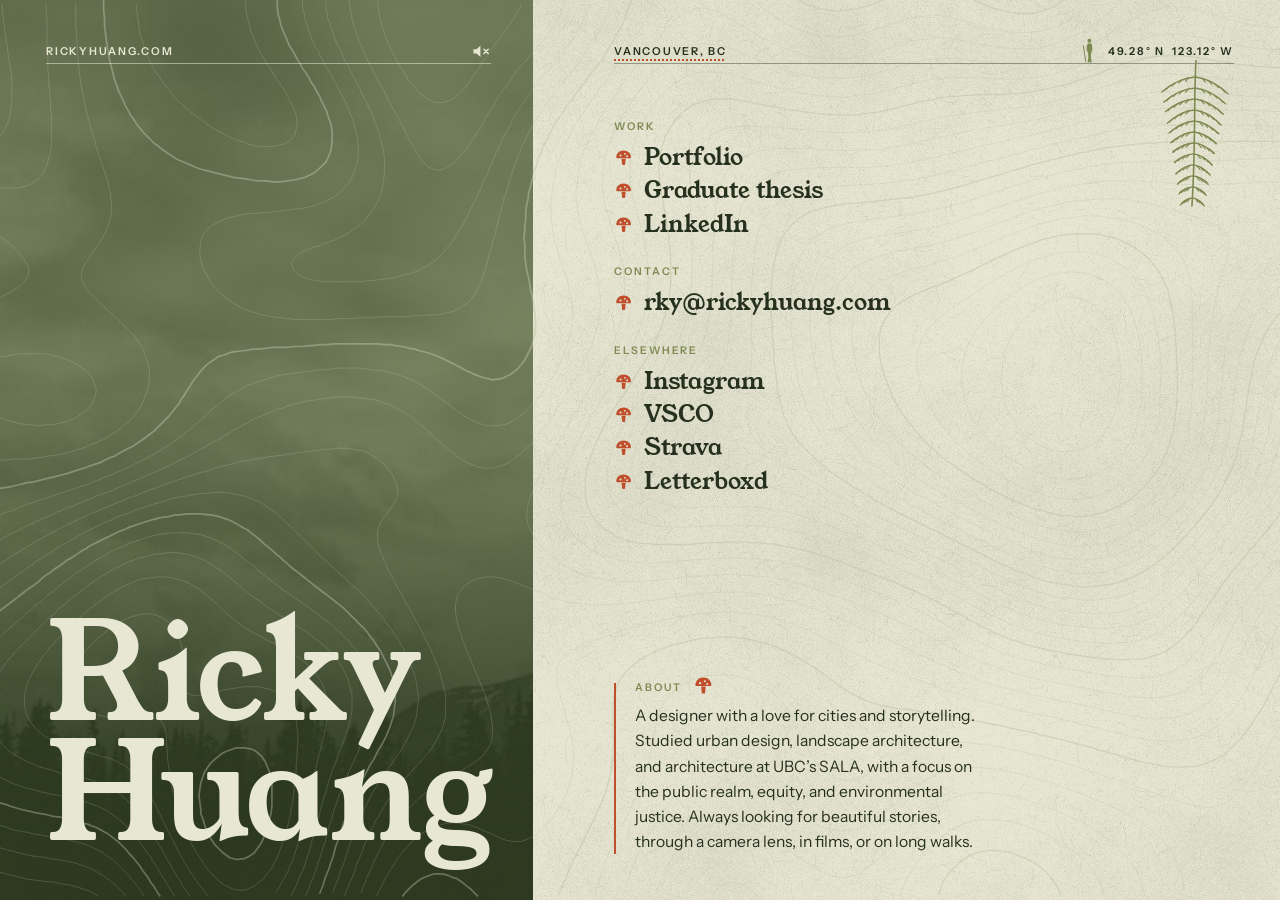
==== commit bde93a07: "Make the fern keyboard-operable so the fog egg is reachable without a mouse The fern svgs (desktop a" ====
--- a/site/index.html
+++ b/site/index.html
@@ -67,7 +67,7 @@
 		<section class="pl">
 			<header class="hdr ">
 				<div class="lab"><span>rickyhuang.com</span></div><svg class="bough bough-m" viewBox="0 0 70 150"
-					width="70" height="150" aria-hidden="true">
+					width="70" height="150" tabindex="0" role="button" aria-label="shake the fern">
 					<path d="M35 0 C34 40 38 90 36 146" stroke="currentColor" stroke-width="1.6" fill="none"
 						stroke-linecap="round" />
 					<path d="M35.1 17 Q18.6 18.3 2.1 33.0" stroke="currentColor" stroke-width="1.3" fill="none"
@@ -249,7 +249,7 @@
 							</g>
 						</svg></span><button class="hit" type="button" aria-label="Say hi to the hiker"></button><span
 						class="say" role="status" aria-live="polite"></span></span><svg class="bough"
-					viewBox="0 0 70 150" width="70" height="150" aria-hidden="true">
+					viewBox="0 0 70 150" width="70" height="150" tabindex="0" role="button" aria-label="shake the fern">
 					<path d="M35 0 C34 40 38 90 36 146" stroke="currentColor" stroke-width="1.6" fill="none"
 						stroke-linecap="round" />
 					<path d="M35.1 17 Q18.6 18.3 2.1 33.0" stroke="currentColor" stroke-width="1.3" fill="none"
--- a/site/styles.css
+++ b/site/styles.css
@@ -752,11 +752,12 @@
 
 /* sound toggle */
 /* lives at the right end of the left panel's header rule (.pl .hdr .lab), opposite the site name; the label row ignores
-   pointer events, so the button turns them back on. negative margins keep it from making the header row taller */
+   pointer events, so the button turns them back on. the equal negative top and bottom margins (more than the button is
+   taller than the site name) keep it from making the header row taller, so both header rules sit at the same height */
 .snd {
 	flex: none;
 	align-self: center;
-	margin: -.5rem -.45rem -.5rem 0;
+	margin: -1rem -.45rem -1rem 0;
 	pointer-events: auto;
 	width: 2.2rem;
 	height: 2.2rem;
@@ -765,7 +766,6 @@
 	background: none;
 	border: 0;
 	cursor: pointer;
-	opacity: .8;
 	-webkit-tap-highlight-color: transparent
 }
 
@@ -773,15 +773,6 @@
 	display: block;
 	width: 100%;
 	height: 100%
-}
-
-.snd:hover {
-	opacity: 1
-}
-
-.snd[aria-pressed=true] {
-	color: var(--acc);
-	opacity: 1
 }
 
 .snd[aria-pressed=true] .w-off,
